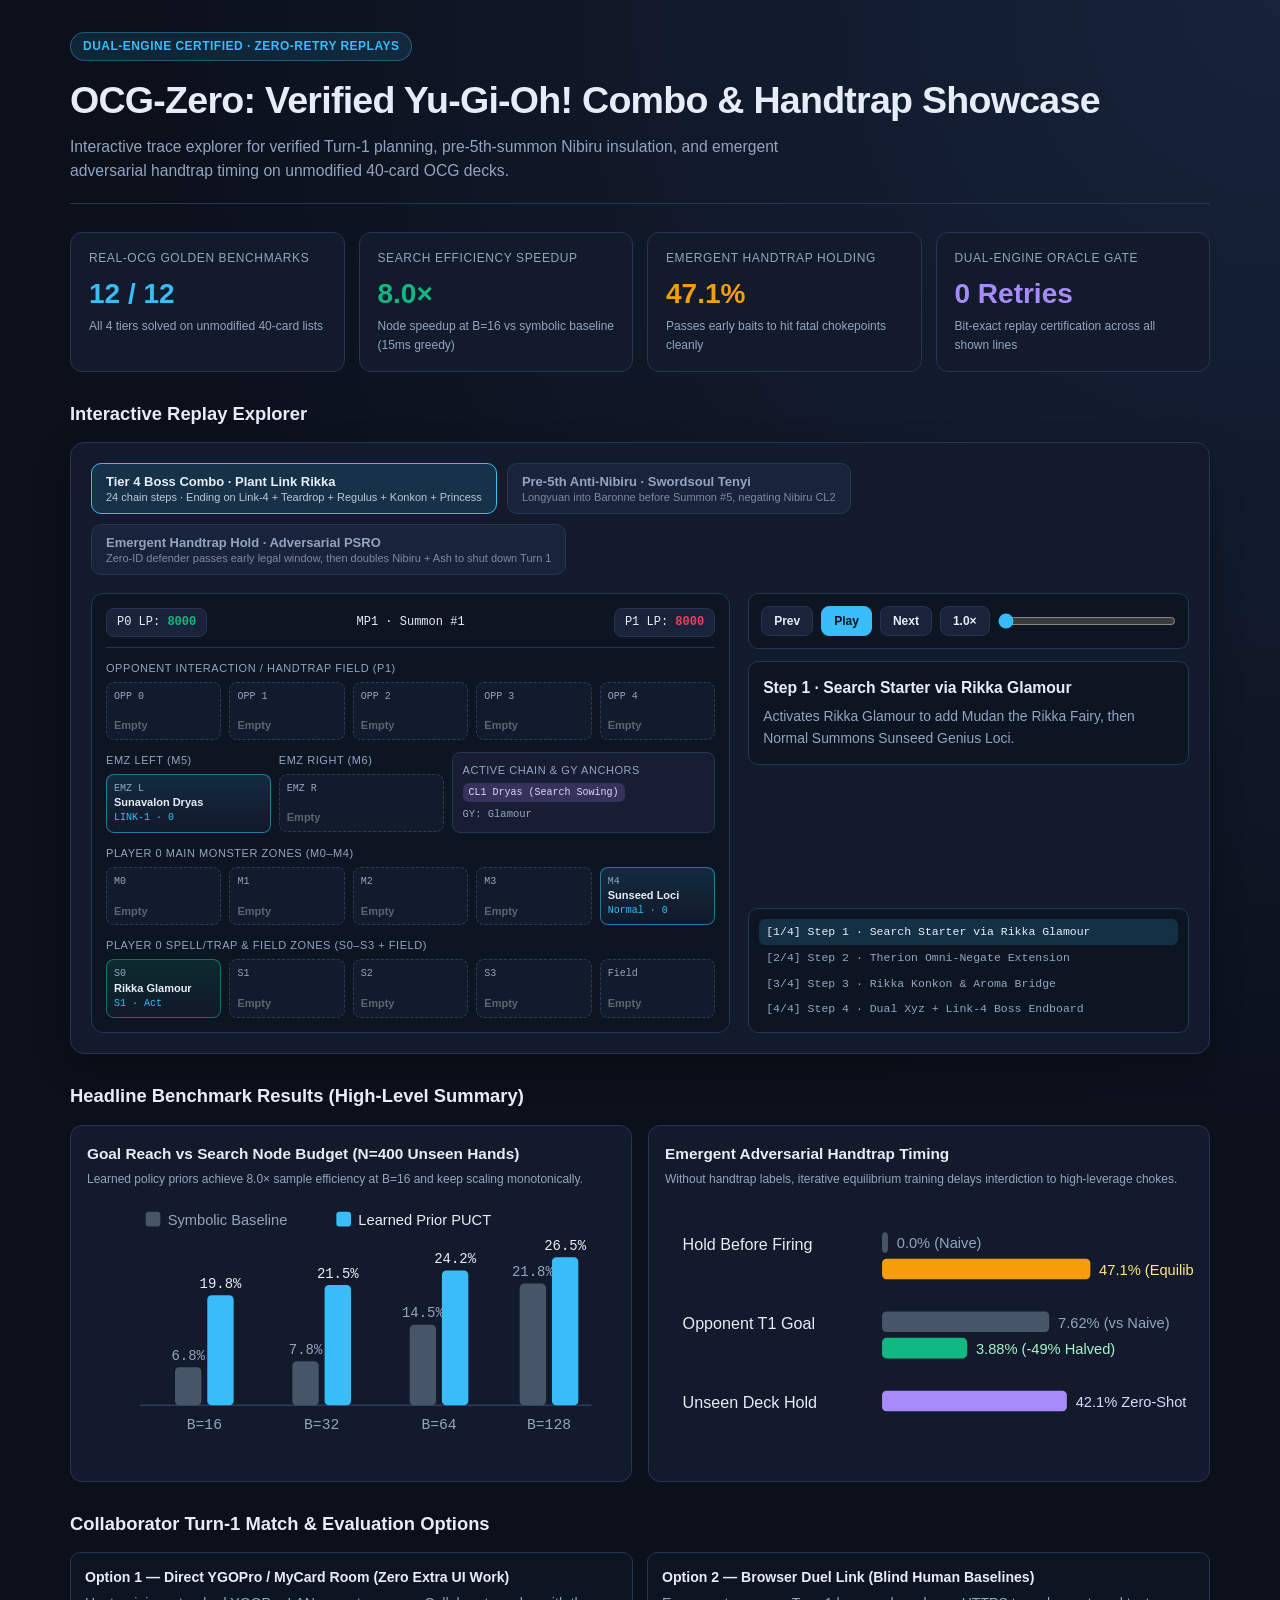
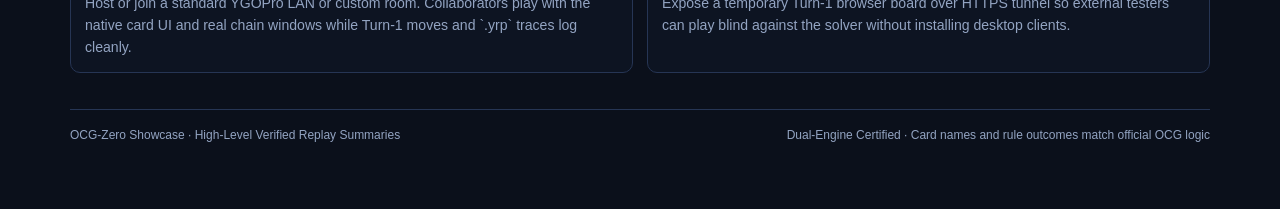
==== index.html @ 6c31a7e5 "Add interactive combo and handtrap replay showcase with GitHub Pages workflow" ====
<!DOCTYPE html>
<html lang="en">
<head>
  <meta charset="UTF-8" />
  <meta name="viewport" content="width=device-width, initial-scale=1.0" />
  <title>OCG-Zero Showcase — Verified Combo &amp; Handtrap Replay Explorer</title>
  <style>
    :root {
      --bg: #0b101b;
      --surface: #121a2b;
      --surface-2: #19243a;
      --border: #263554;
      --text: #e6edf7;
      --muted: #93a4c2;
      --accent: #38bdf8;
      --accent-2: #a78bfa;
      --gold: #f59e0b;
      --green: #10b981;
      --danger: #f43f5e;
      --mono: ui-monospace, SFMono-Regular, Menlo, Monaco, Consolas, monospace;
      --sans: -apple-system, BlinkMacSystemFont, "Segoe UI", Roboto, Inter, sans-serif;
    }
    * { box-sizing: border-box; margin: 0; padding: 0; }
    body {
      font-family: var(--sans);
      background: radial-gradient(circle at top right, #17233b 0%, var(--bg) 52%);
      color: var(--text);
      line-height: 1.55;
      min-height: 100vh;
    }
    .container { max-width: 1180px; margin: 0 auto; padding: 32px 20px 64px; }
    header {
      display: flex;
      flex-wrap: wrap;
      justify-content: space-between;
      align-items: flex-end;
      gap: 16px;
      margin-bottom: 28px;
      border-bottom: 1px solid var(--border);
      padding-bottom: 20px;
    }
    .badge {
      display: inline-flex;
      align-items: center;
      gap: 8px;
      padding: 4px 12px;
      border-radius: 999px;
      background: rgba(56, 189, 248, 0.12);
      border: 1px solid rgba(56, 189, 248, 0.35);
      color: var(--accent);
      font-size: 12px;
      font-weight: 600;
      letter-spacing: 0.04em;
      text-transform: uppercase;
      margin-bottom: 10px;
    }
    h1 { font-size: clamp(1.7rem, 3vw, 2.35rem); font-weight: 700; letter-spacing: -0.02em; }
    .subtitle { color: var(--muted); max-width: 720px; margin-top: 6px; font-size: 0.98rem; }
    .kpi-grid {
      display: grid;
      grid-template-columns: repeat(auto-fit, minmax(220px, 1fr));
      gap: 14px;
      margin-bottom: 28px;
    }
    .kpi {
      background: var(--surface);
      border: 1px solid var(--border);
      border-radius: 12px;
      padding: 16px 18px;
    }
    .kpi-label { font-size: 12px; color: var(--muted); text-transform: uppercase; letter-spacing: 0.05em; }
    .kpi-value { font-size: 1.75rem; font-weight: 700; margin: 4px 0 2px; color: var(--accent); }
    .kpi:nth-child(2) .kpi-value { color: var(--green); }
    .kpi:nth-child(3) .kpi-value { color: var(--gold); }
    .kpi:nth-child(4) .kpi-value { color: var(--accent-2); }
    .kpi-sub { font-size: 12px; color: var(--muted); }

    .section-title {
      font-size: 1.15rem;
      font-weight: 650;
      margin: 28px 0 14px;
      display: flex;
      align-items: center;
      gap: 10px;
    }
    .panel {
      background: var(--surface);
      border: 1px solid var(--border);
      border-radius: 14px;
      padding: 20px;
      box-shadow: 0 12px 32px rgba(0, 0, 0, 0.28);
    }
    .scenario-tabs {
      display: flex;
      flex-wrap: wrap;
      gap: 10px;
      margin-bottom: 18px;
    }
    .tab-btn {
      background: var(--surface-2);
      border: 1px solid var(--border);
      color: var(--muted);
      padding: 10px 14px;
      border-radius: 10px;
      cursor: pointer;
      font-size: 13px;
      font-weight: 600;
      transition: all 0.16s ease;
      text-align: left;
    }
    .tab-btn small { display: block; font-weight: 400; font-size: 11px; opacity: 0.8; margin-top: 2px; }
    .tab-btn.active {
      background: rgba(56, 189, 248, 0.14);
      border-color: var(--accent);
      color: var(--text);
    }

    .explorer-grid {
      display: grid;
      grid-template-columns: 1.45fr 1fr;
      gap: 18px;
    }
    @media (max-width: 900px) {
      .explorer-grid { grid-template-columns: 1fr; }
    }
    .duel-board {
      background: #0d1422;
      border: 1px solid var(--border);
      border-radius: 12px;
      padding: 14px;
      display: flex;
      flex-direction: column;
      gap: 12px;
    }
    .board-hud {
      display: flex;
      flex-wrap: wrap;
      justify-content: space-between;
      align-items: center;
      gap: 10px;
      padding-bottom: 10px;
      border-bottom: 1px solid var(--border);
      font-family: var(--mono);
      font-size: 12px;
    }
    .lp-pill {
      padding: 4px 10px;
      border-radius: 8px;
      background: var(--surface-2);
      border: 1px solid var(--border);
    }
    .lp-pill strong { color: var(--green); }
    .lp-pill.opp strong { color: var(--danger); }

    .zone-row-label {
      font-size: 11px;
      color: var(--muted);
      text-transform: uppercase;
      letter-spacing: 0.05em;
      margin-bottom: 5px;
    }
    .zone-row {
      display: grid;
      grid-template-columns: repeat(5, 1fr);
      gap: 8px;
    }
    .emz-row {
      display: grid;
      grid-template-columns: 1fr 1fr 1.6fr;
      gap: 8px;
      align-items: stretch;
    }
    .slot {
      min-height: 58px;
      border-radius: 8px;
      border: 1px dashed #2b3c5e;
      background: rgba(25, 36, 58, 0.45);
      padding: 6px 7px;
      font-size: 11px;
      display: flex;
      flex-direction: column;
      justify-content: space-between;
      transition: transform 0.18s ease, border-color 0.18s ease;
    }
    .slot.filled {
      border-style: solid;
      border-color: rgba(56, 189, 248, 0.55);
      background: linear-gradient(180deg, rgba(56, 189, 248, 0.14), rgba(18, 26, 43, 0.92));
    }
    .slot.spell.filled {
      border-color: rgba(16, 185, 129, 0.55);
      background: linear-gradient(180deg, rgba(16, 185, 129, 0.14), rgba(18, 26, 43, 0.92));
    }
    .slot.opp.filled {
      border-color: rgba(244, 63, 94, 0.65);
      background: linear-gradient(180deg, rgba(244, 63, 94, 0.16), rgba(18, 26, 43, 0.95));
    }
    .slot-tag { font-family: var(--mono); font-size: 10px; color: var(--muted); }
    .slot-name { font-weight: 600; color: var(--text); line-height: 1.25; }
    .slot-meta { font-family: var(--mono); font-size: 10px; color: var(--accent); }

    .chain-box {
      border-radius: 8px;
      border: 1px solid var(--border);
      background: rgba(167, 139, 250, 0.08);
      padding: 7px 10px;
      font-size: 11px;
      display: flex;
      flex-direction: column;
      justify-content: center;
      gap: 4px;
    }
    .chain-chip {
      display: inline-block;
      font-family: var(--mono);
      font-size: 10px;
      padding: 2px 6px;
      border-radius: 6px;
      background: rgba(167, 139, 250, 0.2);
      color: #ddd6fe;
      margin-right: 4px;
    }
    .chain-chip.p1 { background: rgba(244, 63, 94, 0.25); color: #fecdd3; }

    .step-side {
      display: flex;
      flex-direction: column;
      justify-content: space-between;
      gap: 12px;
    }
    .controls {
      display: flex;
      flex-wrap: wrap;
      align-items: center;
      gap: 8px;
      padding: 12px;
      background: #0d1422;
      border: 1px solid var(--border);
      border-radius: 10px;
    }
    .btn {
      background: var(--surface-2);
      border: 1px solid var(--border);
      color: var(--text);
      padding: 7px 12px;
      border-radius: 8px;
      font-size: 12px;
      font-weight: 600;
      cursor: pointer;
    }
    .btn.primary { background: var(--accent); border-color: var(--accent); color: #07101d; }
    .btn:hover { filter: brightness(1.1); }
    input[type="range"] { flex: 1; min-width: 120px; accent-color: var(--accent); }

    .step-card {
      background: #0d1422;
      border: 1px solid var(--border);
      border-radius: 10px;
      padding: 14px;
    }
    .step-event { font-size: 0.98rem; font-weight: 650; margin-bottom: 6px; }
    .step-note { font-size: 0.87rem; color: var(--muted); }
    .step-log {
      background: #0d1422;
      border: 1px solid var(--border);
      border-radius: 10px;
      padding: 10px;
      max-height: 215px;
      overflow-y: auto;
      font-family: var(--mono);
      font-size: 11.5px;
    }
    .log-item {
      padding: 4px 7px;
      border-radius: 6px;
      cursor: pointer;
      color: var(--muted);
    }
    .log-item.active { background: rgba(56, 189, 248, 0.16); color: var(--text); }
    .log-item.trap { color: #fda4af; }

    .charts-grid {
      display: grid;
      grid-template-columns: repeat(auto-fit, minmax(320px, 1fr));
      gap: 16px;
    }
    .chart-card {
      background: var(--surface);
      border: 1px solid var(--border);
      border-radius: 12px;
      padding: 16px;
    }
    .chart-card h3 { font-size: 0.96rem; margin-bottom: 4px; }
    .chart-desc { font-size: 12px; color: var(--muted); margin-bottom: 12px; }
    .collab-grid {
      display: grid;
      grid-template-columns: repeat(auto-fit, minmax(260px, 1fr));
      gap: 14px;
    }
    .collab-box {
      background: #0d1422;
      border: 1px solid var(--border);
      border-radius: 10px;
      padding: 14px;
      font-size: 0.88rem;
      color: var(--muted);
    }
    .collab-box strong { color: var(--text); display: block; margin-bottom: 4px; }
    footer {
      margin-top: 36px;
      padding-top: 16px;
      border-top: 1px solid var(--border);
      color: var(--muted);
      font-size: 12px;
      display: flex;
      flex-wrap: wrap;
      justify-content: space-between;
      gap: 10px;
    }
  </style>
</head>
<body>
  <div class="container">
    <header>
      <div>
        <div class="badge">Dual-Engine Certified · Zero-Retry Replays</div>
        <h1>OCG-Zero: Verified Yu-Gi-Oh! Combo &amp; Handtrap Showcase</h1>
        <p class="subtitle">
          Interactive trace explorer for verified Turn-1 planning, pre-5th-summon Nibiru insulation,
          and emergent adversarial handtrap timing on unmodified 40-card OCG decks.
        </p>
      </div>
    </header>

    <section class="kpi-grid">
      <div class="kpi">
        <div class="kpi-label">Real-OCG Golden Benchmarks</div>
        <div class="kpi-value">12 / 12</div>
        <div class="kpi-sub">All 4 tiers solved on unmodified 40-card lists</div>
      </div>
      <div class="kpi">
        <div class="kpi-label">Search Efficiency Speedup</div>
        <div class="kpi-value">8.0×</div>
        <div class="kpi-sub">Node speedup at B=16 vs symbolic baseline (15ms greedy)</div>
      </div>
      <div class="kpi">
        <div class="kpi-label">Emergent Handtrap Holding</div>
        <div class="kpi-value">47.1%</div>
        <div class="kpi-sub">Passes early baits to hit fatal chokepoints cleanly</div>
      </div>
      <div class="kpi">
        <div class="kpi-label">Dual-Engine Oracle Gate</div>
        <div class="kpi-value">0 Retries</div>
        <div class="kpi-sub">Bit-exact replay certification across all shown lines</div>
      </div>
    </section>

    <h2 class="section-title">Interactive Replay Explorer</h2>
    <section class="panel">
      <div class="scenario-tabs" id="scenarioTabs"></div>
      <div class="explorer-grid">
        <div class="duel-board">
          <div class="board-hud">
            <span class="lp-pill">P0 LP: <strong id="lp0">8000</strong></span>
            <span id="phasePill">Main Phase 1 · Turn 1</span>
            <span class="lp-pill opp">P1 LP: <strong id="lp1">8000</strong></span>
          </div>

          <div>
            <div class="zone-row-label">Opponent Interaction / Handtrap Field (P1)</div>
            <div class="zone-row" id="p1Board"></div>
          </div>

          <div class="emz-row">
            <div>
              <div class="zone-row-label">EMZ Left (M5)</div>
              <div id="emz0"></div>
            </div>
            <div>
              <div class="zone-row-label">EMZ Right (M6)</div>
              <div id="emz1"></div>
            </div>
            <div class="chain-box">
              <div class="zone-row-label" style="margin:0;">Active Chain &amp; GY Anchors</div>
              <div id="chainBox">None</div>
              <div id="gyBox" style="color:var(--muted);font-family:var(--mono);font-size:10.5px;">GY: -</div>
            </div>
          </div>

          <div>
            <div class="zone-row-label">Player 0 Main Monster Zones (M0–M4)</div>
            <div class="zone-row" id="p0MZone"></div>
          </div>

          <div>
            <div class="zone-row-label">Player 0 Spell/Trap &amp; Field Zones (S0–S3 + Field)</div>
            <div class="zone-row" id="p0SZone"></div>
          </div>
        </div>

        <div class="step-side">
          <div>
            <div class="controls">
              <button class="btn" id="prevBtn">Prev</button>
              <button class="btn primary" id="playBtn">Play</button>
              <button class="btn" id="nextBtn">Next</button>
              <button class="btn" id="speedBtn">1.0×</button>
              <input type="range" id="stepSlider" min="0" max="0" value="0" />
            </div>
            <div class="step-card" style="margin-top:12px;">
              <div class="step-event" id="stepTitle"></div>
              <div class="step-note" id="stepDesc"></div>
            </div>
          </div>
          <div class="step-log" id="stepLog"></div>
        </div>
      </div>
    </section>

    <h2 class="section-title">Headline Benchmark Results (High-Level Summary)</h2>
    <section class="charts-grid">
      <div class="chart-card">
        <h3>Goal Reach vs Search Node Budget (N=400 Unseen Hands)</h3>
        <p class="chart-desc">Learned policy priors achieve 8.0× sample efficiency at B=16 and keep scaling monotonically.</p>
        <svg viewBox="0 0 360 175" width="100%" aria-label="Budget scaling bar chart">
          <line x1="36" y1="140" x2="344" y2="140" stroke="#2b3c5e" />
          <g font-family="ui-monospace,monospace" font-size="10" fill="#93a4c2" text-anchor="middle">
            <text x="80" y="156">B=16</text>
            <text x="160" y="156">B=32</text>
            <text x="240" y="156">B=64</text>
            <text x="315" y="156">B=128</text>
          </g>
          <!-- Symbolic: 6.8, 7.8, 14.5, 21.8; Learned PUCT: 19.8, 21.5, 24.2, 26.5 -->
          <rect x="60" y="114" width="18" height="26" rx="3" fill="#475569" />
          <rect x="82" y="65" width="18" height="75" rx="3" fill="#38bdf8" />
          <rect x="140" y="110" width="18" height="30" rx="3" fill="#475569" />
          <rect x="162" y="58" width="18" height="82" rx="3" fill="#38bdf8" />
          <rect x="220" y="85" width="18" height="55" rx="3" fill="#475569" />
          <rect x="242" y="48" width="18" height="92" rx="3" fill="#38bdf8" />
          <rect x="295" y="57" width="18" height="83" rx="3" fill="#475569" />
          <rect x="317" y="39" width="18" height="101" rx="3" fill="#38bdf8" />
          <g font-family="ui-monospace,monospace" font-size="9.5" fill="#e6edf7" text-anchor="middle">
            <text x="69" y="109" fill="#93a4c2">6.8%</text><text x="91" y="60">19.8%</text>
            <text x="149" y="105" fill="#93a4c2">7.8%</text><text x="171" y="53">21.5%</text>
            <text x="229" y="80" fill="#93a4c2">14.5%</text><text x="251" y="43">24.2%</text>
            <text x="304" y="52" fill="#93a4c2">21.8%</text><text x="326" y="34">26.5%</text>
          </g>
          <rect x="40" y="8" width="10" height="10" rx="2" fill="#475569" />
          <text x="55" y="17" font-size="10" fill="#93a4c2">Symbolic Baseline</text>
          <rect x="170" y="8" width="10" height="10" rx="2" fill="#38bdf8" />
          <text x="185" y="17" font-size="10" fill="#e6edf7">Learned Prior PUCT</text>
        </svg>
      </div>

      <div class="chart-card">
        <h3>Emergent Adversarial Handtrap Timing</h3>
        <p class="chart-desc">Without handtrap labels, iterative equilibrium training delays interdiction to high-leverage chokes.</p>
        <svg viewBox="0 0 360 175" width="100%" aria-label="Handtrap holding emergence chart">
          <g font-family="sans-serif" font-size="11" fill="#e6edf7">
            <text x="12" y="34">Hold Before Firing</text>
            <rect x="148" y="22" width="4" height="14" rx="3" fill="#475569" />
            <text x="158" y="33" font-size="10" fill="#93a4c2">0.0% (Naive)</text>
            <rect x="148" y="40" width="142" height="14" rx="3" fill="#f59e0b" />
            <text x="296" y="51" font-size="10" fill="#fde68a">47.1% (Equilibrium)</text>

            <text x="12" y="88">Opponent T1 Goal</text>
            <rect x="148" y="76" width="114" height="14" rx="3" fill="#475569" />
            <text x="268" y="87" font-size="10" fill="#93a4c2">7.62% (vs Naive)</text>
            <rect x="148" y="94" width="58" height="14" rx="3" fill="#10b981" />
            <text x="212" y="105" font-size="10" fill="#a7f3d0">3.88% (-49% Halved)</text>

            <text x="12" y="142">Unseen Deck Hold</text>
            <rect x="148" y="130" width="126" height="14" rx="3" fill="#a78bfa" />
            <text x="280" y="141" font-size="10" fill="#ddd6fe">42.1% Zero-Shot</text>
          </g>
        </svg>
      </div>
    </section>

    <h2 class="section-title">Collaborator Turn-1 Match &amp; Evaluation Options</h2>
    <section class="collab-grid">
      <div class="collab-box">
        <strong>Option 1 — Direct YGOPro / MyCard Room (Zero Extra UI Work)</strong>
        Host or join a standard YGOPro LAN or custom room. Collaborators play with the native card UI and real chain windows while Turn-1 moves and `.yrp` traces log cleanly.
      </div>
      <div class="collab-box">
        <strong>Option 2 — Browser Duel Link (Blind Human Baselines)</strong>
        Expose a temporary Turn-1 browser board over HTTPS tunnel so external testers can play blind against the solver without installing desktop clients.
      </div>
    </section>

    <footer>
      <span>OCG-Zero Showcase · High-Level Verified Replay Summaries</span>
      <span>Dual-Engine Certified · Card names and rule outcomes match official OCG logic</span>
    </footer>
  </div>

  <script>
    const SCENARIOS = [
      {
        id: "tier4_boss",
        title: "Tier 4 Boss Combo · Plant Link Rikka",
        subtitle: "24 chain steps · Ending on Link-4 + Teardrop + Regulus + Konkon + Princess",
        lp: [8800, 8000],
        steps: [
          {
            title: "Step 1 · Search Starter via Rikka Glamour",
            desc: "Activates Rikka Glamour to add Mudan the Rikka Fairy, then Normal Summons Sunseed Genius Loci.",
            lp: [8000, 8000], phase: "MP1 · Summon #1",
            emz: [{ name: "Sunavalon Dryas", meta: "LINK-1 · 0" }, null],
            m0: [null, null, null, null, { name: "Sunseed Loci", meta: "Normal · 0" }],
            s0: [{ name: "Rikka Glamour", meta: "S1 · Act" }, null, null, null, null],
            p1: [], chain: [{ p: 0, text: "CL1 Dryas (Search Sowing)" }], gy: ["Glamour"]
          },
          {
            title: "Step 2 · Therion Omni-Negate Extension",
            desc: "Summons Therion Lily Borea, searches Discolosseum, and equips into Therion King Regulus before locking into Plants.",
            lp: [8000, 8000], phase: "MP1 · Pre-Plant-Lock",
            emz: [{ name: "Sunavalon Dryas", meta: "LINK-1 · 0" }, null],
            m0: [null, null, null, { name: "Therion King Regulus", meta: "ATK 2800 · Omni" }, { name: "Sunseed Twin", meta: "ATK 0" }],
            s0: [{ name: "Sowing", meta: "Act" }, { name: "Lily Borea", meta: "Equip" }, { name: "Discolosseum", meta: "Field" }, null, null],
            p1: [], chain: [{ p: 0, text: "CL1 Sunseed Twin" }, { p: 0, text: "CL2 Dryas" }], gy: ["Loci", "Glamour"]
          },
          {
            title: "Step 3 · Rikka Konkon & Aroma Bridge",
            desc: "Healer boosts LP (8800), unlocking Aromaseraphy Jasmine tribute search for Rosalina & Laurel, looping Skeletal Soldier.",
            lp: [8800, 8000], phase: "MP1 · Link Climb",
            emz: [{ name: "Jasmine", meta: "LINK-2 · 1800" }, null],
            m0: [{ name: "Rosalina", meta: "LV1" }, null, { name: "Aromage Laurel", meta: "LV1" }, { name: "Regulus", meta: "2800 · Negate" }, { name: "Skeletal Soldier", meta: "Insect/Plant" }],
            s0: [null, null, { name: "Discolosseum", meta: "Field" }, { name: "Rikka Konkon", meta: "Field" }, null],
            p1: [], chain: [{ p: 0, text: "CL1 Jasmine -> Lonefire Blossom" }], gy: ["Twin", "Mudan", "Healer"]
          },
          {
            title: "Step 4 · Dual Xyz + Link-4 Boss Endboard",
            desc: "Snowdrop aligns levels into Teardrop the Rikka Queen while Jasmine + Links climb into Benghalancer; Princess sits in GY.",
            lp: [8800, 8000], phase: "End of Turn 1 · 9/9 Goal",
            emz: [null, null],
            m0: [null, null, { name: "Benghalancer", meta: "LINK-4 · 2500 · Bounce" }, { name: "Teardrop Queen", meta: "XYZ · 2800 · Tribute" }, { name: "Therion King Regulus", meta: "3500 · Negate" }],
            s0: [null, null, null, null, { name: "Rikka Konkon", meta: "Field · Tribute Opp" }],
            p1: [], chain: [{ p: 0, text: "Certified Complete (0 Retries)" }], gy: ["Rikka Princess (GY Negate)", "Lonefire", "Jasmine"]
          }
        ]
      },
      {
        id: "anti_nibiru",
        title: "Pre-5th Anti-Nibiru · Swordsoul Tenyi",
        subtitle: "Longyuan into Baronne before Summon #5, negating Nibiru CL2",
        lp: [8000, 6800],
        steps: [
          {
            title: "Step 1 · Longyuan Burner -> Early Baronne",
            desc: "Discards Emergence to Special Summon Longyuan + Token, immediately Synchro Summoning Baronne de Fleur (#4).",
            lp: [8000, 6800], phase: "MP1 · Summon #4",
            emz: [{ name: "Baronne de Fleur", meta: "LV10 · 3000 · Negate" }, null],
            m0: [null, null, null, null, null],
            s0: [], p1: [{ name: "Hidden Handtrap", meta: "Holding Nibiru" }],
            chain: [{ p: 0, text: "CL1 Longyuan (-1200 LP)" }], gy: ["Emergence", "Longyuan"]
          },
          {
            title: "Step 2 · Mo Ye Summon #5 Triggers P1 Nibiru",
            desc: "Normal Summons Swordsoul of Mo Ye and spawns Token (#5). Opponent immediately drops Nibiru as Chain Link 1!",
            lp: [8000, 6800], phase: "MP1 · Chain Window",
            emz: [{ name: "Baronne de Fleur", meta: "LV10 · Live Negate" }, null],
            m0: [{ name: "Mo Ye", meta: "LV4 · 1800" }, null, { name: "Swordsoul Token", meta: "LV4 Tuner" }, null, null],
            s0: [], p1: [{ name: "Nibiru (Hand -> CL1)", meta: "Tribute Board?" }],
            chain: [{ p: 1, text: "CL1 Nibiru, the Primal Being" }], gy: ["Emergence", "Longyuan"]
          },
          {
            title: "Step 3 · Baronne Negates & Destroys Nibiru (CL2)",
            desc: "Chains Baronne de Fleur as CL2 to negate and destroy Nibiru, keeping both Synchro materials untouched on field.",
            lp: [8000, 6800], phase: "MP1 · Protected",
            emz: [{ name: "Baronne de Fleur", meta: "LV10 · 3000" }, null],
            m0: [{ name: "Mo Ye", meta: "LV4" }, null, { name: "Swordsoul Token", meta: "LV4 Tuner" }, null, null],
            s0: [], p1: [],
            chain: [{ p: 1, text: "CL1 Nibiru (Negated)" }, { p: 0, text: "CL2 Baronne de Fleur" }], gy: ["Nibiru", "Emergence"]
          },
          {
            title: "Step 4 · Chixiao + Mo Ye Chain-Block Finish",
            desc: "Synchros Chixiao (M2) and triggers CL1 Mo Ye (draw) + CL2 Chixiao (search Taia) for full Chixiao + Baronne lock.",
            lp: [8000, 6800], phase: "End of Turn 1 · Goal Solved",
            emz: [{ name: "Baronne de Fleur", meta: "3000 · Negate" }, null],
            m0: [null, null, { name: "Chixiao", meta: "2800 · Monster Negate" }, null, null],
            s0: [], p1: [],
            chain: [{ p: 0, text: "CL1 Mo Ye (Draw 1)" }, { p: 0, text: "CL2 Chixiao (Search)" }], gy: ["Mo Ye", "Nibiru"]
          }
        ]
      },
      {
        id: "psro_hold",
        title: "Emergent Handtrap Hold · Adversarial PSRO",
        subtitle: "Zero-ID defender passes early legal window, then doubles Nibiru + Ash to shut down Turn 1",
        lp: [8000, 8000],
        steps: [
          {
            title: "Step 1 · P1 Deliberately Holds on Early Prompts",
            desc: "P0 opens Ragnaraika Evil Seed & Samurai Beetle. P1 holds Ash Blossom on the low-impact opener to trap the extension.",
            lp: [8000, 8000], phase: "MP1 · P1 Hold #1",
            emz: [null, null],
            m0: [{ name: "Ragnaraika Evil Seed", meta: "Plant" }, { name: "Samurai Beetle", meta: "LINK-2" }, null, null, null],
            s0: [], p1: [{ name: "Ash + Nibiru", meta: "Holding Both" }],
            chain: [{ p: 0, text: "CL1 Beetle -> P1 Chooses HOLD" }], gy: []
          },
          {
            title: "Step 2 · Nibiru Clears Board at Skeletal Soldier Chokepoint",
            desc: "Once P0 commits into Ragnaraika Skeletal Soldier on the 5th summon, P1 triggers Nibiru and wipes the entire Monster Zone.",
            lp: [8000, 8000], phase: "MP1 · Chokepoint Wipe",
            emz: [null, null],
            m0: [{ name: "Primal Being Token", meta: "DEF" }, null, null, null, null],
            s0: [], p1: [{ name: "Nibiru", meta: "ATK 3000 · On Field" }],
            chain: [{ p: 1, text: "CL1 Nibiru (Wipes P0 Board)" }], gy: ["Evil Seed", "Samurai Beetle", "Skeletal Soldier"]
          },
          {
            title: "Step 3 · Ash Blossom Negates Sunvine Sowing Recovery",
            desc: "P0 tries to recover with Sunvine Sowing from Deck; P1 immediately chains the held Ash Blossom & Joyous Spring as CL2.",
            lp: [8000, 8000], phase: "MP1 · Double Shutdown",
            emz: [null, null],
            m0: [],
            s0: [{ name: "Sunvine Sowing", meta: "Negated" }, null, null, null, null],
            p1: [{ name: "Nibiru", meta: "ATK 3000" }, { name: "Ash Blossom", meta: "CL2 Fired -> GY" }],
            chain: [{ p: 0, text: "CL1 Sunvine Sowing" }, { p: 1, text: "CL2 Ash Blossom" }], gy: ["Evil Seed", "Beetle", "Soldier"]
          },
          {
            title: "Step 4 · Complete Turn-1 Zero-Board Shutdown",
            desc: "P0 passes with 0 Monsters, 0 Spell/Traps, and 0 Disruptions while P1 retains Nibiru (3000 ATK) entering Turn 2.",
            lp: [8000, 8000], phase: "Turn 2 Start · 0.0 Disruptions",
            emz: [null, null], m0: [], s0: [],
            p1: [{ name: "Nibiru (Live)", meta: "ATK 3000" }, { name: "6-Card T2 Hand", meta: "Full Counter" }],
            chain: [{ p: 1, text: "P1 Wins Chokepoint Trade (2-HT Shutdown)" }], gy: ["Sowing", "Beetle", "Soldier"]
          }
        ]
      }
    ];

    let activeScenarioIdx = 0;
    let activeStepIdx = 0;
    let timer = null;
    let speedMult = 1.0;

    const tabsEl = document.getElementById("scenarioTabs");
    const sliderEl = document.getElementById("stepSlider");
    const playBtn = document.getElementById("playBtn");
    const speedBtn = document.getElementById("speedBtn");

    function renderSlot(tag, card, cls = "") {
      if (!card) {
        return `<div class="slot ${cls}"><span class="slot-tag">${tag}</span><span class="slot-name" style="opacity:.35">Empty</span></div>`;
      }
      return `<div class="slot filled ${cls}"><span class="slot-tag">${tag}</span><span class="slot-name">${card.name}</span><span class="slot-meta">${card.meta || ""}</span></div>`;
    }

    function render() {
      const sc = SCENARIOS[activeScenarioIdx];
      const st = sc.steps[activeStepIdx];

      document.querySelectorAll(".tab-btn").forEach((b, i) => b.classList.toggle("active", i === activeScenarioIdx));
      document.getElementById("lp0").textContent = st.lp[0];
      document.getElementById("lp1").textContent = st.lp[1];
      document.getElementById("phasePill").textContent = st.phase;
      document.getElementById("stepTitle").textContent = st.title;
      document.getElementById("stepDesc").textContent = st.desc;

      const p1Slots = Array.from({ length: 5 }, (_, i) => renderSlot(`OPP ${i}`, st.p1[i] || null, "opp"));
      document.getElementById("p1Board").innerHTML = p1Slots.join("");
      document.getElementById("emz0").innerHTML = renderSlot("EMZ L", st.emz[0] || null);
      document.getElementById("emz1").innerHTML = renderSlot("EMZ R", st.emz[1] || null);

      const mSlots = Array.from({ length: 5 }, (_, i) => renderSlot(`M${i}`, st.m0[i] || null));
      document.getElementById("p0MZone").innerHTML = mSlots.join("");

      const sTags = ["S0", "S1", "S2", "S3", "Field"];
      const sSlots = Array.from({ length: 5 }, (_, i) => renderSlot(sTags[i], st.s0[i] || null, "spell"));
      document.getElementById("p0SZone").innerHTML = sSlots.join("");

      document.getElementById("chainBox").innerHTML = st.chain.length
        ? st.chain.map((c) => `<span class="chain-chip ${c.p === 1 ? "p1" : ""}">${c.text}</span>`).join("")
        : "<span style='color:var(--muted)'>Chain empty</span>";
      document.getElementById("gyBox").textContent = "GY: " + (st.gy.length ? st.gy.join(", ") : "-");

      sliderEl.max = sc.steps.length - 1;
      sliderEl.value = activeStepIdx;

      document.getElementById("stepLog").innerHTML = sc.steps.map((s, idx) => {
        const isTrap = s.chain.some((c) => c.p === 1);
        return `<div class="log-item ${idx === activeStepIdx ? "active" : ""} ${isTrap ? "trap" : ""}" data-idx="${idx}">[${idx + 1}/${sc.steps.length}] ${s.title}</div>`;
      }).join("");
      document.querySelectorAll(".log-item").forEach((el) => {
        el.onclick = () => { stopPlay(); activeStepIdx = Number(el.dataset.idx); render(); };
      });
    }

    function stopPlay() {
      if (timer) { clearInterval(timer); timer = null; }
      playBtn.textContent = "Play";
    }

    function startPlay() {
      stopPlay();
      playBtn.textContent = "Pause";
      timer = setInterval(() => {
        const len = SCENARIOS[activeScenarioIdx].steps.length;
        activeStepIdx = (activeStepIdx + 1) % len;
        render();
      }, Math.round(1900 / speedMult));
    }

    SCENARIOS.forEach((sc, idx) => {
      const btn = document.createElement("button");
      btn.className = "tab-btn";
      btn.innerHTML = `${sc.title}<small>${sc.subtitle}</small>`;
      btn.onclick = () => { stopPlay(); activeScenarioIdx = idx; activeStepIdx = 0; render(); };
      tabsEl.appendChild(btn);
    });

    document.getElementById("prevBtn").onclick = () => {
      stopPlay();
      activeStepIdx = Math.max(0, activeStepIdx - 1);
      render();
    };
    document.getElementById("nextBtn").onclick = () => {
      stopPlay();
      const len = SCENARIOS[activeScenarioIdx].steps.length;
      activeStepIdx = Math.min(len - 1, activeStepIdx + 1);
      render();
    };
    playBtn.onclick = () => (timer ? stopPlay() : startPlay());
    speedBtn.onclick = () => {
      speedMult = speedMult === 1.0 ? 1.5 : speedMult === 1.5 ? 2.0 : 1.0;
      speedBtn.textContent = `${speedMult.toFixed(1)}×`;
      if (timer) startPlay();
    };
    sliderEl.oninput = (e) => { stopPlay(); activeStepIdx = Number(e.target.value); render(); };

    render();
  </script>
</body>
</html>
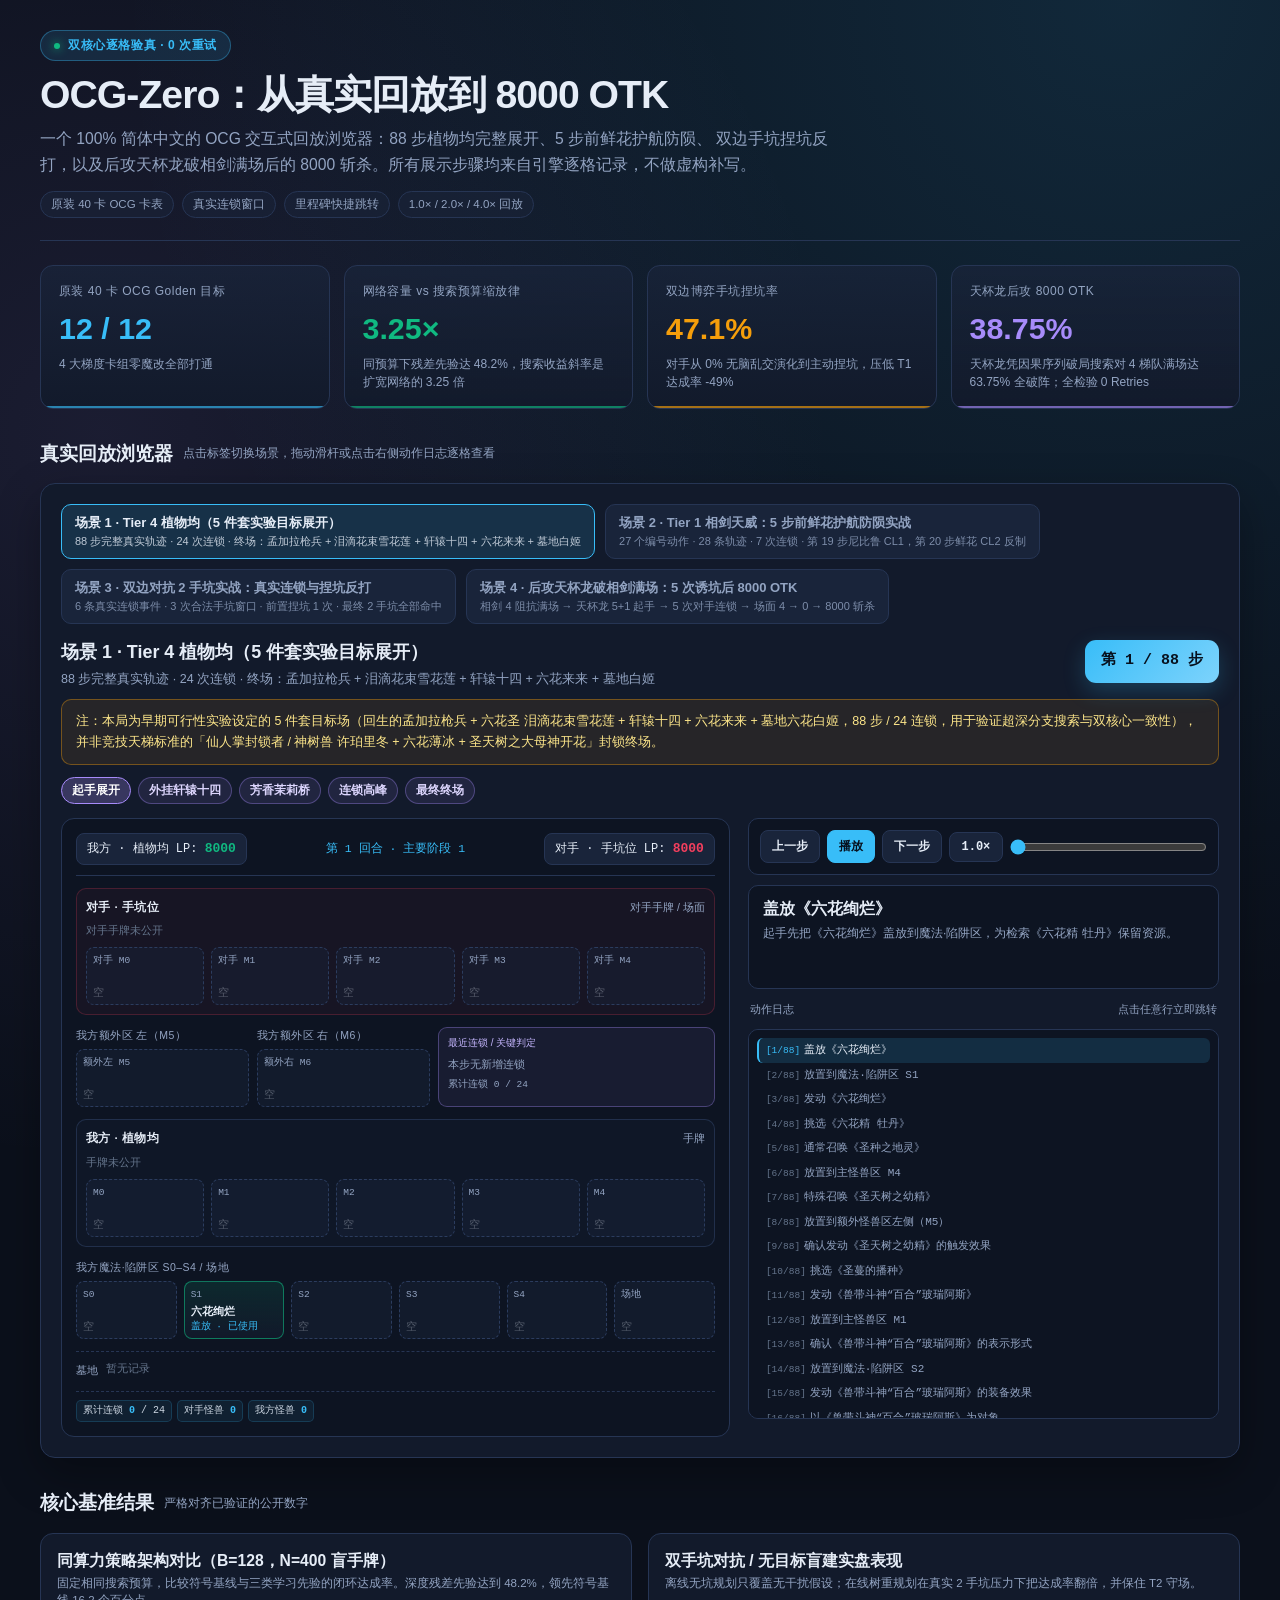
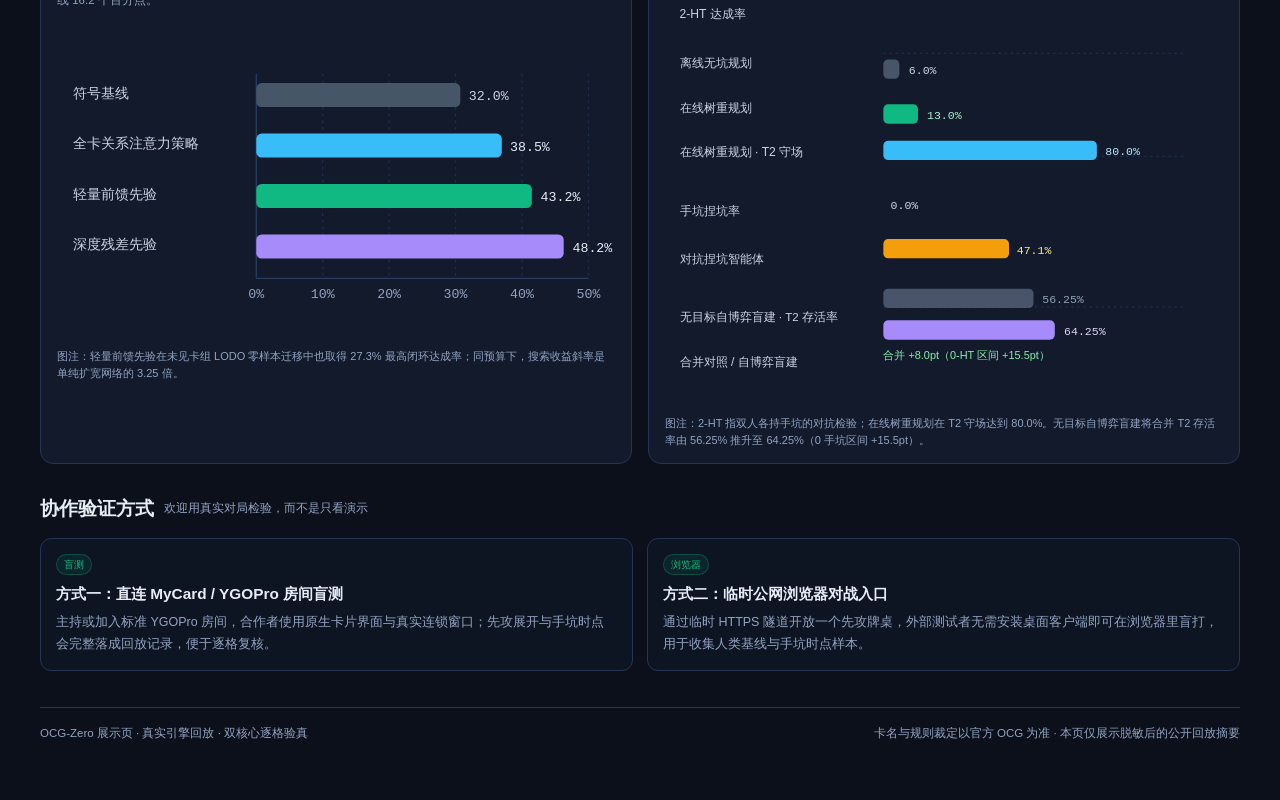
==== commit e980ea2a: "Upgrade showcase to Simplified Chinese with full verified traces" ====
--- a/index.html
+++ b/index.html
@@ -1,9 +1,10 @@
 <!DOCTYPE html>
-<html lang="en">
+<html lang="zh-CN">
 <head>
   <meta charset="UTF-8" />
   <meta name="viewport" content="width=device-width, initial-scale=1.0" />
-  <title>OCG-Zero Showcase — Verified Combo &amp; Handtrap Replay Explorer</title>
+  <title>OCG-Zero 展示页 · 真实回放与手坑对抗浏览器</title>
+  <meta name="description" content="100% 简体中文的 OCG 真实回放浏览器：88 步植物均展开、5 步前鲜花防陨、双边手坑捏坑反打与天杯龙 8000 OTK。" />
   <style>
     :root {
       --bg: #0b101b;
@@ -18,718 +19,647 @@
       --green: #10b981;
       --danger: #f43f5e;
       --mono: ui-monospace, SFMono-Regular, Menlo, Monaco, Consolas, monospace;
-      --sans: -apple-system, BlinkMacSystemFont, "Segoe UI", Roboto, Inter, sans-serif;
+      --sans: "PingFang SC", "Hiragino Sans GB", "Microsoft YaHei", "Noto Sans CJK SC", -apple-system, BlinkMacSystemFont, "Segoe UI", sans-serif;
     }
     * { box-sizing: border-box; margin: 0; padding: 0; }
+    html { scroll-behavior: smooth; }
     body {
       font-family: var(--sans);
-      background: radial-gradient(circle at top right, #17233b 0%, var(--bg) 52%);
+      background:
+        radial-gradient(circle at 88% 0%, rgba(56,189,248,.14), transparent 38%),
+        radial-gradient(circle at 8% 18%, rgba(167,139,250,.10), transparent 32%),
+        var(--bg);
       color: var(--text);
-      line-height: 1.55;
+      line-height: 1.62;
       min-height: 100vh;
     }
-    .container { max-width: 1180px; margin: 0 auto; padding: 32px 20px 64px; }
+    .container { max-width: 1240px; margin: 0 auto; padding: 30px 20px 56px; min-width: 0; }
     header {
-      display: flex;
-      flex-wrap: wrap;
-      justify-content: space-between;
-      align-items: flex-end;
-      gap: 16px;
-      margin-bottom: 28px;
-      border-bottom: 1px solid var(--border);
-      padding-bottom: 20px;
+      display: flex; flex-wrap: wrap; justify-content: space-between; align-items: flex-end;
+      gap: 18px; margin-bottom: 24px; border-bottom: 1px solid var(--border); padding-bottom: 22px;
     }
     .badge {
-      display: inline-flex;
-      align-items: center;
-      gap: 8px;
-      padding: 4px 12px;
-      border-radius: 999px;
-      background: rgba(56, 189, 248, 0.12);
-      border: 1px solid rgba(56, 189, 248, 0.35);
-      color: var(--accent);
-      font-size: 12px;
-      font-weight: 600;
-      letter-spacing: 0.04em;
-      text-transform: uppercase;
-      margin-bottom: 10px;
-    }
-    h1 { font-size: clamp(1.7rem, 3vw, 2.35rem); font-weight: 700; letter-spacing: -0.02em; }
-    .subtitle { color: var(--muted); max-width: 720px; margin-top: 6px; font-size: 0.98rem; }
-    .kpi-grid {
-      display: grid;
-      grid-template-columns: repeat(auto-fit, minmax(220px, 1fr));
-      gap: 14px;
-      margin-bottom: 28px;
-    }
-    .kpi {
-      background: var(--surface);
-      border: 1px solid var(--border);
-      border-radius: 12px;
-      padding: 16px 18px;
-    }
-    .kpi-label { font-size: 12px; color: var(--muted); text-transform: uppercase; letter-spacing: 0.05em; }
-    .kpi-value { font-size: 1.75rem; font-weight: 700; margin: 4px 0 2px; color: var(--accent); }
+      display: inline-flex; align-items: center; gap: 8px; padding: 5px 13px;
+      border-radius: 999px; background: rgba(56,189,248,.12);
+      border: 1px solid rgba(56,189,248,.35); color: var(--accent);
+      font-size: 12px; font-weight: 700; letter-spacing: .05em; margin-bottom: 10px;
+    }
+    .badge::before { content: ""; width: 6px; height: 6px; border-radius: 50%; background: var(--green); box-shadow: 0 0 10px var(--green); }
+    h1 { font-size: clamp(1.7rem, 3.1vw, 2.45rem); font-weight: 800; letter-spacing: -.025em; line-height: 1.2; overflow-wrap: anywhere; }
+    .subtitle { color: var(--muted); max-width: 820px; margin-top: 8px; font-size: .98rem; }
+    .header-tags { display: flex; flex-wrap: wrap; gap: 8px; margin-top: 14px; }
+    .header-tag { font-size: 11.5px; color: var(--muted); border: 1px solid var(--border); border-radius: 999px; padding: 3px 10px; background: rgba(25,36,58,.6); }
+    .kpi-grid { display: grid; grid-template-columns: repeat(auto-fit, minmax(230px, 1fr)); gap: 14px; margin-bottom: 28px; }
+    .kpi { background: linear-gradient(180deg, rgba(25,36,58,.75), var(--surface)); border: 1px solid var(--border); border-radius: 13px; padding: 16px 18px; position: relative; overflow: hidden; }
+    .kpi::after { content: ""; position: absolute; inset: auto 0 0 0; height: 2px; background: var(--accent); opacity: .65; }
+    .kpi:nth-child(2)::after { background: var(--green); }
+    .kpi:nth-child(3)::after { background: var(--gold); }
+    .kpi:nth-child(4)::after { background: var(--accent-2); }
+    .kpi-label { font-size: 12px; color: var(--muted); letter-spacing: .04em; }
+    .kpi-value { font-size: 1.9rem; font-weight: 800; margin: 3px 0 1px; color: var(--accent); font-variant-numeric: tabular-nums; }
     .kpi:nth-child(2) .kpi-value { color: var(--green); }
     .kpi:nth-child(3) .kpi-value { color: var(--gold); }
     .kpi:nth-child(4) .kpi-value { color: var(--accent-2); }
-    .kpi-sub { font-size: 12px; color: var(--muted); }
-
-    .section-title {
-      font-size: 1.15rem;
-      font-weight: 650;
-      margin: 28px 0 14px;
-      display: flex;
-      align-items: center;
-      gap: 10px;
-    }
-    .panel {
-      background: var(--surface);
-      border: 1px solid var(--border);
-      border-radius: 14px;
-      padding: 20px;
-      box-shadow: 0 12px 32px rgba(0, 0, 0, 0.28);
-    }
-    .scenario-tabs {
-      display: flex;
-      flex-wrap: wrap;
-      gap: 10px;
-      margin-bottom: 18px;
-    }
+    .kpi-sub { font-size: 12px; color: var(--muted); line-height: 1.55; }
+    .section-title { font-size: 1.18rem; font-weight: 750; margin: 30px 0 14px; display: flex; align-items: center; gap: 10px; }
+    .section-title small { font-size: 12px; color: var(--muted); font-weight: 500; }
+    .panel { background: var(--surface); border: 1px solid var(--border); border-radius: 15px; padding: 20px; box-shadow: 0 16px 44px rgba(0,0,0,.30); }
+    .scenario-tabs { display: flex; flex-wrap: wrap; gap: 10px; margin-bottom: 16px; }
     .tab-btn {
-      background: var(--surface-2);
-      border: 1px solid var(--border);
-      color: var(--muted);
-      padding: 10px 14px;
-      border-radius: 10px;
-      cursor: pointer;
-      font-size: 13px;
-      font-weight: 600;
-      transition: all 0.16s ease;
-      text-align: left;
-    }
-    .tab-btn small { display: block; font-weight: 400; font-size: 11px; opacity: 0.8; margin-top: 2px; }
-    .tab-btn.active {
-      background: rgba(56, 189, 248, 0.14);
-      border-color: var(--accent);
-      color: var(--text);
-    }
-
-    .explorer-grid {
-      display: grid;
-      grid-template-columns: 1.45fr 1fr;
-      gap: 18px;
-    }
-    @media (max-width: 900px) {
-      .explorer-grid { grid-template-columns: 1fr; }
-    }
-    .duel-board {
-      background: #0d1422;
-      border: 1px solid var(--border);
-      border-radius: 12px;
-      padding: 14px;
-      display: flex;
-      flex-direction: column;
-      gap: 12px;
-    }
-    .board-hud {
-      display: flex;
-      flex-wrap: wrap;
-      justify-content: space-between;
-      align-items: center;
-      gap: 10px;
-      padding-bottom: 10px;
-      border-bottom: 1px solid var(--border);
-      font-family: var(--mono);
-      font-size: 12px;
-    }
-    .lp-pill {
-      padding: 4px 10px;
-      border-radius: 8px;
-      background: var(--surface-2);
-      border: 1px solid var(--border);
-    }
-    .lp-pill strong { color: var(--green); }
+      background: var(--surface-2); border: 1px solid var(--border); color: var(--muted);
+      padding: 9px 13px; border-radius: 10px; cursor: pointer; font-size: 13px; font-weight: 650;
+      transition: border-color .16s ease, background .16s ease, color .16s ease; text-align: left;
+      font-family: var(--sans);
+    }
+    .tab-btn small { display: block; font-weight: 400; font-size: 11px; opacity: .82; margin-top: 2px; max-width: 100%; overflow-wrap: anywhere; }
+    .tab-btn:hover { border-color: #3b5480; color: var(--text); }
+    .tab-btn.active { background: rgba(56,189,248,.14); border-color: var(--accent); color: var(--text); }
+    .scenario-head { display: flex; flex-wrap: wrap; justify-content: space-between; align-items: flex-start; gap: 14px; margin: 6px 0 10px; }
+    .scenario-head > div { min-width: 0; }
+    .scenario-head h3, .scenario-head p { overflow-wrap: anywhere; }
+    .scenario-head h3 { font-size: 1.12rem; line-height: 1.35; }
+    .scenario-head p { font-size: 12.5px; color: var(--muted); margin-top: 4px; max-width: 850px; }
+    .step-badge {
+      flex: 0 0 auto; font-family: var(--mono); font-size: 15px; font-weight: 800;
+      color: #07101d; background: linear-gradient(135deg, var(--accent), #7dd3fc);
+      padding: 9px 16px; border-radius: 11px; box-shadow: 0 8px 22px rgba(56,189,248,.22);
+      white-space: nowrap;
+    }
+    .honest-note {
+      display: none; margin: 0 0 12px; padding: 11px 14px; border-radius: 10px;
+      background: rgba(245,158,11,.09); border: 1px solid rgba(245,158,11,.38);
+      color: #fde68a; font-size: 12.5px; line-height: 1.7;
+    }
+    .honest-note.show { display: block; }
+    .honest-note strong { color: #fff3c4; }
+    .milestones { display: flex; flex-wrap: wrap; gap: 7px; margin: 0 0 14px; }
+    .mile-btn {
+      background: rgba(167,139,250,.10); border: 1px solid rgba(167,139,250,.35);
+      color: #ddd6fe; padding: 5px 10px; border-radius: 999px; font-size: 11.5px;
+      cursor: pointer; font-family: var(--sans); font-weight: 600;
+    }
+    .mile-btn:hover, .mile-btn.active { background: rgba(167,139,250,.25); border-color: var(--accent-2); color: #fff; }
+    .explorer-grid { display: grid; grid-template-columns: 1.42fr 1fr; gap: 18px; align-items: start; min-width: 0; }
+    .explorer-grid > * { min-width: 0; }
+    @media (max-width: 980px) { .explorer-grid { grid-template-columns: 1fr; } }
+    .duel-board { background: #0d1422; border: 1px solid var(--border); border-radius: 13px; padding: 14px; display: flex; flex-direction: column; gap: 12px; min-width: 0; }
+    .board-hud { display: flex; flex-wrap: wrap; justify-content: space-between; align-items: center; gap: 8px; padding-bottom: 10px; border-bottom: 1px solid var(--border); font-family: var(--mono); font-size: 12px; }
+    .lp-pill { padding: 4px 10px; border-radius: 8px; background: var(--surface-2); border: 1px solid var(--border); }
+    .lp-pill strong { color: var(--green); font-size: 13px; }
     .lp-pill.opp strong { color: var(--danger); }
-
-    .zone-row-label {
-      font-size: 11px;
-      color: var(--muted);
-      text-transform: uppercase;
-      letter-spacing: 0.05em;
-      margin-bottom: 5px;
-    }
-    .zone-row {
-      display: grid;
-      grid-template-columns: repeat(5, 1fr);
-      gap: 8px;
-    }
-    .emz-row {
-      display: grid;
-      grid-template-columns: 1fr 1fr 1.6fr;
-      gap: 8px;
-      align-items: stretch;
-    }
+    .phase-pill { color: var(--accent); font-size: 11.5px; }
+    .side-block { border: 1px solid rgba(43,60,94,.65); border-radius: 10px; padding: 9px; background: rgba(25,36,58,.23); }
+    .side-block.opp { border-color: rgba(244,63,94,.22); background: rgba(244,63,94,.045); }
+    .side-head { display: flex; justify-content: space-between; align-items: center; gap: 8px; margin-bottom: 6px; }
+    .side-head span:first-child { font-size: 11.5px; font-weight: 700; letter-spacing: .04em; color: var(--text); }
+    .side-head .mini { font-size: 10.5px; color: var(--muted); }
+    .hand-strip { display: flex; flex-wrap: wrap; gap: 5px; margin-bottom: 7px; min-height: 18px; }
+    .hand-chip { font-size: 10.5px; padding: 2px 7px; border-radius: 999px; background: rgba(56,189,248,.10); border: 1px solid rgba(56,189,248,.28); color: #bae6fd; }
+    .hand-chip.trap { background: rgba(244,63,94,.10); border-color: rgba(244,63,94,.32); color: #fecdd3; }
+    .hand-empty { font-size: 10.5px; color: #64748b; }
+    .zone-col label, .zone-row-label { display: block; font-size: 10.5px; color: var(--muted); letter-spacing: .04em; margin-bottom: 5px; }
+    .zone-row { display: grid; grid-template-columns: repeat(5, minmax(0, 1fr)); gap: 7px; min-width: 0; }
+    .zone-row.six { grid-template-columns: repeat(6, minmax(0, 1fr)); }
+    .emz-row { display: grid; grid-template-columns: 1fr 1fr 1.6fr; gap: 8px; align-items: stretch; }
+    @media (max-width: 640px) { .emz-row { grid-template-columns: 1fr 1fr; } .emz-row .chain-box { grid-column: 1 / -1; } .zone-row.six { grid-template-columns: repeat(3, minmax(0, 1fr)); } .board-hud { font-size: 11px; } }
     .slot {
-      min-height: 58px;
-      border-radius: 8px;
-      border: 1px dashed #2b3c5e;
-      background: rgba(25, 36, 58, 0.45);
-      padding: 6px 7px;
-      font-size: 11px;
-      display: flex;
-      flex-direction: column;
-      justify-content: space-between;
-      transition: transform 0.18s ease, border-color 0.18s ease;
-    }
-    .slot.filled {
-      border-style: solid;
-      border-color: rgba(56, 189, 248, 0.55);
-      background: linear-gradient(180deg, rgba(56, 189, 248, 0.14), rgba(18, 26, 43, 0.92));
-    }
-    .slot.spell.filled {
-      border-color: rgba(16, 185, 129, 0.55);
-      background: linear-gradient(180deg, rgba(16, 185, 129, 0.14), rgba(18, 26, 43, 0.92));
-    }
-    .slot.opp.filled {
-      border-color: rgba(244, 63, 94, 0.65);
-      background: linear-gradient(180deg, rgba(244, 63, 94, 0.16), rgba(18, 26, 43, 0.95));
-    }
-    .slot-tag { font-family: var(--mono); font-size: 10px; color: var(--muted); }
-    .slot-name { font-weight: 600; color: var(--text); line-height: 1.25; }
-    .slot-meta { font-family: var(--mono); font-size: 10px; color: var(--accent); }
-
-    .chain-box {
-      border-radius: 8px;
-      border: 1px solid var(--border);
-      background: rgba(167, 139, 250, 0.08);
-      padding: 7px 10px;
-      font-size: 11px;
-      display: flex;
-      flex-direction: column;
-      justify-content: center;
-      gap: 4px;
-    }
-    .chain-chip {
-      display: inline-block;
-      font-family: var(--mono);
-      font-size: 10px;
-      padding: 2px 6px;
-      border-radius: 6px;
-      background: rgba(167, 139, 250, 0.2);
-      color: #ddd6fe;
-      margin-right: 4px;
-    }
-    .chain-chip.p1 { background: rgba(244, 63, 94, 0.25); color: #fecdd3; }
-
-    .step-side {
-      display: flex;
-      flex-direction: column;
-      justify-content: space-between;
-      gap: 12px;
-    }
-    .controls {
-      display: flex;
-      flex-wrap: wrap;
-      align-items: center;
-      gap: 8px;
-      padding: 12px;
-      background: #0d1422;
-      border: 1px solid var(--border);
-      border-radius: 10px;
-    }
-    .btn {
-      background: var(--surface-2);
-      border: 1px solid var(--border);
-      color: var(--text);
-      padding: 7px 12px;
-      border-radius: 8px;
-      font-size: 12px;
-      font-weight: 600;
-      cursor: pointer;
-    }
+      min-width: 0;
+      min-height: 58px; border-radius: 8px; border: 1px dashed #2b3c5e; background: rgba(25,36,58,.45);
+      padding: 5px 6px; font-size: 10.5px; display: flex; flex-direction: column; justify-content: space-between;
+      gap: 2px; transition: border-color .18s ease, background .18s ease;
+    }
+    .slot.empty .slot-name { opacity: .30; font-weight: 500; }
+    .slot.filled { border-style: solid; border-color: rgba(56,189,248,.55); background: linear-gradient(180deg, rgba(56,189,248,.13), rgba(18,26,43,.94)); }
+    .slot.filled.spell { border-color: rgba(16,185,129,.58); background: linear-gradient(180deg, rgba(16,185,129,.13), rgba(18,26,43,.94)); }
+    .slot.filled.trap { border-color: rgba(244,63,94,.55); background: linear-gradient(180deg, rgba(244,63,94,.13), rgba(18,26,43,.94)); }
+    .slot.filled.field, .slot.filled.equip { border-color: rgba(245,158,11,.55); background: linear-gradient(180deg, rgba(245,158,11,.12), rgba(18,26,43,.94)); }
+    .slot.filled.xyz, .slot.filled.synchro { border-color: rgba(167,139,250,.58); background: linear-gradient(180deg, rgba(167,139,250,.14), rgba(18,26,43,.94)); }
+    .slot.filled.opp { border-color: rgba(244,63,94,.65); background: linear-gradient(180deg, rgba(244,63,94,.16), rgba(18,26,43,.95)); }
+    .slot-tag { font-family: var(--mono); font-size: 9.5px; color: var(--muted); }
+    .slot-name { font-weight: 700; color: var(--text); line-height: 1.28; word-break: break-word; overflow-wrap: anywhere; }
+    .slot-meta { font-family: var(--mono); font-size: 9.5px; color: var(--accent); line-height: 1.3; }
+    .chain-box { border-radius: 9px; border: 1px solid rgba(167,139,250,.35); background: rgba(167,139,250,.07); padding: 7px 9px; font-size: 10.5px; display: flex; flex-direction: column; gap: 4px; min-height: 58px; }
+    .chain-box label { font-size: 10px; color: #c4b5fd; }
+    .chain-chip { display: inline-block; font-family: var(--mono); font-size: 9.5px; padding: 2px 6px; border-radius: 6px; background: rgba(167,139,250,.20); color: #ddd6fe; margin: 1px 3px 1px 0; }
+    .chain-chip.p1 { background: rgba(244,63,94,.22); color: #fecdd3; }
+    .chain-count { color: var(--muted); font-family: var(--mono); font-size: 9.5px; }
+    .grave-strip { border-top: 1px dashed var(--border); padding-top: 8px; display: flex; gap: 8px; align-items: flex-start; }
+    .grave-strip label { flex: 0 0 auto; font-size: 10.5px; color: var(--muted); margin-top: 2px; }
+    .grave-list { display: flex; flex-wrap: wrap; gap: 4px; }
+    .grave-chip { font-size: 10px; color: #94a3b8; background: rgba(148,163,184,.08); border: 1px solid rgba(148,163,184,.18); border-radius: 5px; padding: 1px 5px; }
+    .board-stats { display: flex; flex-wrap: wrap; gap: 5px; border-top: 1px dashed var(--border); padding-top: 8px; }
+    .stat-chip { font-family: var(--mono); font-size: 10px; color: #cbd5e1; background: rgba(56,189,248,.07); border: 1px solid rgba(56,189,248,.18); border-radius: 5px; padding: 2px 6px; }
+    .stat-chip b { color: var(--accent); font-weight: 700; }
+    .step-side { display: flex; flex-direction: column; gap: 10px; position: sticky; top: 12px; min-width: 0; }
+    @media (max-width: 980px) { .step-side { position: static; } }
+    @media (max-width: 430px) {
+      .zone-row { grid-template-columns: repeat(3, minmax(0, 1fr)); }
+      .zone-row.six { grid-template-columns: repeat(2, minmax(0, 1fr)); }
+      .kpi-value { font-size: 1.7rem; }
+    }
+    .controls { display: flex; flex-wrap: wrap; align-items: center; gap: 7px; padding: 11px; background: #0d1422; border: 1px solid var(--border); border-radius: 10px; }
+    .btn { background: var(--surface-2); border: 1px solid var(--border); color: var(--text); padding: 7px 11px; border-radius: 8px; font-size: 12px; font-weight: 650; cursor: pointer; font-family: var(--sans); }
+    .btn:hover { filter: brightness(1.12); border-color: #3b5480; }
     .btn.primary { background: var(--accent); border-color: var(--accent); color: #07101d; }
-    .btn:hover { filter: brightness(1.1); }
-    input[type="range"] { flex: 1; min-width: 120px; accent-color: var(--accent); }
-
-    .step-card {
-      background: #0d1422;
-      border: 1px solid var(--border);
-      border-radius: 10px;
-      padding: 14px;
-    }
-    .step-event { font-size: 0.98rem; font-weight: 650; margin-bottom: 6px; }
-    .step-note { font-size: 0.87rem; color: var(--muted); }
-    .step-log {
-      background: #0d1422;
-      border: 1px solid var(--border);
-      border-radius: 10px;
-      padding: 10px;
-      max-height: 215px;
-      overflow-y: auto;
-      font-family: var(--mono);
-      font-size: 11.5px;
-    }
-    .log-item {
-      padding: 4px 7px;
-      border-radius: 6px;
-      cursor: pointer;
-      color: var(--muted);
-    }
-    .log-item.active { background: rgba(56, 189, 248, 0.16); color: var(--text); }
+    .btn.speed { font-family: var(--mono); min-width: 54px; text-align: center; }
+    input[type="range"] { flex: 1 1 110px; min-width: 110px; accent-color: var(--accent); cursor: pointer; }
+    .step-card { background: #0d1422; border: 1px solid var(--border); border-radius: 10px; padding: 12px 14px; min-height: 104px; }
+    .step-event { font-size: .98rem; font-weight: 750; margin-bottom: 4px; line-height: 1.4; }
+    .step-note { font-size: 12px; color: var(--muted); line-height: 1.62; }
+    .step-flag { display: inline-block; margin-top: 6px; font-size: 10.5px; color: #fde68a; background: rgba(245,158,11,.10); border: 1px solid rgba(245,158,11,.30); border-radius: 6px; padding: 2px 7px; }
+    .log-head { display: flex; justify-content: space-between; align-items: center; gap: 8px; font-size: 11px; color: var(--muted); margin: 2px 2px 0; }
+    .step-log { position: relative; background: #0d1422; border: 1px solid var(--border); border-radius: 10px; padding: 8px; max-height: 390px; overflow-y: auto; font-family: var(--mono); font-size: 11px; scrollbar-width: thin; }
+    .log-item { padding: 4px 7px; border-radius: 6px; cursor: pointer; color: var(--muted); line-height: 1.5; border-left: 2px solid transparent; }
+    .log-item:hover { background: rgba(56,189,248,.07); color: var(--text); }
+    .log-item.active { background: rgba(56,189,248,.15); color: var(--text); border-left-color: var(--accent); }
     .log-item.trap { color: #fda4af; }
-
-    .charts-grid {
-      display: grid;
-      grid-template-columns: repeat(auto-fit, minmax(320px, 1fr));
-      gap: 16px;
-    }
-    .chart-card {
-      background: var(--surface);
-      border: 1px solid var(--border);
-      border-radius: 12px;
-      padding: 16px;
-    }
-    .chart-card h3 { font-size: 0.96rem; margin-bottom: 4px; }
-    .chart-desc { font-size: 12px; color: var(--muted); margin-bottom: 12px; }
-    .collab-grid {
-      display: grid;
-      grid-template-columns: repeat(auto-fit, minmax(260px, 1fr));
-      gap: 14px;
-    }
-    .collab-box {
-      background: #0d1422;
-      border: 1px solid var(--border);
-      border-radius: 10px;
-      padding: 14px;
-      font-size: 0.88rem;
-      color: var(--muted);
-    }
-    .collab-box strong { color: var(--text); display: block; margin-bottom: 4px; }
-    footer {
-      margin-top: 36px;
-      padding-top: 16px;
-      border-top: 1px solid var(--border);
-      color: var(--muted);
-      font-size: 12px;
-      display: flex;
-      flex-wrap: wrap;
-      justify-content: space-between;
-      gap: 10px;
-    }
+    .log-item .log-no { color: #64748b; font-size: 9.5px; margin-right: 4px; }
+    .log-item.active .log-no { color: var(--accent); }
+    .charts-grid { display: grid; grid-template-columns: repeat(auto-fit, minmax(min(340px, 100%), 1fr)); gap: 16px; }
+    .chart-card { background: var(--surface); border: 1px solid var(--border); border-radius: 13px; padding: 16px 16px 14px; }
+    .chart-card h3 { font-size: .98rem; margin-bottom: 3px; line-height: 1.4; }
+    .chart-desc { font-size: 11.5px; color: var(--muted); margin-bottom: 8px; line-height: 1.55; }
+    .chart-foot { font-size: 11px; color: var(--muted); margin-top: 6px; line-height: 1.55; }
+    .collab-grid { display: grid; grid-template-columns: repeat(auto-fit, minmax(min(280px, 100%), 1fr)); gap: 14px; }
+    .collab-box { background: #0d1422; border: 1px solid var(--border); border-radius: 11px; padding: 15px; font-size: 12.5px; color: var(--muted); line-height: 1.7; }
+    .collab-box strong { color: var(--text); display: block; margin-bottom: 5px; font-size: .96rem; }
+    .collab-box .tag { display: inline-block; font-size: 10px; color: var(--green); background: rgba(16,185,129,.10); border: 1px solid rgba(16,185,129,.28); border-radius: 999px; padding: 1px 7px; margin-bottom: 6px; }
+    footer { margin-top: 36px; padding-top: 16px; border-top: 1px solid var(--border); color: var(--muted); font-size: 11.5px; display: flex; flex-wrap: wrap; justify-content: space-between; gap: 10px; line-height: 1.7; }
+    .muted { color: var(--muted); }
+    code { font-family: var(--mono); font-size: .92em; color: #bae6fd; }
   </style>
 </head>
 <body>
   <div class="container">
     <header>
       <div>
-        <div class="badge">Dual-Engine Certified · Zero-Retry Replays</div>
-        <h1>OCG-Zero: Verified Yu-Gi-Oh! Combo &amp; Handtrap Showcase</h1>
+        <div class="badge">双核心逐格验真 · 0 次重试</div>
+        <h1>OCG-Zero：从真实回放到 8000 OTK</h1>
         <p class="subtitle">
-          Interactive trace explorer for verified Turn-1 planning, pre-5th-summon Nibiru insulation,
-          and emergent adversarial handtrap timing on unmodified 40-card OCG decks.
+          一个 100% 简体中文的 OCG 交互式回放浏览器：88 步植物均完整展开、5 步前鲜花护航防陨、
+          双边手坑捏坑反打，以及后攻天杯龙破相剑满场后的 8000 斩杀。所有展示步骤均来自引擎逐格记录，不做虚构补写。
         </p>
+        <div class="header-tags">
+          <span class="header-tag">原装 40 卡 OCG 卡表</span>
+          <span class="header-tag">真实连锁窗口</span>
+          <span class="header-tag">里程碑快捷跳转</span>
+          <span class="header-tag">1.0× / 2.0× / 4.0× 回放</span>
+        </div>
       </div>
     </header>
-
     <section class="kpi-grid">
       <div class="kpi">
-        <div class="kpi-label">Real-OCG Golden Benchmarks</div>
+        <div class="kpi-label">原装 40 卡 OCG Golden 目标</div>
         <div class="kpi-value">12 / 12</div>
-        <div class="kpi-sub">All 4 tiers solved on unmodified 40-card lists</div>
+        <div class="kpi-sub">4 大梯度卡组零魔改全部打通</div>
       </div>
       <div class="kpi">
-        <div class="kpi-label">Search Efficiency Speedup</div>
-        <div class="kpi-value">8.0×</div>
-        <div class="kpi-sub">Node speedup at B=16 vs symbolic baseline (15ms greedy)</div>
+        <div class="kpi-label">网络容量 vs 搜索预算缩放律</div>
+        <div class="kpi-value">3.25×</div>
+        <div class="kpi-sub">同预算下残差先验达 48.2%，搜索收益斜率是扩宽网络的 3.25 倍</div>
       </div>
       <div class="kpi">
-        <div class="kpi-label">Emergent Handtrap Holding</div>
+        <div class="kpi-label">双边博弈手坑捏坑率</div>
         <div class="kpi-value">47.1%</div>
-        <div class="kpi-sub">Passes early baits to hit fatal chokepoints cleanly</div>
+        <div class="kpi-sub">对手从 0% 无脑乱交演化到主动捏坑，压低 T1 达成率 -49%</div>
       </div>
       <div class="kpi">
-        <div class="kpi-label">Dual-Engine Oracle Gate</div>
-        <div class="kpi-value">0 Retries</div>
-        <div class="kpi-sub">Bit-exact replay certification across all shown lines</div>
+        <div class="kpi-label">天杯龙后攻 8000 OTK</div>
+        <div class="kpi-value">38.75%</div>
+        <div class="kpi-sub">天杯龙凭因果序列破局搜索对 4 梯队满场达 63.75% 全破阵；全检验 0 Retries</div>
       </div>
     </section>
 
-    <h2 class="section-title">Interactive Replay Explorer</h2>
+    <h2 class="section-title">真实回放浏览器 <small>点击标签切换场景，拖动滑杆或点击右侧动作日志逐格查看</small></h2>
     <section class="panel">
       <div class="scenario-tabs" id="scenarioTabs"></div>
+      <div class="scenario-head">
+        <div>
+          <h3 id="scTitle"></h3>
+          <p id="scSubtitle"></p>
+        </div>
+        <div class="step-badge" id="stepBadge">第 1 / 88 步</div>
+      </div>
+      <div class="honest-note" id="scNote"></div>
+      <div class="milestones" id="milestones"></div>
+
       <div class="explorer-grid">
         <div class="duel-board">
           <div class="board-hud">
-            <span class="lp-pill">P0 LP: <strong id="lp0">8000</strong></span>
-            <span id="phasePill">Main Phase 1 · Turn 1</span>
-            <span class="lp-pill opp">P1 LP: <strong id="lp1">8000</strong></span>
-          </div>
-
-          <div>
-            <div class="zone-row-label">Opponent Interaction / Handtrap Field (P1)</div>
+            <span class="lp-pill"><span id="lpLabel0">我方</span> LP: <strong id="lp0">8000</strong></span>
+            <span class="phase-pill" id="phasePill">第 1 回合 · 主要阶段 1</span>
+            <span class="lp-pill opp"><span id="lpLabel1">对手</span> LP: <strong id="lp1">8000</strong></span>
+          </div>
+
+          <div class="side-block opp">
+            <div class="side-head"><span id="p1Name">对手</span><span class="mini" id="p1HandLabel">手牌 / 场面</span></div>
+            <div class="hand-strip" id="p1Hand"></div>
             <div class="zone-row" id="p1Board"></div>
           </div>
 
           <div class="emz-row">
-            <div>
-              <div class="zone-row-label">EMZ Left (M5)</div>
+            <div class="zone-col">
+              <label id="emzLabel0">额外怪兽区 左（M5）</label>
               <div id="emz0"></div>
             </div>
-            <div>
-              <div class="zone-row-label">EMZ Right (M6)</div>
+            <div class="zone-col">
+              <label id="emzLabel1">额外怪兽区 右（M6）</label>
               <div id="emz1"></div>
             </div>
             <div class="chain-box">
-              <div class="zone-row-label" style="margin:0;">Active Chain &amp; GY Anchors</div>
-              <div id="chainBox">None</div>
-              <div id="gyBox" style="color:var(--muted);font-family:var(--mono);font-size:10.5px;">GY: -</div>
+              <label>最近连锁 / 关键判定</label>
+              <div id="chainBox"><span class="muted">连锁为空</span></div>
+              <div class="chain-count" id="chainCount">累计连锁 0</div>
             </div>
           </div>
 
-          <div>
-            <div class="zone-row-label">Player 0 Main Monster Zones (M0–M4)</div>
+          <div class="side-block">
+            <div class="side-head"><span id="p0Name">我方</span><span class="mini" id="p0HandLabel">手牌</span></div>
+            <div class="hand-strip" id="p0Hand"></div>
             <div class="zone-row" id="p0MZone"></div>
           </div>
 
-          <div>
-            <div class="zone-row-label">Player 0 Spell/Trap &amp; Field Zones (S0–S3 + Field)</div>
-            <div class="zone-row" id="p0SZone"></div>
-          </div>
+          <div class="zone-col">
+            <label>我方魔法·陷阱区 S0–S4 / 场地</label>
+            <div class="zone-row six" id="p0SZone"></div>
+          </div>
+
+          <div class="grave-strip">
+            <label>墓地</label>
+            <div class="grave-list" id="gyBox"><span class="hand-empty">暂无记录</span></div>
+          </div>
+          <div class="board-stats" id="boardStats"></div>
         </div>
 
         <div class="step-side">
-          <div>
-            <div class="controls">
-              <button class="btn" id="prevBtn">Prev</button>
-              <button class="btn primary" id="playBtn">Play</button>
-              <button class="btn" id="nextBtn">Next</button>
-              <button class="btn" id="speedBtn">1.0×</button>
-              <input type="range" id="stepSlider" min="0" max="0" value="0" />
-            </div>
-            <div class="step-card" style="margin-top:12px;">
-              <div class="step-event" id="stepTitle"></div>
-              <div class="step-note" id="stepDesc"></div>
-            </div>
-          </div>
+          <div class="controls">
+            <button class="btn" id="prevBtn" title="回到上一步">上一步</button>
+            <button class="btn primary" id="playBtn" title="播放或暂停回放">播放</button>
+            <button class="btn" id="nextBtn" title="前进到下一步">下一步</button>
+            <button class="btn speed" id="speedBtn" title="切换回放速度">1.0×</button>
+            <input type="range" id="stepSlider" min="0" max="0" value="0" aria-label="回放进度" />
+          </div>
+          <div class="step-card">
+            <div class="step-event" id="stepTitle">准备开始</div>
+            <div class="step-note" id="stepDesc">选择场景后即可逐格查看真实回放。</div>
+            <div class="step-flag" id="stepFlag" style="display:none;"></div>
+          </div>
+          <div class="log-head"><span>动作日志</span><span id="logHint">点击任意行立即跳转</span></div>
           <div class="step-log" id="stepLog"></div>
         </div>
       </div>
     </section>
 
-    <h2 class="section-title">Headline Benchmark Results (High-Level Summary)</h2>
+    <h2 class="section-title">核心基准结果 <small>严格对齐已验证的公开数字</small></h2>
     <section class="charts-grid">
       <div class="chart-card">
-        <h3>Goal Reach vs Search Node Budget (N=400 Unseen Hands)</h3>
-        <p class="chart-desc">Learned policy priors achieve 8.0× sample efficiency at B=16 and keep scaling monotonically.</p>
-        <svg viewBox="0 0 360 175" width="100%" aria-label="Budget scaling bar chart">
-          <line x1="36" y1="140" x2="344" y2="140" stroke="#2b3c5e" />
-          <g font-family="ui-monospace,monospace" font-size="10" fill="#93a4c2" text-anchor="middle">
-            <text x="80" y="156">B=16</text>
-            <text x="160" y="156">B=32</text>
-            <text x="240" y="156">B=64</text>
-            <text x="315" y="156">B=128</text>
+        <h3>同算力策略架构对比（B=128，N=400 盲手牌）</h3>
+        <p class="chart-desc">固定相同搜索预算，比较符号基线与三类学习先验的闭环达成率。深度残差先验达到 48.2%，领先符号基线 16.2 个百分点。</p>
+        <svg viewBox="0 0 420 238" width="100%" role="img" aria-label="同算力策略架构对比条形图">
+          <g font-family="ui-monospace,monospace" font-size="10" fill="#93a4c2">
+            <line x1="150" y1="196" x2="400" y2="196" stroke="#2b3c5e" />
+            <line x1="150" y1="42" x2="150" y2="196" stroke="#2b3c5e" />
+            <line x1="200" y1="42" x2="200" y2="196" stroke="#1e2d49" stroke-dasharray="2 3" />
+            <line x1="250" y1="42" x2="250" y2="196" stroke="#1e2d49" stroke-dasharray="2 3" />
+            <line x1="300" y1="42" x2="300" y2="196" stroke="#1e2d49" stroke-dasharray="2 3" />
+            <line x1="350" y1="42" x2="350" y2="196" stroke="#1e2d49" stroke-dasharray="2 3" />
+            <line x1="400" y1="42" x2="400" y2="196" stroke="#1e2d49" stroke-dasharray="2 3" />
+            <text x="150" y="211" text-anchor="middle">0%</text>
+            <text x="200" y="211" text-anchor="middle">10%</text>
+            <text x="250" y="211" text-anchor="middle">20%</text>
+            <text x="300" y="211" text-anchor="middle">30%</text>
+            <text x="350" y="211" text-anchor="middle">40%</text>
+            <text x="400" y="211" text-anchor="middle">50%</text>
           </g>
-          <!-- Symbolic: 6.8, 7.8, 14.5, 21.8; Learned PUCT: 19.8, 21.5, 24.2, 26.5 -->
-          <rect x="60" y="114" width="18" height="26" rx="3" fill="#475569" />
-          <rect x="82" y="65" width="18" height="75" rx="3" fill="#38bdf8" />
-          <rect x="140" y="110" width="18" height="30" rx="3" fill="#475569" />
-          <rect x="162" y="58" width="18" height="82" rx="3" fill="#38bdf8" />
-          <rect x="220" y="85" width="18" height="55" rx="3" fill="#475569" />
-          <rect x="242" y="48" width="18" height="92" rx="3" fill="#38bdf8" />
-          <rect x="295" y="57" width="18" height="83" rx="3" fill="#475569" />
-          <rect x="317" y="39" width="18" height="101" rx="3" fill="#38bdf8" />
-          <g font-family="ui-monospace,monospace" font-size="9.5" fill="#e6edf7" text-anchor="middle">
-            <text x="69" y="109" fill="#93a4c2">6.8%</text><text x="91" y="60">19.8%</text>
-            <text x="149" y="105" fill="#93a4c2">7.8%</text><text x="171" y="53">21.5%</text>
-            <text x="229" y="80" fill="#93a4c2">14.5%</text><text x="251" y="43">24.2%</text>
-            <text x="304" y="52" fill="#93a4c2">21.8%</text><text x="326" y="34">26.5%</text>
+          <g font-family="'PingFang SC','Microsoft YaHei',sans-serif" font-size="10.5" fill="#cbd5e1">
+            <text x="12" y="60">符号基线</text>
+            <text x="12" y="98">全卡关系注意力策略</text>
+            <text x="12" y="136">轻量前馈先验</text>
+            <text x="12" y="174">深度残差先验</text>
           </g>
-          <rect x="40" y="8" width="10" height="10" rx="2" fill="#475569" />
-          <text x="55" y="17" font-size="10" fill="#93a4c2">Symbolic Baseline</text>
-          <rect x="170" y="8" width="10" height="10" rx="2" fill="#38bdf8" />
-          <text x="185" y="17" font-size="10" fill="#e6edf7">Learned Prior PUCT</text>
-        </svg>
-      </div>
-
-      <div class="chart-card">
-        <h3>Emergent Adversarial Handtrap Timing</h3>
-        <p class="chart-desc">Without handtrap labels, iterative equilibrium training delays interdiction to high-leverage chokes.</p>
-        <svg viewBox="0 0 360 175" width="100%" aria-label="Handtrap holding emergence chart">
-          <g font-family="sans-serif" font-size="11" fill="#e6edf7">
-            <text x="12" y="34">Hold Before Firing</text>
-            <rect x="148" y="22" width="4" height="14" rx="3" fill="#475569" />
-            <text x="158" y="33" font-size="10" fill="#93a4c2">0.0% (Naive)</text>
-            <rect x="148" y="40" width="142" height="14" rx="3" fill="#f59e0b" />
-            <text x="296" y="51" font-size="10" fill="#fde68a">47.1% (Equilibrium)</text>
-
-            <text x="12" y="88">Opponent T1 Goal</text>
-            <rect x="148" y="76" width="114" height="14" rx="3" fill="#475569" />
-            <text x="268" y="87" font-size="10" fill="#93a4c2">7.62% (vs Naive)</text>
-            <rect x="148" y="94" width="58" height="14" rx="3" fill="#10b981" />
-            <text x="212" y="105" font-size="10" fill="#a7f3d0">3.88% (-49% Halved)</text>
-
-            <text x="12" y="142">Unseen Deck Hold</text>
-            <rect x="148" y="130" width="126" height="14" rx="3" fill="#a78bfa" />
-            <text x="280" y="141" font-size="10" fill="#ddd6fe">42.1% Zero-Shot</text>
+          <g>
+            <rect x="150" y="49" width="153.6" height="18" rx="4" fill="#475569" />
+            <text x="310" y="62" font-family="ui-monospace,monospace" font-size="10" fill="#cbd5e1">32.0%</text>
+            <rect x="150" y="87" width="184.8" height="18" rx="4" fill="#38bdf8" />
+            <text x="341" y="100" font-family="ui-monospace,monospace" font-size="10" fill="#e6edf7">38.5%</text>
+            <rect x="150" y="125" width="207.4" height="18" rx="4" fill="#10b981" />
+            <text x="364" y="138" font-family="ui-monospace,monospace" font-size="10" fill="#e6edf7">43.2%</text>
+            <rect x="150" y="163" width="231.4" height="18" rx="4" fill="#a78bfa" />
+            <text x="388" y="176" font-family="ui-monospace,monospace" font-size="10" fill="#e6edf7">48.2%</text>
           </g>
         </svg>
+        <p class="chart-foot">图注：轻量前馈先验在未见卡组 LODO 零样本迁移中也取得 27.3% 最高闭环达成率；同预算下，搜索收益斜率是单纯扩宽网络的 3.25 倍。</p>
+      </div>
+
+      <div class="chart-card">
+        <h3>双手坑对抗 / 无目标盲建实盘表现</h3>
+        <p class="chart-desc">离线无坑规划只覆盖无干扰假设；在线树重规划在真实 2 手坑压力下把达成率翻倍，并保住 T2 守场。</p>
+        <svg viewBox="0 0 460 330" width="100%" role="img" aria-label="双手坑对抗与无目标盲建条形图">
+          <g font-family="'PingFang SC','Microsoft YaHei',sans-serif" font-size="10" fill="#cbd5e1">
+            <text x="12" y="15">2-HT 达成率</text>
+            <text x="12" y="55">离线无坑规划</text>
+            <text x="12" y="92">在线树重规划</text>
+            <text x="12" y="129">在线树重规划 · T2 守场</text>
+            <text x="12" y="177">手坑捏坑率</text>
+            <text x="12" y="217">对抗捏坑智能体</text>
+            <text x="12" y="265" font-size="9.5">无目标自博弈盲建 · T2 存活率</text>
+            <text x="12" y="302">合并对照 / 自博弈盲建</text>
+          </g>
+          <g>
+            <line x1="180" y1="44" x2="430" y2="44" stroke="#1e2d49" stroke-dasharray="2 3" />
+            <line x1="180" y1="129" x2="430" y2="129" stroke="#1e2d49" stroke-dasharray="2 3" />
+            <line x1="180" y1="253" x2="430" y2="253" stroke="#1e2d49" stroke-dasharray="2 3" />
+            <rect x="180" y="49" width="13.2" height="16" rx="4" fill="#475569" />
+            <text x="201" y="61" font-family="ui-monospace,monospace" font-size="9.5" fill="#cbd5e1">6.0%</text>
+            <rect x="180" y="86" width="28.6" height="16" rx="4" fill="#10b981" />
+            <text x="216" y="98" font-family="ui-monospace,monospace" font-size="9.5" fill="#a7f3d0">13.0%</text>
+            <rect x="180" y="116" width="176" height="16" rx="4" fill="#38bdf8" />
+            <text x="363" y="128" font-family="ui-monospace,monospace" font-size="9.5" fill="#bae6fd">80.0%</text>
+
+            <rect x="180" y="160" width="0" height="16" rx="4" fill="#475569" />
+            <text x="186" y="172" font-family="ui-monospace,monospace" font-size="9.5" fill="#cbd5e1">0.0%</text>
+            <rect x="180" y="197" width="103.6" height="16" rx="4" fill="#f59e0b" />
+            <text x="290" y="209" font-family="ui-monospace,monospace" font-size="9.5" fill="#fde68a">47.1%</text>
+
+            <rect x="180" y="238" width="123.75" height="16" rx="4" fill="#64748b" opacity=".65" />
+            <text x="311" y="250" font-family="ui-monospace,monospace" font-size="9.5" fill="#94a3b8">56.25%</text>
+            <rect x="180" y="264" width="141.35" height="16" rx="4" fill="#a78bfa" />
+            <text x="329" y="276" font-family="ui-monospace,monospace" font-size="9.5" fill="#ddd6fe">64.25%</text>
+            <text x="180" y="296" font-family="'PingFang SC','Microsoft YaHei',sans-serif" font-size="9" fill="#86efac">合并 +8.0pt（0-HT 区间 +15.5pt）</text>
+          </g>
+        </svg>
+        <p class="chart-foot">图注：2-HT 指双人各持手坑的对抗检验；在线树重规划在 T2 守场达到 80.0%。无目标自博弈盲建将合并 T2 存活率由 56.25% 推升至 64.25%（0 手坑区间 +15.5pt）。</p>
       </div>
     </section>
 
-    <h2 class="section-title">Collaborator Turn-1 Match &amp; Evaluation Options</h2>
+    <h2 class="section-title">协作验证方式 <small>欢迎用真实对局检验，而不是只看演示</small></h2>
     <section class="collab-grid">
       <div class="collab-box">
-        <strong>Option 1 — Direct YGOPro / MyCard Room (Zero Extra UI Work)</strong>
-        Host or join a standard YGOPro LAN or custom room. Collaborators play with the native card UI and real chain windows while Turn-1 moves and `.yrp` traces log cleanly.
+        <span class="tag">盲测</span>
+        <strong>方式一：直连 MyCard / YGOPro 房间盲测</strong>
+        主持或加入标准 YGOPro 房间，合作者使用原生卡片界面与真实连锁窗口；先攻展开与手坑时点会完整落成回放记录，便于逐格复核。
       </div>
       <div class="collab-box">
-        <strong>Option 2 — Browser Duel Link (Blind Human Baselines)</strong>
-        Expose a temporary Turn-1 browser board over HTTPS tunnel so external testers can play blind against the solver without installing desktop clients.
+        <span class="tag">浏览器</span>
+        <strong>方式二：临时公网浏览器对战入口</strong>
+        通过临时 HTTPS 隧道开放一个先攻牌桌，外部测试者无需安装桌面客户端即可在浏览器里盲打，用于收集人类基线与手坑时点样本。
       </div>
     </section>
 
     <footer>
-      <span>OCG-Zero Showcase · High-Level Verified Replay Summaries</span>
-      <span>Dual-Engine Certified · Card names and rule outcomes match official OCG logic</span>
+      <span>OCG-Zero 展示页 · 真实引擎回放 · 双核心逐格验真</span>
+      <span>卡名与规则裁定以官方 OCG 为准 · 本页仅展示脱敏后的公开回放摘要</span>
     </footer>
   </div>
-
   <script>
-    const SCENARIOS = [
-      {
-        id: "tier4_boss",
-        title: "Tier 4 Boss Combo · Plant Link Rikka",
-        subtitle: "24 chain steps · Ending on Link-4 + Teardrop + Regulus + Konkon + Princess",
-        lp: [8800, 8000],
-        steps: [
-          {
-            title: "Step 1 · Search Starter via Rikka Glamour",
-            desc: "Activates Rikka Glamour to add Mudan the Rikka Fairy, then Normal Summons Sunseed Genius Loci.",
-            lp: [8000, 8000], phase: "MP1 · Summon #1",
-            emz: [{ name: "Sunavalon Dryas", meta: "LINK-1 · 0" }, null],
-            m0: [null, null, null, null, { name: "Sunseed Loci", meta: "Normal · 0" }],
-            s0: [{ name: "Rikka Glamour", meta: "S1 · Act" }, null, null, null, null],
-            p1: [], chain: [{ p: 0, text: "CL1 Dryas (Search Sowing)" }], gy: ["Glamour"]
-          },
-          {
-            title: "Step 2 · Therion Omni-Negate Extension",
-            desc: "Summons Therion Lily Borea, searches Discolosseum, and equips into Therion King Regulus before locking into Plants.",
-            lp: [8000, 8000], phase: "MP1 · Pre-Plant-Lock",
-            emz: [{ name: "Sunavalon Dryas", meta: "LINK-1 · 0" }, null],
-            m0: [null, null, null, { name: "Therion King Regulus", meta: "ATK 2800 · Omni" }, { name: "Sunseed Twin", meta: "ATK 0" }],
-            s0: [{ name: "Sowing", meta: "Act" }, { name: "Lily Borea", meta: "Equip" }, { name: "Discolosseum", meta: "Field" }, null, null],
-            p1: [], chain: [{ p: 0, text: "CL1 Sunseed Twin" }, { p: 0, text: "CL2 Dryas" }], gy: ["Loci", "Glamour"]
-          },
-          {
-            title: "Step 3 · Rikka Konkon & Aroma Bridge",
-            desc: "Healer boosts LP (8800), unlocking Aromaseraphy Jasmine tribute search for Rosalina & Laurel, looping Skeletal Soldier.",
-            lp: [8800, 8000], phase: "MP1 · Link Climb",
-            emz: [{ name: "Jasmine", meta: "LINK-2 · 1800" }, null],
-            m0: [{ name: "Rosalina", meta: "LV1" }, null, { name: "Aromage Laurel", meta: "LV1" }, { name: "Regulus", meta: "2800 · Negate" }, { name: "Skeletal Soldier", meta: "Insect/Plant" }],
-            s0: [null, null, { name: "Discolosseum", meta: "Field" }, { name: "Rikka Konkon", meta: "Field" }, null],
-            p1: [], chain: [{ p: 0, text: "CL1 Jasmine -> Lonefire Blossom" }], gy: ["Twin", "Mudan", "Healer"]
-          },
-          {
-            title: "Step 4 · Dual Xyz + Link-4 Boss Endboard",
-            desc: "Snowdrop aligns levels into Teardrop the Rikka Queen while Jasmine + Links climb into Benghalancer; Princess sits in GY.",
-            lp: [8800, 8000], phase: "End of Turn 1 · 9/9 Goal",
-            emz: [null, null],
-            m0: [null, null, { name: "Benghalancer", meta: "LINK-4 · 2500 · Bounce" }, { name: "Teardrop Queen", meta: "XYZ · 2800 · Tribute" }, { name: "Therion King Regulus", meta: "3500 · Negate" }],
-            s0: [null, null, null, null, { name: "Rikka Konkon", meta: "Field · Tribute Opp" }],
-            p1: [], chain: [{ p: 0, text: "Certified Complete (0 Retries)" }], gy: ["Rikka Princess (GY Negate)", "Lonefire", "Jasmine"]
-          }
-        ]
-      },
-      {
-        id: "anti_nibiru",
-        title: "Pre-5th Anti-Nibiru · Swordsoul Tenyi",
-        subtitle: "Longyuan into Baronne before Summon #5, negating Nibiru CL2",
-        lp: [8000, 6800],
-        steps: [
-          {
-            title: "Step 1 · Longyuan Burner -> Early Baronne",
-            desc: "Discards Emergence to Special Summon Longyuan + Token, immediately Synchro Summoning Baronne de Fleur (#4).",
-            lp: [8000, 6800], phase: "MP1 · Summon #4",
-            emz: [{ name: "Baronne de Fleur", meta: "LV10 · 3000 · Negate" }, null],
-            m0: [null, null, null, null, null],
-            s0: [], p1: [{ name: "Hidden Handtrap", meta: "Holding Nibiru" }],
-            chain: [{ p: 0, text: "CL1 Longyuan (-1200 LP)" }], gy: ["Emergence", "Longyuan"]
-          },
-          {
-            title: "Step 2 · Mo Ye Summon #5 Triggers P1 Nibiru",
-            desc: "Normal Summons Swordsoul of Mo Ye and spawns Token (#5). Opponent immediately drops Nibiru as Chain Link 1!",
-            lp: [8000, 6800], phase: "MP1 · Chain Window",
-            emz: [{ name: "Baronne de Fleur", meta: "LV10 · Live Negate" }, null],
-            m0: [{ name: "Mo Ye", meta: "LV4 · 1800" }, null, { name: "Swordsoul Token", meta: "LV4 Tuner" }, null, null],
-            s0: [], p1: [{ name: "Nibiru (Hand -> CL1)", meta: "Tribute Board?" }],
-            chain: [{ p: 1, text: "CL1 Nibiru, the Primal Being" }], gy: ["Emergence", "Longyuan"]
-          },
-          {
-            title: "Step 3 · Baronne Negates & Destroys Nibiru (CL2)",
-            desc: "Chains Baronne de Fleur as CL2 to negate and destroy Nibiru, keeping both Synchro materials untouched on field.",
-            lp: [8000, 6800], phase: "MP1 · Protected",
-            emz: [{ name: "Baronne de Fleur", meta: "LV10 · 3000" }, null],
-            m0: [{ name: "Mo Ye", meta: "LV4" }, null, { name: "Swordsoul Token", meta: "LV4 Tuner" }, null, null],
-            s0: [], p1: [],
-            chain: [{ p: 1, text: "CL1 Nibiru (Negated)" }, { p: 0, text: "CL2 Baronne de Fleur" }], gy: ["Nibiru", "Emergence"]
-          },
-          {
-            title: "Step 4 · Chixiao + Mo Ye Chain-Block Finish",
-            desc: "Synchros Chixiao (M2) and triggers CL1 Mo Ye (draw) + CL2 Chixiao (search Taia) for full Chixiao + Baronne lock.",
-            lp: [8000, 6800], phase: "End of Turn 1 · Goal Solved",
-            emz: [{ name: "Baronne de Fleur", meta: "3000 · Negate" }, null],
-            m0: [null, null, { name: "Chixiao", meta: "2800 · Monster Negate" }, null, null],
-            s0: [], p1: [],
-            chain: [{ p: 0, text: "CL1 Mo Ye (Draw 1)" }, { p: 0, text: "CL2 Chixiao (Search)" }], gy: ["Mo Ye", "Nibiru"]
-          }
-        ]
-      },
-      {
-        id: "psro_hold",
-        title: "Emergent Handtrap Hold · Adversarial PSRO",
-        subtitle: "Zero-ID defender passes early legal window, then doubles Nibiru + Ash to shut down Turn 1",
-        lp: [8000, 8000],
-        steps: [
-          {
-            title: "Step 1 · P1 Deliberately Holds on Early Prompts",
-            desc: "P0 opens Ragnaraika Evil Seed & Samurai Beetle. P1 holds Ash Blossom on the low-impact opener to trap the extension.",
-            lp: [8000, 8000], phase: "MP1 · P1 Hold #1",
-            emz: [null, null],
-            m0: [{ name: "Ragnaraika Evil Seed", meta: "Plant" }, { name: "Samurai Beetle", meta: "LINK-2" }, null, null, null],
-            s0: [], p1: [{ name: "Ash + Nibiru", meta: "Holding Both" }],
-            chain: [{ p: 0, text: "CL1 Beetle -> P1 Chooses HOLD" }], gy: []
-          },
-          {
-            title: "Step 2 · Nibiru Clears Board at Skeletal Soldier Chokepoint",
-            desc: "Once P0 commits into Ragnaraika Skeletal Soldier on the 5th summon, P1 triggers Nibiru and wipes the entire Monster Zone.",
-            lp: [8000, 8000], phase: "MP1 · Chokepoint Wipe",
-            emz: [null, null],
-            m0: [{ name: "Primal Being Token", meta: "DEF" }, null, null, null, null],
-            s0: [], p1: [{ name: "Nibiru", meta: "ATK 3000 · On Field" }],
-            chain: [{ p: 1, text: "CL1 Nibiru (Wipes P0 Board)" }], gy: ["Evil Seed", "Samurai Beetle", "Skeletal Soldier"]
-          },
-          {
-            title: "Step 3 · Ash Blossom Negates Sunvine Sowing Recovery",
-            desc: "P0 tries to recover with Sunvine Sowing from Deck; P1 immediately chains the held Ash Blossom & Joyous Spring as CL2.",
-            lp: [8000, 8000], phase: "MP1 · Double Shutdown",
-            emz: [null, null],
-            m0: [],
-            s0: [{ name: "Sunvine Sowing", meta: "Negated" }, null, null, null, null],
-            p1: [{ name: "Nibiru", meta: "ATK 3000" }, { name: "Ash Blossom", meta: "CL2 Fired -> GY" }],
-            chain: [{ p: 0, text: "CL1 Sunvine Sowing" }, { p: 1, text: "CL2 Ash Blossom" }], gy: ["Evil Seed", "Beetle", "Soldier"]
-          },
-          {
-            title: "Step 4 · Complete Turn-1 Zero-Board Shutdown",
-            desc: "P0 passes with 0 Monsters, 0 Spell/Traps, and 0 Disruptions while P1 retains Nibiru (3000 ATK) entering Turn 2.",
-            lp: [8000, 8000], phase: "Turn 2 Start · 0.0 Disruptions",
-            emz: [null, null], m0: [], s0: [],
-            p1: [{ name: "Nibiru (Live)", meta: "ATK 3000" }, { name: "6-Card T2 Hand", meta: "Full Counter" }],
-            chain: [{ p: 1, text: "P1 Wins Chokepoint Trade (2-HT Shutdown)" }], gy: ["Sowing", "Beetle", "Soldier"]
-          }
-        ]
-      }
-    ];
+    const SCENARIOS = [{"id":"tier4_boss","title":"场景 1 · Tier 4 植物均（5 件套实验目标展开）","subtitle":"88 步完整真实轨迹 · 24 次连锁 · 终场：孟加拉枪兵 + 泪滴花束雪花莲 + 轩辕十四 + 六花来来 + 墓地白姬","side0":"我方 · 植物均","side1":"对手 · 手坑位","p1Label":"对手手牌 / 场面","note":"注：本局为早期可行性实验设定的 5 件套目标场（回生的孟加拉枪兵 + 六花圣 泪滴花束雪花莲 + 轩辕十四 + 六花来来 + 墓地六花白姬，88 步 / 24 连锁，用于验证超深分支搜索与双核心一致性），并非竞技天梯标准的「仙人掌封锁者 / 神树兽 许珀里冬 + 六花薄冰 + 圣天树之大母神开花」封锁终场。","milestones":[["起手展开",0],["外挂轩辕十四",19],["芳香茉莉桥",49],["连锁高峰",85],["最终终场",87]],"steps":[{"lp":[8000,8000],"phase":"第 1 回合 · 主要阶段 1","m":[null,null,null,null,null],"emz":[null,null],"s":[null,{"name":"六花绚烂","meta":"盖放 · 已使用","kind":"spell"},null,null,null,null],"p1":[null,null,null,null,null],"p1Hand":[],"p0Hand":[],"chain":[],"gy":[],"removed":[],"note":"","chainCount":0,"stats":{},"emzSide":null,"title":"盖放《六花绚烂》","desc":"起手先把《六花绚烂》盖放到魔法·陷阱区，为检索《六花精 牡丹》保留资源。"},{"lp":[8000,8000],"phase":"第 1 回合 · 主要阶段 1","m":[null,null,null,null,null],"emz":[null,null],"s":[null,{"name":"六花绚烂","meta":"盖放 · 已使用","kind":"spell"},null,null,null,null],"p1":[null,null,null,null,null],"p1Hand":[],"p0Hand":[],"chain":[],"gy":[],"removed":[],"note":"","chainCount":0,"stats":{},"emzSide":null,"title":"放置到魔法·陷阱区 S1","desc":"区域放置确认：S1 与真实轨迹一致。"},{"lp":[8000,8000],"phase":"第 1 回合 · 主要阶段 1","m":[null,null,null,null,null],"emz":[null,null],"s":[null,{"name":"六花绚烂","meta":"盖放 · 已使用","kind":"spell"},null,null,null,null],"p1":[null,null,null,null,null],"p1Hand":[],"p0Hand":[],"chain":[{"p":0,"text":"CL1 六花绚烂"}],"gy":[],"removed":[],"note":"","chainCount":1,"stats":{},"emzSide":null,"title":"发动《六花绚烂》","desc":"《六花绚烂》发动，检索《六花精 牡丹》；本局第 1 次连锁成立。"},{"lp":[8000,8000],"phase":"第 1 回合 · 主要阶段 1","m":[null,null,null,null,null],"emz":[null,null],"s":[null,{"name":"六花绚烂","meta":"盖放 · 已使用","kind":"spell"},null,null,null,null],"p1":[null,null,null,null,null],"p1Hand":[],"p0Hand":[],"chain":[{"p":0,"text":"CL1 六花绚烂"}],"gy":[],"removed":[],"note":"","chainCount":1,"stats":{},"emzSide":null,"title":"挑选《六花精 牡丹》","desc":"《六花精 牡丹》加入手牌，作为后续植物族展开的补点。"},{"lp":[8000,8000],"phase":"第 1 回合 · 主要阶段 1","m":[null,null,null,null,null],"emz":[null,null],"s":[null,{"name":"六花绚烂","meta":"盖放 · 已使用","kind":"spell"},null,null,null,null],"p1":[null,null,null,null,null],"p1Hand":[],"p0Hand":[],"chain":[{"p":0,"text":"CL1 六花绚烂"}],"gy":[],"removed":[],"note":"","chainCount":1,"stats":{},"emzSide":null,"title":"通常召唤《圣种之地灵》","desc":"通常召唤《圣种之地灵》，本回合第 1 次通常召唤。"},{"lp":[8000,8000],"phase":"第 1 回合 · 主要阶段 1","m":[null,null,null,null,{"name":"圣种之地灵","meta":"等级 1 · 植物族 · 调整","kind":"monster"}],"emz":[null,null],"s":[null,{"name":"六花绚烂","meta":"盖放 · 已使用","kind":"spell"},null,null,null,null],"p1":[null,null,null,null,null],"p1Hand":[],"p0Hand":[],"chain":[{"p":0,"text":"CL1 六花绚烂"}],"gy":[],"removed":[],"note":"","chainCount":1,"stats":{},"emzSide":null,"title":"放置到主怪兽区 M4","desc":"《圣种之地灵》落在 M4，主怪兽区开始建立。"},{"lp":[8000,8000],"phase":"第 1 回合 · 主要阶段 1","m":[null,null,null,null,null],"emz":[null,null],"s":[null,{"name":"六花绚烂","meta":"盖放 · 已使用","kind":"spell"},null,null,null,null],"p1":[null,null,null,null,null],"p1Hand":[],"p0Hand":[],"chain":[{"p":0,"text":"CL1 六花绚烂"}],"gy":["圣种之地灵"],"removed":[],"note":"","chainCount":1,"stats":{},"emzSide":null,"title":"特殊召唤《圣天树之幼精》","desc":"以《圣种之地灵》为素材连接召唤《圣天树之幼精》，《圣种之地灵》送墓。"},{"lp":[8000,8000],"phase":"第 1 回合 · 主要阶段 1","m":[null,null,null,null,null],"emz":[{"name":"圣天树之幼精","meta":"LINK-1 · 植物族","kind":"link"},null],"s":[null,{"name":"六花绚烂","meta":"盖放 · 已使用","kind":"spell"},null,null,null,null],"p1":[null,null,null,null,null],"p1Hand":[],"p0Hand":[],"chain":[{"p":0,"text":"CL1 六花绚烂"}],"gy":["圣种之地灵"],"removed":[],"note":"","chainCount":1,"stats":{},"emzSide":null,"title":"放置到额外怪兽区左侧（M5）","desc":"《圣天树之幼精》进入额外怪兽区左侧，链接箭头指向主怪兽区。"},{"lp":[8000,8000],"phase":"第 1 回合 · 主要阶段 1","m":[null,null,null,null,null],"emz":[{"name":"圣天树之幼精","meta":"LINK-1 · 植物族","kind":"link"},null],"s":[null,{"name":"六花绚烂","meta":"盖放 · 已使用","kind":"spell"},null,null,null,null],"p1":[null,null,null,null,null],"p1Hand":[],"p0Hand":[],"chain":[{"p":0,"text":"CL1 圣天树之幼精"}],"gy":["圣种之地灵"],"removed":[],"note":"","chainCount":2,"stats":{},"emzSide":null,"title":"确认发动《圣天树之幼精》的触发效果","desc":"《圣天树之幼精》触发，检索《圣蔓的播种》；第 2 次连锁。"},{"lp":[8000,8000],"phase":"第 1 回合 · 主要阶段 1","m":[null,null,null,null,null],"emz":[{"name":"圣天树之幼精","meta":"LINK-1 · 植物族","kind":"link"},null],"s":[null,{"name":"六花绚烂","meta":"盖放 · 已使用","kind":"spell"},null,null,null,null],"p1":[null,null,null,null,null],"p1Hand":[],"p0Hand":[],"chain":[{"p":0,"text":"CL1 圣天树之幼精"}],"gy":["圣种之地灵"],"removed":[],"note":"","chainCount":2,"stats":{},"emzSide":null,"title":"挑选《圣蔓的播种》","desc":"《圣蔓的播种》加入手牌，准备铺开圣种轴。"},{"lp":[8000,8000],"phase":"第 1 回合 · 主要阶段 1","m":[null,{"name":"兽带斗神“百合”玻瑞阿斯","meta":"装备魔法","kind":"equip"},null,null,null],"emz":[{"name":"圣天树之幼精","meta":"LINK-1 · 植物族","kind":"link"},null],"s":[null,{"name":"六花绚烂","meta":"盖放 · 已使用","kind":"spell"},null,null,null,null],"p1":[null,null,null,null,null],"p1Hand":[],"p0Hand":[],"chain":[{"p":0,"text":"CL1 兽带斗神“百合”玻瑞阿斯"}],"gy":["圣种之地灵"],"removed":[],"note":"","chainCount":3,"stats":{},"emzSide":null,"title":"发动《兽带斗神“百合”玻瑞阿斯》","desc":"《兽带斗神“百合”玻瑞阿斯》从手牌发动，提前布置兽带斗神外挂。"},{"lp":[8000,8000],"phase":"第 1 回合 · 主要阶段 1","m":[null,{"name":"兽带斗神“百合”玻瑞阿斯","meta":"装备魔法","kind":"equip"},null,null,null],"emz":[{"name":"圣天树之幼精","meta":"LINK-1 · 植物族","kind":"link"},null],"s":[null,{"name":"六花绚烂","meta":"盖放 · 已使用","kind":"spell"},null,null,null,null],"p1":[null,null,null,null,null],"p1Hand":[],"p0Hand":[],"chain":[{"p":0,"text":"CL1 兽带斗神“百合”玻瑞阿斯"}],"gy":["圣种之地灵"],"removed":[],"note":"","chainCount":3,"stats":{},"emzSide":null,"title":"放置到主怪兽区 M1","desc":"《兽带斗神“百合”玻瑞阿斯》落在 M1。"},{"lp":[8000,8000],"phase":"第 1 回合 · 主要阶段 1","m":[null,{"name":"兽带斗神“百合”玻瑞阿斯","meta":"装备魔法","kind":"equip"},null,null,null],"emz":[{"name":"圣天树之幼精","meta":"LINK-1 · 植物族","kind":"link"},null],"s":[null,{"name":"六花绚烂","meta":"盖放 · 已使用","kind":"spell"},null,null,null,null],"p1":[null,null,null,null,null],"p1Hand":[],"p0Hand":[],"chain":[{"p":0,"text":"CL1 兽带斗神“百合”玻瑞阿斯"}],"gy":["圣种之地灵"],"removed":[],"note":"","chainCount":3,"stats":{},"emzSide":null,"title":"确认《兽带斗神“百合”玻瑞阿斯》的表示形式","desc":"攻击表示确认，兽带斗神外挂开始与植物轴并行。"},{"lp":[8000,8000],"phase":"第 1 回合 · 主要阶段 1","m":[null,{"name":"兽带斗神“百合”玻瑞阿斯","meta":"装备魔法","kind":"equip"},null,null,null],"emz":[{"name":"圣天树之幼精","meta":"LINK-1 · 植物族","kind":"link"},null],"s":[null,{"name":"六花绚烂","meta":"盖放 · 已使用","kind":"spell"},null,null,null,null],"p1":[null,null,null,null,null],"p1Hand":[],"p0Hand":[],"chain":[{"p":0,"text":"CL1 兽带斗神“百合”玻瑞阿斯"}],"gy":["圣种之地灵"],"removed":[],"note":"","chainCount":3,"stats":{},"emzSide":null,"title":"放置到魔法·陷阱区 S2","desc":"装备联动区域 S2 记录完成。"},{"lp":[8000,8000],"phase":"第 1 回合 · 主要阶段 1","m":[null,{"name":"兽带斗神“百合”玻瑞阿斯","meta":"装备魔法","kind":"equip"},null,null,null],"emz":[{"name":"圣天树之幼精","meta":"LINK-1 · 植物族","kind":"link"},null],"s":[null,{"name":"六花绚烂","meta":"盖放 · 已使用","kind":"spell"},null,null,null,null],"p1":[null,null,null,null,null],"p1Hand":[],"p0Hand":[],"chain":[{"p":0,"text":"CL1 兽带斗神“百合”玻瑞阿斯"}],"gy":["圣种之地灵"],"removed":[],"note":"","chainCount":4,"stats":{},"emzSide":null,"title":"发动《兽带斗神“百合”玻瑞阿斯》的装备效果","desc":"《兽带斗神“百合”玻瑞阿斯》再次发动，进入装备联动。"},{"lp":[8000,8000],"phase":"第 1 回合 · 主要阶段 1","m":[null,{"name":"兽带斗神“百合”玻瑞阿斯","meta":"装备魔法","kind":"equip"},null,null,null],"emz":[{"name":"圣天树之幼精","meta":"LINK-1 · 植物族","kind":"link"},null],"s":[null,{"name":"六花绚烂","meta":"盖放 · 已使用","kind":"spell"},null,null,null,null],"p1":[null,null,null,null,null],"p1Hand":[],"p0Hand":[],"chain":[{"p":0,"text":"CL1 兽带斗神“百合”玻瑞阿斯"}],"gy":["圣种之地灵"],"removed":[],"note":"","chainCount":4,"stats":{},"emzSide":null,"title":"以《兽带斗神“百合”玻瑞阿斯》为对象","desc":"效果对象确认，装备关系建立。"},{"lp":[8000,8000],"phase":"第 1 回合 · 主要阶段 1","m":[null,{"name":"兽带斗神“百合”玻瑞阿斯","meta":"装备魔法","kind":"equip"},null,null,null],"emz":[{"name":"圣天树之幼精","meta":"LINK-1 · 植物族","kind":"link"},null],"s":[null,{"name":"六花绚烂","meta":"盖放 · 已使用","kind":"spell"},null,null,null,{"name":"圆盘斗技场","meta":"场地魔法","kind":"field"}],"p1":[null,null,null,null,null],"p1Hand":[],"p0Hand":[],"chain":[{"p":0,"text":"CL1 兽带斗神“百合”玻瑞阿斯"}],"gy":["圣种之地灵"],"removed":[],"note":"","chainCount":4,"stats":{},"emzSide":null,"title":"盖放《圆盘斗技场》","desc":"盖放《圆盘斗技场》，为《兽带斗神“王者”轩辕十四》的检索与装备做准备。"},{"lp":[8000,8000],"phase":"第 1 回合 · 主要阶段 1","m":[null,{"name":"兽带斗神“百合”玻瑞阿斯","meta":"装备魔法","kind":"equip"},null,null,null],"emz":[{"name":"圣天树之幼精","meta":"LINK-1 · 植物族","kind":"link"},null],"s":[null,{"name":"六花绚烂","meta":"盖放 · 已使用","kind":"spell"},null,null,null,{"name":"圆盘斗技场","meta":"场地魔法","kind":"field"}],"p1":[null,null,null,null,null],"p1Hand":[],"p0Hand":[],"chain":[{"p":0,"text":"CL1 圆盘斗技场"}],"gy":["圣种之地灵"],"removed":[],"note":"","chainCount":5,"stats":{},"emzSide":null,"title":"发动《圆盘斗技场》","desc":"《圆盘斗技场》发动；第 5 次连锁。"},{"lp":[8000,8000],"phase":"第 1 回合 · 主要阶段 1","m":[null,{"name":"兽带斗神“百合”玻瑞阿斯","meta":"装备魔法","kind":"equip"},null,null,null],"emz":[{"name":"圣天树之幼精","meta":"LINK-1 · 植物族","kind":"link"},null],"s":[null,{"name":"六花绚烂","meta":"盖放 · 已使用","kind":"spell"},null,null,null,{"name":"圆盘斗技场","meta":"场地魔法","kind":"field"}],"p1":[null,null,null,null,null],"p1Hand":[],"p0Hand":[],"chain":[{"p":0,"text":"CL1 圆盘斗技场"}],"gy":["圣种之地灵"],"removed":[],"note":"","chainCount":5,"stats":{},"emzSide":null,"title":"确认：是","desc":"确认发动，场地效果进入结算。"},{"lp":[8000,8000],"phase":"第 1 回合 · 主要阶段 1","m":[null,{"name":"兽带斗神“百合”玻瑞阿斯","meta":"装备魔法","kind":"equip"},null,null,{"name":"兽带斗神“王者”轩辕十四","meta":"ATK 3500 · 兽带斗神","kind":"monster"}],"emz":[{"name":"圣天树之幼精","meta":"LINK-1 · 植物族","kind":"link"},null],"s":[null,{"name":"六花绚烂","meta":"盖放 · 已使用","kind":"spell"},null,null,null,{"name":"圆盘斗技场","meta":"场地魔法","kind":"field"}],"p1":[null,null,null,null,null],"p1Hand":[],"p0Hand":[],"chain":[{"p":0,"text":"CL1 兽带斗神“王者”轩辕十四"}],"gy":["圣种之地灵"],"removed":[],"note":"","chainCount":6,"stats":{},"emzSide":null,"title":"发动《兽带斗神“王者”轩辕十四》","desc":"《兽带斗神“王者”轩辕十四》登场，形成 ATK 3500 的终端压制点；第 6 次连锁。"},{"lp":[8000,8000],"phase":"第 1 回合 · 主要阶段 1","m":[null,{"name":"兽带斗神“百合”玻瑞阿斯","meta":"装备魔法","kind":"equip"},null,null,{"name":"兽带斗神“王者”轩辕十四","meta":"ATK 3500 · 兽带斗神","kind":"monster"}],"emz":[{"name":"圣天树之幼精","meta":"LINK-1 · 植物族","kind":"link"},null],"s":[null,{"name":"六花绚烂","meta":"盖放 · 已使用","kind":"spell"},null,null,null,{"name":"圆盘斗技场","meta":"场地魔法","kind":"field"}],"p1":[null,null,null,null,null],"p1Hand":[],"p0Hand":[],"chain":[{"p":0,"text":"CL1 兽带斗神“王者”轩辕十四"}],"gy":["圣种之地灵"],"removed":[],"note":"","chainCount":6,"stats":{},"emzSide":null,"title":"放置到主怪兽区 M4","desc":"《兽带斗神“王者”轩辕十四》落在 M4，主怪兽区核心就位。"},{"lp":[8000,8000],"phase":"第 1 回合 · 主要阶段 1","m":[null,{"name":"兽带斗神“百合”玻瑞阿斯","meta":"装备魔法","kind":"equip"},null,null,{"name":"兽带斗神“王者”轩辕十四","meta":"ATK 3500 · 兽带斗神","kind":"monster"}],"emz":[{"name":"圣天树之幼精","meta":"LINK-1 · 植物族","kind":"link"},null],"s":[null,{"name":"六花绚烂","meta":"盖放 · 已使用","kind":"spell"},null,null,null,{"name":"圆盘斗技场","meta":"场地魔法","kind":"field"}],"p1":[null,null,null,null,null],"p1Hand":[],"p0Hand":[],"chain":[{"p":0,"text":"CL1 兽带斗神“王者”轩辕十四"}],"gy":["圣种之地灵"],"removed":[],"note":"","chainCount":6,"stats":{},"emzSide":null,"title":"确认《兽带斗神“王者”轩辕十四》的表示形式","desc":"攻击表示确认，兽带斗神终端站定。"},{"lp":[8000,8000],"phase":"第 1 回合 · 主要阶段 1","m":[null,null,null,null,{"name":"兽带斗神“王者”轩辕十四","meta":"ATK 3500 · 兽带斗神","kind":"monster"}],"emz":[{"name":"圣天树之幼精","meta":"LINK-1 · 植物族","kind":"link"},null],"s":[null,{"name":"六花绚烂","meta":"盖放 · 已使用","kind":"spell"},null,null,{"name":"兽带斗神“百合”玻瑞阿斯","meta":"装备魔法","kind":"equip"},{"name":"圆盘斗技场","meta":"场地魔法","kind":"field"}],"p1":[null,null,null,null,null],"p1Hand":[],"p0Hand":[],"chain":[{"p":0,"text":"CL1 兽带斗神“王者”轩辕十四"}],"gy":["圣种之地灵"],"removed":[],"note":"","chainCount":6,"stats":{},"emzSide":null,"title":"放置到魔法·陷阱区 S4","desc":"《兽带斗神“百合”玻瑞阿斯》转为装备，落在 S4。"},{"lp":[8000,8000],"phase":"第 1 回合 · 主要阶段 1","m":[null,null,null,null,{"name":"兽带斗神“王者”轩辕十四","meta":"ATK 3500 · 兽带斗神","kind":"monster"}],"emz":[{"name":"圣天树之幼精","meta":"LINK-1 · 植物族","kind":"link"},null],"s":[null,{"name":"圣蔓的播种","meta":"已发动","kind":"spell"},null,null,{"name":"兽带斗神“百合”玻瑞阿斯","meta":"装备魔法","kind":"equip"},{"name":"圆盘斗技场","meta":"场地魔法","kind":"field"}],"p1":[null,null,null,null,null],"p1Hand":[],"p0Hand":[],"chain":[{"p":0,"text":"CL1 圣蔓的播种"}],"gy":["圣种之地灵"],"removed":[],"note":"","chainCount":7,"stats":{},"emzSide":null,"title":"发动《圣蔓的播种》","desc":"《圣蔓的播种》发动，开始第二次圣种展开；第 7 次连锁。"},{"lp":[8000,8000],"phase":"第 1 回合 · 主要阶段 1","m":[null,null,null,null,{"name":"兽带斗神“王者”轩辕十四","meta":"ATK 3500 · 兽带斗神","kind":"monster"}],"emz":[{"name":"圣天树之幼精","meta":"LINK-1 · 植物族","kind":"link"},null],"s":[null,{"name":"圣蔓的播种","meta":"已发动","kind":"spell"},null,null,{"name":"兽带斗神“百合”玻瑞阿斯","meta":"装备魔法","kind":"equip"},{"name":"圆盘斗技场","meta":"场地魔法","kind":"field"}],"p1":[null,null,null,null,null],"p1Hand":[],"p0Hand":[],"chain":[{"p":0,"text":"CL1 圣蔓的播种"}],"gy":["圣种之地灵"],"removed":[],"note":"","chainCount":7,"stats":{},"emzSide":null,"title":"放置到魔法·陷阱区 S1","desc":"《圣蔓的播种》占用 S1，魔法区记录同步。"},{"lp":[8000,8000],"phase":"第 1 回合 · 主要阶段 1","m":[null,null,null,null,{"name":"兽带斗神“王者”轩辕十四","meta":"ATK 3500 · 兽带斗神","kind":"monster"}],"emz":[{"name":"圣天树之幼精","meta":"LINK-1 · 植物族","kind":"link"},null],"s":[null,{"name":"圣蔓的播种","meta":"已发动","kind":"spell"},null,null,{"name":"兽带斗神“百合”玻瑞阿斯","meta":"装备魔法","kind":"equip"},{"name":"圆盘斗技场","meta":"场地魔法","kind":"field"}],"p1":[null,null,null,null,null],"p1Hand":[],"p0Hand":[],"chain":[{"p":0,"text":"CL1 圣蔓的播种"}],"gy":["圣种之地灵"],"removed":[],"note":"","chainCount":7,"stats":{},"emzSide":null,"title":"挑选《圣种之天双芽》","desc":"挑选《圣种之天双芽》，准备补充场值与连接素材。"},{"lp":[8000,8000],"phase":"第 1 回合 · 主要阶段 1","m":[{"name":"圣种之天双芽","meta":"等级 4 · 植物族","kind":"monster"},null,null,null,{"name":"兽带斗神“王者”轩辕十四","meta":"ATK 3500 · 兽带斗神","kind":"monster"}],"emz":[{"name":"圣天树之幼精","meta":"LINK-1 · 植物族","kind":"link"},null],"s":[null,{"name":"圣蔓的播种","meta":"已发动","kind":"spell"},null,null,{"name":"兽带斗神“百合”玻瑞阿斯","meta":"装备魔法","kind":"equip"},{"name":"圆盘斗技场","meta":"场地魔法","kind":"field"}],"p1":[null,null,null,null,null],"p1Hand":[],"p0Hand":[],"chain":[{"p":0,"text":"CL1 圣蔓的播种"}],"gy":["圣种之地灵"],"removed":[],"note":"","chainCount":7,"stats":{},"emzSide":null,"title":"放置到主怪兽区 M0","desc":"《圣种之天双芽》落在 M0。"},{"lp":[8000,8000],"phase":"第 1 回合 · 主要阶段 1","m":[{"name":"圣种之天双芽","meta":"等级 4 · 植物族","kind":"monster"},null,null,null,{"name":"兽带斗神“王者”轩辕十四","meta":"ATK 3500 · 兽带斗神","kind":"monster"}],"emz":[{"name":"圣天树之幼精","meta":"LINK-1 · 植物族","kind":"link"},null],"s":[null,{"name":"圣蔓的播种","meta":"已发动","kind":"spell"},null,null,{"name":"兽带斗神“百合”玻瑞阿斯","meta":"装备魔法","kind":"equip"},{"name":"圆盘斗技场","meta":"场地魔法","kind":"field"}],"p1":[null,null,null,null,null],"p1Hand":[],"p0Hand":[],"chain":[{"p":0,"text":"CL1 圣蔓的播种"}],"gy":["圣种之地灵"],"removed":[],"note":"","chainCount":7,"stats":{},"emzSide":null,"title":"确认《圣种之天双芽》的表示形式","desc":"表示形式确认，圣种轴继续铺场。"},{"lp":[8000,8000],"phase":"第 1 回合 · 主要阶段 1","m":[{"name":"圣种之天双芽","meta":"等级 4 · 植物族","kind":"monster"},null,null,null,{"name":"兽带斗神“王者”轩辕十四","meta":"ATK 3500 · 兽带斗神","kind":"monster"}],"emz":[{"name":"圣天树之幼精","meta":"LINK-1 · 植物族","kind":"link"},null],"s":[null,{"name":"圣蔓的播种","meta":"已发动","kind":"spell"},null,null,{"name":"兽带斗神“百合”玻瑞阿斯","meta":"装备魔法","kind":"equip"},{"name":"圆盘斗技场","meta":"场地魔法","kind":"field"}],"p1":[null,null,null,null,null],"p1Hand":[],"p0Hand":[],"chain":[{"p":0,"text":"CL1 圣种之天双芽"}],"gy":["圣种之地灵"],"removed":[],"note":"","chainCount":8,"stats":{},"emzSide":null,"title":"连锁《圣种之天双芽》","desc":"《圣种之天双芽》连锁成立；第 8 次连锁。"},{"lp":[8000,8000],"phase":"第 1 回合 · 主要阶段 1","m":[{"name":"圣种之天双芽","meta":"等级 4 · 植物族","kind":"monster"},null,null,null,{"name":"兽带斗神“王者”轩辕十四","meta":"ATK 3500 · 兽带斗神","kind":"monster"}],"emz":[{"name":"圣天树之幼精","meta":"LINK-1 · 植物族","kind":"link"},null],"s":[null,{"name":"圣蔓的播种","meta":"已发动","kind":"spell"},null,null,{"name":"兽带斗神“百合”玻瑞阿斯","meta":"装备魔法","kind":"equip"},{"name":"圆盘斗技场","meta":"场地魔法","kind":"field"}],"p1":[null,null,null,null,null],"p1Hand":[],"p0Hand":[],"chain":[{"p":0,"text":"CL1 圣种之天双芽"},{"p":0,"text":"CL2 圣天树之幼精"}],"gy":["圣种之地灵"],"removed":[],"note":"","chainCount":9,"stats":{},"emzSide":null,"title":"连锁《圣天树之幼精》","desc":"《圣天树之幼精》接上连锁；第 9 次连锁。"},{"lp":[8000,8000],"phase":"第 1 回合 · 主要阶段 1","m":[{"name":"圣种之天双芽","meta":"等级 4 · 植物族","kind":"monster"},null,null,{"name":"圣种之地灵","meta":"等级 1 · 植物族 · 调整","kind":"monster"},{"name":"兽带斗神“王者”轩辕十四","meta":"ATK 3500 · 兽带斗神","kind":"monster"}],"emz":[{"name":"圣天树之幼精","meta":"LINK-1 · 植物族","kind":"link"},null],"s":[null,{"name":"圣蔓的播种","meta":"已发动","kind":"spell"},null,null,{"name":"兽带斗神“百合”玻瑞阿斯","meta":"装备魔法","kind":"equip"},{"name":"圆盘斗技场","meta":"场地魔法","kind":"field"}],"p1":[null,null,null,null,null],"p1Hand":[],"p0Hand":[],"chain":[{"p":0,"text":"CL1 圣种之天双芽"},{"p":0,"text":"CL2 圣天树之幼精"}],"gy":["圣种之地灵"],"removed":[],"note":"","chainCount":9,"stats":{},"emzSide":null,"title":"放置到主怪兽区 M3","desc":"《圣种之地灵》被重新放置到 M3。"},{"lp":[8000,8000],"phase":"第 1 回合 · 主要阶段 1","m":[{"name":"圣种之天双芽","meta":"等级 4 · 植物族","kind":"monster"},null,null,{"name":"圣种之地灵","meta":"等级 1 · 植物族 · 调整","kind":"monster"},{"name":"兽带斗神“王者”轩辕十四","meta":"ATK 3500 · 兽带斗神","kind":"monster"}],"emz":[{"name":"圣天树之幼精","meta":"LINK-1 · 植物族","kind":"link"},null],"s":[null,{"name":"圣蔓的播种","meta":"已发动","kind":"spell"},null,null,{"name":"兽带斗神“百合”玻瑞阿斯","meta":"装备魔法","kind":"equip"},{"name":"圆盘斗技场","meta":"场地魔法","kind":"field"}],"p1":[null,null,null,null,null],"p1Hand":[],"p0Hand":[],"chain":[{"p":0,"text":"CL1 圣种之天双芽"},{"p":0,"text":"CL2 圣天树之幼精"}],"gy":["圣种之地灵"],"removed":[],"note":"","chainCount":9,"stats":{},"emzSide":null,"title":"确认《圣种之地灵》的表示形式","desc":"《圣种之地灵》表示形式确认，场值回收成功。"},{"lp":[8800,8000],"phase":"第 1 回合 · 主要阶段 1","m":[{"name":"圣种之天双芽","meta":"等级 4 · 植物族","kind":"monster"},null,{"name":"圣蔓之治愈者","meta":"LINK-1 · 植物族","kind":"link"},{"name":"圣种之地灵","meta":"等级 1 · 植物族 · 调整","kind":"monster"},{"name":"兽带斗神“王者”轩辕十四","meta":"ATK 3500 · 兽带斗神","kind":"monster"}],"emz":[{"name":"圣天树之幼精","meta":"LINK-1 · 植物族","kind":"link"},null],"s":[null,{"name":"圣蔓的播种","meta":"已发动","kind":"spell"},null,null,{"name":"兽带斗神“百合”玻瑞阿斯","meta":"装备魔法","kind":"equip"},{"name":"圆盘斗技场","meta":"场地魔法","kind":"field"}],"p1":[null,null,null,null,null],"p1Hand":[],"p0Hand":[],"chain":[{"p":0,"text":"CL1 圣蔓之治愈者"}],"gy":["圣种之地灵"],"removed":[],"note":"","chainCount":10,"stats":{},"emzSide":null,"title":"确认发动《圣蔓之治愈者》的触发效果","desc":"《圣蔓之治愈者》触发，回复 LP 至 8800；第 10 次连锁。"},{"lp":[8800,8000],"phase":"第 1 回合 · 主要阶段 1","m":[{"name":"圣种之天双芽","meta":"等级 4 · 植物族","kind":"monster"},null,{"name":"圣蔓之治愈者","meta":"LINK-1 · 植物族","kind":"link"},{"name":"圣种之地灵","meta":"等级 1 · 植物族 · 调整","kind":"monster"},{"name":"兽带斗神“王者”轩辕十四","meta":"ATK 3500 · 兽带斗神","kind":"monster"}],"emz":[{"name":"圣天树之幼精","meta":"LINK-1 · 植物族","kind":"link"},null],"s":[null,{"name":"圣蔓的播种","meta":"已发动","kind":"spell"},null,null,{"name":"兽带斗神“百合”玻瑞阿斯","meta":"装备魔法","kind":"equip"},{"name":"圆盘斗技场","meta":"场地魔法","kind":"field"}],"p1":[null,null,null,null,null],"p1Hand":[],"p0Hand":[],"chain":[{"p":0,"text":"CL1 六花精 牡丹"}],"gy":["圣种之地灵"],"removed":[],"note":"","chainCount":11,"stats":{},"emzSide":null,"title":"发动《六花精 牡丹》","desc":"《六花精 牡丹》发动，补充植物族等级；第 11 次连锁。"},{"lp":[8800,8000],"phase":"第 1 回合 · 主要阶段 1","m":[{"name":"圣种之天双芽","meta":"等级 4 · 植物族","kind":"monster"},null,{"name":"圣蔓之治愈者","meta":"LINK-1 · 植物族","kind":"link"},{"name":"圣种之地灵","meta":"等级 1 · 植物族 · 调整","kind":"monster"},{"name":"兽带斗神“王者”轩辕十四","meta":"ATK 3500 · 兽带斗神","kind":"monster"}],"emz":[{"name":"圣天树之幼精","meta":"LINK-1 · 植物族","kind":"link"},null],"s":[null,{"name":"圣蔓的播种","meta":"已发动","kind":"spell"},null,null,{"name":"兽带斗神“百合”玻瑞阿斯","meta":"装备魔法","kind":"equip"},{"name":"圆盘斗技场","meta":"场地魔法","kind":"field"}],"p1":[null,null,null,null,null],"p1Hand":[],"p0Hand":[],"chain":[{"p":0,"text":"CL1 六花精 牡丹"}],"gy":["圣种之地灵"],"removed":[],"note":"","chainCount":11,"stats":{},"emzSide":null,"title":"以《圣蔓之治愈者》为对象","desc":"效果对象锁定《圣蔓之治愈者》。"},{"lp":[8800,8000],"phase":"第 1 回合 · 主要阶段 1","m":[{"name":"圣种之天双芽","meta":"等级 4 · 植物族","kind":"monster"},{"name":"六花精 牡丹","meta":"等级 8 · 植物族","kind":"monster"},{"name":"圣蔓之治愈者","meta":"LINK-1 · 植物族","kind":"link"},{"name":"圣种之地灵","meta":"等级 1 · 植物族 · 调整","kind":"monster"},{"name":"兽带斗神“王者”轩辕十四","meta":"ATK 3500 · 兽带斗神","kind":"monster"}],"emz":[{"name":"圣天树之幼精","meta":"LINK-1 · 植物族","kind":"link"},null],"s":[null,{"name":"圣蔓的播种","meta":"已发动","kind":"spell"},null,null,{"name":"兽带斗神“百合”玻瑞阿斯","meta":"装备魔法","kind":"equip"},{"name":"圆盘斗技场","meta":"场地魔法","kind":"field"}],"p1":[null,null,null,null,null],"p1Hand":[],"p0Hand":[],"chain":[{"p":0,"text":"CL1 六花精 牡丹"}],"gy":["圣种之地灵"],"removed":[],"note":"","chainCount":11,"stats":{},"emzSide":null,"title":"放置到主怪兽区 M1","desc":"《六花精 牡丹》落在 M1，场值继续增加。"},{"lp":[8800,8000],"phase":"第 1 回合 · 主要阶段 1","m":[{"name":"圣种之天双芽","meta":"等级 4 · 植物族","kind":"monster"},{"name":"六花精 牡丹","meta":"等级 8 · 植物族","kind":"monster"},{"name":"圣蔓之治愈者","meta":"LINK-1 · 植物族","kind":"link"},{"name":"圣种之地灵","meta":"等级 1 · 植物族 · 调整","kind":"monster"},{"name":"兽带斗神“王者”轩辕十四","meta":"ATK 3500 · 兽带斗神","kind":"monster"}],"emz":[{"name":"圣天树之幼精","meta":"LINK-1 · 植物族","kind":"link"},null],"s":[null,{"name":"圣蔓的播种","meta":"已发动","kind":"spell"},null,null,{"name":"兽带斗神“百合”玻瑞阿斯","meta":"装备魔法","kind":"equip"},{"name":"圆盘斗技场","meta":"场地魔法","kind":"field"}],"p1":[null,null,null,null,null],"p1Hand":[],"p0Hand":[],"chain":[{"p":0,"text":"CL1 六花精 牡丹"}],"gy":["圣种之地灵"],"removed":[],"note":"","chainCount":11,"stats":{},"emzSide":null,"title":"确认《六花精 牡丹》的表示形式","desc":"《六花精 牡丹》表示形式确认。"},{"lp":[8800,8000],"phase":"第 1 回合 · 主要阶段 1","m":[{"name":"圣种之天双芽","meta":"等级 4 · 植物族","kind":"monster"},{"name":"六花精 牡丹","meta":"等级 8 · 植物族","kind":"monster"},{"name":"圣蔓之治愈者","meta":"LINK-1 · 植物族","kind":"link"},{"name":"圣种之地灵","meta":"等级 1 · 植物族 · 调整","kind":"monster"},{"name":"兽带斗神“王者”轩辕十四","meta":"ATK 3500 · 兽带斗神","kind":"monster"}],"emz":[{"name":"圣天树之幼精","meta":"LINK-1 · 植物族","kind":"link"},null],"s":[null,{"name":"圣蔓的播种","meta":"已发动","kind":"spell"},null,null,{"name":"兽带斗神“百合”玻瑞阿斯","meta":"装备魔法","kind":"equip"},{"name":"圆盘斗技场","meta":"场地魔法","kind":"field"}],"p1":[null,null,null,null,null],"p1Hand":[],"p0Hand":[],"chain":[{"p":0,"text":"CL1 六花精 牡丹"}],"gy":["圣种之地灵"],"removed":[],"note":"","chainCount":12,"stats":{},"emzSide":null,"title":"确认发动《六花精 牡丹》的触发效果","desc":"《六花精 牡丹》触发；第 12 次连锁。"},{"lp":[8800,8000],"phase":"第 1 回合 · 主要阶段 1","m":[{"name":"圣种之天双芽","meta":"等级 4 · 植物族","kind":"monster"},{"name":"六花精 牡丹","meta":"等级 8 · 植物族","kind":"monster"},{"name":"圣蔓之治愈者","meta":"LINK-1 · 植物族","kind":"link"},{"name":"圣种之地灵","meta":"等级 1 · 植物族 · 调整","kind":"monster"},{"name":"兽带斗神“王者”轩辕十四","meta":"ATK 3500 · 兽带斗神","kind":"monster"}],"emz":[{"name":"圣天树之幼精","meta":"LINK-1 · 植物族","kind":"link"},null],"s":[null,{"name":"圣蔓的播种","meta":"已发动","kind":"spell"},null,null,{"name":"兽带斗神“百合”玻瑞阿斯","meta":"装备魔法","kind":"equip"},{"name":"圆盘斗技场","meta":"场地魔法","kind":"field"}],"p1":[null,null,null,null,null],"p1Hand":[],"p0Hand":[],"chain":[{"p":0,"text":"CL1 六花精 牡丹"}],"gy":["圣种之地灵"],"removed":[],"note":"","chainCount":12,"stats":{},"emzSide":null,"title":"挑选《六花来来》","desc":"挑选场地魔法《六花来来》，准备把植物族场面转成六花终端。"},{"lp":[8800,8000],"phase":"第 1 回合 · 主要阶段 1","m":[{"name":"圣种之天双芽","meta":"等级 4 · 植物族","kind":"monster"},{"name":"六花精 牡丹","meta":"等级 8 · 植物族","kind":"monster"},{"name":"圣蔓之治愈者","meta":"LINK-1 · 植物族","kind":"link"},{"name":"圣种之地灵","meta":"等级 1 · 植物族 · 调整","kind":"monster"},{"name":"兽带斗神“王者”轩辕十四","meta":"ATK 3500 · 兽带斗神","kind":"monster"}],"emz":[{"name":"圣天树之幼精","meta":"LINK-1 · 植物族","kind":"link"},null],"s":[null,{"name":"圣蔓的播种","meta":"已发动","kind":"spell"},null,null,{"name":"兽带斗神“百合”玻瑞阿斯","meta":"装备魔法","kind":"equip"},{"name":"六花来来","meta":"场地魔法","kind":"field"}],"p1":[null,null,null,null,null],"p1Hand":[],"p0Hand":[],"chain":[{"p":0,"text":"CL1 六花来来"}],"gy":["圣种之地灵"],"removed":[],"note":"","chainCount":13,"stats":{},"emzSide":null,"title":"发动《六花来来》","desc":"《六花来来》发动，场地进入六花轴；第 13 次连锁。"},{"lp":[8800,8000],"phase":"第 1 回合 · 主要阶段 1","m":[{"name":"圣种之天双芽","meta":"等级 4 · 植物族","kind":"monster"},{"name":"六花精 牡丹","meta":"等级 8 · 植物族","kind":"monster"},{"name":"圣蔓之治愈者","meta":"LINK-1 · 植物族","kind":"link"},{"name":"圣种之地灵","meta":"等级 1 · 植物族 · 调整","kind":"monster"},{"name":"兽带斗神“王者”轩辕十四","meta":"ATK 3500 · 兽带斗神","kind":"monster"}],"emz":[{"name":"圣天树之幼精","meta":"LINK-1 · 植物族","kind":"link"},null],"s":[null,{"name":"圣蔓的播种","meta":"已发动","kind":"spell"},null,null,{"name":"兽带斗神“百合”玻瑞阿斯","meta":"装备魔法","kind":"equip"},{"name":"六花来来","meta":"场地魔法","kind":"field"}],"p1":[null,null,null,null,null],"p1Hand":[],"p0Hand":[],"chain":[{"p":0,"text":"CL1 芳香炽天使-茉莉"}],"gy":["圣种之地灵"],"removed":[],"note":"","chainCount":14,"stats":{},"emzSide":null,"title":"特殊召唤《芳香炽天使-茉莉》","desc":"连接召唤《芳香炽天使-茉莉》，芳香轴开始接管场面；第 14 次连锁。"},{"lp":[8800,8000],"phase":"第 1 回合 · 主要阶段 1","m":[{"name":"圣种之天双芽","meta":"等级 4 · 植物族","kind":"monster"},{"name":"六花精 牡丹","meta":"等级 8 · 植物族","kind":"monster"},{"name":"圣蔓之治愈者","meta":"LINK-1 · 植物族","kind":"link"},{"name":"圣种之地灵","meta":"等级 1 · 植物族 · 调整","kind":"monster"},{"name":"兽带斗神“王者”轩辕十四","meta":"ATK 3500 · 兽带斗神","kind":"monster"}],"emz":[{"name":"圣天树之幼精","meta":"LINK-1 · 植物族","kind":"link"},null],"s":[null,{"name":"圣蔓的播种","meta":"已发动","kind":"spell"},null,null,{"name":"兽带斗神“百合”玻瑞阿斯","meta":"装备魔法","kind":"equip"},{"name":"六花来来","meta":"场地魔法","kind":"field"}],"p1":[null,null,null,null,null],"p1Hand":[],"p0Hand":[],"chain":[{"p":0,"text":"CL1 芳香炽天使-茉莉"}],"gy":["圣种之地灵"],"removed":[],"note":"","chainCount":14,"stats":{},"emzSide":null,"title":"以《圣种之地灵》为对象","desc":"连接素材对象一：《圣种之地灵》。"},{"lp":[8800,8000],"phase":"第 1 回合 · 主要阶段 1","m":[{"name":"圣种之天双芽","meta":"等级 4 · 植物族","kind":"monster"},{"name":"六花精 牡丹","meta":"等级 8 · 植物族","kind":"monster"},{"name":"圣蔓之治愈者","meta":"LINK-1 · 植物族","kind":"link"},{"name":"圣种之地灵","meta":"等级 1 · 植物族 · 调整","kind":"monster"},{"name":"兽带斗神“王者”轩辕十四","meta":"ATK 3500 · 兽带斗神","kind":"monster"}],"emz":[{"name":"圣天树之幼精","meta":"LINK-1 · 植物族","kind":"link"},null],"s":[null,{"name":"圣蔓的播种","meta":"已发动","kind":"spell"},null,null,{"name":"兽带斗神“百合”玻瑞阿斯","meta":"装备魔法","kind":"equip"},{"name":"六花来来","meta":"场地魔法","kind":"field"}],"p1":[null,null,null,null,null],"p1Hand":[],"p0Hand":[],"chain":[{"p":0,"text":"CL1 芳香炽天使-茉莉"}],"gy":["圣种之地灵"],"removed":[],"note":"","chainCount":14,"stats":{},"emzSide":null,"title":"以《六花精 牡丹》为对象","desc":"连接素材对象二：《六花精 牡丹》。"},{"lp":[8800,8000],"phase":"第 1 回合 · 主要阶段 1","m":[{"name":"圣种之天双芽","meta":"等级 4 · 植物族","kind":"monster"},{"name":"六花精 牡丹","meta":"等级 8 · 植物族","kind":"monster"},null,null,{"name":"兽带斗神“王者”轩辕十四","meta":"ATK 3500 · 兽带斗神","kind":"monster"}],"emz":[{"name":"圣天树之幼精","meta":"LINK-1 · 植物族","kind":"link"},{"name":"芳香炽天使-茉莉","meta":"LINK-2 · 植物族","kind":"link"}],"s":[null,{"name":"圣蔓的播种","meta":"已发动","kind":"spell"},null,null,{"name":"兽带斗神“百合”玻瑞阿斯","meta":"装备魔法","kind":"equip"},{"name":"六花来来","meta":"场地魔法","kind":"field"}],"p1":[null,null,null,null,null],"p1Hand":[],"p0Hand":[],"chain":[{"p":0,"text":"CL1 芳香炽天使-茉莉"}],"gy":["圣种之地灵"],"removed":[],"note":"","chainCount":14,"stats":{},"emzSide":null,"title":"特殊召唤《芳香炽天使-茉莉》","desc":"《芳香炽天使-茉莉》连接召唤完成，素材送墓。"},{"lp":[8800,8000],"phase":"第 1 回合 · 主要阶段 1","m":[{"name":"圣种之天双芽","meta":"等级 4 · 植物族","kind":"monster"},{"name":"六花精 牡丹","meta":"等级 8 · 植物族","kind":"monster"},null,null,{"name":"兽带斗神“王者”轩辕十四","meta":"ATK 3500 · 兽带斗神","kind":"monster"}],"emz":[{"name":"圣天树之幼精","meta":"LINK-1 · 植物族","kind":"link"},{"name":"芳香炽天使-茉莉","meta":"LINK-2 · 植物族","kind":"link"}],"s":[null,{"name":"圣蔓的播种","meta":"已发动","kind":"spell"},null,null,{"name":"兽带斗神“百合”玻瑞阿斯","meta":"装备魔法","kind":"equip"},{"name":"六花来来","meta":"场地魔法","kind":"field"}],"p1":[null,null,null,null,null],"p1Hand":[],"p0Hand":[],"chain":[{"p":0,"text":"CL1 芳香炽天使-茉莉"}],"gy":["圣种之地灵"],"removed":[],"note":"","chainCount":14,"stats":{},"emzSide":null,"title":"以《芳香炽天使-茉莉》为对象","desc":"《芳香炽天使-茉莉》成为后续效果对象。"},{"lp":[8800,8000],"phase":"第 1 回合 · 主要阶段 1","m":[{"name":"圣种之天双芽","meta":"等级 4 · 植物族","kind":"monster"},{"name":"六花精 牡丹","meta":"等级 8 · 植物族","kind":"monster"},null,null,{"name":"兽带斗神“王者”轩辕十四","meta":"ATK 3500 · 兽带斗神","kind":"monster"}],"emz":[{"name":"圣天树之幼精","meta":"LINK-1 · 植物族","kind":"link"},{"name":"芳香炽天使-茉莉","meta":"LINK-2 · 植物族","kind":"link"}],"s":[null,{"name":"圣蔓的播种","meta":"已发动","kind":"spell"},null,null,{"name":"兽带斗神“百合”玻瑞阿斯","meta":"装备魔法","kind":"equip"},{"name":"六花来来","meta":"场地魔法","kind":"field"}],"p1":[null,null,null,null,null],"p1Hand":[],"p0Hand":[],"chain":[{"p":0,"text":"CL1 芳香炽天使-茉莉"}],"gy":["圣种之地灵"],"removed":[],"note":"","chainCount":14,"stats":{},"emzSide":null,"title":"以《圣天树之幼精》为对象","desc":"回收《圣天树之幼精》，准备再次铺开圣天树。"},{"lp":[8800,8000],"phase":"第 1 回合 · 主要阶段 1","m":[{"name":"圣种之天双芽","meta":"等级 4 · 植物族","kind":"monster"},{"name":"六花精 牡丹","meta":"等级 8 · 植物族","kind":"monster"},null,null,{"name":"兽带斗神“王者”轩辕十四","meta":"ATK 3500 · 兽带斗神","kind":"monster"}],"emz":[{"name":"圣天树之幼精","meta":"LINK-1 · 植物族","kind":"link"},{"name":"芳香炽天使-茉莉","meta":"LINK-2 · 植物族","kind":"link"}],"s":[null,{"name":"圣蔓的播种","meta":"已发动","kind":"spell"},null,null,{"name":"兽带斗神“百合”玻瑞阿斯","meta":"装备魔法","kind":"equip"},{"name":"六花来来","meta":"场地魔法","kind":"field"}],"p1":[null,null,null,null,null],"p1Hand":[],"p0Hand":[],"chain":[{"p":0,"text":"CL1 芳香炽天使-茉莉"}],"gy":["圣种之地灵"],"removed":[],"note":"","chainCount":14,"stats":{},"emzSide":null,"title":"放置到额外怪兽区（M5）","desc":"额外怪兽区位置记录完成。"},{"lp":[8800,8000],"phase":"第 1 回合 · 主要阶段 1","m":[{"name":"圣种之天双芽","meta":"等级 4 · 植物族","kind":"monster"},{"name":"六花精 牡丹","meta":"等级 8 · 植物族","kind":"monster"},null,null,{"name":"兽带斗神“王者”轩辕十四","meta":"ATK 3500 · 兽带斗神","kind":"monster"}],"emz":[{"name":"圣天树之幼精","meta":"LINK-1 · 植物族","kind":"link"},{"name":"芳香炽天使-茉莉","meta":"LINK-2 · 植物族","kind":"link"}],"s":[null,{"name":"圣蔓的播种","meta":"已发动","kind":"spell"},null,null,{"name":"兽带斗神“百合”玻瑞阿斯","meta":"装备魔法","kind":"equip"},{"name":"六花来来","meta":"场地魔法","kind":"field"}],"p1":[null,null,null,null,null],"p1Hand":[],"p0Hand":[],"chain":[{"p":0,"text":"CL1 芳香炽天使-茉莉"}],"gy":["圣种之地灵"],"removed":[],"note":"","chainCount":14,"stats":{},"emzSide":null,"title":"特殊召唤《圣天树之幼精》","desc":"《圣天树之幼精》再次特殊召唤。"},{"lp":[8800,8000],"phase":"第 1 回合 · 主要阶段 1","m":[{"name":"圣天树之幼精","meta":"LINK-1 · 植物族","kind":"link"},{"name":"六花精 牡丹","meta":"等级 8 · 植物族","kind":"monster"},null,null,{"name":"兽带斗神“王者”轩辕十四","meta":"ATK 3500 · 兽带斗神","kind":"monster"}],"emz":[null,{"name":"芳香炽天使-茉莉","meta":"LINK-2 · 植物族","kind":"link"}],"s":[null,{"name":"圣蔓的播种","meta":"已发动","kind":"spell"},null,null,{"name":"兽带斗神“百合”玻瑞阿斯","meta":"装备魔法","kind":"equip"},{"name":"六花来来","meta":"场地魔法","kind":"field"}],"p1":[null,null,null,null,null],"p1Hand":[],"p0Hand":[],"chain":[{"p":0,"text":"CL1 芳香炽天使-茉莉"}],"gy":["圣种之地灵"],"removed":[],"note":"","chainCount":14,"stats":{},"emzSide":null,"title":"放置到主怪兽区 M0","desc":"《圣天树之幼精》落在 M0，链接箭头覆盖主怪兽区。"},{"lp":[8800,8000],"phase":"第 1 回合 · 主要阶段 1","m":[{"name":"芳香莉莉丝-石楠叶白千层","meta":"等级 1 · 植物族","kind":"monster"},{"name":"六花精 牡丹","meta":"等级 8 · 植物族","kind":"monster"},null,null,{"name":"兽带斗神“王者”轩辕十四","meta":"ATK 3500 · 兽带斗神","kind":"monster"}],"emz":[null,{"name":"芳香炽天使-茉莉","meta":"LINK-2 · 植物族","kind":"link"}],"s":[null,{"name":"圣蔓的播种","meta":"已发动","kind":"spell"},null,null,{"name":"兽带斗神“百合”玻瑞阿斯","meta":"装备魔法","kind":"equip"},{"name":"六花来来","meta":"场地魔法","kind":"field"}],"p1":[null,null,null,null,null],"p1Hand":[],"p0Hand":[],"chain":[{"p":0,"text":"CL1 芳香炽天使-茉莉"}],"gy":["圣种之地灵"],"removed":[],"note":"","chainCount":15,"stats":{},"emzSide":null,"title":"发动《芳香炽天使-茉莉》","desc":"《芳香炽天使-茉莉》发动，解放植物族检索芳香组件；第 15 次连锁。"},{"lp":[8800,8000],"phase":"第 1 回合 · 主要阶段 1","m":[{"name":"芳香莉莉丝-石楠叶白千层","meta":"等级 1 · 植物族","kind":"monster"},{"name":"六花精 牡丹","meta":"等级 8 · 植物族","kind":"monster"},null,null,{"name":"兽带斗神“王者”轩辕十四","meta":"ATK 3500 · 兽带斗神","kind":"monster"}],"emz":[null,{"name":"芳香炽天使-茉莉","meta":"LINK-2 · 植物族","kind":"link"}],"s":[null,{"name":"圣蔓的播种","meta":"已发动","kind":"spell"},null,null,{"name":"兽带斗神“百合”玻瑞阿斯","meta":"装备魔法","kind":"equip"},{"name":"六花来来","meta":"场地魔法","kind":"field"}],"p1":[null,null,null,null,null],"p1Hand":[],"p0Hand":[],"chain":[{"p":0,"text":"CL1 芳香莉莉丝-石楠叶白千层"}],"gy":["圣种之地灵"],"removed":[],"note":"","chainCount":16,"stats":{},"emzSide":null,"title":"挑选《芳香莉莉丝-石楠叶白千层》","desc":"《芳香莉莉丝-石楠叶白千层》加入手牌；第 16 次连锁。"},{"lp":[8800,8000],"phase":"第 1 回合 · 主要阶段 1","m":[{"name":"芳香莉莉丝-石楠叶白千层","meta":"等级 1 · 植物族","kind":"monster"},{"name":"六花精 牡丹","meta":"等级 8 · 植物族","kind":"monster"},null,null,{"name":"兽带斗神“王者”轩辕十四","meta":"ATK 3500 · 兽带斗神","kind":"monster"}],"emz":[null,{"name":"芳香炽天使-茉莉","meta":"LINK-2 · 植物族","kind":"link"}],"s":[null,{"name":"圣蔓的播种","meta":"已发动","kind":"spell"},null,null,{"name":"兽带斗神“百合”玻瑞阿斯","meta":"装备魔法","kind":"equip"},{"name":"六花来来","meta":"场地魔法","kind":"field"}],"p1":[null,null,null,null,null],"p1Hand":[],"p0Hand":[],"chain":[{"p":0,"text":"CL1 芳香莉莉丝-石楠叶白千层"}],"gy":["圣种之地灵"],"removed":[],"note":"","chainCount":16,"stats":{},"emzSide":null,"title":"放置到主怪兽区 M0","desc":"《芳香莉莉丝-石楠叶白千层》落在 M0，替换刚才的圣天树位置。"},{"lp":[8800,8000],"phase":"第 1 回合 · 主要阶段 1","m":[{"name":"芳香莉莉丝-石楠叶白千层","meta":"等级 1 · 植物族","kind":"monster"},{"name":"六花精 牡丹","meta":"等级 8 · 植物族","kind":"monster"},null,null,{"name":"兽带斗神“王者”轩辕十四","meta":"ATK 3500 · 兽带斗神","kind":"monster"}],"emz":[null,{"name":"芳香炽天使-茉莉","meta":"LINK-2 · 植物族","kind":"link"}],"s":[null,{"name":"圣蔓的播种","meta":"已发动","kind":"spell"},null,null,{"name":"兽带斗神“百合”玻瑞阿斯","meta":"装备魔法","kind":"equip"},{"name":"六花来来","meta":"场地魔法","kind":"field"}],"p1":[null,null,null,null,null],"p1Hand":[],"p0Hand":[],"chain":[{"p":0,"text":"CL1 芳香莉莉丝-石楠叶白千层"}],"gy":["圣种之地灵"],"removed":[],"note":"","chainCount":16,"stats":{},"emzSide":null,"title":"确认发动《芳香莉莉丝-石楠叶白千层》的触发效果","desc":"《芳香莉莉丝-石楠叶白千层》触发，继续检索芳香组件。"},{"lp":[8800,8000],"phase":"第 1 回合 · 主要阶段 1","m":[{"name":"芳香莉莉丝-石楠叶白千层","meta":"等级 1 · 植物族","kind":"monster"},{"name":"六花精 牡丹","meta":"等级 8 · 植物族","kind":"monster"},{"name":"芳香法师-月桂叶","meta":"等级 1 · 植物族 · 调整","kind":"monster"},null,{"name":"兽带斗神“王者”轩辕十四","meta":"ATK 3500 · 兽带斗神","kind":"monster"}],"emz":[null,{"name":"芳香炽天使-茉莉","meta":"LINK-2 · 植物族","kind":"link"}],"s":[null,{"name":"圣蔓的播种","meta":"已发动","kind":"spell"},null,null,{"name":"兽带斗神“百合”玻瑞阿斯","meta":"装备魔法","kind":"equip"},{"name":"六花来来","meta":"场地魔法","kind":"field"}],"p1":[null,null,null,null,null],"p1Hand":[],"p0Hand":[],"chain":[{"p":0,"text":"CL1 芳香莉莉丝-石楠叶白千层"}],"gy":["圣种之地灵"],"removed":[],"note":"","chainCount":16,"stats":{},"emzSide":null,"title":"挑选《芳香法师-月桂叶》","desc":"《芳香法师-月桂叶》加入手牌，芳香轴补点到位。"},{"lp":[8800,8000],"phase":"第 1 回合 · 主要阶段 1","m":[{"name":"芳香莉莉丝-石楠叶白千层","meta":"等级 1 · 植物族","kind":"monster"},{"name":"六花精 牡丹","meta":"等级 8 · 植物族","kind":"monster"},{"name":"芳香法师-月桂叶","meta":"等级 1 · 植物族 · 调整","kind":"monster"},null,{"name":"兽带斗神“王者”轩辕十四","meta":"ATK 3500 · 兽带斗神","kind":"monster"}],"emz":[null,{"name":"芳香炽天使-茉莉","meta":"LINK-2 · 植物族","kind":"link"}],"s":[null,{"name":"圣蔓的播种","meta":"已发动","kind":"spell"},null,null,{"name":"兽带斗神“百合”玻瑞阿斯","meta":"装备魔法","kind":"equip"},{"name":"六花来来","meta":"场地魔法","kind":"field"}],"p1":[null,null,null,null,null],"p1Hand":[],"p0Hand":[],"chain":[{"p":0,"text":"CL1 芳香莉莉丝-石楠叶白千层"}],"gy":["圣种之地灵"],"removed":[],"note":"","chainCount":16,"stats":{},"emzSide":null,"title":"放置到主怪兽区 M2","desc":"《芳香法师-月桂叶》落在 M2。"},{"lp":[8800,8000],"phase":"第 1 回合 · 主要阶段 1","m":[{"name":"芳香莉莉丝-石楠叶白千层","meta":"等级 1 · 植物族","kind":"monster"},{"name":"六花精 牡丹","meta":"等级 8 · 植物族","kind":"monster"},{"name":"芳香法师-月桂叶","meta":"等级 1 · 植物族 · 调整","kind":"monster"},null,{"name":"兽带斗神“王者”轩辕十四","meta":"ATK 3500 · 兽带斗神","kind":"monster"}],"emz":[null,{"name":"芳香炽天使-茉莉","meta":"LINK-2 · 植物族","kind":"link"}],"s":[null,{"name":"圣蔓的播种","meta":"已发动","kind":"spell"},null,null,{"name":"兽带斗神“百合”玻瑞阿斯","meta":"装备魔法","kind":"equip"},{"name":"六花来来","meta":"场地魔法","kind":"field"}],"p1":[null,null,null,null,null],"p1Hand":[],"p0Hand":[],"chain":[{"p":0,"text":"CL1 芳香莉莉丝-石楠叶白千层"}],"gy":["圣种之地灵"],"removed":[],"note":"","chainCount":16,"stats":{},"emzSide":null,"title":"确认《芳香法师-月桂叶》的表示形式","desc":"《芳香法师-月桂叶》表示形式确认。"},{"lp":[8800,8000],"phase":"第 1 回合 · 主要阶段 1","m":[{"name":"芳香莉莉丝-石楠叶白千层","meta":"等级 1 · 植物族","kind":"monster"},{"name":"六花精 牡丹","meta":"等级 8 · 植物族","kind":"monster"},{"name":"芳香法师-月桂叶","meta":"等级 1 · 植物族 · 调整","kind":"monster"},{"name":"蕾祸之武者髑髅","meta":"LINK-2 · 植物族","kind":"link"},{"name":"兽带斗神“王者”轩辕十四","meta":"ATK 3500 · 兽带斗神","kind":"monster"}],"emz":[null,{"name":"芳香炽天使-茉莉","meta":"LINK-2 · 植物族","kind":"link"}],"s":[null,{"name":"圣蔓的播种","meta":"已发动","kind":"spell"},null,null,{"name":"兽带斗神“百合”玻瑞阿斯","meta":"装备魔法","kind":"equip"},{"name":"六花来来","meta":"场地魔法","kind":"field"}],"p1":[null,null,null,null,null],"p1Hand":[],"p0Hand":[],"chain":[{"p":0,"text":"CL1 芳香莉莉丝-石楠叶白千层"}],"gy":["圣种之地灵"],"removed":[],"note":"","chainCount":16,"stats":{},"emzSide":null,"title":"特殊召唤《蕾祸之武者髑髅》","desc":"《蕾祸之武者髑髅》特殊召唤，提供 LINK 值。"},{"lp":[8800,8000],"phase":"第 1 回合 · 主要阶段 1","m":[{"name":"芳香莉莉丝-石楠叶白千层","meta":"等级 1 · 植物族","kind":"monster"},{"name":"六花精 牡丹","meta":"等级 8 · 植物族","kind":"monster"},{"name":"芳香法师-月桂叶","meta":"等级 1 · 植物族 · 调整","kind":"monster"},{"name":"蕾祸之武者髑髅","meta":"LINK-2 · 植物族","kind":"link"},{"name":"兽带斗神“王者”轩辕十四","meta":"ATK 3500 · 兽带斗神","kind":"monster"}],"emz":[null,{"name":"芳香炽天使-茉莉","meta":"LINK-2 · 植物族","kind":"link"}],"s":[null,{"name":"圣蔓的播种","meta":"已发动","kind":"spell"},null,null,{"name":"兽带斗神“百合”玻瑞阿斯","meta":"装备魔法","kind":"equip"},{"name":"六花来来","meta":"场地魔法","kind":"field"}],"p1":[null,null,null,null,null],"p1Hand":[],"p0Hand":[],"chain":[{"p":0,"text":"CL1 芳香莉莉丝-石楠叶白千层"}],"gy":["圣种之地灵"],"removed":[],"note":"","chainCount":16,"stats":{},"emzSide":null,"title":"以《芳香法师-月桂叶》为对象","desc":"效果对象一：《芳香法师-月桂叶》。"},{"lp":[8800,8000],"phase":"第 1 回合 · 主要阶段 1","m":[{"name":"芳香莉莉丝-石楠叶白千层","meta":"等级 1 · 植物族","kind":"monster"},{"name":"六花精 牡丹","meta":"等级 8 · 植物族","kind":"monster"},{"name":"芳香法师-月桂叶","meta":"等级 1 · 植物族 · 调整","kind":"monster"},{"name":"蕾祸之武者髑髅","meta":"LINK-2 · 植物族","kind":"link"},{"name":"兽带斗神“王者”轩辕十四","meta":"ATK 3500 · 兽带斗神","kind":"monster"}],"emz":[null,{"name":"芳香炽天使-茉莉","meta":"LINK-2 · 植物族","kind":"link"}],"s":[null,{"name":"圣蔓的播种","meta":"已发动","kind":"spell"},null,null,{"name":"兽带斗神“百合”玻瑞阿斯","meta":"装备魔法","kind":"equip"},{"name":"六花来来","meta":"场地魔法","kind":"field"}],"p1":[null,null,null,null,null],"p1Hand":[],"p0Hand":[],"chain":[{"p":0,"text":"CL1 芳香莉莉丝-石楠叶白千层"}],"gy":["圣种之地灵"],"removed":[],"note":"","chainCount":16,"stats":{},"emzSide":null,"title":"以《芳香莉莉丝-石楠叶白千层》为对象","desc":"效果对象二：《芳香莉莉丝-石楠叶白千层》。"},{"lp":[8800,8000],"phase":"第 1 回合 · 主要阶段 1","m":[{"name":"芳香莉莉丝-石楠叶白千层","meta":"等级 1 · 植物族","kind":"monster"},{"name":"六花精 牡丹","meta":"等级 8 · 植物族","kind":"monster"},{"name":"芳香法师-月桂叶","meta":"等级 1 · 植物族 · 调整","kind":"monster"},{"name":"蕾祸之武者髑髅","meta":"LINK-2 · 植物族","kind":"link"},{"name":"兽带斗神“王者”轩辕十四","meta":"ATK 3500 · 兽带斗神","kind":"monster"}],"emz":[null,{"name":"芳香炽天使-茉莉","meta":"LINK-2 · 植物族","kind":"link"}],"s":[null,{"name":"圣蔓的播种","meta":"已发动","kind":"spell"},null,null,{"name":"兽带斗神“百合”玻瑞阿斯","meta":"装备魔法","kind":"equip"},{"name":"六花来来","meta":"场地魔法","kind":"field"}],"p1":[null,null,null,null,null],"p1Hand":[],"p0Hand":[],"chain":[{"p":0,"text":"CL1 芳香莉莉丝-石楠叶白千层"}],"gy":["圣种之地灵"],"removed":[],"note":"","chainCount":16,"stats":{},"emzSide":null,"title":"放置到主怪兽区 M2","desc":"《芳香法师-月桂叶》区域确认。"},{"lp":[8800,8000],"phase":"第 1 回合 · 主要阶段 1","m":[{"name":"芳香莉莉丝-石楠叶白千层","meta":"等级 1 · 植物族","kind":"monster"},{"name":"六花精 牡丹","meta":"等级 8 · 植物族","kind":"monster"},{"name":"芳香法师-月桂叶","meta":"等级 1 · 植物族 · 调整","kind":"monster"},{"name":"蕾祸之武者髑髅","meta":"LINK-2 · 植物族","kind":"link"},{"name":"兽带斗神“王者”轩辕十四","meta":"ATK 3500 · 兽带斗神","kind":"monster"}],"emz":[null,{"name":"芳香炽天使-茉莉","meta":"LINK-2 · 植物族","kind":"link"}],"s":[null,{"name":"圣蔓的播种","meta":"已发动","kind":"spell"},null,null,{"name":"兽带斗神“百合”玻瑞阿斯","meta":"装备魔法","kind":"equip"},{"name":"六花来来","meta":"场地魔法","kind":"field"}],"p1":[null,null,null,null,null],"p1Hand":[],"p0Hand":[],"chain":[{"p":0,"text":"CL1 芳香法师-月桂叶"}],"gy":["圣种之地灵"],"removed":[],"note":"","chainCount":17,"stats":{},"emzSide":null,"title":"确认发动《芳香法师-月桂叶》的触发效果","desc":"《芳香法师-月桂叶》触发，检索《孤火花》；第 17 次连锁。"},{"lp":[8800,8000],"phase":"第 1 回合 · 主要阶段 1","m":[{"name":"芳香莉莉丝-石楠叶白千层","meta":"等级 1 · 植物族","kind":"monster"},{"name":"六花精 牡丹","meta":"等级 8 · 植物族","kind":"monster"},{"name":"芳香法师-月桂叶","meta":"等级 1 · 植物族 · 调整","kind":"monster"},{"name":"蕾祸之武者髑髅","meta":"LINK-2 · 植物族","kind":"link"},{"name":"兽带斗神“王者”轩辕十四","meta":"ATK 3500 · 兽带斗神","kind":"monster"}],"emz":[null,{"name":"芳香炽天使-茉莉","meta":"LINK-2 · 植物族","kind":"link"}],"s":[null,{"name":"圣蔓的播种","meta":"已发动","kind":"spell"},null,null,{"name":"兽带斗神“百合”玻瑞阿斯","meta":"装备魔法","kind":"equip"},{"name":"六花来来","meta":"场地魔法","kind":"field"}],"p1":[null,null,null,null,null],"p1Hand":[],"p0Hand":[],"chain":[{"p":0,"text":"CL1 芳香法师-月桂叶"}],"gy":["圣种之地灵"],"removed":[],"note":"","chainCount":17,"stats":{},"emzSide":null,"title":"挑选《孤火花》","desc":"《孤火花》加入手牌，作为最后的植物族补点。"},{"lp":[8800,8000],"phase":"第 1 回合 · 主要阶段 1","m":[{"name":"芳香莉莉丝-石楠叶白千层","meta":"等级 1 · 植物族","kind":"monster"},null,{"name":"芳香法师-月桂叶","meta":"等级 1 · 植物族 · 调整","kind":"monster"},null,{"name":"兽带斗神“王者”轩辕十四","meta":"ATK 3500 · 兽带斗神","kind":"monster"}],"emz":[{"name":"回生的孟加拉枪兵","meta":"LINK-4 · ATK 2500","kind":"link"},{"name":"芳香炽天使-茉莉","meta":"LINK-2 · 植物族","kind":"link"}],"s":[null,{"name":"圣蔓的播种","meta":"已发动","kind":"spell"},null,null,{"name":"兽带斗神“百合”玻瑞阿斯","meta":"装备魔法","kind":"equip"},{"name":"六花来来","meta":"场地魔法","kind":"field"}],"p1":[null,null,null,null,null],"p1Hand":[],"p0Hand":[],"chain":[{"p":0,"text":"CL1 芳香法师-月桂叶"}],"gy":["圣种之地灵"],"removed":[],"note":"","chainCount":17,"stats":{},"emzSide":null,"title":"特殊召唤《回生的孟加拉枪兵》","desc":"《回生的孟加拉枪兵》登场，LINK-4 终端开始成形；第 18 次连锁。"},{"lp":[8800,8000],"phase":"第 1 回合 · 主要阶段 1","m":[{"name":"芳香莉莉丝-石楠叶白千层","meta":"等级 1 · 植物族","kind":"monster"},null,{"name":"芳香法师-月桂叶","meta":"等级 1 · 植物族 · 调整","kind":"monster"},null,{"name":"兽带斗神“王者”轩辕十四","meta":"ATK 3500 · 兽带斗神","kind":"monster"}],"emz":[{"name":"回生的孟加拉枪兵","meta":"LINK-4 · ATK 2500","kind":"link"},{"name":"芳香炽天使-茉莉","meta":"LINK-2 · 植物族","kind":"link"}],"s":[null,{"name":"圣蔓的播种","meta":"已发动","kind":"spell"},null,null,{"name":"兽带斗神“百合”玻瑞阿斯","meta":"装备魔法","kind":"equip"},{"name":"六花来来","meta":"场地魔法","kind":"field"}],"p1":[null,null,null,null,null],"p1Hand":[],"p0Hand":[],"chain":[{"p":0,"text":"CL1 芳香法师-月桂叶"}],"gy":["圣种之地灵"],"removed":[],"note":"","chainCount":17,"stats":{},"emzSide":null,"title":"以《蕾祸之武者髑髅》为对象","desc":"以《蕾祸之武者髑髅》为连接素材对象。"},{"lp":[8800,8000],"phase":"第 1 回合 · 主要阶段 1","m":[{"name":"芳香莉莉丝-石楠叶白千层","meta":"等级 1 · 植物族","kind":"monster"},null,{"name":"芳香法师-月桂叶","meta":"等级 1 · 植物族 · 调整","kind":"monster"},null,{"name":"兽带斗神“王者”轩辕十四","meta":"ATK 3500 · 兽带斗神","kind":"monster"}],"emz":[{"name":"回生的孟加拉枪兵","meta":"LINK-4 · ATK 2500","kind":"link"},{"name":"芳香炽天使-茉莉","meta":"LINK-2 · 植物族","kind":"link"}],"s":[null,{"name":"圣蔓的播种","meta":"已发动","kind":"spell"},null,null,{"name":"兽带斗神“百合”玻瑞阿斯","meta":"装备魔法","kind":"equip"},{"name":"六花来来","meta":"场地魔法","kind":"field"}],"p1":[null,null,null,null,null],"p1Hand":[],"p0Hand":[],"chain":[{"p":0,"text":"CL1 芳香法师-月桂叶"}],"gy":["圣种之地灵"],"removed":[],"note":"","chainCount":17,"stats":{},"emzSide":null,"title":"放置到额外怪兽区右侧（M6）","desc":"额外怪兽区右侧位置记录完成。"},{"lp":[8800,8000],"phase":"第 1 回合 · 主要阶段 1","m":[{"name":"芳香莉莉丝-石楠叶白千层","meta":"等级 1 · 植物族","kind":"monster"},null,{"name":"芳香法师-月桂叶","meta":"等级 1 · 植物族 · 调整","kind":"monster"},{"name":"六花之白姬","meta":"等级 4 · 植物族","kind":"monster"},{"name":"兽带斗神“王者”轩辕十四","meta":"ATK 3500 · 兽带斗神","kind":"monster"}],"emz":[{"name":"回生的孟加拉枪兵","meta":"LINK-4 · ATK 2500","kind":"link"},{"name":"芳香炽天使-茉莉","meta":"LINK-2 · 植物族","kind":"link"}],"s":[null,{"name":"圣蔓的播种","meta":"已发动","kind":"spell"},null,null,{"name":"兽带斗神“百合”玻瑞阿斯","meta":"装备魔法","kind":"equip"},{"name":"六花来来","meta":"场地魔法","kind":"field"}],"p1":[null,null,null,null,null],"p1Hand":[],"p0Hand":[],"chain":[{"p":0,"text":"CL1 六花之白姬"}],"gy":["圣种之地灵"],"removed":[],"note":"","chainCount":18,"stats":{},"emzSide":null,"title":"发动《六花之白姬》","desc":"《六花之白姬》发动，墓地资源开始转化为场面；第 19 次连锁。"},{"lp":[8800,8000],"phase":"第 1 回合 · 主要阶段 1","m":[{"name":"芳香莉莉丝-石楠叶白千层","meta":"等级 1 · 植物族","kind":"monster"},null,{"name":"芳香法师-月桂叶","meta":"等级 1 · 植物族 · 调整","kind":"monster"},{"name":"六花之白姬","meta":"等级 4 · 植物族","kind":"monster"},{"name":"兽带斗神“王者”轩辕十四","meta":"ATK 3500 · 兽带斗神","kind":"monster"}],"emz":[{"name":"回生的孟加拉枪兵","meta":"LINK-4 · ATK 2500","kind":"link"},{"name":"芳香炽天使-茉莉","meta":"LINK-2 · 植物族","kind":"link"}],"s":[null,{"name":"圣蔓的播种","meta":"已发动","kind":"spell"},null,null,{"name":"兽带斗神“百合”玻瑞阿斯","meta":"装备魔法","kind":"equip"},{"name":"六花来来","meta":"场地魔法","kind":"field"}],"p1":[null,null,null,null,null],"p1Hand":[],"p0Hand":[],"chain":[{"p":0,"text":"CL1 六花之白姬"}],"gy":["圣种之地灵"],"removed":[],"note":"","chainCount":18,"stats":{},"emzSide":null,"title":"放置到主怪兽区 M3","desc":"《六花之白姬》落在 M3。"},{"lp":[8800,8000],"phase":"第 1 回合 · 主要阶段 1","m":[{"name":"芳香莉莉丝-石楠叶白千层","meta":"等级 1 · 植物族","kind":"monster"},null,{"name":"芳香法师-月桂叶","meta":"等级 1 · 植物族 · 调整","kind":"monster"},{"name":"六花之白姬","meta":"等级 4 · 植物族","kind":"monster"},{"name":"兽带斗神“王者”轩辕十四","meta":"ATK 3500 · 兽带斗神","kind":"monster"}],"emz":[{"name":"回生的孟加拉枪兵","meta":"LINK-4 · ATK 2500","kind":"link"},{"name":"芳香炽天使-茉莉","meta":"LINK-2 · 植物族","kind":"link"}],"s":[null,{"name":"圣蔓的播种","meta":"已发动","kind":"spell"},null,null,{"name":"兽带斗神“百合”玻瑞阿斯","meta":"装备魔法","kind":"equip"},{"name":"六花来来","meta":"场地魔法","kind":"field"}],"p1":[null,null,null,null,null],"p1Hand":[],"p0Hand":[],"chain":[{"p":0,"text":"CL1 六花之白姬"}],"gy":["圣种之地灵"],"removed":[],"note":"","chainCount":18,"stats":{},"emzSide":null,"title":"确认《六花之白姬》的表示形式","desc":"《六花之白姬》表示形式确认。"},{"lp":[8800,8000],"phase":"第 1 回合 · 主要阶段 1","m":[{"name":"芳香莉莉丝-石楠叶白千层","meta":"等级 1 · 植物族","kind":"monster"},null,{"name":"芳香法师-月桂叶","meta":"等级 1 · 植物族 · 调整","kind":"monster"},{"name":"六花精 雪花莲","meta":"等级 8 · 植物族","kind":"monster"},{"name":"兽带斗神“王者”轩辕十四","meta":"ATK 3500 · 兽带斗神","kind":"monster"}],"emz":[{"name":"回生的孟加拉枪兵","meta":"LINK-4 · ATK 2500","kind":"link"},{"name":"芳香炽天使-茉莉","meta":"LINK-2 · 植物族","kind":"link"}],"s":[null,{"name":"圣蔓的播种","meta":"已发动","kind":"spell"},null,null,{"name":"兽带斗神“百合”玻瑞阿斯","meta":"装备魔法","kind":"equip"},{"name":"六花来来","meta":"场地魔法","kind":"field"}],"p1":[null,null,null,null,null],"p1Hand":[],"p0Hand":[],"chain":[{"p":0,"text":"CL1 六花精 雪花莲"}],"gy":["圣种之地灵"],"removed":[],"note":"","chainCount":19,"stats":{},"emzSide":null,"title":"发动《六花精 雪花莲》","desc":"《六花精 雪花莲》发动，等级调整进入六花超量路线；第 20 次连锁。"},{"lp":[8800,8000],"phase":"第 1 回合 · 主要阶段 1","m":[{"name":"芳香莉莉丝-石楠叶白千层","meta":"等级 1 · 植物族","kind":"monster"},null,{"name":"芳香法师-月桂叶","meta":"等级 1 · 植物族 · 调整","kind":"monster"},{"name":"六花精 雪花莲","meta":"等级 8 · 植物族","kind":"monster"},{"name":"兽带斗神“王者”轩辕十四","meta":"ATK 3500 · 兽带斗神","kind":"monster"}],"emz":[{"name":"回生的孟加拉枪兵","meta":"LINK-4 · ATK 2500","kind":"link"},{"name":"芳香炽天使-茉莉","meta":"LINK-2 · 植物族","kind":"link"}],"s":[null,{"name":"圣蔓的播种","meta":"已发动","kind":"spell"},null,null,{"name":"兽带斗神“百合”玻瑞阿斯","meta":"装备魔法","kind":"equip"},{"name":"六花来来","meta":"场地魔法","kind":"field"}],"p1":[null,null,null,null,null],"p1Hand":[],"p0Hand":[],"chain":[{"p":0,"text":"CL1 六花精 雪花莲"}],"gy":["圣种之地灵"],"removed":[],"note":"","chainCount":19,"stats":{},"emzSide":null,"title":"以《六花之白姬》为对象","desc":"以《六花之白姬》为对象，准备叠放。"},{"lp":[8800,8000],"phase":"第 1 回合 · 主要阶段 1","m":[{"name":"芳香莉莉丝-石楠叶白千层","meta":"等级 1 · 植物族","kind":"monster"},null,{"name":"芳香法师-月桂叶","meta":"等级 1 · 植物族 · 调整","kind":"monster"},{"name":"六花精 雪花莲","meta":"等级 8 · 植物族","kind":"monster"},{"name":"兽带斗神“王者”轩辕十四","meta":"ATK 3500 · 兽带斗神","kind":"monster"}],"emz":[{"name":"回生的孟加拉枪兵","meta":"LINK-4 · ATK 2500","kind":"link"},{"name":"芳香炽天使-茉莉","meta":"LINK-2 · 植物族","kind":"link"}],"s":[null,{"name":"圣蔓的播种","meta":"已发动","kind":"spell"},null,null,{"name":"兽带斗神“百合”玻瑞阿斯","meta":"装备魔法","kind":"equip"},{"name":"六花来来","meta":"场地魔法","kind":"field"}],"p1":[null,null,null,null,null],"p1Hand":[],"p0Hand":[],"chain":[{"p":0,"text":"CL1 六花精 雪花莲"}],"gy":["圣种之地灵"],"removed":[],"note":"","chainCount":19,"stats":{},"emzSide":null,"title":"放置到主怪兽区 M3","desc":"《六花精 雪花莲》落在 M3。"},{"lp":[8800,8000],"phase":"第 1 回合 · 主要阶段 1","m":[{"name":"芳香莉莉丝-石楠叶白千层","meta":"等级 1 · 植物族","kind":"monster"},{"name":"孤火花","meta":"等级 3 · 植物族","kind":"monster"},{"name":"芳香法师-月桂叶","meta":"等级 1 · 植物族 · 调整","kind":"monster"},{"name":"六花精 雪花莲","meta":"等级 8 · 植物族","kind":"monster"},{"name":"兽带斗神“王者”轩辕十四","meta":"ATK 3500 · 兽带斗神","kind":"monster"}],"emz":[{"name":"回生的孟加拉枪兵","meta":"LINK-4 · ATK 2500","kind":"link"},{"name":"芳香炽天使-茉莉","meta":"LINK-2 · 植物族","kind":"link"}],"s":[null,{"name":"圣蔓的播种","meta":"已发动","kind":"spell"},null,null,{"name":"兽带斗神“百合”玻瑞阿斯","meta":"装备魔法","kind":"equip"},{"name":"六花来来","meta":"场地魔法","kind":"field"}],"p1":[null,null,null,null,null],"p1Hand":[],"p0Hand":[],"chain":[{"p":0,"text":"CL1 六花精 雪花莲"}],"gy":["圣种之地灵"],"removed":[],"note":"","chainCount":19,"stats":{},"emzSide":null,"title":"确认《孤火花》的表示形式","desc":"《孤火花》表示形式确认。"},{"lp":[8800,8000],"phase":"第 1 回合 · 主要阶段 1","m":[{"name":"芳香莉莉丝-石楠叶白千层","meta":"等级 1 · 植物族","kind":"monster"},{"name":"孤火花","meta":"等级 3 · 植物族","kind":"monster"},{"name":"芳香法师-月桂叶","meta":"等级 1 · 植物族 · 调整","kind":"monster"},{"name":"六花精 雪花莲","meta":"等级 8 · 植物族","kind":"monster"},{"name":"兽带斗神“王者”轩辕十四","meta":"ATK 3500 · 兽带斗神","kind":"monster"}],"emz":[{"name":"回生的孟加拉枪兵","meta":"LINK-4 · ATK 2500","kind":"link"},{"name":"芳香炽天使-茉莉","meta":"LINK-2 · 植物族","kind":"link"}],"s":[null,{"name":"圣蔓的播种","meta":"已发动","kind":"spell"},null,null,{"name":"兽带斗神“百合”玻瑞阿斯","meta":"装备魔法","kind":"equip"},{"name":"六花来来","meta":"场地魔法","kind":"field"}],"p1":[null,null,null,null,null],"p1Hand":[],"p0Hand":[],"chain":[{"p":0,"text":"CL1 六花精 雪花莲"}],"gy":["圣种之地灵"],"removed":[],"note":"","chainCount":19,"stats":{},"emzSide":null,"title":"放置到主怪兽区 M1","desc":"《孤火花》落在 M1。"},{"lp":[8800,8000],"phase":"第 1 回合 · 主要阶段 1","m":[{"name":"芳香莉莉丝-石楠叶白千层","meta":"等级 1 · 植物族","kind":"monster"},{"name":"孤火花","meta":"等级 3 · 植物族","kind":"monster"},{"name":"芳香法师-月桂叶","meta":"等级 1 · 植物族 · 调整","kind":"monster"},{"name":"六花精 雪花莲","meta":"等级 8 · 植物族","kind":"monster"},{"name":"兽带斗神“王者”轩辕十四","meta":"ATK 3500 · 兽带斗神","kind":"monster"}],"emz":[{"name":"回生的孟加拉枪兵","meta":"LINK-4 · ATK 2500","kind":"link"},{"name":"芳香炽天使-茉莉","meta":"LINK-2 · 植物族","kind":"link"}],"s":[null,{"name":"圣蔓的播种","meta":"已发动","kind":"spell"},null,null,{"name":"兽带斗神“百合”玻瑞阿斯","meta":"装备魔法","kind":"equip"},{"name":"六花来来","meta":"场地魔法","kind":"field"}],"p1":[null,null,null,null,null],"p1Hand":[],"p0Hand":[],"chain":[{"p":0,"text":"CL1 六花精 雪花莲"}],"gy":["圣种之地灵"],"removed":[],"note":"","chainCount":19,"stats":{},"emzSide":null,"title":"确认《六花精 雪花莲》的表示形式","desc":"《六花精 雪花莲》表示形式确认。"},{"lp":[8800,8000],"phase":"第 1 回合 · 主要阶段 1","m":[{"name":"芳香莉莉丝-石楠叶白千层","meta":"等级 1 · 植物族","kind":"monster"},{"name":"孤火花","meta":"等级 3 · 植物族","kind":"monster"},{"name":"芳香法师-月桂叶","meta":"等级 1 · 植物族 · 调整","kind":"monster"},{"name":"六花精 雪花莲","meta":"等级 8 · 植物族","kind":"monster"},{"name":"兽带斗神“王者”轩辕十四","meta":"ATK 3500 · 兽带斗神","kind":"monster"}],"emz":[{"name":"回生的孟加拉枪兵","meta":"LINK-4 · ATK 2500","kind":"link"},{"name":"芳香炽天使-茉莉","meta":"LINK-2 · 植物族","kind":"link"}],"s":[null,{"name":"圣蔓的播种","meta":"已发动","kind":"spell"},null,null,{"name":"兽带斗神“百合”玻瑞阿斯","meta":"装备魔法","kind":"equip"},{"name":"六花来来","meta":"场地魔法","kind":"field"}],"p1":[null,null,null,null,null],"p1Hand":[],"p0Hand":[],"chain":[{"p":0,"text":"CL1 六花精 雪花莲"}],"gy":["圣种之地灵"],"removed":[],"note":"","chainCount":20,"stats":{},"emzSide":null,"title":"发动《六花精 雪花莲》","desc":"《六花精 雪花莲》再次发动；第 21 次连锁。"},{"lp":[8800,8000],"phase":"第 1 回合 · 主要阶段 1","m":[{"name":"芳香莉莉丝-石楠叶白千层","meta":"等级 1 · 植物族","kind":"monster"},{"name":"孤火花","meta":"等级 3 · 植物族","kind":"monster"},{"name":"芳香法师-月桂叶","meta":"等级 1 · 植物族 · 调整","kind":"monster"},{"name":"六花精 雪花莲","meta":"等级 8 · 植物族","kind":"monster"},{"name":"兽带斗神“王者”轩辕十四","meta":"ATK 3500 · 兽带斗神","kind":"monster"}],"emz":[{"name":"回生的孟加拉枪兵","meta":"LINK-4 · ATK 2500","kind":"link"},{"name":"芳香炽天使-茉莉","meta":"LINK-2 · 植物族","kind":"link"}],"s":[null,{"name":"圣蔓的播种","meta":"已发动","kind":"spell"},null,null,{"name":"兽带斗神“百合”玻瑞阿斯","meta":"装备魔法","kind":"equip"},{"name":"六花来来","meta":"场地魔法","kind":"field"}],"p1":[null,null,null,null,null],"p1Hand":[],"p0Hand":[],"chain":[{"p":0,"text":"CL1 六花精 雪花莲"}],"gy":["圣种之地灵"],"removed":[],"note":"","chainCount":20,"stats":{},"emzSide":null,"title":"以《六花精 雪花莲》为对象","desc":"以自身为对象，完成最后的等级调整。"},{"lp":[8800,8000],"phase":"第 1 回合 · 主要阶段 1","m":[{"name":"芳香莉莉丝-石楠叶白千层","meta":"等级 1 · 植物族","kind":"monster"},{"name":"孤火花","meta":"等级 3 · 植物族","kind":"monster"},{"name":"芳香法师-月桂叶","meta":"等级 1 · 植物族 · 调整","kind":"monster"},{"name":"六花精 雪花莲","meta":"等级 8 · 植物族","kind":"monster"},{"name":"兽带斗神“王者”轩辕十四","meta":"ATK 3500 · 兽带斗神","kind":"monster"}],"emz":[{"name":"回生的孟加拉枪兵","meta":"LINK-4 · ATK 2500","kind":"link"},{"name":"芳香炽天使-茉莉","meta":"LINK-2 · 植物族","kind":"link"}],"s":[null,{"name":"圣蔓的播种","meta":"已发动","kind":"spell"},null,null,{"name":"兽带斗神“百合”玻瑞阿斯","meta":"装备魔法","kind":"equip"},{"name":"六花来来","meta":"场地魔法","kind":"field"}],"p1":[null,null,null,null,null],"p1Hand":[],"p0Hand":[],"chain":[{"p":0,"text":"CL1 六花来来"}],"gy":["圣种之地灵"],"removed":[],"note":"","chainCount":21,"stats":{},"emzSide":null,"title":"发动《六花来来》","desc":"《六花来来》再次发动，把六花轴推向终端；第 22 次连锁。"},{"lp":[8800,8000],"phase":"第 1 回合 · 主要阶段 1","m":[{"name":"芳香莉莉丝-石楠叶白千层","meta":"等级 1 · 植物族","kind":"monster"},{"name":"孤火花","meta":"等级 3 · 植物族","kind":"monster"},{"name":"芳香法师-月桂叶","meta":"等级 1 · 植物族 · 调整","kind":"monster"},{"name":"六花精 雪花莲","meta":"等级 8 · 植物族","kind":"monster"},{"name":"兽带斗神“王者”轩辕十四","meta":"ATK 3500 · 兽带斗神","kind":"monster"}],"emz":[{"name":"回生的孟加拉枪兵","meta":"LINK-4 · ATK 2500","kind":"link"},{"name":"芳香炽天使-茉莉","meta":"LINK-2 · 植物族","kind":"link"}],"s":[null,{"name":"圣蔓的播种","meta":"已发动","kind":"spell"},null,null,{"name":"兽带斗神“百合”玻瑞阿斯","meta":"装备魔法","kind":"equip"},{"name":"六花来来","meta":"场地魔法","kind":"field"}],"p1":[null,null,null,null,null],"p1Hand":[],"p0Hand":[],"chain":[{"p":0,"text":"CL1 六花来来"}],"gy":["圣种之地灵"],"removed":[],"note":"","chainCount":21,"stats":{},"emzSide":null,"title":"放置到魔法·陷阱区 S0","desc":"场地位置记录到 S0。"},{"lp":[8800,8000],"phase":"第 1 回合 · 主要阶段 1","m":[{"name":"芳香莉莉丝-石楠叶白千层","meta":"等级 1 · 植物族","kind":"monster"},{"name":"孤火花","meta":"等级 3 · 植物族","kind":"monster"},null,{"name":"六花圣 泪滴花束雪花莲","meta":"XYZ · ATK 2800 · 1 素材","kind":"xyz"},{"name":"兽带斗神“王者”轩辕十四","meta":"ATK 3500 · 兽带斗神","kind":"monster"}],"emz":[{"name":"回生的孟加拉枪兵","meta":"LINK-4 · ATK 2500","kind":"link"},{"name":"芳香炽天使-茉莉","meta":"LINK-2 · 植物族","kind":"link"}],"s":[null,{"name":"圣蔓的播种","meta":"已发动","kind":"spell"},null,null,{"name":"兽带斗神“百合”玻瑞阿斯","meta":"装备魔法","kind":"equip"},{"name":"六花来来","meta":"场地魔法","kind":"field"}],"p1":[null,null,null,null,null],"p1Hand":[],"p0Hand":[],"chain":[{"p":0,"text":"CL1 六花圣 泪滴花束雪花莲"}],"gy":["圣种之地灵"],"removed":[],"note":"","chainCount":22,"stats":{},"emzSide":null,"title":"特殊召唤《六花圣 泪滴花束雪花莲》","desc":"《六花圣 泪滴花束雪花莲》特殊召唤，XYZ 终端登场；第 23 次连锁。"},{"lp":[8800,8000],"phase":"第 1 回合 · 主要阶段 1","m":[{"name":"芳香莉莉丝-石楠叶白千层","meta":"等级 1 · 植物族","kind":"monster"},{"name":"孤火花","meta":"等级 3 · 植物族","kind":"monster"},null,{"name":"六花圣 泪滴花束雪花莲","meta":"XYZ · ATK 2800 · 1 素材","kind":"xyz"},{"name":"兽带斗神“王者”轩辕十四","meta":"ATK 3500 · 兽带斗神","kind":"monster"}],"emz":[{"name":"回生的孟加拉枪兵","meta":"LINK-4 · ATK 2500","kind":"link"},{"name":"芳香炽天使-茉莉","meta":"LINK-2 · 植物族","kind":"link"}],"s":[null,{"name":"圣蔓的播种","meta":"已发动","kind":"spell"},null,null,{"name":"兽带斗神“百合”玻瑞阿斯","meta":"装备魔法","kind":"equip"},{"name":"六花来来","meta":"场地魔法","kind":"field"}],"p1":[null,null,null,null,null],"p1Hand":[],"p0Hand":[],"chain":[{"p":0,"text":"CL1 六花圣 泪滴花束雪花莲"}],"gy":["圣种之地灵"],"removed":[],"note":"","chainCount":22,"stats":{},"emzSide":null,"title":"放置到主怪兽区 M3","desc":"《六花圣 泪滴花束雪花莲》落在 M3。"},{"lp":[8800,8000],"phase":"第 1 回合 · 主要阶段 1","m":[{"name":"芳香莉莉丝-石楠叶白千层","meta":"等级 1 · 植物族","kind":"monster"},{"name":"孤火花","meta":"等级 3 · 植物族","kind":"monster"},null,{"name":"六花圣 泪滴花束雪花莲","meta":"XYZ · ATK 2800 · 1 素材","kind":"xyz"},{"name":"兽带斗神“王者”轩辕十四","meta":"ATK 3500 · 兽带斗神","kind":"monster"}],"emz":[{"name":"回生的孟加拉枪兵","meta":"LINK-4 · ATK 2500","kind":"link"},{"name":"芳香炽天使-茉莉","meta":"LINK-2 · 植物族","kind":"link"}],"s":[null,{"name":"圣蔓的播种","meta":"已发动","kind":"spell"},null,null,{"name":"兽带斗神“百合”玻瑞阿斯","meta":"装备魔法","kind":"equip"},{"name":"六花来来","meta":"场地魔法","kind":"field"}],"p1":[null,null,null,null,null],"p1Hand":[],"p0Hand":[],"chain":[{"p":0,"text":"CL1 六花圣 泪滴花束雪花莲"}],"gy":["圣种之地灵"],"removed":[],"note":"","chainCount":22,"stats":{},"emzSide":null,"title":"确认《六花圣 泪滴花束雪花莲》的表示形式","desc":"XYZ 表示形式确认，素材数记录为 1。"},{"lp":[8800,8000],"phase":"第 1 回合 · 主要阶段 1","m":[{"name":"芳香莉莉丝-石楠叶白千层","meta":"等级 1 · 植物族","kind":"monster"},{"name":"孤火花","meta":"等级 3 · 植物族","kind":"monster"},null,{"name":"六花圣 泪滴花束雪花莲","meta":"XYZ · ATK 2800 · 1 素材","kind":"xyz"},{"name":"兽带斗神“王者”轩辕十四","meta":"ATK 3500 · 兽带斗神","kind":"monster"}],"emz":[{"name":"回生的孟加拉枪兵","meta":"LINK-4 · ATK 2500","kind":"link"},{"name":"芳香炽天使-茉莉","meta":"LINK-2 · 植物族","kind":"link"}],"s":[null,{"name":"圣蔓的播种","meta":"已发动","kind":"spell"},null,null,{"name":"兽带斗神“百合”玻瑞阿斯","meta":"装备魔法","kind":"equip"},{"name":"六花来来","meta":"场地魔法","kind":"field"}],"p1":[null,null,null,null,null],"p1Hand":[],"p0Hand":[],"chain":[{"p":0,"text":"CL1 六花圣 泪滴花束雪花莲"}],"gy":["圣种之地灵"],"removed":[],"note":"","chainCount":23,"stats":{},"emzSide":null,"title":"连锁《六花圣 泪滴花束雪花莲》","desc":"《六花圣 泪滴花束雪花莲》连锁成立，终场压制链完成。"},{"lp":[8800,8000],"phase":"第 1 回合 · 主要阶段 1","m":[{"name":"芳香莉莉丝-石楠叶白千层","meta":"等级 1 · 植物族","kind":"monster"},{"name":"孤火花","meta":"等级 3 · 植物族","kind":"monster"},null,{"name":"六花圣 泪滴花束雪花莲","meta":"XYZ · ATK 2800 · 1 素材","kind":"xyz"},{"name":"兽带斗神“王者”轩辕十四","meta":"ATK 3500 · 兽带斗神","kind":"monster"}],"emz":[{"name":"回生的孟加拉枪兵","meta":"LINK-4 · ATK 2500","kind":"link"},{"name":"芳香炽天使-茉莉","meta":"LINK-2 · 植物族","kind":"link"}],"s":[null,{"name":"圣蔓的播种","meta":"已发动","kind":"spell"},null,null,{"name":"兽带斗神“百合”玻瑞阿斯","meta":"装备魔法","kind":"equip"},{"name":"六花来来","meta":"场地魔法","kind":"field"}],"p1":[null,null,null,null,null],"p1Hand":[],"p0Hand":[],"chain":[{"p":0,"text":"CL1 六花圣 泪滴花束雪花莲"}],"gy":["圣种之地灵"],"removed":[],"note":"","chainCount":23,"stats":{},"emzSide":null,"title":"以《孤火花》为对象","desc":"以《孤火花》为对象，处理最后的植物族资源。"},{"lp":[8800,8000],"phase":"第 1 回合 · 主要阶段 1","m":[{"name":"芳香莉莉丝-石楠叶白千层","meta":"等级 1 · 植物族","kind":"monster"},{"name":"孤火花","meta":"等级 3 · 植物族","kind":"monster"},null,{"name":"六花圣 泪滴花束雪花莲","meta":"XYZ · ATK 2800 · 1 素材","kind":"xyz"},{"name":"兽带斗神“王者”轩辕十四","meta":"ATK 3500 · 兽带斗神","kind":"monster"}],"emz":[{"name":"回生的孟加拉枪兵","meta":"LINK-4 · ATK 2500","kind":"link"},{"name":"芳香炽天使-茉莉","meta":"LINK-2 · 植物族","kind":"link"}],"s":[null,{"name":"圣蔓的播种","meta":"已发动","kind":"spell"},null,null,{"name":"兽带斗神“百合”玻瑞阿斯","meta":"装备魔法","kind":"equip"},{"name":"六花来来","meta":"场地魔法","kind":"field"}],"p1":[null,null,null,null,null],"p1Hand":[],"p0Hand":[],"chain":[{"p":0,"text":"CL1 六花圣 泪滴花束雪花莲"}],"gy":["圣种之地灵"],"removed":[],"note":"","chainCount":23,"stats":{},"emzSide":null,"title":"以《回生的孟加拉枪兵》为对象","desc":"以《回生的孟加拉枪兵》为对象，准备收束终端。"},{"lp":[8800,8000],"phase":"第 1 回合 · 主要阶段 1","m":[{"name":"芳香莉莉丝-石楠叶白千层","meta":"等级 1 · 植物族","kind":"monster"},{"name":"孤火花","meta":"等级 3 · 植物族","kind":"monster"},null,{"name":"六花圣 泪滴花束雪花莲","meta":"XYZ · ATK 2800 · 1 素材","kind":"xyz"},{"name":"兽带斗神“王者”轩辕十四","meta":"ATK 3500 · 兽带斗神","kind":"monster"}],"emz":[{"name":"回生的孟加拉枪兵","meta":"LINK-4 · ATK 2500","kind":"link"},{"name":"芳香炽天使-茉莉","meta":"LINK-2 · 植物族","kind":"link"}],"s":[null,{"name":"圣蔓的播种","meta":"已发动","kind":"spell"},null,null,{"name":"兽带斗神“百合”玻瑞阿斯","meta":"装备魔法","kind":"equip"},{"name":"六花来来","meta":"场地魔法","kind":"field"}],"p1":[null,null,null,null,null],"p1Hand":[],"p0Hand":[],"chain":[{"p":0,"text":"CL1 回生的孟加拉枪兵"}],"gy":["圣种之地灵"],"removed":[],"note":"","chainCount":24,"stats":{},"emzSide":null,"title":"发动《回生的孟加拉枪兵》","desc":"《回生的孟加拉枪兵》发动；第 24 次连锁，终场锁定。"},{"lp":[8800,8000],"phase":"第 1 回合 · 主要阶段 1","m":[{"name":"芳香莉莉丝-石楠叶白千层","meta":"等级 1 · 植物族","kind":"monster"},{"name":"孤火花","meta":"等级 3 · 植物族","kind":"monster"},null,{"name":"六花圣 泪滴花束雪花莲","meta":"XYZ · ATK 2800 · 1 素材","kind":"xyz"},{"name":"兽带斗神“王者”轩辕十四","meta":"ATK 3500 · 兽带斗神","kind":"monster"}],"emz":[null,null],"s":[null,{"name":"圣蔓的播种","meta":"已发动","kind":"spell"},null,null,{"name":"兽带斗神“百合”玻瑞阿斯","meta":"装备魔法","kind":"equip"},{"name":"六花来来","meta":"场地魔法","kind":"field"}],"p1":[null,null,null,null,null],"p1Hand":[],"p0Hand":[],"chain":[{"p":0,"text":"CL1 回生的孟加拉枪兵"}],"gy":["圣种之地灵"],"removed":[],"note":"","chainCount":24,"stats":{},"emzSide":null,"title":"素材合计：芳香炽天使-茉莉 / 圣天树之幼精 / 圣蔓之治愈者","desc":"连接素材合计完成：茉莉、幼精、治愈者依次送墓，LINK-4 素材数核验通过。"},{"lp":[8800,8000],"phase":"第 1 回合 · 主要阶段 1","m":[null,null,{"name":"回生的孟加拉枪兵","meta":"LINK-4 · ATK 2500","kind":"link"},{"name":"六花圣 泪滴花束雪花莲","meta":"XYZ · ATK 2800 · 1 素材","kind":"xyz"},{"name":"兽带斗神“王者”轩辕十四","meta":"ATK 3500 · 兽带斗神","kind":"monster"}],"emz":[null,null],"s":[null,{"name":"圣蔓的播种","meta":"已发动","kind":"spell"},null,null,{"name":"兽带斗神“百合”玻瑞阿斯","meta":"装备魔法","kind":"equip"},{"name":"六花来来","meta":"场地魔法","kind":"field"}],"p1":[null,null,null,null,null],"p1Hand":[],"p0Hand":[],"chain":[{"p":0,"text":"CL1 回生的孟加拉枪兵"}],"gy":["圣种之地灵"],"removed":[],"note":"","chainCount":24,"stats":{},"emzSide":null,"title":"放置到主怪兽区 M2","desc":"《回生的孟加拉枪兵》最终落在 M2，主怪兽区终端排列完成。"},{"lp":[8800,8000],"phase":"第 1 回合 · 结束阶段","m":[null,null,{"name":"回生的孟加拉枪兵","meta":"LINK-4 · ATK 2500","kind":"link"},{"name":"六花圣 泪滴花束雪花莲","meta":"XYZ · ATK 2800 · 1 素材","kind":"xyz"},{"name":"兽带斗神“王者”轩辕十四","meta":"ATK 3500 · 兽带斗神","kind":"monster"}],"emz":[null,null],"s":[{"name":"六花绚烂","meta":"盖放 · 已使用","kind":"spell"},null,null,null,{"name":"兽带斗神“百合”玻瑞阿斯","meta":"装备魔法","kind":"equip"},{"name":"六花来来","meta":"场地魔法","kind":"field"}],"p1":[null,null,null,null,null],"p1Hand":[],"p0Hand":[],"chain":[{"p":0,"text":"终场核验 · 0 次重试"}],"gy":["六花绚烂","圣蔓的播种","圆盘斗技场","六花精 牡丹","圣种之地灵","芳香炽天使-茉莉","圣种之天双芽","圣天树之幼精","芳香莉莉丝-石楠叶白千层","芳香法师-月桂叶","蕾祸之武者髑髅","六花之白姬","孤火花"],"removed":[],"note":"","chainCount":24,"stats":{"responses":216,"chains":24},"emzSide":null,"title":"进入结束阶段","desc":"进入结束阶段；终场快照与引擎核验逐项对齐，88 步全部完成。"}],"lp":[8800,8000],"chainsTotal":24,"p1HandUnknown":true,"emzSide":"p0","p0HandUnknown":true},{"id":"anti_nibiru","title":"场景 2 · Tier 1 相剑天威：5 步前鲜花护航防陨实战","subtitle":"27 个编号动作 · 28 条轨迹 · 7 次连锁 · 第 19 步尼比鲁 CL1，第 20 步鲜花 CL2 反制","side0":"我方 · 相剑天威","side1":"对手 · 陨石位","p1Label":"对手手牌 / 场面","note":"原始轨迹第 19 条为对手插入动作（尼比鲁），因此页面显示为第 19 / 28 步；原始编号 1–27 与原始记录完全对应，未增删任何一步。","milestones":[["龙渊起手",0],["防陨鲜花",7],["第 5 步召唤",12],["陨石 CL1",18],["鲜花 CL2",19],["赤霄终场",27]],"steps":[{"lp":[8000,6800],"phase":"第 1 回合 · 主要阶段 1","m":[null,null,null,null,null],"emz":[null,null],"s":[null,null,null,null,null,null],"p1":[null,null,null,null,null],"p1Hand":["原始生命态 尼比鲁（捏住）"],"p0Hand":[],"chain":[{"p":0,"text":"CL1 相剑军师-龙渊"}],"gy":[],"removed":[],"note":"","chainCount":1,"stats":{},"emzSide":null,"title":"发动《相剑军师-龙渊》","desc":"《相剑军师-龙渊》从手牌发动，丢弃《相剑现》作为代价，准备在第 5 次召唤前做出鲜花女男爵。"},{"lp":[8000,6800],"phase":"第 1 回合 · 主要阶段 1","m":[null,null,null,null,null],"emz":[null,null],"s":[null,null,null,null,null,null],"p1":[null,null,null,null,null],"p1Hand":["原始生命态 尼比鲁（捏住）"],"p0Hand":[],"chain":[{"p":0,"text":"CL1 相剑军师-龙渊"}],"gy":["相剑现"],"removed":[],"note":"","chainCount":1,"stats":{},"emzSide":null,"title":"将《相剑现》送入墓地作为发动代价","desc":"《相剑现》送入墓地，龙渊的召唤窗口打开。"},{"lp":[8000,6800],"phase":"第 1 回合 · 主要阶段 1","m":[{"name":"相剑军师-龙渊","meta":"等级 6 · 调整","kind":"monster"},null,null,null,null],"emz":[null,null],"s":[null,null,null,null,null,null],"p1":[null,null,null,null,null],"p1Hand":["原始生命态 尼比鲁（捏住）"],"p0Hand":[],"chain":[{"p":0,"text":"CL1 相剑军师-龙渊"}],"gy":["相剑现"],"removed":[],"note":"","chainCount":1,"stats":{},"emzSide":null,"title":"放置到主怪兽区 M0","desc":"《相剑军师-龙渊》落在 M0。"},{"lp":[8000,6800],"phase":"第 1 回合 · 主要阶段 1","m":[{"name":"相剑军师-龙渊","meta":"等级 6 · 调整","kind":"monster"},null,null,null,null],"emz":[null,null],"s":[null,null,null,null,null,null],"p1":[null,null,null,null,null],"p1Hand":["原始生命态 尼比鲁（捏住）"],"p0Hand":[],"chain":[{"p":0,"text":"CL1 相剑军师-龙渊"}],"gy":["相剑现"],"removed":[],"note":"","chainCount":1,"stats":{},"emzSide":null,"title":"确认《相剑军师-龙渊》的表示形式","desc":"龙渊攻击表示确认。"},{"lp":[8000,6800],"phase":"第 1 回合 · 主要阶段 1","m":[{"name":"相剑军师-龙渊","meta":"等级 6 · 调整","kind":"monster"},null,null,null,null],"emz":[null,null],"s":[null,null,null,null,null,null],"p1":[null,null,null,null,null],"p1Hand":["原始生命态 尼比鲁（捏住）"],"p0Hand":[],"chain":[{"p":0,"text":"CL1 相剑军师-龙渊"}],"gy":["相剑现"],"removed":[],"note":"","chainCount":1,"stats":{},"emzSide":null,"title":"确认：是","desc":"确认发动，龙渊与相剑衍生物进入场面。"},{"lp":[8000,6800],"phase":"第 1 回合 · 主要阶段 1","m":[{"name":"相剑军师-龙渊","meta":"等级 6 · 调整","kind":"monster"},null,{"name":"相剑衍生物","meta":"等级 4 · 调整","kind":"monster"},null,null],"emz":[null,null],"s":[null,null,null,null,null,null],"p1":[null,null,null,null,null],"p1Hand":["原始生命态 尼比鲁（捏住）"],"p0Hand":[],"chain":[{"p":0,"text":"CL1 相剑军师-龙渊"}],"gy":["相剑现"],"removed":[],"note":"","chainCount":1,"stats":{},"emzSide":null,"title":"放置到主怪兽区 M2","desc":"相剑衍生物落在 M2。"},{"lp":[8000,6800],"phase":"第 1 回合 · 主要阶段 1","m":[{"name":"相剑军师-龙渊","meta":"等级 6 · 调整","kind":"monster"},null,{"name":"相剑衍生物","meta":"等级 4 · 调整","kind":"monster"},null,null],"emz":[null,null],"s":[null,null,null,null,null,null],"p1":[null,null,null,null,null],"p1Hand":["原始生命态 尼比鲁（捏住）"],"p0Hand":[],"chain":[{"p":0,"text":"CL1 相剑军师-龙渊"}],"gy":["相剑现"],"removed":[],"note":"","chainCount":1,"stats":{},"emzSide":null,"title":"确认《相剑衍生物》的表示形式","desc":"相剑衍生物作为调整确认，等级 4。"},{"lp":[8000,6800],"phase":"第 1 回合 · 主要阶段 1","m":[null,null,null,null,null],"emz":[{"name":"鲜花女男爵","meta":"等级 10 · ATK 3000","kind":"monster"},null],"s":[null,null,null,null,null,null],"p1":[null,null,null,null,null],"p1Hand":["原始生命态 尼比鲁（捏住）"],"p0Hand":[],"chain":[{"p":0,"text":"CL1 相剑军师-龙渊"}],"gy":["相剑现","相剑军师-龙渊"],"removed":[],"note":"","chainCount":1,"stats":{},"emzSide":null,"title":"特殊召唤《鲜花女男爵》","desc":"龙渊 + 相剑衍生物同调召唤《鲜花女男爵》，在第 5 次召唤前完成护航。"},{"lp":[8000,6800],"phase":"第 1 回合 · 主要阶段 1","m":[null,null,null,null,null],"emz":[{"name":"鲜花女男爵","meta":"等级 10 · ATK 3000","kind":"monster"},null],"s":[null,null,null,null,null,null],"p1":[null,null,null,null,null],"p1Hand":["原始生命态 尼比鲁（捏住）"],"p0Hand":[],"chain":[{"p":0,"text":"CL1 相剑军师-龙渊"}],"gy":["相剑现","相剑军师-龙渊"],"removed":[],"note":"","chainCount":1,"stats":{},"emzSide":null,"title":"放置到额外怪兽区左侧（M5）","desc":"《鲜花女男爵》进入额外怪兽区左侧，EMZ 压制点就位。"},{"lp":[8000,6800],"phase":"第 1 回合 · 主要阶段 1","m":[null,null,null,null,null],"emz":[{"name":"鲜花女男爵","meta":"等级 10 · ATK 3000","kind":"monster"},null],"s":[null,null,null,null,null,null],"p1":[null,null,null,null,null],"p1Hand":["原始生命态 尼比鲁（捏住）"],"p0Hand":[],"chain":[{"p":0,"text":"CL1 相剑军师-龙渊"}],"gy":["相剑现","相剑军师-龙渊"],"removed":[],"note":"","chainCount":1,"stats":{},"emzSide":null,"title":"确认《鲜花女男爵》的表示形式","desc":"鲜花女男爵攻击表示确认。"},{"lp":[8000,6800],"phase":"第 1 回合 · 主要阶段 1","m":[null,null,null,null,null],"emz":[{"name":"鲜花女男爵","meta":"等级 10 · ATK 3000","kind":"monster"},null],"s":[null,null,null,null,null,null],"p1":[null,null,null,null,null],"p1Hand":["原始生命态 尼比鲁（捏住）"],"p0Hand":[],"chain":[{"p":0,"text":"CL1 相剑军师-龙渊"}],"gy":["相剑现","相剑军师-龙渊"],"removed":[],"note":"","chainCount":2,"stats":{},"emzSide":null,"title":"确认发动《相剑军师-龙渊》的触发效果","desc":"龙渊触发，处理检索与 削血效果；第 2 次连锁。"},{"lp":[8000,6800],"phase":"第 1 回合 · 主要阶段 1","m":[null,null,null,null,null],"emz":[{"name":"鲜花女男爵","meta":"等级 10 · ATK 3000","kind":"monster"},null],"s":[null,null,null,null,null,null],"p1":[null,null,null,null,null],"p1Hand":["原始生命态 尼比鲁（捏住）"],"p0Hand":[],"chain":[{"p":0,"text":"CL1 相剑军师-龙渊"}],"gy":["相剑现","相剑军师-龙渊"],"removed":[],"note":"","chainCount":2,"stats":{},"emzSide":null,"title":"让过连锁","desc":"让过连锁，鲜花女男爵保持可用状态。"},{"lp":[8000,6800],"phase":"第 1 回合 · 主要阶段 1","m":[{"name":"相剑师-莫邪","meta":"等级 4 · 幻龙族","kind":"monster"},null,null,null,null],"emz":[{"name":"鲜花女男爵","meta":"等级 10 · ATK 3000","kind":"monster"},null],"s":[null,null,null,null,null,null],"p1":[null,null,null,null,null],"p1Hand":["原始生命态 尼比鲁（捏住）"],"p0Hand":[],"chain":[{"p":0,"text":"CL1 相剑军师-龙渊"}],"gy":["相剑现","相剑军师-龙渊"],"removed":[],"note":"","chainCount":2,"stats":{},"emzSide":null,"title":"通常召唤《相剑师-莫邪》","desc":"通常召唤《相剑师-莫邪》，这是本回合第 5 次召唤，也是尼比鲁的经典触发点。"},{"lp":[8000,6800],"phase":"第 1 回合 · 主要阶段 1","m":[{"name":"相剑师-莫邪","meta":"等级 4 · 幻龙族","kind":"monster"},null,null,null,null],"emz":[{"name":"鲜花女男爵","meta":"等级 10 · ATK 3000","kind":"monster"},null],"s":[null,null,null,null,null,null],"p1":[null,null,null,null,null],"p1Hand":["原始生命态 尼比鲁（捏住）"],"p0Hand":[],"chain":[{"p":0,"text":"CL1 相剑军师-龙渊"}],"gy":["相剑现","相剑军师-龙渊"],"removed":[],"note":"","chainCount":2,"stats":{},"emzSide":null,"title":"放置到主怪兽区 M0","desc":"《相剑师-莫邪》落在 M0。"},{"lp":[8000,6800],"phase":"第 1 回合 · 主要阶段 1","m":[{"name":"相剑师-莫邪","meta":"等级 4 · 幻龙族","kind":"monster"},null,null,null,null],"emz":[{"name":"鲜花女男爵","meta":"等级 10 · ATK 3000","kind":"monster"},null],"s":[null,null,null,null,null,null],"p1":[null,null,null,null,null],"p1Hand":["原始生命态 尼比鲁（捏住）"],"p0Hand":[],"chain":[{"p":0,"text":"CL1 相剑师-莫邪"}],"gy":["相剑现","相剑军师-龙渊"],"removed":[],"note":"","chainCount":3,"stats":{},"emzSide":null,"title":"确认发动《相剑师-莫邪》的触发效果","desc":"莫邪触发，生成相剑衍生物；第 3 次连锁。"},{"lp":[8000,6800],"phase":"第 1 回合 · 主要阶段 1","m":[{"name":"相剑师-莫邪","meta":"等级 4 · 幻龙族","kind":"monster"},null,null,null,null],"emz":[{"name":"鲜花女男爵","meta":"等级 10 · ATK 3000","kind":"monster"},null],"s":[null,null,null,null,null,null],"p1":[null,null,null,null,null],"p1Hand":["原始生命态 尼比鲁（捏住）"],"p0Hand":[],"chain":[{"p":0,"text":"CL1 相剑师-莫邪"}],"gy":["相剑现","相剑军师-龙渊"],"removed":[],"note":"","chainCount":3,"stats":{},"emzSide":null,"title":"让过连锁","desc":"让过连锁，等待莫邪效果结算。"},{"lp":[8000,6800],"phase":"第 1 回合 · 主要阶段 1","m":[{"name":"相剑师-莫邪","meta":"等级 4 · 幻龙族","kind":"monster"},null,{"name":"相剑衍生物","meta":"等级 4 · 调整","kind":"monster"},null,null],"emz":[{"name":"鲜花女男爵","meta":"等级 10 · ATK 3000","kind":"monster"},null],"s":[null,null,null,null,null,null],"p1":[null,null,null,null,null],"p1Hand":["原始生命态 尼比鲁（捏住）"],"p0Hand":[],"chain":[{"p":0,"text":"CL1 相剑师-莫邪"}],"gy":["相剑现","相剑军师-龙渊"],"removed":[],"note":"","chainCount":3,"stats":{},"emzSide":null,"title":"放置到主怪兽区 M2","desc":"相剑衍生物落在 M2。"},{"lp":[8000,6800],"phase":"第 1 回合 · 主要阶段 1","m":[{"name":"相剑师-莫邪","meta":"等级 4 · 幻龙族","kind":"monster"},null,{"name":"相剑衍生物","meta":"等级 4 · 调整","kind":"monster"},null,null],"emz":[{"name":"鲜花女男爵","meta":"等级 10 · ATK 3000","kind":"monster"},null],"s":[null,null,null,null,null,null],"p1":[null,null,null,null,null],"p1Hand":["原始生命态 尼比鲁（捏住）"],"p0Hand":[],"chain":[{"p":0,"text":"CL1 相剑师-莫邪"}],"gy":["相剑现","相剑军师-龙渊"],"removed":[],"note":"","chainCount":3,"stats":{},"emzSide":null,"title":"确认《相剑衍生物》的表示形式","desc":"相剑衍生物确认，等级 4 调整。"},{"lp":[8000,6800],"phase":"第 1 回合 · 连锁窗口","m":[{"name":"相剑师-莫邪","meta":"等级 4 · 幻龙族","kind":"monster"},null,{"name":"相剑衍生物","meta":"等级 4 · 调整","kind":"monster"},null,null],"emz":[{"name":"鲜花女男爵","meta":"等级 10 · ATK 3000","kind":"monster"},null],"s":[null,null,null,null,null,null],"p1":[null,null,null,null,null],"p1Hand":[],"p0Hand":[],"chain":[{"p":1,"text":"CL1 原始生命态 尼比鲁"}],"gy":["相剑现","相剑军师-龙渊"],"removed":[],"note":"对手在《相剑衍生物》上发动尼比鲁：CL1，目标清场。","chainCount":4,"stats":{},"emzSide":null,"title":"⚠ 对手发动《原始生命态 尼比鲁》——CL1","desc":"对手在第 5 次召唤后立刻砸下《原始生命态 尼比鲁》，以《相剑衍生物》为触发对象。此处为原始轨迹第 19 条插入动作，因此显示为第 19 / 28 步；后续条目编号顺延。"},{"lp":[8000,6800],"phase":"第 1 回合 · 鲜花反制","m":[{"name":"相剑师-莫邪","meta":"等级 4 · 幻龙族","kind":"monster"},null,{"name":"相剑衍生物","meta":"等级 4 · 调整","kind":"monster"},null,null],"emz":[{"name":"鲜花女男爵","meta":"等级 10 · ATK 3000","kind":"monster"},null],"s":[null,null,null,null,null,null],"p1":[null,null,null,null,null],"p1Hand":[],"p0Hand":[],"chain":[{"p":1,"text":"CL1 原始生命态 尼比鲁"},{"p":0,"text":"CL2 鲜花女男爵"}],"gy":["相剑现","相剑军师-龙渊"],"removed":[],"note":"鲜花女男爵 CL2：无效并破坏尼比鲁，保住场面。","chainCount":5,"stats":{},"emzSide":null,"title":"《鲜花女男爵》连锁——CL2","desc":"《鲜花女男爵》作为 CL2 连锁，无效并破坏《原始生命态 尼比鲁》。这是本局最关键的防陨窗口。"},{"lp":[8000,6800],"phase":"第 1 回合 · 鲜花反制","m":[null,null,{"name":"相剑大师-赤霄","meta":"ATK 2800 · 幻龙族","kind":"monster"},null,null],"emz":[{"name":"鲜花女男爵","meta":"等级 10 · ATK 3000","kind":"monster"},null],"s":[null,null,null,null,null,null],"p1":[null,null,null,null,null],"p1Hand":[],"p0Hand":[],"chain":[{"p":1,"text":"CL1 原始生命态 尼比鲁"},{"p":0,"text":"CL2 鲜花女男爵"}],"gy":["相剑现","相剑军师-龙渊","相剑师-莫邪","相剑衍生物"],"removed":[],"note":"鲜花女男爵 CL2：无效并破坏尼比鲁，保住场面。","chainCount":5,"stats":{},"emzSide":null,"title":"特殊召唤《相剑大师-赤霄》","desc":"尼比鲁被处理后，莫邪 + 相剑衍生物同调召唤《相剑大师-赤霄》。"},{"lp":[8000,6800],"phase":"第 1 回合 · 鲜花反制","m":[null,null,{"name":"相剑大师-赤霄","meta":"ATK 2800 · 幻龙族","kind":"monster"},null,null],"emz":[{"name":"鲜花女男爵","meta":"等级 10 · ATK 3000","kind":"monster"},null],"s":[null,null,null,null,null,null],"p1":[null,null,null,null,null],"p1Hand":[],"p0Hand":[],"chain":[{"p":1,"text":"CL1 原始生命态 尼比鲁"},{"p":0,"text":"CL2 鲜花女男爵"}],"gy":["相剑现","相剑军师-龙渊","相剑师-莫邪","相剑衍生物"],"removed":[],"note":"鲜花女男爵 CL2：无效并破坏尼比鲁，保住场面。","chainCount":5,"stats":{},"emzSide":null,"title":"放置到主怪兽区 M2","desc":"《相剑大师-赤霄》落在 M2。"},{"lp":[8000,6800],"phase":"第 1 回合 · 鲜花反制","m":[null,null,{"name":"相剑大师-赤霄","meta":"ATK 2800 · 幻龙族","kind":"monster"},null,null],"emz":[{"name":"鲜花女男爵","meta":"等级 10 · ATK 3000","kind":"monster"},null],"s":[null,null,null,null,null,null],"p1":[null,null,null,null,null],"p1Hand":[],"p0Hand":[],"chain":[{"p":1,"text":"CL1 原始生命态 尼比鲁"},{"p":0,"text":"CL2 鲜花女男爵"}],"gy":["相剑现","相剑军师-龙渊","相剑师-莫邪","相剑衍生物"],"removed":[],"note":"鲜花女男爵 CL2：无效并破坏尼比鲁，保住场面。","chainCount":5,"stats":{},"emzSide":null,"title":"确认《相剑大师-赤霄》的表示形式","desc":"赤霄攻击表示确认，终场双终端成形。"},{"lp":[8000,6800],"phase":"第 1 回合 · 鲜花反制","m":[null,null,{"name":"相剑大师-赤霄","meta":"ATK 2800 · 幻龙族","kind":"monster"},null,null],"emz":[{"name":"鲜花女男爵","meta":"等级 10 · ATK 3000","kind":"monster"},null],"s":[null,null,null,null,null,null],"p1":[null,null,null,null,null],"p1Hand":[],"p0Hand":[],"chain":[{"p":0,"text":"CL1 相剑师-莫邪"}],"gy":["相剑现","相剑军师-龙渊","相剑师-莫邪","相剑衍生物"],"removed":[],"note":"鲜花女男爵 CL2：无效并破坏尼比鲁，保住场面。","chainCount":6,"stats":{},"emzSide":null,"title":"连锁《相剑师-莫邪》","desc":"莫邪作为 CL1 触发，抽 1 张牌；第 6 次连锁。"},{"lp":[8000,6800],"phase":"第 1 回合 · 鲜花反制","m":[null,null,{"name":"相剑大师-赤霄","meta":"ATK 2800 · 幻龙族","kind":"monster"},null,null],"emz":[{"name":"鲜花女男爵","meta":"等级 10 · ATK 3000","kind":"monster"},null],"s":[null,null,null,null,null,null],"p1":[null,null,null,null,null],"p1Hand":[],"p0Hand":[],"chain":[{"p":0,"text":"CL1 相剑师-莫邪"},{"p":0,"text":"CL2 相剑大师-赤霄"}],"gy":["相剑现","相剑军师-龙渊","相剑师-莫邪","相剑衍生物"],"removed":[],"note":"鲜花女男爵 CL2：无效并破坏尼比鲁，保住场面。","chainCount":7,"stats":{},"emzSide":null,"title":"连锁《相剑大师-赤霄》","desc":"赤霄作为 CL2 触发，检索《相剑师-泰阿》；第 7 次连锁。"},{"lp":[8000,6800],"phase":"第 1 回合 · 鲜花反制","m":[null,null,{"name":"相剑大师-赤霄","meta":"ATK 2800 · 幻龙族","kind":"monster"},null,null],"emz":[{"name":"鲜花女男爵","meta":"等级 10 · ATK 3000","kind":"monster"},null],"s":[null,null,null,null,null,null],"p1":[null,null,null,null,null],"p1Hand":[],"p0Hand":[],"chain":[{"p":0,"text":"CL1 相剑师-莫邪"},{"p":0,"text":"CL2 相剑大师-赤霄"}],"gy":["相剑现","相剑军师-龙渊","相剑师-莫邪","相剑衍生物"],"removed":[],"note":"鲜花女男爵 CL2：无效并破坏尼比鲁，保住场面。","chainCount":7,"stats":{},"emzSide":null,"title":"挑选《相剑师-泰阿》","desc":"挑选《相剑师-泰阿》，确认检索目标。"},{"lp":[8000,6800],"phase":"第 1 回合 · 鲜花反制","m":[null,null,{"name":"相剑大师-赤霄","meta":"ATK 2800 · 幻龙族","kind":"monster"},null,null],"emz":[{"name":"鲜花女男爵","meta":"等级 10 · ATK 3000","kind":"monster"},null],"s":[null,null,null,null,null,null],"p1":[null,null,null,null,null],"p1Hand":[],"p0Hand":[],"chain":[{"p":0,"text":"CL1 相剑师-莫邪"},{"p":0,"text":"CL2 相剑大师-赤霄"}],"gy":["相剑现","相剑军师-龙渊","相剑师-莫邪","相剑衍生物"],"removed":[],"note":"鲜花女男爵 CL2：无效并破坏尼比鲁，保住场面。","chainCount":7,"stats":{},"emzSide":null,"title":"选择分支 1（确认检索）","desc":"确认检索分支，《相剑师-泰阿》加入手牌。"},{"lp":[8000,6800],"phase":"第 1 回合 · 结束阶段","m":[null,null,{"name":"相剑大师-赤霄","meta":"ATK 2800 · 幻龙族","kind":"monster"},null,null],"emz":[{"name":"鲜花女男爵","meta":"等级 10 · ATK 3000","kind":"monster"},null],"s":[null,null,null,null,null,null],"p1":[null,null,null,null,null],"p1Hand":[],"p0Hand":["相剑师-莫邪","无限泡影","相剑现"],"chain":[{"p":0,"text":"终场核验 · 0 次重试"}],"gy":["相剑现","相剑军师-龙渊","相剑师-莫邪"],"removed":["相剑师-泰阿"],"note":"鲜花女男爵 CL2：无效并破坏尼比鲁，保住场面。","chainCount":7,"stats":{"responses":57,"chains":7},"emzSide":null,"title":"进入结束阶段","desc":"进入结束阶段；终场为鲜花女男爵 + 相剑大师-赤霄，LP 8000 : 6800。"}],"lp":[8000,6800],"chainsTotal":7,"p1HandUnknown":false,"emzSide":"p0","p0HandUnknown":false},{"id":"psro_hold","title":"场景 3 · 双边对抗 2 手坑实战：真实连锁与捏坑反打","subtitle":"6 条真实连锁事件 · 3 次合法手坑窗口 · 前置捏坑 1 次 · 最终 2 手坑全部命中","side0":"我方 · 植物均","side1":"对手 · 灰流丽 + 尼比鲁","p1Label":"对手手牌 / 场面","note":"本场景只呈现记录内可核验的 6 条连锁事件、捏坑统计与第 3 回合终态；不补写原始记录中未记录的逐卡中间操作。","milestones":[["蕾祸起手",0],["第 5 次召唤",2],["捏坑窗口",3],["陨石清场",4],["播种续航",5],["灰流丽封锁",6],["终局核验",7]],"steps":[{"lp":[8000,8000],"phase":"第 1 回合 · 主要阶段 1","m":[{"name":"蕾祸之毬首","meta":"LINK-1 · 植物族","kind":"link"},null,null,null,null],"emz":[null,null],"s":[null,null,null,null,null,null],"p1":[null,null,null,null,null],"p1Hand":["灰流丽","原始生命态 尼比鲁"],"p0Hand":[],"chain":[{"p":0,"text":"CL1 蕾祸之毬首"}],"gy":[],"removed":[],"note":"","chainCount":1,"stats":{"legal":3,"fired":0},"emzSide":null,"title":"第 1 回合 · 蕾祸开局：CL1《蕾祸之毬首》","desc":"我方以《蕾祸之毬首》起手，植物族连接轴开始铺场；对手手牌已知为《灰流丽》与《原始生命态 尼比鲁》。"},{"lp":[8000,8000],"phase":"第 1 回合 · 主要阶段 1","m":[null,{"name":"蕾祸之矢筈天牛","meta":"LINK-2 · 植物族","kind":"link"},null,null,null],"emz":[null,null],"s":[null,null,null,null,null,null],"p1":[null,null,null,null,null],"p1Hand":["灰流丽","原始生命态 尼比鲁"],"p0Hand":[],"chain":[{"p":0,"text":"CL1 蕾祸之矢筈天牛"}],"gy":[],"removed":[],"note":"","chainCount":2,"stats":{"legal":3,"fired":0},"emzSide":null,"title":"连锁推进：CL1《蕾祸之矢筈天牛》","desc":"《蕾祸之矢筈天牛》接上，连接值继续累加。对手保持捏坑，没有在低价值窗口交出灰流丽。"},{"lp":[8000,8000],"phase":"第 1 回合 · 主要阶段 1","m":[null,null,{"name":"蕾祸之武者髑髅","meta":"LINK-2 · 植物族","kind":"link"},null,null],"emz":[null,null],"s":[null,null,null,null,null,null],"p1":[null,null,null,null,null],"p1Hand":["灰流丽","原始生命态 尼比鲁"],"p0Hand":[],"chain":[{"p":0,"text":"CL1 蕾祸之武者髑髅"}],"gy":[],"removed":[],"note":"第 5 次召唤节点：对手仍按住尼比鲁与灰流丽。","chainCount":3,"stats":{"legal":3,"fired":0},"emzSide":null,"title":"第 5 次召唤节点：CL1《蕾祸之武者髑髅》","desc":"《蕾祸之武者髑髅》登场，进入第 5 次召唤节点；这是尼比鲁的高价值触发点。"},{"lp":[8000,8000],"phase":"第 1 回合 · 主要阶段 1","m":[null,null,{"name":"蕾祸之武者髑髅","meta":"LINK-2 · 植物族","kind":"link"},null,null],"emz":[null,null],"s":[null,null,null,null,null,null],"p1":[null,null,null,null,null],"p1Hand":["灰流丽","原始生命态 尼比鲁"],"p0Hand":[],"chain":[],"gy":[],"removed":[],"note":"对手捏坑：合法窗口 3 次，前置捏坑 1 次，已发 0 次。","chainCount":3,"stats":{"legal":3,"fired":0,"holds":1,"holdBefore":1},"emzSide":null,"title":"对手捏坑：3 次合法窗口，先按住不发","desc":"对手本回合共有 3 次合法手坑窗口，但在前置诱饵阶段选择按住。记录字段：捏坑前置 1 次，已发手坑 0 次。"},{"lp":[8000,8000],"phase":"第 1 回合 · 主要阶段 1","m":[null,null,null,null,null],"emz":[null,null],"s":[null,null,null,null,null,null],"p1":[{"name":"原始生命态 尼比鲁","meta":"ATK 3000 · 光属性","kind":"monster"},null,null,null,null],"p1Hand":["灰流丽"],"p0Hand":[],"chain":[{"p":1,"text":"CL1 原始生命态 尼比鲁"}],"gy":[],"removed":[],"note":"关键节点砸陨石：我方场面 4 → 0，零场面崩塌。","chainCount":4,"stats":{"legal":3,"fired":1,"holds":1,"zeroCollapse":true},"emzSide":null,"title":"CL1《原始生命态 尼比鲁》——清场","desc":"对手在关键节点砸下《原始生命态 尼比鲁》，我方场面被完全清空；零场面崩塌标记为真。"},{"lp":[8000,8000],"phase":"第 1 回合 · 主要阶段 1","m":[null,null,null,null,null],"emz":[null,null],"s":[null,{"name":"圣蔓的播种","meta":"已发动","kind":"spell"},null,null,null,null],"p1":[{"name":"原始生命态 尼比鲁","meta":"ATK 3000 · 光属性","kind":"monster"},null,null,null,null],"p1Hand":["灰流丽"],"p0Hand":[],"chain":[{"p":0,"text":"CL1 圣蔓的播种"}],"gy":[],"removed":[],"note":"关键节点砸陨石：我方场面 4 → 0，零场面崩塌。","chainCount":5,"stats":{"legal":3,"fired":1,"holds":1,"zeroCollapse":true},"emzSide":null,"title":"CL1《圣蔓的播种》——尝试续航","desc":"我方从墓地与卡组调度《圣蔓的播种》，试图在空场后重新建立植物族续航。"},{"lp":[8000,8000],"phase":"第 1 回合 · 主要阶段 1","m":[null,null,null,null,null],"emz":[null,null],"s":[null,{"name":"圣蔓的播种","meta":"已发动","kind":"spell"},null,null,null,null],"p1":[{"name":"原始生命态 尼比鲁","meta":"ATK 3000 · 光属性","kind":"monster"},null,null,null,{"name":"灰流丽","meta":"ATK 0 · 炎属性","kind":"monster"}],"p1Hand":[],"p0Hand":[],"chain":[{"p":0,"text":"CL1 圣蔓的播种"},{"p":1,"text":"CL2 灰流丽"}],"gy":[],"removed":[],"note":"灰流丽 CL2：康掉《圣蔓的播种》，我方续航被截断。","chainCount":6,"stats":{"legal":3,"fired":2,"holds":1,"zeroCollapse":true},"emzSide":null,"title":"CL2《灰流丽》——康掉续航","desc":"对手立刻交出一直捏着的《灰流丽》作为 CL2，无效《圣蔓的播种》的检索与特殊召唤。"},{"lp":[8000,8000],"phase":"第 3 回合 · 记录终态","m":[null,null,null,null,null],"emz":[null,null],"s":[null,null,null,null,null,null],"p1":[{"name":"原始生命态 尼比鲁","meta":"ATK 3000 · 光属性","kind":"monster"},null,null,null,{"name":"灰流丽","meta":"ATK 0 · 炎属性","kind":"monster"}],"p1Hand":[],"p0Hand":[],"chain":[{"p":1,"text":"终局核验 · 双边交换完成"}],"gy":[],"removed":[],"note":"终态：我方空场，对手保留尼比鲁 3000 + 灰流丽 0；T1 目标未达成。","chainCount":6,"stats":{"legal":3,"fired":2,"holds":1,"holdBefore":1,"zeroCollapse":true,"t1Goal":false,"turn":3,"planB":0.0},"emzSide":null,"title":"终局核验：第 3 回合 · 双边零和交换","desc":"记录终态：我方主怪兽区与魔法·陷阱区均为空，对手场上保留《原始生命态 尼比鲁》ATK 3000 与《灰流丽》ATK 0；T1 目标未达成，计划 B 干扰值 0.0。"}],"lp":[8000,8000],"chainsTotal":6,"p1HandUnknown":false,"emzSide":"p0","p0HandUnknown":true},{"id":"tenpai_otk","title":"场景 4 · 后攻天杯龙破相剑满场：5 次诱坑后 8000 OTK","subtitle":"相剑 4 阻抗满场 → 天杯龙 5+1 起手 → 5 次对手连锁 → 场面 4 → 0 → 8000 斩杀","side0":"先攻 · 相剑","side1":"后攻 · 天杯龙","p1Label":"后攻手牌 / 场面","note":"本场景严格按已验证的阶段级记录呈现：T1 满场、T2 起手、诱坑统计、清场与战斗斩杀均来自双核心回放；不虚构原始记录中未记录的逐卡操作。","milestones":[["相剑满场",0],["天杯龙起手",1],["诱坑拆场",3],["场面清零",4],["战斗阶段",5],["8000 OTK",6],["终局验真",7]],"steps":[{"lp":[8000,6800],"phase":"第 1 回合 · 结束阶段","m":[null,null,{"name":"相剑大师-赤霄","meta":"ATK 2800 · 幻龙族","kind":"monster"},null,null],"emz":[{"name":"鲜花女男爵","meta":"等级 10 · ATK 3000","kind":"monster"},null],"s":[{"name":"相剑暗转","meta":"盖放 · 反击陷阱","kind":"trap"},{"name":"无限泡影","meta":"盖放 · 通常陷阱","kind":"trap"},null,null,null,null],"p1":[null,null,null,null,null],"p1Hand":["天杯龙 发龙","禁忌的一滴","杯满的灿幻庄","金满而谦虚之壶","天杯龙 中龙"],"p0Hand":[],"chain":[],"gy":[],"removed":[],"note":"","chainCount":0,"stats":{"t1Units":4,"hand":5},"emzSide":"p0","title":"阶段 1 · 先攻相剑满场：赤霄 + 鲜花 + 暗转 + 泡影","desc":"第 1 回合结束，相剑做出 4 件阻抗满场：《相剑大师-赤霄》ATK 2800、《鲜花女男爵》ATK 3000、盖放《相剑暗转》与《无限泡影》；LP 8000 : 6800。"},{"lp":[8000,6800],"phase":"第 2 回合 · 抽牌阶段","m":[null,null,{"name":"相剑大师-赤霄","meta":"ATK 2800 · 幻龙族","kind":"monster"},null,null],"emz":[{"name":"鲜花女男爵","meta":"等级 10 · ATK 3000","kind":"monster"},null],"s":[{"name":"相剑暗转","meta":"盖放 · 反击陷阱","kind":"trap"},{"name":"无限泡影","meta":"盖放 · 通常陷阱","kind":"trap"},null,null,null,null],"p1":[null,null,null,null,null],"p1Hand":["天杯龙 发龙","禁忌的一滴","杯满的灿幻庄","金满而谦虚之壶","天杯龙 中龙","灰流丽"],"p0Hand":[],"chain":[],"gy":[],"removed":[],"note":"","chainCount":0,"stats":{"t1Units":4,"hand":6,"drawn":"灰流丽"},"emzSide":"p0","title":"阶段 1 · 后攻天杯龙抽牌阶段：5 张起手 + 1 张抽取","desc":"天杯龙后攻起手为《天杯龙 发龙》《禁忌的一滴》《杯满的灿幻庄》《金满而谦虚之壶》《天杯龙 中龙》，抽牌阶段再抽到《灰流丽》。"},{"lp":[8000,6800],"phase":"第 2 回合 · 主要阶段 1","m":[null,null,{"name":"相剑大师-赤霄","meta":"ATK 2800 · 幻龙族","kind":"monster"},null,null],"emz":[{"name":"鲜花女男爵","meta":"等级 10 · ATK 3000","kind":"monster"},null],"s":[{"name":"相剑暗转","meta":"盖放 · 反击陷阱","kind":"trap"},{"name":"无限泡影","meta":"盖放 · 通常陷阱","kind":"trap"},null,null,null,null],"p1":[null,null,null,null,null],"p1Hand":["天杯龙 发龙","禁忌的一滴","杯满的灿幻庄","金满而谦虚之壶","天杯龙 中龙","灰流丽"],"p0Hand":[],"chain":[],"gy":[],"removed":[],"note":"","chainCount":0,"stats":{"t1Units":4,"hand":6,"budget":96,"used":79,"valid":true,"t1Verified":true},"emzSide":"p0","title":"阶段 2 · 因果序列破局搜索启动：预算 96 / 使用 79","desc":"因果序列破局搜索开始处理相剑满场；搜索预算 96，实际使用 79 个节点，记录标记为有效且 T1 终场已复核。"},{"lp":[8000,6800],"phase":"第 2 回合 · 主要阶段 1","m":[null,null,{"name":"相剑大师-赤霄","meta":"ATK 2800 · 幻龙族","kind":"monster"},null,null],"emz":[{"name":"鲜花女男爵","meta":"等级 10 · ATK 3000","kind":"monster"},null],"s":[{"name":"相剑暗转","meta":"盖放 · 反击陷阱","kind":"trap"},{"name":"无限泡影","meta":"盖放 · 通常陷阱","kind":"trap"},null,null,null,null],"p1":[null,null,null,null,null],"p1Hand":["天杯龙 发龙","禁忌的一滴","杯满的灿幻庄","金满而谦虚之壶","天杯龙 中龙","灰流丽"],"p0Hand":[],"chain":[{"p":1,"text":"鲜花女男爵 ×2"},{"p":1,"text":"相剑大师-赤霄"},{"p":1,"text":"相剑暗转"},{"p":1,"text":"无限泡影"}],"gy":[],"removed":[],"note":"对手 5 次连锁：鲜花 ×2、赤霄、暗转、泡影；己方主动连锁 13 次。","chainCount":18,"stats":{"p0Chains":5,"p1Chains":13,"negates":0},"emzSide":"p0","title":"阶段 2 · 诱坑：对手交出 5 次连锁","desc":"破局搜索主动诱发对手交出 5 次连锁：《鲜花女男爵》×2、《相剑大师-赤霄》、《相剑暗转》、《无限泡影》。己方在同一主战阶主动连锁 13 次。"},{"lp":[8000,6800],"phase":"第 2 回合 · 主要阶段 1","m":[null,null,null,null,null],"emz":[null,null],"s":[null,null,null,null,null,null],"p1":[null,null,null,null,null],"p1Hand":[],"p0Hand":[],"chain":[{"p":1,"text":"鲜花女男爵 ×2"},{"p":1,"text":"相剑大师-赤霄"},{"p":1,"text":"相剑暗转"},{"p":1,"text":"无限泡影"}],"gy":[],"removed":[],"note":"对手场面 4 → 0，全部清空。","chainCount":18,"stats":{"p0Chains":5,"p1Chains":13,"p0EndUnits":0,"cleared":4,"negates":0},"emzSide":"p0","title":"阶段 2 · 对手有效康命中 0 次，场面 4 → 0","desc":"对手 5 次连锁全部被处理，有效康命中数为 0；相剑场上 4 个单位全部清空，后场也一并拔除。"},{"lp":[8000,6800],"phase":"第 2 回合 · 战斗阶段","m":[null,null,null,null,null],"emz":[null,{"name":"三叉戟龙","meta":"ATK 6000 · 龙族","kind":"synchro"}],"s":[null,null,null,null,null,null],"p1":[null,null,{"name":"灿幻升龙 双叉戟龙军王","meta":"ATK 2600 · 龙族","kind":"synchro"},null,null],"p1Hand":[],"p0Hand":[],"chain":[{"p":1,"text":"鲜花女男爵 ×2"},{"p":1,"text":"相剑大师-赤霄"},{"p":1,"text":"相剑暗转"},{"p":1,"text":"无限泡影"}],"gy":[],"removed":[],"note":"对手场面 4 → 0，全部清空。","chainCount":18,"stats":{"p0EndUnits":0,"cleared":4,"negates":0,"bp":true,"fullBreak":true},"emzSide":"p1","title":"阶段 3 · 战斗阶段：双叉戟龙军王 + 三叉戟龙","desc":"进入战斗阶段，场上终局为《灿幻升龙 双叉戟龙军王》ATK 2600 与《三叉戟龙》ATK 6000。"},{"lp":[-1000,6800],"phase":"第 2 回合 · 战斗阶段","m":[null,null,null,null,null],"emz":[null,{"name":"三叉戟龙","meta":"ATK 6000 · 龙族","kind":"synchro"}],"s":[null,null,null,null,null,null],"p1":[null,null,{"name":"灿幻升龙 双叉戟龙军王","meta":"ATK 2600 · 龙族","kind":"synchro"},null,null],"p1Hand":[],"p0Hand":[],"chain":[{"p":1,"text":"鲜花女男爵 ×2"},{"p":1,"text":"相剑大师-赤霄"},{"p":1,"text":"相剑暗转"},{"p":1,"text":"无限泡影"}],"gy":[],"removed":[],"note":"对手场面 4 → 0，全部清空。","chainCount":18,"stats":{"cleared":4,"negates":0,"bp":true,"fullBreak":true,"damage":8000,"otk":true},"emzSide":"p1","title":"阶段 3 · 8000 斩杀：LP -1000 : 6800","desc":"两只龙打足 8000 伤害，LP 变为 -1000 : 6800；OTK 标记与全场突破标记同时为真。"},{"lp":[-1000,6800],"phase":"第 2 回合 · 战斗阶段结束","m":[null,null,null,null,null],"emz":[null,{"name":"三叉戟龙","meta":"ATK 6000 · 龙族","kind":"synchro"}],"s":[null,null,null,null,null,null],"p1":[null,null,{"name":"灿幻升龙 双叉戟龙军王","meta":"ATK 2600 · 龙族","kind":"synchro"},null,null],"p1Hand":[],"p0Hand":[],"chain":[{"p":1,"text":"终局核验 · 0 次重试"}],"gy":[],"removed":[],"note":"对手场面 4 → 0，全部清空。","chainCount":18,"stats":{"bp":true,"fullBreak":true,"damage":8000,"otk":true,"responses":239,"retries":0,"winner":1},"emzSide":"p1","title":"终局核验：239 次决策响应，0 重试","desc":"整段后攻由 239 次决策响应组成，0 次重试通过双核心逐格验真；胜者记录为后攻天杯龙。"}],"lp":[-1000,6800],"chainsTotal":18,"p1HandUnknown":false,"emzSide":"p0","p0HandUnknown":true}];
 
     let activeScenarioIdx = 0;
     let activeStepIdx = 0;
     let timer = null;
-    let speedMult = 1.0;
+    const SPEEDS = [1, 2, 4];
+    let speedIdx = 0;
+    const BASE_MS = 2100;
 
     const tabsEl = document.getElementById("scenarioTabs");
     const sliderEl = document.getElementById("stepSlider");
     const playBtn = document.getElementById("playBtn");
     const speedBtn = document.getElementById("speedBtn");
-
-    function renderSlot(tag, card, cls = "") {
+    const logEl = document.getElementById("stepLog");
+    const mileEl = document.getElementById("milestones");
+
+    const esc = (s) => String(s == null ? "" : s)
+      .replace(/&/g, "&amp;").replace(/</g, "&lt;").replace(/>/g, "&gt;")
+      .replace(/"/g, "&quot;").replace(/'/g, "&#39;");
+
+    function slot(tag, card, cls) {
+      cls = cls || "";
       if (!card) {
-        return `<div class="slot ${cls}"><span class="slot-tag">${tag}</span><span class="slot-name" style="opacity:.35">Empty</span></div>`;
+        return `<div class="slot empty ${cls}"><span class="slot-tag">${esc(tag)}</span><span class="slot-name">空</span></div>`;
       }
-      return `<div class="slot filled ${cls}"><span class="slot-tag">${tag}</span><span class="slot-name">${card.name}</span><span class="slot-meta">${card.meta || ""}</span></div>`;
+      const kind = card.kind ? ` ${card.kind}` : "";
+      const title = card.name + (card.meta ? " · " + card.meta : "");
+      return `<div class="slot filled${kind} ${cls}" title="${esc(title)}"><span class="slot-tag">${esc(tag)}</span><span class="slot-name">${esc(card.name)}</span><span class="slot-meta">${esc(card.meta || "")}</span></div>`;
+    }
+
+    function isTrapName(name) {
+      return /尼比鲁|灰流丽|泡影|暗转|陨石/.test(name || "");
+    }
+
+    function handStrip(el, cards, emptyText) {
+      if (!cards || !cards.length) {
+        el.innerHTML = `<span class="hand-empty">${esc(emptyText)}</span>`;
+        return;
+      }
+      el.innerHTML = cards.map((c) => {
+        const name = typeof c === "string" ? c : c.name;
+        return `<span class="hand-chip${isTrapName(name) ? " trap" : ""}">${esc(name)}</span>`;
+      }).join("");
+    }
+
+    function countCards(arr) { return (arr || []).filter(Boolean).length; }
+    function emzSideOf(step, sc) { return (step && step.emzSide) || (sc && sc.emzSide) || "p0"; }
+    function countP0(step, sc) { return countCards(step.m) + (emzSideOf(step, sc) === "p0" ? countCards(step.emz) : 0); }
+    function countP1(step, sc) { return countCards(step.p1) + (emzSideOf(step, sc) === "p1" ? countCards(step.emz) : 0); }
+
+    function milestoneActive(sc) {
+      let last = 0;
+      (sc.milestones || []).forEach((m) => { if (activeStepIdx >= m[1]) last = m[1]; });
+      return last;
+    }
+
+    function updateMilestones() {
+      const sc = SCENARIOS[activeScenarioIdx];
+      const last = milestoneActive(sc);
+      mileEl.querySelectorAll(".mile-btn").forEach((b) => {
+        b.classList.toggle("active", Number(b.dataset.idx) === last);
+      });
+    }
+
+    function updateLogActive() {
+      const items = logEl.querySelectorAll(".log-item");
+      items.forEach((el) => el.classList.toggle("active", Number(el.dataset.idx) === activeStepIdx));
+      const active = logEl.querySelector(`.log-item[data-idx="${activeStepIdx}"]`);
+      if (active) {
+        const target = active.offsetTop - logEl.clientHeight / 2 + active.offsetHeight / 2;
+        logEl.scrollTop = Math.max(0, target);
+      }
+    }
+
+    const STAT_LABELS = {
+      responses: "决策响应", retries: "重试", budget: "搜索预算", used: "实际节点",
+      negates: "有效康命中", p0Chains: "对手连锁", p1Chains: "己方连锁",
+      cleared: "清空单位", damage: "伤害", t1Units: "先攻场面", p0EndUnits: "对手终场",
+      legal: "合法手坑窗口", fired: "已发手坑", holds: "捏坑", holdBefore: "前置捏坑",
+      planB: "计划 B 干扰", turn: "记录回合", hand: "起手张数", drawn: "抽牌"
+    };
+    const BOOL_LABELS = {
+      otk: ["OTK", "达成", "未达成"], fullBreak: ["全场突破", "是", "否"],
+      zeroCollapse: ["零场面崩塌", "是", "否"], bp: ["战斗阶段", "已进入", "未进入"],
+      t1Goal: ["T1 达成", "是", "否"],
+      valid: ["记录有效性", "通过", "未通过"], t1Verified: ["T1 终复核", "通过", "未通过"]
+    };
+
+    function renderStats(step, sc) {
+      const chips = [];
+      chips.push(`<span class="stat-chip">累计连锁 <b>${step.chainCount || 0}</b>${sc.chainsTotal ? ` / ${sc.chainsTotal}` : ""}</span>`);
+      chips.push(`<span class="stat-chip">对手怪兽 <b>${countP1(step, sc)}</b></span>`);
+      chips.push(`<span class="stat-chip">我方怪兽 <b>${countP0(step, sc)}</b></span>`);
+      const s = step.stats || {};
+      Object.keys(STAT_LABELS).forEach((k) => {
+        if (s[k] === undefined || s[k] === null) return;
+        let v = s[k];
+        if (k === "planB" && typeof v === "number") v = v.toFixed(1);
+        chips.push(`<span class="stat-chip">${STAT_LABELS[k]} <b>${esc(v)}</b></span>`);
+      });
+      Object.keys(BOOL_LABELS).forEach((k) => {
+        if (s[k] === undefined) return;
+        const lab = BOOL_LABELS[k];
+        chips.push(`<span class="stat-chip">${lab[0]} <b>${s[k] ? lab[1] : lab[2]}</b></span>`);
+      });
+      document.getElementById("boardStats").innerHTML = chips.join("");
     }
 
     function render() {
       const sc = SCENARIOS[activeScenarioIdx];
-      const st = sc.steps[activeStepIdx];
+      const step = sc.steps[activeStepIdx];
+      const total = sc.steps.length;
 
       document.querySelectorAll(".tab-btn").forEach((b, i) => b.classList.toggle("active", i === activeScenarioIdx));
-      document.getElementById("lp0").textContent = st.lp[0];
-      document.getElementById("lp1").textContent = st.lp[1];
-      document.getElementById("phasePill").textContent = st.phase;
-      document.getElementById("stepTitle").textContent = st.title;
-      document.getElementById("stepDesc").textContent = st.desc;
-
-      const p1Slots = Array.from({ length: 5 }, (_, i) => renderSlot(`OPP ${i}`, st.p1[i] || null, "opp"));
-      document.getElementById("p1Board").innerHTML = p1Slots.join("");
-      document.getElementById("emz0").innerHTML = renderSlot("EMZ L", st.emz[0] || null);
-      document.getElementById("emz1").innerHTML = renderSlot("EMZ R", st.emz[1] || null);
-
-      const mSlots = Array.from({ length: 5 }, (_, i) => renderSlot(`M${i}`, st.m0[i] || null));
-      document.getElementById("p0MZone").innerHTML = mSlots.join("");
-
-      const sTags = ["S0", "S1", "S2", "S3", "Field"];
-      const sSlots = Array.from({ length: 5 }, (_, i) => renderSlot(sTags[i], st.s0[i] || null, "spell"));
-      document.getElementById("p0SZone").innerHTML = sSlots.join("");
-
-      document.getElementById("chainBox").innerHTML = st.chain.length
-        ? st.chain.map((c) => `<span class="chain-chip ${c.p === 1 ? "p1" : ""}">${c.text}</span>`).join("")
-        : "<span style='color:var(--muted)'>Chain empty</span>";
-      document.getElementById("gyBox").textContent = "GY: " + (st.gy.length ? st.gy.join(", ") : "-");
-
-      sliderEl.max = sc.steps.length - 1;
+      document.getElementById("scTitle").textContent = sc.title;
+      document.getElementById("scSubtitle").textContent = sc.subtitle;
+      const noteEl = document.getElementById("scNote");
+      if (sc.note) { noteEl.textContent = sc.note; noteEl.classList.add("show"); }
+      else { noteEl.textContent = ""; noteEl.classList.remove("show"); }
+
+      document.getElementById("stepBadge").textContent = `第 ${activeStepIdx + 1} / ${total} 步`;
+      document.getElementById("lpLabel0").textContent = sc.side0;
+      document.getElementById("lpLabel1").textContent = sc.side1;
+      document.getElementById("lp0").textContent = step.lp[0];
+      document.getElementById("lp1").textContent = step.lp[1];
+      document.getElementById("phasePill").textContent = step.phase;
+      document.getElementById("p0Name").textContent = sc.side0;
+      const emzSideName = emzSideOf(step, sc) === "p1" ? "对手" : "我方";
+      document.getElementById("emzLabel0").textContent = `${emzSideName}额外区 左（M5）`;
+      document.getElementById("emzLabel1").textContent = `${emzSideName}额外区 右（M6）`;
+      document.getElementById("p1Name").textContent = sc.side1;
+      document.getElementById("p1HandLabel").textContent = sc.p1Label || "手牌 / 场面";
+      document.getElementById("p0HandLabel").textContent = "手牌";
+
+      document.getElementById("stepTitle").textContent = step.title;
+      document.getElementById("stepDesc").textContent = step.desc;
+      const flagEl = document.getElementById("stepFlag");
+      if (step.note) { flagEl.textContent = "关键判定 · " + step.note; flagEl.style.display = "inline-block"; }
+      else { flagEl.textContent = ""; flagEl.style.display = "none"; }
+
+      handStrip(document.getElementById("p1Hand"), step.p1Hand || [], sc.p1HandUnknown ? "对手手牌未公开" : "手牌未记录");
+      handStrip(document.getElementById("p0Hand"), step.p0Hand || [], "手牌未公开");
+
+      document.getElementById("p1Board").innerHTML = Array.from({ length: 5 }, (_, i) =>
+        slot(`对手 M${i}`, (step.p1 || [])[i] || null, "opp")).join("");
+      document.getElementById("emz0").innerHTML = slot("额外左 M5", (step.emz || [])[0] || null);
+      document.getElementById("emz1").innerHTML = slot("额外右 M6", (step.emz || [])[1] || null);
+      document.getElementById("p0MZone").innerHTML = Array.from({ length: 5 }, (_, i) =>
+        slot(`M${i}`, (step.m || [])[i] || null)).join("");
+      const sTags = ["S0", "S1", "S2", "S3", "S4", "场地"];
+      document.getElementById("p0SZone").innerHTML = Array.from({ length: 6 }, (_, i) =>
+        slot(sTags[i], (step.s || [])[i] || null)).join("");
+
+      document.getElementById("chainBox").innerHTML = (step.chain && step.chain.length)
+        ? step.chain.map((c) => `<span class="chain-chip ${c.p === 1 ? "p1" : ""}">${esc(c.text)}</span>`).join("")
+        : `<span class="muted">本步无新增连锁</span>`;
+      document.getElementById("chainCount").textContent = `累计连锁 ${step.chainCount || 0}${sc.chainsTotal ? " / " + sc.chainsTotal : ""}`;
+
+      const gy = step.gy || [];
+      document.getElementById("gyBox").innerHTML = gy.length
+        ? gy.map((n) => `<span class="grave-chip">${esc(n)}</span>`).join("")
+        : `<span class="hand-empty">暂无记录</span>`;
+
+      renderStats(step, sc);
+
+      sliderEl.max = total - 1;
       sliderEl.value = activeStepIdx;
-
-      document.getElementById("stepLog").innerHTML = sc.steps.map((s, idx) => {
-        const isTrap = s.chain.some((c) => c.p === 1);
-        return `<div class="log-item ${idx === activeStepIdx ? "active" : ""} ${isTrap ? "trap" : ""}" data-idx="${idx}">[${idx + 1}/${sc.steps.length}] ${s.title}</div>`;
+      updateMilestones();
+      updateLogActive();
+    }
+
+    function buildLog() {
+      const sc = SCENARIOS[activeScenarioIdx];
+      logEl.innerHTML = sc.steps.map((s, i) => {
+        const trap = (s.chain || []).some((c) => c.p === 1);
+        const note = s.note ? ` title="${esc(s.note)}"` : "";
+        return `<div class="log-item${trap ? " trap" : ""}" data-idx="${i}"${note}><span class="log-no">[${i + 1}/${sc.steps.length}]</span>${esc(s.title)}</div>`;
       }).join("");
-      document.querySelectorAll(".log-item").forEach((el) => {
-        el.onclick = () => { stopPlay(); activeStepIdx = Number(el.dataset.idx); render(); };
+      logEl.querySelectorAll(".log-item").forEach((el) => {
+        el.onclick = () => { stopPlay(); go(Number(el.dataset.idx)); };
+      });
+      logEl.scrollTop = 0;
+    }
+
+    function buildMilestones() {
+      const sc = SCENARIOS[activeScenarioIdx];
+      mileEl.innerHTML = (sc.milestones || []).map((m) =>
+        `<button class="mile-btn" data-idx="${m[1]}">${esc(m[0])}</button>`).join("");
+      mileEl.querySelectorAll(".mile-btn").forEach((b) => {
+        b.onclick = () => { stopPlay(); go(Number(b.dataset.idx)); };
       });
     }
 
     function stopPlay() {
       if (timer) { clearInterval(timer); timer = null; }
-      playBtn.textContent = "Play";
+      playBtn.textContent = "播放";
     }
 
     function startPlay() {
       stopPlay();
-      playBtn.textContent = "Pause";
+      if (activeStepIdx >= SCENARIOS[activeScenarioIdx].steps.length - 1) activeStepIdx = 0;
+      playBtn.textContent = "暂停";
       timer = setInterval(() => {
         const len = SCENARIOS[activeScenarioIdx].steps.length;
-        activeStepIdx = (activeStepIdx + 1) % len;
-        render();
-      }, Math.round(1900 / speedMult));
+        if (activeStepIdx >= len - 1) { stopPlay(); return; }
+        go(activeStepIdx + 1);
+      }, Math.round(BASE_MS / SPEEDS[speedIdx]));
+    }
+
+    function go(idx) {
+      const sc = SCENARIOS[activeScenarioIdx];
+      activeStepIdx = Math.max(0, Math.min(sc.steps.length - 1, idx));
+      render();
     }
 
     SCENARIOS.forEach((sc, idx) => {
       const btn = document.createElement("button");
       btn.className = "tab-btn";
-      btn.innerHTML = `${sc.title}<small>${sc.subtitle}</small>`;
-      btn.onclick = () => { stopPlay(); activeScenarioIdx = idx; activeStepIdx = 0; render(); };
+      btn.innerHTML = `${esc(sc.title)}<small>${esc(sc.subtitle)}</small>`;
+      btn.onclick = () => {
+        stopPlay();
+        activeScenarioIdx = idx;
+        activeStepIdx = 0;
+        buildMilestones();
+        buildLog();
+        render();
+      };
       tabsEl.appendChild(btn);
     });
 
-    document.getElementById("prevBtn").onclick = () => {
-      stopPlay();
-      activeStepIdx = Math.max(0, activeStepIdx - 1);
-      render();
-    };
-    document.getElementById("nextBtn").onclick = () => {
-      stopPlay();
-      const len = SCENARIOS[activeScenarioIdx].steps.length;
-      activeStepIdx = Math.min(len - 1, activeStepIdx + 1);
-      render();
-    };
+    document.getElementById("prevBtn").onclick = () => { stopPlay(); go(activeStepIdx - 1); };
+    document.getElementById("nextBtn").onclick = () => { stopPlay(); go(activeStepIdx + 1); };
     playBtn.onclick = () => (timer ? stopPlay() : startPlay());
     speedBtn.onclick = () => {
-      speedMult = speedMult === 1.0 ? 1.5 : speedMult === 1.5 ? 2.0 : 1.0;
-      speedBtn.textContent = `${speedMult.toFixed(1)}×`;
+      speedIdx = (speedIdx + 1) % SPEEDS.length;
+      speedBtn.textContent = `${SPEEDS[speedIdx].toFixed(1)}×`;
       if (timer) startPlay();
     };
-    sliderEl.oninput = (e) => { stopPlay(); activeStepIdx = Number(e.target.value); render(); };
-
+    sliderEl.oninput = (e) => { stopPlay(); go(Number(e.target.value)); };
+    document.addEventListener("keydown", (e) => {
+      if (e.target && /INPUT|TEXTAREA|BUTTON/.test(e.target.tagName)) return;
+      if (e.key === "ArrowLeft") { stopPlay(); go(activeStepIdx - 1); }
+      if (e.key === "ArrowRight") { stopPlay(); go(activeStepIdx + 1); }
+      if (e.code === "Space") { e.preventDefault(); playBtn.click(); }
+    });
+
+    buildMilestones();
+    buildLog();
     render();
   </script>
 </body>
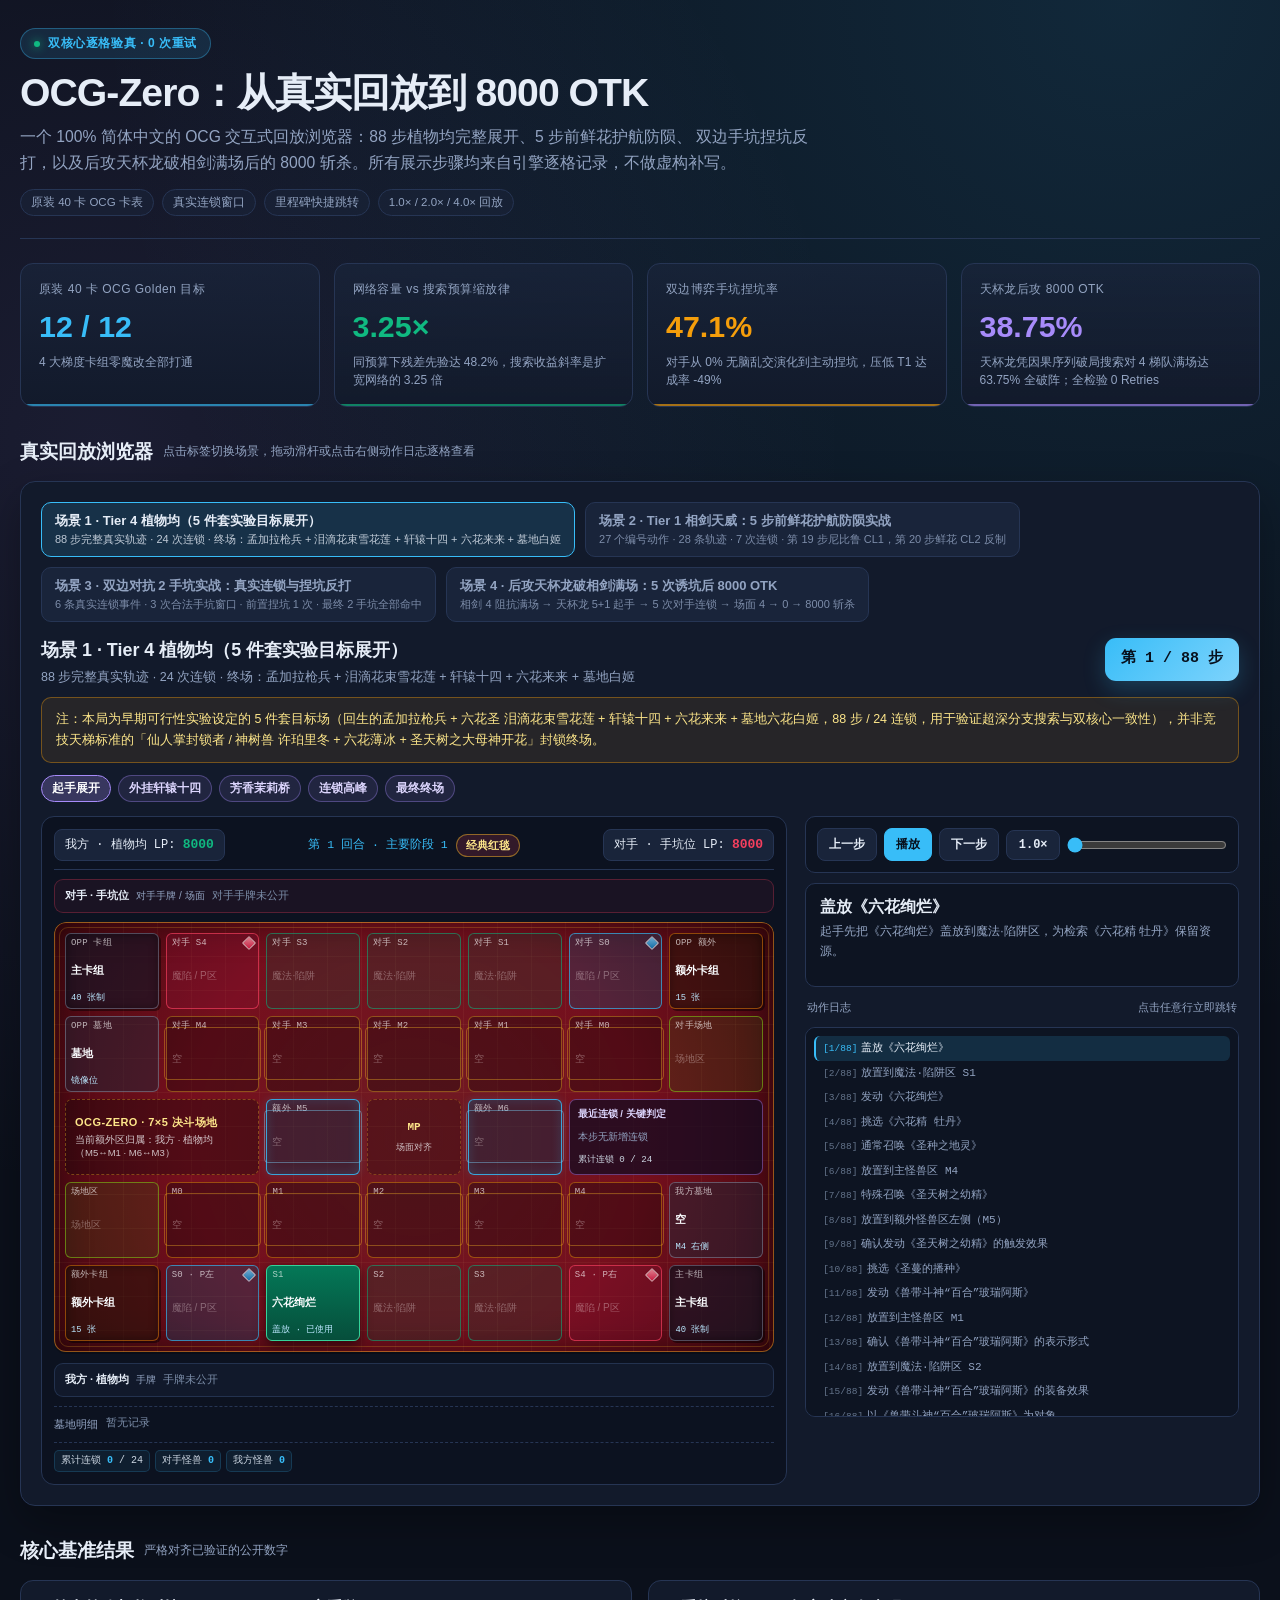
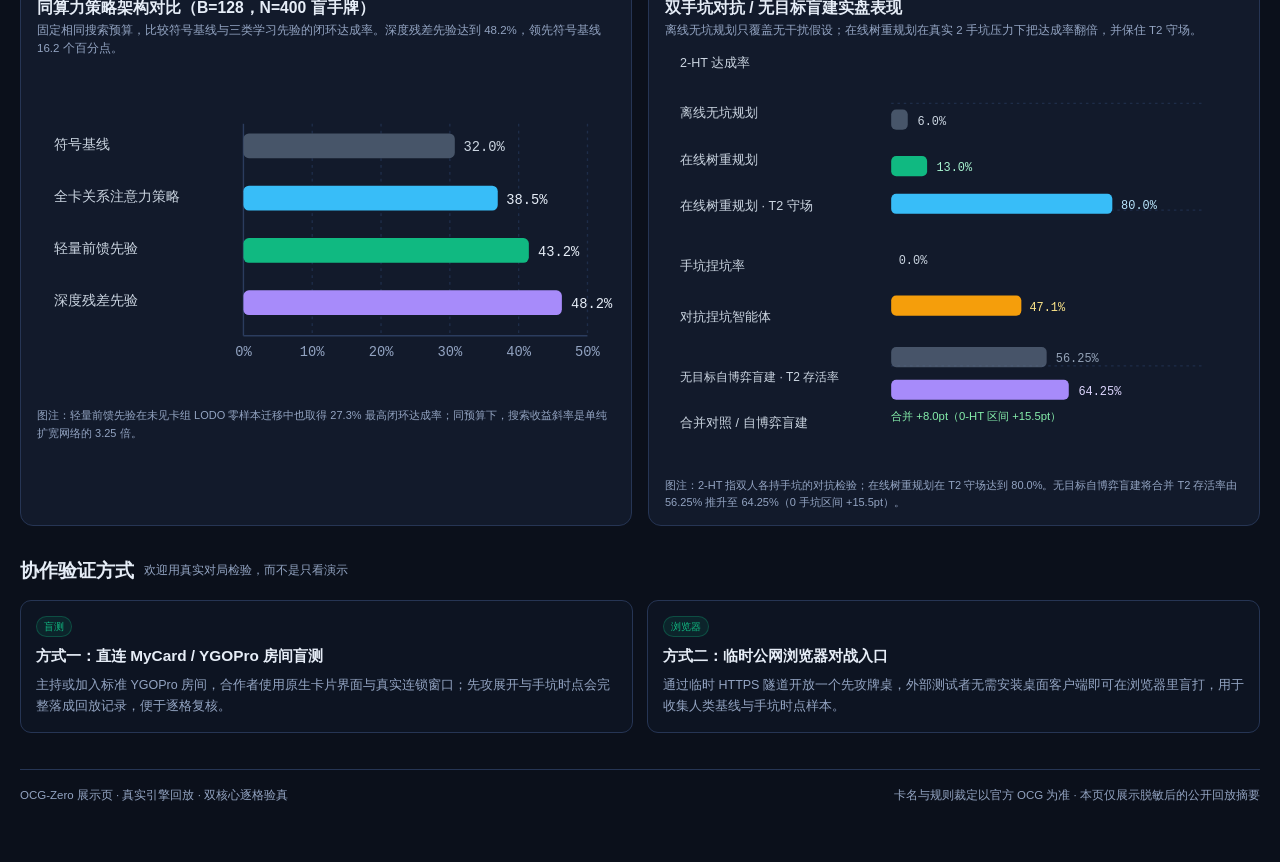
==== commit 79b974ff: "Redesign duel board as authentic 7x5 OCG playmat" ====
--- a/index.html
+++ b/index.html
@@ -33,7 +33,7 @@
       line-height: 1.62;
       min-height: 100vh;
     }
-    .container { max-width: 1240px; margin: 0 auto; padding: 30px 20px 56px; min-width: 0; }
+    .container { max-width: 1360px; margin: 0 auto; padding: 28px 20px 56px; min-width: 0; }
     header {
       display: flex; flex-wrap: wrap; justify-content: space-between; align-items: flex-end;
       gap: 18px; margin-bottom: 24px; border-bottom: 1px solid var(--border); padding-bottom: 22px;
@@ -99,64 +99,170 @@
       cursor: pointer; font-family: var(--sans); font-weight: 600;
     }
     .mile-btn:hover, .mile-btn.active { background: rgba(167,139,250,.25); border-color: var(--accent-2); color: #fff; }
-    .explorer-grid { display: grid; grid-template-columns: 1.42fr 1fr; gap: 18px; align-items: start; min-width: 0; }
+    .explorer-grid { display: grid; grid-template-columns: 1.72fr 1fr; gap: 18px; align-items: start; min-width: 0; }
     .explorer-grid > * { min-width: 0; }
-    @media (max-width: 980px) { .explorer-grid { grid-template-columns: 1fr; } }
-    .duel-board { background: #0d1422; border: 1px solid var(--border); border-radius: 13px; padding: 14px; display: flex; flex-direction: column; gap: 12px; min-width: 0; }
-    .board-hud { display: flex; flex-wrap: wrap; justify-content: space-between; align-items: center; gap: 8px; padding-bottom: 10px; border-bottom: 1px solid var(--border); font-family: var(--mono); font-size: 12px; }
+    @media (max-width: 1060px) { .explorer-grid { grid-template-columns: 1fr; } }
+    .duel-board { background: #0c1220; border: 1px solid var(--border); border-radius: 13px; padding: 12px; display: flex; flex-direction: column; gap: 9px; min-width: 0; }
+    .board-hud { display: flex; flex-wrap: wrap; justify-content: space-between; align-items: center; gap: 8px; padding-bottom: 8px; border-bottom: 1px solid var(--border); font-family: var(--mono); font-size: 12px; }
+    .hud-mid { display: flex; flex-wrap: wrap; align-items: center; gap: 8px; }
+    .mat-toggle {
+      background: rgba(244,63,94,.16); border: 1px solid rgba(251,191,36,.48); color: #fde68a;
+      padding: 3px 9px; border-radius: 999px; font-size: 11px; font-weight: 650; cursor: pointer;
+      font-family: var(--sans); transition: filter .15s ease;
+    }
+    .mat-toggle:hover { filter: brightness(1.15); }
     .lp-pill { padding: 4px 10px; border-radius: 8px; background: var(--surface-2); border: 1px solid var(--border); }
     .lp-pill strong { color: var(--green); font-size: 13px; }
     .lp-pill.opp strong { color: var(--danger); }
     .phase-pill { color: var(--accent); font-size: 11.5px; }
-    .side-block { border: 1px solid rgba(43,60,94,.65); border-radius: 10px; padding: 9px; background: rgba(25,36,58,.23); }
-    .side-block.opp { border-color: rgba(244,63,94,.22); background: rgba(244,63,94,.045); }
-    .side-head { display: flex; justify-content: space-between; align-items: center; gap: 8px; margin-bottom: 6px; }
-    .side-head span:first-child { font-size: 11.5px; font-weight: 700; letter-spacing: .04em; color: var(--text); }
-    .side-head .mini { font-size: 10.5px; color: var(--muted); }
-    .hand-strip { display: flex; flex-wrap: wrap; gap: 5px; margin-bottom: 7px; min-height: 18px; }
-    .hand-chip { font-size: 10.5px; padding: 2px 7px; border-radius: 999px; background: rgba(56,189,248,.10); border: 1px solid rgba(56,189,248,.28); color: #bae6fd; }
-    .hand-chip.trap { background: rgba(244,63,94,.10); border-color: rgba(244,63,94,.32); color: #fecdd3; }
-    .hand-empty { font-size: 10.5px; color: #64748b; }
-    .zone-col label, .zone-row-label { display: block; font-size: 10.5px; color: var(--muted); letter-spacing: .04em; margin-bottom: 5px; }
-    .zone-row { display: grid; grid-template-columns: repeat(5, minmax(0, 1fr)); gap: 7px; min-width: 0; }
-    .zone-row.six { grid-template-columns: repeat(6, minmax(0, 1fr)); }
-    .emz-row { display: grid; grid-template-columns: 1fr 1fr 1.6fr; gap: 8px; align-items: stretch; }
-    @media (max-width: 640px) { .emz-row { grid-template-columns: 1fr 1fr; } .emz-row .chain-box { grid-column: 1 / -1; } .zone-row.six { grid-template-columns: repeat(3, minmax(0, 1fr)); } .board-hud { font-size: 11px; } }
-    .slot {
-      min-width: 0;
-      min-height: 58px; border-radius: 8px; border: 1px dashed #2b3c5e; background: rgba(25,36,58,.45);
-      padding: 5px 6px; font-size: 10.5px; display: flex; flex-direction: column; justify-content: space-between;
-      gap: 2px; transition: border-color .18s ease, background .18s ease;
-    }
-    .slot.empty .slot-name { opacity: .30; font-weight: 500; }
-    .slot.filled { border-style: solid; border-color: rgba(56,189,248,.55); background: linear-gradient(180deg, rgba(56,189,248,.13), rgba(18,26,43,.94)); }
-    .slot.filled.spell { border-color: rgba(16,185,129,.58); background: linear-gradient(180deg, rgba(16,185,129,.13), rgba(18,26,43,.94)); }
-    .slot.filled.trap { border-color: rgba(244,63,94,.55); background: linear-gradient(180deg, rgba(244,63,94,.13), rgba(18,26,43,.94)); }
-    .slot.filled.field, .slot.filled.equip { border-color: rgba(245,158,11,.55); background: linear-gradient(180deg, rgba(245,158,11,.12), rgba(18,26,43,.94)); }
-    .slot.filled.xyz, .slot.filled.synchro { border-color: rgba(167,139,250,.58); background: linear-gradient(180deg, rgba(167,139,250,.14), rgba(18,26,43,.94)); }
-    .slot.filled.opp { border-color: rgba(244,63,94,.65); background: linear-gradient(180deg, rgba(244,63,94,.16), rgba(18,26,43,.95)); }
-    .slot-tag { font-family: var(--mono); font-size: 9.5px; color: var(--muted); }
-    .slot-name { font-weight: 700; color: var(--text); line-height: 1.28; word-break: break-word; overflow-wrap: anywhere; }
-    .slot-meta { font-family: var(--mono); font-size: 9.5px; color: var(--accent); line-height: 1.3; }
-    .chain-box { border-radius: 9px; border: 1px solid rgba(167,139,250,.35); background: rgba(167,139,250,.07); padding: 7px 9px; font-size: 10.5px; display: flex; flex-direction: column; gap: 4px; min-height: 58px; }
-    .chain-box label { font-size: 10px; color: #c4b5fd; }
-    .chain-chip { display: inline-block; font-family: var(--mono); font-size: 9.5px; padding: 2px 6px; border-radius: 6px; background: rgba(167,139,250,.20); color: #ddd6fe; margin: 1px 3px 1px 0; }
-    .chain-chip.p1 { background: rgba(244,63,94,.22); color: #fecdd3; }
-    .chain-count { color: var(--muted); font-family: var(--mono); font-size: 9.5px; }
-    .grave-strip { border-top: 1px dashed var(--border); padding-top: 8px; display: flex; gap: 8px; align-items: flex-start; }
+
+    .hand-bar {
+      display: flex; flex-wrap: wrap; align-items: center; gap: 7px; padding: 6px 10px;
+      border-radius: 9px; background: rgba(25,36,58,.45); border: 1px solid rgba(43,60,94,.7);
+    }
+    .hand-bar.opp { border-color: rgba(244,63,94,.28); background: rgba(244,63,94,.06); }
+    .hand-who { font-size: 11px; font-weight: 700; color: var(--text); white-space: nowrap; }
+    .hand-sub { font-size: 10px; color: var(--muted); white-space: nowrap; }
+    .hand-strip { display: flex; flex-wrap: wrap; gap: 5px; align-items: center; min-height: 20px; }
+    .hand-chip { font-size: 10.5px; padding: 2px 8px; border-radius: 999px; background: rgba(56,189,248,.12); border: 1px solid rgba(56,189,248,.34); color: #bae6fd; }
+    .hand-chip.trap { background: rgba(244,63,94,.14); border-color: rgba(244,63,94,.38); color: #fecdd3; }
+    .hand-empty { font-size: 10.5px; color: #7c8ea9; }
+
+    .playmat-scroll { overflow-x: auto; padding-bottom: 2px; border-radius: 12px; }
+    .playmat {
+      position: relative;
+      min-width: 640px;
+      border-radius: 12px;
+      padding: 10px;
+      border: 1.5px solid rgba(251,191,36,.42);
+      background:
+        linear-gradient(90deg, rgba(255,215,128,.05) 1px, transparent 1px) 0 0 / 34px 34px,
+        linear-gradient(0deg, rgba(255,215,128,.05) 1px, transparent 1px) 0 0 / 34px 34px,
+        radial-gradient(circle at 50% 50%, rgba(220,38,38,.48) 0%, rgba(127,15,29,.92) 55%, rgba(69,8,16,.98) 100%);
+      box-shadow: inset 0 0 36px rgba(0,0,0,.48), 0 8px 24px rgba(0,0,0,.35);
+    }
+    .playmat::before {
+      content: ""; position: absolute; inset: 4px; border-radius: 9px;
+      border: 1px solid rgba(251,191,36,.22); pointer-events: none;
+    }
+    .playmat.theme-dark {
+      border-color: rgba(56,189,248,.36);
+      background:
+        linear-gradient(90deg, rgba(56,189,248,.04) 1px, transparent 1px) 0 0 / 34px 34px,
+        linear-gradient(0deg, rgba(56,189,248,.04) 1px, transparent 1px) 0 0 / 34px 34px,
+        radial-gradient(circle at 50% 50%, #162238 0%, #0d1525 65%, #090e1a 100%);
+    }
+    .playmat.theme-dark::before { border-color: rgba(56,189,248,.16); }
+
+    .playmat-grid {
+      position: relative; z-index: 1;
+      display: grid; grid-template-columns: repeat(7, minmax(0, 1fr));
+      gap: 7px; align-items: stretch;
+    }
+    .pm-zone {
+      position: relative; min-width: 0; min-height: 76px;
+      border-radius: 6px; padding: 4px 5px;
+      display: flex; flex-direction: column; justify-content: space-between; gap: 2px;
+      background: rgba(15, 6, 9, 0.34);
+      border: 1.5px solid rgba(245, 158, 11, 0.45);
+      transition: transform .15s ease, border-color .15s ease, box-shadow .15s ease;
+    }
+    .playmat.theme-dark .pm-zone { background: rgba(11, 18, 32, 0.58); }
+    .pm-zone.opp-side { border-color: rgba(251, 191, 36, 0.38); }
+    /* Overlapping attack/defense dual outline on empty Main Monster & EMZ like authentic OCG mats */
+    .pm-zone.mz.empty::before, .pm-zone.emz.empty::before {
+      content: ""; position: absolute; left: -3px; right: -3px; top: 14%; bottom: 14%;
+      border-radius: 4px; border: 1px solid rgba(251, 191, 36, 0.36); pointer-events: none;
+    }
+    .pm-zone.emz {
+      border-color: rgba(56, 189, 248, 0.85);
+      background: rgba(8, 47, 73, 0.42);
+      box-shadow: inset 0 0 12px rgba(56,189,248,.18), 0 0 10px rgba(56,189,248,.16);
+    }
+    .pm-zone.emz.empty::before { border-color: rgba(125, 211, 252, 0.42); }
+    .pm-zone.st { border-color: rgba(16, 185, 129, 0.52); background: rgba(6, 78, 59, 0.24); }
+    .pm-zone.pend-blue { border-color: rgba(56, 189, 248, 0.65); background: rgba(7, 89, 133, 0.28); }
+    .pm-zone.pend-red { border-color: rgba(244, 63, 94, 0.68); background: rgba(136, 19, 55, 0.28); }
+    .pm-zone.field-z { border-color: rgba(132, 204, 22, 0.56); background: rgba(54, 83, 20, 0.26); }
+    .pm-zone.gy-z { border-color: rgba(148, 163, 184, 0.45); background: rgba(30, 41, 59, 0.45); }
+    .pm-zone.deck-z {
+      border-color: rgba(148, 163, 184, 0.40); background: rgba(17, 24, 39, 0.62);
+      box-shadow: 2px 2px 0 rgba(0,0,0,.45), inset 0 0 10px rgba(0,0,0,.35);
+    }
+    .pm-zone.extra-z {
+      border-color: rgba(217, 119, 6, 0.55); background: rgba(41, 22, 12, 0.55);
+      box-shadow: 2px 2px 0 rgba(0,0,0,.45), inset 0 0 10px rgba(0,0,0,.35);
+    }
+
+    .pend-gem {
+      position: absolute; right: 4px; top: 4px; width: 10px; height: 10px;
+      transform: rotate(45deg); opacity: .78; pointer-events: none; border-radius: 1px;
+    }
+    .pend-gem.blue { background: linear-gradient(135deg, #7dd3fc, #0284c7); border: 1px solid #e0f2fe; }
+    .pend-gem.red { background: linear-gradient(135deg, #fda4af, #e11d48); border: 1px solid #ffe4e6; }
+
+    /* Card Frame Themes when occupied */
+    .pm-zone.filled { z-index: 2; box-shadow: 0 4px 12px rgba(0,0,0,.52); }
+    .pm-zone.filled.monster { border-color: #f59e0b; background: linear-gradient(180deg, #9a4a12 0%, #582809 100%); }
+    .pm-zone.filled.synchro { border-color: #cbd5e1; background: linear-gradient(180deg, #e2e8f0 0%, #cbd5e1 100%); }
+    .pm-zone.filled.xyz { border-color: #fbbf24; background: linear-gradient(180deg, #171c28 0%, #090b12 100%); }
+    .pm-zone.filled.link { border-color: #38bdf8; background: linear-gradient(180deg, #1d4ed8 0%, #172554 100%); }
+    .pm-zone.filled.spell, .pm-zone.filled.field, .pm-zone.filled.equip {
+      border-color: #34d399; background: linear-gradient(180deg, #047857 0%, #064e3b 100%);
+    }
+    .pm-zone.filled.trap { border-color: #f472b6; background: linear-gradient(180deg, #9d174d 0%, #500724 100%); }
+    .pm-zone.filled.facedown { border-color: #b45309; background: linear-gradient(180deg, #431d0b 0%, #240e05 100%); }
+    .pm-zone.filled.opp-owned { box-shadow: 0 0 0 1px rgba(244,63,94,.55), 0 4px 12px rgba(0,0,0,.52); }
+
+    .slot-tag { font-family: var(--mono); font-size: 9px; color: rgba(255,255,255,.68); line-height: 1.15; letter-spacing: .02em; }
+    .slot-name { font-size: 10.5px; font-weight: 750; color: #f8fafc; line-height: 1.24; word-break: break-word; overflow-wrap: anywhere; }
+    .slot-meta { font-family: var(--mono); font-size: 8.8px; color: #bae6fd; line-height: 1.2; }
+    .pm-zone.empty .slot-name { opacity: .34; font-weight: 500; font-size: 10px; color: #fef2f2; }
+    .playmat.theme-dark .pm-zone.empty .slot-name { color: #cbd5e1; }
+    .pm-zone.filled.synchro .slot-tag { color: #475569; }
+    .pm-zone.filled.synchro .slot-name { color: #0f172a; }
+    .pm-zone.filled.synchro .slot-meta { color: #1d4ed8; font-weight: 700; }
+    .pm-zone.filled.facedown .slot-name { color: #fed7aa; }
+    .pm-zone.filled.facedown .slot-meta { color: #fdba74; }
+
+    .pm-crest {
+      grid-column: 1 / span 2; min-height: 76px;
+      border-radius: 7px; border: 1px dashed rgba(251,191,36,.34);
+      background: rgba(15, 6, 9, 0.34); padding: 6px 9px;
+      display: flex; flex-direction: column; justify-content: center; gap: 3px;
+    }
+    .playmat.theme-dark .pm-crest { border-color: rgba(56,189,248,.28); background: rgba(11,18,32,.48); }
+    .pm-crest-title { font-size: 11px; font-weight: 800; color: #fde68a; letter-spacing: .04em; }
+    .playmat.theme-dark .pm-crest-title { color: var(--accent); }
+    .pm-crest-sub { font-size: 9.5px; color: rgba(248,250,252,.78); line-height: 1.35; }
+    .pm-center-mid {
+      min-height: 76px; border-radius: 7px; padding: 5px;
+      border: 1px dashed rgba(251,191,36,.28); background: rgba(15, 6, 9, 0.25);
+      display: flex; flex-direction: column; align-items: center; justify-content: center; text-align: center; gap: 3px;
+    }
+    .pm-center-mid.hot { border-style: solid; border-color: #c084fc; background: rgba(107, 33, 168, 0.38); }
+    .pm-center-mid .vs-badge { font-family: var(--mono); font-size: 11px; font-weight: 800; color: #fde68a; }
+    .pm-center-mid.hot .vs-badge { color: #f3e8ff; }
+    .pm-center-mid .vs-sub { font-size: 9px; color: rgba(248,250,252,.75); }
+    .chain-box {
+      grid-column: 6 / span 2; min-height: 76px; border-radius: 7px;
+      border: 1px solid rgba(192,132,252,.42); background: rgba(17, 12, 34, 0.72);
+      padding: 6px 8px; font-size: 10px; display: flex; flex-direction: column; justify-content: space-between; gap: 3px;
+    }
+    .chain-box label { font-size: 9.5px; color: #ddd6fe; font-weight: 700; }
+    .chain-chip { display: inline-block; font-family: var(--mono); font-size: 9.2px; padding: 2px 5px; border-radius: 5px; background: rgba(167,139,250,.24); color: #ede9fe; margin: 1px 3px 1px 0; }
+    .chain-chip.p1 { background: rgba(244,63,94,.28); color: #ffe4e6; }
+    .chain-count { color: #cbd5e1; font-family: var(--mono); font-size: 9.2px; }
+    .grave-strip { border-top: 1px dashed var(--border); padding-top: 7px; display: flex; gap: 8px; align-items: flex-start; }
     .grave-strip label { flex: 0 0 auto; font-size: 10.5px; color: var(--muted); margin-top: 2px; }
     .grave-list { display: flex; flex-wrap: wrap; gap: 4px; }
-    .grave-chip { font-size: 10px; color: #94a3b8; background: rgba(148,163,184,.08); border: 1px solid rgba(148,163,184,.18); border-radius: 5px; padding: 1px 5px; }
-    .board-stats { display: flex; flex-wrap: wrap; gap: 5px; border-top: 1px dashed var(--border); padding-top: 8px; }
+    .grave-chip { font-size: 10px; color: #cbd5e1; background: rgba(148,163,184,.10); border: 1px solid rgba(148,163,184,.22); border-radius: 5px; padding: 1px 6px; }
+    .board-stats { display: flex; flex-wrap: wrap; gap: 5px; border-top: 1px dashed var(--border); padding-top: 7px; }
     .stat-chip { font-family: var(--mono); font-size: 10px; color: #cbd5e1; background: rgba(56,189,248,.07); border: 1px solid rgba(56,189,248,.18); border-radius: 5px; padding: 2px 6px; }
     .stat-chip b { color: var(--accent); font-weight: 700; }
     .step-side { display: flex; flex-direction: column; gap: 10px; position: sticky; top: 12px; min-width: 0; }
-    @media (max-width: 980px) { .step-side { position: static; } }
-    @media (max-width: 430px) {
-      .zone-row { grid-template-columns: repeat(3, minmax(0, 1fr)); }
-      .zone-row.six { grid-template-columns: repeat(2, minmax(0, 1fr)); }
-      .kpi-value { font-size: 1.7rem; }
-    }
+    @media (max-width: 1060px) { .step-side { position: static; } }
+    @media (max-width: 480px) { .kpi-value { font-size: 1.7rem; } }
     .controls { display: flex; flex-wrap: wrap; align-items: center; gap: 7px; padding: 11px; background: #0d1422; border: 1px solid var(--border); border-radius: 10px; }
     .btn { background: var(--surface-2); border: 1px solid var(--border); color: var(--text); padding: 7px 11px; border-radius: 8px; font-size: 12px; font-weight: 650; cursor: pointer; font-family: var(--sans); }
     .btn:hover { filter: brightness(1.12); border-color: #3b5480; }
@@ -247,45 +353,86 @@
         <div class="duel-board">
           <div class="board-hud">
             <span class="lp-pill"><span id="lpLabel0">我方</span> LP: <strong id="lp0">8000</strong></span>
-            <span class="phase-pill" id="phasePill">第 1 回合 · 主要阶段 1</span>
+            <div class="hud-mid">
+              <span class="phase-pill" id="phasePill">第 1 回合 · 主要阶段 1</span>
+              <button class="mat-toggle" id="matToggleBtn" title="切换桌面红毯与暗夜配色">经典红毯</button>
+            </div>
             <span class="lp-pill opp"><span id="lpLabel1">对手</span> LP: <strong id="lp1">8000</strong></span>
           </div>
 
-          <div class="side-block opp">
-            <div class="side-head"><span id="p1Name">对手</span><span class="mini" id="p1HandLabel">手牌 / 场面</span></div>
+          <div class="hand-bar opp">
+            <span class="hand-who" id="p1Name">对手</span>
+            <span class="hand-sub" id="p1HandLabel">手牌</span>
             <div class="hand-strip" id="p1Hand"></div>
-            <div class="zone-row" id="p1Board"></div>
           </div>
 
-          <div class="emz-row">
-            <div class="zone-col">
-              <label id="emzLabel0">额外怪兽区 左（M5）</label>
-              <div id="emz0"></div>
-            </div>
-            <div class="zone-col">
-              <label id="emzLabel1">额外怪兽区 右（M6）</label>
-              <div id="emz1"></div>
-            </div>
-            <div class="chain-box">
-              <label>最近连锁 / 关键判定</label>
-              <div id="chainBox"><span class="muted">连锁为空</span></div>
-              <div class="chain-count" id="chainCount">累计连锁 0</div>
+          <div class="playmat-scroll">
+            <div class="playmat" id="playmatBox">
+              <div class="playmat-grid">
+                <!-- Row 1: 对手后场（镜像面对我方：左为对手 S4 红灵摆，右为对手 S0 蓝灵摆） -->
+                <div class="pm-zone deck-z opp-side" id="oppDeckCell"></div>
+                <div class="pm-zone st pend-red opp-side" id="oppS4"></div>
+                <div class="pm-zone st opp-side" id="oppS3"></div>
+                <div class="pm-zone st opp-side" id="oppS2"></div>
+                <div class="pm-zone st opp-side" id="oppS1"></div>
+                <div class="pm-zone st pend-blue opp-side" id="oppS0"></div>
+                <div class="pm-zone extra-z opp-side" id="oppExtraCell"></div>
+
+                <!-- Row 2: 对手前场主怪兽 M4..M0 + 墓地 + 场地 -->
+                <div class="pm-zone gy-z opp-side" id="oppGYCell"></div>
+                <div class="pm-zone mz opp-side" id="oppM4"></div>
+                <div class="pm-zone mz opp-side" id="oppM3"></div>
+                <div class="pm-zone mz opp-side" id="oppM2"></div>
+                <div class="pm-zone mz opp-side" id="oppM1"></div>
+                <div class="pm-zone mz opp-side" id="oppM0"></div>
+                <div class="pm-zone field-z opp-side" id="oppFieldCell"></div>
+
+                <!-- Row 3: 额外怪兽区 M5/M6 与中心连锁中枢 -->
+                <div class="pm-crest">
+                  <div class="pm-crest-title">OCG-ZERO · 7×5 决斗场地</div>
+                  <div class="pm-crest-sub" id="emzOwnerHint">M5 正对 M1 / 对手 M3 · M6 正对 M3 / 对手 M1</div>
+                </div>
+                <div class="pm-zone emz" id="emz0"></div>
+                <div class="pm-center-mid" id="centerChainOrb">
+                  <span class="vs-badge" id="centerChainBadge">MAIN</span>
+                  <span class="vs-sub" id="centerChainSub">待机窗口</span>
+                </div>
+                <div class="pm-zone emz" id="emz1"></div>
+                <div class="chain-box">
+                  <label>最近连锁 / 关键判定</label>
+                  <div id="chainBox"><span class="muted">本步无新增连锁</span></div>
+                  <div class="chain-count" id="chainCount">累计连锁 0</div>
+                </div>
+
+                <!-- Row 4: 我方场地区（M0 左侧）+ 主怪兽区 M0..M4 + 我方墓地（M4 右侧） -->
+                <div class="pm-zone field-z" id="p0Field"></div>
+                <div class="pm-zone mz" id="p0M0"></div>
+                <div class="pm-zone mz" id="p0M1"></div>
+                <div class="pm-zone mz" id="p0M2"></div>
+                <div class="pm-zone mz" id="p0M3"></div>
+                <div class="pm-zone mz" id="p0M4"></div>
+                <div class="pm-zone gy-z" id="p0GYCell"></div>
+
+                <!-- Row 5: 我方额外卡组 + 魔陷 S0（蓝灵摆）.. S4（红灵摆）+ 主卡组 -->
+                <div class="pm-zone extra-z" id="p0ExtraCell"></div>
+                <div class="pm-zone st pend-blue" id="p0S0"></div>
+                <div class="pm-zone st" id="p0S1"></div>
+                <div class="pm-zone st" id="p0S2"></div>
+                <div class="pm-zone st" id="p0S3"></div>
+                <div class="pm-zone st pend-red" id="p0S4"></div>
+                <div class="pm-zone deck-z" id="p0DeckCell"></div>
+              </div>
             </div>
           </div>
 
-          <div class="side-block">
-            <div class="side-head"><span id="p0Name">我方</span><span class="mini" id="p0HandLabel">手牌</span></div>
+          <div class="hand-bar">
+            <span class="hand-who" id="p0Name">我方</span>
+            <span class="hand-sub" id="p0HandLabel">手牌</span>
             <div class="hand-strip" id="p0Hand"></div>
-            <div class="zone-row" id="p0MZone"></div>
           </div>
 
-          <div class="zone-col">
-            <label>我方魔法·陷阱区 S0–S4 / 场地</label>
-            <div class="zone-row six" id="p0SZone"></div>
-          </div>
-
           <div class="grave-strip">
-            <label>墓地</label>
+            <label>墓地明细</label>
             <div class="grave-list" id="gyBox"><span class="hand-empty">暂无记录</span></div>
           </div>
           <div class="board-stats" id="boardStats"></div>
@@ -432,14 +579,30 @@
       .replace(/&/g, "&amp;").replace(/</g, "&lt;").replace(/>/g, "&gt;")
       .replace(/"/g, "&quot;").replace(/'/g, "&#39;");
 
-    function slot(tag, card, cls) {
-      cls = cls || "";
+    function renderZone(elId, tag, card, opt = {}) {
+      const el = document.getElementById(elId);
+      if (!el) return;
+      const baseCls = opt.baseCls || "";
+      const pend = opt.pend ? `<span class="pend-gem ${opt.pend}"></span>` : "";
       if (!card) {
-        return `<div class="slot empty ${cls}"><span class="slot-tag">${esc(tag)}</span><span class="slot-name">空</span></div>`;
+        el.className = `pm-zone ${baseCls} empty`;
+        el.removeAttribute("title");
+        el.innerHTML = `${pend}<span class="slot-tag">${esc(tag)}</span><span class="slot-name">${esc(opt.emptyText || "空")}</span><span class="slot-meta">${esc(opt.emptyMeta || "")}</span>`;
+        return;
       }
-      const kind = card.kind ? ` ${card.kind}` : "";
-      const title = card.name + (card.meta ? " · " + card.meta : "");
-      return `<div class="slot filled${kind} ${cls}" title="${esc(title)}"><span class="slot-tag">${esc(tag)}</span><span class="slot-name">${esc(card.name)}</span><span class="slot-meta">${esc(card.meta || "")}</span></div>`;
+      const isFacedown = /盖放/.test(card.meta || "") && !/已使用/.test(card.meta || "");
+      const kindCls = isFacedown ? "facedown" : (card.kind || "monster");
+      const oppCls = opt.oppOwned ? " opp-owned" : "";
+      el.className = `pm-zone ${baseCls} filled ${kindCls}${oppCls}`;
+      el.title = card.name + (card.meta ? " · " + card.meta : "");
+      el.innerHTML = `${pend}<span class="slot-tag">${esc(tag)}</span><span class="slot-name">${esc(card.name)}</span><span class="slot-meta">${esc(card.meta || "")}</span>`;
+    }
+
+    function renderFixedPile(elId, baseCls, tag, title, meta) {
+      const el = document.getElementById(elId);
+      if (!el) return;
+      el.className = `pm-zone ${baseCls}`;
+      el.innerHTML = `<span class="slot-tag">${esc(tag)}</span><span class="slot-name">${esc(title)}</span><span class="slot-meta">${esc(meta || "")}</span>`;
     }
 
     function isTrapName(name) {
@@ -539,11 +702,11 @@
       document.getElementById("lp1").textContent = step.lp[1];
       document.getElementById("phasePill").textContent = step.phase;
       document.getElementById("p0Name").textContent = sc.side0;
-      const emzSideName = emzSideOf(step, sc) === "p1" ? "对手" : "我方";
-      document.getElementById("emzLabel0").textContent = `${emzSideName}额外区 左（M5）`;
-      document.getElementById("emzLabel1").textContent = `${emzSideName}额外区 右（M6）`;
+      const emzSide = emzSideOf(step, sc);
+      const emzSideName = emzSide === "p1" ? sc.side1 : sc.side0;
+      document.getElementById("emzOwnerHint").textContent = `当前额外区归属：${emzSideName}（M5↔M1 · M6↔M3）`;
       document.getElementById("p1Name").textContent = sc.side1;
-      document.getElementById("p1HandLabel").textContent = sc.p1Label || "手牌 / 场面";
+      document.getElementById("p1HandLabel").textContent = sc.p1Label || "手牌";
       document.getElementById("p0HandLabel").textContent = "手牌";
 
       document.getElementById("stepTitle").textContent = step.title;
@@ -555,22 +718,51 @@
       handStrip(document.getElementById("p1Hand"), step.p1Hand || [], sc.p1HandUnknown ? "对手手牌未公开" : "手牌未记录");
       handStrip(document.getElementById("p0Hand"), step.p0Hand || [], "手牌未公开");
 
-      document.getElementById("p1Board").innerHTML = Array.from({ length: 5 }, (_, i) =>
-        slot(`对手 M${i}`, (step.p1 || [])[i] || null, "opp")).join("");
-      document.getElementById("emz0").innerHTML = slot("额外左 M5", (step.emz || [])[0] || null);
-      document.getElementById("emz1").innerHTML = slot("额外右 M6", (step.emz || [])[1] || null);
-      document.getElementById("p0MZone").innerHTML = Array.from({ length: 5 }, (_, i) =>
-        slot(`M${i}`, (step.m || [])[i] || null)).join("");
-      const sTags = ["S0", "S1", "S2", "S3", "S4", "场地"];
-      document.getElementById("p0SZone").innerHTML = Array.from({ length: 6 }, (_, i) =>
-        slot(sTags[i], (step.s || [])[i] || null)).join("");
-
-      document.getElementById("chainBox").innerHTML = (step.chain && step.chain.length)
+      const p1Arr = step.p1 || [];
+      renderFixedPile("oppDeckCell", "deck-z opp-side", "OPP 卡组", "主卡组", "40 张制");
+      renderZone("oppS4", "对手 S4", null, { baseCls: "st pend-red opp-side", pend: "red", emptyText: "魔陷 / P区" });
+      renderZone("oppS3", "对手 S3", null, { baseCls: "st opp-side", emptyText: "魔法·陷阱" });
+      renderZone("oppS2", "对手 S2", null, { baseCls: "st opp-side", emptyText: "魔法·陷阱" });
+      renderZone("oppS1", "对手 S1", null, { baseCls: "st opp-side", emptyText: "魔法·陷阱" });
+      renderZone("oppS0", "对手 S0", null, { baseCls: "st pend-blue opp-side", pend: "blue", emptyText: "魔陷 / P区" });
+      renderFixedPile("oppExtraCell", "extra-z opp-side", "OPP 额外", "额外卡组", "15 张");
+
+      renderFixedPile("oppGYCell", "gy-z opp-side", "OPP 墓地", "墓地", "镜像位");
+      [4, 3, 2, 1, 0].forEach((idx) => {
+        renderZone(`oppM${idx}`, `对手 M${idx}`, p1Arr[idx] || null, { baseCls: "mz opp-side", oppOwned: true });
+      });
+      renderZone("oppFieldCell", "对手场地", null, { baseCls: "field-z opp-side", emptyText: "场地区" });
+
+      renderZone("emz0", `${emzSide === "p1" ? "对手" : ""}额外 M5`, (step.emz || [])[0] || null, { baseCls: "emz", oppOwned: emzSide === "p1" });
+      renderZone("emz1", `${emzSide === "p1" ? "对手" : ""}额外 M6`, (step.emz || [])[1] || null, { baseCls: "emz", oppOwned: emzSide === "p1" });
+
+      const sArr = step.s || [];
+      const mArr = step.m || [];
+      renderZone("p0Field", "场地区", sArr[5] || null, { baseCls: "field-z", emptyText: "场地区" });
+      [0, 1, 2, 3, 4].forEach((idx) => {
+        renderZone(`p0M${idx}`, `M${idx}`, mArr[idx] || null, { baseCls: "mz" });
+      });
+
+      const gy = step.gy || [];
+      renderFixedPile("p0GYCell", "gy-z", "我方墓地", gy.length ? `${gy.length} 张` : "空", gy.length ? gy[gy.length - 1] : "M4 右侧");
+
+      renderFixedPile("p0ExtraCell", "extra-z", "额外卡组", "额外卡组", "15 张");
+      renderZone("p0S0", "S0 · P左", sArr[0] || null, { baseCls: "st pend-blue", pend: "blue", emptyText: "魔陷 / P区" });
+      renderZone("p0S1", "S1", sArr[1] || null, { baseCls: "st", emptyText: "魔法·陷阱" });
+      renderZone("p0S2", "S2", sArr[2] || null, { baseCls: "st", emptyText: "魔法·陷阱" });
+      renderZone("p0S3", "S3", sArr[3] || null, { baseCls: "st", emptyText: "魔法·陷阱" });
+      renderZone("p0S4", "S4 · P右", sArr[4] || null, { baseCls: "st pend-red", pend: "red", emptyText: "魔陷 / P区" });
+      renderFixedPile("p0DeckCell", "deck-z", "主卡组", "主卡组", "40 张制");
+
+      const hasChain = !!(step.chain && step.chain.length);
+      document.getElementById("centerChainOrb").className = `pm-center-mid${hasChain ? " hot" : ""}`;
+      document.getElementById("centerChainBadge").textContent = hasChain ? `CL ${step.chain.length}` : (/战斗/.test(step.phase) ? "BP" : /结束/.test(step.phase) ? "EP" : "MP");
+      document.getElementById("centerChainSub").textContent = hasChain ? "连锁处理" : "场面对齐";
+      document.getElementById("chainBox").innerHTML = hasChain
         ? step.chain.map((c) => `<span class="chain-chip ${c.p === 1 ? "p1" : ""}">${esc(c.text)}</span>`).join("")
         : `<span class="muted">本步无新增连锁</span>`;
       document.getElementById("chainCount").textContent = `累计连锁 ${step.chainCount || 0}${sc.chainsTotal ? " / " + sc.chainsTotal : ""}`;
 
-      const gy = step.gy || [];
       document.getElementById("gyBox").innerHTML = gy.length
         ? gy.map((n) => `<span class="grave-chip">${esc(n)}</span>`).join("")
         : `<span class="hand-empty">暂无记录</span>`;
@@ -658,6 +850,13 @@
       if (e.code === "Space") { e.preventDefault(); playBtn.click(); }
     });
 
+    const matBox = document.getElementById("playmatBox");
+    const matToggleBtn = document.getElementById("matToggleBtn");
+    matToggleBtn.onclick = () => {
+      const dark = matBox.classList.toggle("theme-dark");
+      matToggleBtn.textContent = dark ? "暗夜赛场" : "经典红毯";
+    };
+
     buildMilestones();
     buildLog();
     render();
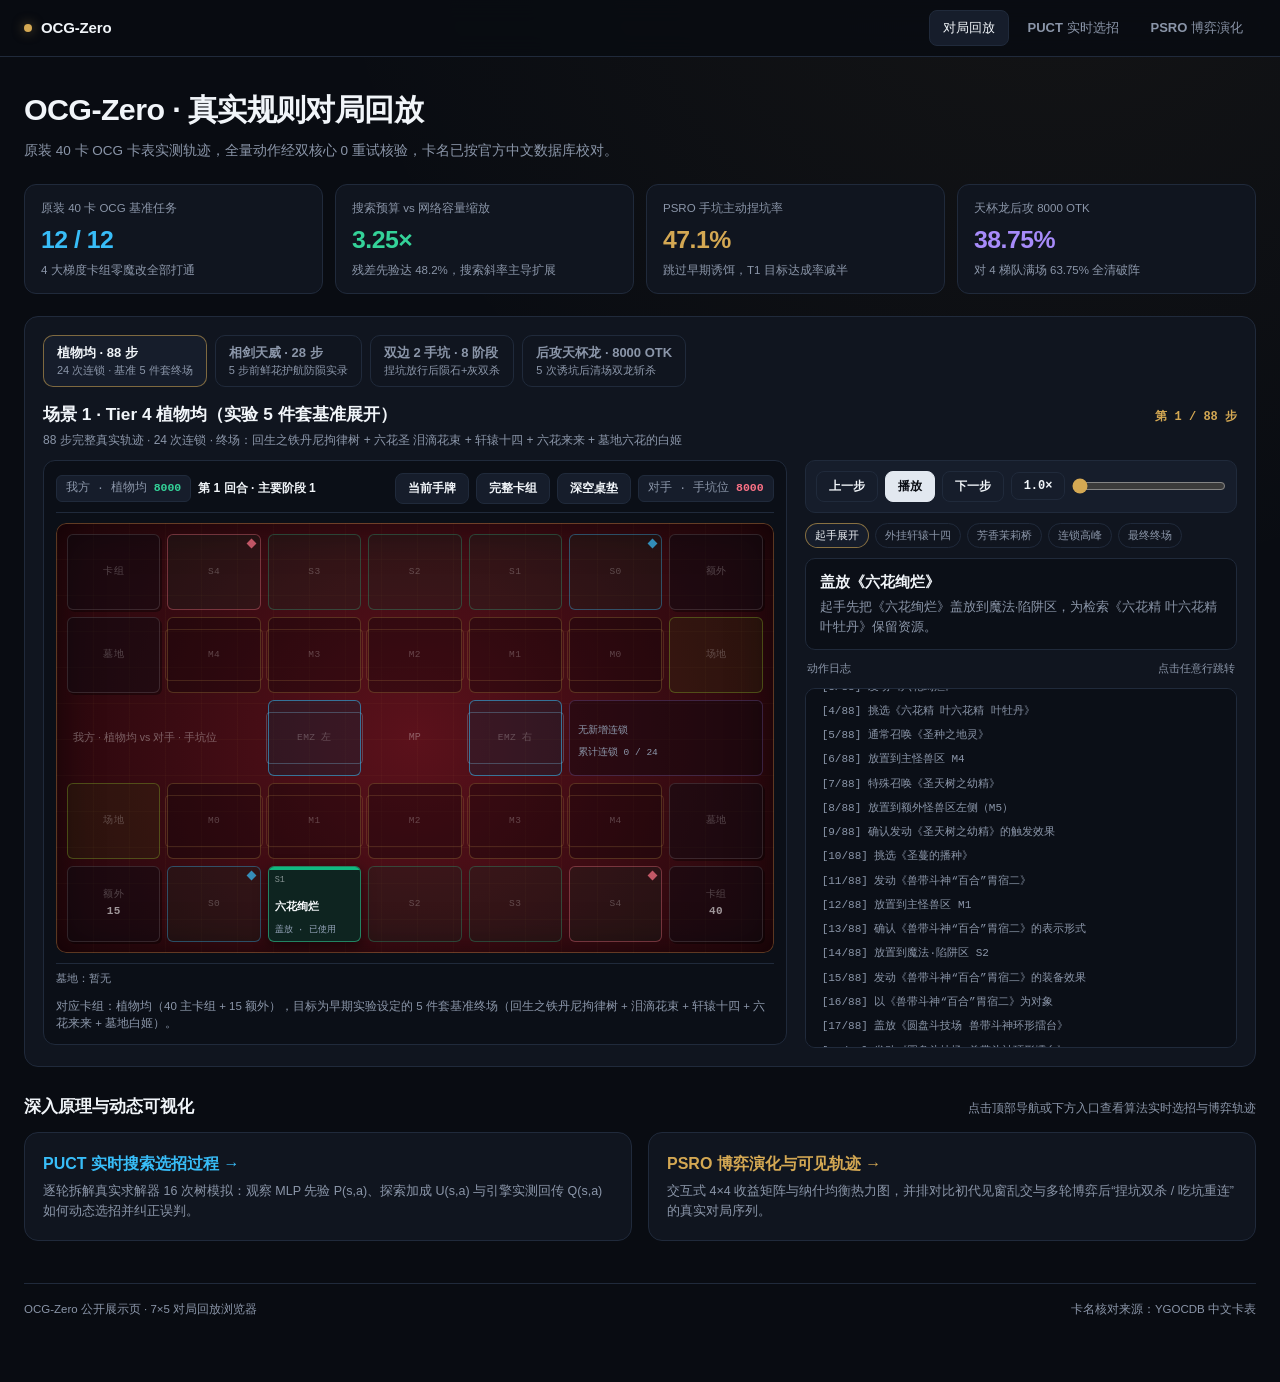
==== commit d4375422: "Redesign showcase into clean 3-page site with PUCT and PSRO explorers" ====
--- a/index.html
+++ b/index.html
@@ -3,570 +3,196 @@
 <head>
   <meta charset="UTF-8" />
   <meta name="viewport" content="width=device-width, initial-scale=1.0" />
-  <title>OCG-Zero 展示页 · 真实回放与手坑对抗浏览器</title>
-  <meta name="description" content="100% 简体中文的 OCG 真实回放浏览器：88 步植物均展开、5 步前鲜花防陨、双边手坑捏坑反打与天杯龙 8000 OTK。" />
-  <style>
-    :root {
-      --bg: #0b101b;
-      --surface: #121a2b;
-      --surface-2: #19243a;
-      --border: #263554;
-      --text: #e6edf7;
-      --muted: #93a4c2;
-      --accent: #38bdf8;
-      --accent-2: #a78bfa;
-      --gold: #f59e0b;
-      --green: #10b981;
-      --danger: #f43f5e;
-      --mono: ui-monospace, SFMono-Regular, Menlo, Monaco, Consolas, monospace;
-      --sans: "PingFang SC", "Hiragino Sans GB", "Microsoft YaHei", "Noto Sans CJK SC", -apple-system, BlinkMacSystemFont, "Segoe UI", sans-serif;
-    }
-    * { box-sizing: border-box; margin: 0; padding: 0; }
-    html { scroll-behavior: smooth; }
-    body {
-      font-family: var(--sans);
-      background:
-        radial-gradient(circle at 88% 0%, rgba(56,189,248,.14), transparent 38%),
-        radial-gradient(circle at 8% 18%, rgba(167,139,250,.10), transparent 32%),
-        var(--bg);
-      color: var(--text);
-      line-height: 1.62;
-      min-height: 100vh;
-    }
-    .container { max-width: 1360px; margin: 0 auto; padding: 28px 20px 56px; min-width: 0; }
-    header {
-      display: flex; flex-wrap: wrap; justify-content: space-between; align-items: flex-end;
-      gap: 18px; margin-bottom: 24px; border-bottom: 1px solid var(--border); padding-bottom: 22px;
-    }
-    .badge {
-      display: inline-flex; align-items: center; gap: 8px; padding: 5px 13px;
-      border-radius: 999px; background: rgba(56,189,248,.12);
-      border: 1px solid rgba(56,189,248,.35); color: var(--accent);
-      font-size: 12px; font-weight: 700; letter-spacing: .05em; margin-bottom: 10px;
-    }
-    .badge::before { content: ""; width: 6px; height: 6px; border-radius: 50%; background: var(--green); box-shadow: 0 0 10px var(--green); }
-    h1 { font-size: clamp(1.7rem, 3.1vw, 2.45rem); font-weight: 800; letter-spacing: -.025em; line-height: 1.2; overflow-wrap: anywhere; }
-    .subtitle { color: var(--muted); max-width: 820px; margin-top: 8px; font-size: .98rem; }
-    .header-tags { display: flex; flex-wrap: wrap; gap: 8px; margin-top: 14px; }
-    .header-tag { font-size: 11.5px; color: var(--muted); border: 1px solid var(--border); border-radius: 999px; padding: 3px 10px; background: rgba(25,36,58,.6); }
-    .kpi-grid { display: grid; grid-template-columns: repeat(auto-fit, minmax(230px, 1fr)); gap: 14px; margin-bottom: 28px; }
-    .kpi { background: linear-gradient(180deg, rgba(25,36,58,.75), var(--surface)); border: 1px solid var(--border); border-radius: 13px; padding: 16px 18px; position: relative; overflow: hidden; }
-    .kpi::after { content: ""; position: absolute; inset: auto 0 0 0; height: 2px; background: var(--accent); opacity: .65; }
-    .kpi:nth-child(2)::after { background: var(--green); }
-    .kpi:nth-child(3)::after { background: var(--gold); }
-    .kpi:nth-child(4)::after { background: var(--accent-2); }
-    .kpi-label { font-size: 12px; color: var(--muted); letter-spacing: .04em; }
-    .kpi-value { font-size: 1.9rem; font-weight: 800; margin: 3px 0 1px; color: var(--accent); font-variant-numeric: tabular-nums; }
-    .kpi:nth-child(2) .kpi-value { color: var(--green); }
-    .kpi:nth-child(3) .kpi-value { color: var(--gold); }
-    .kpi:nth-child(4) .kpi-value { color: var(--accent-2); }
-    .kpi-sub { font-size: 12px; color: var(--muted); line-height: 1.55; }
-    .section-title { font-size: 1.18rem; font-weight: 750; margin: 30px 0 14px; display: flex; align-items: center; gap: 10px; }
-    .section-title small { font-size: 12px; color: var(--muted); font-weight: 500; }
-    .panel { background: var(--surface); border: 1px solid var(--border); border-radius: 15px; padding: 20px; box-shadow: 0 16px 44px rgba(0,0,0,.30); }
-    .scenario-tabs { display: flex; flex-wrap: wrap; gap: 10px; margin-bottom: 16px; }
-    .tab-btn {
-      background: var(--surface-2); border: 1px solid var(--border); color: var(--muted);
-      padding: 9px 13px; border-radius: 10px; cursor: pointer; font-size: 13px; font-weight: 650;
-      transition: border-color .16s ease, background .16s ease, color .16s ease; text-align: left;
-      font-family: var(--sans);
-    }
-    .tab-btn small { display: block; font-weight: 400; font-size: 11px; opacity: .82; margin-top: 2px; max-width: 100%; overflow-wrap: anywhere; }
-    .tab-btn:hover { border-color: #3b5480; color: var(--text); }
-    .tab-btn.active { background: rgba(56,189,248,.14); border-color: var(--accent); color: var(--text); }
-    .scenario-head { display: flex; flex-wrap: wrap; justify-content: space-between; align-items: flex-start; gap: 14px; margin: 6px 0 10px; }
-    .scenario-head > div { min-width: 0; }
-    .scenario-head h3, .scenario-head p { overflow-wrap: anywhere; }
-    .scenario-head h3 { font-size: 1.12rem; line-height: 1.35; }
-    .scenario-head p { font-size: 12.5px; color: var(--muted); margin-top: 4px; max-width: 850px; }
-    .step-badge {
-      flex: 0 0 auto; font-family: var(--mono); font-size: 15px; font-weight: 800;
-      color: #07101d; background: linear-gradient(135deg, var(--accent), #7dd3fc);
-      padding: 9px 16px; border-radius: 11px; box-shadow: 0 8px 22px rgba(56,189,248,.22);
-      white-space: nowrap;
-    }
-    .honest-note {
-      display: none; margin: 0 0 12px; padding: 11px 14px; border-radius: 10px;
-      background: rgba(245,158,11,.09); border: 1px solid rgba(245,158,11,.38);
-      color: #fde68a; font-size: 12.5px; line-height: 1.7;
-    }
-    .honest-note.show { display: block; }
-    .honest-note strong { color: #fff3c4; }
-    .milestones { display: flex; flex-wrap: wrap; gap: 7px; margin: 0 0 14px; }
-    .mile-btn {
-      background: rgba(167,139,250,.10); border: 1px solid rgba(167,139,250,.35);
-      color: #ddd6fe; padding: 5px 10px; border-radius: 999px; font-size: 11.5px;
-      cursor: pointer; font-family: var(--sans); font-weight: 600;
-    }
-    .mile-btn:hover, .mile-btn.active { background: rgba(167,139,250,.25); border-color: var(--accent-2); color: #fff; }
-    .explorer-grid { display: grid; grid-template-columns: 1.72fr 1fr; gap: 18px; align-items: start; min-width: 0; }
-    .explorer-grid > * { min-width: 0; }
-    @media (max-width: 1060px) { .explorer-grid { grid-template-columns: 1fr; } }
-    .duel-board { background: #0c1220; border: 1px solid var(--border); border-radius: 13px; padding: 12px; display: flex; flex-direction: column; gap: 9px; min-width: 0; }
-    .board-hud { display: flex; flex-wrap: wrap; justify-content: space-between; align-items: center; gap: 8px; padding-bottom: 8px; border-bottom: 1px solid var(--border); font-family: var(--mono); font-size: 12px; }
-    .hud-mid { display: flex; flex-wrap: wrap; align-items: center; gap: 8px; }
-    .mat-toggle {
-      background: rgba(244,63,94,.16); border: 1px solid rgba(251,191,36,.48); color: #fde68a;
-      padding: 3px 9px; border-radius: 999px; font-size: 11px; font-weight: 650; cursor: pointer;
-      font-family: var(--sans); transition: filter .15s ease;
-    }
-    .mat-toggle:hover { filter: brightness(1.15); }
-    .lp-pill { padding: 4px 10px; border-radius: 8px; background: var(--surface-2); border: 1px solid var(--border); }
-    .lp-pill strong { color: var(--green); font-size: 13px; }
-    .lp-pill.opp strong { color: var(--danger); }
-    .phase-pill { color: var(--accent); font-size: 11.5px; }
-
-    .hand-bar {
-      display: flex; flex-wrap: wrap; align-items: center; gap: 7px; padding: 6px 10px;
-      border-radius: 9px; background: rgba(25,36,58,.45); border: 1px solid rgba(43,60,94,.7);
-    }
-    .hand-bar.opp { border-color: rgba(244,63,94,.28); background: rgba(244,63,94,.06); }
-    .hand-who { font-size: 11px; font-weight: 700; color: var(--text); white-space: nowrap; }
-    .hand-sub { font-size: 10px; color: var(--muted); white-space: nowrap; }
-    .hand-strip { display: flex; flex-wrap: wrap; gap: 5px; align-items: center; min-height: 20px; }
-    .hand-chip { font-size: 10.5px; padding: 2px 8px; border-radius: 999px; background: rgba(56,189,248,.12); border: 1px solid rgba(56,189,248,.34); color: #bae6fd; }
-    .hand-chip.trap { background: rgba(244,63,94,.14); border-color: rgba(244,63,94,.38); color: #fecdd3; }
-    .hand-empty { font-size: 10.5px; color: #7c8ea9; }
-
-    .playmat-scroll { overflow-x: auto; padding-bottom: 2px; border-radius: 12px; }
-    .playmat {
-      position: relative;
-      min-width: 640px;
-      border-radius: 12px;
-      padding: 10px;
-      border: 1.5px solid rgba(251,191,36,.42);
-      background:
-        linear-gradient(90deg, rgba(255,215,128,.05) 1px, transparent 1px) 0 0 / 34px 34px,
-        linear-gradient(0deg, rgba(255,215,128,.05) 1px, transparent 1px) 0 0 / 34px 34px,
-        radial-gradient(circle at 50% 50%, rgba(220,38,38,.48) 0%, rgba(127,15,29,.92) 55%, rgba(69,8,16,.98) 100%);
-      box-shadow: inset 0 0 36px rgba(0,0,0,.48), 0 8px 24px rgba(0,0,0,.35);
-    }
-    .playmat::before {
-      content: ""; position: absolute; inset: 4px; border-radius: 9px;
-      border: 1px solid rgba(251,191,36,.22); pointer-events: none;
-    }
-    .playmat.theme-dark {
-      border-color: rgba(56,189,248,.36);
-      background:
-        linear-gradient(90deg, rgba(56,189,248,.04) 1px, transparent 1px) 0 0 / 34px 34px,
-        linear-gradient(0deg, rgba(56,189,248,.04) 1px, transparent 1px) 0 0 / 34px 34px,
-        radial-gradient(circle at 50% 50%, #162238 0%, #0d1525 65%, #090e1a 100%);
-    }
-    .playmat.theme-dark::before { border-color: rgba(56,189,248,.16); }
-
-    .playmat-grid {
-      position: relative; z-index: 1;
-      display: grid; grid-template-columns: repeat(7, minmax(0, 1fr));
-      gap: 7px; align-items: stretch;
-    }
-    .pm-zone {
-      position: relative; min-width: 0; min-height: 76px;
-      border-radius: 6px; padding: 4px 5px;
-      display: flex; flex-direction: column; justify-content: space-between; gap: 2px;
-      background: rgba(15, 6, 9, 0.34);
-      border: 1.5px solid rgba(245, 158, 11, 0.45);
-      transition: transform .15s ease, border-color .15s ease, box-shadow .15s ease;
-    }
-    .playmat.theme-dark .pm-zone { background: rgba(11, 18, 32, 0.58); }
-    .pm-zone.opp-side { border-color: rgba(251, 191, 36, 0.38); }
-    /* Overlapping attack/defense dual outline on empty Main Monster & EMZ like authentic OCG mats */
-    .pm-zone.mz.empty::before, .pm-zone.emz.empty::before {
-      content: ""; position: absolute; left: -3px; right: -3px; top: 14%; bottom: 14%;
-      border-radius: 4px; border: 1px solid rgba(251, 191, 36, 0.36); pointer-events: none;
-    }
-    .pm-zone.emz {
-      border-color: rgba(56, 189, 248, 0.85);
-      background: rgba(8, 47, 73, 0.42);
-      box-shadow: inset 0 0 12px rgba(56,189,248,.18), 0 0 10px rgba(56,189,248,.16);
-    }
-    .pm-zone.emz.empty::before { border-color: rgba(125, 211, 252, 0.42); }
-    .pm-zone.st { border-color: rgba(16, 185, 129, 0.52); background: rgba(6, 78, 59, 0.24); }
-    .pm-zone.pend-blue { border-color: rgba(56, 189, 248, 0.65); background: rgba(7, 89, 133, 0.28); }
-    .pm-zone.pend-red { border-color: rgba(244, 63, 94, 0.68); background: rgba(136, 19, 55, 0.28); }
-    .pm-zone.field-z { border-color: rgba(132, 204, 22, 0.56); background: rgba(54, 83, 20, 0.26); }
-    .pm-zone.gy-z { border-color: rgba(148, 163, 184, 0.45); background: rgba(30, 41, 59, 0.45); }
-    .pm-zone.deck-z {
-      border-color: rgba(148, 163, 184, 0.40); background: rgba(17, 24, 39, 0.62);
-      box-shadow: 2px 2px 0 rgba(0,0,0,.45), inset 0 0 10px rgba(0,0,0,.35);
-    }
-    .pm-zone.extra-z {
-      border-color: rgba(217, 119, 6, 0.55); background: rgba(41, 22, 12, 0.55);
-      box-shadow: 2px 2px 0 rgba(0,0,0,.45), inset 0 0 10px rgba(0,0,0,.35);
-    }
-
-    .pend-gem {
-      position: absolute; right: 4px; top: 4px; width: 10px; height: 10px;
-      transform: rotate(45deg); opacity: .78; pointer-events: none; border-radius: 1px;
-    }
-    .pend-gem.blue { background: linear-gradient(135deg, #7dd3fc, #0284c7); border: 1px solid #e0f2fe; }
-    .pend-gem.red { background: linear-gradient(135deg, #fda4af, #e11d48); border: 1px solid #ffe4e6; }
-
-    /* Card Frame Themes when occupied */
-    .pm-zone.filled { z-index: 2; box-shadow: 0 4px 12px rgba(0,0,0,.52); }
-    .pm-zone.filled.monster { border-color: #f59e0b; background: linear-gradient(180deg, #9a4a12 0%, #582809 100%); }
-    .pm-zone.filled.synchro { border-color: #cbd5e1; background: linear-gradient(180deg, #e2e8f0 0%, #cbd5e1 100%); }
-    .pm-zone.filled.xyz { border-color: #fbbf24; background: linear-gradient(180deg, #171c28 0%, #090b12 100%); }
-    .pm-zone.filled.link { border-color: #38bdf8; background: linear-gradient(180deg, #1d4ed8 0%, #172554 100%); }
-    .pm-zone.filled.spell, .pm-zone.filled.field, .pm-zone.filled.equip {
-      border-color: #34d399; background: linear-gradient(180deg, #047857 0%, #064e3b 100%);
-    }
-    .pm-zone.filled.trap { border-color: #f472b6; background: linear-gradient(180deg, #9d174d 0%, #500724 100%); }
-    .pm-zone.filled.facedown { border-color: #b45309; background: linear-gradient(180deg, #431d0b 0%, #240e05 100%); }
-    .pm-zone.filled.opp-owned { box-shadow: 0 0 0 1px rgba(244,63,94,.55), 0 4px 12px rgba(0,0,0,.52); }
-
-    .slot-tag { font-family: var(--mono); font-size: 9px; color: rgba(255,255,255,.68); line-height: 1.15; letter-spacing: .02em; }
-    .slot-name { font-size: 10.5px; font-weight: 750; color: #f8fafc; line-height: 1.24; word-break: break-word; overflow-wrap: anywhere; }
-    .slot-meta { font-family: var(--mono); font-size: 8.8px; color: #bae6fd; line-height: 1.2; }
-    .pm-zone.empty .slot-name { opacity: .34; font-weight: 500; font-size: 10px; color: #fef2f2; }
-    .playmat.theme-dark .pm-zone.empty .slot-name { color: #cbd5e1; }
-    .pm-zone.filled.synchro .slot-tag { color: #475569; }
-    .pm-zone.filled.synchro .slot-name { color: #0f172a; }
-    .pm-zone.filled.synchro .slot-meta { color: #1d4ed8; font-weight: 700; }
-    .pm-zone.filled.facedown .slot-name { color: #fed7aa; }
-    .pm-zone.filled.facedown .slot-meta { color: #fdba74; }
-
-    .pm-crest {
-      grid-column: 1 / span 2; min-height: 76px;
-      border-radius: 7px; border: 1px dashed rgba(251,191,36,.34);
-      background: rgba(15, 6, 9, 0.34); padding: 6px 9px;
-      display: flex; flex-direction: column; justify-content: center; gap: 3px;
-    }
-    .playmat.theme-dark .pm-crest { border-color: rgba(56,189,248,.28); background: rgba(11,18,32,.48); }
-    .pm-crest-title { font-size: 11px; font-weight: 800; color: #fde68a; letter-spacing: .04em; }
-    .playmat.theme-dark .pm-crest-title { color: var(--accent); }
-    .pm-crest-sub { font-size: 9.5px; color: rgba(248,250,252,.78); line-height: 1.35; }
-    .pm-center-mid {
-      min-height: 76px; border-radius: 7px; padding: 5px;
-      border: 1px dashed rgba(251,191,36,.28); background: rgba(15, 6, 9, 0.25);
-      display: flex; flex-direction: column; align-items: center; justify-content: center; text-align: center; gap: 3px;
-    }
-    .pm-center-mid.hot { border-style: solid; border-color: #c084fc; background: rgba(107, 33, 168, 0.38); }
-    .pm-center-mid .vs-badge { font-family: var(--mono); font-size: 11px; font-weight: 800; color: #fde68a; }
-    .pm-center-mid.hot .vs-badge { color: #f3e8ff; }
-    .pm-center-mid .vs-sub { font-size: 9px; color: rgba(248,250,252,.75); }
-    .chain-box {
-      grid-column: 6 / span 2; min-height: 76px; border-radius: 7px;
-      border: 1px solid rgba(192,132,252,.42); background: rgba(17, 12, 34, 0.72);
-      padding: 6px 8px; font-size: 10px; display: flex; flex-direction: column; justify-content: space-between; gap: 3px;
-    }
-    .chain-box label { font-size: 9.5px; color: #ddd6fe; font-weight: 700; }
-    .chain-chip { display: inline-block; font-family: var(--mono); font-size: 9.2px; padding: 2px 5px; border-radius: 5px; background: rgba(167,139,250,.24); color: #ede9fe; margin: 1px 3px 1px 0; }
-    .chain-chip.p1 { background: rgba(244,63,94,.28); color: #ffe4e6; }
-    .chain-count { color: #cbd5e1; font-family: var(--mono); font-size: 9.2px; }
-    .grave-strip { border-top: 1px dashed var(--border); padding-top: 7px; display: flex; gap: 8px; align-items: flex-start; }
-    .grave-strip label { flex: 0 0 auto; font-size: 10.5px; color: var(--muted); margin-top: 2px; }
-    .grave-list { display: flex; flex-wrap: wrap; gap: 4px; }
-    .grave-chip { font-size: 10px; color: #cbd5e1; background: rgba(148,163,184,.10); border: 1px solid rgba(148,163,184,.22); border-radius: 5px; padding: 1px 6px; }
-    .board-stats { display: flex; flex-wrap: wrap; gap: 5px; border-top: 1px dashed var(--border); padding-top: 7px; }
-    .stat-chip { font-family: var(--mono); font-size: 10px; color: #cbd5e1; background: rgba(56,189,248,.07); border: 1px solid rgba(56,189,248,.18); border-radius: 5px; padding: 2px 6px; }
-    .stat-chip b { color: var(--accent); font-weight: 700; }
-    .step-side { display: flex; flex-direction: column; gap: 10px; position: sticky; top: 12px; min-width: 0; }
-    @media (max-width: 1060px) { .step-side { position: static; } }
-    @media (max-width: 480px) { .kpi-value { font-size: 1.7rem; } }
-    .controls { display: flex; flex-wrap: wrap; align-items: center; gap: 7px; padding: 11px; background: #0d1422; border: 1px solid var(--border); border-radius: 10px; }
-    .btn { background: var(--surface-2); border: 1px solid var(--border); color: var(--text); padding: 7px 11px; border-radius: 8px; font-size: 12px; font-weight: 650; cursor: pointer; font-family: var(--sans); }
-    .btn:hover { filter: brightness(1.12); border-color: #3b5480; }
-    .btn.primary { background: var(--accent); border-color: var(--accent); color: #07101d; }
-    .btn.speed { font-family: var(--mono); min-width: 54px; text-align: center; }
-    input[type="range"] { flex: 1 1 110px; min-width: 110px; accent-color: var(--accent); cursor: pointer; }
-    .step-card { background: #0d1422; border: 1px solid var(--border); border-radius: 10px; padding: 12px 14px; min-height: 104px; }
-    .step-event { font-size: .98rem; font-weight: 750; margin-bottom: 4px; line-height: 1.4; }
-    .step-note { font-size: 12px; color: var(--muted); line-height: 1.62; }
-    .step-flag { display: inline-block; margin-top: 6px; font-size: 10.5px; color: #fde68a; background: rgba(245,158,11,.10); border: 1px solid rgba(245,158,11,.30); border-radius: 6px; padding: 2px 7px; }
-    .log-head { display: flex; justify-content: space-between; align-items: center; gap: 8px; font-size: 11px; color: var(--muted); margin: 2px 2px 0; }
-    .step-log { position: relative; background: #0d1422; border: 1px solid var(--border); border-radius: 10px; padding: 8px; max-height: 390px; overflow-y: auto; font-family: var(--mono); font-size: 11px; scrollbar-width: thin; }
-    .log-item { padding: 4px 7px; border-radius: 6px; cursor: pointer; color: var(--muted); line-height: 1.5; border-left: 2px solid transparent; }
-    .log-item:hover { background: rgba(56,189,248,.07); color: var(--text); }
-    .log-item.active { background: rgba(56,189,248,.15); color: var(--text); border-left-color: var(--accent); }
-    .log-item.trap { color: #fda4af; }
-    .log-item .log-no { color: #64748b; font-size: 9.5px; margin-right: 4px; }
-    .log-item.active .log-no { color: var(--accent); }
-    .charts-grid { display: grid; grid-template-columns: repeat(auto-fit, minmax(min(340px, 100%), 1fr)); gap: 16px; }
-    .chart-card { background: var(--surface); border: 1px solid var(--border); border-radius: 13px; padding: 16px 16px 14px; }
-    .chart-card h3 { font-size: .98rem; margin-bottom: 3px; line-height: 1.4; }
-    .chart-desc { font-size: 11.5px; color: var(--muted); margin-bottom: 8px; line-height: 1.55; }
-    .chart-foot { font-size: 11px; color: var(--muted); margin-top: 6px; line-height: 1.55; }
-    .collab-grid { display: grid; grid-template-columns: repeat(auto-fit, minmax(min(280px, 100%), 1fr)); gap: 14px; }
-    .collab-box { background: #0d1422; border: 1px solid var(--border); border-radius: 11px; padding: 15px; font-size: 12.5px; color: var(--muted); line-height: 1.7; }
-    .collab-box strong { color: var(--text); display: block; margin-bottom: 5px; font-size: .96rem; }
-    .collab-box .tag { display: inline-block; font-size: 10px; color: var(--green); background: rgba(16,185,129,.10); border: 1px solid rgba(16,185,129,.28); border-radius: 999px; padding: 1px 7px; margin-bottom: 6px; }
-    footer { margin-top: 36px; padding-top: 16px; border-top: 1px solid var(--border); color: var(--muted); font-size: 11.5px; display: flex; flex-wrap: wrap; justify-content: space-between; gap: 10px; line-height: 1.7; }
-    .muted { color: var(--muted); }
-    code { font-family: var(--mono); font-size: .92em; color: #bae6fd; }
-  </style>
+  <title>OCG-Zero · 对局回放浏览</title>
+  <link rel="stylesheet" href="assets/style.css" />
 </head>
 <body>
-  <div class="container">
-    <header>
-      <div>
-        <div class="badge">双核心逐格验真 · 0 次重试</div>
-        <h1>OCG-Zero：从真实回放到 8000 OTK</h1>
-        <p class="subtitle">
-          一个 100% 简体中文的 OCG 交互式回放浏览器：88 步植物均完整展开、5 步前鲜花护航防陨、
-          双边手坑捏坑反打，以及后攻天杯龙破相剑满场后的 8000 斩杀。所有展示步骤均来自引擎逐格记录，不做虚构补写。
-        </p>
-        <div class="header-tags">
-          <span class="header-tag">原装 40 卡 OCG 卡表</span>
-          <span class="header-tag">真实连锁窗口</span>
-          <span class="header-tag">里程碑快捷跳转</span>
-          <span class="header-tag">1.0× / 2.0× / 4.0× 回放</span>
-        </div>
-      </div>
-    </header>
+  <nav class="topbar">
+    <div class="topbar-inner">
+      <a class="brand" href="index.html"><span class="brand-dot"></span><span>OCG-Zero</span></a>
+      <div class="nav-links">
+        <a class="nav-link active" href="index.html">对局回放</a>
+        <a class="nav-link" href="puct.html">PUCT 实时选招</a>
+        <a class="nav-link" href="psro.html">PSRO 博弈演化</a>
+      </div>
+    </div>
+  </nav>
+  <main class="container">
+    <div class="page-head">
+      <h1>OCG-Zero · 真实规则对局回放</h1>
+      <p>原装 40 卡 OCG 卡表实测轨迹，全量动作经双核心 0 重试核验，卡名已按官方中文数据库校对。</p>
+    </div>
+
     <section class="kpi-grid">
       <div class="kpi">
-        <div class="kpi-label">原装 40 卡 OCG Golden 目标</div>
+        <div class="kpi-label">原装 40 卡 OCG 基准任务</div>
         <div class="kpi-value">12 / 12</div>
         <div class="kpi-sub">4 大梯度卡组零魔改全部打通</div>
       </div>
       <div class="kpi">
-        <div class="kpi-label">网络容量 vs 搜索预算缩放律</div>
+        <div class="kpi-label">搜索预算 vs 网络容量缩放</div>
         <div class="kpi-value">3.25×</div>
-        <div class="kpi-sub">同预算下残差先验达 48.2%，搜索收益斜率是扩宽网络的 3.25 倍</div>
+        <div class="kpi-sub">残差先验达 48.2%，搜索斜率主导扩展</div>
       </div>
       <div class="kpi">
-        <div class="kpi-label">双边博弈手坑捏坑率</div>
+        <div class="kpi-label">PSRO 手坑主动捏坑率</div>
         <div class="kpi-value">47.1%</div>
-        <div class="kpi-sub">对手从 0% 无脑乱交演化到主动捏坑，压低 T1 达成率 -49%</div>
+        <div class="kpi-sub">跳过早期诱饵，T1 目标达成率减半</div>
       </div>
       <div class="kpi">
         <div class="kpi-label">天杯龙后攻 8000 OTK</div>
         <div class="kpi-value">38.75%</div>
-        <div class="kpi-sub">天杯龙凭因果序列破局搜索对 4 梯队满场达 63.75% 全破阵；全检验 0 Retries</div>
+        <div class="kpi-sub">对 4 梯队满场 63.75% 全清破阵</div>
       </div>
     </section>
 
-    <h2 class="section-title">真实回放浏览器 <small>点击标签切换场景，拖动滑杆或点击右侧动作日志逐格查看</small></h2>
     <section class="panel">
-      <div class="scenario-tabs" id="scenarioTabs"></div>
-      <div class="scenario-head">
+      <div class="tabs" id="scenarioTabs"></div>
+
+      <div style="display:flex;flex-wrap:wrap;justify-content:space-between;align-items:baseline;gap:10px;margin-bottom:10px;">
         <div>
-          <h3 id="scTitle"></h3>
-          <p id="scSubtitle"></p>
+          <h2 id="scTitle" style="font-size:1.08rem;"></h2>
+          <p id="scSubtitle" style="font-size:12px;color:var(--muted);margin-top:2px;"></p>
         </div>
-        <div class="step-badge" id="stepBadge">第 1 / 88 步</div>
-      </div>
-      <div class="honest-note" id="scNote"></div>
-      <div class="milestones" id="milestones"></div>
+        <span class="step-counter" id="stepBadge">第 1 / 88 步</span>
+      </div>
 
       <div class="explorer-grid">
-        <div class="duel-board">
-          <div class="board-hud">
-            <span class="lp-pill"><span id="lpLabel0">我方</span> LP: <strong id="lp0">8000</strong></span>
-            <div class="hud-mid">
-              <span class="phase-pill" id="phasePill">第 1 回合 · 主要阶段 1</span>
-              <button class="mat-toggle" id="matToggleBtn" title="切换桌面红毯与暗夜配色">经典红毯</button>
+        <div class="board-shell">
+          <div class="board-bar">
+            <div class="bar-group">
+              <span class="lp-tag"><span id="lpLabel0">我方</span> <b id="lp0">8000</b></span>
+              <span class="phase-tag" id="phasePill">第 1 回合 · 主要阶段 1</span>
             </div>
-            <span class="lp-pill opp"><span id="lpLabel1">对手</span> LP: <strong id="lp1">8000</strong></span>
-          </div>
-
-          <div class="hand-bar opp">
-            <span class="hand-who" id="p1Name">对手</span>
-            <span class="hand-sub" id="p1HandLabel">手牌</span>
-            <div class="hand-strip" id="p1Hand"></div>
+            <div class="bar-group">
+              <button class="btn" id="handBtn">当前手牌</button>
+              <button class="btn" id="deckBtn">完整卡组</button>
+              <button class="btn" id="matToggleBtn">深空桌垫</button>
+              <span class="lp-tag opp"><span id="lpLabel1">对手</span> <b id="lp1">8000</b></span>
+            </div>
+          </div>
+
+          <div class="hand-drawer" id="handDrawer">
+            <div class="hand-row"><span class="hand-row-label" id="p1HandWho">对手手牌</span><div id="p1HandList" style="display:flex;flex-wrap:wrap;gap:5px;"></div></div>
+            <div class="hand-row"><span class="hand-row-label" id="p0HandWho">我方手牌</span><div id="p0HandList" style="display:flex;flex-wrap:wrap;gap:5px;"></div></div>
           </div>
 
           <div class="playmat-scroll">
             <div class="playmat" id="playmatBox">
               <div class="playmat-grid">
-                <!-- Row 1: 对手后场（镜像面对我方：左为对手 S4 红灵摆，右为对手 S0 蓝灵摆） -->
-                <div class="pm-zone deck-z opp-side" id="oppDeckCell"></div>
-                <div class="pm-zone st pend-red opp-side" id="oppS4"></div>
-                <div class="pm-zone st opp-side" id="oppS3"></div>
-                <div class="pm-zone st opp-side" id="oppS2"></div>
-                <div class="pm-zone st opp-side" id="oppS1"></div>
-                <div class="pm-zone st pend-blue opp-side" id="oppS0"></div>
-                <div class="pm-zone extra-z opp-side" id="oppExtraCell"></div>
-
-                <!-- Row 2: 对手前场主怪兽 M4..M0 + 墓地 + 场地 -->
-                <div class="pm-zone gy-z opp-side" id="oppGYCell"></div>
-                <div class="pm-zone mz opp-side" id="oppM4"></div>
-                <div class="pm-zone mz opp-side" id="oppM3"></div>
-                <div class="pm-zone mz opp-side" id="oppM2"></div>
-                <div class="pm-zone mz opp-side" id="oppM1"></div>
-                <div class="pm-zone mz opp-side" id="oppM0"></div>
-                <div class="pm-zone field-z opp-side" id="oppFieldCell"></div>
-
-                <!-- Row 3: 额外怪兽区 M5/M6 与中心连锁中枢 -->
-                <div class="pm-crest">
-                  <div class="pm-crest-title">OCG-ZERO · 7×5 决斗场地</div>
-                  <div class="pm-crest-sub" id="emzOwnerHint">M5 正对 M1 / 对手 M3 · M6 正对 M3 / 对手 M1</div>
+                <div class="zone pile" id="oppDeck"></div>
+                <div class="zone st pend-red" id="oppS4"></div>
+                <div class="zone st" id="oppS3"></div>
+                <div class="zone st" id="oppS2"></div>
+                <div class="zone st" id="oppS1"></div>
+                <div class="zone st pend-blue" id="oppS0"></div>
+                <div class="zone pile" id="oppExtra"></div>
+
+                <div class="zone pile" id="oppGY"></div>
+                <div class="zone mz" id="oppM4"></div>
+                <div class="zone mz" id="oppM3"></div>
+                <div class="zone mz" id="oppM2"></div>
+                <div class="zone mz" id="oppM1"></div>
+                <div class="zone mz" id="oppM0"></div>
+                <div class="zone field-z" id="oppField"></div>
+
+                <div class="pm-mid-spacer"><span id="matSideNote"></span></div>
+                <div class="zone emz" id="emz0"></div>
+                <div class="pm-mid-line" id="centerChainOrb"><span id="centerChainBadge">MAIN</span></div>
+                <div class="zone emz" id="emz1"></div>
+                <div class="pm-chain-area">
+                  <div id="chainBox"><span style="font-size:10px;color:var(--muted);">无连锁处理</span></div>
+                  <div style="font-family:var(--mono);font-size:9.5px;color:var(--muted);" id="chainCount">累计连锁 0</div>
                 </div>
-                <div class="pm-zone emz" id="emz0"></div>
-                <div class="pm-center-mid" id="centerChainOrb">
-                  <span class="vs-badge" id="centerChainBadge">MAIN</span>
-                  <span class="vs-sub" id="centerChainSub">待机窗口</span>
-                </div>
-                <div class="pm-zone emz" id="emz1"></div>
-                <div class="chain-box">
-                  <label>最近连锁 / 关键判定</label>
-                  <div id="chainBox"><span class="muted">本步无新增连锁</span></div>
-                  <div class="chain-count" id="chainCount">累计连锁 0</div>
-                </div>
-
-                <!-- Row 4: 我方场地区（M0 左侧）+ 主怪兽区 M0..M4 + 我方墓地（M4 右侧） -->
-                <div class="pm-zone field-z" id="p0Field"></div>
-                <div class="pm-zone mz" id="p0M0"></div>
-                <div class="pm-zone mz" id="p0M1"></div>
-                <div class="pm-zone mz" id="p0M2"></div>
-                <div class="pm-zone mz" id="p0M3"></div>
-                <div class="pm-zone mz" id="p0M4"></div>
-                <div class="pm-zone gy-z" id="p0GYCell"></div>
-
-                <!-- Row 5: 我方额外卡组 + 魔陷 S0（蓝灵摆）.. S4（红灵摆）+ 主卡组 -->
-                <div class="pm-zone extra-z" id="p0ExtraCell"></div>
-                <div class="pm-zone st pend-blue" id="p0S0"></div>
-                <div class="pm-zone st" id="p0S1"></div>
-                <div class="pm-zone st" id="p0S2"></div>
-                <div class="pm-zone st" id="p0S3"></div>
-                <div class="pm-zone st pend-red" id="p0S4"></div>
-                <div class="pm-zone deck-z" id="p0DeckCell"></div>
+
+                <div class="zone field-z" id="p0Field"></div>
+                <div class="zone mz" id="p0M0"></div>
+                <div class="zone mz" id="p0M1"></div>
+                <div class="zone mz" id="p0M2"></div>
+                <div class="zone mz" id="p0M3"></div>
+                <div class="zone mz" id="p0M4"></div>
+                <div class="zone pile" id="p0GY"></div>
+
+                <div class="zone pile" id="p0Extra"></div>
+                <div class="zone st pend-blue" id="p0S0"></div>
+                <div class="zone st" id="p0S1"></div>
+                <div class="zone st" id="p0S2"></div>
+                <div class="zone st" id="p0S3"></div>
+                <div class="zone st pend-red" id="p0S4"></div>
+                <div class="zone pile" id="p0Deck"></div>
               </div>
             </div>
           </div>
 
-          <div class="hand-bar">
-            <span class="hand-who" id="p0Name">我方</span>
-            <span class="hand-sub" id="p0HandLabel">手牌</span>
-            <div class="hand-strip" id="p0Hand"></div>
-          </div>
-
-          <div class="grave-strip">
-            <label>墓地明细</label>
-            <div class="grave-list" id="gyBox"><span class="hand-empty">暂无记录</span></div>
-          </div>
-          <div class="board-stats" id="boardStats"></div>
+          <div class="grave-line" id="gyRow"><span>墓地：暂无</span></div>
+          <p id="scNote" style="font-size:11.5px;color:var(--muted);line-height:1.5;"></p>
         </div>
 
-        <div class="step-side">
+        <div class="side-panel">
           <div class="controls">
-            <button class="btn" id="prevBtn" title="回到上一步">上一步</button>
-            <button class="btn primary" id="playBtn" title="播放或暂停回放">播放</button>
-            <button class="btn" id="nextBtn" title="前进到下一步">下一步</button>
-            <button class="btn speed" id="speedBtn" title="切换回放速度">1.0×</button>
+            <button class="btn" id="prevBtn">上一步</button>
+            <button class="btn primary" id="playBtn">播放</button>
+            <button class="btn" id="nextBtn">下一步</button>
+            <button class="btn" id="speedBtn" style="font-family:var(--mono);">1.0×</button>
             <input type="range" id="stepSlider" min="0" max="0" value="0" aria-label="回放进度" />
           </div>
-          <div class="step-card">
-            <div class="step-event" id="stepTitle">准备开始</div>
-            <div class="step-note" id="stepDesc">选择场景后即可逐格查看真实回放。</div>
-            <div class="step-flag" id="stepFlag" style="display:none;"></div>
-          </div>
-          <div class="log-head"><span>动作日志</span><span id="logHint">点击任意行立即跳转</span></div>
+          <div class="milestones" id="milestones"></div>
+          <div class="step-detail">
+            <h3 id="stepTitle"></h3>
+            <p id="stepDesc"></p>
+          </div>
+          <div style="display:flex;justify-content:space-between;font-size:11px;color:var(--muted);padding:0 2px;">
+            <span>动作日志</span><span>点击任意行跳转</span>
+          </div>
           <div class="step-log" id="stepLog"></div>
         </div>
       </div>
     </section>
 
-    <h2 class="section-title">核心基准结果 <small>严格对齐已验证的公开数字</small></h2>
-    <section class="charts-grid">
-      <div class="chart-card">
-        <h3>同算力策略架构对比（B=128，N=400 盲手牌）</h3>
-        <p class="chart-desc">固定相同搜索预算，比较符号基线与三类学习先验的闭环达成率。深度残差先验达到 48.2%，领先符号基线 16.2 个百分点。</p>
-        <svg viewBox="0 0 420 238" width="100%" role="img" aria-label="同算力策略架构对比条形图">
-          <g font-family="ui-monospace,monospace" font-size="10" fill="#93a4c2">
-            <line x1="150" y1="196" x2="400" y2="196" stroke="#2b3c5e" />
-            <line x1="150" y1="42" x2="150" y2="196" stroke="#2b3c5e" />
-            <line x1="200" y1="42" x2="200" y2="196" stroke="#1e2d49" stroke-dasharray="2 3" />
-            <line x1="250" y1="42" x2="250" y2="196" stroke="#1e2d49" stroke-dasharray="2 3" />
-            <line x1="300" y1="42" x2="300" y2="196" stroke="#1e2d49" stroke-dasharray="2 3" />
-            <line x1="350" y1="42" x2="350" y2="196" stroke="#1e2d49" stroke-dasharray="2 3" />
-            <line x1="400" y1="42" x2="400" y2="196" stroke="#1e2d49" stroke-dasharray="2 3" />
-            <text x="150" y="211" text-anchor="middle">0%</text>
-            <text x="200" y="211" text-anchor="middle">10%</text>
-            <text x="250" y="211" text-anchor="middle">20%</text>
-            <text x="300" y="211" text-anchor="middle">30%</text>
-            <text x="350" y="211" text-anchor="middle">40%</text>
-            <text x="400" y="211" text-anchor="middle">50%</text>
-          </g>
-          <g font-family="'PingFang SC','Microsoft YaHei',sans-serif" font-size="10.5" fill="#cbd5e1">
-            <text x="12" y="60">符号基线</text>
-            <text x="12" y="98">全卡关系注意力策略</text>
-            <text x="12" y="136">轻量前馈先验</text>
-            <text x="12" y="174">深度残差先验</text>
-          </g>
-          <g>
-            <rect x="150" y="49" width="153.6" height="18" rx="4" fill="#475569" />
-            <text x="310" y="62" font-family="ui-monospace,monospace" font-size="10" fill="#cbd5e1">32.0%</text>
-            <rect x="150" y="87" width="184.8" height="18" rx="4" fill="#38bdf8" />
-            <text x="341" y="100" font-family="ui-monospace,monospace" font-size="10" fill="#e6edf7">38.5%</text>
-            <rect x="150" y="125" width="207.4" height="18" rx="4" fill="#10b981" />
-            <text x="364" y="138" font-family="ui-monospace,monospace" font-size="10" fill="#e6edf7">43.2%</text>
-            <rect x="150" y="163" width="231.4" height="18" rx="4" fill="#a78bfa" />
-            <text x="388" y="176" font-family="ui-monospace,monospace" font-size="10" fill="#e6edf7">48.2%</text>
-          </g>
-        </svg>
-        <p class="chart-foot">图注：轻量前馈先验在未见卡组 LODO 零样本迁移中也取得 27.3% 最高闭环达成率；同预算下，搜索收益斜率是单纯扩宽网络的 3.25 倍。</p>
-      </div>
-
-      <div class="chart-card">
-        <h3>双手坑对抗 / 无目标盲建实盘表现</h3>
-        <p class="chart-desc">离线无坑规划只覆盖无干扰假设；在线树重规划在真实 2 手坑压力下把达成率翻倍，并保住 T2 守场。</p>
-        <svg viewBox="0 0 460 330" width="100%" role="img" aria-label="双手坑对抗与无目标盲建条形图">
-          <g font-family="'PingFang SC','Microsoft YaHei',sans-serif" font-size="10" fill="#cbd5e1">
-            <text x="12" y="15">2-HT 达成率</text>
-            <text x="12" y="55">离线无坑规划</text>
-            <text x="12" y="92">在线树重规划</text>
-            <text x="12" y="129">在线树重规划 · T2 守场</text>
-            <text x="12" y="177">手坑捏坑率</text>
-            <text x="12" y="217">对抗捏坑智能体</text>
-            <text x="12" y="265" font-size="9.5">无目标自博弈盲建 · T2 存活率</text>
-            <text x="12" y="302">合并对照 / 自博弈盲建</text>
-          </g>
-          <g>
-            <line x1="180" y1="44" x2="430" y2="44" stroke="#1e2d49" stroke-dasharray="2 3" />
-            <line x1="180" y1="129" x2="430" y2="129" stroke="#1e2d49" stroke-dasharray="2 3" />
-            <line x1="180" y1="253" x2="430" y2="253" stroke="#1e2d49" stroke-dasharray="2 3" />
-            <rect x="180" y="49" width="13.2" height="16" rx="4" fill="#475569" />
-            <text x="201" y="61" font-family="ui-monospace,monospace" font-size="9.5" fill="#cbd5e1">6.0%</text>
-            <rect x="180" y="86" width="28.6" height="16" rx="4" fill="#10b981" />
-            <text x="216" y="98" font-family="ui-monospace,monospace" font-size="9.5" fill="#a7f3d0">13.0%</text>
-            <rect x="180" y="116" width="176" height="16" rx="4" fill="#38bdf8" />
-            <text x="363" y="128" font-family="ui-monospace,monospace" font-size="9.5" fill="#bae6fd">80.0%</text>
-
-            <rect x="180" y="160" width="0" height="16" rx="4" fill="#475569" />
-            <text x="186" y="172" font-family="ui-monospace,monospace" font-size="9.5" fill="#cbd5e1">0.0%</text>
-            <rect x="180" y="197" width="103.6" height="16" rx="4" fill="#f59e0b" />
-            <text x="290" y="209" font-family="ui-monospace,monospace" font-size="9.5" fill="#fde68a">47.1%</text>
-
-            <rect x="180" y="238" width="123.75" height="16" rx="4" fill="#64748b" opacity=".65" />
-            <text x="311" y="250" font-family="ui-monospace,monospace" font-size="9.5" fill="#94a3b8">56.25%</text>
-            <rect x="180" y="264" width="141.35" height="16" rx="4" fill="#a78bfa" />
-            <text x="329" y="276" font-family="ui-monospace,monospace" font-size="9.5" fill="#ddd6fe">64.25%</text>
-            <text x="180" y="296" font-family="'PingFang SC','Microsoft YaHei',sans-serif" font-size="9" fill="#86efac">合并 +8.0pt（0-HT 区间 +15.5pt）</text>
-          </g>
-        </svg>
-        <p class="chart-foot">图注：2-HT 指双人各持手坑的对抗检验；在线树重规划在 T2 守场达到 80.0%。无目标自博弈盲建将合并 T2 存活率由 56.25% 推升至 64.25%（0 手坑区间 +15.5pt）。</p>
-      </div>
+    <div class="section-head">
+      <h2>深入原理与动态可视化</h2>
+      <span>点击顶部导航或下方入口查看算法实时选招与博弈轨迹</span>
+    </div>
+    <section class="two-col">
+      <a class="panel" href="puct.html" style="display:block;transition:border-color .15s;">
+        <h3 style="font-size:1rem;margin-bottom:4px;color:var(--accent);">PUCT 实时搜索选招过程 →</h3>
+        <p style="font-size:12.5px;color:var(--muted);">逐轮拆解真实求解器 16 次树模拟：观察 MLP 先验 P(s,a)、探索加成 U(s,a) 与引擎实测回传 Q(s,a) 如何动态选招并纠正误判。</p>
+      </a>
+      <a class="panel" href="psro.html" style="display:block;transition:border-color .15s;">
+        <h3 style="font-size:1rem;margin-bottom:4px;color:var(--gold);">PSRO 博弈演化与可见轨迹 →</h3>
+        <p style="font-size:12.5px;color:var(--muted);">交互式 4×4 收益矩阵与纳什均衡热力图，并排对比初代见窗乱交与多轮博弈后“捏坑双杀 / 吃坑重连”的真实对局序列。</p>
+      </a>
     </section>
 
-    <h2 class="section-title">协作验证方式 <small>欢迎用真实对局检验，而不是只看演示</small></h2>
-    <section class="collab-grid">
-      <div class="collab-box">
-        <span class="tag">盲测</span>
-        <strong>方式一：直连 MyCard / YGOPro 房间盲测</strong>
-        主持或加入标准 YGOPro 房间，合作者使用原生卡片界面与真实连锁窗口；先攻展开与手坑时点会完整落成回放记录，便于逐格复核。
-      </div>
-      <div class="collab-box">
-        <span class="tag">浏览器</span>
-        <strong>方式二：临时公网浏览器对战入口</strong>
-        通过临时 HTTPS 隧道开放一个先攻牌桌，外部测试者无需安装桌面客户端即可在浏览器里盲打，用于收集人类基线与手坑时点样本。
-      </div>
-    </section>
-
     <footer>
-      <span>OCG-Zero 展示页 · 真实引擎回放 · 双核心逐格验真</span>
-      <span>卡名与规则裁定以官方 OCG 为准 · 本页仅展示脱敏后的公开回放摘要</span>
+      <span>OCG-Zero 公开展示页 · 7×5 对局回放浏览器</span>
+      <span>卡名核对来源：YGOCDB 中文卡表</span>
     </footer>
+  </main>
+
+  <div class="modal-backdrop" id="deckModal">
+    <div class="modal-box">
+      <div class="modal-head">
+        <div>
+          <h3 id="deckModalTitle" style="font-size:1.05rem;">完整卡组</h3>
+          <p id="deckModalSub" style="font-size:12px;color:var(--muted);margin-top:2px;"></p>
+        </div>
+        <button class="btn" id="closeDeckBtn">关闭</button>
+      </div>
+      <div class="deck-cols" id="deckModalBody"></div>
+    </div>
   </div>
+
   <script>
-    const SCENARIOS = [{"id":"tier4_boss","title":"场景 1 · Tier 4 植物均（5 件套实验目标展开）","subtitle":"88 步完整真实轨迹 · 24 次连锁 · 终场：孟加拉枪兵 + 泪滴花束雪花莲 + 轩辕十四 + 六花来来 + 墓地白姬","side0":"我方 · 植物均","side1":"对手 · 手坑位","p1Label":"对手手牌 / 场面","note":"注：本局为早期可行性实验设定的 5 件套目标场（回生的孟加拉枪兵 + 六花圣 泪滴花束雪花莲 + 轩辕十四 + 六花来来 + 墓地六花白姬，88 步 / 24 连锁，用于验证超深分支搜索与双核心一致性），并非竞技天梯标准的「仙人掌封锁者 / 神树兽 许珀里冬 + 六花薄冰 + 圣天树之大母神开花」封锁终场。","milestones":[["起手展开",0],["外挂轩辕十四",19],["芳香茉莉桥",49],["连锁高峰",85],["最终终场",87]],"steps":[{"lp":[8000,8000],"phase":"第 1 回合 · 主要阶段 1","m":[null,null,null,null,null],"emz":[null,null],"s":[null,{"name":"六花绚烂","meta":"盖放 · 已使用","kind":"spell"},null,null,null,null],"p1":[null,null,null,null,null],"p1Hand":[],"p0Hand":[],"chain":[],"gy":[],"removed":[],"note":"","chainCount":0,"stats":{},"emzSide":null,"title":"盖放《六花绚烂》","desc":"起手先把《六花绚烂》盖放到魔法·陷阱区，为检索《六花精 牡丹》保留资源。"},{"lp":[8000,8000],"phase":"第 1 回合 · 主要阶段 1","m":[null,null,null,null,null],"emz":[null,null],"s":[null,{"name":"六花绚烂","meta":"盖放 · 已使用","kind":"spell"},null,null,null,null],"p1":[null,null,null,null,null],"p1Hand":[],"p0Hand":[],"chain":[],"gy":[],"removed":[],"note":"","chainCount":0,"stats":{},"emzSide":null,"title":"放置到魔法·陷阱区 S1","desc":"区域放置确认：S1 与真实轨迹一致。"},{"lp":[8000,8000],"phase":"第 1 回合 · 主要阶段 1","m":[null,null,null,null,null],"emz":[null,null],"s":[null,{"name":"六花绚烂","meta":"盖放 · 已使用","kind":"spell"},null,null,null,null],"p1":[null,null,null,null,null],"p1Hand":[],"p0Hand":[],"chain":[{"p":0,"text":"CL1 六花绚烂"}],"gy":[],"removed":[],"note":"","chainCount":1,"stats":{},"emzSide":null,"title":"发动《六花绚烂》","desc":"《六花绚烂》发动，检索《六花精 牡丹》；本局第 1 次连锁成立。"},{"lp":[8000,8000],"phase":"第 1 回合 · 主要阶段 1","m":[null,null,null,null,null],"emz":[null,null],"s":[null,{"name":"六花绚烂","meta":"盖放 · 已使用","kind":"spell"},null,null,null,null],"p1":[null,null,null,null,null],"p1Hand":[],"p0Hand":[],"chain":[{"p":0,"text":"CL1 六花绚烂"}],"gy":[],"removed":[],"note":"","chainCount":1,"stats":{},"emzSide":null,"title":"挑选《六花精 牡丹》","desc":"《六花精 牡丹》加入手牌，作为后续植物族展开的补点。"},{"lp":[8000,8000],"phase":"第 1 回合 · 主要阶段 1","m":[null,null,null,null,null],"emz":[null,null],"s":[null,{"name":"六花绚烂","meta":"盖放 · 已使用","kind":"spell"},null,null,null,null],"p1":[null,null,null,null,null],"p1Hand":[],"p0Hand":[],"chain":[{"p":0,"text":"CL1 六花绚烂"}],"gy":[],"removed":[],"note":"","chainCount":1,"stats":{},"emzSide":null,"title":"通常召唤《圣种之地灵》","desc":"通常召唤《圣种之地灵》，本回合第 1 次通常召唤。"},{"lp":[8000,8000],"phase":"第 1 回合 · 主要阶段 1","m":[null,null,null,null,{"name":"圣种之地灵","meta":"等级 1 · 植物族 · 调整","kind":"monster"}],"emz":[null,null],"s":[null,{"name":"六花绚烂","meta":"盖放 · 已使用","kind":"spell"},null,null,null,null],"p1":[null,null,null,null,null],"p1Hand":[],"p0Hand":[],"chain":[{"p":0,"text":"CL1 六花绚烂"}],"gy":[],"removed":[],"note":"","chainCount":1,"stats":{},"emzSide":null,"title":"放置到主怪兽区 M4","desc":"《圣种之地灵》落在 M4，主怪兽区开始建立。"},{"lp":[8000,8000],"phase":"第 1 回合 · 主要阶段 1","m":[null,null,null,null,null],"emz":[null,null],"s":[null,{"name":"六花绚烂","meta":"盖放 · 已使用","kind":"spell"},null,null,null,null],"p1":[null,null,null,null,null],"p1Hand":[],"p0Hand":[],"chain":[{"p":0,"text":"CL1 六花绚烂"}],"gy":["圣种之地灵"],"removed":[],"note":"","chainCount":1,"stats":{},"emzSide":null,"title":"特殊召唤《圣天树之幼精》","desc":"以《圣种之地灵》为素材连接召唤《圣天树之幼精》，《圣种之地灵》送墓。"},{"lp":[8000,8000],"phase":"第 1 回合 · 主要阶段 1","m":[null,null,null,null,null],"emz":[{"name":"圣天树之幼精","meta":"LINK-1 · 植物族","kind":"link"},null],"s":[null,{"name":"六花绚烂","meta":"盖放 · 已使用","kind":"spell"},null,null,null,null],"p1":[null,null,null,null,null],"p1Hand":[],"p0Hand":[],"chain":[{"p":0,"text":"CL1 六花绚烂"}],"gy":["圣种之地灵"],"removed":[],"note":"","chainCount":1,"stats":{},"emzSide":null,"title":"放置到额外怪兽区左侧（M5）","desc":"《圣天树之幼精》进入额外怪兽区左侧，链接箭头指向主怪兽区。"},{"lp":[8000,8000],"phase":"第 1 回合 · 主要阶段 1","m":[null,null,null,null,null],"emz":[{"name":"圣天树之幼精","meta":"LINK-1 · 植物族","kind":"link"},null],"s":[null,{"name":"六花绚烂","meta":"盖放 · 已使用","kind":"spell"},null,null,null,null],"p1":[null,null,null,null,null],"p1Hand":[],"p0Hand":[],"chain":[{"p":0,"text":"CL1 圣天树之幼精"}],"gy":["圣种之地灵"],"removed":[],"note":"","chainCount":2,"stats":{},"emzSide":null,"title":"确认发动《圣天树之幼精》的触发效果","desc":"《圣天树之幼精》触发，检索《圣蔓的播种》；第 2 次连锁。"},{"lp":[8000,8000],"phase":"第 1 回合 · 主要阶段 1","m":[null,null,null,null,null],"emz":[{"name":"圣天树之幼精","meta":"LINK-1 · 植物族","kind":"link"},null],"s":[null,{"name":"六花绚烂","meta":"盖放 · 已使用","kind":"spell"},null,null,null,null],"p1":[null,null,null,null,null],"p1Hand":[],"p0Hand":[],"chain":[{"p":0,"text":"CL1 圣天树之幼精"}],"gy":["圣种之地灵"],"removed":[],"note":"","chainCount":2,"stats":{},"emzSide":null,"title":"挑选《圣蔓的播种》","desc":"《圣蔓的播种》加入手牌，准备铺开圣种轴。"},{"lp":[8000,8000],"phase":"第 1 回合 · 主要阶段 1","m":[null,{"name":"兽带斗神“百合”玻瑞阿斯","meta":"装备魔法","kind":"equip"},null,null,null],"emz":[{"name":"圣天树之幼精","meta":"LINK-1 · 植物族","kind":"link"},null],"s":[null,{"name":"六花绚烂","meta":"盖放 · 已使用","kind":"spell"},null,null,null,null],"p1":[null,null,null,null,null],"p1Hand":[],"p0Hand":[],"chain":[{"p":0,"text":"CL1 兽带斗神“百合”玻瑞阿斯"}],"gy":["圣种之地灵"],"removed":[],"note":"","chainCount":3,"stats":{},"emzSide":null,"title":"发动《兽带斗神“百合”玻瑞阿斯》","desc":"《兽带斗神“百合”玻瑞阿斯》从手牌发动，提前布置兽带斗神外挂。"},{"lp":[8000,8000],"phase":"第 1 回合 · 主要阶段 1","m":[null,{"name":"兽带斗神“百合”玻瑞阿斯","meta":"装备魔法","kind":"equip"},null,null,null],"emz":[{"name":"圣天树之幼精","meta":"LINK-1 · 植物族","kind":"link"},null],"s":[null,{"name":"六花绚烂","meta":"盖放 · 已使用","kind":"spell"},null,null,null,null],"p1":[null,null,null,null,null],"p1Hand":[],"p0Hand":[],"chain":[{"p":0,"text":"CL1 兽带斗神“百合”玻瑞阿斯"}],"gy":["圣种之地灵"],"removed":[],"note":"","chainCount":3,"stats":{},"emzSide":null,"title":"放置到主怪兽区 M1","desc":"《兽带斗神“百合”玻瑞阿斯》落在 M1。"},{"lp":[8000,8000],"phase":"第 1 回合 · 主要阶段 1","m":[null,{"name":"兽带斗神“百合”玻瑞阿斯","meta":"装备魔法","kind":"equip"},null,null,null],"emz":[{"name":"圣天树之幼精","meta":"LINK-1 · 植物族","kind":"link"},null],"s":[null,{"name":"六花绚烂","meta":"盖放 · 已使用","kind":"spell"},null,null,null,null],"p1":[null,null,null,null,null],"p1Hand":[],"p0Hand":[],"chain":[{"p":0,"text":"CL1 兽带斗神“百合”玻瑞阿斯"}],"gy":["圣种之地灵"],"removed":[],"note":"","chainCount":3,"stats":{},"emzSide":null,"title":"确认《兽带斗神“百合”玻瑞阿斯》的表示形式","desc":"攻击表示确认，兽带斗神外挂开始与植物轴并行。"},{"lp":[8000,8000],"phase":"第 1 回合 · 主要阶段 1","m":[null,{"name":"兽带斗神“百合”玻瑞阿斯","meta":"装备魔法","kind":"equip"},null,null,null],"emz":[{"name":"圣天树之幼精","meta":"LINK-1 · 植物族","kind":"link"},null],"s":[null,{"name":"六花绚烂","meta":"盖放 · 已使用","kind":"spell"},null,null,null,null],"p1":[null,null,null,null,null],"p1Hand":[],"p0Hand":[],"chain":[{"p":0,"text":"CL1 兽带斗神“百合”玻瑞阿斯"}],"gy":["圣种之地灵"],"removed":[],"note":"","chainCount":3,"stats":{},"emzSide":null,"title":"放置到魔法·陷阱区 S2","desc":"装备联动区域 S2 记录完成。"},{"lp":[8000,8000],"phase":"第 1 回合 · 主要阶段 1","m":[null,{"name":"兽带斗神“百合”玻瑞阿斯","meta":"装备魔法","kind":"equip"},null,null,null],"emz":[{"name":"圣天树之幼精","meta":"LINK-1 · 植物族","kind":"link"},null],"s":[null,{"name":"六花绚烂","meta":"盖放 · 已使用","kind":"spell"},null,null,null,null],"p1":[null,null,null,null,null],"p1Hand":[],"p0Hand":[],"chain":[{"p":0,"text":"CL1 兽带斗神“百合”玻瑞阿斯"}],"gy":["圣种之地灵"],"removed":[],"note":"","chainCount":4,"stats":{},"emzSide":null,"title":"发动《兽带斗神“百合”玻瑞阿斯》的装备效果","desc":"《兽带斗神“百合”玻瑞阿斯》再次发动，进入装备联动。"},{"lp":[8000,8000],"phase":"第 1 回合 · 主要阶段 1","m":[null,{"name":"兽带斗神“百合”玻瑞阿斯","meta":"装备魔法","kind":"equip"},null,null,null],"emz":[{"name":"圣天树之幼精","meta":"LINK-1 · 植物族","kind":"link"},null],"s":[null,{"name":"六花绚烂","meta":"盖放 · 已使用","kind":"spell"},null,null,null,null],"p1":[null,null,null,null,null],"p1Hand":[],"p0Hand":[],"chain":[{"p":0,"text":"CL1 兽带斗神“百合”玻瑞阿斯"}],"gy":["圣种之地灵"],"removed":[],"note":"","chainCount":4,"stats":{},"emzSide":null,"title":"以《兽带斗神“百合”玻瑞阿斯》为对象","desc":"效果对象确认，装备关系建立。"},{"lp":[8000,8000],"phase":"第 1 回合 · 主要阶段 1","m":[null,{"name":"兽带斗神“百合”玻瑞阿斯","meta":"装备魔法","kind":"equip"},null,null,null],"emz":[{"name":"圣天树之幼精","meta":"LINK-1 · 植物族","kind":"link"},null],"s":[null,{"name":"六花绚烂","meta":"盖放 · 已使用","kind":"spell"},null,null,null,{"name":"圆盘斗技场","meta":"场地魔法","kind":"field"}],"p1":[null,null,null,null,null],"p1Hand":[],"p0Hand":[],"chain":[{"p":0,"text":"CL1 兽带斗神“百合”玻瑞阿斯"}],"gy":["圣种之地灵"],"removed":[],"note":"","chainCount":4,"stats":{},"emzSide":null,"title":"盖放《圆盘斗技场》","desc":"盖放《圆盘斗技场》，为《兽带斗神“王者”轩辕十四》的检索与装备做准备。"},{"lp":[8000,8000],"phase":"第 1 回合 · 主要阶段 1","m":[null,{"name":"兽带斗神“百合”玻瑞阿斯","meta":"装备魔法","kind":"equip"},null,null,null],"emz":[{"name":"圣天树之幼精","meta":"LINK-1 · 植物族","kind":"link"},null],"s":[null,{"name":"六花绚烂","meta":"盖放 · 已使用","kind":"spell"},null,null,null,{"name":"圆盘斗技场","meta":"场地魔法","kind":"field"}],"p1":[null,null,null,null,null],"p1Hand":[],"p0Hand":[],"chain":[{"p":0,"text":"CL1 圆盘斗技场"}],"gy":["圣种之地灵"],"removed":[],"note":"","chainCount":5,"stats":{},"emzSide":null,"title":"发动《圆盘斗技场》","desc":"《圆盘斗技场》发动；第 5 次连锁。"},{"lp":[8000,8000],"phase":"第 1 回合 · 主要阶段 1","m":[null,{"name":"兽带斗神“百合”玻瑞阿斯","meta":"装备魔法","kind":"equip"},null,null,null],"emz":[{"name":"圣天树之幼精","meta":"LINK-1 · 植物族","kind":"link"},null],"s":[null,{"name":"六花绚烂","meta":"盖放 · 已使用","kind":"spell"},null,null,null,{"name":"圆盘斗技场","meta":"场地魔法","kind":"field"}],"p1":[null,null,null,null,null],"p1Hand":[],"p0Hand":[],"chain":[{"p":0,"text":"CL1 圆盘斗技场"}],"gy":["圣种之地灵"],"removed":[],"note":"","chainCount":5,"stats":{},"emzSide":null,"title":"确认：是","desc":"确认发动，场地效果进入结算。"},{"lp":[8000,8000],"phase":"第 1 回合 · 主要阶段 1","m":[null,{"name":"兽带斗神“百合”玻瑞阿斯","meta":"装备魔法","kind":"equip"},null,null,{"name":"兽带斗神“王者”轩辕十四","meta":"ATK 3500 · 兽带斗神","kind":"monster"}],"emz":[{"name":"圣天树之幼精","meta":"LINK-1 · 植物族","kind":"link"},null],"s":[null,{"name":"六花绚烂","meta":"盖放 · 已使用","kind":"spell"},null,null,null,{"name":"圆盘斗技场","meta":"场地魔法","kind":"field"}],"p1":[null,null,null,null,null],"p1Hand":[],"p0Hand":[],"chain":[{"p":0,"text":"CL1 兽带斗神“王者”轩辕十四"}],"gy":["圣种之地灵"],"removed":[],"note":"","chainCount":6,"stats":{},"emzSide":null,"title":"发动《兽带斗神“王者”轩辕十四》","desc":"《兽带斗神“王者”轩辕十四》登场，形成 ATK 3500 的终端压制点；第 6 次连锁。"},{"lp":[8000,8000],"phase":"第 1 回合 · 主要阶段 1","m":[null,{"name":"兽带斗神“百合”玻瑞阿斯","meta":"装备魔法","kind":"equip"},null,null,{"name":"兽带斗神“王者”轩辕十四","meta":"ATK 3500 · 兽带斗神","kind":"monster"}],"emz":[{"name":"圣天树之幼精","meta":"LINK-1 · 植物族","kind":"link"},null],"s":[null,{"name":"六花绚烂","meta":"盖放 · 已使用","kind":"spell"},null,null,null,{"name":"圆盘斗技场","meta":"场地魔法","kind":"field"}],"p1":[null,null,null,null,null],"p1Hand":[],"p0Hand":[],"chain":[{"p":0,"text":"CL1 兽带斗神“王者”轩辕十四"}],"gy":["圣种之地灵"],"removed":[],"note":"","chainCount":6,"stats":{},"emzSide":null,"title":"放置到主怪兽区 M4","desc":"《兽带斗神“王者”轩辕十四》落在 M4，主怪兽区核心就位。"},{"lp":[8000,8000],"phase":"第 1 回合 · 主要阶段 1","m":[null,{"name":"兽带斗神“百合”玻瑞阿斯","meta":"装备魔法","kind":"equip"},null,null,{"name":"兽带斗神“王者”轩辕十四","meta":"ATK 3500 · 兽带斗神","kind":"monster"}],"emz":[{"name":"圣天树之幼精","meta":"LINK-1 · 植物族","kind":"link"},null],"s":[null,{"name":"六花绚烂","meta":"盖放 · 已使用","kind":"spell"},null,null,null,{"name":"圆盘斗技场","meta":"场地魔法","kind":"field"}],"p1":[null,null,null,null,null],"p1Hand":[],"p0Hand":[],"chain":[{"p":0,"text":"CL1 兽带斗神“王者”轩辕十四"}],"gy":["圣种之地灵"],"removed":[],"note":"","chainCount":6,"stats":{},"emzSide":null,"title":"确认《兽带斗神“王者”轩辕十四》的表示形式","desc":"攻击表示确认，兽带斗神终端站定。"},{"lp":[8000,8000],"phase":"第 1 回合 · 主要阶段 1","m":[null,null,null,null,{"name":"兽带斗神“王者”轩辕十四","meta":"ATK 3500 · 兽带斗神","kind":"monster"}],"emz":[{"name":"圣天树之幼精","meta":"LINK-1 · 植物族","kind":"link"},null],"s":[null,{"name":"六花绚烂","meta":"盖放 · 已使用","kind":"spell"},null,null,{"name":"兽带斗神“百合”玻瑞阿斯","meta":"装备魔法","kind":"equip"},{"name":"圆盘斗技场","meta":"场地魔法","kind":"field"}],"p1":[null,null,null,null,null],"p1Hand":[],"p0Hand":[],"chain":[{"p":0,"text":"CL1 兽带斗神“王者”轩辕十四"}],"gy":["圣种之地灵"],"removed":[],"note":"","chainCount":6,"stats":{},"emzSide":null,"title":"放置到魔法·陷阱区 S4","desc":"《兽带斗神“百合”玻瑞阿斯》转为装备，落在 S4。"},{"lp":[8000,8000],"phase":"第 1 回合 · 主要阶段 1","m":[null,null,null,null,{"name":"兽带斗神“王者”轩辕十四","meta":"ATK 3500 · 兽带斗神","kind":"monster"}],"emz":[{"name":"圣天树之幼精","meta":"LINK-1 · 植物族","kind":"link"},null],"s":[null,{"name":"圣蔓的播种","meta":"已发动","kind":"spell"},null,null,{"name":"兽带斗神“百合”玻瑞阿斯","meta":"装备魔法","kind":"equip"},{"name":"圆盘斗技场","meta":"场地魔法","kind":"field"}],"p1":[null,null,null,null,null],"p1Hand":[],"p0Hand":[],"chain":[{"p":0,"text":"CL1 圣蔓的播种"}],"gy":["圣种之地灵"],"removed":[],"note":"","chainCount":7,"stats":{},"emzSide":null,"title":"发动《圣蔓的播种》","desc":"《圣蔓的播种》发动，开始第二次圣种展开；第 7 次连锁。"},{"lp":[8000,8000],"phase":"第 1 回合 · 主要阶段 1","m":[null,null,null,null,{"name":"兽带斗神“王者”轩辕十四","meta":"ATK 3500 · 兽带斗神","kind":"monster"}],"emz":[{"name":"圣天树之幼精","meta":"LINK-1 · 植物族","kind":"link"},null],"s":[null,{"name":"圣蔓的播种","meta":"已发动","kind":"spell"},null,null,{"name":"兽带斗神“百合”玻瑞阿斯","meta":"装备魔法","kind":"equip"},{"name":"圆盘斗技场","meta":"场地魔法","kind":"field"}],"p1":[null,null,null,null,null],"p1Hand":[],"p0Hand":[],"chain":[{"p":0,"text":"CL1 圣蔓的播种"}],"gy":["圣种之地灵"],"removed":[],"note":"","chainCount":7,"stats":{},"emzSide":null,"title":"放置到魔法·陷阱区 S1","desc":"《圣蔓的播种》占用 S1，魔法区记录同步。"},{"lp":[8000,8000],"phase":"第 1 回合 · 主要阶段 1","m":[null,null,null,null,{"name":"兽带斗神“王者”轩辕十四","meta":"ATK 3500 · 兽带斗神","kind":"monster"}],"emz":[{"name":"圣天树之幼精","meta":"LINK-1 · 植物族","kind":"link"},null],"s":[null,{"name":"圣蔓的播种","meta":"已发动","kind":"spell"},null,null,{"name":"兽带斗神“百合”玻瑞阿斯","meta":"装备魔法","kind":"equip"},{"name":"圆盘斗技场","meta":"场地魔法","kind":"field"}],"p1":[null,null,null,null,null],"p1Hand":[],"p0Hand":[],"chain":[{"p":0,"text":"CL1 圣蔓的播种"}],"gy":["圣种之地灵"],"removed":[],"note":"","chainCount":7,"stats":{},"emzSide":null,"title":"挑选《圣种之天双芽》","desc":"挑选《圣种之天双芽》，准备补充场值与连接素材。"},{"lp":[8000,8000],"phase":"第 1 回合 · 主要阶段 1","m":[{"name":"圣种之天双芽","meta":"等级 4 · 植物族","kind":"monster"},null,null,null,{"name":"兽带斗神“王者”轩辕十四","meta":"ATK 3500 · 兽带斗神","kind":"monster"}],"emz":[{"name":"圣天树之幼精","meta":"LINK-1 · 植物族","kind":"link"},null],"s":[null,{"name":"圣蔓的播种","meta":"已发动","kind":"spell"},null,null,{"name":"兽带斗神“百合”玻瑞阿斯","meta":"装备魔法","kind":"equip"},{"name":"圆盘斗技场","meta":"场地魔法","kind":"field"}],"p1":[null,null,null,null,null],"p1Hand":[],"p0Hand":[],"chain":[{"p":0,"text":"CL1 圣蔓的播种"}],"gy":["圣种之地灵"],"removed":[],"note":"","chainCount":7,"stats":{},"emzSide":null,"title":"放置到主怪兽区 M0","desc":"《圣种之天双芽》落在 M0。"},{"lp":[8000,8000],"phase":"第 1 回合 · 主要阶段 1","m":[{"name":"圣种之天双芽","meta":"等级 4 · 植物族","kind":"monster"},null,null,null,{"name":"兽带斗神“王者”轩辕十四","meta":"ATK 3500 · 兽带斗神","kind":"monster"}],"emz":[{"name":"圣天树之幼精","meta":"LINK-1 · 植物族","kind":"link"},null],"s":[null,{"name":"圣蔓的播种","meta":"已发动","kind":"spell"},null,null,{"name":"兽带斗神“百合”玻瑞阿斯","meta":"装备魔法","kind":"equip"},{"name":"圆盘斗技场","meta":"场地魔法","kind":"field"}],"p1":[null,null,null,null,null],"p1Hand":[],"p0Hand":[],"chain":[{"p":0,"text":"CL1 圣蔓的播种"}],"gy":["圣种之地灵"],"removed":[],"note":"","chainCount":7,"stats":{},"emzSide":null,"title":"确认《圣种之天双芽》的表示形式","desc":"表示形式确认，圣种轴继续铺场。"},{"lp":[8000,8000],"phase":"第 1 回合 · 主要阶段 1","m":[{"name":"圣种之天双芽","meta":"等级 4 · 植物族","kind":"monster"},null,null,null,{"name":"兽带斗神“王者”轩辕十四","meta":"ATK 3500 · 兽带斗神","kind":"monster"}],"emz":[{"name":"圣天树之幼精","meta":"LINK-1 · 植物族","kind":"link"},null],"s":[null,{"name":"圣蔓的播种","meta":"已发动","kind":"spell"},null,null,{"name":"兽带斗神“百合”玻瑞阿斯","meta":"装备魔法","kind":"equip"},{"name":"圆盘斗技场","meta":"场地魔法","kind":"field"}],"p1":[null,null,null,null,null],"p1Hand":[],"p0Hand":[],"chain":[{"p":0,"text":"CL1 圣种之天双芽"}],"gy":["圣种之地灵"],"removed":[],"note":"","chainCount":8,"stats":{},"emzSide":null,"title":"连锁《圣种之天双芽》","desc":"《圣种之天双芽》连锁成立；第 8 次连锁。"},{"lp":[8000,8000],"phase":"第 1 回合 · 主要阶段 1","m":[{"name":"圣种之天双芽","meta":"等级 4 · 植物族","kind":"monster"},null,null,null,{"name":"兽带斗神“王者”轩辕十四","meta":"ATK 3500 · 兽带斗神","kind":"monster"}],"emz":[{"name":"圣天树之幼精","meta":"LINK-1 · 植物族","kind":"link"},null],"s":[null,{"name":"圣蔓的播种","meta":"已发动","kind":"spell"},null,null,{"name":"兽带斗神“百合”玻瑞阿斯","meta":"装备魔法","kind":"equip"},{"name":"圆盘斗技场","meta":"场地魔法","kind":"field"}],"p1":[null,null,null,null,null],"p1Hand":[],"p0Hand":[],"chain":[{"p":0,"text":"CL1 圣种之天双芽"},{"p":0,"text":"CL2 圣天树之幼精"}],"gy":["圣种之地灵"],"removed":[],"note":"","chainCount":9,"stats":{},"emzSide":null,"title":"连锁《圣天树之幼精》","desc":"《圣天树之幼精》接上连锁；第 9 次连锁。"},{"lp":[8000,8000],"phase":"第 1 回合 · 主要阶段 1","m":[{"name":"圣种之天双芽","meta":"等级 4 · 植物族","kind":"monster"},null,null,{"name":"圣种之地灵","meta":"等级 1 · 植物族 · 调整","kind":"monster"},{"name":"兽带斗神“王者”轩辕十四","meta":"ATK 3500 · 兽带斗神","kind":"monster"}],"emz":[{"name":"圣天树之幼精","meta":"LINK-1 · 植物族","kind":"link"},null],"s":[null,{"name":"圣蔓的播种","meta":"已发动","kind":"spell"},null,null,{"name":"兽带斗神“百合”玻瑞阿斯","meta":"装备魔法","kind":"equip"},{"name":"圆盘斗技场","meta":"场地魔法","kind":"field"}],"p1":[null,null,null,null,null],"p1Hand":[],"p0Hand":[],"chain":[{"p":0,"text":"CL1 圣种之天双芽"},{"p":0,"text":"CL2 圣天树之幼精"}],"gy":["圣种之地灵"],"removed":[],"note":"","chainCount":9,"stats":{},"emzSide":null,"title":"放置到主怪兽区 M3","desc":"《圣种之地灵》被重新放置到 M3。"},{"lp":[8000,8000],"phase":"第 1 回合 · 主要阶段 1","m":[{"name":"圣种之天双芽","meta":"等级 4 · 植物族","kind":"monster"},null,null,{"name":"圣种之地灵","meta":"等级 1 · 植物族 · 调整","kind":"monster"},{"name":"兽带斗神“王者”轩辕十四","meta":"ATK 3500 · 兽带斗神","kind":"monster"}],"emz":[{"name":"圣天树之幼精","meta":"LINK-1 · 植物族","kind":"link"},null],"s":[null,{"name":"圣蔓的播种","meta":"已发动","kind":"spell"},null,null,{"name":"兽带斗神“百合”玻瑞阿斯","meta":"装备魔法","kind":"equip"},{"name":"圆盘斗技场","meta":"场地魔法","kind":"field"}],"p1":[null,null,null,null,null],"p1Hand":[],"p0Hand":[],"chain":[{"p":0,"text":"CL1 圣种之天双芽"},{"p":0,"text":"CL2 圣天树之幼精"}],"gy":["圣种之地灵"],"removed":[],"note":"","chainCount":9,"stats":{},"emzSide":null,"title":"确认《圣种之地灵》的表示形式","desc":"《圣种之地灵》表示形式确认，场值回收成功。"},{"lp":[8800,8000],"phase":"第 1 回合 · 主要阶段 1","m":[{"name":"圣种之天双芽","meta":"等级 4 · 植物族","kind":"monster"},null,{"name":"圣蔓之治愈者","meta":"LINK-1 · 植物族","kind":"link"},{"name":"圣种之地灵","meta":"等级 1 · 植物族 · 调整","kind":"monster"},{"name":"兽带斗神“王者”轩辕十四","meta":"ATK 3500 · 兽带斗神","kind":"monster"}],"emz":[{"name":"圣天树之幼精","meta":"LINK-1 · 植物族","kind":"link"},null],"s":[null,{"name":"圣蔓的播种","meta":"已发动","kind":"spell"},null,null,{"name":"兽带斗神“百合”玻瑞阿斯","meta":"装备魔法","kind":"equip"},{"name":"圆盘斗技场","meta":"场地魔法","kind":"field"}],"p1":[null,null,null,null,null],"p1Hand":[],"p0Hand":[],"chain":[{"p":0,"text":"CL1 圣蔓之治愈者"}],"gy":["圣种之地灵"],"removed":[],"note":"","chainCount":10,"stats":{},"emzSide":null,"title":"确认发动《圣蔓之治愈者》的触发效果","desc":"《圣蔓之治愈者》触发，回复 LP 至 8800；第 10 次连锁。"},{"lp":[8800,8000],"phase":"第 1 回合 · 主要阶段 1","m":[{"name":"圣种之天双芽","meta":"等级 4 · 植物族","kind":"monster"},null,{"name":"圣蔓之治愈者","meta":"LINK-1 · 植物族","kind":"link"},{"name":"圣种之地灵","meta":"等级 1 · 植物族 · 调整","kind":"monster"},{"name":"兽带斗神“王者”轩辕十四","meta":"ATK 3500 · 兽带斗神","kind":"monster"}],"emz":[{"name":"圣天树之幼精","meta":"LINK-1 · 植物族","kind":"link"},null],"s":[null,{"name":"圣蔓的播种","meta":"已发动","kind":"spell"},null,null,{"name":"兽带斗神“百合”玻瑞阿斯","meta":"装备魔法","kind":"equip"},{"name":"圆盘斗技场","meta":"场地魔法","kind":"field"}],"p1":[null,null,null,null,null],"p1Hand":[],"p0Hand":[],"chain":[{"p":0,"text":"CL1 六花精 牡丹"}],"gy":["圣种之地灵"],"removed":[],"note":"","chainCount":11,"stats":{},"emzSide":null,"title":"发动《六花精 牡丹》","desc":"《六花精 牡丹》发动，补充植物族等级；第 11 次连锁。"},{"lp":[8800,8000],"phase":"第 1 回合 · 主要阶段 1","m":[{"name":"圣种之天双芽","meta":"等级 4 · 植物族","kind":"monster"},null,{"name":"圣蔓之治愈者","meta":"LINK-1 · 植物族","kind":"link"},{"name":"圣种之地灵","meta":"等级 1 · 植物族 · 调整","kind":"monster"},{"name":"兽带斗神“王者”轩辕十四","meta":"ATK 3500 · 兽带斗神","kind":"monster"}],"emz":[{"name":"圣天树之幼精","meta":"LINK-1 · 植物族","kind":"link"},null],"s":[null,{"name":"圣蔓的播种","meta":"已发动","kind":"spell"},null,null,{"name":"兽带斗神“百合”玻瑞阿斯","meta":"装备魔法","kind":"equip"},{"name":"圆盘斗技场","meta":"场地魔法","kind":"field"}],"p1":[null,null,null,null,null],"p1Hand":[],"p0Hand":[],"chain":[{"p":0,"text":"CL1 六花精 牡丹"}],"gy":["圣种之地灵"],"removed":[],"note":"","chainCount":11,"stats":{},"emzSide":null,"title":"以《圣蔓之治愈者》为对象","desc":"效果对象锁定《圣蔓之治愈者》。"},{"lp":[8800,8000],"phase":"第 1 回合 · 主要阶段 1","m":[{"name":"圣种之天双芽","meta":"等级 4 · 植物族","kind":"monster"},{"name":"六花精 牡丹","meta":"等级 8 · 植物族","kind":"monster"},{"name":"圣蔓之治愈者","meta":"LINK-1 · 植物族","kind":"link"},{"name":"圣种之地灵","meta":"等级 1 · 植物族 · 调整","kind":"monster"},{"name":"兽带斗神“王者”轩辕十四","meta":"ATK 3500 · 兽带斗神","kind":"monster"}],"emz":[{"name":"圣天树之幼精","meta":"LINK-1 · 植物族","kind":"link"},null],"s":[null,{"name":"圣蔓的播种","meta":"已发动","kind":"spell"},null,null,{"name":"兽带斗神“百合”玻瑞阿斯","meta":"装备魔法","kind":"equip"},{"name":"圆盘斗技场","meta":"场地魔法","kind":"field"}],"p1":[null,null,null,null,null],"p1Hand":[],"p0Hand":[],"chain":[{"p":0,"text":"CL1 六花精 牡丹"}],"gy":["圣种之地灵"],"removed":[],"note":"","chainCount":11,"stats":{},"emzSide":null,"title":"放置到主怪兽区 M1","desc":"《六花精 牡丹》落在 M1，场值继续增加。"},{"lp":[8800,8000],"phase":"第 1 回合 · 主要阶段 1","m":[{"name":"圣种之天双芽","meta":"等级 4 · 植物族","kind":"monster"},{"name":"六花精 牡丹","meta":"等级 8 · 植物族","kind":"monster"},{"name":"圣蔓之治愈者","meta":"LINK-1 · 植物族","kind":"link"},{"name":"圣种之地灵","meta":"等级 1 · 植物族 · 调整","kind":"monster"},{"name":"兽带斗神“王者”轩辕十四","meta":"ATK 3500 · 兽带斗神","kind":"monster"}],"emz":[{"name":"圣天树之幼精","meta":"LINK-1 · 植物族","kind":"link"},null],"s":[null,{"name":"圣蔓的播种","meta":"已发动","kind":"spell"},null,null,{"name":"兽带斗神“百合”玻瑞阿斯","meta":"装备魔法","kind":"equip"},{"name":"圆盘斗技场","meta":"场地魔法","kind":"field"}],"p1":[null,null,null,null,null],"p1Hand":[],"p0Hand":[],"chain":[{"p":0,"text":"CL1 六花精 牡丹"}],"gy":["圣种之地灵"],"removed":[],"note":"","chainCount":11,"stats":{},"emzSide":null,"title":"确认《六花精 牡丹》的表示形式","desc":"《六花精 牡丹》表示形式确认。"},{"lp":[8800,8000],"phase":"第 1 回合 · 主要阶段 1","m":[{"name":"圣种之天双芽","meta":"等级 4 · 植物族","kind":"monster"},{"name":"六花精 牡丹","meta":"等级 8 · 植物族","kind":"monster"},{"name":"圣蔓之治愈者","meta":"LINK-1 · 植物族","kind":"link"},{"name":"圣种之地灵","meta":"等级 1 · 植物族 · 调整","kind":"monster"},{"name":"兽带斗神“王者”轩辕十四","meta":"ATK 3500 · 兽带斗神","kind":"monster"}],"emz":[{"name":"圣天树之幼精","meta":"LINK-1 · 植物族","kind":"link"},null],"s":[null,{"name":"圣蔓的播种","meta":"已发动","kind":"spell"},null,null,{"name":"兽带斗神“百合”玻瑞阿斯","meta":"装备魔法","kind":"equip"},{"name":"圆盘斗技场","meta":"场地魔法","kind":"field"}],"p1":[null,null,null,null,null],"p1Hand":[],"p0Hand":[],"chain":[{"p":0,"text":"CL1 六花精 牡丹"}],"gy":["圣种之地灵"],"removed":[],"note":"","chainCount":12,"stats":{},"emzSide":null,"title":"确认发动《六花精 牡丹》的触发效果","desc":"《六花精 牡丹》触发；第 12 次连锁。"},{"lp":[8800,8000],"phase":"第 1 回合 · 主要阶段 1","m":[{"name":"圣种之天双芽","meta":"等级 4 · 植物族","kind":"monster"},{"name":"六花精 牡丹","meta":"等级 8 · 植物族","kind":"monster"},{"name":"圣蔓之治愈者","meta":"LINK-1 · 植物族","kind":"link"},{"name":"圣种之地灵","meta":"等级 1 · 植物族 · 调整","kind":"monster"},{"name":"兽带斗神“王者”轩辕十四","meta":"ATK 3500 · 兽带斗神","kind":"monster"}],"emz":[{"name":"圣天树之幼精","meta":"LINK-1 · 植物族","kind":"link"},null],"s":[null,{"name":"圣蔓的播种","meta":"已发动","kind":"spell"},null,null,{"name":"兽带斗神“百合”玻瑞阿斯","meta":"装备魔法","kind":"equip"},{"name":"圆盘斗技场","meta":"场地魔法","kind":"field"}],"p1":[null,null,null,null,null],"p1Hand":[],"p0Hand":[],"chain":[{"p":0,"text":"CL1 六花精 牡丹"}],"gy":["圣种之地灵"],"removed":[],"note":"","chainCount":12,"stats":{},"emzSide":null,"title":"挑选《六花来来》","desc":"挑选场地魔法《六花来来》，准备把植物族场面转成六花终端。"},{"lp":[8800,8000],"phase":"第 1 回合 · 主要阶段 1","m":[{"name":"圣种之天双芽","meta":"等级 4 · 植物族","kind":"monster"},{"name":"六花精 牡丹","meta":"等级 8 · 植物族","kind":"monster"},{"name":"圣蔓之治愈者","meta":"LINK-1 · 植物族","kind":"link"},{"name":"圣种之地灵","meta":"等级 1 · 植物族 · 调整","kind":"monster"},{"name":"兽带斗神“王者”轩辕十四","meta":"ATK 3500 · 兽带斗神","kind":"monster"}],"emz":[{"name":"圣天树之幼精","meta":"LINK-1 · 植物族","kind":"link"},null],"s":[null,{"name":"圣蔓的播种","meta":"已发动","kind":"spell"},null,null,{"name":"兽带斗神“百合”玻瑞阿斯","meta":"装备魔法","kind":"equip"},{"name":"六花来来","meta":"场地魔法","kind":"field"}],"p1":[null,null,null,null,null],"p1Hand":[],"p0Hand":[],"chain":[{"p":0,"text":"CL1 六花来来"}],"gy":["圣种之地灵"],"removed":[],"note":"","chainCount":13,"stats":{},"emzSide":null,"title":"发动《六花来来》","desc":"《六花来来》发动，场地进入六花轴；第 13 次连锁。"},{"lp":[8800,8000],"phase":"第 1 回合 · 主要阶段 1","m":[{"name":"圣种之天双芽","meta":"等级 4 · 植物族","kind":"monster"},{"name":"六花精 牡丹","meta":"等级 8 · 植物族","kind":"monster"},{"name":"圣蔓之治愈者","meta":"LINK-1 · 植物族","kind":"link"},{"name":"圣种之地灵","meta":"等级 1 · 植物族 · 调整","kind":"monster"},{"name":"兽带斗神“王者”轩辕十四","meta":"ATK 3500 · 兽带斗神","kind":"monster"}],"emz":[{"name":"圣天树之幼精","meta":"LINK-1 · 植物族","kind":"link"},null],"s":[null,{"name":"圣蔓的播种","meta":"已发动","kind":"spell"},null,null,{"name":"兽带斗神“百合”玻瑞阿斯","meta":"装备魔法","kind":"equip"},{"name":"六花来来","meta":"场地魔法","kind":"field"}],"p1":[null,null,null,null,null],"p1Hand":[],"p0Hand":[],"chain":[{"p":0,"text":"CL1 芳香炽天使-茉莉"}],"gy":["圣种之地灵"],"removed":[],"note":"","chainCount":14,"stats":{},"emzSide":null,"title":"特殊召唤《芳香炽天使-茉莉》","desc":"连接召唤《芳香炽天使-茉莉》，芳香轴开始接管场面；第 14 次连锁。"},{"lp":[8800,8000],"phase":"第 1 回合 · 主要阶段 1","m":[{"name":"圣种之天双芽","meta":"等级 4 · 植物族","kind":"monster"},{"name":"六花精 牡丹","meta":"等级 8 · 植物族","kind":"monster"},{"name":"圣蔓之治愈者","meta":"LINK-1 · 植物族","kind":"link"},{"name":"圣种之地灵","meta":"等级 1 · 植物族 · 调整","kind":"monster"},{"name":"兽带斗神“王者”轩辕十四","meta":"ATK 3500 · 兽带斗神","kind":"monster"}],"emz":[{"name":"圣天树之幼精","meta":"LINK-1 · 植物族","kind":"link"},null],"s":[null,{"name":"圣蔓的播种","meta":"已发动","kind":"spell"},null,null,{"name":"兽带斗神“百合”玻瑞阿斯","meta":"装备魔法","kind":"equip"},{"name":"六花来来","meta":"场地魔法","kind":"field"}],"p1":[null,null,null,null,null],"p1Hand":[],"p0Hand":[],"chain":[{"p":0,"text":"CL1 芳香炽天使-茉莉"}],"gy":["圣种之地灵"],"removed":[],"note":"","chainCount":14,"stats":{},"emzSide":null,"title":"以《圣种之地灵》为对象","desc":"连接素材对象一：《圣种之地灵》。"},{"lp":[8800,8000],"phase":"第 1 回合 · 主要阶段 1","m":[{"name":"圣种之天双芽","meta":"等级 4 · 植物族","kind":"monster"},{"name":"六花精 牡丹","meta":"等级 8 · 植物族","kind":"monster"},{"name":"圣蔓之治愈者","meta":"LINK-1 · 植物族","kind":"link"},{"name":"圣种之地灵","meta":"等级 1 · 植物族 · 调整","kind":"monster"},{"name":"兽带斗神“王者”轩辕十四","meta":"ATK 3500 · 兽带斗神","kind":"monster"}],"emz":[{"name":"圣天树之幼精","meta":"LINK-1 · 植物族","kind":"link"},null],"s":[null,{"name":"圣蔓的播种","meta":"已发动","kind":"spell"},null,null,{"name":"兽带斗神“百合”玻瑞阿斯","meta":"装备魔法","kind":"equip"},{"name":"六花来来","meta":"场地魔法","kind":"field"}],"p1":[null,null,null,null,null],"p1Hand":[],"p0Hand":[],"chain":[{"p":0,"text":"CL1 芳香炽天使-茉莉"}],"gy":["圣种之地灵"],"removed":[],"note":"","chainCount":14,"stats":{},"emzSide":null,"title":"以《六花精 牡丹》为对象","desc":"连接素材对象二：《六花精 牡丹》。"},{"lp":[8800,8000],"phase":"第 1 回合 · 主要阶段 1","m":[{"name":"圣种之天双芽","meta":"等级 4 · 植物族","kind":"monster"},{"name":"六花精 牡丹","meta":"等级 8 · 植物族","kind":"monster"},null,null,{"name":"兽带斗神“王者”轩辕十四","meta":"ATK 3500 · 兽带斗神","kind":"monster"}],"emz":[{"name":"圣天树之幼精","meta":"LINK-1 · 植物族","kind":"link"},{"name":"芳香炽天使-茉莉","meta":"LINK-2 · 植物族","kind":"link"}],"s":[null,{"name":"圣蔓的播种","meta":"已发动","kind":"spell"},null,null,{"name":"兽带斗神“百合”玻瑞阿斯","meta":"装备魔法","kind":"equip"},{"name":"六花来来","meta":"场地魔法","kind":"field"}],"p1":[null,null,null,null,null],"p1Hand":[],"p0Hand":[],"chain":[{"p":0,"text":"CL1 芳香炽天使-茉莉"}],"gy":["圣种之地灵"],"removed":[],"note":"","chainCount":14,"stats":{},"emzSide":null,"title":"特殊召唤《芳香炽天使-茉莉》","desc":"《芳香炽天使-茉莉》连接召唤完成，素材送墓。"},{"lp":[8800,8000],"phase":"第 1 回合 · 主要阶段 1","m":[{"name":"圣种之天双芽","meta":"等级 4 · 植物族","kind":"monster"},{"name":"六花精 牡丹","meta":"等级 8 · 植物族","kind":"monster"},null,null,{"name":"兽带斗神“王者”轩辕十四","meta":"ATK 3500 · 兽带斗神","kind":"monster"}],"emz":[{"name":"圣天树之幼精","meta":"LINK-1 · 植物族","kind":"link"},{"name":"芳香炽天使-茉莉","meta":"LINK-2 · 植物族","kind":"link"}],"s":[null,{"name":"圣蔓的播种","meta":"已发动","kind":"spell"},null,null,{"name":"兽带斗神“百合”玻瑞阿斯","meta":"装备魔法","kind":"equip"},{"name":"六花来来","meta":"场地魔法","kind":"field"}],"p1":[null,null,null,null,null],"p1Hand":[],"p0Hand":[],"chain":[{"p":0,"text":"CL1 芳香炽天使-茉莉"}],"gy":["圣种之地灵"],"removed":[],"note":"","chainCount":14,"stats":{},"emzSide":null,"title":"以《芳香炽天使-茉莉》为对象","desc":"《芳香炽天使-茉莉》成为后续效果对象。"},{"lp":[8800,8000],"phase":"第 1 回合 · 主要阶段 1","m":[{"name":"圣种之天双芽","meta":"等级 4 · 植物族","kind":"monster"},{"name":"六花精 牡丹","meta":"等级 8 · 植物族","kind":"monster"},null,null,{"name":"兽带斗神“王者”轩辕十四","meta":"ATK 3500 · 兽带斗神","kind":"monster"}],"emz":[{"name":"圣天树之幼精","meta":"LINK-1 · 植物族","kind":"link"},{"name":"芳香炽天使-茉莉","meta":"LINK-2 · 植物族","kind":"link"}],"s":[null,{"name":"圣蔓的播种","meta":"已发动","kind":"spell"},null,null,{"name":"兽带斗神“百合”玻瑞阿斯","meta":"装备魔法","kind":"equip"},{"name":"六花来来","meta":"场地魔法","kind":"field"}],"p1":[null,null,null,null,null],"p1Hand":[],"p0Hand":[],"chain":[{"p":0,"text":"CL1 芳香炽天使-茉莉"}],"gy":["圣种之地灵"],"removed":[],"note":"","chainCount":14,"stats":{},"emzSide":null,"title":"以《圣天树之幼精》为对象","desc":"回收《圣天树之幼精》，准备再次铺开圣天树。"},{"lp":[8800,8000],"phase":"第 1 回合 · 主要阶段 1","m":[{"name":"圣种之天双芽","meta":"等级 4 · 植物族","kind":"monster"},{"name":"六花精 牡丹","meta":"等级 8 · 植物族","kind":"monster"},null,null,{"name":"兽带斗神“王者”轩辕十四","meta":"ATK 3500 · 兽带斗神","kind":"monster"}],"emz":[{"name":"圣天树之幼精","meta":"LINK-1 · 植物族","kind":"link"},{"name":"芳香炽天使-茉莉","meta":"LINK-2 · 植物族","kind":"link"}],"s":[null,{"name":"圣蔓的播种","meta":"已发动","kind":"spell"},null,null,{"name":"兽带斗神“百合”玻瑞阿斯","meta":"装备魔法","kind":"equip"},{"name":"六花来来","meta":"场地魔法","kind":"field"}],"p1":[null,null,null,null,null],"p1Hand":[],"p0Hand":[],"chain":[{"p":0,"text":"CL1 芳香炽天使-茉莉"}],"gy":["圣种之地灵"],"removed":[],"note":"","chainCount":14,"stats":{},"emzSide":null,"title":"放置到额外怪兽区（M5）","desc":"额外怪兽区位置记录完成。"},{"lp":[8800,8000],"phase":"第 1 回合 · 主要阶段 1","m":[{"name":"圣种之天双芽","meta":"等级 4 · 植物族","kind":"monster"},{"name":"六花精 牡丹","meta":"等级 8 · 植物族","kind":"monster"},null,null,{"name":"兽带斗神“王者”轩辕十四","meta":"ATK 3500 · 兽带斗神","kind":"monster"}],"emz":[{"name":"圣天树之幼精","meta":"LINK-1 · 植物族","kind":"link"},{"name":"芳香炽天使-茉莉","meta":"LINK-2 · 植物族","kind":"link"}],"s":[null,{"name":"圣蔓的播种","meta":"已发动","kind":"spell"},null,null,{"name":"兽带斗神“百合”玻瑞阿斯","meta":"装备魔法","kind":"equip"},{"name":"六花来来","meta":"场地魔法","kind":"field"}],"p1":[null,null,null,null,null],"p1Hand":[],"p0Hand":[],"chain":[{"p":0,"text":"CL1 芳香炽天使-茉莉"}],"gy":["圣种之地灵"],"removed":[],"note":"","chainCount":14,"stats":{},"emzSide":null,"title":"特殊召唤《圣天树之幼精》","desc":"《圣天树之幼精》再次特殊召唤。"},{"lp":[8800,8000],"phase":"第 1 回合 · 主要阶段 1","m":[{"name":"圣天树之幼精","meta":"LINK-1 · 植物族","kind":"link"},{"name":"六花精 牡丹","meta":"等级 8 · 植物族","kind":"monster"},null,null,{"name":"兽带斗神“王者”轩辕十四","meta":"ATK 3500 · 兽带斗神","kind":"monster"}],"emz":[null,{"name":"芳香炽天使-茉莉","meta":"LINK-2 · 植物族","kind":"link"}],"s":[null,{"name":"圣蔓的播种","meta":"已发动","kind":"spell"},null,null,{"name":"兽带斗神“百合”玻瑞阿斯","meta":"装备魔法","kind":"equip"},{"name":"六花来来","meta":"场地魔法","kind":"field"}],"p1":[null,null,null,null,null],"p1Hand":[],"p0Hand":[],"chain":[{"p":0,"text":"CL1 芳香炽天使-茉莉"}],"gy":["圣种之地灵"],"removed":[],"note":"","chainCount":14,"stats":{},"emzSide":null,"title":"放置到主怪兽区 M0","desc":"《圣天树之幼精》落在 M0，链接箭头覆盖主怪兽区。"},{"lp":[8800,8000],"phase":"第 1 回合 · 主要阶段 1","m":[{"name":"芳香莉莉丝-石楠叶白千层","meta":"等级 1 · 植物族","kind":"monster"},{"name":"六花精 牡丹","meta":"等级 8 · 植物族","kind":"monster"},null,null,{"name":"兽带斗神“王者”轩辕十四","meta":"ATK 3500 · 兽带斗神","kind":"monster"}],"emz":[null,{"name":"芳香炽天使-茉莉","meta":"LINK-2 · 植物族","kind":"link"}],"s":[null,{"name":"圣蔓的播种","meta":"已发动","kind":"spell"},null,null,{"name":"兽带斗神“百合”玻瑞阿斯","meta":"装备魔法","kind":"equip"},{"name":"六花来来","meta":"场地魔法","kind":"field"}],"p1":[null,null,null,null,null],"p1Hand":[],"p0Hand":[],"chain":[{"p":0,"text":"CL1 芳香炽天使-茉莉"}],"gy":["圣种之地灵"],"removed":[],"note":"","chainCount":15,"stats":{},"emzSide":null,"title":"发动《芳香炽天使-茉莉》","desc":"《芳香炽天使-茉莉》发动，解放植物族检索芳香组件；第 15 次连锁。"},{"lp":[8800,8000],"phase":"第 1 回合 · 主要阶段 1","m":[{"name":"芳香莉莉丝-石楠叶白千层","meta":"等级 1 · 植物族","kind":"monster"},{"name":"六花精 牡丹","meta":"等级 8 · 植物族","kind":"monster"},null,null,{"name":"兽带斗神“王者”轩辕十四","meta":"ATK 3500 · 兽带斗神","kind":"monster"}],"emz":[null,{"name":"芳香炽天使-茉莉","meta":"LINK-2 · 植物族","kind":"link"}],"s":[null,{"name":"圣蔓的播种","meta":"已发动","kind":"spell"},null,null,{"name":"兽带斗神“百合”玻瑞阿斯","meta":"装备魔法","kind":"equip"},{"name":"六花来来","meta":"场地魔法","kind":"field"}],"p1":[null,null,null,null,null],"p1Hand":[],"p0Hand":[],"chain":[{"p":0,"text":"CL1 芳香莉莉丝-石楠叶白千层"}],"gy":["圣种之地灵"],"removed":[],"note":"","chainCount":16,"stats":{},"emzSide":null,"title":"挑选《芳香莉莉丝-石楠叶白千层》","desc":"《芳香莉莉丝-石楠叶白千层》加入手牌；第 16 次连锁。"},{"lp":[8800,8000],"phase":"第 1 回合 · 主要阶段 1","m":[{"name":"芳香莉莉丝-石楠叶白千层","meta":"等级 1 · 植物族","kind":"monster"},{"name":"六花精 牡丹","meta":"等级 8 · 植物族","kind":"monster"},null,null,{"name":"兽带斗神“王者”轩辕十四","meta":"ATK 3500 · 兽带斗神","kind":"monster"}],"emz":[null,{"name":"芳香炽天使-茉莉","meta":"LINK-2 · 植物族","kind":"link"}],"s":[null,{"name":"圣蔓的播种","meta":"已发动","kind":"spell"},null,null,{"name":"兽带斗神“百合”玻瑞阿斯","meta":"装备魔法","kind":"equip"},{"name":"六花来来","meta":"场地魔法","kind":"field"}],"p1":[null,null,null,null,null],"p1Hand":[],"p0Hand":[],"chain":[{"p":0,"text":"CL1 芳香莉莉丝-石楠叶白千层"}],"gy":["圣种之地灵"],"removed":[],"note":"","chainCount":16,"stats":{},"emzSide":null,"title":"放置到主怪兽区 M0","desc":"《芳香莉莉丝-石楠叶白千层》落在 M0，替换刚才的圣天树位置。"},{"lp":[8800,8000],"phase":"第 1 回合 · 主要阶段 1","m":[{"name":"芳香莉莉丝-石楠叶白千层","meta":"等级 1 · 植物族","kind":"monster"},{"name":"六花精 牡丹","meta":"等级 8 · 植物族","kind":"monster"},null,null,{"name":"兽带斗神“王者”轩辕十四","meta":"ATK 3500 · 兽带斗神","kind":"monster"}],"emz":[null,{"name":"芳香炽天使-茉莉","meta":"LINK-2 · 植物族","kind":"link"}],"s":[null,{"name":"圣蔓的播种","meta":"已发动","kind":"spell"},null,null,{"name":"兽带斗神“百合”玻瑞阿斯","meta":"装备魔法","kind":"equip"},{"name":"六花来来","meta":"场地魔法","kind":"field"}],"p1":[null,null,null,null,null],"p1Hand":[],"p0Hand":[],"chain":[{"p":0,"text":"CL1 芳香莉莉丝-石楠叶白千层"}],"gy":["圣种之地灵"],"removed":[],"note":"","chainCount":16,"stats":{},"emzSide":null,"title":"确认发动《芳香莉莉丝-石楠叶白千层》的触发效果","desc":"《芳香莉莉丝-石楠叶白千层》触发，继续检索芳香组件。"},{"lp":[8800,8000],"phase":"第 1 回合 · 主要阶段 1","m":[{"name":"芳香莉莉丝-石楠叶白千层","meta":"等级 1 · 植物族","kind":"monster"},{"name":"六花精 牡丹","meta":"等级 8 · 植物族","kind":"monster"},{"name":"芳香法师-月桂叶","meta":"等级 1 · 植物族 · 调整","kind":"monster"},null,{"name":"兽带斗神“王者”轩辕十四","meta":"ATK 3500 · 兽带斗神","kind":"monster"}],"emz":[null,{"name":"芳香炽天使-茉莉","meta":"LINK-2 · 植物族","kind":"link"}],"s":[null,{"name":"圣蔓的播种","meta":"已发动","kind":"spell"},null,null,{"name":"兽带斗神“百合”玻瑞阿斯","meta":"装备魔法","kind":"equip"},{"name":"六花来来","meta":"场地魔法","kind":"field"}],"p1":[null,null,null,null,null],"p1Hand":[],"p0Hand":[],"chain":[{"p":0,"text":"CL1 芳香莉莉丝-石楠叶白千层"}],"gy":["圣种之地灵"],"removed":[],"note":"","chainCount":16,"stats":{},"emzSide":null,"title":"挑选《芳香法师-月桂叶》","desc":"《芳香法师-月桂叶》加入手牌，芳香轴补点到位。"},{"lp":[8800,8000],"phase":"第 1 回合 · 主要阶段 1","m":[{"name":"芳香莉莉丝-石楠叶白千层","meta":"等级 1 · 植物族","kind":"monster"},{"name":"六花精 牡丹","meta":"等级 8 · 植物族","kind":"monster"},{"name":"芳香法师-月桂叶","meta":"等级 1 · 植物族 · 调整","kind":"monster"},null,{"name":"兽带斗神“王者”轩辕十四","meta":"ATK 3500 · 兽带斗神","kind":"monster"}],"emz":[null,{"name":"芳香炽天使-茉莉","meta":"LINK-2 · 植物族","kind":"link"}],"s":[null,{"name":"圣蔓的播种","meta":"已发动","kind":"spell"},null,null,{"name":"兽带斗神“百合”玻瑞阿斯","meta":"装备魔法","kind":"equip"},{"name":"六花来来","meta":"场地魔法","kind":"field"}],"p1":[null,null,null,null,null],"p1Hand":[],"p0Hand":[],"chain":[{"p":0,"text":"CL1 芳香莉莉丝-石楠叶白千层"}],"gy":["圣种之地灵"],"removed":[],"note":"","chainCount":16,"stats":{},"emzSide":null,"title":"放置到主怪兽区 M2","desc":"《芳香法师-月桂叶》落在 M2。"},{"lp":[8800,8000],"phase":"第 1 回合 · 主要阶段 1","m":[{"name":"芳香莉莉丝-石楠叶白千层","meta":"等级 1 · 植物族","kind":"monster"},{"name":"六花精 牡丹","meta":"等级 8 · 植物族","kind":"monster"},{"name":"芳香法师-月桂叶","meta":"等级 1 · 植物族 · 调整","kind":"monster"},null,{"name":"兽带斗神“王者”轩辕十四","meta":"ATK 3500 · 兽带斗神","kind":"monster"}],"emz":[null,{"name":"芳香炽天使-茉莉","meta":"LINK-2 · 植物族","kind":"link"}],"s":[null,{"name":"圣蔓的播种","meta":"已发动","kind":"spell"},null,null,{"name":"兽带斗神“百合”玻瑞阿斯","meta":"装备魔法","kind":"equip"},{"name":"六花来来","meta":"场地魔法","kind":"field"}],"p1":[null,null,null,null,null],"p1Hand":[],"p0Hand":[],"chain":[{"p":0,"text":"CL1 芳香莉莉丝-石楠叶白千层"}],"gy":["圣种之地灵"],"removed":[],"note":"","chainCount":16,"stats":{},"emzSide":null,"title":"确认《芳香法师-月桂叶》的表示形式","desc":"《芳香法师-月桂叶》表示形式确认。"},{"lp":[8800,8000],"phase":"第 1 回合 · 主要阶段 1","m":[{"name":"芳香莉莉丝-石楠叶白千层","meta":"等级 1 · 植物族","kind":"monster"},{"name":"六花精 牡丹","meta":"等级 8 · 植物族","kind":"monster"},{"name":"芳香法师-月桂叶","meta":"等级 1 · 植物族 · 调整","kind":"monster"},{"name":"蕾祸之武者髑髅","meta":"LINK-2 · 植物族","kind":"link"},{"name":"兽带斗神“王者”轩辕十四","meta":"ATK 3500 · 兽带斗神","kind":"monster"}],"emz":[null,{"name":"芳香炽天使-茉莉","meta":"LINK-2 · 植物族","kind":"link"}],"s":[null,{"name":"圣蔓的播种","meta":"已发动","kind":"spell"},null,null,{"name":"兽带斗神“百合”玻瑞阿斯","meta":"装备魔法","kind":"equip"},{"name":"六花来来","meta":"场地魔法","kind":"field"}],"p1":[null,null,null,null,null],"p1Hand":[],"p0Hand":[],"chain":[{"p":0,"text":"CL1 芳香莉莉丝-石楠叶白千层"}],"gy":["圣种之地灵"],"removed":[],"note":"","chainCount":16,"stats":{},"emzSide":null,"title":"特殊召唤《蕾祸之武者髑髅》","desc":"《蕾祸之武者髑髅》特殊召唤，提供 LINK 值。"},{"lp":[8800,8000],"phase":"第 1 回合 · 主要阶段 1","m":[{"name":"芳香莉莉丝-石楠叶白千层","meta":"等级 1 · 植物族","kind":"monster"},{"name":"六花精 牡丹","meta":"等级 8 · 植物族","kind":"monster"},{"name":"芳香法师-月桂叶","meta":"等级 1 · 植物族 · 调整","kind":"monster"},{"name":"蕾祸之武者髑髅","meta":"LINK-2 · 植物族","kind":"link"},{"name":"兽带斗神“王者”轩辕十四","meta":"ATK 3500 · 兽带斗神","kind":"monster"}],"emz":[null,{"name":"芳香炽天使-茉莉","meta":"LINK-2 · 植物族","kind":"link"}],"s":[null,{"name":"圣蔓的播种","meta":"已发动","kind":"spell"},null,null,{"name":"兽带斗神“百合”玻瑞阿斯","meta":"装备魔法","kind":"equip"},{"name":"六花来来","meta":"场地魔法","kind":"field"}],"p1":[null,null,null,null,null],"p1Hand":[],"p0Hand":[],"chain":[{"p":0,"text":"CL1 芳香莉莉丝-石楠叶白千层"}],"gy":["圣种之地灵"],"removed":[],"note":"","chainCount":16,"stats":{},"emzSide":null,"title":"以《芳香法师-月桂叶》为对象","desc":"效果对象一：《芳香法师-月桂叶》。"},{"lp":[8800,8000],"phase":"第 1 回合 · 主要阶段 1","m":[{"name":"芳香莉莉丝-石楠叶白千层","meta":"等级 1 · 植物族","kind":"monster"},{"name":"六花精 牡丹","meta":"等级 8 · 植物族","kind":"monster"},{"name":"芳香法师-月桂叶","meta":"等级 1 · 植物族 · 调整","kind":"monster"},{"name":"蕾祸之武者髑髅","meta":"LINK-2 · 植物族","kind":"link"},{"name":"兽带斗神“王者”轩辕十四","meta":"ATK 3500 · 兽带斗神","kind":"monster"}],"emz":[null,{"name":"芳香炽天使-茉莉","meta":"LINK-2 · 植物族","kind":"link"}],"s":[null,{"name":"圣蔓的播种","meta":"已发动","kind":"spell"},null,null,{"name":"兽带斗神“百合”玻瑞阿斯","meta":"装备魔法","kind":"equip"},{"name":"六花来来","meta":"场地魔法","kind":"field"}],"p1":[null,null,null,null,null],"p1Hand":[],"p0Hand":[],"chain":[{"p":0,"text":"CL1 芳香莉莉丝-石楠叶白千层"}],"gy":["圣种之地灵"],"removed":[],"note":"","chainCount":16,"stats":{},"emzSide":null,"title":"以《芳香莉莉丝-石楠叶白千层》为对象","desc":"效果对象二：《芳香莉莉丝-石楠叶白千层》。"},{"lp":[8800,8000],"phase":"第 1 回合 · 主要阶段 1","m":[{"name":"芳香莉莉丝-石楠叶白千层","meta":"等级 1 · 植物族","kind":"monster"},{"name":"六花精 牡丹","meta":"等级 8 · 植物族","kind":"monster"},{"name":"芳香法师-月桂叶","meta":"等级 1 · 植物族 · 调整","kind":"monster"},{"name":"蕾祸之武者髑髅","meta":"LINK-2 · 植物族","kind":"link"},{"name":"兽带斗神“王者”轩辕十四","meta":"ATK 3500 · 兽带斗神","kind":"monster"}],"emz":[null,{"name":"芳香炽天使-茉莉","meta":"LINK-2 · 植物族","kind":"link"}],"s":[null,{"name":"圣蔓的播种","meta":"已发动","kind":"spell"},null,null,{"name":"兽带斗神“百合”玻瑞阿斯","meta":"装备魔法","kind":"equip"},{"name":"六花来来","meta":"场地魔法","kind":"field"}],"p1":[null,null,null,null,null],"p1Hand":[],"p0Hand":[],"chain":[{"p":0,"text":"CL1 芳香莉莉丝-石楠叶白千层"}],"gy":["圣种之地灵"],"removed":[],"note":"","chainCount":16,"stats":{},"emzSide":null,"title":"放置到主怪兽区 M2","desc":"《芳香法师-月桂叶》区域确认。"},{"lp":[8800,8000],"phase":"第 1 回合 · 主要阶段 1","m":[{"name":"芳香莉莉丝-石楠叶白千层","meta":"等级 1 · 植物族","kind":"monster"},{"name":"六花精 牡丹","meta":"等级 8 · 植物族","kind":"monster"},{"name":"芳香法师-月桂叶","meta":"等级 1 · 植物族 · 调整","kind":"monster"},{"name":"蕾祸之武者髑髅","meta":"LINK-2 · 植物族","kind":"link"},{"name":"兽带斗神“王者”轩辕十四","meta":"ATK 3500 · 兽带斗神","kind":"monster"}],"emz":[null,{"name":"芳香炽天使-茉莉","meta":"LINK-2 · 植物族","kind":"link"}],"s":[null,{"name":"圣蔓的播种","meta":"已发动","kind":"spell"},null,null,{"name":"兽带斗神“百合”玻瑞阿斯","meta":"装备魔法","kind":"equip"},{"name":"六花来来","meta":"场地魔法","kind":"field"}],"p1":[null,null,null,null,null],"p1Hand":[],"p0Hand":[],"chain":[{"p":0,"text":"CL1 芳香法师-月桂叶"}],"gy":["圣种之地灵"],"removed":[],"note":"","chainCount":17,"stats":{},"emzSide":null,"title":"确认发动《芳香法师-月桂叶》的触发效果","desc":"《芳香法师-月桂叶》触发，检索《孤火花》；第 17 次连锁。"},{"lp":[8800,8000],"phase":"第 1 回合 · 主要阶段 1","m":[{"name":"芳香莉莉丝-石楠叶白千层","meta":"等级 1 · 植物族","kind":"monster"},{"name":"六花精 牡丹","meta":"等级 8 · 植物族","kind":"monster"},{"name":"芳香法师-月桂叶","meta":"等级 1 · 植物族 · 调整","kind":"monster"},{"name":"蕾祸之武者髑髅","meta":"LINK-2 · 植物族","kind":"link"},{"name":"兽带斗神“王者”轩辕十四","meta":"ATK 3500 · 兽带斗神","kind":"monster"}],"emz":[null,{"name":"芳香炽天使-茉莉","meta":"LINK-2 · 植物族","kind":"link"}],"s":[null,{"name":"圣蔓的播种","meta":"已发动","kind":"spell"},null,null,{"name":"兽带斗神“百合”玻瑞阿斯","meta":"装备魔法","kind":"equip"},{"name":"六花来来","meta":"场地魔法","kind":"field"}],"p1":[null,null,null,null,null],"p1Hand":[],"p0Hand":[],"chain":[{"p":0,"text":"CL1 芳香法师-月桂叶"}],"gy":["圣种之地灵"],"removed":[],"note":"","chainCount":17,"stats":{},"emzSide":null,"title":"挑选《孤火花》","desc":"《孤火花》加入手牌，作为最后的植物族补点。"},{"lp":[8800,8000],"phase":"第 1 回合 · 主要阶段 1","m":[{"name":"芳香莉莉丝-石楠叶白千层","meta":"等级 1 · 植物族","kind":"monster"},null,{"name":"芳香法师-月桂叶","meta":"等级 1 · 植物族 · 调整","kind":"monster"},null,{"name":"兽带斗神“王者”轩辕十四","meta":"ATK 3500 · 兽带斗神","kind":"monster"}],"emz":[{"name":"回生的孟加拉枪兵","meta":"LINK-4 · ATK 2500","kind":"link"},{"name":"芳香炽天使-茉莉","meta":"LINK-2 · 植物族","kind":"link"}],"s":[null,{"name":"圣蔓的播种","meta":"已发动","kind":"spell"},null,null,{"name":"兽带斗神“百合”玻瑞阿斯","meta":"装备魔法","kind":"equip"},{"name":"六花来来","meta":"场地魔法","kind":"field"}],"p1":[null,null,null,null,null],"p1Hand":[],"p0Hand":[],"chain":[{"p":0,"text":"CL1 芳香法师-月桂叶"}],"gy":["圣种之地灵"],"removed":[],"note":"","chainCount":17,"stats":{},"emzSide":null,"title":"特殊召唤《回生的孟加拉枪兵》","desc":"《回生的孟加拉枪兵》登场，LINK-4 终端开始成形；第 18 次连锁。"},{"lp":[8800,8000],"phase":"第 1 回合 · 主要阶段 1","m":[{"name":"芳香莉莉丝-石楠叶白千层","meta":"等级 1 · 植物族","kind":"monster"},null,{"name":"芳香法师-月桂叶","meta":"等级 1 · 植物族 · 调整","kind":"monster"},null,{"name":"兽带斗神“王者”轩辕十四","meta":"ATK 3500 · 兽带斗神","kind":"monster"}],"emz":[{"name":"回生的孟加拉枪兵","meta":"LINK-4 · ATK 2500","kind":"link"},{"name":"芳香炽天使-茉莉","meta":"LINK-2 · 植物族","kind":"link"}],"s":[null,{"name":"圣蔓的播种","meta":"已发动","kind":"spell"},null,null,{"name":"兽带斗神“百合”玻瑞阿斯","meta":"装备魔法","kind":"equip"},{"name":"六花来来","meta":"场地魔法","kind":"field"}],"p1":[null,null,null,null,null],"p1Hand":[],"p0Hand":[],"chain":[{"p":0,"text":"CL1 芳香法师-月桂叶"}],"gy":["圣种之地灵"],"removed":[],"note":"","chainCount":17,"stats":{},"emzSide":null,"title":"以《蕾祸之武者髑髅》为对象","desc":"以《蕾祸之武者髑髅》为连接素材对象。"},{"lp":[8800,8000],"phase":"第 1 回合 · 主要阶段 1","m":[{"name":"芳香莉莉丝-石楠叶白千层","meta":"等级 1 · 植物族","kind":"monster"},null,{"name":"芳香法师-月桂叶","meta":"等级 1 · 植物族 · 调整","kind":"monster"},null,{"name":"兽带斗神“王者”轩辕十四","meta":"ATK 3500 · 兽带斗神","kind":"monster"}],"emz":[{"name":"回生的孟加拉枪兵","meta":"LINK-4 · ATK 2500","kind":"link"},{"name":"芳香炽天使-茉莉","meta":"LINK-2 · 植物族","kind":"link"}],"s":[null,{"name":"圣蔓的播种","meta":"已发动","kind":"spell"},null,null,{"name":"兽带斗神“百合”玻瑞阿斯","meta":"装备魔法","kind":"equip"},{"name":"六花来来","meta":"场地魔法","kind":"field"}],"p1":[null,null,null,null,null],"p1Hand":[],"p0Hand":[],"chain":[{"p":0,"text":"CL1 芳香法师-月桂叶"}],"gy":["圣种之地灵"],"removed":[],"note":"","chainCount":17,"stats":{},"emzSide":null,"title":"放置到额外怪兽区右侧（M6）","desc":"额外怪兽区右侧位置记录完成。"},{"lp":[8800,8000],"phase":"第 1 回合 · 主要阶段 1","m":[{"name":"芳香莉莉丝-石楠叶白千层","meta":"等级 1 · 植物族","kind":"monster"},null,{"name":"芳香法师-月桂叶","meta":"等级 1 · 植物族 · 调整","kind":"monster"},{"name":"六花之白姬","meta":"等级 4 · 植物族","kind":"monster"},{"name":"兽带斗神“王者”轩辕十四","meta":"ATK 3500 · 兽带斗神","kind":"monster"}],"emz":[{"name":"回生的孟加拉枪兵","meta":"LINK-4 · ATK 2500","kind":"link"},{"name":"芳香炽天使-茉莉","meta":"LINK-2 · 植物族","kind":"link"}],"s":[null,{"name":"圣蔓的播种","meta":"已发动","kind":"spell"},null,null,{"name":"兽带斗神“百合”玻瑞阿斯","meta":"装备魔法","kind":"equip"},{"name":"六花来来","meta":"场地魔法","kind":"field"}],"p1":[null,null,null,null,null],"p1Hand":[],"p0Hand":[],"chain":[{"p":0,"text":"CL1 六花之白姬"}],"gy":["圣种之地灵"],"removed":[],"note":"","chainCount":18,"stats":{},"emzSide":null,"title":"发动《六花之白姬》","desc":"《六花之白姬》发动，墓地资源开始转化为场面；第 19 次连锁。"},{"lp":[8800,8000],"phase":"第 1 回合 · 主要阶段 1","m":[{"name":"芳香莉莉丝-石楠叶白千层","meta":"等级 1 · 植物族","kind":"monster"},null,{"name":"芳香法师-月桂叶","meta":"等级 1 · 植物族 · 调整","kind":"monster"},{"name":"六花之白姬","meta":"等级 4 · 植物族","kind":"monster"},{"name":"兽带斗神“王者”轩辕十四","meta":"ATK 3500 · 兽带斗神","kind":"monster"}],"emz":[{"name":"回生的孟加拉枪兵","meta":"LINK-4 · ATK 2500","kind":"link"},{"name":"芳香炽天使-茉莉","meta":"LINK-2 · 植物族","kind":"link"}],"s":[null,{"name":"圣蔓的播种","meta":"已发动","kind":"spell"},null,null,{"name":"兽带斗神“百合”玻瑞阿斯","meta":"装备魔法","kind":"equip"},{"name":"六花来来","meta":"场地魔法","kind":"field"}],"p1":[null,null,null,null,null],"p1Hand":[],"p0Hand":[],"chain":[{"p":0,"text":"CL1 六花之白姬"}],"gy":["圣种之地灵"],"removed":[],"note":"","chainCount":18,"stats":{},"emzSide":null,"title":"放置到主怪兽区 M3","desc":"《六花之白姬》落在 M3。"},{"lp":[8800,8000],"phase":"第 1 回合 · 主要阶段 1","m":[{"name":"芳香莉莉丝-石楠叶白千层","meta":"等级 1 · 植物族","kind":"monster"},null,{"name":"芳香法师-月桂叶","meta":"等级 1 · 植物族 · 调整","kind":"monster"},{"name":"六花之白姬","meta":"等级 4 · 植物族","kind":"monster"},{"name":"兽带斗神“王者”轩辕十四","meta":"ATK 3500 · 兽带斗神","kind":"monster"}],"emz":[{"name":"回生的孟加拉枪兵","meta":"LINK-4 · ATK 2500","kind":"link"},{"name":"芳香炽天使-茉莉","meta":"LINK-2 · 植物族","kind":"link"}],"s":[null,{"name":"圣蔓的播种","meta":"已发动","kind":"spell"},null,null,{"name":"兽带斗神“百合”玻瑞阿斯","meta":"装备魔法","kind":"equip"},{"name":"六花来来","meta":"场地魔法","kind":"field"}],"p1":[null,null,null,null,null],"p1Hand":[],"p0Hand":[],"chain":[{"p":0,"text":"CL1 六花之白姬"}],"gy":["圣种之地灵"],"removed":[],"note":"","chainCount":18,"stats":{},"emzSide":null,"title":"确认《六花之白姬》的表示形式","desc":"《六花之白姬》表示形式确认。"},{"lp":[8800,8000],"phase":"第 1 回合 · 主要阶段 1","m":[{"name":"芳香莉莉丝-石楠叶白千层","meta":"等级 1 · 植物族","kind":"monster"},null,{"name":"芳香法师-月桂叶","meta":"等级 1 · 植物族 · 调整","kind":"monster"},{"name":"六花精 雪花莲","meta":"等级 8 · 植物族","kind":"monster"},{"name":"兽带斗神“王者”轩辕十四","meta":"ATK 3500 · 兽带斗神","kind":"monster"}],"emz":[{"name":"回生的孟加拉枪兵","meta":"LINK-4 · ATK 2500","kind":"link"},{"name":"芳香炽天使-茉莉","meta":"LINK-2 · 植物族","kind":"link"}],"s":[null,{"name":"圣蔓的播种","meta":"已发动","kind":"spell"},null,null,{"name":"兽带斗神“百合”玻瑞阿斯","meta":"装备魔法","kind":"equip"},{"name":"六花来来","meta":"场地魔法","kind":"field"}],"p1":[null,null,null,null,null],"p1Hand":[],"p0Hand":[],"chain":[{"p":0,"text":"CL1 六花精 雪花莲"}],"gy":["圣种之地灵"],"removed":[],"note":"","chainCount":19,"stats":{},"emzSide":null,"title":"发动《六花精 雪花莲》","desc":"《六花精 雪花莲》发动，等级调整进入六花超量路线；第 20 次连锁。"},{"lp":[8800,8000],"phase":"第 1 回合 · 主要阶段 1","m":[{"name":"芳香莉莉丝-石楠叶白千层","meta":"等级 1 · 植物族","kind":"monster"},null,{"name":"芳香法师-月桂叶","meta":"等级 1 · 植物族 · 调整","kind":"monster"},{"name":"六花精 雪花莲","meta":"等级 8 · 植物族","kind":"monster"},{"name":"兽带斗神“王者”轩辕十四","meta":"ATK 3500 · 兽带斗神","kind":"monster"}],"emz":[{"name":"回生的孟加拉枪兵","meta":"LINK-4 · ATK 2500","kind":"link"},{"name":"芳香炽天使-茉莉","meta":"LINK-2 · 植物族","kind":"link"}],"s":[null,{"name":"圣蔓的播种","meta":"已发动","kind":"spell"},null,null,{"name":"兽带斗神“百合”玻瑞阿斯","meta":"装备魔法","kind":"equip"},{"name":"六花来来","meta":"场地魔法","kind":"field"}],"p1":[null,null,null,null,null],"p1Hand":[],"p0Hand":[],"chain":[{"p":0,"text":"CL1 六花精 雪花莲"}],"gy":["圣种之地灵"],"removed":[],"note":"","chainCount":19,"stats":{},"emzSide":null,"title":"以《六花之白姬》为对象","desc":"以《六花之白姬》为对象，准备叠放。"},{"lp":[8800,8000],"phase":"第 1 回合 · 主要阶段 1","m":[{"name":"芳香莉莉丝-石楠叶白千层","meta":"等级 1 · 植物族","kind":"monster"},null,{"name":"芳香法师-月桂叶","meta":"等级 1 · 植物族 · 调整","kind":"monster"},{"name":"六花精 雪花莲","meta":"等级 8 · 植物族","kind":"monster"},{"name":"兽带斗神“王者”轩辕十四","meta":"ATK 3500 · 兽带斗神","kind":"monster"}],"emz":[{"name":"回生的孟加拉枪兵","meta":"LINK-4 · ATK 2500","kind":"link"},{"name":"芳香炽天使-茉莉","meta":"LINK-2 · 植物族","kind":"link"}],"s":[null,{"name":"圣蔓的播种","meta":"已发动","kind":"spell"},null,null,{"name":"兽带斗神“百合”玻瑞阿斯","meta":"装备魔法","kind":"equip"},{"name":"六花来来","meta":"场地魔法","kind":"field"}],"p1":[null,null,null,null,null],"p1Hand":[],"p0Hand":[],"chain":[{"p":0,"text":"CL1 六花精 雪花莲"}],"gy":["圣种之地灵"],"removed":[],"note":"","chainCount":19,"stats":{},"emzSide":null,"title":"放置到主怪兽区 M3","desc":"《六花精 雪花莲》落在 M3。"},{"lp":[8800,8000],"phase":"第 1 回合 · 主要阶段 1","m":[{"name":"芳香莉莉丝-石楠叶白千层","meta":"等级 1 · 植物族","kind":"monster"},{"name":"孤火花","meta":"等级 3 · 植物族","kind":"monster"},{"name":"芳香法师-月桂叶","meta":"等级 1 · 植物族 · 调整","kind":"monster"},{"name":"六花精 雪花莲","meta":"等级 8 · 植物族","kind":"monster"},{"name":"兽带斗神“王者”轩辕十四","meta":"ATK 3500 · 兽带斗神","kind":"monster"}],"emz":[{"name":"回生的孟加拉枪兵","meta":"LINK-4 · ATK 2500","kind":"link"},{"name":"芳香炽天使-茉莉","meta":"LINK-2 · 植物族","kind":"link"}],"s":[null,{"name":"圣蔓的播种","meta":"已发动","kind":"spell"},null,null,{"name":"兽带斗神“百合”玻瑞阿斯","meta":"装备魔法","kind":"equip"},{"name":"六花来来","meta":"场地魔法","kind":"field"}],"p1":[null,null,null,null,null],"p1Hand":[],"p0Hand":[],"chain":[{"p":0,"text":"CL1 六花精 雪花莲"}],"gy":["圣种之地灵"],"removed":[],"note":"","chainCount":19,"stats":{},"emzSide":null,"title":"确认《孤火花》的表示形式","desc":"《孤火花》表示形式确认。"},{"lp":[8800,8000],"phase":"第 1 回合 · 主要阶段 1","m":[{"name":"芳香莉莉丝-石楠叶白千层","meta":"等级 1 · 植物族","kind":"monster"},{"name":"孤火花","meta":"等级 3 · 植物族","kind":"monster"},{"name":"芳香法师-月桂叶","meta":"等级 1 · 植物族 · 调整","kind":"monster"},{"name":"六花精 雪花莲","meta":"等级 8 · 植物族","kind":"monster"},{"name":"兽带斗神“王者”轩辕十四","meta":"ATK 3500 · 兽带斗神","kind":"monster"}],"emz":[{"name":"回生的孟加拉枪兵","meta":"LINK-4 · ATK 2500","kind":"link"},{"name":"芳香炽天使-茉莉","meta":"LINK-2 · 植物族","kind":"link"}],"s":[null,{"name":"圣蔓的播种","meta":"已发动","kind":"spell"},null,null,{"name":"兽带斗神“百合”玻瑞阿斯","meta":"装备魔法","kind":"equip"},{"name":"六花来来","meta":"场地魔法","kind":"field"}],"p1":[null,null,null,null,null],"p1Hand":[],"p0Hand":[],"chain":[{"p":0,"text":"CL1 六花精 雪花莲"}],"gy":["圣种之地灵"],"removed":[],"note":"","chainCount":19,"stats":{},"emzSide":null,"title":"放置到主怪兽区 M1","desc":"《孤火花》落在 M1。"},{"lp":[8800,8000],"phase":"第 1 回合 · 主要阶段 1","m":[{"name":"芳香莉莉丝-石楠叶白千层","meta":"等级 1 · 植物族","kind":"monster"},{"name":"孤火花","meta":"等级 3 · 植物族","kind":"monster"},{"name":"芳香法师-月桂叶","meta":"等级 1 · 植物族 · 调整","kind":"monster"},{"name":"六花精 雪花莲","meta":"等级 8 · 植物族","kind":"monster"},{"name":"兽带斗神“王者”轩辕十四","meta":"ATK 3500 · 兽带斗神","kind":"monster"}],"emz":[{"name":"回生的孟加拉枪兵","meta":"LINK-4 · ATK 2500","kind":"link"},{"name":"芳香炽天使-茉莉","meta":"LINK-2 · 植物族","kind":"link"}],"s":[null,{"name":"圣蔓的播种","meta":"已发动","kind":"spell"},null,null,{"name":"兽带斗神“百合”玻瑞阿斯","meta":"装备魔法","kind":"equip"},{"name":"六花来来","meta":"场地魔法","kind":"field"}],"p1":[null,null,null,null,null],"p1Hand":[],"p0Hand":[],"chain":[{"p":0,"text":"CL1 六花精 雪花莲"}],"gy":["圣种之地灵"],"removed":[],"note":"","chainCount":19,"stats":{},"emzSide":null,"title":"确认《六花精 雪花莲》的表示形式","desc":"《六花精 雪花莲》表示形式确认。"},{"lp":[8800,8000],"phase":"第 1 回合 · 主要阶段 1","m":[{"name":"芳香莉莉丝-石楠叶白千层","meta":"等级 1 · 植物族","kind":"monster"},{"name":"孤火花","meta":"等级 3 · 植物族","kind":"monster"},{"name":"芳香法师-月桂叶","meta":"等级 1 · 植物族 · 调整","kind":"monster"},{"name":"六花精 雪花莲","meta":"等级 8 · 植物族","kind":"monster"},{"name":"兽带斗神“王者”轩辕十四","meta":"ATK 3500 · 兽带斗神","kind":"monster"}],"emz":[{"name":"回生的孟加拉枪兵","meta":"LINK-4 · ATK 2500","kind":"link"},{"name":"芳香炽天使-茉莉","meta":"LINK-2 · 植物族","kind":"link"}],"s":[null,{"name":"圣蔓的播种","meta":"已发动","kind":"spell"},null,null,{"name":"兽带斗神“百合”玻瑞阿斯","meta":"装备魔法","kind":"equip"},{"name":"六花来来","meta":"场地魔法","kind":"field"}],"p1":[null,null,null,null,null],"p1Hand":[],"p0Hand":[],"chain":[{"p":0,"text":"CL1 六花精 雪花莲"}],"gy":["圣种之地灵"],"removed":[],"note":"","chainCount":20,"stats":{},"emzSide":null,"title":"发动《六花精 雪花莲》","desc":"《六花精 雪花莲》再次发动；第 21 次连锁。"},{"lp":[8800,8000],"phase":"第 1 回合 · 主要阶段 1","m":[{"name":"芳香莉莉丝-石楠叶白千层","meta":"等级 1 · 植物族","kind":"monster"},{"name":"孤火花","meta":"等级 3 · 植物族","kind":"monster"},{"name":"芳香法师-月桂叶","meta":"等级 1 · 植物族 · 调整","kind":"monster"},{"name":"六花精 雪花莲","meta":"等级 8 · 植物族","kind":"monster"},{"name":"兽带斗神“王者”轩辕十四","meta":"ATK 3500 · 兽带斗神","kind":"monster"}],"emz":[{"name":"回生的孟加拉枪兵","meta":"LINK-4 · ATK 2500","kind":"link"},{"name":"芳香炽天使-茉莉","meta":"LINK-2 · 植物族","kind":"link"}],"s":[null,{"name":"圣蔓的播种","meta":"已发动","kind":"spell"},null,null,{"name":"兽带斗神“百合”玻瑞阿斯","meta":"装备魔法","kind":"equip"},{"name":"六花来来","meta":"场地魔法","kind":"field"}],"p1":[null,null,null,null,null],"p1Hand":[],"p0Hand":[],"chain":[{"p":0,"text":"CL1 六花精 雪花莲"}],"gy":["圣种之地灵"],"removed":[],"note":"","chainCount":20,"stats":{},"emzSide":null,"title":"以《六花精 雪花莲》为对象","desc":"以自身为对象，完成最后的等级调整。"},{"lp":[8800,8000],"phase":"第 1 回合 · 主要阶段 1","m":[{"name":"芳香莉莉丝-石楠叶白千层","meta":"等级 1 · 植物族","kind":"monster"},{"name":"孤火花","meta":"等级 3 · 植物族","kind":"monster"},{"name":"芳香法师-月桂叶","meta":"等级 1 · 植物族 · 调整","kind":"monster"},{"name":"六花精 雪花莲","meta":"等级 8 · 植物族","kind":"monster"},{"name":"兽带斗神“王者”轩辕十四","meta":"ATK 3500 · 兽带斗神","kind":"monster"}],"emz":[{"name":"回生的孟加拉枪兵","meta":"LINK-4 · ATK 2500","kind":"link"},{"name":"芳香炽天使-茉莉","meta":"LINK-2 · 植物族","kind":"link"}],"s":[null,{"name":"圣蔓的播种","meta":"已发动","kind":"spell"},null,null,{"name":"兽带斗神“百合”玻瑞阿斯","meta":"装备魔法","kind":"equip"},{"name":"六花来来","meta":"场地魔法","kind":"field"}],"p1":[null,null,null,null,null],"p1Hand":[],"p0Hand":[],"chain":[{"p":0,"text":"CL1 六花来来"}],"gy":["圣种之地灵"],"removed":[],"note":"","chainCount":21,"stats":{},"emzSide":null,"title":"发动《六花来来》","desc":"《六花来来》再次发动，把六花轴推向终端；第 22 次连锁。"},{"lp":[8800,8000],"phase":"第 1 回合 · 主要阶段 1","m":[{"name":"芳香莉莉丝-石楠叶白千层","meta":"等级 1 · 植物族","kind":"monster"},{"name":"孤火花","meta":"等级 3 · 植物族","kind":"monster"},{"name":"芳香法师-月桂叶","meta":"等级 1 · 植物族 · 调整","kind":"monster"},{"name":"六花精 雪花莲","meta":"等级 8 · 植物族","kind":"monster"},{"name":"兽带斗神“王者”轩辕十四","meta":"ATK 3500 · 兽带斗神","kind":"monster"}],"emz":[{"name":"回生的孟加拉枪兵","meta":"LINK-4 · ATK 2500","kind":"link"},{"name":"芳香炽天使-茉莉","meta":"LINK-2 · 植物族","kind":"link"}],"s":[null,{"name":"圣蔓的播种","meta":"已发动","kind":"spell"},null,null,{"name":"兽带斗神“百合”玻瑞阿斯","meta":"装备魔法","kind":"equip"},{"name":"六花来来","meta":"场地魔法","kind":"field"}],"p1":[null,null,null,null,null],"p1Hand":[],"p0Hand":[],"chain":[{"p":0,"text":"CL1 六花来来"}],"gy":["圣种之地灵"],"removed":[],"note":"","chainCount":21,"stats":{},"emzSide":null,"title":"放置到魔法·陷阱区 S0","desc":"场地位置记录到 S0。"},{"lp":[8800,8000],"phase":"第 1 回合 · 主要阶段 1","m":[{"name":"芳香莉莉丝-石楠叶白千层","meta":"等级 1 · 植物族","kind":"monster"},{"name":"孤火花","meta":"等级 3 · 植物族","kind":"monster"},null,{"name":"六花圣 泪滴花束雪花莲","meta":"XYZ · ATK 2800 · 1 素材","kind":"xyz"},{"name":"兽带斗神“王者”轩辕十四","meta":"ATK 3500 · 兽带斗神","kind":"monster"}],"emz":[{"name":"回生的孟加拉枪兵","meta":"LINK-4 · ATK 2500","kind":"link"},{"name":"芳香炽天使-茉莉","meta":"LINK-2 · 植物族","kind":"link"}],"s":[null,{"name":"圣蔓的播种","meta":"已发动","kind":"spell"},null,null,{"name":"兽带斗神“百合”玻瑞阿斯","meta":"装备魔法","kind":"equip"},{"name":"六花来来","meta":"场地魔法","kind":"field"}],"p1":[null,null,null,null,null],"p1Hand":[],"p0Hand":[],"chain":[{"p":0,"text":"CL1 六花圣 泪滴花束雪花莲"}],"gy":["圣种之地灵"],"removed":[],"note":"","chainCount":22,"stats":{},"emzSide":null,"title":"特殊召唤《六花圣 泪滴花束雪花莲》","desc":"《六花圣 泪滴花束雪花莲》特殊召唤，XYZ 终端登场；第 23 次连锁。"},{"lp":[8800,8000],"phase":"第 1 回合 · 主要阶段 1","m":[{"name":"芳香莉莉丝-石楠叶白千层","meta":"等级 1 · 植物族","kind":"monster"},{"name":"孤火花","meta":"等级 3 · 植物族","kind":"monster"},null,{"name":"六花圣 泪滴花束雪花莲","meta":"XYZ · ATK 2800 · 1 素材","kind":"xyz"},{"name":"兽带斗神“王者”轩辕十四","meta":"ATK 3500 · 兽带斗神","kind":"monster"}],"emz":[{"name":"回生的孟加拉枪兵","meta":"LINK-4 · ATK 2500","kind":"link"},{"name":"芳香炽天使-茉莉","meta":"LINK-2 · 植物族","kind":"link"}],"s":[null,{"name":"圣蔓的播种","meta":"已发动","kind":"spell"},null,null,{"name":"兽带斗神“百合”玻瑞阿斯","meta":"装备魔法","kind":"equip"},{"name":"六花来来","meta":"场地魔法","kind":"field"}],"p1":[null,null,null,null,null],"p1Hand":[],"p0Hand":[],"chain":[{"p":0,"text":"CL1 六花圣 泪滴花束雪花莲"}],"gy":["圣种之地灵"],"removed":[],"note":"","chainCount":22,"stats":{},"emzSide":null,"title":"放置到主怪兽区 M3","desc":"《六花圣 泪滴花束雪花莲》落在 M3。"},{"lp":[8800,8000],"phase":"第 1 回合 · 主要阶段 1","m":[{"name":"芳香莉莉丝-石楠叶白千层","meta":"等级 1 · 植物族","kind":"monster"},{"name":"孤火花","meta":"等级 3 · 植物族","kind":"monster"},null,{"name":"六花圣 泪滴花束雪花莲","meta":"XYZ · ATK 2800 · 1 素材","kind":"xyz"},{"name":"兽带斗神“王者”轩辕十四","meta":"ATK 3500 · 兽带斗神","kind":"monster"}],"emz":[{"name":"回生的孟加拉枪兵","meta":"LINK-4 · ATK 2500","kind":"link"},{"name":"芳香炽天使-茉莉","meta":"LINK-2 · 植物族","kind":"link"}],"s":[null,{"name":"圣蔓的播种","meta":"已发动","kind":"spell"},null,null,{"name":"兽带斗神“百合”玻瑞阿斯","meta":"装备魔法","kind":"equip"},{"name":"六花来来","meta":"场地魔法","kind":"field"}],"p1":[null,null,null,null,null],"p1Hand":[],"p0Hand":[],"chain":[{"p":0,"text":"CL1 六花圣 泪滴花束雪花莲"}],"gy":["圣种之地灵"],"removed":[],"note":"","chainCount":22,"stats":{},"emzSide":null,"title":"确认《六花圣 泪滴花束雪花莲》的表示形式","desc":"XYZ 表示形式确认，素材数记录为 1。"},{"lp":[8800,8000],"phase":"第 1 回合 · 主要阶段 1","m":[{"name":"芳香莉莉丝-石楠叶白千层","meta":"等级 1 · 植物族","kind":"monster"},{"name":"孤火花","meta":"等级 3 · 植物族","kind":"monster"},null,{"name":"六花圣 泪滴花束雪花莲","meta":"XYZ · ATK 2800 · 1 素材","kind":"xyz"},{"name":"兽带斗神“王者”轩辕十四","meta":"ATK 3500 · 兽带斗神","kind":"monster"}],"emz":[{"name":"回生的孟加拉枪兵","meta":"LINK-4 · ATK 2500","kind":"link"},{"name":"芳香炽天使-茉莉","meta":"LINK-2 · 植物族","kind":"link"}],"s":[null,{"name":"圣蔓的播种","meta":"已发动","kind":"spell"},null,null,{"name":"兽带斗神“百合”玻瑞阿斯","meta":"装备魔法","kind":"equip"},{"name":"六花来来","meta":"场地魔法","kind":"field"}],"p1":[null,null,null,null,null],"p1Hand":[],"p0Hand":[],"chain":[{"p":0,"text":"CL1 六花圣 泪滴花束雪花莲"}],"gy":["圣种之地灵"],"removed":[],"note":"","chainCount":23,"stats":{},"emzSide":null,"title":"连锁《六花圣 泪滴花束雪花莲》","desc":"《六花圣 泪滴花束雪花莲》连锁成立，终场压制链完成。"},{"lp":[8800,8000],"phase":"第 1 回合 · 主要阶段 1","m":[{"name":"芳香莉莉丝-石楠叶白千层","meta":"等级 1 · 植物族","kind":"monster"},{"name":"孤火花","meta":"等级 3 · 植物族","kind":"monster"},null,{"name":"六花圣 泪滴花束雪花莲","meta":"XYZ · ATK 2800 · 1 素材","kind":"xyz"},{"name":"兽带斗神“王者”轩辕十四","meta":"ATK 3500 · 兽带斗神","kind":"monster"}],"emz":[{"name":"回生的孟加拉枪兵","meta":"LINK-4 · ATK 2500","kind":"link"},{"name":"芳香炽天使-茉莉","meta":"LINK-2 · 植物族","kind":"link"}],"s":[null,{"name":"圣蔓的播种","meta":"已发动","kind":"spell"},null,null,{"name":"兽带斗神“百合”玻瑞阿斯","meta":"装备魔法","kind":"equip"},{"name":"六花来来","meta":"场地魔法","kind":"field"}],"p1":[null,null,null,null,null],"p1Hand":[],"p0Hand":[],"chain":[{"p":0,"text":"CL1 六花圣 泪滴花束雪花莲"}],"gy":["圣种之地灵"],"removed":[],"note":"","chainCount":23,"stats":{},"emzSide":null,"title":"以《孤火花》为对象","desc":"以《孤火花》为对象，处理最后的植物族资源。"},{"lp":[8800,8000],"phase":"第 1 回合 · 主要阶段 1","m":[{"name":"芳香莉莉丝-石楠叶白千层","meta":"等级 1 · 植物族","kind":"monster"},{"name":"孤火花","meta":"等级 3 · 植物族","kind":"monster"},null,{"name":"六花圣 泪滴花束雪花莲","meta":"XYZ · ATK 2800 · 1 素材","kind":"xyz"},{"name":"兽带斗神“王者”轩辕十四","meta":"ATK 3500 · 兽带斗神","kind":"monster"}],"emz":[{"name":"回生的孟加拉枪兵","meta":"LINK-4 · ATK 2500","kind":"link"},{"name":"芳香炽天使-茉莉","meta":"LINK-2 · 植物族","kind":"link"}],"s":[null,{"name":"圣蔓的播种","meta":"已发动","kind":"spell"},null,null,{"name":"兽带斗神“百合”玻瑞阿斯","meta":"装备魔法","kind":"equip"},{"name":"六花来来","meta":"场地魔法","kind":"field"}],"p1":[null,null,null,null,null],"p1Hand":[],"p0Hand":[],"chain":[{"p":0,"text":"CL1 六花圣 泪滴花束雪花莲"}],"gy":["圣种之地灵"],"removed":[],"note":"","chainCount":23,"stats":{},"emzSide":null,"title":"以《回生的孟加拉枪兵》为对象","desc":"以《回生的孟加拉枪兵》为对象，准备收束终端。"},{"lp":[8800,8000],"phase":"第 1 回合 · 主要阶段 1","m":[{"name":"芳香莉莉丝-石楠叶白千层","meta":"等级 1 · 植物族","kind":"monster"},{"name":"孤火花","meta":"等级 3 · 植物族","kind":"monster"},null,{"name":"六花圣 泪滴花束雪花莲","meta":"XYZ · ATK 2800 · 1 素材","kind":"xyz"},{"name":"兽带斗神“王者”轩辕十四","meta":"ATK 3500 · 兽带斗神","kind":"monster"}],"emz":[{"name":"回生的孟加拉枪兵","meta":"LINK-4 · ATK 2500","kind":"link"},{"name":"芳香炽天使-茉莉","meta":"LINK-2 · 植物族","kind":"link"}],"s":[null,{"name":"圣蔓的播种","meta":"已发动","kind":"spell"},null,null,{"name":"兽带斗神“百合”玻瑞阿斯","meta":"装备魔法","kind":"equip"},{"name":"六花来来","meta":"场地魔法","kind":"field"}],"p1":[null,null,null,null,null],"p1Hand":[],"p0Hand":[],"chain":[{"p":0,"text":"CL1 回生的孟加拉枪兵"}],"gy":["圣种之地灵"],"removed":[],"note":"","chainCount":24,"stats":{},"emzSide":null,"title":"发动《回生的孟加拉枪兵》","desc":"《回生的孟加拉枪兵》发动；第 24 次连锁，终场锁定。"},{"lp":[8800,8000],"phase":"第 1 回合 · 主要阶段 1","m":[{"name":"芳香莉莉丝-石楠叶白千层","meta":"等级 1 · 植物族","kind":"monster"},{"name":"孤火花","meta":"等级 3 · 植物族","kind":"monster"},null,{"name":"六花圣 泪滴花束雪花莲","meta":"XYZ · ATK 2800 · 1 素材","kind":"xyz"},{"name":"兽带斗神“王者”轩辕十四","meta":"ATK 3500 · 兽带斗神","kind":"monster"}],"emz":[null,null],"s":[null,{"name":"圣蔓的播种","meta":"已发动","kind":"spell"},null,null,{"name":"兽带斗神“百合”玻瑞阿斯","meta":"装备魔法","kind":"equip"},{"name":"六花来来","meta":"场地魔法","kind":"field"}],"p1":[null,null,null,null,null],"p1Hand":[],"p0Hand":[],"chain":[{"p":0,"text":"CL1 回生的孟加拉枪兵"}],"gy":["圣种之地灵"],"removed":[],"note":"","chainCount":24,"stats":{},"emzSide":null,"title":"素材合计：芳香炽天使-茉莉 / 圣天树之幼精 / 圣蔓之治愈者","desc":"连接素材合计完成：茉莉、幼精、治愈者依次送墓，LINK-4 素材数核验通过。"},{"lp":[8800,8000],"phase":"第 1 回合 · 主要阶段 1","m":[null,null,{"name":"回生的孟加拉枪兵","meta":"LINK-4 · ATK 2500","kind":"link"},{"name":"六花圣 泪滴花束雪花莲","meta":"XYZ · ATK 2800 · 1 素材","kind":"xyz"},{"name":"兽带斗神“王者”轩辕十四","meta":"ATK 3500 · 兽带斗神","kind":"monster"}],"emz":[null,null],"s":[null,{"name":"圣蔓的播种","meta":"已发动","kind":"spell"},null,null,{"name":"兽带斗神“百合”玻瑞阿斯","meta":"装备魔法","kind":"equip"},{"name":"六花来来","meta":"场地魔法","kind":"field"}],"p1":[null,null,null,null,null],"p1Hand":[],"p0Hand":[],"chain":[{"p":0,"text":"CL1 回生的孟加拉枪兵"}],"gy":["圣种之地灵"],"removed":[],"note":"","chainCount":24,"stats":{},"emzSide":null,"title":"放置到主怪兽区 M2","desc":"《回生的孟加拉枪兵》最终落在 M2，主怪兽区终端排列完成。"},{"lp":[8800,8000],"phase":"第 1 回合 · 结束阶段","m":[null,null,{"name":"回生的孟加拉枪兵","meta":"LINK-4 · ATK 2500","kind":"link"},{"name":"六花圣 泪滴花束雪花莲","meta":"XYZ · ATK 2800 · 1 素材","kind":"xyz"},{"name":"兽带斗神“王者”轩辕十四","meta":"ATK 3500 · 兽带斗神","kind":"monster"}],"emz":[null,null],"s":[{"name":"六花绚烂","meta":"盖放 · 已使用","kind":"spell"},null,null,null,{"name":"兽带斗神“百合”玻瑞阿斯","meta":"装备魔法","kind":"equip"},{"name":"六花来来","meta":"场地魔法","kind":"field"}],"p1":[null,null,null,null,null],"p1Hand":[],"p0Hand":[],"chain":[{"p":0,"text":"终场核验 · 0 次重试"}],"gy":["六花绚烂","圣蔓的播种","圆盘斗技场","六花精 牡丹","圣种之地灵","芳香炽天使-茉莉","圣种之天双芽","圣天树之幼精","芳香莉莉丝-石楠叶白千层","芳香法师-月桂叶","蕾祸之武者髑髅","六花之白姬","孤火花"],"removed":[],"note":"","chainCount":24,"stats":{"responses":216,"chains":24},"emzSide":null,"title":"进入结束阶段","desc":"进入结束阶段；终场快照与引擎核验逐项对齐，88 步全部完成。"}],"lp":[8800,8000],"chainsTotal":24,"p1HandUnknown":true,"emzSide":"p0","p0HandUnknown":true},{"id":"anti_nibiru","title":"场景 2 · Tier 1 相剑天威：5 步前鲜花护航防陨实战","subtitle":"27 个编号动作 · 28 条轨迹 · 7 次连锁 · 第 19 步尼比鲁 CL1，第 20 步鲜花 CL2 反制","side0":"我方 · 相剑天威","side1":"对手 · 陨石位","p1Label":"对手手牌 / 场面","note":"原始轨迹第 19 条为对手插入动作（尼比鲁），因此页面显示为第 19 / 28 步；原始编号 1–27 与原始记录完全对应，未增删任何一步。","milestones":[["龙渊起手",0],["防陨鲜花",7],["第 5 步召唤",12],["陨石 CL1",18],["鲜花 CL2",19],["赤霄终场",27]],"steps":[{"lp":[8000,6800],"phase":"第 1 回合 · 主要阶段 1","m":[null,null,null,null,null],"emz":[null,null],"s":[null,null,null,null,null,null],"p1":[null,null,null,null,null],"p1Hand":["原始生命态 尼比鲁（捏住）"],"p0Hand":[],"chain":[{"p":0,"text":"CL1 相剑军师-龙渊"}],"gy":[],"removed":[],"note":"","chainCount":1,"stats":{},"emzSide":null,"title":"发动《相剑军师-龙渊》","desc":"《相剑军师-龙渊》从手牌发动，丢弃《相剑现》作为代价，准备在第 5 次召唤前做出鲜花女男爵。"},{"lp":[8000,6800],"phase":"第 1 回合 · 主要阶段 1","m":[null,null,null,null,null],"emz":[null,null],"s":[null,null,null,null,null,null],"p1":[null,null,null,null,null],"p1Hand":["原始生命态 尼比鲁（捏住）"],"p0Hand":[],"chain":[{"p":0,"text":"CL1 相剑军师-龙渊"}],"gy":["相剑现"],"removed":[],"note":"","chainCount":1,"stats":{},"emzSide":null,"title":"将《相剑现》送入墓地作为发动代价","desc":"《相剑现》送入墓地，龙渊的召唤窗口打开。"},{"lp":[8000,6800],"phase":"第 1 回合 · 主要阶段 1","m":[{"name":"相剑军师-龙渊","meta":"等级 6 · 调整","kind":"monster"},null,null,null,null],"emz":[null,null],"s":[null,null,null,null,null,null],"p1":[null,null,null,null,null],"p1Hand":["原始生命态 尼比鲁（捏住）"],"p0Hand":[],"chain":[{"p":0,"text":"CL1 相剑军师-龙渊"}],"gy":["相剑现"],"removed":[],"note":"","chainCount":1,"stats":{},"emzSide":null,"title":"放置到主怪兽区 M0","desc":"《相剑军师-龙渊》落在 M0。"},{"lp":[8000,6800],"phase":"第 1 回合 · 主要阶段 1","m":[{"name":"相剑军师-龙渊","meta":"等级 6 · 调整","kind":"monster"},null,null,null,null],"emz":[null,null],"s":[null,null,null,null,null,null],"p1":[null,null,null,null,null],"p1Hand":["原始生命态 尼比鲁（捏住）"],"p0Hand":[],"chain":[{"p":0,"text":"CL1 相剑军师-龙渊"}],"gy":["相剑现"],"removed":[],"note":"","chainCount":1,"stats":{},"emzSide":null,"title":"确认《相剑军师-龙渊》的表示形式","desc":"龙渊攻击表示确认。"},{"lp":[8000,6800],"phase":"第 1 回合 · 主要阶段 1","m":[{"name":"相剑军师-龙渊","meta":"等级 6 · 调整","kind":"monster"},null,null,null,null],"emz":[null,null],"s":[null,null,null,null,null,null],"p1":[null,null,null,null,null],"p1Hand":["原始生命态 尼比鲁（捏住）"],"p0Hand":[],"chain":[{"p":0,"text":"CL1 相剑军师-龙渊"}],"gy":["相剑现"],"removed":[],"note":"","chainCount":1,"stats":{},"emzSide":null,"title":"确认：是","desc":"确认发动，龙渊与相剑衍生物进入场面。"},{"lp":[8000,6800],"phase":"第 1 回合 · 主要阶段 1","m":[{"name":"相剑军师-龙渊","meta":"等级 6 · 调整","kind":"monster"},null,{"name":"相剑衍生物","meta":"等级 4 · 调整","kind":"monster"},null,null],"emz":[null,null],"s":[null,null,null,null,null,null],"p1":[null,null,null,null,null],"p1Hand":["原始生命态 尼比鲁（捏住）"],"p0Hand":[],"chain":[{"p":0,"text":"CL1 相剑军师-龙渊"}],"gy":["相剑现"],"removed":[],"note":"","chainCount":1,"stats":{},"emzSide":null,"title":"放置到主怪兽区 M2","desc":"相剑衍生物落在 M2。"},{"lp":[8000,6800],"phase":"第 1 回合 · 主要阶段 1","m":[{"name":"相剑军师-龙渊","meta":"等级 6 · 调整","kind":"monster"},null,{"name":"相剑衍生物","meta":"等级 4 · 调整","kind":"monster"},null,null],"emz":[null,null],"s":[null,null,null,null,null,null],"p1":[null,null,null,null,null],"p1Hand":["原始生命态 尼比鲁（捏住）"],"p0Hand":[],"chain":[{"p":0,"text":"CL1 相剑军师-龙渊"}],"gy":["相剑现"],"removed":[],"note":"","chainCount":1,"stats":{},"emzSide":null,"title":"确认《相剑衍生物》的表示形式","desc":"相剑衍生物作为调整确认，等级 4。"},{"lp":[8000,6800],"phase":"第 1 回合 · 主要阶段 1","m":[null,null,null,null,null],"emz":[{"name":"鲜花女男爵","meta":"等级 10 · ATK 3000","kind":"monster"},null],"s":[null,null,null,null,null,null],"p1":[null,null,null,null,null],"p1Hand":["原始生命态 尼比鲁（捏住）"],"p0Hand":[],"chain":[{"p":0,"text":"CL1 相剑军师-龙渊"}],"gy":["相剑现","相剑军师-龙渊"],"removed":[],"note":"","chainCount":1,"stats":{},"emzSide":null,"title":"特殊召唤《鲜花女男爵》","desc":"龙渊 + 相剑衍生物同调召唤《鲜花女男爵》，在第 5 次召唤前完成护航。"},{"lp":[8000,6800],"phase":"第 1 回合 · 主要阶段 1","m":[null,null,null,null,null],"emz":[{"name":"鲜花女男爵","meta":"等级 10 · ATK 3000","kind":"monster"},null],"s":[null,null,null,null,null,null],"p1":[null,null,null,null,null],"p1Hand":["原始生命态 尼比鲁（捏住）"],"p0Hand":[],"chain":[{"p":0,"text":"CL1 相剑军师-龙渊"}],"gy":["相剑现","相剑军师-龙渊"],"removed":[],"note":"","chainCount":1,"stats":{},"emzSide":null,"title":"放置到额外怪兽区左侧（M5）","desc":"《鲜花女男爵》进入额外怪兽区左侧，EMZ 压制点就位。"},{"lp":[8000,6800],"phase":"第 1 回合 · 主要阶段 1","m":[null,null,null,null,null],"emz":[{"name":"鲜花女男爵","meta":"等级 10 · ATK 3000","kind":"monster"},null],"s":[null,null,null,null,null,null],"p1":[null,null,null,null,null],"p1Hand":["原始生命态 尼比鲁（捏住）"],"p0Hand":[],"chain":[{"p":0,"text":"CL1 相剑军师-龙渊"}],"gy":["相剑现","相剑军师-龙渊"],"removed":[],"note":"","chainCount":1,"stats":{},"emzSide":null,"title":"确认《鲜花女男爵》的表示形式","desc":"鲜花女男爵攻击表示确认。"},{"lp":[8000,6800],"phase":"第 1 回合 · 主要阶段 1","m":[null,null,null,null,null],"emz":[{"name":"鲜花女男爵","meta":"等级 10 · ATK 3000","kind":"monster"},null],"s":[null,null,null,null,null,null],"p1":[null,null,null,null,null],"p1Hand":["原始生命态 尼比鲁（捏住）"],"p0Hand":[],"chain":[{"p":0,"text":"CL1 相剑军师-龙渊"}],"gy":["相剑现","相剑军师-龙渊"],"removed":[],"note":"","chainCount":2,"stats":{},"emzSide":null,"title":"确认发动《相剑军师-龙渊》的触发效果","desc":"龙渊触发，处理检索与 削血效果；第 2 次连锁。"},{"lp":[8000,6800],"phase":"第 1 回合 · 主要阶段 1","m":[null,null,null,null,null],"emz":[{"name":"鲜花女男爵","meta":"等级 10 · ATK 3000","kind":"monster"},null],"s":[null,null,null,null,null,null],"p1":[null,null,null,null,null],"p1Hand":["原始生命态 尼比鲁（捏住）"],"p0Hand":[],"chain":[{"p":0,"text":"CL1 相剑军师-龙渊"}],"gy":["相剑现","相剑军师-龙渊"],"removed":[],"note":"","chainCount":2,"stats":{},"emzSide":null,"title":"让过连锁","desc":"让过连锁，鲜花女男爵保持可用状态。"},{"lp":[8000,6800],"phase":"第 1 回合 · 主要阶段 1","m":[{"name":"相剑师-莫邪","meta":"等级 4 · 幻龙族","kind":"monster"},null,null,null,null],"emz":[{"name":"鲜花女男爵","meta":"等级 10 · ATK 3000","kind":"monster"},null],"s":[null,null,null,null,null,null],"p1":[null,null,null,null,null],"p1Hand":["原始生命态 尼比鲁（捏住）"],"p0Hand":[],"chain":[{"p":0,"text":"CL1 相剑军师-龙渊"}],"gy":["相剑现","相剑军师-龙渊"],"removed":[],"note":"","chainCount":2,"stats":{},"emzSide":null,"title":"通常召唤《相剑师-莫邪》","desc":"通常召唤《相剑师-莫邪》，这是本回合第 5 次召唤，也是尼比鲁的经典触发点。"},{"lp":[8000,6800],"phase":"第 1 回合 · 主要阶段 1","m":[{"name":"相剑师-莫邪","meta":"等级 4 · 幻龙族","kind":"monster"},null,null,null,null],"emz":[{"name":"鲜花女男爵","meta":"等级 10 · ATK 3000","kind":"monster"},null],"s":[null,null,null,null,null,null],"p1":[null,null,null,null,null],"p1Hand":["原始生命态 尼比鲁（捏住）"],"p0Hand":[],"chain":[{"p":0,"text":"CL1 相剑军师-龙渊"}],"gy":["相剑现","相剑军师-龙渊"],"removed":[],"note":"","chainCount":2,"stats":{},"emzSide":null,"title":"放置到主怪兽区 M0","desc":"《相剑师-莫邪》落在 M0。"},{"lp":[8000,6800],"phase":"第 1 回合 · 主要阶段 1","m":[{"name":"相剑师-莫邪","meta":"等级 4 · 幻龙族","kind":"monster"},null,null,null,null],"emz":[{"name":"鲜花女男爵","meta":"等级 10 · ATK 3000","kind":"monster"},null],"s":[null,null,null,null,null,null],"p1":[null,null,null,null,null],"p1Hand":["原始生命态 尼比鲁（捏住）"],"p0Hand":[],"chain":[{"p":0,"text":"CL1 相剑师-莫邪"}],"gy":["相剑现","相剑军师-龙渊"],"removed":[],"note":"","chainCount":3,"stats":{},"emzSide":null,"title":"确认发动《相剑师-莫邪》的触发效果","desc":"莫邪触发，生成相剑衍生物；第 3 次连锁。"},{"lp":[8000,6800],"phase":"第 1 回合 · 主要阶段 1","m":[{"name":"相剑师-莫邪","meta":"等级 4 · 幻龙族","kind":"monster"},null,null,null,null],"emz":[{"name":"鲜花女男爵","meta":"等级 10 · ATK 3000","kind":"monster"},null],"s":[null,null,null,null,null,null],"p1":[null,null,null,null,null],"p1Hand":["原始生命态 尼比鲁（捏住）"],"p0Hand":[],"chain":[{"p":0,"text":"CL1 相剑师-莫邪"}],"gy":["相剑现","相剑军师-龙渊"],"removed":[],"note":"","chainCount":3,"stats":{},"emzSide":null,"title":"让过连锁","desc":"让过连锁，等待莫邪效果结算。"},{"lp":[8000,6800],"phase":"第 1 回合 · 主要阶段 1","m":[{"name":"相剑师-莫邪","meta":"等级 4 · 幻龙族","kind":"monster"},null,{"name":"相剑衍生物","meta":"等级 4 · 调整","kind":"monster"},null,null],"emz":[{"name":"鲜花女男爵","meta":"等级 10 · ATK 3000","kind":"monster"},null],"s":[null,null,null,null,null,null],"p1":[null,null,null,null,null],"p1Hand":["原始生命态 尼比鲁（捏住）"],"p0Hand":[],"chain":[{"p":0,"text":"CL1 相剑师-莫邪"}],"gy":["相剑现","相剑军师-龙渊"],"removed":[],"note":"","chainCount":3,"stats":{},"emzSide":null,"title":"放置到主怪兽区 M2","desc":"相剑衍生物落在 M2。"},{"lp":[8000,6800],"phase":"第 1 回合 · 主要阶段 1","m":[{"name":"相剑师-莫邪","meta":"等级 4 · 幻龙族","kind":"monster"},null,{"name":"相剑衍生物","meta":"等级 4 · 调整","kind":"monster"},null,null],"emz":[{"name":"鲜花女男爵","meta":"等级 10 · ATK 3000","kind":"monster"},null],"s":[null,null,null,null,null,null],"p1":[null,null,null,null,null],"p1Hand":["原始生命态 尼比鲁（捏住）"],"p0Hand":[],"chain":[{"p":0,"text":"CL1 相剑师-莫邪"}],"gy":["相剑现","相剑军师-龙渊"],"removed":[],"note":"","chainCount":3,"stats":{},"emzSide":null,"title":"确认《相剑衍生物》的表示形式","desc":"相剑衍生物确认，等级 4 调整。"},{"lp":[8000,6800],"phase":"第 1 回合 · 连锁窗口","m":[{"name":"相剑师-莫邪","meta":"等级 4 · 幻龙族","kind":"monster"},null,{"name":"相剑衍生物","meta":"等级 4 · 调整","kind":"monster"},null,null],"emz":[{"name":"鲜花女男爵","meta":"等级 10 · ATK 3000","kind":"monster"},null],"s":[null,null,null,null,null,null],"p1":[null,null,null,null,null],"p1Hand":[],"p0Hand":[],"chain":[{"p":1,"text":"CL1 原始生命态 尼比鲁"}],"gy":["相剑现","相剑军师-龙渊"],"removed":[],"note":"对手在《相剑衍生物》上发动尼比鲁：CL1，目标清场。","chainCount":4,"stats":{},"emzSide":null,"title":"⚠ 对手发动《原始生命态 尼比鲁》——CL1","desc":"对手在第 5 次召唤后立刻砸下《原始生命态 尼比鲁》，以《相剑衍生物》为触发对象。此处为原始轨迹第 19 条插入动作，因此显示为第 19 / 28 步；后续条目编号顺延。"},{"lp":[8000,6800],"phase":"第 1 回合 · 鲜花反制","m":[{"name":"相剑师-莫邪","meta":"等级 4 · 幻龙族","kind":"monster"},null,{"name":"相剑衍生物","meta":"等级 4 · 调整","kind":"monster"},null,null],"emz":[{"name":"鲜花女男爵","meta":"等级 10 · ATK 3000","kind":"monster"},null],"s":[null,null,null,null,null,null],"p1":[null,null,null,null,null],"p1Hand":[],"p0Hand":[],"chain":[{"p":1,"text":"CL1 原始生命态 尼比鲁"},{"p":0,"text":"CL2 鲜花女男爵"}],"gy":["相剑现","相剑军师-龙渊"],"removed":[],"note":"鲜花女男爵 CL2：无效并破坏尼比鲁，保住场面。","chainCount":5,"stats":{},"emzSide":null,"title":"《鲜花女男爵》连锁——CL2","desc":"《鲜花女男爵》作为 CL2 连锁，无效并破坏《原始生命态 尼比鲁》。这是本局最关键的防陨窗口。"},{"lp":[8000,6800],"phase":"第 1 回合 · 鲜花反制","m":[null,null,{"name":"相剑大师-赤霄","meta":"ATK 2800 · 幻龙族","kind":"monster"},null,null],"emz":[{"name":"鲜花女男爵","meta":"等级 10 · ATK 3000","kind":"monster"},null],"s":[null,null,null,null,null,null],"p1":[null,null,null,null,null],"p1Hand":[],"p0Hand":[],"chain":[{"p":1,"text":"CL1 原始生命态 尼比鲁"},{"p":0,"text":"CL2 鲜花女男爵"}],"gy":["相剑现","相剑军师-龙渊","相剑师-莫邪","相剑衍生物"],"removed":[],"note":"鲜花女男爵 CL2：无效并破坏尼比鲁，保住场面。","chainCount":5,"stats":{},"emzSide":null,"title":"特殊召唤《相剑大师-赤霄》","desc":"尼比鲁被处理后，莫邪 + 相剑衍生物同调召唤《相剑大师-赤霄》。"},{"lp":[8000,6800],"phase":"第 1 回合 · 鲜花反制","m":[null,null,{"name":"相剑大师-赤霄","meta":"ATK 2800 · 幻龙族","kind":"monster"},null,null],"emz":[{"name":"鲜花女男爵","meta":"等级 10 · ATK 3000","kind":"monster"},null],"s":[null,null,null,null,null,null],"p1":[null,null,null,null,null],"p1Hand":[],"p0Hand":[],"chain":[{"p":1,"text":"CL1 原始生命态 尼比鲁"},{"p":0,"text":"CL2 鲜花女男爵"}],"gy":["相剑现","相剑军师-龙渊","相剑师-莫邪","相剑衍生物"],"removed":[],"note":"鲜花女男爵 CL2：无效并破坏尼比鲁，保住场面。","chainCount":5,"stats":{},"emzSide":null,"title":"放置到主怪兽区 M2","desc":"《相剑大师-赤霄》落在 M2。"},{"lp":[8000,6800],"phase":"第 1 回合 · 鲜花反制","m":[null,null,{"name":"相剑大师-赤霄","meta":"ATK 2800 · 幻龙族","kind":"monster"},null,null],"emz":[{"name":"鲜花女男爵","meta":"等级 10 · ATK 3000","kind":"monster"},null],"s":[null,null,null,null,null,null],"p1":[null,null,null,null,null],"p1Hand":[],"p0Hand":[],"chain":[{"p":1,"text":"CL1 原始生命态 尼比鲁"},{"p":0,"text":"CL2 鲜花女男爵"}],"gy":["相剑现","相剑军师-龙渊","相剑师-莫邪","相剑衍生物"],"removed":[],"note":"鲜花女男爵 CL2：无效并破坏尼比鲁，保住场面。","chainCount":5,"stats":{},"emzSide":null,"title":"确认《相剑大师-赤霄》的表示形式","desc":"赤霄攻击表示确认，终场双终端成形。"},{"lp":[8000,6800],"phase":"第 1 回合 · 鲜花反制","m":[null,null,{"name":"相剑大师-赤霄","meta":"ATK 2800 · 幻龙族","kind":"monster"},null,null],"emz":[{"name":"鲜花女男爵","meta":"等级 10 · ATK 3000","kind":"monster"},null],"s":[null,null,null,null,null,null],"p1":[null,null,null,null,null],"p1Hand":[],"p0Hand":[],"chain":[{"p":0,"text":"CL1 相剑师-莫邪"}],"gy":["相剑现","相剑军师-龙渊","相剑师-莫邪","相剑衍生物"],"removed":[],"note":"鲜花女男爵 CL2：无效并破坏尼比鲁，保住场面。","chainCount":6,"stats":{},"emzSide":null,"title":"连锁《相剑师-莫邪》","desc":"莫邪作为 CL1 触发，抽 1 张牌；第 6 次连锁。"},{"lp":[8000,6800],"phase":"第 1 回合 · 鲜花反制","m":[null,null,{"name":"相剑大师-赤霄","meta":"ATK 2800 · 幻龙族","kind":"monster"},null,null],"emz":[{"name":"鲜花女男爵","meta":"等级 10 · ATK 3000","kind":"monster"},null],"s":[null,null,null,null,null,null],"p1":[null,null,null,null,null],"p1Hand":[],"p0Hand":[],"chain":[{"p":0,"text":"CL1 相剑师-莫邪"},{"p":0,"text":"CL2 相剑大师-赤霄"}],"gy":["相剑现","相剑军师-龙渊","相剑师-莫邪","相剑衍生物"],"removed":[],"note":"鲜花女男爵 CL2：无效并破坏尼比鲁，保住场面。","chainCount":7,"stats":{},"emzSide":null,"title":"连锁《相剑大师-赤霄》","desc":"赤霄作为 CL2 触发，检索《相剑师-泰阿》；第 7 次连锁。"},{"lp":[8000,6800],"phase":"第 1 回合 · 鲜花反制","m":[null,null,{"name":"相剑大师-赤霄","meta":"ATK 2800 · 幻龙族","kind":"monster"},null,null],"emz":[{"name":"鲜花女男爵","meta":"等级 10 · ATK 3000","kind":"monster"},null],"s":[null,null,null,null,null,null],"p1":[null,null,null,null,null],"p1Hand":[],"p0Hand":[],"chain":[{"p":0,"text":"CL1 相剑师-莫邪"},{"p":0,"text":"CL2 相剑大师-赤霄"}],"gy":["相剑现","相剑军师-龙渊","相剑师-莫邪","相剑衍生物"],"removed":[],"note":"鲜花女男爵 CL2：无效并破坏尼比鲁，保住场面。","chainCount":7,"stats":{},"emzSide":null,"title":"挑选《相剑师-泰阿》","desc":"挑选《相剑师-泰阿》，确认检索目标。"},{"lp":[8000,6800],"phase":"第 1 回合 · 鲜花反制","m":[null,null,{"name":"相剑大师-赤霄","meta":"ATK 2800 · 幻龙族","kind":"monster"},null,null],"emz":[{"name":"鲜花女男爵","meta":"等级 10 · ATK 3000","kind":"monster"},null],"s":[null,null,null,null,null,null],"p1":[null,null,null,null,null],"p1Hand":[],"p0Hand":[],"chain":[{"p":0,"text":"CL1 相剑师-莫邪"},{"p":0,"text":"CL2 相剑大师-赤霄"}],"gy":["相剑现","相剑军师-龙渊","相剑师-莫邪","相剑衍生物"],"removed":[],"note":"鲜花女男爵 CL2：无效并破坏尼比鲁，保住场面。","chainCount":7,"stats":{},"emzSide":null,"title":"选择分支 1（确认检索）","desc":"确认检索分支，《相剑师-泰阿》加入手牌。"},{"lp":[8000,6800],"phase":"第 1 回合 · 结束阶段","m":[null,null,{"name":"相剑大师-赤霄","meta":"ATK 2800 · 幻龙族","kind":"monster"},null,null],"emz":[{"name":"鲜花女男爵","meta":"等级 10 · ATK 3000","kind":"monster"},null],"s":[null,null,null,null,null,null],"p1":[null,null,null,null,null],"p1Hand":[],"p0Hand":["相剑师-莫邪","无限泡影","相剑现"],"chain":[{"p":0,"text":"终场核验 · 0 次重试"}],"gy":["相剑现","相剑军师-龙渊","相剑师-莫邪"],"removed":["相剑师-泰阿"],"note":"鲜花女男爵 CL2：无效并破坏尼比鲁，保住场面。","chainCount":7,"stats":{"responses":57,"chains":7},"emzSide":null,"title":"进入结束阶段","desc":"进入结束阶段；终场为鲜花女男爵 + 相剑大师-赤霄，LP 8000 : 6800。"}],"lp":[8000,6800],"chainsTotal":7,"p1HandUnknown":false,"emzSide":"p0","p0HandUnknown":false},{"id":"psro_hold","title":"场景 3 · 双边对抗 2 手坑实战：真实连锁与捏坑反打","subtitle":"6 条真实连锁事件 · 3 次合法手坑窗口 · 前置捏坑 1 次 · 最终 2 手坑全部命中","side0":"我方 · 植物均","side1":"对手 · 灰流丽 + 尼比鲁","p1Label":"对手手牌 / 场面","note":"本场景只呈现记录内可核验的 6 条连锁事件、捏坑统计与第 3 回合终态；不补写原始记录中未记录的逐卡中间操作。","milestones":[["蕾祸起手",0],["第 5 次召唤",2],["捏坑窗口",3],["陨石清场",4],["播种续航",5],["灰流丽封锁",6],["终局核验",7]],"steps":[{"lp":[8000,8000],"phase":"第 1 回合 · 主要阶段 1","m":[{"name":"蕾祸之毬首","meta":"LINK-1 · 植物族","kind":"link"},null,null,null,null],"emz":[null,null],"s":[null,null,null,null,null,null],"p1":[null,null,null,null,null],"p1Hand":["灰流丽","原始生命态 尼比鲁"],"p0Hand":[],"chain":[{"p":0,"text":"CL1 蕾祸之毬首"}],"gy":[],"removed":[],"note":"","chainCount":1,"stats":{"legal":3,"fired":0},"emzSide":null,"title":"第 1 回合 · 蕾祸开局：CL1《蕾祸之毬首》","desc":"我方以《蕾祸之毬首》起手，植物族连接轴开始铺场；对手手牌已知为《灰流丽》与《原始生命态 尼比鲁》。"},{"lp":[8000,8000],"phase":"第 1 回合 · 主要阶段 1","m":[null,{"name":"蕾祸之矢筈天牛","meta":"LINK-2 · 植物族","kind":"link"},null,null,null],"emz":[null,null],"s":[null,null,null,null,null,null],"p1":[null,null,null,null,null],"p1Hand":["灰流丽","原始生命态 尼比鲁"],"p0Hand":[],"chain":[{"p":0,"text":"CL1 蕾祸之矢筈天牛"}],"gy":[],"removed":[],"note":"","chainCount":2,"stats":{"legal":3,"fired":0},"emzSide":null,"title":"连锁推进：CL1《蕾祸之矢筈天牛》","desc":"《蕾祸之矢筈天牛》接上，连接值继续累加。对手保持捏坑，没有在低价值窗口交出灰流丽。"},{"lp":[8000,8000],"phase":"第 1 回合 · 主要阶段 1","m":[null,null,{"name":"蕾祸之武者髑髅","meta":"LINK-2 · 植物族","kind":"link"},null,null],"emz":[null,null],"s":[null,null,null,null,null,null],"p1":[null,null,null,null,null],"p1Hand":["灰流丽","原始生命态 尼比鲁"],"p0Hand":[],"chain":[{"p":0,"text":"CL1 蕾祸之武者髑髅"}],"gy":[],"removed":[],"note":"第 5 次召唤节点：对手仍按住尼比鲁与灰流丽。","chainCount":3,"stats":{"legal":3,"fired":0},"emzSide":null,"title":"第 5 次召唤节点：CL1《蕾祸之武者髑髅》","desc":"《蕾祸之武者髑髅》登场，进入第 5 次召唤节点；这是尼比鲁的高价值触发点。"},{"lp":[8000,8000],"phase":"第 1 回合 · 主要阶段 1","m":[null,null,{"name":"蕾祸之武者髑髅","meta":"LINK-2 · 植物族","kind":"link"},null,null],"emz":[null,null],"s":[null,null,null,null,null,null],"p1":[null,null,null,null,null],"p1Hand":["灰流丽","原始生命态 尼比鲁"],"p0Hand":[],"chain":[],"gy":[],"removed":[],"note":"对手捏坑：合法窗口 3 次，前置捏坑 1 次，已发 0 次。","chainCount":3,"stats":{"legal":3,"fired":0,"holds":1,"holdBefore":1},"emzSide":null,"title":"对手捏坑：3 次合法窗口，先按住不发","desc":"对手本回合共有 3 次合法手坑窗口，但在前置诱饵阶段选择按住。记录字段：捏坑前置 1 次，已发手坑 0 次。"},{"lp":[8000,8000],"phase":"第 1 回合 · 主要阶段 1","m":[null,null,null,null,null],"emz":[null,null],"s":[null,null,null,null,null,null],"p1":[{"name":"原始生命态 尼比鲁","meta":"ATK 3000 · 光属性","kind":"monster"},null,null,null,null],"p1Hand":["灰流丽"],"p0Hand":[],"chain":[{"p":1,"text":"CL1 原始生命态 尼比鲁"}],"gy":[],"removed":[],"note":"关键节点砸陨石：我方场面 4 → 0，零场面崩塌。","chainCount":4,"stats":{"legal":3,"fired":1,"holds":1,"zeroCollapse":true},"emzSide":null,"title":"CL1《原始生命态 尼比鲁》——清场","desc":"对手在关键节点砸下《原始生命态 尼比鲁》，我方场面被完全清空；零场面崩塌标记为真。"},{"lp":[8000,8000],"phase":"第 1 回合 · 主要阶段 1","m":[null,null,null,null,null],"emz":[null,null],"s":[null,{"name":"圣蔓的播种","meta":"已发动","kind":"spell"},null,null,null,null],"p1":[{"name":"原始生命态 尼比鲁","meta":"ATK 3000 · 光属性","kind":"monster"},null,null,null,null],"p1Hand":["灰流丽"],"p0Hand":[],"chain":[{"p":0,"text":"CL1 圣蔓的播种"}],"gy":[],"removed":[],"note":"关键节点砸陨石：我方场面 4 → 0，零场面崩塌。","chainCount":5,"stats":{"legal":3,"fired":1,"holds":1,"zeroCollapse":true},"emzSide":null,"title":"CL1《圣蔓的播种》——尝试续航","desc":"我方从墓地与卡组调度《圣蔓的播种》，试图在空场后重新建立植物族续航。"},{"lp":[8000,8000],"phase":"第 1 回合 · 主要阶段 1","m":[null,null,null,null,null],"emz":[null,null],"s":[null,{"name":"圣蔓的播种","meta":"已发动","kind":"spell"},null,null,null,null],"p1":[{"name":"原始生命态 尼比鲁","meta":"ATK 3000 · 光属性","kind":"monster"},null,null,null,{"name":"灰流丽","meta":"ATK 0 · 炎属性","kind":"monster"}],"p1Hand":[],"p0Hand":[],"chain":[{"p":0,"text":"CL1 圣蔓的播种"},{"p":1,"text":"CL2 灰流丽"}],"gy":[],"removed":[],"note":"灰流丽 CL2：康掉《圣蔓的播种》，我方续航被截断。","chainCount":6,"stats":{"legal":3,"fired":2,"holds":1,"zeroCollapse":true},"emzSide":null,"title":"CL2《灰流丽》——康掉续航","desc":"对手立刻交出一直捏着的《灰流丽》作为 CL2，无效《圣蔓的播种》的检索与特殊召唤。"},{"lp":[8000,8000],"phase":"第 3 回合 · 记录终态","m":[null,null,null,null,null],"emz":[null,null],"s":[null,null,null,null,null,null],"p1":[{"name":"原始生命态 尼比鲁","meta":"ATK 3000 · 光属性","kind":"monster"},null,null,null,{"name":"灰流丽","meta":"ATK 0 · 炎属性","kind":"monster"}],"p1Hand":[],"p0Hand":[],"chain":[{"p":1,"text":"终局核验 · 双边交换完成"}],"gy":[],"removed":[],"note":"终态：我方空场，对手保留尼比鲁 3000 + 灰流丽 0；T1 目标未达成。","chainCount":6,"stats":{"legal":3,"fired":2,"holds":1,"holdBefore":1,"zeroCollapse":true,"t1Goal":false,"turn":3,"planB":0.0},"emzSide":null,"title":"终局核验：第 3 回合 · 双边零和交换","desc":"记录终态：我方主怪兽区与魔法·陷阱区均为空，对手场上保留《原始生命态 尼比鲁》ATK 3000 与《灰流丽》ATK 0；T1 目标未达成，计划 B 干扰值 0.0。"}],"lp":[8000,8000],"chainsTotal":6,"p1HandUnknown":false,"emzSide":"p0","p0HandUnknown":true},{"id":"tenpai_otk","title":"场景 4 · 后攻天杯龙破相剑满场：5 次诱坑后 8000 OTK","subtitle":"相剑 4 阻抗满场 → 天杯龙 5+1 起手 → 5 次对手连锁 → 场面 4 → 0 → 8000 斩杀","side0":"先攻 · 相剑","side1":"后攻 · 天杯龙","p1Label":"后攻手牌 / 场面","note":"本场景严格按已验证的阶段级记录呈现：T1 满场、T2 起手、诱坑统计、清场与战斗斩杀均来自双核心回放；不虚构原始记录中未记录的逐卡操作。","milestones":[["相剑满场",0],["天杯龙起手",1],["诱坑拆场",3],["场面清零",4],["战斗阶段",5],["8000 OTK",6],["终局验真",7]],"steps":[{"lp":[8000,6800],"phase":"第 1 回合 · 结束阶段","m":[null,null,{"name":"相剑大师-赤霄","meta":"ATK 2800 · 幻龙族","kind":"monster"},null,null],"emz":[{"name":"鲜花女男爵","meta":"等级 10 · ATK 3000","kind":"monster"},null],"s":[{"name":"相剑暗转","meta":"盖放 · 反击陷阱","kind":"trap"},{"name":"无限泡影","meta":"盖放 · 通常陷阱","kind":"trap"},null,null,null,null],"p1":[null,null,null,null,null],"p1Hand":["天杯龙 发龙","禁忌的一滴","杯满的灿幻庄","金满而谦虚之壶","天杯龙 中龙"],"p0Hand":[],"chain":[],"gy":[],"removed":[],"note":"","chainCount":0,"stats":{"t1Units":4,"hand":5},"emzSide":"p0","title":"阶段 1 · 先攻相剑满场：赤霄 + 鲜花 + 暗转 + 泡影","desc":"第 1 回合结束，相剑做出 4 件阻抗满场：《相剑大师-赤霄》ATK 2800、《鲜花女男爵》ATK 3000、盖放《相剑暗转》与《无限泡影》；LP 8000 : 6800。"},{"lp":[8000,6800],"phase":"第 2 回合 · 抽牌阶段","m":[null,null,{"name":"相剑大师-赤霄","meta":"ATK 2800 · 幻龙族","kind":"monster"},null,null],"emz":[{"name":"鲜花女男爵","meta":"等级 10 · ATK 3000","kind":"monster"},null],"s":[{"name":"相剑暗转","meta":"盖放 · 反击陷阱","kind":"trap"},{"name":"无限泡影","meta":"盖放 · 通常陷阱","kind":"trap"},null,null,null,null],"p1":[null,null,null,null,null],"p1Hand":["天杯龙 发龙","禁忌的一滴","杯满的灿幻庄","金满而谦虚之壶","天杯龙 中龙","灰流丽"],"p0Hand":[],"chain":[],"gy":[],"removed":[],"note":"","chainCount":0,"stats":{"t1Units":4,"hand":6,"drawn":"灰流丽"},"emzSide":"p0","title":"阶段 1 · 后攻天杯龙抽牌阶段：5 张起手 + 1 张抽取","desc":"天杯龙后攻起手为《天杯龙 发龙》《禁忌的一滴》《杯满的灿幻庄》《金满而谦虚之壶》《天杯龙 中龙》，抽牌阶段再抽到《灰流丽》。"},{"lp":[8000,6800],"phase":"第 2 回合 · 主要阶段 1","m":[null,null,{"name":"相剑大师-赤霄","meta":"ATK 2800 · 幻龙族","kind":"monster"},null,null],"emz":[{"name":"鲜花女男爵","meta":"等级 10 · ATK 3000","kind":"monster"},null],"s":[{"name":"相剑暗转","meta":"盖放 · 反击陷阱","kind":"trap"},{"name":"无限泡影","meta":"盖放 · 通常陷阱","kind":"trap"},null,null,null,null],"p1":[null,null,null,null,null],"p1Hand":["天杯龙 发龙","禁忌的一滴","杯满的灿幻庄","金满而谦虚之壶","天杯龙 中龙","灰流丽"],"p0Hand":[],"chain":[],"gy":[],"removed":[],"note":"","chainCount":0,"stats":{"t1Units":4,"hand":6,"budget":96,"used":79,"valid":true,"t1Verified":true},"emzSide":"p0","title":"阶段 2 · 因果序列破局搜索启动：预算 96 / 使用 79","desc":"因果序列破局搜索开始处理相剑满场；搜索预算 96，实际使用 79 个节点，记录标记为有效且 T1 终场已复核。"},{"lp":[8000,6800],"phase":"第 2 回合 · 主要阶段 1","m":[null,null,{"name":"相剑大师-赤霄","meta":"ATK 2800 · 幻龙族","kind":"monster"},null,null],"emz":[{"name":"鲜花女男爵","meta":"等级 10 · ATK 3000","kind":"monster"},null],"s":[{"name":"相剑暗转","meta":"盖放 · 反击陷阱","kind":"trap"},{"name":"无限泡影","meta":"盖放 · 通常陷阱","kind":"trap"},null,null,null,null],"p1":[null,null,null,null,null],"p1Hand":["天杯龙 发龙","禁忌的一滴","杯满的灿幻庄","金满而谦虚之壶","天杯龙 中龙","灰流丽"],"p0Hand":[],"chain":[{"p":1,"text":"鲜花女男爵 ×2"},{"p":1,"text":"相剑大师-赤霄"},{"p":1,"text":"相剑暗转"},{"p":1,"text":"无限泡影"}],"gy":[],"removed":[],"note":"对手 5 次连锁：鲜花 ×2、赤霄、暗转、泡影；己方主动连锁 13 次。","chainCount":18,"stats":{"p0Chains":5,"p1Chains":13,"negates":0},"emzSide":"p0","title":"阶段 2 · 诱坑：对手交出 5 次连锁","desc":"破局搜索主动诱发对手交出 5 次连锁：《鲜花女男爵》×2、《相剑大师-赤霄》、《相剑暗转》、《无限泡影》。己方在同一主战阶主动连锁 13 次。"},{"lp":[8000,6800],"phase":"第 2 回合 · 主要阶段 1","m":[null,null,null,null,null],"emz":[null,null],"s":[null,null,null,null,null,null],"p1":[null,null,null,null,null],"p1Hand":[],"p0Hand":[],"chain":[{"p":1,"text":"鲜花女男爵 ×2"},{"p":1,"text":"相剑大师-赤霄"},{"p":1,"text":"相剑暗转"},{"p":1,"text":"无限泡影"}],"gy":[],"removed":[],"note":"对手场面 4 → 0，全部清空。","chainCount":18,"stats":{"p0Chains":5,"p1Chains":13,"p0EndUnits":0,"cleared":4,"negates":0},"emzSide":"p0","title":"阶段 2 · 对手有效康命中 0 次，场面 4 → 0","desc":"对手 5 次连锁全部被处理，有效康命中数为 0；相剑场上 4 个单位全部清空，后场也一并拔除。"},{"lp":[8000,6800],"phase":"第 2 回合 · 战斗阶段","m":[null,null,null,null,null],"emz":[null,{"name":"三叉戟龙","meta":"ATK 6000 · 龙族","kind":"synchro"}],"s":[null,null,null,null,null,null],"p1":[null,null,{"name":"灿幻升龙 双叉戟龙军王","meta":"ATK 2600 · 龙族","kind":"synchro"},null,null],"p1Hand":[],"p0Hand":[],"chain":[{"p":1,"text":"鲜花女男爵 ×2"},{"p":1,"text":"相剑大师-赤霄"},{"p":1,"text":"相剑暗转"},{"p":1,"text":"无限泡影"}],"gy":[],"removed":[],"note":"对手场面 4 → 0，全部清空。","chainCount":18,"stats":{"p0EndUnits":0,"cleared":4,"negates":0,"bp":true,"fullBreak":true},"emzSide":"p1","title":"阶段 3 · 战斗阶段：双叉戟龙军王 + 三叉戟龙","desc":"进入战斗阶段，场上终局为《灿幻升龙 双叉戟龙军王》ATK 2600 与《三叉戟龙》ATK 6000。"},{"lp":[-1000,6800],"phase":"第 2 回合 · 战斗阶段","m":[null,null,null,null,null],"emz":[null,{"name":"三叉戟龙","meta":"ATK 6000 · 龙族","kind":"synchro"}],"s":[null,null,null,null,null,null],"p1":[null,null,{"name":"灿幻升龙 双叉戟龙军王","meta":"ATK 2600 · 龙族","kind":"synchro"},null,null],"p1Hand":[],"p0Hand":[],"chain":[{"p":1,"text":"鲜花女男爵 ×2"},{"p":1,"text":"相剑大师-赤霄"},{"p":1,"text":"相剑暗转"},{"p":1,"text":"无限泡影"}],"gy":[],"removed":[],"note":"对手场面 4 → 0，全部清空。","chainCount":18,"stats":{"cleared":4,"negates":0,"bp":true,"fullBreak":true,"damage":8000,"otk":true},"emzSide":"p1","title":"阶段 3 · 8000 斩杀：LP -1000 : 6800","desc":"两只龙打足 8000 伤害，LP 变为 -1000 : 6800；OTK 标记与全场突破标记同时为真。"},{"lp":[-1000,6800],"phase":"第 2 回合 · 战斗阶段结束","m":[null,null,null,null,null],"emz":[null,{"name":"三叉戟龙","meta":"ATK 6000 · 龙族","kind":"synchro"}],"s":[null,null,null,null,null,null],"p1":[null,null,{"name":"灿幻升龙 双叉戟龙军王","meta":"ATK 2600 · 龙族","kind":"synchro"},null,null],"p1Hand":[],"p0Hand":[],"chain":[{"p":1,"text":"终局核验 · 0 次重试"}],"gy":[],"removed":[],"note":"对手场面 4 → 0，全部清空。","chainCount":18,"stats":{"bp":true,"fullBreak":true,"damage":8000,"otk":true,"responses":239,"retries":0,"winner":1},"emzSide":"p1","title":"终局核验：239 次决策响应，0 重试","desc":"整段后攻由 239 次决策响应组成，0 次重试通过双核心逐格验真；胜者记录为后攻天杯龙。"}],"lp":[-1000,6800],"chainsTotal":18,"p1HandUnknown":false,"emzSide":"p0","p0HandUnknown":true}];
+    const SCENARIOS = [{"id":"tier4_boss","title":"场景 1 · Tier 4 植物均（实验 5 件套基准展开）","subtitle":"88 步完整真实轨迹 · 24 次连锁 · 终场：回生之铁丹尼拘律树 + 六花圣 泪滴花束 + 轩辕十四 + 六花来来 + 墓地六花的白姬","side0":"我方 · 植物均","side1":"对手 · 手坑位","p1Label":"对手手牌 / 场面","note":"对应卡组：植物均（40 主卡组 + 15 额外），目标为早期实验设定的 5 件套基准终场（回生之铁丹尼拘律树 + 泪滴花束 + 轩辕十四 + 六花来来 + 墓地白姬）。","milestones":[["起手展开",0],["外挂轩辕十四",19],["芳香茉莉桥",49],["连锁高峰",85],["最终终场",87]],"steps":[{"lp":[8000,8000],"phase":"第 1 回合 · 主要阶段 1","m":[null,null,null,null,null],"emz":[null,null],"s":[null,{"name":"六花绚烂","meta":"盖放 · 已使用","kind":"spell"},null,null,null,null],"p1":[null,null,null,null,null],"p1Hand":[],"p0Hand":[],"chain":[],"gy":[],"removed":[],"note":"","chainCount":0,"stats":{},"emzSide":null,"title":"盖放《六花绚烂》","desc":"起手先把《六花绚烂》盖放到魔法·陷阱区，为检索《六花精 叶六花精 叶牡丹》保留资源。"},{"lp":[8000,8000],"phase":"第 1 回合 · 主要阶段 1","m":[null,null,null,null,null],"emz":[null,null],"s":[null,{"name":"六花绚烂","meta":"盖放 · 已使用","kind":"spell"},null,null,null,null],"p1":[null,null,null,null,null],"p1Hand":[],"p0Hand":[],"chain":[],"gy":[],"removed":[],"note":"","chainCount":0,"stats":{},"emzSide":null,"title":"放置到魔法·陷阱区 S1","desc":"区域放置确认：S1 与真实轨迹一致。"},{"lp":[8000,8000],"phase":"第 1 回合 · 主要阶段 1","m":[null,null,null,null,null],"emz":[null,null],"s":[null,{"name":"六花绚烂","meta":"盖放 · 已使用","kind":"spell"},null,null,null,null],"p1":[null,null,null,null,null],"p1Hand":[],"p0Hand":[],"chain":[{"p":0,"text":"CL1 六花绚烂"}],"gy":[],"removed":[],"note":"","chainCount":1,"stats":{},"emzSide":null,"title":"发动《六花绚烂》","desc":"《六花绚烂》发动，检索《六花精 叶六花精 叶牡丹》；本局第 1 次连锁成立。"},{"lp":[8000,8000],"phase":"第 1 回合 · 主要阶段 1","m":[null,null,null,null,null],"emz":[null,null],"s":[null,{"name":"六花绚烂","meta":"盖放 · 已使用","kind":"spell"},null,null,null,null],"p1":[null,null,null,null,null],"p1Hand":[],"p0Hand":[],"chain":[{"p":0,"text":"CL1 六花绚烂"}],"gy":[],"removed":[],"note":"","chainCount":1,"stats":{},"emzSide":null,"title":"挑选《六花精 叶六花精 叶牡丹》","desc":"《六花精 叶六花精 叶牡丹》加入手牌，作为后续植物族展开的补点。"},{"lp":[8000,8000],"phase":"第 1 回合 · 主要阶段 1","m":[null,null,null,null,null],"emz":[null,null],"s":[null,{"name":"六花绚烂","meta":"盖放 · 已使用","kind":"spell"},null,null,null,null],"p1":[null,null,null,null,null],"p1Hand":[],"p0Hand":[],"chain":[{"p":0,"text":"CL1 六花绚烂"}],"gy":[],"removed":[],"note":"","chainCount":1,"stats":{},"emzSide":null,"title":"通常召唤《圣种之地灵》","desc":"通常召唤《圣种之地灵》，本回合第 1 次通常召唤。"},{"lp":[8000,8000],"phase":"第 1 回合 · 主要阶段 1","m":[null,null,null,null,{"name":"圣种之地灵","meta":"等级 1 · 植物族 · 调整","kind":"monster"}],"emz":[null,null],"s":[null,{"name":"六花绚烂","meta":"盖放 · 已使用","kind":"spell"},null,null,null,null],"p1":[null,null,null,null,null],"p1Hand":[],"p0Hand":[],"chain":[{"p":0,"text":"CL1 六花绚烂"}],"gy":[],"removed":[],"note":"","chainCount":1,"stats":{},"emzSide":null,"title":"放置到主怪兽区 M4","desc":"《圣种之地灵》落在 M4，主怪兽区开始建立。"},{"lp":[8000,8000],"phase":"第 1 回合 · 主要阶段 1","m":[null,null,null,null,null],"emz":[null,null],"s":[null,{"name":"六花绚烂","meta":"盖放 · 已使用","kind":"spell"},null,null,null,null],"p1":[null,null,null,null,null],"p1Hand":[],"p0Hand":[],"chain":[{"p":0,"text":"CL1 六花绚烂"}],"gy":["圣种之地灵"],"removed":[],"note":"","chainCount":1,"stats":{},"emzSide":null,"title":"特殊召唤《圣天树之幼精》","desc":"以《圣种之地灵》为素材连接召唤《圣天树之幼精》，《圣种之地灵》送墓。"},{"lp":[8000,8000],"phase":"第 1 回合 · 主要阶段 1","m":[null,null,null,null,null],"emz":[{"name":"圣天树之幼精","meta":"LINK-1 · 植物族","kind":"link"},null],"s":[null,{"name":"六花绚烂","meta":"盖放 · 已使用","kind":"spell"},null,null,null,null],"p1":[null,null,null,null,null],"p1Hand":[],"p0Hand":[],"chain":[{"p":0,"text":"CL1 六花绚烂"}],"gy":["圣种之地灵"],"removed":[],"note":"","chainCount":1,"stats":{},"emzSide":null,"title":"放置到额外怪兽区左侧（M5）","desc":"《圣天树之幼精》进入额外怪兽区左侧，链接箭头指向主怪兽区。"},{"lp":[8000,8000],"phase":"第 1 回合 · 主要阶段 1","m":[null,null,null,null,null],"emz":[{"name":"圣天树之幼精","meta":"LINK-1 · 植物族","kind":"link"},null],"s":[null,{"name":"六花绚烂","meta":"盖放 · 已使用","kind":"spell"},null,null,null,null],"p1":[null,null,null,null,null],"p1Hand":[],"p0Hand":[],"chain":[{"p":0,"text":"CL1 圣天树之幼精"}],"gy":["圣种之地灵"],"removed":[],"note":"","chainCount":2,"stats":{},"emzSide":null,"title":"确认发动《圣天树之幼精》的触发效果","desc":"《圣天树之幼精》触发，检索《圣蔓的播种》；第 2 次连锁。"},{"lp":[8000,8000],"phase":"第 1 回合 · 主要阶段 1","m":[null,null,null,null,null],"emz":[{"name":"圣天树之幼精","meta":"LINK-1 · 植物族","kind":"link"},null],"s":[null,{"name":"六花绚烂","meta":"盖放 · 已使用","kind":"spell"},null,null,null,null],"p1":[null,null,null,null,null],"p1Hand":[],"p0Hand":[],"chain":[{"p":0,"text":"CL1 圣天树之幼精"}],"gy":["圣种之地灵"],"removed":[],"note":"","chainCount":2,"stats":{},"emzSide":null,"title":"挑选《圣蔓的播种》","desc":"《圣蔓的播种》加入手牌，准备铺开圣种轴。"},{"lp":[8000,8000],"phase":"第 1 回合 · 主要阶段 1","m":[null,{"name":"兽带斗神“百合”胃宿二","meta":"装备魔法","kind":"monster"},null,null,null],"emz":[{"name":"圣天树之幼精","meta":"LINK-1 · 植物族","kind":"link"},null],"s":[null,{"name":"六花绚烂","meta":"盖放 · 已使用","kind":"spell"},null,null,null,null],"p1":[null,null,null,null,null],"p1Hand":[],"p0Hand":[],"chain":[{"p":0,"text":"CL1 兽带斗神“百合”胃宿二"}],"gy":["圣种之地灵"],"removed":[],"note":"","chainCount":3,"stats":{},"emzSide":null,"title":"发动《兽带斗神“百合”胃宿二》","desc":"《兽带斗神“百合”胃宿二》从手牌发动，提前布置兽带斗神外挂。"},{"lp":[8000,8000],"phase":"第 1 回合 · 主要阶段 1","m":[null,{"name":"兽带斗神“百合”胃宿二","meta":"装备魔法","kind":"monster"},null,null,null],"emz":[{"name":"圣天树之幼精","meta":"LINK-1 · 植物族","kind":"link"},null],"s":[null,{"name":"六花绚烂","meta":"盖放 · 已使用","kind":"spell"},null,null,null,null],"p1":[null,null,null,null,null],"p1Hand":[],"p0Hand":[],"chain":[{"p":0,"text":"CL1 兽带斗神“百合”胃宿二"}],"gy":["圣种之地灵"],"removed":[],"note":"","chainCount":3,"stats":{},"emzSide":null,"title":"放置到主怪兽区 M1","desc":"《兽带斗神“百合”胃宿二》落在 M1。"},{"lp":[8000,8000],"phase":"第 1 回合 · 主要阶段 1","m":[null,{"name":"兽带斗神“百合”胃宿二","meta":"装备魔法","kind":"monster"},null,null,null],"emz":[{"name":"圣天树之幼精","meta":"LINK-1 · 植物族","kind":"link"},null],"s":[null,{"name":"六花绚烂","meta":"盖放 · 已使用","kind":"spell"},null,null,null,null],"p1":[null,null,null,null,null],"p1Hand":[],"p0Hand":[],"chain":[{"p":0,"text":"CL1 兽带斗神“百合”胃宿二"}],"gy":["圣种之地灵"],"removed":[],"note":"","chainCount":3,"stats":{},"emzSide":null,"title":"确认《兽带斗神“百合”胃宿二》的表示形式","desc":"攻击表示确认，兽带斗神外挂开始与植物轴并行。"},{"lp":[8000,8000],"phase":"第 1 回合 · 主要阶段 1","m":[null,{"name":"兽带斗神“百合”胃宿二","meta":"装备魔法","kind":"monster"},null,null,null],"emz":[{"name":"圣天树之幼精","meta":"LINK-1 · 植物族","kind":"link"},null],"s":[null,{"name":"六花绚烂","meta":"盖放 · 已使用","kind":"spell"},null,null,null,null],"p1":[null,null,null,null,null],"p1Hand":[],"p0Hand":[],"chain":[{"p":0,"text":"CL1 兽带斗神“百合”胃宿二"}],"gy":["圣种之地灵"],"removed":[],"note":"","chainCount":3,"stats":{},"emzSide":null,"title":"放置到魔法·陷阱区 S2","desc":"装备联动区域 S2 记录完成。"},{"lp":[8000,8000],"phase":"第 1 回合 · 主要阶段 1","m":[null,{"name":"兽带斗神“百合”胃宿二","meta":"装备魔法","kind":"monster"},null,null,null],"emz":[{"name":"圣天树之幼精","meta":"LINK-1 · 植物族","kind":"link"},null],"s":[null,{"name":"六花绚烂","meta":"盖放 · 已使用","kind":"spell"},null,null,null,null],"p1":[null,null,null,null,null],"p1Hand":[],"p0Hand":[],"chain":[{"p":0,"text":"CL1 兽带斗神“百合”胃宿二"}],"gy":["圣种之地灵"],"removed":[],"note":"","chainCount":4,"stats":{},"emzSide":null,"title":"发动《兽带斗神“百合”胃宿二》的装备效果","desc":"《兽带斗神“百合”胃宿二》再次发动，进入装备联动。"},{"lp":[8000,8000],"phase":"第 1 回合 · 主要阶段 1","m":[null,{"name":"兽带斗神“百合”胃宿二","meta":"装备魔法","kind":"monster"},null,null,null],"emz":[{"name":"圣天树之幼精","meta":"LINK-1 · 植物族","kind":"link"},null],"s":[null,{"name":"六花绚烂","meta":"盖放 · 已使用","kind":"spell"},null,null,null,null],"p1":[null,null,null,null,null],"p1Hand":[],"p0Hand":[],"chain":[{"p":0,"text":"CL1 兽带斗神“百合”胃宿二"}],"gy":["圣种之地灵"],"removed":[],"note":"","chainCount":4,"stats":{},"emzSide":null,"title":"以《兽带斗神“百合”胃宿二》为对象","desc":"效果对象确认，装备关系建立。"},{"lp":[8000,8000],"phase":"第 1 回合 · 主要阶段 1","m":[null,{"name":"兽带斗神“百合”胃宿二","meta":"装备魔法","kind":"monster"},null,null,null],"emz":[{"name":"圣天树之幼精","meta":"LINK-1 · 植物族","kind":"link"},null],"s":[null,{"name":"六花绚烂","meta":"盖放 · 已使用","kind":"spell"},null,null,null,{"name":"圆盘斗技场 兽带斗神环形擂台","meta":"场地魔法","kind":"field"}],"p1":[null,null,null,null,null],"p1Hand":[],"p0Hand":[],"chain":[{"p":0,"text":"CL1 兽带斗神“百合”胃宿二"}],"gy":["圣种之地灵"],"removed":[],"note":"","chainCount":4,"stats":{},"emzSide":null,"title":"盖放《圆盘斗技场 兽带斗神环形擂台》","desc":"盖放《圆盘斗技场 兽带斗神环形擂台》，为《兽带斗神“王者”轩辕十四》的检索与装备做准备。"},{"lp":[8000,8000],"phase":"第 1 回合 · 主要阶段 1","m":[null,{"name":"兽带斗神“百合”胃宿二","meta":"装备魔法","kind":"monster"},null,null,null],"emz":[{"name":"圣天树之幼精","meta":"LINK-1 · 植物族","kind":"link"},null],"s":[null,{"name":"六花绚烂","meta":"盖放 · 已使用","kind":"spell"},null,null,null,{"name":"圆盘斗技场 兽带斗神环形擂台","meta":"场地魔法","kind":"field"}],"p1":[null,null,null,null,null],"p1Hand":[],"p0Hand":[],"chain":[{"p":0,"text":"CL1 圆盘斗技场 兽带斗神环形擂台"}],"gy":["圣种之地灵"],"removed":[],"note":"","chainCount":5,"stats":{},"emzSide":null,"title":"发动《圆盘斗技场 兽带斗神环形擂台》","desc":"《圆盘斗技场 兽带斗神环形擂台》发动；第 5 次连锁。"},{"lp":[8000,8000],"phase":"第 1 回合 · 主要阶段 1","m":[null,{"name":"兽带斗神“百合”胃宿二","meta":"装备魔法","kind":"monster"},null,null,null],"emz":[{"name":"圣天树之幼精","meta":"LINK-1 · 植物族","kind":"link"},null],"s":[null,{"name":"六花绚烂","meta":"盖放 · 已使用","kind":"spell"},null,null,null,{"name":"圆盘斗技场 兽带斗神环形擂台","meta":"场地魔法","kind":"field"}],"p1":[null,null,null,null,null],"p1Hand":[],"p0Hand":[],"chain":[{"p":0,"text":"CL1 圆盘斗技场 兽带斗神环形擂台"}],"gy":["圣种之地灵"],"removed":[],"note":"","chainCount":5,"stats":{},"emzSide":null,"title":"确认：是","desc":"确认发动，场地效果进入结算。"},{"lp":[8000,8000],"phase":"第 1 回合 · 主要阶段 1","m":[null,{"name":"兽带斗神“百合”胃宿二","meta":"装备魔法","kind":"monster"},null,null,{"name":"兽带斗神“王者”轩辕十四","meta":"ATK 3500 · 兽带斗神","kind":"monster"}],"emz":[{"name":"圣天树之幼精","meta":"LINK-1 · 植物族","kind":"link"},null],"s":[null,{"name":"六花绚烂","meta":"盖放 · 已使用","kind":"spell"},null,null,null,{"name":"圆盘斗技场 兽带斗神环形擂台","meta":"场地魔法","kind":"field"}],"p1":[null,null,null,null,null],"p1Hand":[],"p0Hand":[],"chain":[{"p":0,"text":"CL1 兽带斗神“王者”轩辕十四"}],"gy":["圣种之地灵"],"removed":[],"note":"","chainCount":6,"stats":{},"emzSide":null,"title":"发动《兽带斗神“王者”轩辕十四》","desc":"《兽带斗神“王者”轩辕十四》登场，形成 ATK 3500 的终端压制点；第 6 次连锁。"},{"lp":[8000,8000],"phase":"第 1 回合 · 主要阶段 1","m":[null,{"name":"兽带斗神“百合”胃宿二","meta":"装备魔法","kind":"monster"},null,null,{"name":"兽带斗神“王者”轩辕十四","meta":"ATK 3500 · 兽带斗神","kind":"monster"}],"emz":[{"name":"圣天树之幼精","meta":"LINK-1 · 植物族","kind":"link"},null],"s":[null,{"name":"六花绚烂","meta":"盖放 · 已使用","kind":"spell"},null,null,null,{"name":"圆盘斗技场 兽带斗神环形擂台","meta":"场地魔法","kind":"field"}],"p1":[null,null,null,null,null],"p1Hand":[],"p0Hand":[],"chain":[{"p":0,"text":"CL1 兽带斗神“王者”轩辕十四"}],"gy":["圣种之地灵"],"removed":[],"note":"","chainCount":6,"stats":{},"emzSide":null,"title":"放置到主怪兽区 M4","desc":"《兽带斗神“王者”轩辕十四》落在 M4，主怪兽区核心就位。"},{"lp":[8000,8000],"phase":"第 1 回合 · 主要阶段 1","m":[null,{"name":"兽带斗神“百合”胃宿二","meta":"装备魔法","kind":"monster"},null,null,{"name":"兽带斗神“王者”轩辕十四","meta":"ATK 3500 · 兽带斗神","kind":"monster"}],"emz":[{"name":"圣天树之幼精","meta":"LINK-1 · 植物族","kind":"link"},null],"s":[null,{"name":"六花绚烂","meta":"盖放 · 已使用","kind":"spell"},null,null,null,{"name":"圆盘斗技场 兽带斗神环形擂台","meta":"场地魔法","kind":"field"}],"p1":[null,null,null,null,null],"p1Hand":[],"p0Hand":[],"chain":[{"p":0,"text":"CL1 兽带斗神“王者”轩辕十四"}],"gy":["圣种之地灵"],"removed":[],"note":"","chainCount":6,"stats":{},"emzSide":null,"title":"确认《兽带斗神“王者”轩辕十四》的表示形式","desc":"攻击表示确认，兽带斗神终端站定。"},{"lp":[8000,8000],"phase":"第 1 回合 · 主要阶段 1","m":[null,null,null,null,{"name":"兽带斗神“王者”轩辕十四","meta":"ATK 3500 · 兽带斗神","kind":"monster"}],"emz":[{"name":"圣天树之幼精","meta":"LINK-1 · 植物族","kind":"link"},null],"s":[null,{"name":"六花绚烂","meta":"盖放 · 已使用","kind":"spell"},null,null,{"name":"兽带斗神“百合”胃宿二","meta":"装备魔法","kind":"monster"},{"name":"圆盘斗技场 兽带斗神环形擂台","meta":"场地魔法","kind":"field"}],"p1":[null,null,null,null,null],"p1Hand":[],"p0Hand":[],"chain":[{"p":0,"text":"CL1 兽带斗神“王者”轩辕十四"}],"gy":["圣种之地灵"],"removed":[],"note":"","chainCount":6,"stats":{},"emzSide":null,"title":"放置到魔法·陷阱区 S4","desc":"《兽带斗神“百合”胃宿二》转为装备，落在 S4。"},{"lp":[8000,8000],"phase":"第 1 回合 · 主要阶段 1","m":[null,null,null,null,{"name":"兽带斗神“王者”轩辕十四","meta":"ATK 3500 · 兽带斗神","kind":"monster"}],"emz":[{"name":"圣天树之幼精","meta":"LINK-1 · 植物族","kind":"link"},null],"s":[null,{"name":"圣蔓的播种","meta":"已发动","kind":"spell"},null,null,{"name":"兽带斗神“百合”胃宿二","meta":"装备魔法","kind":"monster"},{"name":"圆盘斗技场 兽带斗神环形擂台","meta":"场地魔法","kind":"field"}],"p1":[null,null,null,null,null],"p1Hand":[],"p0Hand":[],"chain":[{"p":0,"text":"CL1 圣蔓的播种"}],"gy":["圣种之地灵"],"removed":[],"note":"","chainCount":7,"stats":{},"emzSide":null,"title":"发动《圣蔓的播种》","desc":"《圣蔓的播种》发动，开始第二次圣种展开；第 7 次连锁。"},{"lp":[8000,8000],"phase":"第 1 回合 · 主要阶段 1","m":[null,null,null,null,{"name":"兽带斗神“王者”轩辕十四","meta":"ATK 3500 · 兽带斗神","kind":"monster"}],"emz":[{"name":"圣天树之幼精","meta":"LINK-1 · 植物族","kind":"link"},null],"s":[null,{"name":"圣蔓的播种","meta":"已发动","kind":"spell"},null,null,{"name":"兽带斗神“百合”胃宿二","meta":"装备魔法","kind":"monster"},{"name":"圆盘斗技场 兽带斗神环形擂台","meta":"场地魔法","kind":"field"}],"p1":[null,null,null,null,null],"p1Hand":[],"p0Hand":[],"chain":[{"p":0,"text":"CL1 圣蔓的播种"}],"gy":["圣种之地灵"],"removed":[],"note":"","chainCount":7,"stats":{},"emzSide":null,"title":"放置到魔法·陷阱区 S1","desc":"《圣蔓的播种》占用 S1，魔法区记录同步。"},{"lp":[8000,8000],"phase":"第 1 回合 · 主要阶段 1","m":[null,null,null,null,{"name":"兽带斗神“王者”轩辕十四","meta":"ATK 3500 · 兽带斗神","kind":"monster"}],"emz":[{"name":"圣天树之幼精","meta":"LINK-1 · 植物族","kind":"link"},null],"s":[null,{"name":"圣蔓的播种","meta":"已发动","kind":"spell"},null,null,{"name":"兽带斗神“百合”胃宿二","meta":"装备魔法","kind":"monster"},{"name":"圆盘斗技场 兽带斗神环形擂台","meta":"场地魔法","kind":"field"}],"p1":[null,null,null,null,null],"p1Hand":[],"p0Hand":[],"chain":[{"p":0,"text":"CL1 圣蔓的播种"}],"gy":["圣种之地灵"],"removed":[],"note":"","chainCount":7,"stats":{},"emzSide":null,"title":"挑选《圣种之天双芽》","desc":"挑选《圣种之天双芽》，准备补充场值与连接素材。"},{"lp":[8000,8000],"phase":"第 1 回合 · 主要阶段 1","m":[{"name":"圣种之天双芽","meta":"等级 4 · 植物族","kind":"monster"},null,null,null,{"name":"兽带斗神“王者”轩辕十四","meta":"ATK 3500 · 兽带斗神","kind":"monster"}],"emz":[{"name":"圣天树之幼精","meta":"LINK-1 · 植物族","kind":"link"},null],"s":[null,{"name":"圣蔓的播种","meta":"已发动","kind":"spell"},null,null,{"name":"兽带斗神“百合”胃宿二","meta":"装备魔法","kind":"monster"},{"name":"圆盘斗技场 兽带斗神环形擂台","meta":"场地魔法","kind":"field"}],"p1":[null,null,null,null,null],"p1Hand":[],"p0Hand":[],"chain":[{"p":0,"text":"CL1 圣蔓的播种"}],"gy":["圣种之地灵"],"removed":[],"note":"","chainCount":7,"stats":{},"emzSide":null,"title":"放置到主怪兽区 M0","desc":"《圣种之天双芽》落在 M0。"},{"lp":[8000,8000],"phase":"第 1 回合 · 主要阶段 1","m":[{"name":"圣种之天双芽","meta":"等级 4 · 植物族","kind":"monster"},null,null,null,{"name":"兽带斗神“王者”轩辕十四","meta":"ATK 3500 · 兽带斗神","kind":"monster"}],"emz":[{"name":"圣天树之幼精","meta":"LINK-1 · 植物族","kind":"link"},null],"s":[null,{"name":"圣蔓的播种","meta":"已发动","kind":"spell"},null,null,{"name":"兽带斗神“百合”胃宿二","meta":"装备魔法","kind":"monster"},{"name":"圆盘斗技场 兽带斗神环形擂台","meta":"场地魔法","kind":"field"}],"p1":[null,null,null,null,null],"p1Hand":[],"p0Hand":[],"chain":[{"p":0,"text":"CL1 圣蔓的播种"}],"gy":["圣种之地灵"],"removed":[],"note":"","chainCount":7,"stats":{},"emzSide":null,"title":"确认《圣种之天双芽》的表示形式","desc":"表示形式确认，圣种轴继续铺场。"},{"lp":[8000,8000],"phase":"第 1 回合 · 主要阶段 1","m":[{"name":"圣种之天双芽","meta":"等级 4 · 植物族","kind":"monster"},null,null,null,{"name":"兽带斗神“王者”轩辕十四","meta":"ATK 3500 · 兽带斗神","kind":"monster"}],"emz":[{"name":"圣天树之幼精","meta":"LINK-1 · 植物族","kind":"link"},null],"s":[null,{"name":"圣蔓的播种","meta":"已发动","kind":"spell"},null,null,{"name":"兽带斗神“百合”胃宿二","meta":"装备魔法","kind":"monster"},{"name":"圆盘斗技场 兽带斗神环形擂台","meta":"场地魔法","kind":"field"}],"p1":[null,null,null,null,null],"p1Hand":[],"p0Hand":[],"chain":[{"p":0,"text":"CL1 圣种之天双芽"}],"gy":["圣种之地灵"],"removed":[],"note":"","chainCount":8,"stats":{},"emzSide":null,"title":"连锁《圣种之天双芽》","desc":"《圣种之天双芽》连锁成立；第 8 次连锁。"},{"lp":[8000,8000],"phase":"第 1 回合 · 主要阶段 1","m":[{"name":"圣种之天双芽","meta":"等级 4 · 植物族","kind":"monster"},null,null,null,{"name":"兽带斗神“王者”轩辕十四","meta":"ATK 3500 · 兽带斗神","kind":"monster"}],"emz":[{"name":"圣天树之幼精","meta":"LINK-1 · 植物族","kind":"link"},null],"s":[null,{"name":"圣蔓的播种","meta":"已发动","kind":"spell"},null,null,{"name":"兽带斗神“百合”胃宿二","meta":"装备魔法","kind":"monster"},{"name":"圆盘斗技场 兽带斗神环形擂台","meta":"场地魔法","kind":"field"}],"p1":[null,null,null,null,null],"p1Hand":[],"p0Hand":[],"chain":[{"p":0,"text":"CL1 圣种之天双芽"},{"p":0,"text":"CL2 圣天树之幼精"}],"gy":["圣种之地灵"],"removed":[],"note":"","chainCount":9,"stats":{},"emzSide":null,"title":"连锁《圣天树之幼精》","desc":"《圣天树之幼精》接上连锁；第 9 次连锁。"},{"lp":[8000,8000],"phase":"第 1 回合 · 主要阶段 1","m":[{"name":"圣种之天双芽","meta":"等级 4 · 植物族","kind":"monster"},null,null,{"name":"圣种之地灵","meta":"等级 1 · 植物族 · 调整","kind":"monster"},{"name":"兽带斗神“王者”轩辕十四","meta":"ATK 3500 · 兽带斗神","kind":"monster"}],"emz":[{"name":"圣天树之幼精","meta":"LINK-1 · 植物族","kind":"link"},null],"s":[null,{"name":"圣蔓的播种","meta":"已发动","kind":"spell"},null,null,{"name":"兽带斗神“百合”胃宿二","meta":"装备魔法","kind":"monster"},{"name":"圆盘斗技场 兽带斗神环形擂台","meta":"场地魔法","kind":"field"}],"p1":[null,null,null,null,null],"p1Hand":[],"p0Hand":[],"chain":[{"p":0,"text":"CL1 圣种之天双芽"},{"p":0,"text":"CL2 圣天树之幼精"}],"gy":["圣种之地灵"],"removed":[],"note":"","chainCount":9,"stats":{},"emzSide":null,"title":"放置到主怪兽区 M3","desc":"《圣种之地灵》被重新放置到 M3。"},{"lp":[8000,8000],"phase":"第 1 回合 · 主要阶段 1","m":[{"name":"圣种之天双芽","meta":"等级 4 · 植物族","kind":"monster"},null,null,{"name":"圣种之地灵","meta":"等级 1 · 植物族 · 调整","kind":"monster"},{"name":"兽带斗神“王者”轩辕十四","meta":"ATK 3500 · 兽带斗神","kind":"monster"}],"emz":[{"name":"圣天树之幼精","meta":"LINK-1 · 植物族","kind":"link"},null],"s":[null,{"name":"圣蔓的播种","meta":"已发动","kind":"spell"},null,null,{"name":"兽带斗神“百合”胃宿二","meta":"装备魔法","kind":"monster"},{"name":"圆盘斗技场 兽带斗神环形擂台","meta":"场地魔法","kind":"field"}],"p1":[null,null,null,null,null],"p1Hand":[],"p0Hand":[],"chain":[{"p":0,"text":"CL1 圣种之天双芽"},{"p":0,"text":"CL2 圣天树之幼精"}],"gy":["圣种之地灵"],"removed":[],"note":"","chainCount":9,"stats":{},"emzSide":null,"title":"确认《圣种之地灵》的表示形式","desc":"《圣种之地灵》表示形式确认，场值回收成功。"},{"lp":[8800,8000],"phase":"第 1 回合 · 主要阶段 1","m":[{"name":"圣种之天双芽","meta":"等级 4 · 植物族","kind":"monster"},null,{"name":"圣蔓之治愈者","meta":"LINK-1 · 植物族","kind":"link"},{"name":"圣种之地灵","meta":"等级 1 · 植物族 · 调整","kind":"monster"},{"name":"兽带斗神“王者”轩辕十四","meta":"ATK 3500 · 兽带斗神","kind":"monster"}],"emz":[{"name":"圣天树之幼精","meta":"LINK-1 · 植物族","kind":"link"},null],"s":[null,{"name":"圣蔓的播种","meta":"已发动","kind":"spell"},null,null,{"name":"兽带斗神“百合”胃宿二","meta":"装备魔法","kind":"monster"},{"name":"圆盘斗技场 兽带斗神环形擂台","meta":"场地魔法","kind":"field"}],"p1":[null,null,null,null,null],"p1Hand":[],"p0Hand":[],"chain":[{"p":0,"text":"CL1 圣蔓之治愈者"}],"gy":["圣种之地灵"],"removed":[],"note":"","chainCount":10,"stats":{},"emzSide":null,"title":"确认发动《圣蔓之治愈者》的触发效果","desc":"《圣蔓之治愈者》触发，回复 LP 至 8800；第 10 次连锁。"},{"lp":[8800,8000],"phase":"第 1 回合 · 主要阶段 1","m":[{"name":"圣种之天双芽","meta":"等级 4 · 植物族","kind":"monster"},null,{"name":"圣蔓之治愈者","meta":"LINK-1 · 植物族","kind":"link"},{"name":"圣种之地灵","meta":"等级 1 · 植物族 · 调整","kind":"monster"},{"name":"兽带斗神“王者”轩辕十四","meta":"ATK 3500 · 兽带斗神","kind":"monster"}],"emz":[{"name":"圣天树之幼精","meta":"LINK-1 · 植物族","kind":"link"},null],"s":[null,{"name":"圣蔓的播种","meta":"已发动","kind":"spell"},null,null,{"name":"兽带斗神“百合”胃宿二","meta":"装备魔法","kind":"monster"},{"name":"圆盘斗技场 兽带斗神环形擂台","meta":"场地魔法","kind":"field"}],"p1":[null,null,null,null,null],"p1Hand":[],"p0Hand":[],"chain":[{"p":0,"text":"CL1 六花精 叶六花精 叶牡丹"}],"gy":["圣种之地灵"],"removed":[],"note":"","chainCount":11,"stats":{},"emzSide":null,"title":"发动《六花精 叶六花精 叶牡丹》","desc":"《六花精 叶六花精 叶牡丹》发动，补充植物族等级；第 11 次连锁。"},{"lp":[8800,8000],"phase":"第 1 回合 · 主要阶段 1","m":[{"name":"圣种之天双芽","meta":"等级 4 · 植物族","kind":"monster"},null,{"name":"圣蔓之治愈者","meta":"LINK-1 · 植物族","kind":"link"},{"name":"圣种之地灵","meta":"等级 1 · 植物族 · 调整","kind":"monster"},{"name":"兽带斗神“王者”轩辕十四","meta":"ATK 3500 · 兽带斗神","kind":"monster"}],"emz":[{"name":"圣天树之幼精","meta":"LINK-1 · 植物族","kind":"link"},null],"s":[null,{"name":"圣蔓的播种","meta":"已发动","kind":"spell"},null,null,{"name":"兽带斗神“百合”胃宿二","meta":"装备魔法","kind":"monster"},{"name":"圆盘斗技场 兽带斗神环形擂台","meta":"场地魔法","kind":"field"}],"p1":[null,null,null,null,null],"p1Hand":[],"p0Hand":[],"chain":[{"p":0,"text":"CL1 六花精 叶六花精 叶牡丹"}],"gy":["圣种之地灵"],"removed":[],"note":"","chainCount":11,"stats":{},"emzSide":null,"title":"以《圣蔓之治愈者》为对象","desc":"效果对象锁定《圣蔓之治愈者》。"},{"lp":[8800,8000],"phase":"第 1 回合 · 主要阶段 1","m":[{"name":"圣种之天双芽","meta":"等级 4 · 植物族","kind":"monster"},{"name":"六花精 叶六花精 叶牡丹","meta":"等级 8 · 植物族","kind":"monster"},{"name":"圣蔓之治愈者","meta":"LINK-1 · 植物族","kind":"link"},{"name":"圣种之地灵","meta":"等级 1 · 植物族 · 调整","kind":"monster"},{"name":"兽带斗神“王者”轩辕十四","meta":"ATK 3500 · 兽带斗神","kind":"monster"}],"emz":[{"name":"圣天树之幼精","meta":"LINK-1 · 植物族","kind":"link"},null],"s":[null,{"name":"圣蔓的播种","meta":"已发动","kind":"spell"},null,null,{"name":"兽带斗神“百合”胃宿二","meta":"装备魔法","kind":"monster"},{"name":"圆盘斗技场 兽带斗神环形擂台","meta":"场地魔法","kind":"field"}],"p1":[null,null,null,null,null],"p1Hand":[],"p0Hand":[],"chain":[{"p":0,"text":"CL1 六花精 叶六花精 叶牡丹"}],"gy":["圣种之地灵"],"removed":[],"note":"","chainCount":11,"stats":{},"emzSide":null,"title":"放置到主怪兽区 M1","desc":"《六花精 叶六花精 叶牡丹》落在 M1，场值继续增加。"},{"lp":[8800,8000],"phase":"第 1 回合 · 主要阶段 1","m":[{"name":"圣种之天双芽","meta":"等级 4 · 植物族","kind":"monster"},{"name":"六花精 叶六花精 叶牡丹","meta":"等级 8 · 植物族","kind":"monster"},{"name":"圣蔓之治愈者","meta":"LINK-1 · 植物族","kind":"link"},{"name":"圣种之地灵","meta":"等级 1 · 植物族 · 调整","kind":"monster"},{"name":"兽带斗神“王者”轩辕十四","meta":"ATK 3500 · 兽带斗神","kind":"monster"}],"emz":[{"name":"圣天树之幼精","meta":"LINK-1 · 植物族","kind":"link"},null],"s":[null,{"name":"圣蔓的播种","meta":"已发动","kind":"spell"},null,null,{"name":"兽带斗神“百合”胃宿二","meta":"装备魔法","kind":"monster"},{"name":"圆盘斗技场 兽带斗神环形擂台","meta":"场地魔法","kind":"field"}],"p1":[null,null,null,null,null],"p1Hand":[],"p0Hand":[],"chain":[{"p":0,"text":"CL1 六花精 叶六花精 叶牡丹"}],"gy":["圣种之地灵"],"removed":[],"note":"","chainCount":11,"stats":{},"emzSide":null,"title":"确认《六花精 叶六花精 叶牡丹》的表示形式","desc":"《六花精 叶六花精 叶牡丹》表示形式确认。"},{"lp":[8800,8000],"phase":"第 1 回合 · 主要阶段 1","m":[{"name":"圣种之天双芽","meta":"等级 4 · 植物族","kind":"monster"},{"name":"六花精 叶六花精 叶牡丹","meta":"等级 8 · 植物族","kind":"monster"},{"name":"圣蔓之治愈者","meta":"LINK-1 · 植物族","kind":"link"},{"name":"圣种之地灵","meta":"等级 1 · 植物族 · 调整","kind":"monster"},{"name":"兽带斗神“王者”轩辕十四","meta":"ATK 3500 · 兽带斗神","kind":"monster"}],"emz":[{"name":"圣天树之幼精","meta":"LINK-1 · 植物族","kind":"link"},null],"s":[null,{"name":"圣蔓的播种","meta":"已发动","kind":"spell"},null,null,{"name":"兽带斗神“百合”胃宿二","meta":"装备魔法","kind":"monster"},{"name":"圆盘斗技场 兽带斗神环形擂台","meta":"场地魔法","kind":"field"}],"p1":[null,null,null,null,null],"p1Hand":[],"p0Hand":[],"chain":[{"p":0,"text":"CL1 六花精 叶六花精 叶牡丹"}],"gy":["圣种之地灵"],"removed":[],"note":"","chainCount":12,"stats":{},"emzSide":null,"title":"确认发动《六花精 叶六花精 叶牡丹》的触发效果","desc":"《六花精 叶六花精 叶牡丹》触发；第 12 次连锁。"},{"lp":[8800,8000],"phase":"第 1 回合 · 主要阶段 1","m":[{"name":"圣种之天双芽","meta":"等级 4 · 植物族","kind":"monster"},{"name":"六花精 叶六花精 叶牡丹","meta":"等级 8 · 植物族","kind":"monster"},{"name":"圣蔓之治愈者","meta":"LINK-1 · 植物族","kind":"link"},{"name":"圣种之地灵","meta":"等级 1 · 植物族 · 调整","kind":"monster"},{"name":"兽带斗神“王者”轩辕十四","meta":"ATK 3500 · 兽带斗神","kind":"monster"}],"emz":[{"name":"圣天树之幼精","meta":"LINK-1 · 植物族","kind":"link"},null],"s":[null,{"name":"圣蔓的播种","meta":"已发动","kind":"spell"},null,null,{"name":"兽带斗神“百合”胃宿二","meta":"装备魔法","kind":"monster"},{"name":"圆盘斗技场 兽带斗神环形擂台","meta":"场地魔法","kind":"field"}],"p1":[null,null,null,null,null],"p1Hand":[],"p0Hand":[],"chain":[{"p":0,"text":"CL1 六花精 叶六花精 叶牡丹"}],"gy":["圣种之地灵"],"removed":[],"note":"","chainCount":12,"stats":{},"emzSide":null,"title":"挑选《六花来来》","desc":"挑选场地魔法《六花来来》，准备把植物族场面转成六花终端。"},{"lp":[8800,8000],"phase":"第 1 回合 · 主要阶段 1","m":[{"name":"圣种之天双芽","meta":"等级 4 · 植物族","kind":"monster"},{"name":"六花精 叶六花精 叶牡丹","meta":"等级 8 · 植物族","kind":"monster"},{"name":"圣蔓之治愈者","meta":"LINK-1 · 植物族","kind":"link"},{"name":"圣种之地灵","meta":"等级 1 · 植物族 · 调整","kind":"monster"},{"name":"兽带斗神“王者”轩辕十四","meta":"ATK 3500 · 兽带斗神","kind":"monster"}],"emz":[{"name":"圣天树之幼精","meta":"LINK-1 · 植物族","kind":"link"},null],"s":[null,{"name":"圣蔓的播种","meta":"已发动","kind":"spell"},null,null,{"name":"兽带斗神“百合”胃宿二","meta":"装备魔法","kind":"monster"},{"name":"六花来来","meta":"场地魔法","kind":"field"}],"p1":[null,null,null,null,null],"p1Hand":[],"p0Hand":[],"chain":[{"p":0,"text":"CL1 六花来来"}],"gy":["圣种之地灵"],"removed":[],"note":"","chainCount":13,"stats":{},"emzSide":null,"title":"发动《六花来来》","desc":"《六花来来》发动，场地进入六花轴；第 13 次连锁。"},{"lp":[8800,8000],"phase":"第 1 回合 · 主要阶段 1","m":[{"name":"圣种之天双芽","meta":"等级 4 · 植物族","kind":"monster"},{"name":"六花精 叶六花精 叶牡丹","meta":"等级 8 · 植物族","kind":"monster"},{"name":"圣蔓之治愈者","meta":"LINK-1 · 植物族","kind":"link"},{"name":"圣种之地灵","meta":"等级 1 · 植物族 · 调整","kind":"monster"},{"name":"兽带斗神“王者”轩辕十四","meta":"ATK 3500 · 兽带斗神","kind":"monster"}],"emz":[{"name":"圣天树之幼精","meta":"LINK-1 · 植物族","kind":"link"},null],"s":[null,{"name":"圣蔓的播种","meta":"已发动","kind":"spell"},null,null,{"name":"兽带斗神“百合”胃宿二","meta":"装备魔法","kind":"monster"},{"name":"六花来来","meta":"场地魔法","kind":"field"}],"p1":[null,null,null,null,null],"p1Hand":[],"p0Hand":[],"chain":[{"p":0,"text":"CL1 芳香炽天使-茉莉"}],"gy":["圣种之地灵"],"removed":[],"note":"","chainCount":14,"stats":{},"emzSide":null,"title":"特殊召唤《芳香炽天使-茉莉》","desc":"连接召唤《芳香炽天使-茉莉》，芳香轴开始接管场面；第 14 次连锁。"},{"lp":[8800,8000],"phase":"第 1 回合 · 主要阶段 1","m":[{"name":"圣种之天双芽","meta":"等级 4 · 植物族","kind":"monster"},{"name":"六花精 叶六花精 叶牡丹","meta":"等级 8 · 植物族","kind":"monster"},{"name":"圣蔓之治愈者","meta":"LINK-1 · 植物族","kind":"link"},{"name":"圣种之地灵","meta":"等级 1 · 植物族 · 调整","kind":"monster"},{"name":"兽带斗神“王者”轩辕十四","meta":"ATK 3500 · 兽带斗神","kind":"monster"}],"emz":[{"name":"圣天树之幼精","meta":"LINK-1 · 植物族","kind":"link"},null],"s":[null,{"name":"圣蔓的播种","meta":"已发动","kind":"spell"},null,null,{"name":"兽带斗神“百合”胃宿二","meta":"装备魔法","kind":"monster"},{"name":"六花来来","meta":"场地魔法","kind":"field"}],"p1":[null,null,null,null,null],"p1Hand":[],"p0Hand":[],"chain":[{"p":0,"text":"CL1 芳香炽天使-茉莉"}],"gy":["圣种之地灵"],"removed":[],"note":"","chainCount":14,"stats":{},"emzSide":null,"title":"以《圣种之地灵》为对象","desc":"连接素材对象一：《圣种之地灵》。"},{"lp":[8800,8000],"phase":"第 1 回合 · 主要阶段 1","m":[{"name":"圣种之天双芽","meta":"等级 4 · 植物族","kind":"monster"},{"name":"六花精 叶六花精 叶牡丹","meta":"等级 8 · 植物族","kind":"monster"},{"name":"圣蔓之治愈者","meta":"LINK-1 · 植物族","kind":"link"},{"name":"圣种之地灵","meta":"等级 1 · 植物族 · 调整","kind":"monster"},{"name":"兽带斗神“王者”轩辕十四","meta":"ATK 3500 · 兽带斗神","kind":"monster"}],"emz":[{"name":"圣天树之幼精","meta":"LINK-1 · 植物族","kind":"link"},null],"s":[null,{"name":"圣蔓的播种","meta":"已发动","kind":"spell"},null,null,{"name":"兽带斗神“百合”胃宿二","meta":"装备魔法","kind":"monster"},{"name":"六花来来","meta":"场地魔法","kind":"field"}],"p1":[null,null,null,null,null],"p1Hand":[],"p0Hand":[],"chain":[{"p":0,"text":"CL1 芳香炽天使-茉莉"}],"gy":["圣种之地灵"],"removed":[],"note":"","chainCount":14,"stats":{},"emzSide":null,"title":"以《六花精 叶六花精 叶牡丹》为对象","desc":"连接素材对象二：《六花精 叶六花精 叶牡丹》。"},{"lp":[8800,8000],"phase":"第 1 回合 · 主要阶段 1","m":[{"name":"圣种之天双芽","meta":"等级 4 · 植物族","kind":"monster"},{"name":"六花精 叶六花精 叶牡丹","meta":"等级 8 · 植物族","kind":"monster"},null,null,{"name":"兽带斗神“王者”轩辕十四","meta":"ATK 3500 · 兽带斗神","kind":"monster"}],"emz":[{"name":"圣天树之幼精","meta":"LINK-1 · 植物族","kind":"link"},{"name":"芳香炽天使-茉莉","meta":"LINK-2 · 植物族","kind":"link"}],"s":[null,{"name":"圣蔓的播种","meta":"已发动","kind":"spell"},null,null,{"name":"兽带斗神“百合”胃宿二","meta":"装备魔法","kind":"monster"},{"name":"六花来来","meta":"场地魔法","kind":"field"}],"p1":[null,null,null,null,null],"p1Hand":[],"p0Hand":[],"chain":[{"p":0,"text":"CL1 芳香炽天使-茉莉"}],"gy":["圣种之地灵"],"removed":[],"note":"","chainCount":14,"stats":{},"emzSide":null,"title":"特殊召唤《芳香炽天使-茉莉》","desc":"《芳香炽天使-茉莉》连接召唤完成，素材送墓。"},{"lp":[8800,8000],"phase":"第 1 回合 · 主要阶段 1","m":[{"name":"圣种之天双芽","meta":"等级 4 · 植物族","kind":"monster"},{"name":"六花精 叶六花精 叶牡丹","meta":"等级 8 · 植物族","kind":"monster"},null,null,{"name":"兽带斗神“王者”轩辕十四","meta":"ATK 3500 · 兽带斗神","kind":"monster"}],"emz":[{"name":"圣天树之幼精","meta":"LINK-1 · 植物族","kind":"link"},{"name":"芳香炽天使-茉莉","meta":"LINK-2 · 植物族","kind":"link"}],"s":[null,{"name":"圣蔓的播种","meta":"已发动","kind":"spell"},null,null,{"name":"兽带斗神“百合”胃宿二","meta":"装备魔法","kind":"monster"},{"name":"六花来来","meta":"场地魔法","kind":"field"}],"p1":[null,null,null,null,null],"p1Hand":[],"p0Hand":[],"chain":[{"p":0,"text":"CL1 芳香炽天使-茉莉"}],"gy":["圣种之地灵"],"removed":[],"note":"","chainCount":14,"stats":{},"emzSide":null,"title":"以《芳香炽天使-茉莉》为对象","desc":"《芳香炽天使-茉莉》成为后续效果对象。"},{"lp":[8800,8000],"phase":"第 1 回合 · 主要阶段 1","m":[{"name":"圣种之天双芽","meta":"等级 4 · 植物族","kind":"monster"},{"name":"六花精 叶六花精 叶牡丹","meta":"等级 8 · 植物族","kind":"monster"},null,null,{"name":"兽带斗神“王者”轩辕十四","meta":"ATK 3500 · 兽带斗神","kind":"monster"}],"emz":[{"name":"圣天树之幼精","meta":"LINK-1 · 植物族","kind":"link"},{"name":"芳香炽天使-茉莉","meta":"LINK-2 · 植物族","kind":"link"}],"s":[null,{"name":"圣蔓的播种","meta":"已发动","kind":"spell"},null,null,{"name":"兽带斗神“百合”胃宿二","meta":"装备魔法","kind":"monster"},{"name":"六花来来","meta":"场地魔法","kind":"field"}],"p1":[null,null,null,null,null],"p1Hand":[],"p0Hand":[],"chain":[{"p":0,"text":"CL1 芳香炽天使-茉莉"}],"gy":["圣种之地灵"],"removed":[],"note":"","chainCount":14,"stats":{},"emzSide":null,"title":"以《圣天树之幼精》为对象","desc":"回收《圣天树之幼精》，准备再次铺开圣天树。"},{"lp":[8800,8000],"phase":"第 1 回合 · 主要阶段 1","m":[{"name":"圣种之天双芽","meta":"等级 4 · 植物族","kind":"monster"},{"name":"六花精 叶六花精 叶牡丹","meta":"等级 8 · 植物族","kind":"monster"},null,null,{"name":"兽带斗神“王者”轩辕十四","meta":"ATK 3500 · 兽带斗神","kind":"monster"}],"emz":[{"name":"圣天树之幼精","meta":"LINK-1 · 植物族","kind":"link"},{"name":"芳香炽天使-茉莉","meta":"LINK-2 · 植物族","kind":"link"}],"s":[null,{"name":"圣蔓的播种","meta":"已发动","kind":"spell"},null,null,{"name":"兽带斗神“百合”胃宿二","meta":"装备魔法","kind":"monster"},{"name":"六花来来","meta":"场地魔法","kind":"field"}],"p1":[null,null,null,null,null],"p1Hand":[],"p0Hand":[],"chain":[{"p":0,"text":"CL1 芳香炽天使-茉莉"}],"gy":["圣种之地灵"],"removed":[],"note":"","chainCount":14,"stats":{},"emzSide":null,"title":"放置到额外怪兽区（M5）","desc":"额外怪兽区位置记录完成。"},{"lp":[8800,8000],"phase":"第 1 回合 · 主要阶段 1","m":[{"name":"圣种之天双芽","meta":"等级 4 · 植物族","kind":"monster"},{"name":"六花精 叶六花精 叶牡丹","meta":"等级 8 · 植物族","kind":"monster"},null,null,{"name":"兽带斗神“王者”轩辕十四","meta":"ATK 3500 · 兽带斗神","kind":"monster"}],"emz":[{"name":"圣天树之幼精","meta":"LINK-1 · 植物族","kind":"link"},{"name":"芳香炽天使-茉莉","meta":"LINK-2 · 植物族","kind":"link"}],"s":[null,{"name":"圣蔓的播种","meta":"已发动","kind":"spell"},null,null,{"name":"兽带斗神“百合”胃宿二","meta":"装备魔法","kind":"monster"},{"name":"六花来来","meta":"场地魔法","kind":"field"}],"p1":[null,null,null,null,null],"p1Hand":[],"p0Hand":[],"chain":[{"p":0,"text":"CL1 芳香炽天使-茉莉"}],"gy":["圣种之地灵"],"removed":[],"note":"","chainCount":14,"stats":{},"emzSide":null,"title":"特殊召唤《圣天树之幼精》","desc":"《圣天树之幼精》再次特殊召唤。"},{"lp":[8800,8000],"phase":"第 1 回合 · 主要阶段 1","m":[{"name":"圣天树之幼精","meta":"LINK-1 · 植物族","kind":"link"},{"name":"六花精 叶六花精 叶牡丹","meta":"等级 8 · 植物族","kind":"monster"},null,null,{"name":"兽带斗神“王者”轩辕十四","meta":"ATK 3500 · 兽带斗神","kind":"monster"}],"emz":[null,{"name":"芳香炽天使-茉莉","meta":"LINK-2 · 植物族","kind":"link"}],"s":[null,{"name":"圣蔓的播种","meta":"已发动","kind":"spell"},null,null,{"name":"兽带斗神“百合”胃宿二","meta":"装备魔法","kind":"monster"},{"name":"六花来来","meta":"场地魔法","kind":"field"}],"p1":[null,null,null,null,null],"p1Hand":[],"p0Hand":[],"chain":[{"p":0,"text":"CL1 芳香炽天使-茉莉"}],"gy":["圣种之地灵"],"removed":[],"note":"","chainCount":14,"stats":{},"emzSide":null,"title":"放置到主怪兽区 M0","desc":"《圣天树之幼精》落在 M0，链接箭头覆盖主怪兽区。"},{"lp":[8800,8000],"phase":"第 1 回合 · 主要阶段 1","m":[{"name":"芳香莉莉丝-石楠叶白千层","meta":"等级 1 · 植物族","kind":"monster"},{"name":"六花精 叶六花精 叶牡丹","meta":"等级 8 · 植物族","kind":"monster"},null,null,{"name":"兽带斗神“王者”轩辕十四","meta":"ATK 3500 · 兽带斗神","kind":"monster"}],"emz":[null,{"name":"芳香炽天使-茉莉","meta":"LINK-2 · 植物族","kind":"link"}],"s":[null,{"name":"圣蔓的播种","meta":"已发动","kind":"spell"},null,null,{"name":"兽带斗神“百合”胃宿二","meta":"装备魔法","kind":"monster"},{"name":"六花来来","meta":"场地魔法","kind":"field"}],"p1":[null,null,null,null,null],"p1Hand":[],"p0Hand":[],"chain":[{"p":0,"text":"CL1 芳香炽天使-茉莉"}],"gy":["圣种之地灵"],"removed":[],"note":"","chainCount":15,"stats":{},"emzSide":null,"title":"发动《芳香炽天使-茉莉》","desc":"《芳香炽天使-茉莉》发动，解放植物族检索芳香组件；第 15 次连锁。"},{"lp":[8800,8000],"phase":"第 1 回合 · 主要阶段 1","m":[{"name":"芳香莉莉丝-石楠叶白千层","meta":"等级 1 · 植物族","kind":"monster"},{"name":"六花精 叶六花精 叶牡丹","meta":"等级 8 · 植物族","kind":"monster"},null,null,{"name":"兽带斗神“王者”轩辕十四","meta":"ATK 3500 · 兽带斗神","kind":"monster"}],"emz":[null,{"name":"芳香炽天使-茉莉","meta":"LINK-2 · 植物族","kind":"link"}],"s":[null,{"name":"圣蔓的播种","meta":"已发动","kind":"spell"},null,null,{"name":"兽带斗神“百合”胃宿二","meta":"装备魔法","kind":"monster"},{"name":"六花来来","meta":"场地魔法","kind":"field"}],"p1":[null,null,null,null,null],"p1Hand":[],"p0Hand":[],"chain":[{"p":0,"text":"CL1 芳香莉莉丝-石楠叶白千层"}],"gy":["圣种之地灵"],"removed":[],"note":"","chainCount":16,"stats":{},"emzSide":null,"title":"挑选《芳香莉莉丝-石楠叶白千层》","desc":"《芳香莉莉丝-石楠叶白千层》加入手牌；第 16 次连锁。"},{"lp":[8800,8000],"phase":"第 1 回合 · 主要阶段 1","m":[{"name":"芳香莉莉丝-石楠叶白千层","meta":"等级 1 · 植物族","kind":"monster"},{"name":"六花精 叶六花精 叶牡丹","meta":"等级 8 · 植物族","kind":"monster"},null,null,{"name":"兽带斗神“王者”轩辕十四","meta":"ATK 3500 · 兽带斗神","kind":"monster"}],"emz":[null,{"name":"芳香炽天使-茉莉","meta":"LINK-2 · 植物族","kind":"link"}],"s":[null,{"name":"圣蔓的播种","meta":"已发动","kind":"spell"},null,null,{"name":"兽带斗神“百合”胃宿二","meta":"装备魔法","kind":"monster"},{"name":"六花来来","meta":"场地魔法","kind":"field"}],"p1":[null,null,null,null,null],"p1Hand":[],"p0Hand":[],"chain":[{"p":0,"text":"CL1 芳香莉莉丝-石楠叶白千层"}],"gy":["圣种之地灵"],"removed":[],"note":"","chainCount":16,"stats":{},"emzSide":null,"title":"放置到主怪兽区 M0","desc":"《芳香莉莉丝-石楠叶白千层》落在 M0，替换刚才的圣天树位置。"},{"lp":[8800,8000],"phase":"第 1 回合 · 主要阶段 1","m":[{"name":"芳香莉莉丝-石楠叶白千层","meta":"等级 1 · 植物族","kind":"monster"},{"name":"六花精 叶六花精 叶牡丹","meta":"等级 8 · 植物族","kind":"monster"},null,null,{"name":"兽带斗神“王者”轩辕十四","meta":"ATK 3500 · 兽带斗神","kind":"monster"}],"emz":[null,{"name":"芳香炽天使-茉莉","meta":"LINK-2 · 植物族","kind":"link"}],"s":[null,{"name":"圣蔓的播种","meta":"已发动","kind":"spell"},null,null,{"name":"兽带斗神“百合”胃宿二","meta":"装备魔法","kind":"monster"},{"name":"六花来来","meta":"场地魔法","kind":"field"}],"p1":[null,null,null,null,null],"p1Hand":[],"p0Hand":[],"chain":[{"p":0,"text":"CL1 芳香莉莉丝-石楠叶白千层"}],"gy":["圣种之地灵"],"removed":[],"note":"","chainCount":16,"stats":{},"emzSide":null,"title":"确认发动《芳香莉莉丝-石楠叶白千层》的触发效果","desc":"《芳香莉莉丝-石楠叶白千层》触发，继续检索芳香组件。"},{"lp":[8800,8000],"phase":"第 1 回合 · 主要阶段 1","m":[{"name":"芳香莉莉丝-石楠叶白千层","meta":"等级 1 · 植物族","kind":"monster"},{"name":"六花精 叶六花精 叶牡丹","meta":"等级 8 · 植物族","kind":"monster"},{"name":"芳香法师-月桂叶","meta":"等级 1 · 植物族 · 调整","kind":"monster"},null,{"name":"兽带斗神“王者”轩辕十四","meta":"ATK 3500 · 兽带斗神","kind":"monster"}],"emz":[null,{"name":"芳香炽天使-茉莉","meta":"LINK-2 · 植物族","kind":"link"}],"s":[null,{"name":"圣蔓的播种","meta":"已发动","kind":"spell"},null,null,{"name":"兽带斗神“百合”胃宿二","meta":"装备魔法","kind":"monster"},{"name":"六花来来","meta":"场地魔法","kind":"field"}],"p1":[null,null,null,null,null],"p1Hand":[],"p0Hand":[],"chain":[{"p":0,"text":"CL1 芳香莉莉丝-石楠叶白千层"}],"gy":["圣种之地灵"],"removed":[],"note":"","chainCount":16,"stats":{},"emzSide":null,"title":"挑选《芳香法师-月桂叶》","desc":"《芳香法师-月桂叶》加入手牌，芳香轴补点到位。"},{"lp":[8800,8000],"phase":"第 1 回合 · 主要阶段 1","m":[{"name":"芳香莉莉丝-石楠叶白千层","meta":"等级 1 · 植物族","kind":"monster"},{"name":"六花精 叶六花精 叶牡丹","meta":"等级 8 · 植物族","kind":"monster"},{"name":"芳香法师-月桂叶","meta":"等级 1 · 植物族 · 调整","kind":"monster"},null,{"name":"兽带斗神“王者”轩辕十四","meta":"ATK 3500 · 兽带斗神","kind":"monster"}],"emz":[null,{"name":"芳香炽天使-茉莉","meta":"LINK-2 · 植物族","kind":"link"}],"s":[null,{"name":"圣蔓的播种","meta":"已发动","kind":"spell"},null,null,{"name":"兽带斗神“百合”胃宿二","meta":"装备魔法","kind":"monster"},{"name":"六花来来","meta":"场地魔法","kind":"field"}],"p1":[null,null,null,null,null],"p1Hand":[],"p0Hand":[],"chain":[{"p":0,"text":"CL1 芳香莉莉丝-石楠叶白千层"}],"gy":["圣种之地灵"],"removed":[],"note":"","chainCount":16,"stats":{},"emzSide":null,"title":"放置到主怪兽区 M2","desc":"《芳香法师-月桂叶》落在 M2。"},{"lp":[8800,8000],"phase":"第 1 回合 · 主要阶段 1","m":[{"name":"芳香莉莉丝-石楠叶白千层","meta":"等级 1 · 植物族","kind":"monster"},{"name":"六花精 叶六花精 叶牡丹","meta":"等级 8 · 植物族","kind":"monster"},{"name":"芳香法师-月桂叶","meta":"等级 1 · 植物族 · 调整","kind":"monster"},null,{"name":"兽带斗神“王者”轩辕十四","meta":"ATK 3500 · 兽带斗神","kind":"monster"}],"emz":[null,{"name":"芳香炽天使-茉莉","meta":"LINK-2 · 植物族","kind":"link"}],"s":[null,{"name":"圣蔓的播种","meta":"已发动","kind":"spell"},null,null,{"name":"兽带斗神“百合”胃宿二","meta":"装备魔法","kind":"monster"},{"name":"六花来来","meta":"场地魔法","kind":"field"}],"p1":[null,null,null,null,null],"p1Hand":[],"p0Hand":[],"chain":[{"p":0,"text":"CL1 芳香莉莉丝-石楠叶白千层"}],"gy":["圣种之地灵"],"removed":[],"note":"","chainCount":16,"stats":{},"emzSide":null,"title":"确认《芳香法师-月桂叶》的表示形式","desc":"《芳香法师-月桂叶》表示形式确认。"},{"lp":[8800,8000],"phase":"第 1 回合 · 主要阶段 1","m":[{"name":"芳香莉莉丝-石楠叶白千层","meta":"等级 1 · 植物族","kind":"monster"},{"name":"六花精 叶六花精 叶牡丹","meta":"等级 8 · 植物族","kind":"monster"},{"name":"芳香法师-月桂叶","meta":"等级 1 · 植物族 · 调整","kind":"monster"},{"name":"蕾祸之武者髑髅","meta":"LINK-2 · 植物族","kind":"link"},{"name":"兽带斗神“王者”轩辕十四","meta":"ATK 3500 · 兽带斗神","kind":"monster"}],"emz":[null,{"name":"芳香炽天使-茉莉","meta":"LINK-2 · 植物族","kind":"link"}],"s":[null,{"name":"圣蔓的播种","meta":"已发动","kind":"spell"},null,null,{"name":"兽带斗神“百合”胃宿二","meta":"装备魔法","kind":"monster"},{"name":"六花来来","meta":"场地魔法","kind":"field"}],"p1":[null,null,null,null,null],"p1Hand":[],"p0Hand":[],"chain":[{"p":0,"text":"CL1 芳香莉莉丝-石楠叶白千层"}],"gy":["圣种之地灵"],"removed":[],"note":"","chainCount":16,"stats":{},"emzSide":null,"title":"特殊召唤《蕾祸之武者髑髅》","desc":"《蕾祸之武者髑髅》特殊召唤，提供 LINK 值。"},{"lp":[8800,8000],"phase":"第 1 回合 · 主要阶段 1","m":[{"name":"芳香莉莉丝-石楠叶白千层","meta":"等级 1 · 植物族","kind":"monster"},{"name":"六花精 叶六花精 叶牡丹","meta":"等级 8 · 植物族","kind":"monster"},{"name":"芳香法师-月桂叶","meta":"等级 1 · 植物族 · 调整","kind":"monster"},{"name":"蕾祸之武者髑髅","meta":"LINK-2 · 植物族","kind":"link"},{"name":"兽带斗神“王者”轩辕十四","meta":"ATK 3500 · 兽带斗神","kind":"monster"}],"emz":[null,{"name":"芳香炽天使-茉莉","meta":"LINK-2 · 植物族","kind":"link"}],"s":[null,{"name":"圣蔓的播种","meta":"已发动","kind":"spell"},null,null,{"name":"兽带斗神“百合”胃宿二","meta":"装备魔法","kind":"monster"},{"name":"六花来来","meta":"场地魔法","kind":"field"}],"p1":[null,null,null,null,null],"p1Hand":[],"p0Hand":[],"chain":[{"p":0,"text":"CL1 芳香莉莉丝-石楠叶白千层"}],"gy":["圣种之地灵"],"removed":[],"note":"","chainCount":16,"stats":{},"emzSide":null,"title":"以《芳香法师-月桂叶》为对象","desc":"效果对象一：《芳香法师-月桂叶》。"},{"lp":[8800,8000],"phase":"第 1 回合 · 主要阶段 1","m":[{"name":"芳香莉莉丝-石楠叶白千层","meta":"等级 1 · 植物族","kind":"monster"},{"name":"六花精 叶六花精 叶牡丹","meta":"等级 8 · 植物族","kind":"monster"},{"name":"芳香法师-月桂叶","meta":"等级 1 · 植物族 · 调整","kind":"monster"},{"name":"蕾祸之武者髑髅","meta":"LINK-2 · 植物族","kind":"link"},{"name":"兽带斗神“王者”轩辕十四","meta":"ATK 3500 · 兽带斗神","kind":"monster"}],"emz":[null,{"name":"芳香炽天使-茉莉","meta":"LINK-2 · 植物族","kind":"link"}],"s":[null,{"name":"圣蔓的播种","meta":"已发动","kind":"spell"},null,null,{"name":"兽带斗神“百合”胃宿二","meta":"装备魔法","kind":"monster"},{"name":"六花来来","meta":"场地魔法","kind":"field"}],"p1":[null,null,null,null,null],"p1Hand":[],"p0Hand":[],"chain":[{"p":0,"text":"CL1 芳香莉莉丝-石楠叶白千层"}],"gy":["圣种之地灵"],"removed":[],"note":"","chainCount":16,"stats":{},"emzSide":null,"title":"以《芳香莉莉丝-石楠叶白千层》为对象","desc":"效果对象二：《芳香莉莉丝-石楠叶白千层》。"},{"lp":[8800,8000],"phase":"第 1 回合 · 主要阶段 1","m":[{"name":"芳香莉莉丝-石楠叶白千层","meta":"等级 1 · 植物族","kind":"monster"},{"name":"六花精 叶六花精 叶牡丹","meta":"等级 8 · 植物族","kind":"monster"},{"name":"芳香法师-月桂叶","meta":"等级 1 · 植物族 · 调整","kind":"monster"},{"name":"蕾祸之武者髑髅","meta":"LINK-2 · 植物族","kind":"link"},{"name":"兽带斗神“王者”轩辕十四","meta":"ATK 3500 · 兽带斗神","kind":"monster"}],"emz":[null,{"name":"芳香炽天使-茉莉","meta":"LINK-2 · 植物族","kind":"link"}],"s":[null,{"name":"圣蔓的播种","meta":"已发动","kind":"spell"},null,null,{"name":"兽带斗神“百合”胃宿二","meta":"装备魔法","kind":"monster"},{"name":"六花来来","meta":"场地魔法","kind":"field"}],"p1":[null,null,null,null,null],"p1Hand":[],"p0Hand":[],"chain":[{"p":0,"text":"CL1 芳香莉莉丝-石楠叶白千层"}],"gy":["圣种之地灵"],"removed":[],"note":"","chainCount":16,"stats":{},"emzSide":null,"title":"放置到主怪兽区 M2","desc":"《芳香法师-月桂叶》区域确认。"},{"lp":[8800,8000],"phase":"第 1 回合 · 主要阶段 1","m":[{"name":"芳香莉莉丝-石楠叶白千层","meta":"等级 1 · 植物族","kind":"monster"},{"name":"六花精 叶六花精 叶牡丹","meta":"等级 8 · 植物族","kind":"monster"},{"name":"芳香法师-月桂叶","meta":"等级 1 · 植物族 · 调整","kind":"monster"},{"name":"蕾祸之武者髑髅","meta":"LINK-2 · 植物族","kind":"link"},{"name":"兽带斗神“王者”轩辕十四","meta":"ATK 3500 · 兽带斗神","kind":"monster"}],"emz":[null,{"name":"芳香炽天使-茉莉","meta":"LINK-2 · 植物族","kind":"link"}],"s":[null,{"name":"圣蔓的播种","meta":"已发动","kind":"spell"},null,null,{"name":"兽带斗神“百合”胃宿二","meta":"装备魔法","kind":"monster"},{"name":"六花来来","meta":"场地魔法","kind":"field"}],"p1":[null,null,null,null,null],"p1Hand":[],"p0Hand":[],"chain":[{"p":0,"text":"CL1 芳香法师-月桂叶"}],"gy":["圣种之地灵"],"removed":[],"note":"","chainCount":17,"stats":{},"emzSide":null,"title":"确认发动《芳香法师-月桂叶》的触发效果","desc":"《芳香法师-月桂叶》触发，检索《孤火花》；第 17 次连锁。"},{"lp":[8800,8000],"phase":"第 1 回合 · 主要阶段 1","m":[{"name":"芳香莉莉丝-石楠叶白千层","meta":"等级 1 · 植物族","kind":"monster"},{"name":"六花精 叶六花精 叶牡丹","meta":"等级 8 · 植物族","kind":"monster"},{"name":"芳香法师-月桂叶","meta":"等级 1 · 植物族 · 调整","kind":"monster"},{"name":"蕾祸之武者髑髅","meta":"LINK-2 · 植物族","kind":"link"},{"name":"兽带斗神“王者”轩辕十四","meta":"ATK 3500 · 兽带斗神","kind":"monster"}],"emz":[null,{"name":"芳香炽天使-茉莉","meta":"LINK-2 · 植物族","kind":"link"}],"s":[null,{"name":"圣蔓的播种","meta":"已发动","kind":"spell"},null,null,{"name":"兽带斗神“百合”胃宿二","meta":"装备魔法","kind":"monster"},{"name":"六花来来","meta":"场地魔法","kind":"field"}],"p1":[null,null,null,null,null],"p1Hand":[],"p0Hand":[],"chain":[{"p":0,"text":"CL1 芳香法师-月桂叶"}],"gy":["圣种之地灵"],"removed":[],"note":"","chainCount":17,"stats":{},"emzSide":null,"title":"挑选《孤火花》","desc":"《孤火花》加入手牌，作为最后的植物族补点。"},{"lp":[8800,8000],"phase":"第 1 回合 · 主要阶段 1","m":[{"name":"芳香莉莉丝-石楠叶白千层","meta":"等级 1 · 植物族","kind":"monster"},null,{"name":"芳香法师-月桂叶","meta":"等级 1 · 植物族 · 调整","kind":"monster"},null,{"name":"兽带斗神“王者”轩辕十四","meta":"ATK 3500 · 兽带斗神","kind":"monster"}],"emz":[{"name":"回生之铁丹尼拘律树","meta":"LINK-4 · ATK 2500","kind":"link"},{"name":"芳香炽天使-茉莉","meta":"LINK-2 · 植物族","kind":"link"}],"s":[null,{"name":"圣蔓的播种","meta":"已发动","kind":"spell"},null,null,{"name":"兽带斗神“百合”胃宿二","meta":"装备魔法","kind":"monster"},{"name":"六花来来","meta":"场地魔法","kind":"field"}],"p1":[null,null,null,null,null],"p1Hand":[],"p0Hand":[],"chain":[{"p":0,"text":"CL1 芳香法师-月桂叶"}],"gy":["圣种之地灵"],"removed":[],"note":"","chainCount":17,"stats":{},"emzSide":null,"title":"特殊召唤《回生之铁丹尼拘律树》","desc":"《回生之铁丹尼拘律树》登场，LINK-4 终端开始成形；第 18 次连锁。"},{"lp":[8800,8000],"phase":"第 1 回合 · 主要阶段 1","m":[{"name":"芳香莉莉丝-石楠叶白千层","meta":"等级 1 · 植物族","kind":"monster"},null,{"name":"芳香法师-月桂叶","meta":"等级 1 · 植物族 · 调整","kind":"monster"},null,{"name":"兽带斗神“王者”轩辕十四","meta":"ATK 3500 · 兽带斗神","kind":"monster"}],"emz":[{"name":"回生之铁丹尼拘律树","meta":"LINK-4 · ATK 2500","kind":"link"},{"name":"芳香炽天使-茉莉","meta":"LINK-2 · 植物族","kind":"link"}],"s":[null,{"name":"圣蔓的播种","meta":"已发动","kind":"spell"},null,null,{"name":"兽带斗神“百合”胃宿二","meta":"装备魔法","kind":"monster"},{"name":"六花来来","meta":"场地魔法","kind":"field"}],"p1":[null,null,null,null,null],"p1Hand":[],"p0Hand":[],"chain":[{"p":0,"text":"CL1 芳香法师-月桂叶"}],"gy":["圣种之地灵"],"removed":[],"note":"","chainCount":17,"stats":{},"emzSide":null,"title":"以《蕾祸之武者髑髅》为对象","desc":"以《蕾祸之武者髑髅》为连接素材对象。"},{"lp":[8800,8000],"phase":"第 1 回合 · 主要阶段 1","m":[{"name":"芳香莉莉丝-石楠叶白千层","meta":"等级 1 · 植物族","kind":"monster"},null,{"name":"芳香法师-月桂叶","meta":"等级 1 · 植物族 · 调整","kind":"monster"},null,{"name":"兽带斗神“王者”轩辕十四","meta":"ATK 3500 · 兽带斗神","kind":"monster"}],"emz":[{"name":"回生之铁丹尼拘律树","meta":"LINK-4 · ATK 2500","kind":"link"},{"name":"芳香炽天使-茉莉","meta":"LINK-2 · 植物族","kind":"link"}],"s":[null,{"name":"圣蔓的播种","meta":"已发动","kind":"spell"},null,null,{"name":"兽带斗神“百合”胃宿二","meta":"装备魔法","kind":"monster"},{"name":"六花来来","meta":"场地魔法","kind":"field"}],"p1":[null,null,null,null,null],"p1Hand":[],"p0Hand":[],"chain":[{"p":0,"text":"CL1 芳香法师-月桂叶"}],"gy":["圣种之地灵"],"removed":[],"note":"","chainCount":17,"stats":{},"emzSide":null,"title":"放置到额外怪兽区右侧（M6）","desc":"额外怪兽区右侧位置记录完成。"},{"lp":[8800,8000],"phase":"第 1 回合 · 主要阶段 1","m":[{"name":"芳香莉莉丝-石楠叶白千层","meta":"等级 1 · 植物族","kind":"monster"},null,{"name":"芳香法师-月桂叶","meta":"等级 1 · 植物族 · 调整","kind":"monster"},{"name":"六花的白姬","meta":"等级 4 · 植物族","kind":"monster"},{"name":"兽带斗神“王者”轩辕十四","meta":"ATK 3500 · 兽带斗神","kind":"monster"}],"emz":[{"name":"回生之铁丹尼拘律树","meta":"LINK-4 · ATK 2500","kind":"link"},{"name":"芳香炽天使-茉莉","meta":"LINK-2 · 植物族","kind":"link"}],"s":[null,{"name":"圣蔓的播种","meta":"已发动","kind":"spell"},null,null,{"name":"兽带斗神“百合”胃宿二","meta":"装备魔法","kind":"monster"},{"name":"六花来来","meta":"场地魔法","kind":"field"}],"p1":[null,null,null,null,null],"p1Hand":[],"p0Hand":[],"chain":[{"p":0,"text":"CL1 六花的白姬"}],"gy":["圣种之地灵"],"removed":[],"note":"","chainCount":18,"stats":{},"emzSide":null,"title":"发动《六花的白姬》","desc":"《六花的白姬》发动，墓地资源开始转化为场面；第 19 次连锁。"},{"lp":[8800,8000],"phase":"第 1 回合 · 主要阶段 1","m":[{"name":"芳香莉莉丝-石楠叶白千层","meta":"等级 1 · 植物族","kind":"monster"},null,{"name":"芳香法师-月桂叶","meta":"等级 1 · 植物族 · 调整","kind":"monster"},{"name":"六花的白姬","meta":"等级 4 · 植物族","kind":"monster"},{"name":"兽带斗神“王者”轩辕十四","meta":"ATK 3500 · 兽带斗神","kind":"monster"}],"emz":[{"name":"回生之铁丹尼拘律树","meta":"LINK-4 · ATK 2500","kind":"link"},{"name":"芳香炽天使-茉莉","meta":"LINK-2 · 植物族","kind":"link"}],"s":[null,{"name":"圣蔓的播种","meta":"已发动","kind":"spell"},null,null,{"name":"兽带斗神“百合”胃宿二","meta":"装备魔法","kind":"monster"},{"name":"六花来来","meta":"场地魔法","kind":"field"}],"p1":[null,null,null,null,null],"p1Hand":[],"p0Hand":[],"chain":[{"p":0,"text":"CL1 六花的白姬"}],"gy":["圣种之地灵"],"removed":[],"note":"","chainCount":18,"stats":{},"emzSide":null,"title":"放置到主怪兽区 M3","desc":"《六花的白姬》落在 M3。"},{"lp":[8800,8000],"phase":"第 1 回合 · 主要阶段 1","m":[{"name":"芳香莉莉丝-石楠叶白千层","meta":"等级 1 · 植物族","kind":"monster"},null,{"name":"芳香法师-月桂叶","meta":"等级 1 · 植物族 · 调整","kind":"monster"},{"name":"六花的白姬","meta":"等级 4 · 植物族","kind":"monster"},{"name":"兽带斗神“王者”轩辕十四","meta":"ATK 3500 · 兽带斗神","kind":"monster"}],"emz":[{"name":"回生之铁丹尼拘律树","meta":"LINK-4 · ATK 2500","kind":"link"},{"name":"芳香炽天使-茉莉","meta":"LINK-2 · 植物族","kind":"link"}],"s":[null,{"name":"圣蔓的播种","meta":"已发动","kind":"spell"},null,null,{"name":"兽带斗神“百合”胃宿二","meta":"装备魔法","kind":"monster"},{"name":"六花来来","meta":"场地魔法","kind":"field"}],"p1":[null,null,null,null,null],"p1Hand":[],"p0Hand":[],"chain":[{"p":0,"text":"CL1 六花的白姬"}],"gy":["圣种之地灵"],"removed":[],"note":"","chainCount":18,"stats":{},"emzSide":null,"title":"确认《六花的白姬》的表示形式","desc":"《六花的白姬》表示形式确认。"},{"lp":[8800,8000],"phase":"第 1 回合 · 主要阶段 1","m":[{"name":"芳香莉莉丝-石楠叶白千层","meta":"等级 1 · 植物族","kind":"monster"},null,{"name":"芳香法师-月桂叶","meta":"等级 1 · 植物族 · 调整","kind":"monster"},{"name":"六花精 雪花莲","meta":"等级 8 · 植物族","kind":"monster"},{"name":"兽带斗神“王者”轩辕十四","meta":"ATK 3500 · 兽带斗神","kind":"monster"}],"emz":[{"name":"回生之铁丹尼拘律树","meta":"LINK-4 · ATK 2500","kind":"link"},{"name":"芳香炽天使-茉莉","meta":"LINK-2 · 植物族","kind":"link"}],"s":[null,{"name":"圣蔓的播种","meta":"已发动","kind":"spell"},null,null,{"name":"兽带斗神“百合”胃宿二","meta":"装备魔法","kind":"monster"},{"name":"六花来来","meta":"场地魔法","kind":"field"}],"p1":[null,null,null,null,null],"p1Hand":[],"p0Hand":[],"chain":[{"p":0,"text":"CL1 六花精 雪花莲"}],"gy":["圣种之地灵"],"removed":[],"note":"","chainCount":19,"stats":{},"emzSide":null,"title":"发动《六花精 雪花莲》","desc":"《六花精 雪花莲》发动，等级调整进入六花超量路线；第 20 次连锁。"},{"lp":[8800,8000],"phase":"第 1 回合 · 主要阶段 1","m":[{"name":"芳香莉莉丝-石楠叶白千层","meta":"等级 1 · 植物族","kind":"monster"},null,{"name":"芳香法师-月桂叶","meta":"等级 1 · 植物族 · 调整","kind":"monster"},{"name":"六花精 雪花莲","meta":"等级 8 · 植物族","kind":"monster"},{"name":"兽带斗神“王者”轩辕十四","meta":"ATK 3500 · 兽带斗神","kind":"monster"}],"emz":[{"name":"回生之铁丹尼拘律树","meta":"LINK-4 · ATK 2500","kind":"link"},{"name":"芳香炽天使-茉莉","meta":"LINK-2 · 植物族","kind":"link"}],"s":[null,{"name":"圣蔓的播种","meta":"已发动","kind":"spell"},null,null,{"name":"兽带斗神“百合”胃宿二","meta":"装备魔法","kind":"monster"},{"name":"六花来来","meta":"场地魔法","kind":"field"}],"p1":[null,null,null,null,null],"p1Hand":[],"p0Hand":[],"chain":[{"p":0,"text":"CL1 六花精 雪花莲"}],"gy":["圣种之地灵"],"removed":[],"note":"","chainCount":19,"stats":{},"emzSide":null,"title":"以《六花的白姬》为对象","desc":"以《六花的白姬》为对象，准备叠放。"},{"lp":[8800,8000],"phase":"第 1 回合 · 主要阶段 1","m":[{"name":"芳香莉莉丝-石楠叶白千层","meta":"等级 1 · 植物族","kind":"monster"},null,{"name":"芳香法师-月桂叶","meta":"等级 1 · 植物族 · 调整","kind":"monster"},{"name":"六花精 雪花莲","meta":"等级 8 · 植物族","kind":"monster"},{"name":"兽带斗神“王者”轩辕十四","meta":"ATK 3500 · 兽带斗神","kind":"monster"}],"emz":[{"name":"回生之铁丹尼拘律树","meta":"LINK-4 · ATK 2500","kind":"link"},{"name":"芳香炽天使-茉莉","meta":"LINK-2 · 植物族","kind":"link"}],"s":[null,{"name":"圣蔓的播种","meta":"已发动","kind":"spell"},null,null,{"name":"兽带斗神“百合”胃宿二","meta":"装备魔法","kind":"monster"},{"name":"六花来来","meta":"场地魔法","kind":"field"}],"p1":[null,null,null,null,null],"p1Hand":[],"p0Hand":[],"chain":[{"p":0,"text":"CL1 六花精 雪花莲"}],"gy":["圣种之地灵"],"removed":[],"note":"","chainCount":19,"stats":{},"emzSide":null,"title":"放置到主怪兽区 M3","desc":"《六花精 雪花莲》落在 M3。"},{"lp":[8800,8000],"phase":"第 1 回合 · 主要阶段 1","m":[{"name":"芳香莉莉丝-石楠叶白千层","meta":"等级 1 · 植物族","kind":"monster"},{"name":"孤火花","meta":"等级 3 · 植物族","kind":"monster"},{"name":"芳香法师-月桂叶","meta":"等级 1 · 植物族 · 调整","kind":"monster"},{"name":"六花精 雪花莲","meta":"等级 8 · 植物族","kind":"monster"},{"name":"兽带斗神“王者”轩辕十四","meta":"ATK 3500 · 兽带斗神","kind":"monster"}],"emz":[{"name":"回生之铁丹尼拘律树","meta":"LINK-4 · ATK 2500","kind":"link"},{"name":"芳香炽天使-茉莉","meta":"LINK-2 · 植物族","kind":"link"}],"s":[null,{"name":"圣蔓的播种","meta":"已发动","kind":"spell"},null,null,{"name":"兽带斗神“百合”胃宿二","meta":"装备魔法","kind":"monster"},{"name":"六花来来","meta":"场地魔法","kind":"field"}],"p1":[null,null,null,null,null],"p1Hand":[],"p0Hand":[],"chain":[{"p":0,"text":"CL1 六花精 雪花莲"}],"gy":["圣种之地灵"],"removed":[],"note":"","chainCount":19,"stats":{},"emzSide":null,"title":"确认《孤火花》的表示形式","desc":"《孤火花》表示形式确认。"},{"lp":[8800,8000],"phase":"第 1 回合 · 主要阶段 1","m":[{"name":"芳香莉莉丝-石楠叶白千层","meta":"等级 1 · 植物族","kind":"monster"},{"name":"孤火花","meta":"等级 3 · 植物族","kind":"monster"},{"name":"芳香法师-月桂叶","meta":"等级 1 · 植物族 · 调整","kind":"monster"},{"name":"六花精 雪花莲","meta":"等级 8 · 植物族","kind":"monster"},{"name":"兽带斗神“王者”轩辕十四","meta":"ATK 3500 · 兽带斗神","kind":"monster"}],"emz":[{"name":"回生之铁丹尼拘律树","meta":"LINK-4 · ATK 2500","kind":"link"},{"name":"芳香炽天使-茉莉","meta":"LINK-2 · 植物族","kind":"link"}],"s":[null,{"name":"圣蔓的播种","meta":"已发动","kind":"spell"},null,null,{"name":"兽带斗神“百合”胃宿二","meta":"装备魔法","kind":"monster"},{"name":"六花来来","meta":"场地魔法","kind":"field"}],"p1":[null,null,null,null,null],"p1Hand":[],"p0Hand":[],"chain":[{"p":0,"text":"CL1 六花精 雪花莲"}],"gy":["圣种之地灵"],"removed":[],"note":"","chainCount":19,"stats":{},"emzSide":null,"title":"放置到主怪兽区 M1","desc":"《孤火花》落在 M1。"},{"lp":[8800,8000],"phase":"第 1 回合 · 主要阶段 1","m":[{"name":"芳香莉莉丝-石楠叶白千层","meta":"等级 1 · 植物族","kind":"monster"},{"name":"孤火花","meta":"等级 3 · 植物族","kind":"monster"},{"name":"芳香法师-月桂叶","meta":"等级 1 · 植物族 · 调整","kind":"monster"},{"name":"六花精 雪花莲","meta":"等级 8 · 植物族","kind":"monster"},{"name":"兽带斗神“王者”轩辕十四","meta":"ATK 3500 · 兽带斗神","kind":"monster"}],"emz":[{"name":"回生之铁丹尼拘律树","meta":"LINK-4 · ATK 2500","kind":"link"},{"name":"芳香炽天使-茉莉","meta":"LINK-2 · 植物族","kind":"link"}],"s":[null,{"name":"圣蔓的播种","meta":"已发动","kind":"spell"},null,null,{"name":"兽带斗神“百合”胃宿二","meta":"装备魔法","kind":"monster"},{"name":"六花来来","meta":"场地魔法","kind":"field"}],"p1":[null,null,null,null,null],"p1Hand":[],"p0Hand":[],"chain":[{"p":0,"text":"CL1 六花精 雪花莲"}],"gy":["圣种之地灵"],"removed":[],"note":"","chainCount":19,"stats":{},"emzSide":null,"title":"确认《六花精 雪花莲》的表示形式","desc":"《六花精 雪花莲》表示形式确认。"},{"lp":[8800,8000],"phase":"第 1 回合 · 主要阶段 1","m":[{"name":"芳香莉莉丝-石楠叶白千层","meta":"等级 1 · 植物族","kind":"monster"},{"name":"孤火花","meta":"等级 3 · 植物族","kind":"monster"},{"name":"芳香法师-月桂叶","meta":"等级 1 · 植物族 · 调整","kind":"monster"},{"name":"六花精 雪花莲","meta":"等级 8 · 植物族","kind":"monster"},{"name":"兽带斗神“王者”轩辕十四","meta":"ATK 3500 · 兽带斗神","kind":"monster"}],"emz":[{"name":"回生之铁丹尼拘律树","meta":"LINK-4 · ATK 2500","kind":"link"},{"name":"芳香炽天使-茉莉","meta":"LINK-2 · 植物族","kind":"link"}],"s":[null,{"name":"圣蔓的播种","meta":"已发动","kind":"spell"},null,null,{"name":"兽带斗神“百合”胃宿二","meta":"装备魔法","kind":"monster"},{"name":"六花来来","meta":"场地魔法","kind":"field"}],"p1":[null,null,null,null,null],"p1Hand":[],"p0Hand":[],"chain":[{"p":0,"text":"CL1 六花精 雪花莲"}],"gy":["圣种之地灵"],"removed":[],"note":"","chainCount":20,"stats":{},"emzSide":null,"title":"发动《六花精 雪花莲》","desc":"《六花精 雪花莲》再次发动；第 21 次连锁。"},{"lp":[8800,8000],"phase":"第 1 回合 · 主要阶段 1","m":[{"name":"芳香莉莉丝-石楠叶白千层","meta":"等级 1 · 植物族","kind":"monster"},{"name":"孤火花","meta":"等级 3 · 植物族","kind":"monster"},{"name":"芳香法师-月桂叶","meta":"等级 1 · 植物族 · 调整","kind":"monster"},{"name":"六花精 雪花莲","meta":"等级 8 · 植物族","kind":"monster"},{"name":"兽带斗神“王者”轩辕十四","meta":"ATK 3500 · 兽带斗神","kind":"monster"}],"emz":[{"name":"回生之铁丹尼拘律树","meta":"LINK-4 · ATK 2500","kind":"link"},{"name":"芳香炽天使-茉莉","meta":"LINK-2 · 植物族","kind":"link"}],"s":[null,{"name":"圣蔓的播种","meta":"已发动","kind":"spell"},null,null,{"name":"兽带斗神“百合”胃宿二","meta":"装备魔法","kind":"monster"},{"name":"六花来来","meta":"场地魔法","kind":"field"}],"p1":[null,null,null,null,null],"p1Hand":[],"p0Hand":[],"chain":[{"p":0,"text":"CL1 六花精 雪花莲"}],"gy":["圣种之地灵"],"removed":[],"note":"","chainCount":20,"stats":{},"emzSide":null,"title":"以《六花精 雪花莲》为对象","desc":"以自身为对象，完成最后的等级调整。"},{"lp":[8800,8000],"phase":"第 1 回合 · 主要阶段 1","m":[{"name":"芳香莉莉丝-石楠叶白千层","meta":"等级 1 · 植物族","kind":"monster"},{"name":"孤火花","meta":"等级 3 · 植物族","kind":"monster"},{"name":"芳香法师-月桂叶","meta":"等级 1 · 植物族 · 调整","kind":"monster"},{"name":"六花精 雪花莲","meta":"等级 8 · 植物族","kind":"monster"},{"name":"兽带斗神“王者”轩辕十四","meta":"ATK 3500 · 兽带斗神","kind":"monster"}],"emz":[{"name":"回生之铁丹尼拘律树","meta":"LINK-4 · ATK 2500","kind":"link"},{"name":"芳香炽天使-茉莉","meta":"LINK-2 · 植物族","kind":"link"}],"s":[null,{"name":"圣蔓的播种","meta":"已发动","kind":"spell"},null,null,{"name":"兽带斗神“百合”胃宿二","meta":"装备魔法","kind":"monster"},{"name":"六花来来","meta":"场地魔法","kind":"field"}],"p1":[null,null,null,null,null],"p1Hand":[],"p0Hand":[],"chain":[{"p":0,"text":"CL1 六花来来"}],"gy":["圣种之地灵"],"removed":[],"note":"","chainCount":21,"stats":{},"emzSide":null,"title":"发动《六花来来》","desc":"《六花来来》再次发动，把六花轴推向终端；第 22 次连锁。"},{"lp":[8800,8000],"phase":"第 1 回合 · 主要阶段 1","m":[{"name":"芳香莉莉丝-石楠叶白千层","meta":"等级 1 · 植物族","kind":"monster"},{"name":"孤火花","meta":"等级 3 · 植物族","kind":"monster"},{"name":"芳香法师-月桂叶","meta":"等级 1 · 植物族 · 调整","kind":"monster"},{"name":"六花精 雪花莲","meta":"等级 8 · 植物族","kind":"monster"},{"name":"兽带斗神“王者”轩辕十四","meta":"ATK 3500 · 兽带斗神","kind":"monster"}],"emz":[{"name":"回生之铁丹尼拘律树","meta":"LINK-4 · ATK 2500","kind":"link"},{"name":"芳香炽天使-茉莉","meta":"LINK-2 · 植物族","kind":"link"}],"s":[null,{"name":"圣蔓的播种","meta":"已发动","kind":"spell"},null,null,{"name":"兽带斗神“百合”胃宿二","meta":"装备魔法","kind":"monster"},{"name":"六花来来","meta":"场地魔法","kind":"field"}],"p1":[null,null,null,null,null],"p1Hand":[],"p0Hand":[],"chain":[{"p":0,"text":"CL1 六花来来"}],"gy":["圣种之地灵"],"removed":[],"note":"","chainCount":21,"stats":{},"emzSide":null,"title":"放置到魔法·陷阱区 S0","desc":"场地位置记录到 S0。"},{"lp":[8800,8000],"phase":"第 1 回合 · 主要阶段 1","m":[{"name":"芳香莉莉丝-石楠叶白千层","meta":"等级 1 · 植物族","kind":"monster"},{"name":"孤火花","meta":"等级 3 · 植物族","kind":"monster"},null,{"name":"六花圣 泪滴花束雪花莲","meta":"XYZ · ATK 2800 · 1 素材","kind":"xyz"},{"name":"兽带斗神“王者”轩辕十四","meta":"ATK 3500 · 兽带斗神","kind":"monster"}],"emz":[{"name":"回生之铁丹尼拘律树","meta":"LINK-4 · ATK 2500","kind":"link"},{"name":"芳香炽天使-茉莉","meta":"LINK-2 · 植物族","kind":"link"}],"s":[null,{"name":"圣蔓的播种","meta":"已发动","kind":"spell"},null,null,{"name":"兽带斗神“百合”胃宿二","meta":"装备魔法","kind":"monster"},{"name":"六花来来","meta":"场地魔法","kind":"field"}],"p1":[null,null,null,null,null],"p1Hand":[],"p0Hand":[],"chain":[{"p":0,"text":"CL1 六花圣 泪滴花束雪花莲"}],"gy":["圣种之地灵"],"removed":[],"note":"","chainCount":22,"stats":{},"emzSide":null,"title":"特殊召唤《六花圣 泪滴花束雪花莲》","desc":"《六花圣 泪滴花束雪花莲》特殊召唤，XYZ 终端登场；第 23 次连锁。"},{"lp":[8800,8000],"phase":"第 1 回合 · 主要阶段 1","m":[{"name":"芳香莉莉丝-石楠叶白千层","meta":"等级 1 · 植物族","kind":"monster"},{"name":"孤火花","meta":"等级 3 · 植物族","kind":"monster"},null,{"name":"六花圣 泪滴花束雪花莲","meta":"XYZ · ATK 2800 · 1 素材","kind":"xyz"},{"name":"兽带斗神“王者”轩辕十四","meta":"ATK 3500 · 兽带斗神","kind":"monster"}],"emz":[{"name":"回生之铁丹尼拘律树","meta":"LINK-4 · ATK 2500","kind":"link"},{"name":"芳香炽天使-茉莉","meta":"LINK-2 · 植物族","kind":"link"}],"s":[null,{"name":"圣蔓的播种","meta":"已发动","kind":"spell"},null,null,{"name":"兽带斗神“百合”胃宿二","meta":"装备魔法","kind":"monster"},{"name":"六花来来","meta":"场地魔法","kind":"field"}],"p1":[null,null,null,null,null],"p1Hand":[],"p0Hand":[],"chain":[{"p":0,"text":"CL1 六花圣 泪滴花束雪花莲"}],"gy":["圣种之地灵"],"removed":[],"note":"","chainCount":22,"stats":{},"emzSide":null,"title":"放置到主怪兽区 M3","desc":"《六花圣 泪滴花束雪花莲》落在 M3。"},{"lp":[8800,8000],"phase":"第 1 回合 · 主要阶段 1","m":[{"name":"芳香莉莉丝-石楠叶白千层","meta":"等级 1 · 植物族","kind":"monster"},{"name":"孤火花","meta":"等级 3 · 植物族","kind":"monster"},null,{"name":"六花圣 泪滴花束雪花莲","meta":"XYZ · ATK 2800 · 1 素材","kind":"xyz"},{"name":"兽带斗神“王者”轩辕十四","meta":"ATK 3500 · 兽带斗神","kind":"monster"}],"emz":[{"name":"回生之铁丹尼拘律树","meta":"LINK-4 · ATK 2500","kind":"link"},{"name":"芳香炽天使-茉莉","meta":"LINK-2 · 植物族","kind":"link"}],"s":[null,{"name":"圣蔓的播种","meta":"已发动","kind":"spell"},null,null,{"name":"兽带斗神“百合”胃宿二","meta":"装备魔法","kind":"monster"},{"name":"六花来来","meta":"场地魔法","kind":"field"}],"p1":[null,null,null,null,null],"p1Hand":[],"p0Hand":[],"chain":[{"p":0,"text":"CL1 六花圣 泪滴花束雪花莲"}],"gy":["圣种之地灵"],"removed":[],"note":"","chainCount":22,"stats":{},"emzSide":null,"title":"确认《六花圣 泪滴花束雪花莲》的表示形式","desc":"XYZ 表示形式确认，素材数记录为 1。"},{"lp":[8800,8000],"phase":"第 1 回合 · 主要阶段 1","m":[{"name":"芳香莉莉丝-石楠叶白千层","meta":"等级 1 · 植物族","kind":"monster"},{"name":"孤火花","meta":"等级 3 · 植物族","kind":"monster"},null,{"name":"六花圣 泪滴花束雪花莲","meta":"XYZ · ATK 2800 · 1 素材","kind":"xyz"},{"name":"兽带斗神“王者”轩辕十四","meta":"ATK 3500 · 兽带斗神","kind":"monster"}],"emz":[{"name":"回生之铁丹尼拘律树","meta":"LINK-4 · ATK 2500","kind":"link"},{"name":"芳香炽天使-茉莉","meta":"LINK-2 · 植物族","kind":"link"}],"s":[null,{"name":"圣蔓的播种","meta":"已发动","kind":"spell"},null,null,{"name":"兽带斗神“百合”胃宿二","meta":"装备魔法","kind":"monster"},{"name":"六花来来","meta":"场地魔法","kind":"field"}],"p1":[null,null,null,null,null],"p1Hand":[],"p0Hand":[],"chain":[{"p":0,"text":"CL1 六花圣 泪滴花束雪花莲"}],"gy":["圣种之地灵"],"removed":[],"note":"","chainCount":23,"stats":{},"emzSide":null,"title":"连锁《六花圣 泪滴花束雪花莲》","desc":"《六花圣 泪滴花束雪花莲》连锁成立，终场压制链完成。"},{"lp":[8800,8000],"phase":"第 1 回合 · 主要阶段 1","m":[{"name":"芳香莉莉丝-石楠叶白千层","meta":"等级 1 · 植物族","kind":"monster"},{"name":"孤火花","meta":"等级 3 · 植物族","kind":"monster"},null,{"name":"六花圣 泪滴花束雪花莲","meta":"XYZ · ATK 2800 · 1 素材","kind":"xyz"},{"name":"兽带斗神“王者”轩辕十四","meta":"ATK 3500 · 兽带斗神","kind":"monster"}],"emz":[{"name":"回生之铁丹尼拘律树","meta":"LINK-4 · ATK 2500","kind":"link"},{"name":"芳香炽天使-茉莉","meta":"LINK-2 · 植物族","kind":"link"}],"s":[null,{"name":"圣蔓的播种","meta":"已发动","kind":"spell"},null,null,{"name":"兽带斗神“百合”胃宿二","meta":"装备魔法","kind":"monster"},{"name":"六花来来","meta":"场地魔法","kind":"field"}],"p1":[null,null,null,null,null],"p1Hand":[],"p0Hand":[],"chain":[{"p":0,"text":"CL1 六花圣 泪滴花束雪花莲"}],"gy":["圣种之地灵"],"removed":[],"note":"","chainCount":23,"stats":{},"emzSide":null,"title":"以《孤火花》为对象","desc":"以《孤火花》为对象，处理最后的植物族资源。"},{"lp":[8800,8000],"phase":"第 1 回合 · 主要阶段 1","m":[{"name":"芳香莉莉丝-石楠叶白千层","meta":"等级 1 · 植物族","kind":"monster"},{"name":"孤火花","meta":"等级 3 · 植物族","kind":"monster"},null,{"name":"六花圣 泪滴花束雪花莲","meta":"XYZ · ATK 2800 · 1 素材","kind":"xyz"},{"name":"兽带斗神“王者”轩辕十四","meta":"ATK 3500 · 兽带斗神","kind":"monster"}],"emz":[{"name":"回生之铁丹尼拘律树","meta":"LINK-4 · ATK 2500","kind":"link"},{"name":"芳香炽天使-茉莉","meta":"LINK-2 · 植物族","kind":"link"}],"s":[null,{"name":"圣蔓的播种","meta":"已发动","kind":"spell"},null,null,{"name":"兽带斗神“百合”胃宿二","meta":"装备魔法","kind":"monster"},{"name":"六花来来","meta":"场地魔法","kind":"field"}],"p1":[null,null,null,null,null],"p1Hand":[],"p0Hand":[],"chain":[{"p":0,"text":"CL1 六花圣 泪滴花束雪花莲"}],"gy":["圣种之地灵"],"removed":[],"note":"","chainCount":23,"stats":{},"emzSide":null,"title":"以《回生之铁丹尼拘律树》为对象","desc":"以《回生之铁丹尼拘律树》为对象，准备收束终端。"},{"lp":[8800,8000],"phase":"第 1 回合 · 主要阶段 1","m":[{"name":"芳香莉莉丝-石楠叶白千层","meta":"等级 1 · 植物族","kind":"monster"},{"name":"孤火花","meta":"等级 3 · 植物族","kind":"monster"},null,{"name":"六花圣 泪滴花束雪花莲","meta":"XYZ · ATK 2800 · 1 素材","kind":"xyz"},{"name":"兽带斗神“王者”轩辕十四","meta":"ATK 3500 · 兽带斗神","kind":"monster"}],"emz":[{"name":"回生之铁丹尼拘律树","meta":"LINK-4 · ATK 2500","kind":"link"},{"name":"芳香炽天使-茉莉","meta":"LINK-2 · 植物族","kind":"link"}],"s":[null,{"name":"圣蔓的播种","meta":"已发动","kind":"spell"},null,null,{"name":"兽带斗神“百合”胃宿二","meta":"装备魔法","kind":"monster"},{"name":"六花来来","meta":"场地魔法","kind":"field"}],"p1":[null,null,null,null,null],"p1Hand":[],"p0Hand":[],"chain":[{"p":0,"text":"CL1 回生之铁丹尼拘律树"}],"gy":["圣种之地灵"],"removed":[],"note":"","chainCount":24,"stats":{},"emzSide":null,"title":"发动《回生之铁丹尼拘律树》","desc":"《回生之铁丹尼拘律树》发动；第 24 次连锁，终场锁定。"},{"lp":[8800,8000],"phase":"第 1 回合 · 主要阶段 1","m":[{"name":"芳香莉莉丝-石楠叶白千层","meta":"等级 1 · 植物族","kind":"monster"},{"name":"孤火花","meta":"等级 3 · 植物族","kind":"monster"},null,{"name":"六花圣 泪滴花束雪花莲","meta":"XYZ · ATK 2800 · 1 素材","kind":"xyz"},{"name":"兽带斗神“王者”轩辕十四","meta":"ATK 3500 · 兽带斗神","kind":"monster"}],"emz":[null,null],"s":[null,{"name":"圣蔓的播种","meta":"已发动","kind":"spell"},null,null,{"name":"兽带斗神“百合”胃宿二","meta":"装备魔法","kind":"monster"},{"name":"六花来来","meta":"场地魔法","kind":"field"}],"p1":[null,null,null,null,null],"p1Hand":[],"p0Hand":[],"chain":[{"p":0,"text":"CL1 回生之铁丹尼拘律树"}],"gy":["圣种之地灵"],"removed":[],"note":"","chainCount":24,"stats":{},"emzSide":null,"title":"素材合计：芳香炽天使-茉莉 / 圣天树之幼精 / 圣蔓之治愈者","desc":"连接素材合计完成：茉莉、幼精、治愈者依次送墓，LINK-4 素材数核验通过。"},{"lp":[8800,8000],"phase":"第 1 回合 · 主要阶段 1","m":[null,null,{"name":"回生之铁丹尼拘律树","meta":"LINK-4 · ATK 2500","kind":"link"},{"name":"六花圣 泪滴花束雪花莲","meta":"XYZ · ATK 2800 · 1 素材","kind":"xyz"},{"name":"兽带斗神“王者”轩辕十四","meta":"ATK 3500 · 兽带斗神","kind":"monster"}],"emz":[null,null],"s":[null,{"name":"圣蔓的播种","meta":"已发动","kind":"spell"},null,null,{"name":"兽带斗神“百合”胃宿二","meta":"装备魔法","kind":"monster"},{"name":"六花来来","meta":"场地魔法","kind":"field"}],"p1":[null,null,null,null,null],"p1Hand":[],"p0Hand":[],"chain":[{"p":0,"text":"CL1 回生之铁丹尼拘律树"}],"gy":["圣种之地灵"],"removed":[],"note":"","chainCount":24,"stats":{},"emzSide":null,"title":"放置到主怪兽区 M2","desc":"《回生之铁丹尼拘律树》最终落在 M2，主怪兽区终端排列完成。"},{"lp":[8800,8000],"phase":"第 1 回合 · 结束阶段","m":[null,null,{"name":"回生之铁丹尼拘律树","meta":"LINK-4 · ATK 2500","kind":"link"},{"name":"六花圣 泪滴花束雪花莲","meta":"XYZ · ATK 2800 · 1 素材","kind":"xyz"},{"name":"兽带斗神“王者”轩辕十四","meta":"ATK 3500 · 兽带斗神","kind":"monster"}],"emz":[null,null],"s":[{"name":"六花绚烂","meta":"盖放 · 已使用","kind":"spell"},null,null,null,{"name":"兽带斗神“百合”胃宿二","meta":"装备魔法","kind":"monster"},{"name":"六花来来","meta":"场地魔法","kind":"field"}],"p1":[null,null,null,null,null],"p1Hand":[],"p0Hand":[],"chain":[{"p":0,"text":"终场核验 · 0 次重试"}],"gy":["六花绚烂","圣蔓的播种","圆盘斗技场 兽带斗神环形擂台","六花精 叶六花精 叶牡丹","圣种之地灵","芳香炽天使-茉莉","圣种之天双芽","圣天树之幼精","芳香莉莉丝-石楠叶白千层","芳香法师-月桂叶","蕾祸之武者髑髅","六花的白姬","孤火花"],"removed":[],"note":"","chainCount":24,"stats":{"responses":216,"chains":24},"emzSide":null,"title":"进入结束阶段","desc":"进入结束阶段；终场快照与引擎核验逐项对齐，88 步全部完成。"}],"lp":[8800,8000],"chainsTotal":24,"p1HandUnknown":true,"emzSide":"p0","p0HandUnknown":true,"deckKey":"plant","shortTitle":"植物均 · 88 步","shortSub":"24 次连锁 · 基准 5 件套终场"},{"id":"anti_nibiru","title":"场景 2 · Tier 1 相剑天威：5 步前鲜花护航防陨实战","subtitle":"27 个编号动作 · 28 条轨迹 · 7 次连锁 · 第 19 步尼比鲁 CL1，第 20 步鲜花 CL2 反制","side0":"我方 · 相剑天威","side1":"对手 · 陨石位","p1Label":"对手手牌 / 场面","note":"对应卡组：相剑天威（40 主卡组 + 15 额外），第 5 次召唤前站出鲜花女男爵并 CL2 无效破坏原始生命态 尼比鲁。","milestones":[["龙渊起手",0],["防陨鲜花",7],["第 5 步召唤",12],["陨石 CL1",18],["鲜花 CL2",19],["赤霄终场",27]],"steps":[{"lp":[8000,6800],"phase":"第 1 回合 · 主要阶段 1","m":[null,null,null,null,null],"emz":[null,null],"s":[null,null,null,null,null,null],"p1":[null,null,null,null,null],"p1Hand":["原始生命态 尼比鲁（捏住）"],"p0Hand":[],"chain":[{"p":0,"text":"CL1 相剑军师-龙渊"}],"gy":[],"removed":[],"note":"","chainCount":1,"stats":{},"emzSide":null,"title":"发动《相剑军师-龙渊》","desc":"《相剑军师-龙渊》从手牌发动，丢弃《龙相剑现》作为代价，准备在第 5 次召唤前做出鲜花女男爵。"},{"lp":[8000,6800],"phase":"第 1 回合 · 主要阶段 1","m":[null,null,null,null,null],"emz":[null,null],"s":[null,null,null,null,null,null],"p1":[null,null,null,null,null],"p1Hand":["原始生命态 尼比鲁（捏住）"],"p0Hand":[],"chain":[{"p":0,"text":"CL1 相剑军师-龙渊"}],"gy":["龙相剑现"],"removed":[],"note":"","chainCount":1,"stats":{},"emzSide":null,"title":"将《龙相剑现》送入墓地作为发动代价","desc":"《龙相剑现》送入墓地，龙渊的召唤窗口打开。"},{"lp":[8000,6800],"phase":"第 1 回合 · 主要阶段 1","m":[{"name":"相剑军师-龙渊","meta":"等级 6 · 调整","kind":"monster"},null,null,null,null],"emz":[null,null],"s":[null,null,null,null,null,null],"p1":[null,null,null,null,null],"p1Hand":["原始生命态 尼比鲁（捏住）"],"p0Hand":[],"chain":[{"p":0,"text":"CL1 相剑军师-龙渊"}],"gy":["龙相剑现"],"removed":[],"note":"","chainCount":1,"stats":{},"emzSide":null,"title":"放置到主怪兽区 M0","desc":"《相剑军师-龙渊》落在 M0。"},{"lp":[8000,6800],"phase":"第 1 回合 · 主要阶段 1","m":[{"name":"相剑军师-龙渊","meta":"等级 6 · 调整","kind":"monster"},null,null,null,null],"emz":[null,null],"s":[null,null,null,null,null,null],"p1":[null,null,null,null,null],"p1Hand":["原始生命态 尼比鲁（捏住）"],"p0Hand":[],"chain":[{"p":0,"text":"CL1 相剑军师-龙渊"}],"gy":["龙相剑现"],"removed":[],"note":"","chainCount":1,"stats":{},"emzSide":null,"title":"确认《相剑军师-龙渊》的表示形式","desc":"龙渊攻击表示确认。"},{"lp":[8000,6800],"phase":"第 1 回合 · 主要阶段 1","m":[{"name":"相剑军师-龙渊","meta":"等级 6 · 调整","kind":"monster"},null,null,null,null],"emz":[null,null],"s":[null,null,null,null,null,null],"p1":[null,null,null,null,null],"p1Hand":["原始生命态 尼比鲁（捏住）"],"p0Hand":[],"chain":[{"p":0,"text":"CL1 相剑军师-龙渊"}],"gy":["龙相剑现"],"removed":[],"note":"","chainCount":1,"stats":{},"emzSide":null,"title":"确认：是","desc":"确认发动，龙渊与相剑衍生物进入场面。"},{"lp":[8000,6800],"phase":"第 1 回合 · 主要阶段 1","m":[{"name":"相剑军师-龙渊","meta":"等级 6 · 调整","kind":"monster"},null,{"name":"相剑衍生物","meta":"等级 4 · 调整","kind":"monster"},null,null],"emz":[null,null],"s":[null,null,null,null,null,null],"p1":[null,null,null,null,null],"p1Hand":["原始生命态 尼比鲁（捏住）"],"p0Hand":[],"chain":[{"p":0,"text":"CL1 相剑军师-龙渊"}],"gy":["龙相剑现"],"removed":[],"note":"","chainCount":1,"stats":{},"emzSide":null,"title":"放置到主怪兽区 M2","desc":"相剑衍生物落在 M2。"},{"lp":[8000,6800],"phase":"第 1 回合 · 主要阶段 1","m":[{"name":"相剑军师-龙渊","meta":"等级 6 · 调整","kind":"monster"},null,{"name":"相剑衍生物","meta":"等级 4 · 调整","kind":"monster"},null,null],"emz":[null,null],"s":[null,null,null,null,null,null],"p1":[null,null,null,null,null],"p1Hand":["原始生命态 尼比鲁（捏住）"],"p0Hand":[],"chain":[{"p":0,"text":"CL1 相剑军师-龙渊"}],"gy":["龙相剑现"],"removed":[],"note":"","chainCount":1,"stats":{},"emzSide":null,"title":"确认《相剑衍生物》的表示形式","desc":"相剑衍生物作为调整确认，等级 4。"},{"lp":[8000,6800],"phase":"第 1 回合 · 主要阶段 1","m":[null,null,null,null,null],"emz":[{"name":"鲜花女男爵","meta":"等级 10 · ATK 3000","kind":"synchro"},null],"s":[null,null,null,null,null,null],"p1":[null,null,null,null,null],"p1Hand":["原始生命态 尼比鲁（捏住）"],"p0Hand":[],"chain":[{"p":0,"text":"CL1 相剑军师-龙渊"}],"gy":["龙相剑现","相剑军师-龙渊"],"removed":[],"note":"","chainCount":1,"stats":{},"emzSide":null,"title":"特殊召唤《鲜花女男爵》","desc":"龙渊 + 相剑衍生物同调召唤《鲜花女男爵》，在第 5 次召唤前完成护航。"},{"lp":[8000,6800],"phase":"第 1 回合 · 主要阶段 1","m":[null,null,null,null,null],"emz":[{"name":"鲜花女男爵","meta":"等级 10 · ATK 3000","kind":"synchro"},null],"s":[null,null,null,null,null,null],"p1":[null,null,null,null,null],"p1Hand":["原始生命态 尼比鲁（捏住）"],"p0Hand":[],"chain":[{"p":0,"text":"CL1 相剑军师-龙渊"}],"gy":["龙相剑现","相剑军师-龙渊"],"removed":[],"note":"","chainCount":1,"stats":{},"emzSide":null,"title":"放置到额外怪兽区左侧（M5）","desc":"《鲜花女男爵》进入额外怪兽区左侧，EMZ 压制点就位。"},{"lp":[8000,6800],"phase":"第 1 回合 · 主要阶段 1","m":[null,null,null,null,null],"emz":[{"name":"鲜花女男爵","meta":"等级 10 · ATK 3000","kind":"synchro"},null],"s":[null,null,null,null,null,null],"p1":[null,null,null,null,null],"p1Hand":["原始生命态 尼比鲁（捏住）"],"p0Hand":[],"chain":[{"p":0,"text":"CL1 相剑军师-龙渊"}],"gy":["龙相剑现","相剑军师-龙渊"],"removed":[],"note":"","chainCount":1,"stats":{},"emzSide":null,"title":"确认《鲜花女男爵》的表示形式","desc":"鲜花女男爵攻击表示确认。"},{"lp":[8000,6800],"phase":"第 1 回合 · 主要阶段 1","m":[null,null,null,null,null],"emz":[{"name":"鲜花女男爵","meta":"等级 10 · ATK 3000","kind":"synchro"},null],"s":[null,null,null,null,null,null],"p1":[null,null,null,null,null],"p1Hand":["原始生命态 尼比鲁（捏住）"],"p0Hand":[],"chain":[{"p":0,"text":"CL1 相剑军师-龙渊"}],"gy":["龙相剑现","相剑军师-龙渊"],"removed":[],"note":"","chainCount":2,"stats":{},"emzSide":null,"title":"确认发动《相剑军师-龙渊》的触发效果","desc":"龙渊触发，处理检索与 削血效果；第 2 次连锁。"},{"lp":[8000,6800],"phase":"第 1 回合 · 主要阶段 1","m":[null,null,null,null,null],"emz":[{"name":"鲜花女男爵","meta":"等级 10 · ATK 3000","kind":"synchro"},null],"s":[null,null,null,null,null,null],"p1":[null,null,null,null,null],"p1Hand":["原始生命态 尼比鲁（捏住）"],"p0Hand":[],"chain":[{"p":0,"text":"CL1 相剑军师-龙渊"}],"gy":["龙相剑现","相剑军师-龙渊"],"removed":[],"note":"","chainCount":2,"stats":{},"emzSide":null,"title":"让过连锁","desc":"让过连锁，鲜花女男爵保持可用状态。"},{"lp":[8000,6800],"phase":"第 1 回合 · 主要阶段 1","m":[{"name":"相剑师-莫邪","meta":"等级 4 · 幻龙族","kind":"monster"},null,null,null,null],"emz":[{"name":"鲜花女男爵","meta":"等级 10 · ATK 3000","kind":"synchro"},null],"s":[null,null,null,null,null,null],"p1":[null,null,null,null,null],"p1Hand":["原始生命态 尼比鲁（捏住）"],"p0Hand":[],"chain":[{"p":0,"text":"CL1 相剑军师-龙渊"}],"gy":["龙相剑现","相剑军师-龙渊"],"removed":[],"note":"","chainCount":2,"stats":{},"emzSide":null,"title":"通常召唤《相剑师-莫邪》","desc":"通常召唤《相剑师-莫邪》，这是本回合第 5 次召唤，也是尼比鲁的经典触发点。"},{"lp":[8000,6800],"phase":"第 1 回合 · 主要阶段 1","m":[{"name":"相剑师-莫邪","meta":"等级 4 · 幻龙族","kind":"monster"},null,null,null,null],"emz":[{"name":"鲜花女男爵","meta":"等级 10 · ATK 3000","kind":"synchro"},null],"s":[null,null,null,null,null,null],"p1":[null,null,null,null,null],"p1Hand":["原始生命态 尼比鲁（捏住）"],"p0Hand":[],"chain":[{"p":0,"text":"CL1 相剑军师-龙渊"}],"gy":["龙相剑现","相剑军师-龙渊"],"removed":[],"note":"","chainCount":2,"stats":{},"emzSide":null,"title":"放置到主怪兽区 M0","desc":"《相剑师-莫邪》落在 M0。"},{"lp":[8000,6800],"phase":"第 1 回合 · 主要阶段 1","m":[{"name":"相剑师-莫邪","meta":"等级 4 · 幻龙族","kind":"monster"},null,null,null,null],"emz":[{"name":"鲜花女男爵","meta":"等级 10 · ATK 3000","kind":"synchro"},null],"s":[null,null,null,null,null,null],"p1":[null,null,null,null,null],"p1Hand":["原始生命态 尼比鲁（捏住）"],"p0Hand":[],"chain":[{"p":0,"text":"CL1 相剑师-莫邪"}],"gy":["龙相剑现","相剑军师-龙渊"],"removed":[],"note":"","chainCount":3,"stats":{},"emzSide":null,"title":"确认发动《相剑师-莫邪》的触发效果","desc":"莫邪触发，生成相剑衍生物；第 3 次连锁。"},{"lp":[8000,6800],"phase":"第 1 回合 · 主要阶段 1","m":[{"name":"相剑师-莫邪","meta":"等级 4 · 幻龙族","kind":"monster"},null,null,null,null],"emz":[{"name":"鲜花女男爵","meta":"等级 10 · ATK 3000","kind":"synchro"},null],"s":[null,null,null,null,null,null],"p1":[null,null,null,null,null],"p1Hand":["原始生命态 尼比鲁（捏住）"],"p0Hand":[],"chain":[{"p":0,"text":"CL1 相剑师-莫邪"}],"gy":["龙相剑现","相剑军师-龙渊"],"removed":[],"note":"","chainCount":3,"stats":{},"emzSide":null,"title":"让过连锁","desc":"让过连锁，等待莫邪效果结算。"},{"lp":[8000,6800],"phase":"第 1 回合 · 主要阶段 1","m":[{"name":"相剑师-莫邪","meta":"等级 4 · 幻龙族","kind":"monster"},null,{"name":"相剑衍生物","meta":"等级 4 · 调整","kind":"monster"},null,null],"emz":[{"name":"鲜花女男爵","meta":"等级 10 · ATK 3000","kind":"synchro"},null],"s":[null,null,null,null,null,null],"p1":[null,null,null,null,null],"p1Hand":["原始生命态 尼比鲁（捏住）"],"p0Hand":[],"chain":[{"p":0,"text":"CL1 相剑师-莫邪"}],"gy":["龙相剑现","相剑军师-龙渊"],"removed":[],"note":"","chainCount":3,"stats":{},"emzSide":null,"title":"放置到主怪兽区 M2","desc":"相剑衍生物落在 M2。"},{"lp":[8000,6800],"phase":"第 1 回合 · 主要阶段 1","m":[{"name":"相剑师-莫邪","meta":"等级 4 · 幻龙族","kind":"monster"},null,{"name":"相剑衍生物","meta":"等级 4 · 调整","kind":"monster"},null,null],"emz":[{"name":"鲜花女男爵","meta":"等级 10 · ATK 3000","kind":"synchro"},null],"s":[null,null,null,null,null,null],"p1":[null,null,null,null,null],"p1Hand":["原始生命态 尼比鲁（捏住）"],"p0Hand":[],"chain":[{"p":0,"text":"CL1 相剑师-莫邪"}],"gy":["龙相剑现","相剑军师-龙渊"],"removed":[],"note":"","chainCount":3,"stats":{},"emzSide":null,"title":"确认《相剑衍生物》的表示形式","desc":"相剑衍生物确认，等级 4 调整。"},{"lp":[8000,6800],"phase":"第 1 回合 · 连锁窗口","m":[{"name":"相剑师-莫邪","meta":"等级 4 · 幻龙族","kind":"monster"},null,{"name":"相剑衍生物","meta":"等级 4 · 调整","kind":"monster"},null,null],"emz":[{"name":"鲜花女男爵","meta":"等级 10 · ATK 3000","kind":"synchro"},null],"s":[null,null,null,null,null,null],"p1":[null,null,null,null,null],"p1Hand":[],"p0Hand":[],"chain":[{"p":1,"text":"CL1 原始生命态 尼比鲁"}],"gy":["龙相剑现","相剑军师-龙渊"],"removed":[],"note":"对手在《相剑衍生物》上发动尼比鲁：CL1，目标清场。","chainCount":4,"stats":{},"emzSide":null,"title":"⚠ 对手发动《原始生命态 尼比鲁》——CL1","desc":"对手在第 5 次召唤后立刻砸下《原始生命态 尼比鲁》，以《相剑衍生物》为触发对象。此处为原始轨迹第 19 条插入动作，因此显示为第 19 / 28 步；后续条目编号顺延。"},{"lp":[8000,6800],"phase":"第 1 回合 · 鲜花反制","m":[{"name":"相剑师-莫邪","meta":"等级 4 · 幻龙族","kind":"monster"},null,{"name":"相剑衍生物","meta":"等级 4 · 调整","kind":"monster"},null,null],"emz":[{"name":"鲜花女男爵","meta":"等级 10 · ATK 3000","kind":"synchro"},null],"s":[null,null,null,null,null,null],"p1":[null,null,null,null,null],"p1Hand":[],"p0Hand":[],"chain":[{"p":1,"text":"CL1 原始生命态 尼比鲁"},{"p":0,"text":"CL2 鲜花女男爵"}],"gy":["龙相剑现","相剑军师-龙渊"],"removed":[],"note":"鲜花女男爵 CL2：无效并破坏尼比鲁，保住场面。","chainCount":5,"stats":{},"emzSide":null,"title":"《鲜花女男爵》连锁——CL2","desc":"《鲜花女男爵》作为 CL2 连锁，无效并破坏《原始生命态 尼比鲁》。这是本局最关键的防陨窗口。"},{"lp":[8000,6800],"phase":"第 1 回合 · 鲜花反制","m":[null,null,{"name":"相剑大师-赤霄","meta":"ATK 2800 · 幻龙族","kind":"synchro"},null,null],"emz":[{"name":"鲜花女男爵","meta":"等级 10 · ATK 3000","kind":"synchro"},null],"s":[null,null,null,null,null,null],"p1":[null,null,null,null,null],"p1Hand":[],"p0Hand":[],"chain":[{"p":1,"text":"CL1 原始生命态 尼比鲁"},{"p":0,"text":"CL2 鲜花女男爵"}],"gy":["龙相剑现","相剑军师-龙渊","相剑师-莫邪","相剑衍生物"],"removed":[],"note":"鲜花女男爵 CL2：无效并破坏尼比鲁，保住场面。","chainCount":5,"stats":{},"emzSide":null,"title":"特殊召唤《相剑大师-赤霄》","desc":"尼比鲁被处理后，莫邪 + 相剑衍生物同调召唤《相剑大师-赤霄》。"},{"lp":[8000,6800],"phase":"第 1 回合 · 鲜花反制","m":[null,null,{"name":"相剑大师-赤霄","meta":"ATK 2800 · 幻龙族","kind":"synchro"},null,null],"emz":[{"name":"鲜花女男爵","meta":"等级 10 · ATK 3000","kind":"synchro"},null],"s":[null,null,null,null,null,null],"p1":[null,null,null,null,null],"p1Hand":[],"p0Hand":[],"chain":[{"p":1,"text":"CL1 原始生命态 尼比鲁"},{"p":0,"text":"CL2 鲜花女男爵"}],"gy":["龙相剑现","相剑军师-龙渊","相剑师-莫邪","相剑衍生物"],"removed":[],"note":"鲜花女男爵 CL2：无效并破坏尼比鲁，保住场面。","chainCount":5,"stats":{},"emzSide":null,"title":"放置到主怪兽区 M2","desc":"《相剑大师-赤霄》落在 M2。"},{"lp":[8000,6800],"phase":"第 1 回合 · 鲜花反制","m":[null,null,{"name":"相剑大师-赤霄","meta":"ATK 2800 · 幻龙族","kind":"synchro"},null,null],"emz":[{"name":"鲜花女男爵","meta":"等级 10 · ATK 3000","kind":"synchro"},null],"s":[null,null,null,null,null,null],"p1":[null,null,null,null,null],"p1Hand":[],"p0Hand":[],"chain":[{"p":1,"text":"CL1 原始生命态 尼比鲁"},{"p":0,"text":"CL2 鲜花女男爵"}],"gy":["龙相剑现","相剑军师-龙渊","相剑师-莫邪","相剑衍生物"],"removed":[],"note":"鲜花女男爵 CL2：无效并破坏尼比鲁，保住场面。","chainCount":5,"stats":{},"emzSide":null,"title":"确认《相剑大师-赤霄》的表示形式","desc":"赤霄攻击表示确认，终场双终端成形。"},{"lp":[8000,6800],"phase":"第 1 回合 · 鲜花反制","m":[null,null,{"name":"相剑大师-赤霄","meta":"ATK 2800 · 幻龙族","kind":"synchro"},null,null],"emz":[{"name":"鲜花女男爵","meta":"等级 10 · ATK 3000","kind":"synchro"},null],"s":[null,null,null,null,null,null],"p1":[null,null,null,null,null],"p1Hand":[],"p0Hand":[],"chain":[{"p":0,"text":"CL1 相剑师-莫邪"}],"gy":["龙相剑现","相剑军师-龙渊","相剑师-莫邪","相剑衍生物"],"removed":[],"note":"鲜花女男爵 CL2：无效并破坏尼比鲁，保住场面。","chainCount":6,"stats":{},"emzSide":null,"title":"连锁《相剑师-莫邪》","desc":"莫邪作为 CL1 触发，抽 1 张牌；第 6 次连锁。"},{"lp":[8000,6800],"phase":"第 1 回合 · 鲜花反制","m":[null,null,{"name":"相剑大师-赤霄","meta":"ATK 2800 · 幻龙族","kind":"synchro"},null,null],"emz":[{"name":"鲜花女男爵","meta":"等级 10 · ATK 3000","kind":"synchro"},null],"s":[null,null,null,null,null,null],"p1":[null,null,null,null,null],"p1Hand":[],"p0Hand":[],"chain":[{"p":0,"text":"CL1 相剑师-莫邪"},{"p":0,"text":"CL2 相剑大师-赤霄"}],"gy":["龙相剑现","相剑军师-龙渊","相剑师-莫邪","相剑衍生物"],"removed":[],"note":"鲜花女男爵 CL2：无效并破坏尼比鲁，保住场面。","chainCount":7,"stats":{},"emzSide":null,"title":"连锁《相剑大师-赤霄》","desc":"赤霄作为 CL2 触发，检索《相剑师-泰阿》；第 7 次连锁。"},{"lp":[8000,6800],"phase":"第 1 回合 · 鲜花反制","m":[null,null,{"name":"相剑大师-赤霄","meta":"ATK 2800 · 幻龙族","kind":"synchro"},null,null],"emz":[{"name":"鲜花女男爵","meta":"等级 10 · ATK 3000","kind":"synchro"},null],"s":[null,null,null,null,null,null],"p1":[null,null,null,null,null],"p1Hand":[],"p0Hand":[],"chain":[{"p":0,"text":"CL1 相剑师-莫邪"},{"p":0,"text":"CL2 相剑大师-赤霄"}],"gy":["龙相剑现","相剑军师-龙渊","相剑师-莫邪","相剑衍生物"],"removed":[],"note":"鲜花女男爵 CL2：无效并破坏尼比鲁，保住场面。","chainCount":7,"stats":{},"emzSide":null,"title":"挑选《相剑师-泰阿》","desc":"挑选《相剑师-泰阿》，确认检索目标。"},{"lp":[8000,6800],"phase":"第 1 回合 · 鲜花反制","m":[null,null,{"name":"相剑大师-赤霄","meta":"ATK 2800 · 幻龙族","kind":"synchro"},null,null],"emz":[{"name":"鲜花女男爵","meta":"等级 10 · ATK 3000","kind":"synchro"},null],"s":[null,null,null,null,null,null],"p1":[null,null,null,null,null],"p1Hand":[],"p0Hand":[],"chain":[{"p":0,"text":"CL1 相剑师-莫邪"},{"p":0,"text":"CL2 相剑大师-赤霄"}],"gy":["龙相剑现","相剑军师-龙渊","相剑师-莫邪","相剑衍生物"],"removed":[],"note":"鲜花女男爵 CL2：无效并破坏尼比鲁，保住场面。","chainCount":7,"stats":{},"emzSide":null,"title":"选择分支 1（确认检索）","desc":"确认检索分支，《相剑师-泰阿》加入手牌。"},{"lp":[8000,6800],"phase":"第 1 回合 · 结束阶段","m":[null,null,{"name":"相剑大师-赤霄","meta":"ATK 2800 · 幻龙族","kind":"synchro"},null,null],"emz":[{"name":"鲜花女男爵","meta":"等级 10 · ATK 3000","kind":"synchro"},null],"s":[null,null,null,null,null,null],"p1":[null,null,null,null,null],"p1Hand":[],"p0Hand":["相剑师-莫邪","无限泡影","龙相剑现"],"chain":[{"p":0,"text":"终场核验 · 0 次重试"}],"gy":["龙相剑现","相剑军师-龙渊","相剑师-莫邪"],"removed":["相剑师-泰阿"],"note":"鲜花女男爵 CL2：无效并破坏尼比鲁，保住场面。","chainCount":7,"stats":{"responses":57,"chains":7},"emzSide":null,"title":"进入结束阶段","desc":"进入结束阶段；终场为鲜花女男爵 + 相剑大师-赤霄，LP 8000 : 6800。"}],"lp":[8000,6800],"chainsTotal":7,"p1HandUnknown":false,"emzSide":"p0","p0HandUnknown":false,"deckKey":"swordsoul","shortTitle":"相剑天威 · 28 步","shortSub":"5 步前鲜花护航防陨实录"},{"id":"psro_hold","title":"场景 3 · 双边对抗 2 手坑实战：真实连锁与捏坑反打","subtitle":"6 条真实连锁事件 · 3 次合法手坑窗口 · 前置捏坑 1 次 · 最终 2 手坑全部命中","side0":"我方 · 植物均","side1":"对手 · 灰流丽 + 尼比鲁","p1Label":"对手手牌 / 场面","note":"对应卡组：植物均（先攻）vs 隐藏 2 手坑（灰流丽 + 尼比鲁）；对手前置捏坑放行后两段打断。","milestones":[["蕾祸起手",0],["第 5 次召唤",2],["捏坑窗口",3],["陨石清场",4],["播种续航",5],["灰流丽封锁",6],["终局核验",7]],"steps":[{"lp":[8000,8000],"phase":"第 1 回合 · 主要阶段 1","m":[{"name":"蕾祸之毬首","meta":"LINK-1 · 植物族","kind":"monster"},null,null,null,null],"emz":[null,null],"s":[null,null,null,null,null,null],"p1":[null,null,null,null,null],"p1Hand":["灰流丽","原始生命态 尼比鲁"],"p0Hand":[],"chain":[{"p":0,"text":"CL1 蕾祸之毬首"}],"gy":[],"removed":[],"note":"","chainCount":1,"stats":{"legal":3,"fired":0},"emzSide":null,"title":"第 1 回合 · 蕾祸开局：CL1《蕾祸之毬首》","desc":"我方以《蕾祸之毬首》起手，植物族连接轴开始铺场；对手手牌已知为《灰流丽》与《原始生命态 尼比鲁》。"},{"lp":[8000,8000],"phase":"第 1 回合 · 主要阶段 1","m":[null,{"name":"蕾祸之矢筈天牛","meta":"LINK-2 · 植物族","kind":"monster"},null,null,null],"emz":[null,null],"s":[null,null,null,null,null,null],"p1":[null,null,null,null,null],"p1Hand":["灰流丽","原始生命态 尼比鲁"],"p0Hand":[],"chain":[{"p":0,"text":"CL1 蕾祸之矢筈天牛"}],"gy":[],"removed":[],"note":"","chainCount":2,"stats":{"legal":3,"fired":0},"emzSide":null,"title":"连锁推进：CL1《蕾祸之矢筈天牛》","desc":"《蕾祸之矢筈天牛》接上，连接值继续累加。对手保持捏坑，没有在低价值窗口交出灰流丽。"},{"lp":[8000,8000],"phase":"第 1 回合 · 主要阶段 1","m":[null,null,{"name":"蕾祸之武者髑髅","meta":"LINK-2 · 植物族","kind":"link"},null,null],"emz":[null,null],"s":[null,null,null,null,null,null],"p1":[null,null,null,null,null],"p1Hand":["灰流丽","原始生命态 尼比鲁"],"p0Hand":[],"chain":[{"p":0,"text":"CL1 蕾祸之武者髑髅"}],"gy":[],"removed":[],"note":"第 5 次召唤节点：对手仍按住尼比鲁与灰流丽。","chainCount":3,"stats":{"legal":3,"fired":0},"emzSide":null,"title":"第 5 次召唤节点：CL1《蕾祸之武者髑髅》","desc":"《蕾祸之武者髑髅》登场，进入第 5 次召唤节点；这是尼比鲁的高价值触发点。"},{"lp":[8000,8000],"phase":"第 1 回合 · 主要阶段 1","m":[null,null,{"name":"蕾祸之武者髑髅","meta":"LINK-2 · 植物族","kind":"link"},null,null],"emz":[null,null],"s":[null,null,null,null,null,null],"p1":[null,null,null,null,null],"p1Hand":["灰流丽","原始生命态 尼比鲁"],"p0Hand":[],"chain":[],"gy":[],"removed":[],"note":"对手捏坑：合法窗口 3 次，前置捏坑 1 次，已发 0 次。","chainCount":3,"stats":{"legal":3,"fired":0,"holds":1,"holdBefore":1},"emzSide":null,"title":"对手捏坑：3 次合法窗口，先按住不发","desc":"对手本回合共有 3 次合法手坑窗口，但在前置诱饵阶段选择按住。记录字段：捏坑前置 1 次，已发手坑 0 次。"},{"lp":[8000,8000],"phase":"第 1 回合 · 主要阶段 1","m":[null,null,null,null,null],"emz":[null,null],"s":[null,null,null,null,null,null],"p1":[{"name":"原始生命态 尼比鲁","meta":"ATK 3000 · 光属性","kind":"monster"},null,null,null,null],"p1Hand":["灰流丽"],"p0Hand":[],"chain":[{"p":1,"text":"CL1 原始生命态 尼比鲁"}],"gy":[],"removed":[],"note":"关键节点砸陨石：我方场面 4 → 0，零场面崩塌。","chainCount":4,"stats":{"legal":3,"fired":1,"holds":1,"zeroCollapse":true},"emzSide":null,"title":"CL1《原始生命态 尼比鲁》——清场","desc":"对手在关键节点砸下《原始生命态 尼比鲁》，我方场面被完全清空；零场面崩塌标记为真。"},{"lp":[8000,8000],"phase":"第 1 回合 · 主要阶段 1","m":[null,null,null,null,null],"emz":[null,null],"s":[null,{"name":"圣蔓的播种","meta":"已发动","kind":"spell"},null,null,null,null],"p1":[{"name":"原始生命态 尼比鲁","meta":"ATK 3000 · 光属性","kind":"monster"},null,null,null,null],"p1Hand":["灰流丽"],"p0Hand":[],"chain":[{"p":0,"text":"CL1 圣蔓的播种"}],"gy":[],"removed":[],"note":"关键节点砸陨石：我方场面 4 → 0，零场面崩塌。","chainCount":5,"stats":{"legal":3,"fired":1,"holds":1,"zeroCollapse":true},"emzSide":null,"title":"CL1《圣蔓的播种》——尝试续航","desc":"我方从墓地与卡组调度《圣蔓的播种》，试图在空场后重新建立植物族续航。"},{"lp":[8000,8000],"phase":"第 1 回合 · 主要阶段 1","m":[null,null,null,null,null],"emz":[null,null],"s":[null,{"name":"圣蔓的播种","meta":"已发动","kind":"spell"},null,null,null,null],"p1":[{"name":"原始生命态 尼比鲁","meta":"ATK 3000 · 光属性","kind":"monster"},null,null,null,{"name":"灰流丽","meta":"ATK 0 · 炎属性","kind":"monster"}],"p1Hand":[],"p0Hand":[],"chain":[{"p":0,"text":"CL1 圣蔓的播种"},{"p":1,"text":"CL2 灰流丽"}],"gy":[],"removed":[],"note":"灰流丽 CL2：康掉《圣蔓的播种》，我方续航被截断。","chainCount":6,"stats":{"legal":3,"fired":2,"holds":1,"zeroCollapse":true},"emzSide":null,"title":"CL2《灰流丽》——康掉续航","desc":"对手立刻交出一直捏着的《灰流丽》作为 CL2，无效《圣蔓的播种》的检索与特殊召唤。"},{"lp":[8000,8000],"phase":"第 3 回合 · 记录终态","m":[null,null,null,null,null],"emz":[null,null],"s":[null,null,null,null,null,null],"p1":[{"name":"原始生命态 尼比鲁","meta":"ATK 3000 · 光属性","kind":"monster"},null,null,null,{"name":"灰流丽","meta":"ATK 0 · 炎属性","kind":"monster"}],"p1Hand":[],"p0Hand":[],"chain":[{"p":1,"text":"终局核验 · 双边交换完成"}],"gy":[],"removed":[],"note":"终态：我方空场，对手保留尼比鲁 3000 + 灰流丽 0；T1 目标未达成。","chainCount":6,"stats":{"legal":3,"fired":2,"holds":1,"holdBefore":1,"zeroCollapse":true,"t1Goal":false,"turn":3,"planB":0.0},"emzSide":null,"title":"终局核验：第 3 回合 · 双边零和交换","desc":"记录终态：我方主怪兽区与魔法·陷阱区均为空，对手场上保留《原始生命态 尼比鲁》ATK 3000 与《灰流丽》ATK 0；T1 目标未达成，计划 B 干扰值 0.0。"}],"lp":[8000,8000],"chainsTotal":6,"p1HandUnknown":false,"emzSide":"p0","p0HandUnknown":true,"deckKey":"plant","shortTitle":"双边 2 手坑 · 8 阶段","shortSub":"捏坑放行后陨石+灰双杀"},{"id":"tenpai_otk","title":"场景 4 · 后攻天杯龙破相剑满场：5 次诱坑后 8000 OTK","subtitle":"相剑 4 阻抗满场 → 天杯龙 5+1 起手 → 5 次对手连锁 → 场面 4 → 0 → 8000 斩杀","side0":"先攻 · 相剑","side1":"后攻 · 天杯龙","p1Label":"后攻手牌 / 场面","note":"对应卡组：后攻天杯龙（5+1 起手）vs 先攻相剑天威（赤霄 + 鲜花 + 暗转 + 泡影）；诱发对手 5 次连锁全部空炮后 8000 OTK。","milestones":[["相剑满场",0],["天杯龙起手",1],["诱坑拆场",3],["场面清零",4],["战斗阶段",5],["8000 OTK",6],["终局验真",7]],"steps":[{"lp":[8000,6800],"phase":"第 1 回合 · 结束阶段","m":[null,null,{"name":"相剑大师-赤霄","meta":"ATK 2800 · 幻龙族","kind":"synchro"},null,null],"emz":[{"name":"鲜花女男爵","meta":"等级 10 · ATK 3000","kind":"synchro"},null],"s":[{"name":"相剑暗转","meta":"盖放 · 反击陷阱","kind":"trap"},{"name":"无限泡影","meta":"盖放 · 通常陷阱","kind":"trap"},null,null,null,null],"p1":[null,null,null,null,null],"p1Hand":["天杯龙 发龙","禁忌的一滴","杯满的灿幻庄","金满而谦虚之壶","天杯龙 中龙"],"p0Hand":[],"chain":[],"gy":[],"removed":[],"note":"","chainCount":0,"stats":{"t1Units":4,"hand":5},"emzSide":"p0","title":"阶段 1 · 先攻相剑满场：赤霄 + 鲜花 + 暗转 + 泡影","desc":"第 1 回合结束，相剑做出 4 件阻抗满场：《相剑大师-赤霄》ATK 2800、《鲜花女男爵》ATK 3000、盖放《相剑暗转》与《无限泡影》；LP 8000 : 6800。"},{"lp":[8000,6800],"phase":"第 2 回合 · 抽牌阶段","m":[null,null,{"name":"相剑大师-赤霄","meta":"ATK 2800 · 幻龙族","kind":"synchro"},null,null],"emz":[{"name":"鲜花女男爵","meta":"等级 10 · ATK 3000","kind":"synchro"},null],"s":[{"name":"相剑暗转","meta":"盖放 · 反击陷阱","kind":"trap"},{"name":"无限泡影","meta":"盖放 · 通常陷阱","kind":"trap"},null,null,null,null],"p1":[null,null,null,null,null],"p1Hand":["天杯龙 发龙","禁忌的一滴","杯满的灿幻庄","金满而谦虚之壶","天杯龙 中龙","灰流丽"],"p0Hand":[],"chain":[],"gy":[],"removed":[],"note":"","chainCount":0,"stats":{"t1Units":4,"hand":6,"drawn":"灰流丽"},"emzSide":"p0","title":"阶段 1 · 后攻天杯龙抽牌阶段：5 张起手 + 1 张抽取","desc":"天杯龙后攻起手为《天杯龙 发龙》《禁忌的一滴》《杯满的灿幻庄》《金满而谦虚之壶》《天杯龙 中龙》，抽牌阶段再抽到《灰流丽》。"},{"lp":[8000,6800],"phase":"第 2 回合 · 主要阶段 1","m":[null,null,{"name":"相剑大师-赤霄","meta":"ATK 2800 · 幻龙族","kind":"synchro"},null,null],"emz":[{"name":"鲜花女男爵","meta":"等级 10 · ATK 3000","kind":"synchro"},null],"s":[{"name":"相剑暗转","meta":"盖放 · 反击陷阱","kind":"trap"},{"name":"无限泡影","meta":"盖放 · 通常陷阱","kind":"trap"},null,null,null,null],"p1":[null,null,null,null,null],"p1Hand":["天杯龙 发龙","禁忌的一滴","杯满的灿幻庄","金满而谦虚之壶","天杯龙 中龙","灰流丽"],"p0Hand":[],"chain":[],"gy":[],"removed":[],"note":"","chainCount":0,"stats":{"t1Units":4,"hand":6,"budget":96,"used":79,"valid":true,"t1Verified":true},"emzSide":"p0","title":"阶段 2 · 因果序列破局搜索启动：预算 96 / 使用 79","desc":"因果序列破局搜索开始处理相剑满场；搜索预算 96，实际使用 79 个节点，记录标记为有效且 T1 终场已复核。"},{"lp":[8000,6800],"phase":"第 2 回合 · 主要阶段 1","m":[null,null,{"name":"相剑大师-赤霄","meta":"ATK 2800 · 幻龙族","kind":"synchro"},null,null],"emz":[{"name":"鲜花女男爵","meta":"等级 10 · ATK 3000","kind":"synchro"},null],"s":[{"name":"相剑暗转","meta":"盖放 · 反击陷阱","kind":"trap"},{"name":"无限泡影","meta":"盖放 · 通常陷阱","kind":"trap"},null,null,null,null],"p1":[null,null,null,null,null],"p1Hand":["天杯龙 发龙","禁忌的一滴","杯满的灿幻庄","金满而谦虚之壶","天杯龙 中龙","灰流丽"],"p0Hand":[],"chain":[{"p":1,"text":"鲜花女男爵 ×2"},{"p":1,"text":"相剑大师-赤霄"},{"p":1,"text":"相剑暗转"},{"p":1,"text":"无限泡影"}],"gy":[],"removed":[],"note":"对手 5 次连锁：鲜花 ×2、赤霄、暗转、泡影；己方主动连锁 13 次。","chainCount":18,"stats":{"p0Chains":5,"p1Chains":13,"negates":0},"emzSide":"p0","title":"阶段 2 · 诱坑：对手交出 5 次连锁","desc":"破局搜索主动诱发对手交出 5 次连锁：《鲜花女男爵》×2、《相剑大师-赤霄》、《相剑暗转》、《无限泡影》。己方在同一主战阶主动连锁 13 次。"},{"lp":[8000,6800],"phase":"第 2 回合 · 主要阶段 1","m":[null,null,null,null,null],"emz":[null,null],"s":[null,null,null,null,null,null],"p1":[null,null,null,null,null],"p1Hand":[],"p0Hand":[],"chain":[{"p":1,"text":"鲜花女男爵 ×2"},{"p":1,"text":"相剑大师-赤霄"},{"p":1,"text":"相剑暗转"},{"p":1,"text":"无限泡影"}],"gy":[],"removed":[],"note":"对手场面 4 → 0，全部清空。","chainCount":18,"stats":{"p0Chains":5,"p1Chains":13,"p0EndUnits":0,"cleared":4,"negates":0},"emzSide":"p0","title":"阶段 2 · 对手有效康命中 0 次，场面 4 → 0","desc":"对手 5 次连锁全部被处理，有效康命中数为 0；相剑场上 4 个单位全部清空，后场也一并拔除。"},{"lp":[8000,6800],"phase":"第 2 回合 · 战斗阶段","m":[null,null,null,null,null],"emz":[null,{"name":"三叉戟龙军王","meta":"ATK 6000 · 龙族","kind":"synchro"}],"s":[null,null,null,null,null,null],"p1":[null,null,{"name":"灿幻升龙 双叉戟龙军王","meta":"ATK 2600 · 龙族","kind":"synchro"},null,null],"p1Hand":[],"p0Hand":[],"chain":[{"p":1,"text":"鲜花女男爵 ×2"},{"p":1,"text":"相剑大师-赤霄"},{"p":1,"text":"相剑暗转"},{"p":1,"text":"无限泡影"}],"gy":[],"removed":[],"note":"对手场面 4 → 0，全部清空。","chainCount":18,"stats":{"p0EndUnits":0,"cleared":4,"negates":0,"bp":true,"fullBreak":true},"emzSide":"p1","title":"阶段 3 · 战斗阶段：双叉戟龙军王 + 三叉戟龙军王","desc":"进入战斗阶段，场上终局为《灿幻升龙 双叉戟龙军王》ATK 2600 与《三叉戟龙军王》ATK 6000。"},{"lp":[-1000,6800],"phase":"第 2 回合 · 战斗阶段","m":[null,null,null,null,null],"emz":[null,{"name":"三叉戟龙军王","meta":"ATK 6000 · 龙族","kind":"synchro"}],"s":[null,null,null,null,null,null],"p1":[null,null,{"name":"灿幻升龙 双叉戟龙军王","meta":"ATK 2600 · 龙族","kind":"synchro"},null,null],"p1Hand":[],"p0Hand":[],"chain":[{"p":1,"text":"鲜花女男爵 ×2"},{"p":1,"text":"相剑大师-赤霄"},{"p":1,"text":"相剑暗转"},{"p":1,"text":"无限泡影"}],"gy":[],"removed":[],"note":"对手场面 4 → 0，全部清空。","chainCount":18,"stats":{"cleared":4,"negates":0,"bp":true,"fullBreak":true,"damage":8000,"otk":true},"emzSide":"p1","title":"阶段 3 · 8000 斩杀：LP -1000 : 6800","desc":"两只龙打足 8000 伤害，LP 变为 -1000 : 6800；OTK 标记与全场突破标记同时为真。"},{"lp":[-1000,6800],"phase":"第 2 回合 · 战斗阶段结束","m":[null,null,null,null,null],"emz":[null,{"name":"三叉戟龙军王","meta":"ATK 6000 · 龙族","kind":"synchro"}],"s":[null,null,null,null,null,null],"p1":[null,null,{"name":"灿幻升龙 双叉戟龙军王","meta":"ATK 2600 · 龙族","kind":"synchro"},null,null],"p1Hand":[],"p0Hand":[],"chain":[{"p":1,"text":"终局核验 · 0 次重试"}],"gy":[],"removed":[],"note":"对手场面 4 → 0，全部清空。","chainCount":18,"stats":{"bp":true,"fullBreak":true,"damage":8000,"otk":true,"responses":239,"retries":0,"winner":1},"emzSide":"p1","title":"终局核验：239 次决策响应，0 重试","desc":"整段后攻由 239 次决策响应组成，0 次重试通过双核心逐格验真；胜者记录为后攻天杯龙。"}],"lp":[-1000,6800],"chainsTotal":18,"p1HandUnknown":false,"emzSide":"p0","p0HandUnknown":true,"deckKey":"tenpai","shortTitle":"后攻天杯龙 · 8000 OTK","shortSub":"5 次诱坑后清场双龙斩杀"}];
+    const DECKS = {"plant":{"title":"植物均（圣天树 · 六花 · 芳香 · 蕾祸）","monster":[{"name":"圣种之地灵","cnt":3,"kind":"monster"},{"name":"圣种之影芽","cnt":1,"kind":"monster"},{"name":"圣种之天双芽","cnt":1,"kind":"monster"},{"name":"蕾祸之毬首","cnt":3,"kind":"monster"},{"name":"蕾祸之矢筈天牛","cnt":1,"kind":"monster"},{"name":"六花的一瓣","cnt":3,"kind":"monster"},{"name":"六花的白姬","cnt":2,"kind":"monster"},{"name":"六花精 叶牡丹","cnt":2,"kind":"monster"},{"name":"六花精 雪花莲","cnt":1,"kind":"monster"},{"name":"六花精 樱草","cnt":2,"kind":"monster"},{"name":"芳香莉莉丝-石楠叶白千层","cnt":2,"kind":"monster"},{"name":"芳香法师-月桂叶","cnt":2,"kind":"monster"},{"name":"兽带斗神“百合”胃宿二","cnt":1,"kind":"monster"},{"name":"兽带斗神“王者”轩辕十四","cnt":1,"kind":"monster"},{"name":"孤火花","cnt":3,"kind":"monster"},{"name":"光界王战 玛多尔女王","cnt":1,"kind":"monster"}],"spell":[{"name":"蕾祸缭乱狂咲","cnt":1,"kind":"spell"},{"name":"粗人预料","cnt":2,"kind":"spell"},{"name":"圣蔓的播种","cnt":2,"kind":"spell"},{"name":"六花来来","cnt":2,"kind":"field"},{"name":"六花绚烂","cnt":2,"kind":"spell"},{"name":"芳香混合","cnt":1,"kind":"spell"},{"name":"圆盘斗技场 兽带斗神环形擂台","cnt":1,"kind":"field"}],"trap":[],"extra":[{"name":"圣天树之幼精","cnt":2,"kind":"link"},{"name":"圣天树之灰树精","cnt":1,"kind":"link"},{"name":"圣天树之月桂精","cnt":1,"kind":"link"},{"name":"圣蔓之治愈者","cnt":1,"kind":"link"},{"name":"芳香炽天使-茉莉","cnt":2,"kind":"link"},{"name":"芳香莉莉丝-迷迭香","cnt":1,"kind":"link"},{"name":"芳香莉莉丝-木兰","cnt":1,"kind":"fusion"},{"name":"六花圣 力量女神花环","cnt":1,"kind":"xyz"},{"name":"六花圣 泪滴花束","cnt":1,"kind":"xyz"},{"name":"神树兽 许珀利冬","cnt":1,"kind":"xyz"},{"name":"回生之铁丹尼拘律树","cnt":1,"kind":"link"},{"name":"蕾祸之武者髑髅","cnt":1,"kind":"link"},{"name":"蕾祸之玄神凭月","cnt":1,"kind":"link"}],"counts":{"main":40,"extra":15}},"swordsoul":{"title":"相剑天威","monster":[{"name":"相剑师-莫邪","cnt":3,"kind":"monster"},{"name":"相剑师-泰阿","cnt":3,"kind":"monster"},{"name":"相剑军师-龙渊","cnt":3,"kind":"monster"},{"name":"白之圣女 艾克莉西娅","cnt":2,"kind":"monster"},{"name":"天威龙-大同蟠龙","cnt":3,"kind":"monster"},{"name":"天威龙-宽恕蟠龙","cnt":3,"kind":"monster"},{"name":"天威龙-纯真蟠龙","cnt":2,"kind":"monster"},{"name":"天威龙-真知蟠龙","cnt":1,"kind":"monster"},{"name":"大星义初始龙","cnt":1,"kind":"monster"},{"name":"灰流丽","cnt":3,"kind":"monster"},{"name":"增殖的G","cnt":2,"kind":"monster"}],"spell":[{"name":"龙相剑现","cnt":3,"kind":"spell"},{"name":"虚空之龙轮","cnt":2,"kind":"spell"},{"name":"天幻之龙轮","cnt":2,"kind":"spell"},{"name":"大灵峰相剑门","cnt":1,"kind":"spell"},{"name":"墓穴的指名者","cnt":2,"kind":"spell"}],"trap":[{"name":"相剑暗转","cnt":2,"kind":"trap"},{"name":"无限泡影","cnt":2,"kind":"trap"}],"extra":[{"name":"相剑大师-赤霄","cnt":2,"kind":"synchro"},{"name":"鲜花女男爵","cnt":1,"kind":"synchro"},{"name":"相剑大邪-七星龙渊","cnt":1,"kind":"synchro"},{"name":"相剑大公-承影","cnt":1,"kind":"synchro"},{"name":"天威之龙鬼神","cnt":1,"kind":"synchro"},{"name":"辉龙星-蚣蝮","cnt":2,"kind":"synchro"},{"name":"邪龙星-睚眦","cnt":1,"kind":"synchro"},{"name":"幻龙星-嘲风","cnt":1,"kind":"synchro"},{"name":"魔救之奇迹-巨龙晶石","cnt":1,"kind":"synchro"},{"name":"天威之拳僧","cnt":2,"kind":"link"},{"name":"天威之龙仙女","cnt":1,"kind":"link"},{"name":"天威之鬼神","cnt":1,"kind":"link"}],"counts":{"main":40,"extra":15}},"tenpai":{"title":"后攻天杯龙","monster":[{"name":"天杯龙 中龙","cnt":3,"kind":"monster"},{"name":"天杯龙 白龙","cnt":3,"kind":"monster"},{"name":"天杯龙 发龙","cnt":3,"kind":"monster"},{"name":"幻禄之天杯龙","cnt":1,"kind":"monster"},{"name":"灰流丽","cnt":3,"kind":"monster"},{"name":"效果遮蒙者","cnt":2,"kind":"monster"},{"name":"原始生命态 尼比鲁","cnt":1,"kind":"monster"}],"spell":[{"name":"杯满的灿幻庄","cnt":3,"kind":"field"},{"name":"灿幻开门","cnt":3,"kind":"spell"},{"name":"灿幻封炉","cnt":1,"kind":"spell"},{"name":"鹰身女妖的羽毛扫","cnt":1,"kind":"spell"},{"name":"闪电风暴","cnt":3,"kind":"spell"},{"name":"禁忌的一滴","cnt":2,"kind":"spell"},{"name":"日全食之书","cnt":2,"kind":"spell"},{"name":"金满而谦虚之壶","cnt":3,"kind":"spell"},{"name":"墓穴的指名者","cnt":2,"kind":"spell"},{"name":"封印之黄金柜","cnt":1,"kind":"spell"}],"trap":[{"name":"灿幻开花","cnt":1,"kind":"trap"},{"name":"无限泡影","cnt":2,"kind":"trap"}],"extra":[{"name":"灿幻升龙 双叉戟龙军王","cnt":3,"kind":"synchro"},{"name":"灿幻超龙 三超戟龙军王","cnt":1,"kind":"synchro"},{"name":"三叉戟龙军王","cnt":2,"kind":"synchro"},{"name":"黑蔷薇龙","cnt":1,"kind":"synchro"},{"name":"月华龙 黑蔷薇","cnt":2,"kind":"synchro"},{"name":"异色眼陨火龙","cnt":1,"kind":"synchro"},{"name":"鬼动武者","cnt":1,"kind":"synchro"},{"name":"S：P小夜骑士","cnt":1,"kind":"link"},{"name":"I：P百变莱娜","cnt":1,"kind":"link"},{"name":"梦幻崩影·凤凰","cnt":1,"kind":"link"},{"name":"梦幻崩影·地狱犬","cnt":1,"kind":"link"}],"counts":{"main":40,"extra":15}}};
 
     let activeScenarioIdx = 0;
     let activeStepIdx = 0;
     let timer = null;
     const SPEEDS = [1, 2, 4];
     let speedIdx = 0;
-    const BASE_MS = 2100;
+    const BASE_MS = 2000;
 
     const tabsEl = document.getElementById("scenarioTabs");
     const sliderEl = document.getElementById("stepSlider");
@@ -574,234 +200,165 @@
     const speedBtn = document.getElementById("speedBtn");
     const logEl = document.getElementById("stepLog");
     const mileEl = document.getElementById("milestones");
+    const handBtn = document.getElementById("handBtn");
+    const handDrawer = document.getElementById("handDrawer");
+    const deckModal = document.getElementById("deckModal");
+    const playmatBox = document.getElementById("playmatBox");
+    const matToggleBtn = document.getElementById("matToggleBtn");
 
     const esc = (s) => String(s == null ? "" : s)
       .replace(/&/g, "&amp;").replace(/</g, "&lt;").replace(/>/g, "&gt;")
       .replace(/"/g, "&quot;").replace(/'/g, "&#39;");
 
-    function renderZone(elId, tag, card, opt = {}) {
-      const el = document.getElementById(elId);
+    function renderZone(id, wm, card, opt = {}) {
+      const el = document.getElementById(id);
       if (!el) return;
-      const baseCls = opt.baseCls || "";
-      const pend = opt.pend ? `<span class="pend-gem ${opt.pend}"></span>` : "";
+      const base = opt.base || "mz";
+      const pip = opt.pip ? `<span class="pend-pip ${opt.pip}"></span>` : "";
       if (!card) {
-        el.className = `pm-zone ${baseCls} empty`;
+        el.className = `zone ${base} empty`;
         el.removeAttribute("title");
-        el.innerHTML = `${pend}<span class="slot-tag">${esc(tag)}</span><span class="slot-name">${esc(opt.emptyText || "空")}</span><span class="slot-meta">${esc(opt.emptyMeta || "")}</span>`;
+        el.innerHTML = `${pip}<div class="zone-wm">${esc(wm)}</div>`;
         return;
       }
       const isFacedown = /盖放/.test(card.meta || "") && !/已使用/.test(card.meta || "");
-      const kindCls = isFacedown ? "facedown" : (card.kind || "monster");
-      const oppCls = opt.oppOwned ? " opp-owned" : "";
-      el.className = `pm-zone ${baseCls} filled ${kindCls}${oppCls}`;
+      const kind = isFacedown ? "facedown" : (card.kind || "monster");
+      el.className = `zone ${base} filled ${kind}${opt.opp ? " opp-owned" : ""}`;
       el.title = card.name + (card.meta ? " · " + card.meta : "");
-      el.innerHTML = `${pend}<span class="slot-tag">${esc(tag)}</span><span class="slot-name">${esc(card.name)}</span><span class="slot-meta">${esc(card.meta || "")}</span>`;
-    }
-
-    function renderFixedPile(elId, baseCls, tag, title, meta) {
-      const el = document.getElementById(elId);
+      el.innerHTML = `${pip}<div class="c-tag">${esc(wm)}</div><div class="c-name">${esc(card.name)}</div><div class="c-meta">${esc(card.meta || "")}</div>`;
+    }
+
+    function renderPile(id, title, countText, topCard) {
+      const el = document.getElementById(id);
       if (!el) return;
-      el.className = `pm-zone ${baseCls}`;
-      el.innerHTML = `<span class="slot-tag">${esc(tag)}</span><span class="slot-name">${esc(title)}</span><span class="slot-meta">${esc(meta || "")}</span>`;
-    }
-
-    function isTrapName(name) {
-      return /尼比鲁|灰流丽|泡影|暗转|陨石/.test(name || "");
-    }
-
-    function handStrip(el, cards, emptyText) {
+      el.className = "zone pile empty";
+      el.innerHTML = `<div class="zone-wm">${esc(title)}${countText ? `<b>${esc(countText)}</b>` : ""}${topCard ? `<small>${esc(topCard)}</small>` : ""}</div>`;
+    }
+
+    function renderHandList(el, cards, emptyMsg, isOpp) {
       if (!cards || !cards.length) {
-        el.innerHTML = `<span class="hand-empty">${esc(emptyText)}</span>`;
+        el.innerHTML = `<span style="font-size:11px;color:var(--muted);">${esc(emptyMsg)}</span>`;
         return;
       }
       el.innerHTML = cards.map((c) => {
-        const name = typeof c === "string" ? c : c.name;
-        return `<span class="hand-chip${isTrapName(name) ? " trap" : ""}">${esc(name)}</span>`;
+        const nm = typeof c === "string" ? c : c.name;
+        return `<span class="hand-pill${isOpp ? " opp" : ""}">${esc(nm)}</span>`;
       }).join("");
     }
 
-    function countCards(arr) { return (arr || []).filter(Boolean).length; }
     function emzSideOf(step, sc) { return (step && step.emzSide) || (sc && sc.emzSide) || "p0"; }
-    function countP0(step, sc) { return countCards(step.m) + (emzSideOf(step, sc) === "p0" ? countCards(step.emz) : 0); }
-    function countP1(step, sc) { return countCards(step.p1) + (emzSideOf(step, sc) === "p1" ? countCards(step.emz) : 0); }
-
-    function milestoneActive(sc) {
-      let last = 0;
-      (sc.milestones || []).forEach((m) => { if (activeStepIdx >= m[1]) last = m[1]; });
-      return last;
-    }
-
-    function updateMilestones() {
-      const sc = SCENARIOS[activeScenarioIdx];
-      const last = milestoneActive(sc);
-      mileEl.querySelectorAll(".mile-btn").forEach((b) => {
-        b.classList.toggle("active", Number(b.dataset.idx) === last);
-      });
-    }
-
-    function updateLogActive() {
-      const items = logEl.querySelectorAll(".log-item");
-      items.forEach((el) => el.classList.toggle("active", Number(el.dataset.idx) === activeStepIdx));
-      const active = logEl.querySelector(`.log-item[data-idx="${activeStepIdx}"]`);
-      if (active) {
-        const target = active.offsetTop - logEl.clientHeight / 2 + active.offsetHeight / 2;
-        logEl.scrollTop = Math.max(0, target);
-      }
-    }
-
-    const STAT_LABELS = {
-      responses: "决策响应", retries: "重试", budget: "搜索预算", used: "实际节点",
-      negates: "有效康命中", p0Chains: "对手连锁", p1Chains: "己方连锁",
-      cleared: "清空单位", damage: "伤害", t1Units: "先攻场面", p0EndUnits: "对手终场",
-      legal: "合法手坑窗口", fired: "已发手坑", holds: "捏坑", holdBefore: "前置捏坑",
-      planB: "计划 B 干扰", turn: "记录回合", hand: "起手张数", drawn: "抽牌"
-    };
-    const BOOL_LABELS = {
-      otk: ["OTK", "达成", "未达成"], fullBreak: ["全场突破", "是", "否"],
-      zeroCollapse: ["零场面崩塌", "是", "否"], bp: ["战斗阶段", "已进入", "未进入"],
-      t1Goal: ["T1 达成", "是", "否"],
-      valid: ["记录有效性", "通过", "未通过"], t1Verified: ["T1 终复核", "通过", "未通过"]
-    };
-
-    function renderStats(step, sc) {
-      const chips = [];
-      chips.push(`<span class="stat-chip">累计连锁 <b>${step.chainCount || 0}</b>${sc.chainsTotal ? ` / ${sc.chainsTotal}` : ""}</span>`);
-      chips.push(`<span class="stat-chip">对手怪兽 <b>${countP1(step, sc)}</b></span>`);
-      chips.push(`<span class="stat-chip">我方怪兽 <b>${countP0(step, sc)}</b></span>`);
-      const s = step.stats || {};
-      Object.keys(STAT_LABELS).forEach((k) => {
-        if (s[k] === undefined || s[k] === null) return;
-        let v = s[k];
-        if (k === "planB" && typeof v === "number") v = v.toFixed(1);
-        chips.push(`<span class="stat-chip">${STAT_LABELS[k]} <b>${esc(v)}</b></span>`);
-      });
-      Object.keys(BOOL_LABELS).forEach((k) => {
-        if (s[k] === undefined) return;
-        const lab = BOOL_LABELS[k];
-        chips.push(`<span class="stat-chip">${lab[0]} <b>${s[k] ? lab[1] : lab[2]}</b></span>`);
-      });
-      document.getElementById("boardStats").innerHTML = chips.join("");
-    }
 
     function render() {
       const sc = SCENARIOS[activeScenarioIdx];
       const step = sc.steps[activeStepIdx];
       const total = sc.steps.length;
 
-      document.querySelectorAll(".tab-btn").forEach((b, i) => b.classList.toggle("active", i === activeScenarioIdx));
+      document.querySelectorAll("#scenarioTabs .tab-btn").forEach((b, i) => b.classList.toggle("active", i === activeScenarioIdx));
       document.getElementById("scTitle").textContent = sc.title;
       document.getElementById("scSubtitle").textContent = sc.subtitle;
-      const noteEl = document.getElementById("scNote");
-      if (sc.note) { noteEl.textContent = sc.note; noteEl.classList.add("show"); }
-      else { noteEl.textContent = ""; noteEl.classList.remove("show"); }
-
+      document.getElementById("scNote").textContent = sc.note || "";
       document.getElementById("stepBadge").textContent = `第 ${activeStepIdx + 1} / ${total} 步`;
       document.getElementById("lpLabel0").textContent = sc.side0;
       document.getElementById("lpLabel1").textContent = sc.side1;
       document.getElementById("lp0").textContent = step.lp[0];
       document.getElementById("lp1").textContent = step.lp[1];
       document.getElementById("phasePill").textContent = step.phase;
-      document.getElementById("p0Name").textContent = sc.side0;
+
+      document.getElementById("p1HandWho").textContent = sc.side1;
+      document.getElementById("p0HandWho").textContent = sc.side0;
+      renderHandList(document.getElementById("p1HandList"), step.p1Hand, sc.p1HandUnknown ? "隐藏未知" : "本阶段未单列", true);
+      renderHandList(document.getElementById("p0HandList"), step.p0Hand, "本步未单独记录手牌快照（可点“完整卡组”查看全表）", false);
+
+      renderPile("oppDeck", "卡组", "", "");
+      renderZone("oppS4", "S4", null, { base: "st pend-red", pip: "red" });
+      renderZone("oppS3", "S3", null, { base: "st" });
+      renderZone("oppS2", "S2", null, { base: "st" });
+      renderZone("oppS1", "S1", null, { base: "st" });
+      renderZone("oppS0", "S0", null, { base: "st pend-blue", pip: "blue" });
+      renderPile("oppExtra", "额外", "", "");
+
+      const p1Arr = step.p1 || [];
+      renderPile("oppGY", "墓地", "", "");
+      [4, 3, 2, 1, 0].forEach((idx) => renderZone(`oppM${idx}`, `M${idx}`, p1Arr[idx] || null, { base: "mz", opp: true }));
+      renderZone("oppField", "场地", null, { base: "field-z" });
+
       const emzSide = emzSideOf(step, sc);
-      const emzSideName = emzSide === "p1" ? sc.side1 : sc.side0;
-      document.getElementById("emzOwnerHint").textContent = `当前额外区归属：${emzSideName}（M5↔M1 · M6↔M3）`;
-      document.getElementById("p1Name").textContent = sc.side1;
-      document.getElementById("p1HandLabel").textContent = sc.p1Label || "手牌";
-      document.getElementById("p0HandLabel").textContent = "手牌";
+      renderZone("emz0", "EMZ 左", (step.emz || [])[0] || null, { base: "emz", opp: emzSide === "p1" });
+      renderZone("emz1", "EMZ 右", (step.emz || [])[1] || null, { base: "emz", opp: emzSide === "p1" });
+      document.getElementById("matSideNote").textContent = sc.side0 + " vs " + sc.side1;
+
+      const sArr = step.s || [];
+      const mArr = step.m || [];
+      const gy = step.gy || [];
+      renderZone("p0Field", "场地", sArr[5] || null, { base: "field-z" });
+      [0, 1, 2, 3, 4].forEach((idx) => renderZone(`p0M${idx}`, `M${idx}`, mArr[idx] || null, { base: "mz" }));
+      renderPile("p0GY", "墓地", gy.length ? String(gy.length) : "", gy.length ? gy[gy.length - 1] : "");
+
+      renderPile("p0Extra", "额外", "15", "");
+      renderZone("p0S0", "S0", sArr[0] || null, { base: "st pend-blue", pip: "blue" });
+      renderZone("p0S1", "S1", sArr[1] || null, { base: "st" });
+      renderZone("p0S2", "S2", sArr[2] || null, { base: "st" });
+      renderZone("p0S3", "S3", sArr[3] || null, { base: "st" });
+      renderZone("p0S4", "S4", sArr[4] || null, { base: "st pend-red", pip: "red" });
+      renderPile("p0Deck", "卡组", "40", "");
+
+      const hasChain = !!(step.chain && step.chain.length);
+      document.getElementById("centerChainOrb").className = `pm-mid-line${hasChain ? " hot" : ""}`;
+      document.getElementById("centerChainBadge").textContent = hasChain ? `CL ${step.chain.length}` : (/战斗/.test(step.phase) ? "BP" : /结束/.test(step.phase) ? "EP" : "MP");
+      document.getElementById("chainBox").innerHTML = hasChain
+        ? step.chain.map((c) => `<span class="chain-pill${c.p === 1 ? " opp" : ""}">${esc(c.text)}</span>`).join("")
+        : `<span style="font-size:10px;color:var(--muted);">无新增连锁</span>`;
+      document.getElementById("chainCount").textContent = `累计连锁 ${step.chainCount || 0}${sc.chainsTotal ? " / " + sc.chainsTotal : ""}`;
+
+      document.getElementById("gyRow").innerHTML = gy.length
+        ? `<span>墓地：</span>` + gy.map((g) => `<span class="grave-pill">${esc(g)}</span>`).join("")
+        : `<span>墓地：暂无</span>`;
 
       document.getElementById("stepTitle").textContent = step.title;
       document.getElementById("stepDesc").textContent = step.desc;
-      const flagEl = document.getElementById("stepFlag");
-      if (step.note) { flagEl.textContent = "关键判定 · " + step.note; flagEl.style.display = "inline-block"; }
-      else { flagEl.textContent = ""; flagEl.style.display = "none"; }
-
-      handStrip(document.getElementById("p1Hand"), step.p1Hand || [], sc.p1HandUnknown ? "对手手牌未公开" : "手牌未记录");
-      handStrip(document.getElementById("p0Hand"), step.p0Hand || [], "手牌未公开");
-
-      const p1Arr = step.p1 || [];
-      renderFixedPile("oppDeckCell", "deck-z opp-side", "OPP 卡组", "主卡组", "40 张制");
-      renderZone("oppS4", "对手 S4", null, { baseCls: "st pend-red opp-side", pend: "red", emptyText: "魔陷 / P区" });
-      renderZone("oppS3", "对手 S3", null, { baseCls: "st opp-side", emptyText: "魔法·陷阱" });
-      renderZone("oppS2", "对手 S2", null, { baseCls: "st opp-side", emptyText: "魔法·陷阱" });
-      renderZone("oppS1", "对手 S1", null, { baseCls: "st opp-side", emptyText: "魔法·陷阱" });
-      renderZone("oppS0", "对手 S0", null, { baseCls: "st pend-blue opp-side", pend: "blue", emptyText: "魔陷 / P区" });
-      renderFixedPile("oppExtraCell", "extra-z opp-side", "OPP 额外", "额外卡组", "15 张");
-
-      renderFixedPile("oppGYCell", "gy-z opp-side", "OPP 墓地", "墓地", "镜像位");
-      [4, 3, 2, 1, 0].forEach((idx) => {
-        renderZone(`oppM${idx}`, `对手 M${idx}`, p1Arr[idx] || null, { baseCls: "mz opp-side", oppOwned: true });
-      });
-      renderZone("oppFieldCell", "对手场地", null, { baseCls: "field-z opp-side", emptyText: "场地区" });
-
-      renderZone("emz0", `${emzSide === "p1" ? "对手" : ""}额外 M5`, (step.emz || [])[0] || null, { baseCls: "emz", oppOwned: emzSide === "p1" });
-      renderZone("emz1", `${emzSide === "p1" ? "对手" : ""}额外 M6`, (step.emz || [])[1] || null, { baseCls: "emz", oppOwned: emzSide === "p1" });
-
-      const sArr = step.s || [];
-      const mArr = step.m || [];
-      renderZone("p0Field", "场地区", sArr[5] || null, { baseCls: "field-z", emptyText: "场地区" });
-      [0, 1, 2, 3, 4].forEach((idx) => {
-        renderZone(`p0M${idx}`, `M${idx}`, mArr[idx] || null, { baseCls: "mz" });
-      });
-
-      const gy = step.gy || [];
-      renderFixedPile("p0GYCell", "gy-z", "我方墓地", gy.length ? `${gy.length} 张` : "空", gy.length ? gy[gy.length - 1] : "M4 右侧");
-
-      renderFixedPile("p0ExtraCell", "extra-z", "额外卡组", "额外卡组", "15 张");
-      renderZone("p0S0", "S0 · P左", sArr[0] || null, { baseCls: "st pend-blue", pend: "blue", emptyText: "魔陷 / P区" });
-      renderZone("p0S1", "S1", sArr[1] || null, { baseCls: "st", emptyText: "魔法·陷阱" });
-      renderZone("p0S2", "S2", sArr[2] || null, { baseCls: "st", emptyText: "魔法·陷阱" });
-      renderZone("p0S3", "S3", sArr[3] || null, { baseCls: "st", emptyText: "魔法·陷阱" });
-      renderZone("p0S4", "S4 · P右", sArr[4] || null, { baseCls: "st pend-red", pend: "red", emptyText: "魔陷 / P区" });
-      renderFixedPile("p0DeckCell", "deck-z", "主卡组", "主卡组", "40 张制");
-
-      const hasChain = !!(step.chain && step.chain.length);
-      document.getElementById("centerChainOrb").className = `pm-center-mid${hasChain ? " hot" : ""}`;
-      document.getElementById("centerChainBadge").textContent = hasChain ? `CL ${step.chain.length}` : (/战斗/.test(step.phase) ? "BP" : /结束/.test(step.phase) ? "EP" : "MP");
-      document.getElementById("centerChainSub").textContent = hasChain ? "连锁处理" : "场面对齐";
-      document.getElementById("chainBox").innerHTML = hasChain
-        ? step.chain.map((c) => `<span class="chain-chip ${c.p === 1 ? "p1" : ""}">${esc(c.text)}</span>`).join("")
-        : `<span class="muted">本步无新增连锁</span>`;
-      document.getElementById("chainCount").textContent = `累计连锁 ${step.chainCount || 0}${sc.chainsTotal ? " / " + sc.chainsTotal : ""}`;
-
-      document.getElementById("gyBox").innerHTML = gy.length
-        ? gy.map((n) => `<span class="grave-chip">${esc(n)}</span>`).join("")
-        : `<span class="hand-empty">暂无记录</span>`;
-
-      renderStats(step, sc);
-
       sliderEl.max = total - 1;
       sliderEl.value = activeStepIdx;
-      updateMilestones();
-      updateLogActive();
-    }
-
-    function buildLog() {
+
+      const lastMile = (sc.milestones || []).reduce((acc, m) => (activeStepIdx >= m[1] ? m[1] : acc), 0);
+      mileEl.querySelectorAll(".mile-btn").forEach((b) => b.classList.toggle("active", Number(b.dataset.idx) === lastMile));
+      logEl.querySelectorAll(".log-row").forEach((el) => el.classList.toggle("active", Number(el.dataset.idx) === activeStepIdx));
+      const activeRow = logEl.querySelector(`.log-row[data-idx="${activeStepIdx}"]`);
+      if (activeRow) logEl.scrollTop = Math.max(0, activeRow.offsetTop - logEl.clientHeight / 2 + activeRow.offsetHeight / 2);
+    }
+
+    function openDeckModal() {
       const sc = SCENARIOS[activeScenarioIdx];
+      const dk = DECKS[sc.deckKey || "plant"];
+      document.getElementById("deckModalTitle").textContent = `完整卡组 · ${dk.title}`;
+      document.getElementById("deckModalSub").textContent = `主卡组 ${dk.counts.main} 张 · 额外卡组 ${dk.counts.extra} 张（100% YGOCDB 官方中文名）`;
+      const groups = [
+        ["怪兽卡", dk.monster],
+        ["魔法 / 场地", dk.spell],
+        ["陷阱卡", dk.trap],
+        ["额外卡组", dk.extra],
+      ];
+      document.getElementById("deckModalBody").innerHTML = groups.filter((g) => g[1].length).map(([label, arr]) => `
+        <div class="deck-group">
+          <h4>${label} (${arr.reduce((a, b) => a + b.cnt, 0)})</h4>
+          <ul class="deck-list">${arr.map((c) => `<li><span>${esc(c.name)}</span><span class="deck-cnt">×${c.cnt}</span></li>`).join("")}</ul>
+        </div>
+      `).join("");
+      deckModal.classList.add("open");
+    }
+
+    function buildScenarioChrome() {
+      const sc = SCENARIOS[activeScenarioIdx];
+      mileEl.innerHTML = (sc.milestones || []).map((m) => `<button class="mile-btn" data-idx="${m[1]}">${esc(m[0])}</button>`).join("");
+      mileEl.querySelectorAll(".mile-btn").forEach((b) => b.onclick = () => { stopPlay(); activeStepIdx = Number(b.dataset.idx); render(); });
       logEl.innerHTML = sc.steps.map((s, i) => {
-        const trap = (s.chain || []).some((c) => c.p === 1);
-        const note = s.note ? ` title="${esc(s.note)}"` : "";
-        return `<div class="log-item${trap ? " trap" : ""}" data-idx="${i}"${note}><span class="log-no">[${i + 1}/${sc.steps.length}]</span>${esc(s.title)}</div>`;
+        const isTrap = (s.chain || []).some((c) => c.p === 1);
+        return `<div class="log-row${isTrap ? " trap" : ""}" data-idx="${i}">[${i + 1}/${sc.steps.length}] ${esc(s.title)}</div>`;
       }).join("");
-      logEl.querySelectorAll(".log-item").forEach((el) => {
-        el.onclick = () => { stopPlay(); go(Number(el.dataset.idx)); };
-      });
+      logEl.querySelectorAll(".log-row").forEach((el) => el.onclick = () => { stopPlay(); activeStepIdx = Number(el.dataset.idx); render(); });
       logEl.scrollTop = 0;
     }
 
-    function buildMilestones() {
-      const sc = SCENARIOS[activeScenarioIdx];
-      mileEl.innerHTML = (sc.milestones || []).map((m) =>
-        `<button class="mile-btn" data-idx="${m[1]}">${esc(m[0])}</button>`).join("");
-      mileEl.querySelectorAll(".mile-btn").forEach((b) => {
-        b.onclick = () => { stopPlay(); go(Number(b.dataset.idx)); };
-      });
-    }
-
-    function stopPlay() {
-      if (timer) { clearInterval(timer); timer = null; }
-      playBtn.textContent = "播放";
-    }
-
+    function stopPlay() { if (timer) { clearInterval(timer); timer = null; } playBtn.textContent = "播放"; }
     function startPlay() {
       stopPlay();
       if (activeStepIdx >= SCENARIOS[activeScenarioIdx].steps.length - 1) activeStepIdx = 0;
@@ -809,56 +366,38 @@
       timer = setInterval(() => {
         const len = SCENARIOS[activeScenarioIdx].steps.length;
         if (activeStepIdx >= len - 1) { stopPlay(); return; }
-        go(activeStepIdx + 1);
+        activeStepIdx++;
+        render();
       }, Math.round(BASE_MS / SPEEDS[speedIdx]));
-    }
-
-    function go(idx) {
-      const sc = SCENARIOS[activeScenarioIdx];
-      activeStepIdx = Math.max(0, Math.min(sc.steps.length - 1, idx));
-      render();
     }
 
     SCENARIOS.forEach((sc, idx) => {
       const btn = document.createElement("button");
       btn.className = "tab-btn";
-      btn.innerHTML = `${esc(sc.title)}<small>${esc(sc.subtitle)}</small>`;
-      btn.onclick = () => {
-        stopPlay();
-        activeScenarioIdx = idx;
-        activeStepIdx = 0;
-        buildMilestones();
-        buildLog();
-        render();
-      };
+      btn.innerHTML = `${esc(sc.shortTitle)}<small>${esc(sc.shortSub)}</small>`;
+      btn.onclick = () => { stopPlay(); activeScenarioIdx = idx; activeStepIdx = 0; buildScenarioChrome(); render(); };
       tabsEl.appendChild(btn);
     });
 
-    document.getElementById("prevBtn").onclick = () => { stopPlay(); go(activeStepIdx - 1); };
-    document.getElementById("nextBtn").onclick = () => { stopPlay(); go(activeStepIdx + 1); };
+    document.getElementById("prevBtn").onclick = () => { stopPlay(); activeStepIdx = Math.max(0, activeStepIdx - 1); render(); };
+    document.getElementById("nextBtn").onclick = () => { stopPlay(); activeStepIdx = Math.min(SCENARIOS[activeScenarioIdx].steps.length - 1, activeStepIdx + 1); render(); };
     playBtn.onclick = () => (timer ? stopPlay() : startPlay());
-    speedBtn.onclick = () => {
-      speedIdx = (speedIdx + 1) % SPEEDS.length;
-      speedBtn.textContent = `${SPEEDS[speedIdx].toFixed(1)}×`;
-      if (timer) startPlay();
+    speedBtn.onclick = () => { speedIdx = (speedIdx + 1) % SPEEDS.length; speedBtn.textContent = `${SPEEDS[speedIdx].toFixed(1)}×`; if (timer) startPlay(); };
+    sliderEl.oninput = (e) => { stopPlay(); activeStepIdx = Number(e.target.value); render(); };
+
+    handBtn.onclick = () => {
+      const open = handDrawer.classList.toggle("open");
+      handBtn.classList.toggle("active", open);
     };
-    sliderEl.oninput = (e) => { stopPlay(); go(Number(e.target.value)); };
-    document.addEventListener("keydown", (e) => {
-      if (e.target && /INPUT|TEXTAREA|BUTTON/.test(e.target.tagName)) return;
-      if (e.key === "ArrowLeft") { stopPlay(); go(activeStepIdx - 1); }
-      if (e.key === "ArrowRight") { stopPlay(); go(activeStepIdx + 1); }
-      if (e.code === "Space") { e.preventDefault(); playBtn.click(); }
-    });
-
-    const matBox = document.getElementById("playmatBox");
-    const matToggleBtn = document.getElementById("matToggleBtn");
+    document.getElementById("deckBtn").onclick = openDeckModal;
+    document.getElementById("closeDeckBtn").onclick = () => deckModal.classList.remove("open");
+    deckModal.onclick = (e) => { if (e.target === deckModal) deckModal.classList.remove("open"); };
     matToggleBtn.onclick = () => {
-      const dark = matBox.classList.toggle("theme-dark");
-      matToggleBtn.textContent = dark ? "暗夜赛场" : "经典红毯";
+      const dark = playmatBox.classList.toggle("dark-mat");
+      matToggleBtn.textContent = dark ? "酒红桌垫" : "深空桌垫";
     };
 
-    buildMilestones();
-    buildLog();
+    buildScenarioChrome();
     render();
   </script>
 </body>
--- a/assets/style.css
+++ b/assets/style.css
@@ -0,0 +1,365 @@
+:root {
+  --bg: #090c12;
+  --surface: #10151f;
+  --surface-2: #161d2b;
+  --border: #202a3b;
+  --border-soft: rgba(255, 255, 255, 0.08);
+  --text: #f1f5f9;
+  --muted: #8b96a9;
+  --gold: #d4a853;
+  --accent: #38bdf8;
+  --green: #34d399;
+  --rose: #fb7185;
+  --violet: #a78bfa;
+  --mono: ui-monospace, SFMono-Regular, Menlo, Monaco, Consolas, monospace;
+  --sans: "PingFang SC", "Hiragino Sans GB", "Microsoft YaHei", "Noto Sans CJK SC", -apple-system, BlinkMacSystemFont, "Segoe UI", sans-serif;
+}
+* { box-sizing: border-box; margin: 0; padding: 0; }
+html { scroll-behavior: smooth; }
+body {
+  font-family: var(--sans);
+  background: radial-gradient(circle at 82% -10%, rgba(212, 168, 83, 0.06), transparent 40%), var(--bg);
+  color: var(--text);
+  line-height: 1.62;
+  min-height: 100vh;
+  -webkit-font-smoothing: antialiased;
+}
+a { color: inherit; text-decoration: none; }
+code { font-family: var(--mono); font-size: 0.9em; color: #cbd5e1; }
+
+/* Top Navigation */
+.topbar {
+  position: sticky; top: 0; z-index: 40;
+  backdrop-filter: blur(12px);
+  background: rgba(9, 12, 18, 0.86);
+  border-bottom: 1px solid var(--border);
+}
+.topbar-inner {
+  max-width: 1360px; margin: 0 auto; padding: 0 24px; height: 56px;
+  display: flex; align-items: center; justify-content: space-between; gap: 16px;
+}
+.brand {
+  display: inline-flex; align-items: center; gap: 9px;
+  font-size: 15px; font-weight: 750; letter-spacing: -0.01em;
+}
+.brand-dot {
+  width: 8px; height: 8px; border-radius: 50%;
+  background: var(--gold); box-shadow: 0 0 12px rgba(212, 168, 83, 0.5);
+}
+.nav-links { display: flex; align-items: center; gap: 6px; overflow-x: auto; }
+.nav-link {
+  padding: 6px 13px; border-radius: 8px; font-size: 13px; font-weight: 550;
+  color: var(--muted); transition: color .15s, background .15s; white-space: nowrap;
+}
+.nav-link:hover { color: var(--text); background: rgba(255, 255, 255, 0.04); }
+.nav-link.active { color: var(--text); background: var(--surface-2); border: 1px solid var(--border); }
+
+/* Page Container & Typography */
+.container { max-width: 1360px; margin: 0 auto; padding: 28px 24px 64px; }
+.page-head { margin-bottom: 22px; }
+.page-head h1 { font-size: clamp(1.45rem, 2.5vw, 1.9rem); font-weight: 750; letter-spacing: -0.02em; }
+.page-head p { margin-top: 6px; color: var(--muted); font-size: 13.5px; max-width: 820px; }
+
+/* Metrics Strip */
+.kpi-grid { display: grid; grid-template-columns: repeat(4, minmax(0, 1fr)); gap: 12px; margin-bottom: 22px; }
+@media (max-width: 880px) { .kpi-grid { grid-template-columns: repeat(2, minmax(0, 1fr)); } }
+.kpi {
+  background: var(--surface); border: 1px solid var(--border); border-radius: 12px;
+  padding: 14px 16px;
+}
+.kpi-label { font-size: 11.5px; color: var(--muted); }
+.kpi-value {
+  font-size: 1.55rem; font-weight: 750; margin: 2px 0;
+  font-variant-numeric: tabular-nums; letter-spacing: -0.02em; color: var(--text);
+}
+.kpi:nth-child(1) .kpi-value { color: var(--accent); }
+.kpi:nth-child(2) .kpi-value { color: var(--green); }
+.kpi:nth-child(3) .kpi-value { color: var(--gold); }
+.kpi:nth-child(4) .kpi-value { color: var(--violet); }
+.kpi-sub { font-size: 11.5px; color: var(--muted); line-height: 1.45; }
+
+/* Card Panels */
+.panel {
+  background: var(--surface); border: 1px solid var(--border); border-radius: 14px; padding: 18px;
+}
+.section-head {
+  display: flex; flex-wrap: wrap; align-items: baseline; justify-content: space-between;
+  gap: 8px; margin: 26px 0 12px;
+}
+.section-head h2 { font-size: 1.05rem; font-weight: 700; }
+.section-head span { font-size: 12px; color: var(--muted); }
+
+/* Buttons & Tabs */
+.tabs { display: flex; flex-wrap: wrap; gap: 8px; margin-bottom: 14px; }
+.tab-btn {
+  background: transparent; border: 1px solid var(--border); color: var(--muted);
+  padding: 8px 13px; border-radius: 10px; cursor: pointer; text-align: left;
+  font-family: var(--sans); font-size: 13px; font-weight: 600; transition: all .15s ease;
+}
+.tab-btn small { display: block; font-size: 11px; font-weight: 400; color: var(--muted); margin-top: 1px; }
+.tab-btn:hover { border-color: #324159; color: var(--text); }
+.tab-btn.active { background: var(--surface-2); border-color: rgba(212, 168, 83, 0.55); color: var(--text); }
+.btn {
+  background: var(--surface-2); border: 1px solid var(--border); color: var(--text);
+  padding: 6px 12px; border-radius: 8px; font-size: 12px; font-weight: 600;
+  cursor: pointer; font-family: var(--sans); transition: border-color .15s, background .15s;
+}
+.btn:hover { border-color: #384963; background: #1d2638; }
+.btn.primary { background: #e2e8f0; border-color: #e2e8f0; color: #090c12; }
+.btn.primary:hover { background: #ffffff; }
+.btn.active { border-color: var(--gold); color: #f6dca6; }
+
+/* Explorer Grid */
+.explorer-grid { display: grid; grid-template-columns: 1.72fr 1fr; gap: 18px; align-items: start; }
+@media (max-width: 1080px) { .explorer-grid { grid-template-columns: 1fr; } }
+
+/* Elegant Duel Mat Wrapper */
+.board-shell {
+  background: #0b0f17; border: 1px solid var(--border); border-radius: 12px;
+  padding: 12px; display: flex; flex-direction: column; gap: 10px; min-width: 0;
+}
+.board-bar {
+  display: flex; flex-wrap: wrap; align-items: center; justify-content: space-between;
+  gap: 8px; padding-bottom: 8px; border-bottom: 1px solid var(--border); font-size: 12px;
+}
+.bar-group { display: flex; flex-wrap: wrap; align-items: center; gap: 7px; }
+.lp-tag {
+  font-family: var(--mono); font-size: 11.5px; padding: 3px 9px; border-radius: 6px;
+  background: var(--surface-2); border: 1px solid var(--border); color: var(--muted);
+}
+.lp-tag b { color: var(--green); }
+.lp-tag.opp b { color: var(--rose); }
+.phase-tag { font-size: 12px; color: var(--text); font-weight: 600; }
+
+/* Collapsible Hand Tray */
+.hand-drawer {
+  display: none; flex-direction: column; gap: 6px; padding: 9px 11px;
+  background: var(--surface); border: 1px solid var(--border); border-radius: 9px; font-size: 11.5px;
+}
+.hand-drawer.open { display: flex; }
+.hand-row { display: flex; flex-wrap: wrap; align-items: center; gap: 6px; }
+.hand-row-label { color: var(--muted); min-width: 68px; font-size: 11px; }
+.hand-pill {
+  padding: 2px 8px; border-radius: 999px; font-size: 11px;
+  background: rgba(56, 189, 248, 0.10); border: 1px solid rgba(56, 189, 248, 0.28); color: #bae6fd;
+}
+.hand-pill.opp {
+  background: rgba(251, 113, 133, 0.10); border-color: rgba(251, 113, 133, 0.28); color: #fecdd3;
+}
+
+/* 7x5 Quiet Museum OCG Playmat */
+.playmat-scroll { overflow-x: auto; border-radius: 10px; }
+.playmat {
+  min-width: 640px; border-radius: 10px; padding: 10px; position: relative;
+  border: 1px solid rgba(212, 168, 83, 0.30);
+  background:
+    linear-gradient(90deg, rgba(212, 168, 83, 0.035) 1px, transparent 1px) 0 0 / 36px 36px,
+    linear-gradient(0deg, rgba(212, 168, 83, 0.035) 1px, transparent 1px) 0 0 / 36px 36px,
+    radial-gradient(circle at 50% 50%, #5b111b 0%, #3a0b12 58%, #25060b 100%);
+  box-shadow: inset 0 0 42px rgba(0, 0, 0, 0.55);
+}
+.playmat.dark-mat {
+  border-color: rgba(148, 163, 184, 0.22);
+  background:
+    linear-gradient(90deg, rgba(56, 189, 248, 0.03) 1px, transparent 1px) 0 0 / 36px 36px,
+    linear-gradient(0deg, rgba(56, 189, 248, 0.03) 1px, transparent 1px) 0 0 / 36px 36px,
+    radial-gradient(circle at 50% 50%, #141c2b 0%, #0e1420 65%, #0a0e16 100%);
+}
+.playmat-grid {
+  display: grid; grid-template-columns: repeat(7, minmax(0, 1fr));
+  gap: 7px; align-items: stretch;
+}
+.zone {
+  position: relative; min-width: 0; min-height: 76px; border-radius: 6px; padding: 5px 6px;
+  display: flex; flex-direction: column; justify-content: space-between; gap: 2px;
+  background: rgba(10, 4, 6, 0.34);
+  border: 1px solid rgba(212, 168, 83, 0.26);
+  transition: border-color .16s, background .16s;
+}
+.playmat.dark-mat .zone { background: rgba(11, 15, 23, 0.55); border-color: rgba(148, 163, 184, 0.22); }
+.zone.mz.empty::before, .zone.emz.empty::before {
+  content: ""; position: absolute; left: -3px; right: -3px; top: 15%; bottom: 15%;
+  border-radius: 4px; border: 1px solid rgba(212, 168, 83, 0.18); pointer-events: none;
+}
+.zone.emz {
+  border-color: rgba(56, 189, 248, 0.55); background: rgba(12, 42, 61, 0.34);
+}
+.zone.emz.empty::before { border-color: rgba(125, 211, 252, 0.28); }
+.zone.st { border-color: rgba(52, 211, 153, 0.26); background: rgba(6, 52, 40, 0.22); }
+.zone.field-z { border-color: rgba(163, 230, 53, 0.28); background: rgba(45, 68, 16, 0.20); }
+.zone.pend-blue { border-color: rgba(56, 189, 248, 0.36); }
+.zone.pend-red { border-color: rgba(251, 113, 133, 0.36); }
+.zone.pile {
+  border-color: rgba(255, 255, 255, 0.12); background: rgba(10, 12, 18, 0.45);
+  box-shadow: 2px 2px 0 rgba(0, 0, 0, 0.38);
+}
+.pend-pip {
+  position: absolute; top: 5px; right: 5px; width: 7px; height: 7px;
+  transform: rotate(45deg); opacity: 0.72; pointer-events: none;
+}
+.pend-pip.blue { background: #38bdf8; }
+.pend-pip.red { background: #fb7185; }
+.zone-wm {
+  margin: auto; font-family: var(--mono); font-size: 9.5px; letter-spacing: 0.04em;
+  color: rgba(255, 255, 255, 0.24); pointer-events: none; text-align: center;
+}
+.zone-wm b { display: block; font-size: 11px; color: rgba(255, 255, 255, 0.58); font-weight: 650; }
+.zone-wm small { display: block; font-size: 9px; color: rgba(255, 255, 255, 0.42); margin-top: 2px; max-width: 72px; overflow: hidden; text-overflow: ellipsis; white-space: nowrap; }
+
+/* Card Frame inside Occupied Zone (Refined Dark Editorial with Authentic Accent Bar) */
+.zone.filled {
+  background: #131823; border: 1px solid #303a4f;
+  box-shadow: 0 4px 14px rgba(0, 0, 0, 0.5); overflow: hidden;
+}
+.zone.filled::after {
+  content: ""; position: absolute; inset: 0 0 auto 0; height: 3px; background: #d97706;
+}
+.zone.filled.monster::after { background: #d97706; }
+.zone.filled.synchro { background: #e8ecf3; border-color: #cbd5e1; }
+.zone.filled.synchro::after { background: #94a3b8; }
+.zone.filled.xyz { background: #0d1017; border-color: rgba(212, 168, 83, 0.65); }
+.zone.filled.xyz::after { background: #d4a853; }
+.zone.filled.link { background: #102042; border-color: rgba(56, 189, 248, 0.65); }
+.zone.filled.link::after { background: #38bdf8; }
+.zone.filled.spell, .zone.filled.field, .zone.filled.equip { background: #0e2420; border-color: rgba(52, 211, 153, 0.55); }
+.zone.filled.spell::after, .zone.filled.field::after, .zone.filled.equip::after { background: #10b981; }
+.zone.filled.trap { background: #26121e; border-color: rgba(251, 113, 133, 0.55); }
+.zone.filled.trap::after { background: #f43f5e; }
+.zone.filled.facedown { background: #221610; border-color: rgba(180, 83, 9, 0.6); }
+.zone.filled.facedown::after { background: #92400e; }
+.zone.filled.opp-owned { box-shadow: inset 0 -2px 0 rgba(251, 113, 133, 0.7), 0 4px 14px rgba(0, 0, 0, 0.5); }
+
+.c-tag { font-family: var(--mono); font-size: 8.5px; color: rgba(241, 245, 249, 0.52); margin-top: 2px; }
+.c-name { font-size: 10.5px; font-weight: 700; color: #f8fafc; line-height: 1.24; word-break: break-word; overflow-wrap: anywhere; }
+.c-meta { font-family: var(--mono); font-size: 8.8px; color: #94a3b8; line-height: 1.2; }
+.zone.filled.synchro .c-tag { color: #64748b; }
+.zone.filled.synchro .c-name { color: #0f172a; }
+.zone.filled.synchro .c-meta { color: #334155; font-weight: 600; }
+
+/* Center Row Open Breathing Space + Quiet Chain Readout */
+.pm-mid-spacer {
+  grid-column: 1 / span 2; min-height: 76px;
+  display: flex; align-items: center; padding: 0 6px;
+  font-size: 10.5px; color: rgba(255, 255, 255, 0.35);
+}
+.pm-mid-line {
+  min-height: 76px; display: flex; flex-direction: column; align-items: center; justify-content: center;
+  gap: 2px; font-family: var(--mono); font-size: 10px; color: rgba(255, 255, 255, 0.32);
+}
+.pm-mid-line.hot { color: #ddd6fe; }
+.pm-chain-area {
+  grid-column: 6 / span 2; min-height: 76px; border-radius: 6px; padding: 6px 8px;
+  display: flex; flex-direction: column; justify-content: center; gap: 4px;
+  background: rgba(10, 8, 16, 0.42); border: 1px solid rgba(167, 139, 250, 0.22);
+}
+.chain-pill {
+  display: inline-block; font-family: var(--mono); font-size: 9.5px; padding: 2px 6px;
+  border-radius: 5px; background: rgba(167, 139, 250, 0.20); color: #ede9fe; margin: 1px 3px 1px 0;
+}
+.chain-pill.opp { background: rgba(251, 113, 133, 0.24); color: #ffe4e6; }
+
+/* Grave strip below mat */
+.grave-line {
+  display: flex; flex-wrap: wrap; align-items: center; gap: 5px;
+  padding-top: 6px; border-top: 1px solid var(--border); font-size: 11px; color: var(--muted);
+}
+.grave-pill {
+  font-size: 10.5px; padding: 1px 7px; border-radius: 5px;
+  background: var(--surface); border: 1px solid var(--border); color: #cbd5e1;
+}
+
+/* Right Controls & Log */
+.side-panel { display: flex; flex-direction: column; gap: 10px; position: sticky; top: 72px; }
+@media (max-width: 1080px) { .side-panel { position: static; } }
+.controls {
+  display: flex; flex-wrap: wrap; align-items: center; gap: 7px;
+  padding: 10px; background: var(--surface-2); border: 1px solid var(--border); border-radius: 10px;
+}
+.controls input[type="range"] { flex: 1 1 100px; accent-color: var(--gold); cursor: pointer; }
+.step-counter { font-family: var(--mono); font-size: 12px; font-weight: 700; color: var(--gold); }
+.milestones { display: flex; flex-wrap: wrap; gap: 6px; }
+.mile-btn {
+  background: transparent; border: 1px solid var(--border); color: var(--muted);
+  padding: 4px 9px; border-radius: 999px; font-size: 11px; cursor: pointer; font-family: var(--sans);
+}
+.mile-btn:hover, .mile-btn.active { border-color: rgba(212, 168, 83, 0.6); color: var(--text); background: var(--surface-2); }
+.step-detail {
+  background: #0b0f17; border: 1px solid var(--border); border-radius: 10px; padding: 12px 14px;
+}
+.step-detail h3 { font-size: 14.5px; font-weight: 700; margin-bottom: 4px; }
+.step-detail p { font-size: 12.5px; color: var(--muted); line-height: 1.55; }
+.step-log {
+  background: #0b0f17; border: 1px solid var(--border); border-radius: 10px; padding: 7px;
+  max-height: 360px; overflow-y: auto; font-family: var(--mono); font-size: 11px; scrollbar-width: thin;
+}
+.log-row {
+  padding: 4px 7px; border-radius: 5px; cursor: pointer; color: var(--muted);
+  border-left: 2px solid transparent; line-height: 1.48;
+}
+.log-row:hover { background: rgba(255, 255, 255, 0.04); color: var(--text); }
+.log-row.active { background: rgba(212, 168, 83, 0.12); border-left-color: var(--gold); color: var(--text); }
+.log-row.trap { color: #fda4af; }
+
+/* Modal for Full Deck View */
+.modal-backdrop {
+  position: fixed; inset: 0; z-index: 60; background: rgba(4, 6, 10, 0.78);
+  backdrop-filter: blur(6px); display: none; align-items: center; justify-content: center; padding: 20px;
+}
+.modal-backdrop.open { display: flex; }
+.modal-box {
+  width: min(860px, 100%); max-height: 85vh; overflow-y: auto;
+  background: var(--surface); border: 1px solid var(--border); border-radius: 14px; padding: 20px;
+  box-shadow: 0 24px 60px rgba(0, 0, 0, 0.65);
+}
+.modal-head {
+  display: flex; justify-content: space-between; align-items: center; gap: 12px;
+  padding-bottom: 12px; border-bottom: 1px solid var(--border); margin-bottom: 14px;
+}
+.deck-cols { display: grid; grid-template-columns: repeat(auto-fit, minmax(220px, 1fr)); gap: 14px; }
+.deck-group h4 { font-size: 12px; color: var(--gold); margin-bottom: 7px; letter-spacing: 0.03em; }
+.deck-list { list-style: none; display: flex; flex-direction: column; gap: 4px; }
+.deck-list li {
+  display: flex; justify-content: space-between; align-items: center; gap: 8px;
+  font-size: 12px; padding: 4px 8px; border-radius: 6px; background: #0b0f17; border: 1px solid var(--border);
+}
+.deck-cnt { font-family: var(--mono); color: var(--muted); font-size: 11px; }
+
+/* Charts & Subpages (PUCT & PSRO) */
+.two-col { display: grid; grid-template-columns: repeat(2, minmax(0, 1fr)); gap: 16px; }
+@media (max-width: 920px) { .two-col { grid-template-columns: 1fr; } }
+.three-col { display: grid; grid-template-columns: repeat(3, minmax(0, 1fr)); gap: 12px; }
+@media (max-width: 820px) { .three-col { grid-template-columns: 1fr; } }
+.formula-card {
+  background: #0b0f17; border: 1px solid var(--border); border-radius: 12px; padding: 16px 18px;
+  font-family: var(--mono); font-size: 14px; color: var(--text); text-align: center; margin-bottom: 14px;
+}
+.formula-card b { color: var(--gold); }
+.data-table { width: 100%; border-collapse: collapse; font-size: 12px; }
+.data-table th, .data-table td {
+  padding: 7px 9px; text-align: left; border-bottom: 1px solid var(--border);
+  font-variant-numeric: tabular-nums;
+}
+.data-table th { font-size: 11px; color: var(--muted); font-weight: 600; }
+.data-table tr.picked { background: rgba(52, 211, 153, 0.11); }
+.data-table tr.picked td:first-child { color: var(--green); font-weight: 700; }
+.matrix-table { width: 100%; border-collapse: separate; border-spacing: 5px; }
+.matrix-table th { font-size: 11px; color: var(--muted); font-weight: 600; padding: 4px; text-align: center; }
+.matrix-table th.row-h { text-align: left; white-space: nowrap; }
+.m-cell {
+  border-radius: 8px; padding: 10px 8px; text-align: center; cursor: pointer;
+  border: 1px solid var(--border); font-family: var(--mono); font-size: 12px; transition: transform .12s;
+}
+.m-cell:hover { transform: translateY(-1px); border-color: var(--gold); }
+.m-cell.eq { border: 1.5px solid var(--gold); box-shadow: 0 0 0 1px rgba(212, 168, 83, 0.25); }
+.m-cell small { display: block; font-size: 9.5px; color: var(--muted); margin-top: 2px; }
+.chain-flow { display: flex; flex-wrap: wrap; align-items: center; gap: 6px; margin-top: 8px; }
+.flow-node {
+  padding: 4px 9px; border-radius: 7px; font-size: 11.5px;
+  background: #0b0f17; border: 1px solid var(--border); color: var(--text);
+}
+.flow-node.opp { border-color: rgba(251, 113, 133, 0.55); background: rgba(251, 113, 133, 0.10); color: #fecdd3; }
+.flow-arrow { color: var(--muted); font-size: 11px; }
+footer {
+  margin-top: 42px; padding-top: 16px; border-top: 1px solid var(--border);
+  font-size: 11.5px; color: var(--muted); display: flex; flex-wrap: wrap; justify-content: space-between; gap: 10px;
+}
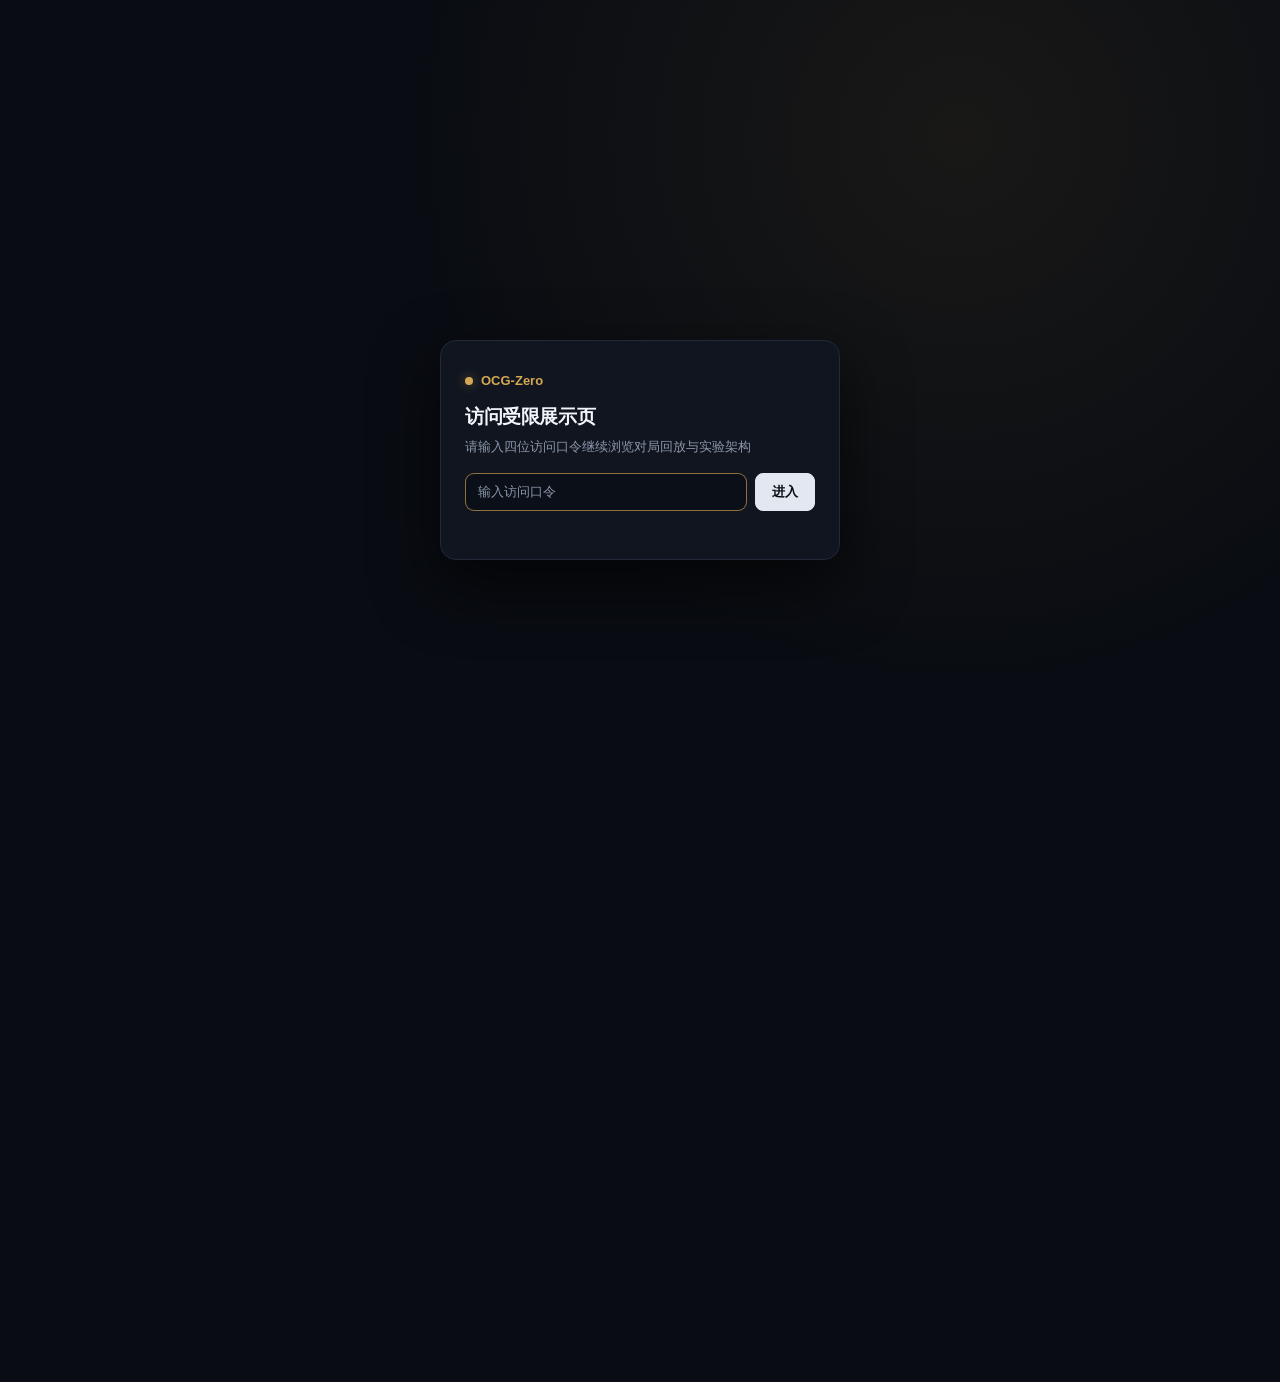
==== commit 02579e02: "Add architecture/compute comparison page and client-side password gate" ====
--- a/index.html
+++ b/index.html
@@ -5,6 +5,7 @@
   <meta name="viewport" content="width=device-width, initial-scale=1.0" />
   <title>OCG-Zero · 对局回放浏览</title>
   <link rel="stylesheet" href="assets/style.css" />
+  <script src="assets/gate.js"></script>
 </head>
 <body>
   <nav class="topbar">
@@ -14,6 +15,7 @@
         <a class="nav-link active" href="index.html">对局回放</a>
         <a class="nav-link" href="puct.html">PUCT 实时选招</a>
         <a class="nav-link" href="psro.html">PSRO 博弈演化</a>
+        <a class="nav-link" href="arch.html">架构与算力</a>
       </div>
     </div>
   </nav>
--- a/assets/style.css
+++ b/assets/style.css
@@ -363,3 +363,77 @@
   margin-top: 42px; padding-top: 16px; border-top: 1px solid var(--border);
   font-size: 11.5px; color: var(--muted); display: flex; flex-wrap: wrap; justify-content: space-between; gap: 10px;
 }
+
+/* Password Gate */
+html.gate-locked .topbar,
+html.gate-locked main {
+  visibility: hidden; opacity: 0; pointer-events: none;
+}
+.gate-overlay {
+  position: fixed; inset: 0; z-index: 100;
+  display: flex; align-items: center; justify-content: center; padding: 20px;
+  background: radial-gradient(circle at 75% 15%, rgba(212, 168, 83, 0.08), transparent 45%), var(--bg);
+  transition: opacity .18s ease;
+}
+.gate-overlay.unlocking { opacity: 0; pointer-events: none; }
+.gate-card {
+  width: min(400px, 100%);
+  background: var(--surface); border: 1px solid var(--border); border-radius: 16px;
+  padding: 26px 24px 22px;
+  box-shadow: 0 24px 64px rgba(0, 0, 0, 0.65);
+}
+.gate-card.shake { animation: gateShake .32s ease; }
+@keyframes gateShake {
+  0%, 100% { transform: translateX(0); }
+  25% { transform: translateX(-7px); }
+  55% { transform: translateX(6px); }
+  80% { transform: translateX(-3px); }
+}
+.gate-brand {
+  display: inline-flex; align-items: center; gap: 8px;
+  font-size: 13px; font-weight: 750; color: var(--gold); margin-bottom: 10px;
+}
+.gate-title { font-size: 1.2rem; font-weight: 750; letter-spacing: -0.02em; }
+.gate-sub { margin-top: 5px; font-size: 12.5px; color: var(--muted); }
+.gate-row { display: flex; gap: 8px; margin-top: 16px; }
+.gate-input {
+  flex: 1 1 auto; min-width: 0;
+  background: #0b0f17; border: 1px solid var(--border); border-radius: 9px;
+  padding: 9px 12px; color: var(--text); font-family: var(--mono); font-size: 14px;
+  letter-spacing: 0.14em; outline: none; transition: border-color .15s;
+}
+.gate-input::placeholder { letter-spacing: normal; color: var(--muted); font-family: var(--sans); font-size: 12.5px; }
+.gate-input:focus { border-color: rgba(212, 168, 83, 0.65); }
+.gate-btn { padding: 9px 16px; font-size: 13px; }
+.gate-err { min-height: 18px; margin-top: 8px; font-size: 12px; color: var(--rose); }
+.nav-lock-btn {
+  margin-left: 4px; padding: 5px 10px; border-radius: 8px; font-size: 12px; font-weight: 550;
+  background: transparent; border: 1px solid var(--border); color: var(--muted);
+  cursor: pointer; font-family: var(--sans); white-space: nowrap; transition: all .15s;
+}
+.nav-lock-btn:hover { color: var(--text); border-color: #384963; background: rgba(255, 255, 255, 0.04); }
+
+/* Architecture & Compute Diagrams */
+.svg-frame {
+  background:
+    linear-gradient(90deg, rgba(255, 255, 255, 0.022) 1px, transparent 1px) 0 0 / 32px 32px,
+    linear-gradient(0deg, rgba(255, 255, 255, 0.022) 1px, transparent 1px) 0 0 / 32px 32px,
+    #0b0f17;
+  border: 1px solid var(--border); border-radius: 12px; padding: 14px; overflow-x: auto;
+}
+.svg-frame svg { display: block; width: 100%; min-width: 720px; height: auto; }
+.tier-card {
+  background: #0b0f17; border: 1px solid var(--border); border-radius: 12px;
+  padding: 15px 16px; display: flex; flex-direction: column; gap: 7px;
+}
+.tier-card.good { border-color: rgba(52, 211, 153, 0.40); }
+.tier-card.warn { border-color: rgba(212, 168, 83, 0.42); }
+.tier-card.bad { border-color: rgba(251, 113, 133, 0.40); }
+.tier-badge {
+  display: inline-block; align-self: flex-start; padding: 2px 9px; border-radius: 999px;
+  font-size: 11px; font-weight: 650; border: 1px solid var(--border); background: var(--surface);
+}
+.tier-card.good .tier-badge { color: var(--green); border-color: rgba(52, 211, 153, 0.35); }
+.tier-card.warn .tier-badge { color: var(--gold); border-color: rgba(212, 168, 83, 0.38); }
+.tier-card.bad .tier-badge { color: var(--rose); border-color: rgba(251, 113, 133, 0.35); }
+.tier-metric { font-family: var(--mono); font-size: 1.15rem; font-weight: 750; color: var(--text); }
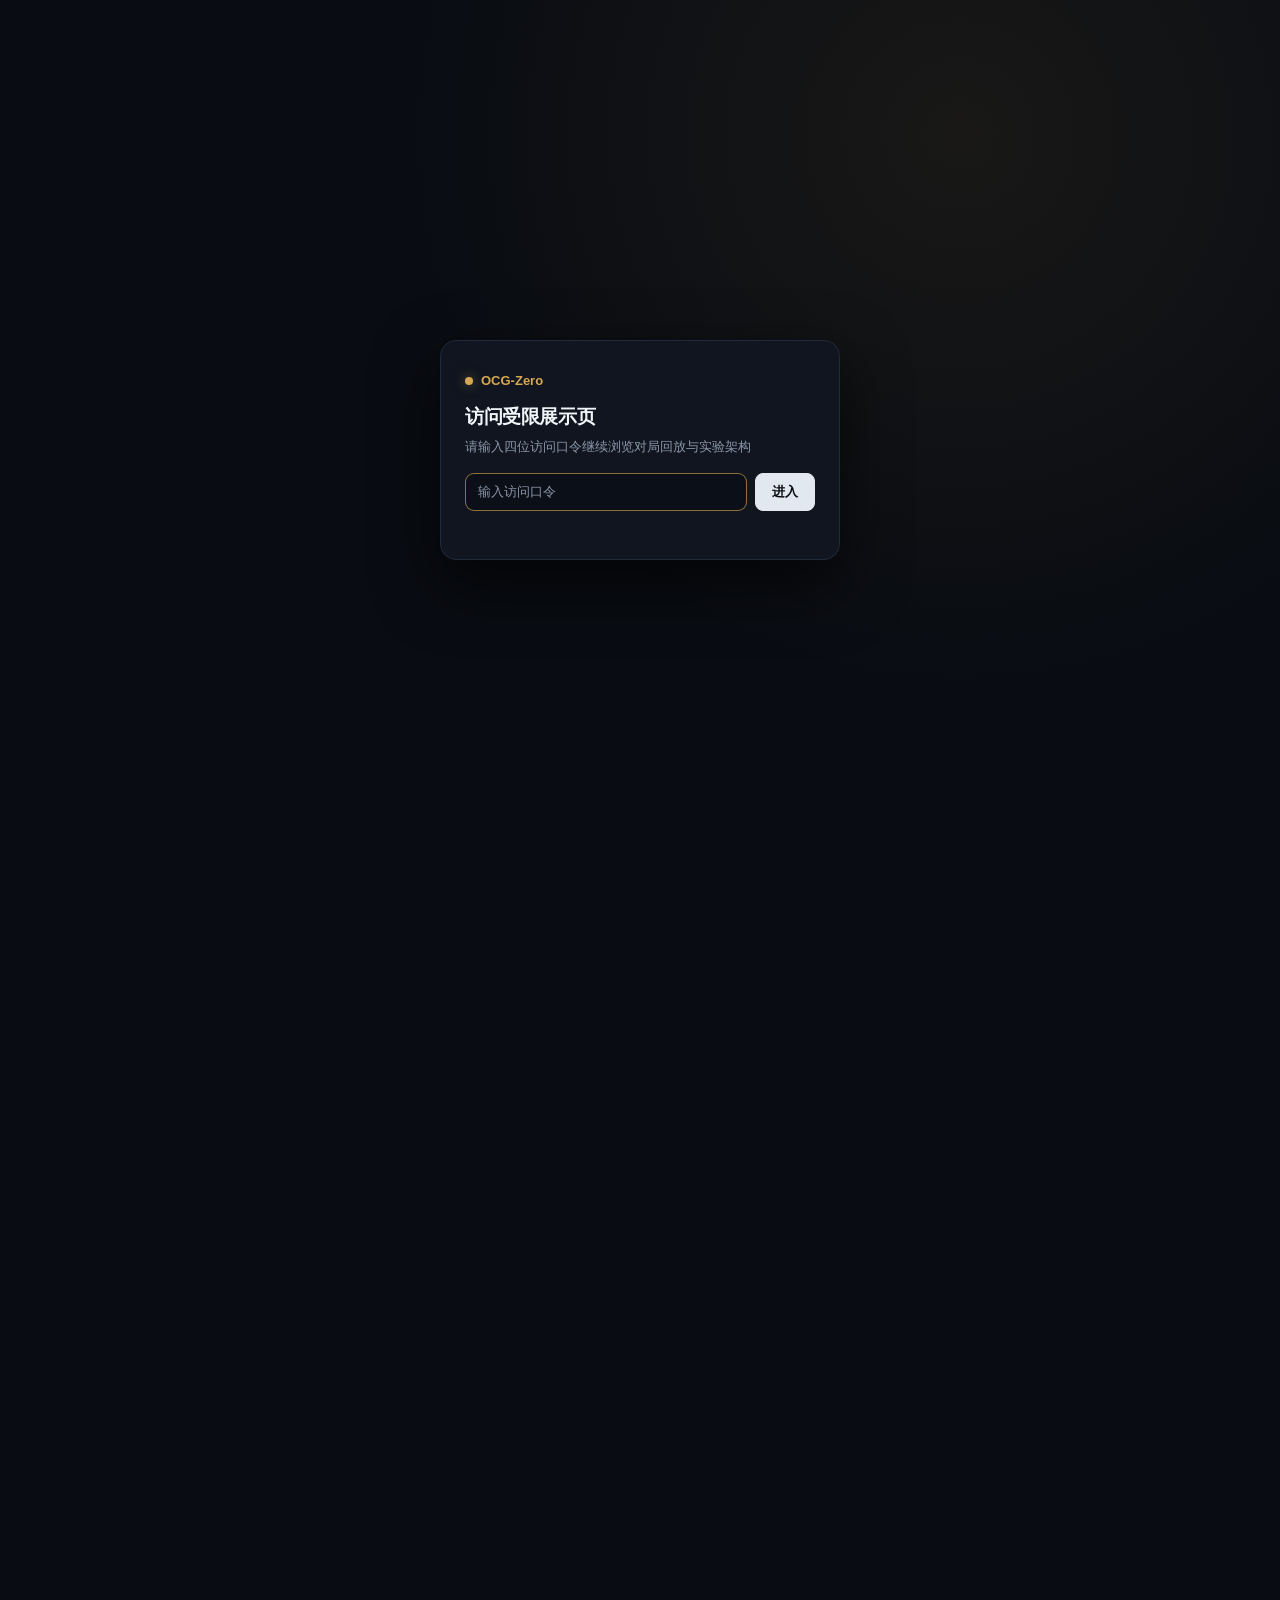
==== commit 7449edd6: "Add 6 MyCard athletic Bo3 replays and interactive zone/card inspector" ====
--- a/index.html
+++ b/index.html
@@ -15,14 +15,15 @@
         <a class="nav-link active" href="index.html">对局回放</a>
         <a class="nav-link" href="puct.html">PUCT 实时选招</a>
         <a class="nav-link" href="psro.html">PSRO 博弈演化</a>
+        <a class="nav-link" href="breaker.html">后攻破阵</a>
         <a class="nav-link" href="arch.html">架构与算力</a>
       </div>
     </div>
   </nav>
   <main class="container">
     <div class="page-head">
-      <h1>OCG-Zero · 真实规则对局回放</h1>
-      <p>原装 40 卡 OCG 卡表实测轨迹，全量动作经双核心 0 重试核验，卡名已按官方中文数据库校对。</p>
+      <h1>OCG-Zero · 真实规则与排位对局回放</h1>
+      <p>包含 4 场离线实验室基准回放与 6 场 MyCard 竞技排位（Bo3）真人实战高光/复盘；桌垫上的手牌、双方墓地、除外、额外、卡组、Bo3 换备及每张在场卡均可点击查看详情与官方中文卡文。</p>
     </div>
 
     <section class="kpi-grid">
@@ -42,13 +43,14 @@
         <div class="kpi-sub">跳过早期诱饵，T1 目标达成率减半</div>
       </div>
       <div class="kpi">
-        <div class="kpi-label">天杯龙后攻 8000 OTK</div>
+        <div class="kpi-label">天杯龙后攻 · 排位与破阵</div>
         <div class="kpi-value">38.75%</div>
-        <div class="kpi-sub">对 4 梯队满场 63.75% 全清破阵</div>
+        <div class="kpi-sub">离线 63.75% 全清 · 新增 6 场 MyCard 真人排位 Bo3</div>
       </div>
     </section>
 
     <section class="panel">
+      <div class="filter-bar" id="scenarioFilters"></div>
       <div class="tabs" id="scenarioTabs"></div>
 
       <div style="display:flex;flex-wrap:wrap;justify-content:space-between;align-items:baseline;gap:10px;margin-bottom:10px;">
@@ -68,6 +70,7 @@
             </div>
             <div class="bar-group">
               <button class="btn" id="handBtn">当前手牌</button>
+              <button class="btn" id="zoneBtn">墓地/除外/额外</button>
               <button class="btn" id="deckBtn">完整卡组</button>
               <button class="btn" id="matToggleBtn">深空桌垫</button>
               <span class="lp-tag opp"><span id="lpLabel1">对手</span> <b id="lp1">8000</b></span>
@@ -82,15 +85,15 @@
           <div class="playmat-scroll">
             <div class="playmat" id="playmatBox">
               <div class="playmat-grid">
-                <div class="zone pile" id="oppDeck"></div>
+                <div class="zone pile clickable" id="oppDeck" title="点击查看对手已亮卡表"></div>
                 <div class="zone st pend-red" id="oppS4"></div>
                 <div class="zone st" id="oppS3"></div>
                 <div class="zone st" id="oppS2"></div>
                 <div class="zone st" id="oppS1"></div>
                 <div class="zone st pend-blue" id="oppS0"></div>
-                <div class="zone pile" id="oppExtra"></div>
-
-                <div class="zone pile" id="oppGY"></div>
+                <div class="zone pile clickable" id="oppExtra" title="点击查看对手已亮卡表"></div>
+
+                <div class="zone pile clickable" id="oppGY" title="点击检视对手墓地与除外区"></div>
                 <div class="zone mz" id="oppM4"></div>
                 <div class="zone mz" id="oppM3"></div>
                 <div class="zone mz" id="oppM2"></div>
@@ -113,20 +116,20 @@
                 <div class="zone mz" id="p0M2"></div>
                 <div class="zone mz" id="p0M3"></div>
                 <div class="zone mz" id="p0M4"></div>
-                <div class="zone pile" id="p0GY"></div>
-
-                <div class="zone pile" id="p0Extra"></div>
+                <div class="zone pile clickable" id="p0GY" title="点击检视我方墓地与除外区"></div>
+
+                <div class="zone pile clickable" id="p0Extra" title="点击检视我方额外卡组"></div>
                 <div class="zone st pend-blue" id="p0S0"></div>
                 <div class="zone st" id="p0S1"></div>
                 <div class="zone st" id="p0S2"></div>
                 <div class="zone st" id="p0S3"></div>
                 <div class="zone st pend-red" id="p0S4"></div>
-                <div class="zone pile" id="p0Deck"></div>
+                <div class="zone pile clickable" id="p0Deck" title="点击查看我方完整主/额/副卡组"></div>
               </div>
             </div>
           </div>
 
-          <div class="grave-line" id="gyRow"><span>墓地：暂无</span></div>
+          <div class="zone-strip" id="zoneStrip"></div>
           <p id="scNote" style="font-size:11.5px;color:var(--muted);line-height:1.5;"></p>
         </div>
 
@@ -140,11 +143,14 @@
           </div>
           <div class="milestones" id="milestones"></div>
           <div class="step-detail">
-            <h3 id="stepTitle"></h3>
+            <div class="step-head-row">
+              <h3 id="stepTitle"></h3>
+              <span class="src-badge" id="stepSrcBadge" style="display:none;"></span>
+            </div>
             <p id="stepDesc"></p>
           </div>
           <div style="display:flex;justify-content:space-between;font-size:11px;color:var(--muted);padding:0 2px;">
-            <span>动作日志</span><span>点击任意行跳转</span>
+            <span>动作日志</span><span>点击任意行跳转 · 场上卡片可点开</span>
           </div>
           <div class="step-log" id="stepLog"></div>
         </div>
@@ -167,11 +173,12 @@
     </section>
 
     <footer>
-      <span>OCG-Zero 公开展示页 · 7×5 对局回放浏览器</span>
-      <span>卡名核对来源：YGOCDB 中文卡表</span>
+      <span>OCG-Zero 公开展示页 · 7×5 对局回放与多区域检视浏览器</span>
+      <span>卡名与卡文核对来源：YGOCDB 中文卡表 &amp; MyCard 竞技排位实录</span>
     </footer>
   </main>
 
+  <!-- Deck / Opp Cards / Bo3 Side Modal -->
   <div class="modal-backdrop" id="deckModal">
     <div class="modal-box">
       <div class="modal-head">
@@ -181,21 +188,57 @@
         </div>
         <button class="btn" id="closeDeckBtn">关闭</button>
       </div>
-      <div class="deck-cols" id="deckModalBody"></div>
+      <div class="modal-tabs" id="deckModalTabs"></div>
+      <div id="deckModalBody"></div>
     </div>
   </div>
 
+  <!-- Zones Modal: GY / Removed / Extra / Opp Seen / Side Swaps -->
+  <div class="modal-backdrop" id="zoneModal">
+    <div class="modal-box">
+      <div class="modal-head">
+        <div>
+          <h3 id="zoneModalTitle" style="font-size:1.05rem;">区域卡片检视</h3>
+          <p id="zoneModalSub" style="font-size:12px;color:var(--muted);margin-top:2px;"></p>
+        </div>
+        <button class="btn" id="closeZoneBtn">关闭</button>
+      </div>
+      <div class="modal-tabs" id="zoneModalTabs"></div>
+      <div id="zoneModalBody"></div>
+    </div>
+  </div>
+
+  <!-- Single Card Detail Modal (Topmost) -->
+  <div class="modal-backdrop card-modal-backdrop" id="cardModal">
+    <div class="modal-box card-modal-box">
+      <div class="modal-head">
+        <div>
+          <h3 id="cardModalTitle" style="font-size:1.08rem;">卡片详情</h3>
+          <p id="cardModalSub" style="font-size:12px;color:var(--muted);margin-top:2px;"></p>
+        </div>
+        <button class="btn" id="closeCardBtn">关闭</button>
+      </div>
+      <div id="cardModalBody"></div>
+    </div>
+  </div>
+
+  <script src="assets/replays_data.js"></script>
   <script>
-    const SCENARIOS = [{"id":"tier4_boss","title":"场景 1 · Tier 4 植物均（实验 5 件套基准展开）","subtitle":"88 步完整真实轨迹 · 24 次连锁 · 终场：回生之铁丹尼拘律树 + 六花圣 泪滴花束 + 轩辕十四 + 六花来来 + 墓地六花的白姬","side0":"我方 · 植物均","side1":"对手 · 手坑位","p1Label":"对手手牌 / 场面","note":"对应卡组：植物均（40 主卡组 + 15 额外），目标为早期实验设定的 5 件套基准终场（回生之铁丹尼拘律树 + 泪滴花束 + 轩辕十四 + 六花来来 + 墓地白姬）。","milestones":[["起手展开",0],["外挂轩辕十四",19],["芳香茉莉桥",49],["连锁高峰",85],["最终终场",87]],"steps":[{"lp":[8000,8000],"phase":"第 1 回合 · 主要阶段 1","m":[null,null,null,null,null],"emz":[null,null],"s":[null,{"name":"六花绚烂","meta":"盖放 · 已使用","kind":"spell"},null,null,null,null],"p1":[null,null,null,null,null],"p1Hand":[],"p0Hand":[],"chain":[],"gy":[],"removed":[],"note":"","chainCount":0,"stats":{},"emzSide":null,"title":"盖放《六花绚烂》","desc":"起手先把《六花绚烂》盖放到魔法·陷阱区，为检索《六花精 叶六花精 叶牡丹》保留资源。"},{"lp":[8000,8000],"phase":"第 1 回合 · 主要阶段 1","m":[null,null,null,null,null],"emz":[null,null],"s":[null,{"name":"六花绚烂","meta":"盖放 · 已使用","kind":"spell"},null,null,null,null],"p1":[null,null,null,null,null],"p1Hand":[],"p0Hand":[],"chain":[],"gy":[],"removed":[],"note":"","chainCount":0,"stats":{},"emzSide":null,"title":"放置到魔法·陷阱区 S1","desc":"区域放置确认：S1 与真实轨迹一致。"},{"lp":[8000,8000],"phase":"第 1 回合 · 主要阶段 1","m":[null,null,null,null,null],"emz":[null,null],"s":[null,{"name":"六花绚烂","meta":"盖放 · 已使用","kind":"spell"},null,null,null,null],"p1":[null,null,null,null,null],"p1Hand":[],"p0Hand":[],"chain":[{"p":0,"text":"CL1 六花绚烂"}],"gy":[],"removed":[],"note":"","chainCount":1,"stats":{},"emzSide":null,"title":"发动《六花绚烂》","desc":"《六花绚烂》发动，检索《六花精 叶六花精 叶牡丹》；本局第 1 次连锁成立。"},{"lp":[8000,8000],"phase":"第 1 回合 · 主要阶段 1","m":[null,null,null,null,null],"emz":[null,null],"s":[null,{"name":"六花绚烂","meta":"盖放 · 已使用","kind":"spell"},null,null,null,null],"p1":[null,null,null,null,null],"p1Hand":[],"p0Hand":[],"chain":[{"p":0,"text":"CL1 六花绚烂"}],"gy":[],"removed":[],"note":"","chainCount":1,"stats":{},"emzSide":null,"title":"挑选《六花精 叶六花精 叶牡丹》","desc":"《六花精 叶六花精 叶牡丹》加入手牌，作为后续植物族展开的补点。"},{"lp":[8000,8000],"phase":"第 1 回合 · 主要阶段 1","m":[null,null,null,null,null],"emz":[null,null],"s":[null,{"name":"六花绚烂","meta":"盖放 · 已使用","kind":"spell"},null,null,null,null],"p1":[null,null,null,null,null],"p1Hand":[],"p0Hand":[],"chain":[{"p":0,"text":"CL1 六花绚烂"}],"gy":[],"removed":[],"note":"","chainCount":1,"stats":{},"emzSide":null,"title":"通常召唤《圣种之地灵》","desc":"通常召唤《圣种之地灵》，本回合第 1 次通常召唤。"},{"lp":[8000,8000],"phase":"第 1 回合 · 主要阶段 1","m":[null,null,null,null,{"name":"圣种之地灵","meta":"等级 1 · 植物族 · 调整","kind":"monster"}],"emz":[null,null],"s":[null,{"name":"六花绚烂","meta":"盖放 · 已使用","kind":"spell"},null,null,null,null],"p1":[null,null,null,null,null],"p1Hand":[],"p0Hand":[],"chain":[{"p":0,"text":"CL1 六花绚烂"}],"gy":[],"removed":[],"note":"","chainCount":1,"stats":{},"emzSide":null,"title":"放置到主怪兽区 M4","desc":"《圣种之地灵》落在 M4，主怪兽区开始建立。"},{"lp":[8000,8000],"phase":"第 1 回合 · 主要阶段 1","m":[null,null,null,null,null],"emz":[null,null],"s":[null,{"name":"六花绚烂","meta":"盖放 · 已使用","kind":"spell"},null,null,null,null],"p1":[null,null,null,null,null],"p1Hand":[],"p0Hand":[],"chain":[{"p":0,"text":"CL1 六花绚烂"}],"gy":["圣种之地灵"],"removed":[],"note":"","chainCount":1,"stats":{},"emzSide":null,"title":"特殊召唤《圣天树之幼精》","desc":"以《圣种之地灵》为素材连接召唤《圣天树之幼精》，《圣种之地灵》送墓。"},{"lp":[8000,8000],"phase":"第 1 回合 · 主要阶段 1","m":[null,null,null,null,null],"emz":[{"name":"圣天树之幼精","meta":"LINK-1 · 植物族","kind":"link"},null],"s":[null,{"name":"六花绚烂","meta":"盖放 · 已使用","kind":"spell"},null,null,null,null],"p1":[null,null,null,null,null],"p1Hand":[],"p0Hand":[],"chain":[{"p":0,"text":"CL1 六花绚烂"}],"gy":["圣种之地灵"],"removed":[],"note":"","chainCount":1,"stats":{},"emzSide":null,"title":"放置到额外怪兽区左侧（M5）","desc":"《圣天树之幼精》进入额外怪兽区左侧，链接箭头指向主怪兽区。"},{"lp":[8000,8000],"phase":"第 1 回合 · 主要阶段 1","m":[null,null,null,null,null],"emz":[{"name":"圣天树之幼精","meta":"LINK-1 · 植物族","kind":"link"},null],"s":[null,{"name":"六花绚烂","meta":"盖放 · 已使用","kind":"spell"},null,null,null,null],"p1":[null,null,null,null,null],"p1Hand":[],"p0Hand":[],"chain":[{"p":0,"text":"CL1 圣天树之幼精"}],"gy":["圣种之地灵"],"removed":[],"note":"","chainCount":2,"stats":{},"emzSide":null,"title":"确认发动《圣天树之幼精》的触发效果","desc":"《圣天树之幼精》触发，检索《圣蔓的播种》；第 2 次连锁。"},{"lp":[8000,8000],"phase":"第 1 回合 · 主要阶段 1","m":[null,null,null,null,null],"emz":[{"name":"圣天树之幼精","meta":"LINK-1 · 植物族","kind":"link"},null],"s":[null,{"name":"六花绚烂","meta":"盖放 · 已使用","kind":"spell"},null,null,null,null],"p1":[null,null,null,null,null],"p1Hand":[],"p0Hand":[],"chain":[{"p":0,"text":"CL1 圣天树之幼精"}],"gy":["圣种之地灵"],"removed":[],"note":"","chainCount":2,"stats":{},"emzSide":null,"title":"挑选《圣蔓的播种》","desc":"《圣蔓的播种》加入手牌，准备铺开圣种轴。"},{"lp":[8000,8000],"phase":"第 1 回合 · 主要阶段 1","m":[null,{"name":"兽带斗神“百合”胃宿二","meta":"装备魔法","kind":"monster"},null,null,null],"emz":[{"name":"圣天树之幼精","meta":"LINK-1 · 植物族","kind":"link"},null],"s":[null,{"name":"六花绚烂","meta":"盖放 · 已使用","kind":"spell"},null,null,null,null],"p1":[null,null,null,null,null],"p1Hand":[],"p0Hand":[],"chain":[{"p":0,"text":"CL1 兽带斗神“百合”胃宿二"}],"gy":["圣种之地灵"],"removed":[],"note":"","chainCount":3,"stats":{},"emzSide":null,"title":"发动《兽带斗神“百合”胃宿二》","desc":"《兽带斗神“百合”胃宿二》从手牌发动，提前布置兽带斗神外挂。"},{"lp":[8000,8000],"phase":"第 1 回合 · 主要阶段 1","m":[null,{"name":"兽带斗神“百合”胃宿二","meta":"装备魔法","kind":"monster"},null,null,null],"emz":[{"name":"圣天树之幼精","meta":"LINK-1 · 植物族","kind":"link"},null],"s":[null,{"name":"六花绚烂","meta":"盖放 · 已使用","kind":"spell"},null,null,null,null],"p1":[null,null,null,null,null],"p1Hand":[],"p0Hand":[],"chain":[{"p":0,"text":"CL1 兽带斗神“百合”胃宿二"}],"gy":["圣种之地灵"],"removed":[],"note":"","chainCount":3,"stats":{},"emzSide":null,"title":"放置到主怪兽区 M1","desc":"《兽带斗神“百合”胃宿二》落在 M1。"},{"lp":[8000,8000],"phase":"第 1 回合 · 主要阶段 1","m":[null,{"name":"兽带斗神“百合”胃宿二","meta":"装备魔法","kind":"monster"},null,null,null],"emz":[{"name":"圣天树之幼精","meta":"LINK-1 · 植物族","kind":"link"},null],"s":[null,{"name":"六花绚烂","meta":"盖放 · 已使用","kind":"spell"},null,null,null,null],"p1":[null,null,null,null,null],"p1Hand":[],"p0Hand":[],"chain":[{"p":0,"text":"CL1 兽带斗神“百合”胃宿二"}],"gy":["圣种之地灵"],"removed":[],"note":"","chainCount":3,"stats":{},"emzSide":null,"title":"确认《兽带斗神“百合”胃宿二》的表示形式","desc":"攻击表示确认，兽带斗神外挂开始与植物轴并行。"},{"lp":[8000,8000],"phase":"第 1 回合 · 主要阶段 1","m":[null,{"name":"兽带斗神“百合”胃宿二","meta":"装备魔法","kind":"monster"},null,null,null],"emz":[{"name":"圣天树之幼精","meta":"LINK-1 · 植物族","kind":"link"},null],"s":[null,{"name":"六花绚烂","meta":"盖放 · 已使用","kind":"spell"},null,null,null,null],"p1":[null,null,null,null,null],"p1Hand":[],"p0Hand":[],"chain":[{"p":0,"text":"CL1 兽带斗神“百合”胃宿二"}],"gy":["圣种之地灵"],"removed":[],"note":"","chainCount":3,"stats":{},"emzSide":null,"title":"放置到魔法·陷阱区 S2","desc":"装备联动区域 S2 记录完成。"},{"lp":[8000,8000],"phase":"第 1 回合 · 主要阶段 1","m":[null,{"name":"兽带斗神“百合”胃宿二","meta":"装备魔法","kind":"monster"},null,null,null],"emz":[{"name":"圣天树之幼精","meta":"LINK-1 · 植物族","kind":"link"},null],"s":[null,{"name":"六花绚烂","meta":"盖放 · 已使用","kind":"spell"},null,null,null,null],"p1":[null,null,null,null,null],"p1Hand":[],"p0Hand":[],"chain":[{"p":0,"text":"CL1 兽带斗神“百合”胃宿二"}],"gy":["圣种之地灵"],"removed":[],"note":"","chainCount":4,"stats":{},"emzSide":null,"title":"发动《兽带斗神“百合”胃宿二》的装备效果","desc":"《兽带斗神“百合”胃宿二》再次发动，进入装备联动。"},{"lp":[8000,8000],"phase":"第 1 回合 · 主要阶段 1","m":[null,{"name":"兽带斗神“百合”胃宿二","meta":"装备魔法","kind":"monster"},null,null,null],"emz":[{"name":"圣天树之幼精","meta":"LINK-1 · 植物族","kind":"link"},null],"s":[null,{"name":"六花绚烂","meta":"盖放 · 已使用","kind":"spell"},null,null,null,null],"p1":[null,null,null,null,null],"p1Hand":[],"p0Hand":[],"chain":[{"p":0,"text":"CL1 兽带斗神“百合”胃宿二"}],"gy":["圣种之地灵"],"removed":[],"note":"","chainCount":4,"stats":{},"emzSide":null,"title":"以《兽带斗神“百合”胃宿二》为对象","desc":"效果对象确认，装备关系建立。"},{"lp":[8000,8000],"phase":"第 1 回合 · 主要阶段 1","m":[null,{"name":"兽带斗神“百合”胃宿二","meta":"装备魔法","kind":"monster"},null,null,null],"emz":[{"name":"圣天树之幼精","meta":"LINK-1 · 植物族","kind":"link"},null],"s":[null,{"name":"六花绚烂","meta":"盖放 · 已使用","kind":"spell"},null,null,null,{"name":"圆盘斗技场 兽带斗神环形擂台","meta":"场地魔法","kind":"field"}],"p1":[null,null,null,null,null],"p1Hand":[],"p0Hand":[],"chain":[{"p":0,"text":"CL1 兽带斗神“百合”胃宿二"}],"gy":["圣种之地灵"],"removed":[],"note":"","chainCount":4,"stats":{},"emzSide":null,"title":"盖放《圆盘斗技场 兽带斗神环形擂台》","desc":"盖放《圆盘斗技场 兽带斗神环形擂台》，为《兽带斗神“王者”轩辕十四》的检索与装备做准备。"},{"lp":[8000,8000],"phase":"第 1 回合 · 主要阶段 1","m":[null,{"name":"兽带斗神“百合”胃宿二","meta":"装备魔法","kind":"monster"},null,null,null],"emz":[{"name":"圣天树之幼精","meta":"LINK-1 · 植物族","kind":"link"},null],"s":[null,{"name":"六花绚烂","meta":"盖放 · 已使用","kind":"spell"},null,null,null,{"name":"圆盘斗技场 兽带斗神环形擂台","meta":"场地魔法","kind":"field"}],"p1":[null,null,null,null,null],"p1Hand":[],"p0Hand":[],"chain":[{"p":0,"text":"CL1 圆盘斗技场 兽带斗神环形擂台"}],"gy":["圣种之地灵"],"removed":[],"note":"","chainCount":5,"stats":{},"emzSide":null,"title":"发动《圆盘斗技场 兽带斗神环形擂台》","desc":"《圆盘斗技场 兽带斗神环形擂台》发动；第 5 次连锁。"},{"lp":[8000,8000],"phase":"第 1 回合 · 主要阶段 1","m":[null,{"name":"兽带斗神“百合”胃宿二","meta":"装备魔法","kind":"monster"},null,null,null],"emz":[{"name":"圣天树之幼精","meta":"LINK-1 · 植物族","kind":"link"},null],"s":[null,{"name":"六花绚烂","meta":"盖放 · 已使用","kind":"spell"},null,null,null,{"name":"圆盘斗技场 兽带斗神环形擂台","meta":"场地魔法","kind":"field"}],"p1":[null,null,null,null,null],"p1Hand":[],"p0Hand":[],"chain":[{"p":0,"text":"CL1 圆盘斗技场 兽带斗神环形擂台"}],"gy":["圣种之地灵"],"removed":[],"note":"","chainCount":5,"stats":{},"emzSide":null,"title":"确认：是","desc":"确认发动，场地效果进入结算。"},{"lp":[8000,8000],"phase":"第 1 回合 · 主要阶段 1","m":[null,{"name":"兽带斗神“百合”胃宿二","meta":"装备魔法","kind":"monster"},null,null,{"name":"兽带斗神“王者”轩辕十四","meta":"ATK 3500 · 兽带斗神","kind":"monster"}],"emz":[{"name":"圣天树之幼精","meta":"LINK-1 · 植物族","kind":"link"},null],"s":[null,{"name":"六花绚烂","meta":"盖放 · 已使用","kind":"spell"},null,null,null,{"name":"圆盘斗技场 兽带斗神环形擂台","meta":"场地魔法","kind":"field"}],"p1":[null,null,null,null,null],"p1Hand":[],"p0Hand":[],"chain":[{"p":0,"text":"CL1 兽带斗神“王者”轩辕十四"}],"gy":["圣种之地灵"],"removed":[],"note":"","chainCount":6,"stats":{},"emzSide":null,"title":"发动《兽带斗神“王者”轩辕十四》","desc":"《兽带斗神“王者”轩辕十四》登场，形成 ATK 3500 的终端压制点；第 6 次连锁。"},{"lp":[8000,8000],"phase":"第 1 回合 · 主要阶段 1","m":[null,{"name":"兽带斗神“百合”胃宿二","meta":"装备魔法","kind":"monster"},null,null,{"name":"兽带斗神“王者”轩辕十四","meta":"ATK 3500 · 兽带斗神","kind":"monster"}],"emz":[{"name":"圣天树之幼精","meta":"LINK-1 · 植物族","kind":"link"},null],"s":[null,{"name":"六花绚烂","meta":"盖放 · 已使用","kind":"spell"},null,null,null,{"name":"圆盘斗技场 兽带斗神环形擂台","meta":"场地魔法","kind":"field"}],"p1":[null,null,null,null,null],"p1Hand":[],"p0Hand":[],"chain":[{"p":0,"text":"CL1 兽带斗神“王者”轩辕十四"}],"gy":["圣种之地灵"],"removed":[],"note":"","chainCount":6,"stats":{},"emzSide":null,"title":"放置到主怪兽区 M4","desc":"《兽带斗神“王者”轩辕十四》落在 M4，主怪兽区核心就位。"},{"lp":[8000,8000],"phase":"第 1 回合 · 主要阶段 1","m":[null,{"name":"兽带斗神“百合”胃宿二","meta":"装备魔法","kind":"monster"},null,null,{"name":"兽带斗神“王者”轩辕十四","meta":"ATK 3500 · 兽带斗神","kind":"monster"}],"emz":[{"name":"圣天树之幼精","meta":"LINK-1 · 植物族","kind":"link"},null],"s":[null,{"name":"六花绚烂","meta":"盖放 · 已使用","kind":"spell"},null,null,null,{"name":"圆盘斗技场 兽带斗神环形擂台","meta":"场地魔法","kind":"field"}],"p1":[null,null,null,null,null],"p1Hand":[],"p0Hand":[],"chain":[{"p":0,"text":"CL1 兽带斗神“王者”轩辕十四"}],"gy":["圣种之地灵"],"removed":[],"note":"","chainCount":6,"stats":{},"emzSide":null,"title":"确认《兽带斗神“王者”轩辕十四》的表示形式","desc":"攻击表示确认，兽带斗神终端站定。"},{"lp":[8000,8000],"phase":"第 1 回合 · 主要阶段 1","m":[null,null,null,null,{"name":"兽带斗神“王者”轩辕十四","meta":"ATK 3500 · 兽带斗神","kind":"monster"}],"emz":[{"name":"圣天树之幼精","meta":"LINK-1 · 植物族","kind":"link"},null],"s":[null,{"name":"六花绚烂","meta":"盖放 · 已使用","kind":"spell"},null,null,{"name":"兽带斗神“百合”胃宿二","meta":"装备魔法","kind":"monster"},{"name":"圆盘斗技场 兽带斗神环形擂台","meta":"场地魔法","kind":"field"}],"p1":[null,null,null,null,null],"p1Hand":[],"p0Hand":[],"chain":[{"p":0,"text":"CL1 兽带斗神“王者”轩辕十四"}],"gy":["圣种之地灵"],"removed":[],"note":"","chainCount":6,"stats":{},"emzSide":null,"title":"放置到魔法·陷阱区 S4","desc":"《兽带斗神“百合”胃宿二》转为装备，落在 S4。"},{"lp":[8000,8000],"phase":"第 1 回合 · 主要阶段 1","m":[null,null,null,null,{"name":"兽带斗神“王者”轩辕十四","meta":"ATK 3500 · 兽带斗神","kind":"monster"}],"emz":[{"name":"圣天树之幼精","meta":"LINK-1 · 植物族","kind":"link"},null],"s":[null,{"name":"圣蔓的播种","meta":"已发动","kind":"spell"},null,null,{"name":"兽带斗神“百合”胃宿二","meta":"装备魔法","kind":"monster"},{"name":"圆盘斗技场 兽带斗神环形擂台","meta":"场地魔法","kind":"field"}],"p1":[null,null,null,null,null],"p1Hand":[],"p0Hand":[],"chain":[{"p":0,"text":"CL1 圣蔓的播种"}],"gy":["圣种之地灵"],"removed":[],"note":"","chainCount":7,"stats":{},"emzSide":null,"title":"发动《圣蔓的播种》","desc":"《圣蔓的播种》发动，开始第二次圣种展开；第 7 次连锁。"},{"lp":[8000,8000],"phase":"第 1 回合 · 主要阶段 1","m":[null,null,null,null,{"name":"兽带斗神“王者”轩辕十四","meta":"ATK 3500 · 兽带斗神","kind":"monster"}],"emz":[{"name":"圣天树之幼精","meta":"LINK-1 · 植物族","kind":"link"},null],"s":[null,{"name":"圣蔓的播种","meta":"已发动","kind":"spell"},null,null,{"name":"兽带斗神“百合”胃宿二","meta":"装备魔法","kind":"monster"},{"name":"圆盘斗技场 兽带斗神环形擂台","meta":"场地魔法","kind":"field"}],"p1":[null,null,null,null,null],"p1Hand":[],"p0Hand":[],"chain":[{"p":0,"text":"CL1 圣蔓的播种"}],"gy":["圣种之地灵"],"removed":[],"note":"","chainCount":7,"stats":{},"emzSide":null,"title":"放置到魔法·陷阱区 S1","desc":"《圣蔓的播种》占用 S1，魔法区记录同步。"},{"lp":[8000,8000],"phase":"第 1 回合 · 主要阶段 1","m":[null,null,null,null,{"name":"兽带斗神“王者”轩辕十四","meta":"ATK 3500 · 兽带斗神","kind":"monster"}],"emz":[{"name":"圣天树之幼精","meta":"LINK-1 · 植物族","kind":"link"},null],"s":[null,{"name":"圣蔓的播种","meta":"已发动","kind":"spell"},null,null,{"name":"兽带斗神“百合”胃宿二","meta":"装备魔法","kind":"monster"},{"name":"圆盘斗技场 兽带斗神环形擂台","meta":"场地魔法","kind":"field"}],"p1":[null,null,null,null,null],"p1Hand":[],"p0Hand":[],"chain":[{"p":0,"text":"CL1 圣蔓的播种"}],"gy":["圣种之地灵"],"removed":[],"note":"","chainCount":7,"stats":{},"emzSide":null,"title":"挑选《圣种之天双芽》","desc":"挑选《圣种之天双芽》，准备补充场值与连接素材。"},{"lp":[8000,8000],"phase":"第 1 回合 · 主要阶段 1","m":[{"name":"圣种之天双芽","meta":"等级 4 · 植物族","kind":"monster"},null,null,null,{"name":"兽带斗神“王者”轩辕十四","meta":"ATK 3500 · 兽带斗神","kind":"monster"}],"emz":[{"name":"圣天树之幼精","meta":"LINK-1 · 植物族","kind":"link"},null],"s":[null,{"name":"圣蔓的播种","meta":"已发动","kind":"spell"},null,null,{"name":"兽带斗神“百合”胃宿二","meta":"装备魔法","kind":"monster"},{"name":"圆盘斗技场 兽带斗神环形擂台","meta":"场地魔法","kind":"field"}],"p1":[null,null,null,null,null],"p1Hand":[],"p0Hand":[],"chain":[{"p":0,"text":"CL1 圣蔓的播种"}],"gy":["圣种之地灵"],"removed":[],"note":"","chainCount":7,"stats":{},"emzSide":null,"title":"放置到主怪兽区 M0","desc":"《圣种之天双芽》落在 M0。"},{"lp":[8000,8000],"phase":"第 1 回合 · 主要阶段 1","m":[{"name":"圣种之天双芽","meta":"等级 4 · 植物族","kind":"monster"},null,null,null,{"name":"兽带斗神“王者”轩辕十四","meta":"ATK 3500 · 兽带斗神","kind":"monster"}],"emz":[{"name":"圣天树之幼精","meta":"LINK-1 · 植物族","kind":"link"},null],"s":[null,{"name":"圣蔓的播种","meta":"已发动","kind":"spell"},null,null,{"name":"兽带斗神“百合”胃宿二","meta":"装备魔法","kind":"monster"},{"name":"圆盘斗技场 兽带斗神环形擂台","meta":"场地魔法","kind":"field"}],"p1":[null,null,null,null,null],"p1Hand":[],"p0Hand":[],"chain":[{"p":0,"text":"CL1 圣蔓的播种"}],"gy":["圣种之地灵"],"removed":[],"note":"","chainCount":7,"stats":{},"emzSide":null,"title":"确认《圣种之天双芽》的表示形式","desc":"表示形式确认，圣种轴继续铺场。"},{"lp":[8000,8000],"phase":"第 1 回合 · 主要阶段 1","m":[{"name":"圣种之天双芽","meta":"等级 4 · 植物族","kind":"monster"},null,null,null,{"name":"兽带斗神“王者”轩辕十四","meta":"ATK 3500 · 兽带斗神","kind":"monster"}],"emz":[{"name":"圣天树之幼精","meta":"LINK-1 · 植物族","kind":"link"},null],"s":[null,{"name":"圣蔓的播种","meta":"已发动","kind":"spell"},null,null,{"name":"兽带斗神“百合”胃宿二","meta":"装备魔法","kind":"monster"},{"name":"圆盘斗技场 兽带斗神环形擂台","meta":"场地魔法","kind":"field"}],"p1":[null,null,null,null,null],"p1Hand":[],"p0Hand":[],"chain":[{"p":0,"text":"CL1 圣种之天双芽"}],"gy":["圣种之地灵"],"removed":[],"note":"","chainCount":8,"stats":{},"emzSide":null,"title":"连锁《圣种之天双芽》","desc":"《圣种之天双芽》连锁成立；第 8 次连锁。"},{"lp":[8000,8000],"phase":"第 1 回合 · 主要阶段 1","m":[{"name":"圣种之天双芽","meta":"等级 4 · 植物族","kind":"monster"},null,null,null,{"name":"兽带斗神“王者”轩辕十四","meta":"ATK 3500 · 兽带斗神","kind":"monster"}],"emz":[{"name":"圣天树之幼精","meta":"LINK-1 · 植物族","kind":"link"},null],"s":[null,{"name":"圣蔓的播种","meta":"已发动","kind":"spell"},null,null,{"name":"兽带斗神“百合”胃宿二","meta":"装备魔法","kind":"monster"},{"name":"圆盘斗技场 兽带斗神环形擂台","meta":"场地魔法","kind":"field"}],"p1":[null,null,null,null,null],"p1Hand":[],"p0Hand":[],"chain":[{"p":0,"text":"CL1 圣种之天双芽"},{"p":0,"text":"CL2 圣天树之幼精"}],"gy":["圣种之地灵"],"removed":[],"note":"","chainCount":9,"stats":{},"emzSide":null,"title":"连锁《圣天树之幼精》","desc":"《圣天树之幼精》接上连锁；第 9 次连锁。"},{"lp":[8000,8000],"phase":"第 1 回合 · 主要阶段 1","m":[{"name":"圣种之天双芽","meta":"等级 4 · 植物族","kind":"monster"},null,null,{"name":"圣种之地灵","meta":"等级 1 · 植物族 · 调整","kind":"monster"},{"name":"兽带斗神“王者”轩辕十四","meta":"ATK 3500 · 兽带斗神","kind":"monster"}],"emz":[{"name":"圣天树之幼精","meta":"LINK-1 · 植物族","kind":"link"},null],"s":[null,{"name":"圣蔓的播种","meta":"已发动","kind":"spell"},null,null,{"name":"兽带斗神“百合”胃宿二","meta":"装备魔法","kind":"monster"},{"name":"圆盘斗技场 兽带斗神环形擂台","meta":"场地魔法","kind":"field"}],"p1":[null,null,null,null,null],"p1Hand":[],"p0Hand":[],"chain":[{"p":0,"text":"CL1 圣种之天双芽"},{"p":0,"text":"CL2 圣天树之幼精"}],"gy":["圣种之地灵"],"removed":[],"note":"","chainCount":9,"stats":{},"emzSide":null,"title":"放置到主怪兽区 M3","desc":"《圣种之地灵》被重新放置到 M3。"},{"lp":[8000,8000],"phase":"第 1 回合 · 主要阶段 1","m":[{"name":"圣种之天双芽","meta":"等级 4 · 植物族","kind":"monster"},null,null,{"name":"圣种之地灵","meta":"等级 1 · 植物族 · 调整","kind":"monster"},{"name":"兽带斗神“王者”轩辕十四","meta":"ATK 3500 · 兽带斗神","kind":"monster"}],"emz":[{"name":"圣天树之幼精","meta":"LINK-1 · 植物族","kind":"link"},null],"s":[null,{"name":"圣蔓的播种","meta":"已发动","kind":"spell"},null,null,{"name":"兽带斗神“百合”胃宿二","meta":"装备魔法","kind":"monster"},{"name":"圆盘斗技场 兽带斗神环形擂台","meta":"场地魔法","kind":"field"}],"p1":[null,null,null,null,null],"p1Hand":[],"p0Hand":[],"chain":[{"p":0,"text":"CL1 圣种之天双芽"},{"p":0,"text":"CL2 圣天树之幼精"}],"gy":["圣种之地灵"],"removed":[],"note":"","chainCount":9,"stats":{},"emzSide":null,"title":"确认《圣种之地灵》的表示形式","desc":"《圣种之地灵》表示形式确认，场值回收成功。"},{"lp":[8800,8000],"phase":"第 1 回合 · 主要阶段 1","m":[{"name":"圣种之天双芽","meta":"等级 4 · 植物族","kind":"monster"},null,{"name":"圣蔓之治愈者","meta":"LINK-1 · 植物族","kind":"link"},{"name":"圣种之地灵","meta":"等级 1 · 植物族 · 调整","kind":"monster"},{"name":"兽带斗神“王者”轩辕十四","meta":"ATK 3500 · 兽带斗神","kind":"monster"}],"emz":[{"name":"圣天树之幼精","meta":"LINK-1 · 植物族","kind":"link"},null],"s":[null,{"name":"圣蔓的播种","meta":"已发动","kind":"spell"},null,null,{"name":"兽带斗神“百合”胃宿二","meta":"装备魔法","kind":"monster"},{"name":"圆盘斗技场 兽带斗神环形擂台","meta":"场地魔法","kind":"field"}],"p1":[null,null,null,null,null],"p1Hand":[],"p0Hand":[],"chain":[{"p":0,"text":"CL1 圣蔓之治愈者"}],"gy":["圣种之地灵"],"removed":[],"note":"","chainCount":10,"stats":{},"emzSide":null,"title":"确认发动《圣蔓之治愈者》的触发效果","desc":"《圣蔓之治愈者》触发，回复 LP 至 8800；第 10 次连锁。"},{"lp":[8800,8000],"phase":"第 1 回合 · 主要阶段 1","m":[{"name":"圣种之天双芽","meta":"等级 4 · 植物族","kind":"monster"},null,{"name":"圣蔓之治愈者","meta":"LINK-1 · 植物族","kind":"link"},{"name":"圣种之地灵","meta":"等级 1 · 植物族 · 调整","kind":"monster"},{"name":"兽带斗神“王者”轩辕十四","meta":"ATK 3500 · 兽带斗神","kind":"monster"}],"emz":[{"name":"圣天树之幼精","meta":"LINK-1 · 植物族","kind":"link"},null],"s":[null,{"name":"圣蔓的播种","meta":"已发动","kind":"spell"},null,null,{"name":"兽带斗神“百合”胃宿二","meta":"装备魔法","kind":"monster"},{"name":"圆盘斗技场 兽带斗神环形擂台","meta":"场地魔法","kind":"field"}],"p1":[null,null,null,null,null],"p1Hand":[],"p0Hand":[],"chain":[{"p":0,"text":"CL1 六花精 叶六花精 叶牡丹"}],"gy":["圣种之地灵"],"removed":[],"note":"","chainCount":11,"stats":{},"emzSide":null,"title":"发动《六花精 叶六花精 叶牡丹》","desc":"《六花精 叶六花精 叶牡丹》发动，补充植物族等级；第 11 次连锁。"},{"lp":[8800,8000],"phase":"第 1 回合 · 主要阶段 1","m":[{"name":"圣种之天双芽","meta":"等级 4 · 植物族","kind":"monster"},null,{"name":"圣蔓之治愈者","meta":"LINK-1 · 植物族","kind":"link"},{"name":"圣种之地灵","meta":"等级 1 · 植物族 · 调整","kind":"monster"},{"name":"兽带斗神“王者”轩辕十四","meta":"ATK 3500 · 兽带斗神","kind":"monster"}],"emz":[{"name":"圣天树之幼精","meta":"LINK-1 · 植物族","kind":"link"},null],"s":[null,{"name":"圣蔓的播种","meta":"已发动","kind":"spell"},null,null,{"name":"兽带斗神“百合”胃宿二","meta":"装备魔法","kind":"monster"},{"name":"圆盘斗技场 兽带斗神环形擂台","meta":"场地魔法","kind":"field"}],"p1":[null,null,null,null,null],"p1Hand":[],"p0Hand":[],"chain":[{"p":0,"text":"CL1 六花精 叶六花精 叶牡丹"}],"gy":["圣种之地灵"],"removed":[],"note":"","chainCount":11,"stats":{},"emzSide":null,"title":"以《圣蔓之治愈者》为对象","desc":"效果对象锁定《圣蔓之治愈者》。"},{"lp":[8800,8000],"phase":"第 1 回合 · 主要阶段 1","m":[{"name":"圣种之天双芽","meta":"等级 4 · 植物族","kind":"monster"},{"name":"六花精 叶六花精 叶牡丹","meta":"等级 8 · 植物族","kind":"monster"},{"name":"圣蔓之治愈者","meta":"LINK-1 · 植物族","kind":"link"},{"name":"圣种之地灵","meta":"等级 1 · 植物族 · 调整","kind":"monster"},{"name":"兽带斗神“王者”轩辕十四","meta":"ATK 3500 · 兽带斗神","kind":"monster"}],"emz":[{"name":"圣天树之幼精","meta":"LINK-1 · 植物族","kind":"link"},null],"s":[null,{"name":"圣蔓的播种","meta":"已发动","kind":"spell"},null,null,{"name":"兽带斗神“百合”胃宿二","meta":"装备魔法","kind":"monster"},{"name":"圆盘斗技场 兽带斗神环形擂台","meta":"场地魔法","kind":"field"}],"p1":[null,null,null,null,null],"p1Hand":[],"p0Hand":[],"chain":[{"p":0,"text":"CL1 六花精 叶六花精 叶牡丹"}],"gy":["圣种之地灵"],"removed":[],"note":"","chainCount":11,"stats":{},"emzSide":null,"title":"放置到主怪兽区 M1","desc":"《六花精 叶六花精 叶牡丹》落在 M1，场值继续增加。"},{"lp":[8800,8000],"phase":"第 1 回合 · 主要阶段 1","m":[{"name":"圣种之天双芽","meta":"等级 4 · 植物族","kind":"monster"},{"name":"六花精 叶六花精 叶牡丹","meta":"等级 8 · 植物族","kind":"monster"},{"name":"圣蔓之治愈者","meta":"LINK-1 · 植物族","kind":"link"},{"name":"圣种之地灵","meta":"等级 1 · 植物族 · 调整","kind":"monster"},{"name":"兽带斗神“王者”轩辕十四","meta":"ATK 3500 · 兽带斗神","kind":"monster"}],"emz":[{"name":"圣天树之幼精","meta":"LINK-1 · 植物族","kind":"link"},null],"s":[null,{"name":"圣蔓的播种","meta":"已发动","kind":"spell"},null,null,{"name":"兽带斗神“百合”胃宿二","meta":"装备魔法","kind":"monster"},{"name":"圆盘斗技场 兽带斗神环形擂台","meta":"场地魔法","kind":"field"}],"p1":[null,null,null,null,null],"p1Hand":[],"p0Hand":[],"chain":[{"p":0,"text":"CL1 六花精 叶六花精 叶牡丹"}],"gy":["圣种之地灵"],"removed":[],"note":"","chainCount":11,"stats":{},"emzSide":null,"title":"确认《六花精 叶六花精 叶牡丹》的表示形式","desc":"《六花精 叶六花精 叶牡丹》表示形式确认。"},{"lp":[8800,8000],"phase":"第 1 回合 · 主要阶段 1","m":[{"name":"圣种之天双芽","meta":"等级 4 · 植物族","kind":"monster"},{"name":"六花精 叶六花精 叶牡丹","meta":"等级 8 · 植物族","kind":"monster"},{"name":"圣蔓之治愈者","meta":"LINK-1 · 植物族","kind":"link"},{"name":"圣种之地灵","meta":"等级 1 · 植物族 · 调整","kind":"monster"},{"name":"兽带斗神“王者”轩辕十四","meta":"ATK 3500 · 兽带斗神","kind":"monster"}],"emz":[{"name":"圣天树之幼精","meta":"LINK-1 · 植物族","kind":"link"},null],"s":[null,{"name":"圣蔓的播种","meta":"已发动","kind":"spell"},null,null,{"name":"兽带斗神“百合”胃宿二","meta":"装备魔法","kind":"monster"},{"name":"圆盘斗技场 兽带斗神环形擂台","meta":"场地魔法","kind":"field"}],"p1":[null,null,null,null,null],"p1Hand":[],"p0Hand":[],"chain":[{"p":0,"text":"CL1 六花精 叶六花精 叶牡丹"}],"gy":["圣种之地灵"],"removed":[],"note":"","chainCount":12,"stats":{},"emzSide":null,"title":"确认发动《六花精 叶六花精 叶牡丹》的触发效果","desc":"《六花精 叶六花精 叶牡丹》触发；第 12 次连锁。"},{"lp":[8800,8000],"phase":"第 1 回合 · 主要阶段 1","m":[{"name":"圣种之天双芽","meta":"等级 4 · 植物族","kind":"monster"},{"name":"六花精 叶六花精 叶牡丹","meta":"等级 8 · 植物族","kind":"monster"},{"name":"圣蔓之治愈者","meta":"LINK-1 · 植物族","kind":"link"},{"name":"圣种之地灵","meta":"等级 1 · 植物族 · 调整","kind":"monster"},{"name":"兽带斗神“王者”轩辕十四","meta":"ATK 3500 · 兽带斗神","kind":"monster"}],"emz":[{"name":"圣天树之幼精","meta":"LINK-1 · 植物族","kind":"link"},null],"s":[null,{"name":"圣蔓的播种","meta":"已发动","kind":"spell"},null,null,{"name":"兽带斗神“百合”胃宿二","meta":"装备魔法","kind":"monster"},{"name":"圆盘斗技场 兽带斗神环形擂台","meta":"场地魔法","kind":"field"}],"p1":[null,null,null,null,null],"p1Hand":[],"p0Hand":[],"chain":[{"p":0,"text":"CL1 六花精 叶六花精 叶牡丹"}],"gy":["圣种之地灵"],"removed":[],"note":"","chainCount":12,"stats":{},"emzSide":null,"title":"挑选《六花来来》","desc":"挑选场地魔法《六花来来》，准备把植物族场面转成六花终端。"},{"lp":[8800,8000],"phase":"第 1 回合 · 主要阶段 1","m":[{"name":"圣种之天双芽","meta":"等级 4 · 植物族","kind":"monster"},{"name":"六花精 叶六花精 叶牡丹","meta":"等级 8 · 植物族","kind":"monster"},{"name":"圣蔓之治愈者","meta":"LINK-1 · 植物族","kind":"link"},{"name":"圣种之地灵","meta":"等级 1 · 植物族 · 调整","kind":"monster"},{"name":"兽带斗神“王者”轩辕十四","meta":"ATK 3500 · 兽带斗神","kind":"monster"}],"emz":[{"name":"圣天树之幼精","meta":"LINK-1 · 植物族","kind":"link"},null],"s":[null,{"name":"圣蔓的播种","meta":"已发动","kind":"spell"},null,null,{"name":"兽带斗神“百合”胃宿二","meta":"装备魔法","kind":"monster"},{"name":"六花来来","meta":"场地魔法","kind":"field"}],"p1":[null,null,null,null,null],"p1Hand":[],"p0Hand":[],"chain":[{"p":0,"text":"CL1 六花来来"}],"gy":["圣种之地灵"],"removed":[],"note":"","chainCount":13,"stats":{},"emzSide":null,"title":"发动《六花来来》","desc":"《六花来来》发动，场地进入六花轴；第 13 次连锁。"},{"lp":[8800,8000],"phase":"第 1 回合 · 主要阶段 1","m":[{"name":"圣种之天双芽","meta":"等级 4 · 植物族","kind":"monster"},{"name":"六花精 叶六花精 叶牡丹","meta":"等级 8 · 植物族","kind":"monster"},{"name":"圣蔓之治愈者","meta":"LINK-1 · 植物族","kind":"link"},{"name":"圣种之地灵","meta":"等级 1 · 植物族 · 调整","kind":"monster"},{"name":"兽带斗神“王者”轩辕十四","meta":"ATK 3500 · 兽带斗神","kind":"monster"}],"emz":[{"name":"圣天树之幼精","meta":"LINK-1 · 植物族","kind":"link"},null],"s":[null,{"name":"圣蔓的播种","meta":"已发动","kind":"spell"},null,null,{"name":"兽带斗神“百合”胃宿二","meta":"装备魔法","kind":"monster"},{"name":"六花来来","meta":"场地魔法","kind":"field"}],"p1":[null,null,null,null,null],"p1Hand":[],"p0Hand":[],"chain":[{"p":0,"text":"CL1 芳香炽天使-茉莉"}],"gy":["圣种之地灵"],"removed":[],"note":"","chainCount":14,"stats":{},"emzSide":null,"title":"特殊召唤《芳香炽天使-茉莉》","desc":"连接召唤《芳香炽天使-茉莉》，芳香轴开始接管场面；第 14 次连锁。"},{"lp":[8800,8000],"phase":"第 1 回合 · 主要阶段 1","m":[{"name":"圣种之天双芽","meta":"等级 4 · 植物族","kind":"monster"},{"name":"六花精 叶六花精 叶牡丹","meta":"等级 8 · 植物族","kind":"monster"},{"name":"圣蔓之治愈者","meta":"LINK-1 · 植物族","kind":"link"},{"name":"圣种之地灵","meta":"等级 1 · 植物族 · 调整","kind":"monster"},{"name":"兽带斗神“王者”轩辕十四","meta":"ATK 3500 · 兽带斗神","kind":"monster"}],"emz":[{"name":"圣天树之幼精","meta":"LINK-1 · 植物族","kind":"link"},null],"s":[null,{"name":"圣蔓的播种","meta":"已发动","kind":"spell"},null,null,{"name":"兽带斗神“百合”胃宿二","meta":"装备魔法","kind":"monster"},{"name":"六花来来","meta":"场地魔法","kind":"field"}],"p1":[null,null,null,null,null],"p1Hand":[],"p0Hand":[],"chain":[{"p":0,"text":"CL1 芳香炽天使-茉莉"}],"gy":["圣种之地灵"],"removed":[],"note":"","chainCount":14,"stats":{},"emzSide":null,"title":"以《圣种之地灵》为对象","desc":"连接素材对象一：《圣种之地灵》。"},{"lp":[8800,8000],"phase":"第 1 回合 · 主要阶段 1","m":[{"name":"圣种之天双芽","meta":"等级 4 · 植物族","kind":"monster"},{"name":"六花精 叶六花精 叶牡丹","meta":"等级 8 · 植物族","kind":"monster"},{"name":"圣蔓之治愈者","meta":"LINK-1 · 植物族","kind":"link"},{"name":"圣种之地灵","meta":"等级 1 · 植物族 · 调整","kind":"monster"},{"name":"兽带斗神“王者”轩辕十四","meta":"ATK 3500 · 兽带斗神","kind":"monster"}],"emz":[{"name":"圣天树之幼精","meta":"LINK-1 · 植物族","kind":"link"},null],"s":[null,{"name":"圣蔓的播种","meta":"已发动","kind":"spell"},null,null,{"name":"兽带斗神“百合”胃宿二","meta":"装备魔法","kind":"monster"},{"name":"六花来来","meta":"场地魔法","kind":"field"}],"p1":[null,null,null,null,null],"p1Hand":[],"p0Hand":[],"chain":[{"p":0,"text":"CL1 芳香炽天使-茉莉"}],"gy":["圣种之地灵"],"removed":[],"note":"","chainCount":14,"stats":{},"emzSide":null,"title":"以《六花精 叶六花精 叶牡丹》为对象","desc":"连接素材对象二：《六花精 叶六花精 叶牡丹》。"},{"lp":[8800,8000],"phase":"第 1 回合 · 主要阶段 1","m":[{"name":"圣种之天双芽","meta":"等级 4 · 植物族","kind":"monster"},{"name":"六花精 叶六花精 叶牡丹","meta":"等级 8 · 植物族","kind":"monster"},null,null,{"name":"兽带斗神“王者”轩辕十四","meta":"ATK 3500 · 兽带斗神","kind":"monster"}],"emz":[{"name":"圣天树之幼精","meta":"LINK-1 · 植物族","kind":"link"},{"name":"芳香炽天使-茉莉","meta":"LINK-2 · 植物族","kind":"link"}],"s":[null,{"name":"圣蔓的播种","meta":"已发动","kind":"spell"},null,null,{"name":"兽带斗神“百合”胃宿二","meta":"装备魔法","kind":"monster"},{"name":"六花来来","meta":"场地魔法","kind":"field"}],"p1":[null,null,null,null,null],"p1Hand":[],"p0Hand":[],"chain":[{"p":0,"text":"CL1 芳香炽天使-茉莉"}],"gy":["圣种之地灵"],"removed":[],"note":"","chainCount":14,"stats":{},"emzSide":null,"title":"特殊召唤《芳香炽天使-茉莉》","desc":"《芳香炽天使-茉莉》连接召唤完成，素材送墓。"},{"lp":[8800,8000],"phase":"第 1 回合 · 主要阶段 1","m":[{"name":"圣种之天双芽","meta":"等级 4 · 植物族","kind":"monster"},{"name":"六花精 叶六花精 叶牡丹","meta":"等级 8 · 植物族","kind":"monster"},null,null,{"name":"兽带斗神“王者”轩辕十四","meta":"ATK 3500 · 兽带斗神","kind":"monster"}],"emz":[{"name":"圣天树之幼精","meta":"LINK-1 · 植物族","kind":"link"},{"name":"芳香炽天使-茉莉","meta":"LINK-2 · 植物族","kind":"link"}],"s":[null,{"name":"圣蔓的播种","meta":"已发动","kind":"spell"},null,null,{"name":"兽带斗神“百合”胃宿二","meta":"装备魔法","kind":"monster"},{"name":"六花来来","meta":"场地魔法","kind":"field"}],"p1":[null,null,null,null,null],"p1Hand":[],"p0Hand":[],"chain":[{"p":0,"text":"CL1 芳香炽天使-茉莉"}],"gy":["圣种之地灵"],"removed":[],"note":"","chainCount":14,"stats":{},"emzSide":null,"title":"以《芳香炽天使-茉莉》为对象","desc":"《芳香炽天使-茉莉》成为后续效果对象。"},{"lp":[8800,8000],"phase":"第 1 回合 · 主要阶段 1","m":[{"name":"圣种之天双芽","meta":"等级 4 · 植物族","kind":"monster"},{"name":"六花精 叶六花精 叶牡丹","meta":"等级 8 · 植物族","kind":"monster"},null,null,{"name":"兽带斗神“王者”轩辕十四","meta":"ATK 3500 · 兽带斗神","kind":"monster"}],"emz":[{"name":"圣天树之幼精","meta":"LINK-1 · 植物族","kind":"link"},{"name":"芳香炽天使-茉莉","meta":"LINK-2 · 植物族","kind":"link"}],"s":[null,{"name":"圣蔓的播种","meta":"已发动","kind":"spell"},null,null,{"name":"兽带斗神“百合”胃宿二","meta":"装备魔法","kind":"monster"},{"name":"六花来来","meta":"场地魔法","kind":"field"}],"p1":[null,null,null,null,null],"p1Hand":[],"p0Hand":[],"chain":[{"p":0,"text":"CL1 芳香炽天使-茉莉"}],"gy":["圣种之地灵"],"removed":[],"note":"","chainCount":14,"stats":{},"emzSide":null,"title":"以《圣天树之幼精》为对象","desc":"回收《圣天树之幼精》，准备再次铺开圣天树。"},{"lp":[8800,8000],"phase":"第 1 回合 · 主要阶段 1","m":[{"name":"圣种之天双芽","meta":"等级 4 · 植物族","kind":"monster"},{"name":"六花精 叶六花精 叶牡丹","meta":"等级 8 · 植物族","kind":"monster"},null,null,{"name":"兽带斗神“王者”轩辕十四","meta":"ATK 3500 · 兽带斗神","kind":"monster"}],"emz":[{"name":"圣天树之幼精","meta":"LINK-1 · 植物族","kind":"link"},{"name":"芳香炽天使-茉莉","meta":"LINK-2 · 植物族","kind":"link"}],"s":[null,{"name":"圣蔓的播种","meta":"已发动","kind":"spell"},null,null,{"name":"兽带斗神“百合”胃宿二","meta":"装备魔法","kind":"monster"},{"name":"六花来来","meta":"场地魔法","kind":"field"}],"p1":[null,null,null,null,null],"p1Hand":[],"p0Hand":[],"chain":[{"p":0,"text":"CL1 芳香炽天使-茉莉"}],"gy":["圣种之地灵"],"removed":[],"note":"","chainCount":14,"stats":{},"emzSide":null,"title":"放置到额外怪兽区（M5）","desc":"额外怪兽区位置记录完成。"},{"lp":[8800,8000],"phase":"第 1 回合 · 主要阶段 1","m":[{"name":"圣种之天双芽","meta":"等级 4 · 植物族","kind":"monster"},{"name":"六花精 叶六花精 叶牡丹","meta":"等级 8 · 植物族","kind":"monster"},null,null,{"name":"兽带斗神“王者”轩辕十四","meta":"ATK 3500 · 兽带斗神","kind":"monster"}],"emz":[{"name":"圣天树之幼精","meta":"LINK-1 · 植物族","kind":"link"},{"name":"芳香炽天使-茉莉","meta":"LINK-2 · 植物族","kind":"link"}],"s":[null,{"name":"圣蔓的播种","meta":"已发动","kind":"spell"},null,null,{"name":"兽带斗神“百合”胃宿二","meta":"装备魔法","kind":"monster"},{"name":"六花来来","meta":"场地魔法","kind":"field"}],"p1":[null,null,null,null,null],"p1Hand":[],"p0Hand":[],"chain":[{"p":0,"text":"CL1 芳香炽天使-茉莉"}],"gy":["圣种之地灵"],"removed":[],"note":"","chainCount":14,"stats":{},"emzSide":null,"title":"特殊召唤《圣天树之幼精》","desc":"《圣天树之幼精》再次特殊召唤。"},{"lp":[8800,8000],"phase":"第 1 回合 · 主要阶段 1","m":[{"name":"圣天树之幼精","meta":"LINK-1 · 植物族","kind":"link"},{"name":"六花精 叶六花精 叶牡丹","meta":"等级 8 · 植物族","kind":"monster"},null,null,{"name":"兽带斗神“王者”轩辕十四","meta":"ATK 3500 · 兽带斗神","kind":"monster"}],"emz":[null,{"name":"芳香炽天使-茉莉","meta":"LINK-2 · 植物族","kind":"link"}],"s":[null,{"name":"圣蔓的播种","meta":"已发动","kind":"spell"},null,null,{"name":"兽带斗神“百合”胃宿二","meta":"装备魔法","kind":"monster"},{"name":"六花来来","meta":"场地魔法","kind":"field"}],"p1":[null,null,null,null,null],"p1Hand":[],"p0Hand":[],"chain":[{"p":0,"text":"CL1 芳香炽天使-茉莉"}],"gy":["圣种之地灵"],"removed":[],"note":"","chainCount":14,"stats":{},"emzSide":null,"title":"放置到主怪兽区 M0","desc":"《圣天树之幼精》落在 M0，链接箭头覆盖主怪兽区。"},{"lp":[8800,8000],"phase":"第 1 回合 · 主要阶段 1","m":[{"name":"芳香莉莉丝-石楠叶白千层","meta":"等级 1 · 植物族","kind":"monster"},{"name":"六花精 叶六花精 叶牡丹","meta":"等级 8 · 植物族","kind":"monster"},null,null,{"name":"兽带斗神“王者”轩辕十四","meta":"ATK 3500 · 兽带斗神","kind":"monster"}],"emz":[null,{"name":"芳香炽天使-茉莉","meta":"LINK-2 · 植物族","kind":"link"}],"s":[null,{"name":"圣蔓的播种","meta":"已发动","kind":"spell"},null,null,{"name":"兽带斗神“百合”胃宿二","meta":"装备魔法","kind":"monster"},{"name":"六花来来","meta":"场地魔法","kind":"field"}],"p1":[null,null,null,null,null],"p1Hand":[],"p0Hand":[],"chain":[{"p":0,"text":"CL1 芳香炽天使-茉莉"}],"gy":["圣种之地灵"],"removed":[],"note":"","chainCount":15,"stats":{},"emzSide":null,"title":"发动《芳香炽天使-茉莉》","desc":"《芳香炽天使-茉莉》发动，解放植物族检索芳香组件；第 15 次连锁。"},{"lp":[8800,8000],"phase":"第 1 回合 · 主要阶段 1","m":[{"name":"芳香莉莉丝-石楠叶白千层","meta":"等级 1 · 植物族","kind":"monster"},{"name":"六花精 叶六花精 叶牡丹","meta":"等级 8 · 植物族","kind":"monster"},null,null,{"name":"兽带斗神“王者”轩辕十四","meta":"ATK 3500 · 兽带斗神","kind":"monster"}],"emz":[null,{"name":"芳香炽天使-茉莉","meta":"LINK-2 · 植物族","kind":"link"}],"s":[null,{"name":"圣蔓的播种","meta":"已发动","kind":"spell"},null,null,{"name":"兽带斗神“百合”胃宿二","meta":"装备魔法","kind":"monster"},{"name":"六花来来","meta":"场地魔法","kind":"field"}],"p1":[null,null,null,null,null],"p1Hand":[],"p0Hand":[],"chain":[{"p":0,"text":"CL1 芳香莉莉丝-石楠叶白千层"}],"gy":["圣种之地灵"],"removed":[],"note":"","chainCount":16,"stats":{},"emzSide":null,"title":"挑选《芳香莉莉丝-石楠叶白千层》","desc":"《芳香莉莉丝-石楠叶白千层》加入手牌；第 16 次连锁。"},{"lp":[8800,8000],"phase":"第 1 回合 · 主要阶段 1","m":[{"name":"芳香莉莉丝-石楠叶白千层","meta":"等级 1 · 植物族","kind":"monster"},{"name":"六花精 叶六花精 叶牡丹","meta":"等级 8 · 植物族","kind":"monster"},null,null,{"name":"兽带斗神“王者”轩辕十四","meta":"ATK 3500 · 兽带斗神","kind":"monster"}],"emz":[null,{"name":"芳香炽天使-茉莉","meta":"LINK-2 · 植物族","kind":"link"}],"s":[null,{"name":"圣蔓的播种","meta":"已发动","kind":"spell"},null,null,{"name":"兽带斗神“百合”胃宿二","meta":"装备魔法","kind":"monster"},{"name":"六花来来","meta":"场地魔法","kind":"field"}],"p1":[null,null,null,null,null],"p1Hand":[],"p0Hand":[],"chain":[{"p":0,"text":"CL1 芳香莉莉丝-石楠叶白千层"}],"gy":["圣种之地灵"],"removed":[],"note":"","chainCount":16,"stats":{},"emzSide":null,"title":"放置到主怪兽区 M0","desc":"《芳香莉莉丝-石楠叶白千层》落在 M0，替换刚才的圣天树位置。"},{"lp":[8800,8000],"phase":"第 1 回合 · 主要阶段 1","m":[{"name":"芳香莉莉丝-石楠叶白千层","meta":"等级 1 · 植物族","kind":"monster"},{"name":"六花精 叶六花精 叶牡丹","meta":"等级 8 · 植物族","kind":"monster"},null,null,{"name":"兽带斗神“王者”轩辕十四","meta":"ATK 3500 · 兽带斗神","kind":"monster"}],"emz":[null,{"name":"芳香炽天使-茉莉","meta":"LINK-2 · 植物族","kind":"link"}],"s":[null,{"name":"圣蔓的播种","meta":"已发动","kind":"spell"},null,null,{"name":"兽带斗神“百合”胃宿二","meta":"装备魔法","kind":"monster"},{"name":"六花来来","meta":"场地魔法","kind":"field"}],"p1":[null,null,null,null,null],"p1Hand":[],"p0Hand":[],"chain":[{"p":0,"text":"CL1 芳香莉莉丝-石楠叶白千层"}],"gy":["圣种之地灵"],"removed":[],"note":"","chainCount":16,"stats":{},"emzSide":null,"title":"确认发动《芳香莉莉丝-石楠叶白千层》的触发效果","desc":"《芳香莉莉丝-石楠叶白千层》触发，继续检索芳香组件。"},{"lp":[8800,8000],"phase":"第 1 回合 · 主要阶段 1","m":[{"name":"芳香莉莉丝-石楠叶白千层","meta":"等级 1 · 植物族","kind":"monster"},{"name":"六花精 叶六花精 叶牡丹","meta":"等级 8 · 植物族","kind":"monster"},{"name":"芳香法师-月桂叶","meta":"等级 1 · 植物族 · 调整","kind":"monster"},null,{"name":"兽带斗神“王者”轩辕十四","meta":"ATK 3500 · 兽带斗神","kind":"monster"}],"emz":[null,{"name":"芳香炽天使-茉莉","meta":"LINK-2 · 植物族","kind":"link"}],"s":[null,{"name":"圣蔓的播种","meta":"已发动","kind":"spell"},null,null,{"name":"兽带斗神“百合”胃宿二","meta":"装备魔法","kind":"monster"},{"name":"六花来来","meta":"场地魔法","kind":"field"}],"p1":[null,null,null,null,null],"p1Hand":[],"p0Hand":[],"chain":[{"p":0,"text":"CL1 芳香莉莉丝-石楠叶白千层"}],"gy":["圣种之地灵"],"removed":[],"note":"","chainCount":16,"stats":{},"emzSide":null,"title":"挑选《芳香法师-月桂叶》","desc":"《芳香法师-月桂叶》加入手牌，芳香轴补点到位。"},{"lp":[8800,8000],"phase":"第 1 回合 · 主要阶段 1","m":[{"name":"芳香莉莉丝-石楠叶白千层","meta":"等级 1 · 植物族","kind":"monster"},{"name":"六花精 叶六花精 叶牡丹","meta":"等级 8 · 植物族","kind":"monster"},{"name":"芳香法师-月桂叶","meta":"等级 1 · 植物族 · 调整","kind":"monster"},null,{"name":"兽带斗神“王者”轩辕十四","meta":"ATK 3500 · 兽带斗神","kind":"monster"}],"emz":[null,{"name":"芳香炽天使-茉莉","meta":"LINK-2 · 植物族","kind":"link"}],"s":[null,{"name":"圣蔓的播种","meta":"已发动","kind":"spell"},null,null,{"name":"兽带斗神“百合”胃宿二","meta":"装备魔法","kind":"monster"},{"name":"六花来来","meta":"场地魔法","kind":"field"}],"p1":[null,null,null,null,null],"p1Hand":[],"p0Hand":[],"chain":[{"p":0,"text":"CL1 芳香莉莉丝-石楠叶白千层"}],"gy":["圣种之地灵"],"removed":[],"note":"","chainCount":16,"stats":{},"emzSide":null,"title":"放置到主怪兽区 M2","desc":"《芳香法师-月桂叶》落在 M2。"},{"lp":[8800,8000],"phase":"第 1 回合 · 主要阶段 1","m":[{"name":"芳香莉莉丝-石楠叶白千层","meta":"等级 1 · 植物族","kind":"monster"},{"name":"六花精 叶六花精 叶牡丹","meta":"等级 8 · 植物族","kind":"monster"},{"name":"芳香法师-月桂叶","meta":"等级 1 · 植物族 · 调整","kind":"monster"},null,{"name":"兽带斗神“王者”轩辕十四","meta":"ATK 3500 · 兽带斗神","kind":"monster"}],"emz":[null,{"name":"芳香炽天使-茉莉","meta":"LINK-2 · 植物族","kind":"link"}],"s":[null,{"name":"圣蔓的播种","meta":"已发动","kind":"spell"},null,null,{"name":"兽带斗神“百合”胃宿二","meta":"装备魔法","kind":"monster"},{"name":"六花来来","meta":"场地魔法","kind":"field"}],"p1":[null,null,null,null,null],"p1Hand":[],"p0Hand":[],"chain":[{"p":0,"text":"CL1 芳香莉莉丝-石楠叶白千层"}],"gy":["圣种之地灵"],"removed":[],"note":"","chainCount":16,"stats":{},"emzSide":null,"title":"确认《芳香法师-月桂叶》的表示形式","desc":"《芳香法师-月桂叶》表示形式确认。"},{"lp":[8800,8000],"phase":"第 1 回合 · 主要阶段 1","m":[{"name":"芳香莉莉丝-石楠叶白千层","meta":"等级 1 · 植物族","kind":"monster"},{"name":"六花精 叶六花精 叶牡丹","meta":"等级 8 · 植物族","kind":"monster"},{"name":"芳香法师-月桂叶","meta":"等级 1 · 植物族 · 调整","kind":"monster"},{"name":"蕾祸之武者髑髅","meta":"LINK-2 · 植物族","kind":"link"},{"name":"兽带斗神“王者”轩辕十四","meta":"ATK 3500 · 兽带斗神","kind":"monster"}],"emz":[null,{"name":"芳香炽天使-茉莉","meta":"LINK-2 · 植物族","kind":"link"}],"s":[null,{"name":"圣蔓的播种","meta":"已发动","kind":"spell"},null,null,{"name":"兽带斗神“百合”胃宿二","meta":"装备魔法","kind":"monster"},{"name":"六花来来","meta":"场地魔法","kind":"field"}],"p1":[null,null,null,null,null],"p1Hand":[],"p0Hand":[],"chain":[{"p":0,"text":"CL1 芳香莉莉丝-石楠叶白千层"}],"gy":["圣种之地灵"],"removed":[],"note":"","chainCount":16,"stats":{},"emzSide":null,"title":"特殊召唤《蕾祸之武者髑髅》","desc":"《蕾祸之武者髑髅》特殊召唤，提供 LINK 值。"},{"lp":[8800,8000],"phase":"第 1 回合 · 主要阶段 1","m":[{"name":"芳香莉莉丝-石楠叶白千层","meta":"等级 1 · 植物族","kind":"monster"},{"name":"六花精 叶六花精 叶牡丹","meta":"等级 8 · 植物族","kind":"monster"},{"name":"芳香法师-月桂叶","meta":"等级 1 · 植物族 · 调整","kind":"monster"},{"name":"蕾祸之武者髑髅","meta":"LINK-2 · 植物族","kind":"link"},{"name":"兽带斗神“王者”轩辕十四","meta":"ATK 3500 · 兽带斗神","kind":"monster"}],"emz":[null,{"name":"芳香炽天使-茉莉","meta":"LINK-2 · 植物族","kind":"link"}],"s":[null,{"name":"圣蔓的播种","meta":"已发动","kind":"spell"},null,null,{"name":"兽带斗神“百合”胃宿二","meta":"装备魔法","kind":"monster"},{"name":"六花来来","meta":"场地魔法","kind":"field"}],"p1":[null,null,null,null,null],"p1Hand":[],"p0Hand":[],"chain":[{"p":0,"text":"CL1 芳香莉莉丝-石楠叶白千层"}],"gy":["圣种之地灵"],"removed":[],"note":"","chainCount":16,"stats":{},"emzSide":null,"title":"以《芳香法师-月桂叶》为对象","desc":"效果对象一：《芳香法师-月桂叶》。"},{"lp":[8800,8000],"phase":"第 1 回合 · 主要阶段 1","m":[{"name":"芳香莉莉丝-石楠叶白千层","meta":"等级 1 · 植物族","kind":"monster"},{"name":"六花精 叶六花精 叶牡丹","meta":"等级 8 · 植物族","kind":"monster"},{"name":"芳香法师-月桂叶","meta":"等级 1 · 植物族 · 调整","kind":"monster"},{"name":"蕾祸之武者髑髅","meta":"LINK-2 · 植物族","kind":"link"},{"name":"兽带斗神“王者”轩辕十四","meta":"ATK 3500 · 兽带斗神","kind":"monster"}],"emz":[null,{"name":"芳香炽天使-茉莉","meta":"LINK-2 · 植物族","kind":"link"}],"s":[null,{"name":"圣蔓的播种","meta":"已发动","kind":"spell"},null,null,{"name":"兽带斗神“百合”胃宿二","meta":"装备魔法","kind":"monster"},{"name":"六花来来","meta":"场地魔法","kind":"field"}],"p1":[null,null,null,null,null],"p1Hand":[],"p0Hand":[],"chain":[{"p":0,"text":"CL1 芳香莉莉丝-石楠叶白千层"}],"gy":["圣种之地灵"],"removed":[],"note":"","chainCount":16,"stats":{},"emzSide":null,"title":"以《芳香莉莉丝-石楠叶白千层》为对象","desc":"效果对象二：《芳香莉莉丝-石楠叶白千层》。"},{"lp":[8800,8000],"phase":"第 1 回合 · 主要阶段 1","m":[{"name":"芳香莉莉丝-石楠叶白千层","meta":"等级 1 · 植物族","kind":"monster"},{"name":"六花精 叶六花精 叶牡丹","meta":"等级 8 · 植物族","kind":"monster"},{"name":"芳香法师-月桂叶","meta":"等级 1 · 植物族 · 调整","kind":"monster"},{"name":"蕾祸之武者髑髅","meta":"LINK-2 · 植物族","kind":"link"},{"name":"兽带斗神“王者”轩辕十四","meta":"ATK 3500 · 兽带斗神","kind":"monster"}],"emz":[null,{"name":"芳香炽天使-茉莉","meta":"LINK-2 · 植物族","kind":"link"}],"s":[null,{"name":"圣蔓的播种","meta":"已发动","kind":"spell"},null,null,{"name":"兽带斗神“百合”胃宿二","meta":"装备魔法","kind":"monster"},{"name":"六花来来","meta":"场地魔法","kind":"field"}],"p1":[null,null,null,null,null],"p1Hand":[],"p0Hand":[],"chain":[{"p":0,"text":"CL1 芳香莉莉丝-石楠叶白千层"}],"gy":["圣种之地灵"],"removed":[],"note":"","chainCount":16,"stats":{},"emzSide":null,"title":"放置到主怪兽区 M2","desc":"《芳香法师-月桂叶》区域确认。"},{"lp":[8800,8000],"phase":"第 1 回合 · 主要阶段 1","m":[{"name":"芳香莉莉丝-石楠叶白千层","meta":"等级 1 · 植物族","kind":"monster"},{"name":"六花精 叶六花精 叶牡丹","meta":"等级 8 · 植物族","kind":"monster"},{"name":"芳香法师-月桂叶","meta":"等级 1 · 植物族 · 调整","kind":"monster"},{"name":"蕾祸之武者髑髅","meta":"LINK-2 · 植物族","kind":"link"},{"name":"兽带斗神“王者”轩辕十四","meta":"ATK 3500 · 兽带斗神","kind":"monster"}],"emz":[null,{"name":"芳香炽天使-茉莉","meta":"LINK-2 · 植物族","kind":"link"}],"s":[null,{"name":"圣蔓的播种","meta":"已发动","kind":"spell"},null,null,{"name":"兽带斗神“百合”胃宿二","meta":"装备魔法","kind":"monster"},{"name":"六花来来","meta":"场地魔法","kind":"field"}],"p1":[null,null,null,null,null],"p1Hand":[],"p0Hand":[],"chain":[{"p":0,"text":"CL1 芳香法师-月桂叶"}],"gy":["圣种之地灵"],"removed":[],"note":"","chainCount":17,"stats":{},"emzSide":null,"title":"确认发动《芳香法师-月桂叶》的触发效果","desc":"《芳香法师-月桂叶》触发，检索《孤火花》；第 17 次连锁。"},{"lp":[8800,8000],"phase":"第 1 回合 · 主要阶段 1","m":[{"name":"芳香莉莉丝-石楠叶白千层","meta":"等级 1 · 植物族","kind":"monster"},{"name":"六花精 叶六花精 叶牡丹","meta":"等级 8 · 植物族","kind":"monster"},{"name":"芳香法师-月桂叶","meta":"等级 1 · 植物族 · 调整","kind":"monster"},{"name":"蕾祸之武者髑髅","meta":"LINK-2 · 植物族","kind":"link"},{"name":"兽带斗神“王者”轩辕十四","meta":"ATK 3500 · 兽带斗神","kind":"monster"}],"emz":[null,{"name":"芳香炽天使-茉莉","meta":"LINK-2 · 植物族","kind":"link"}],"s":[null,{"name":"圣蔓的播种","meta":"已发动","kind":"spell"},null,null,{"name":"兽带斗神“百合”胃宿二","meta":"装备魔法","kind":"monster"},{"name":"六花来来","meta":"场地魔法","kind":"field"}],"p1":[null,null,null,null,null],"p1Hand":[],"p0Hand":[],"chain":[{"p":0,"text":"CL1 芳香法师-月桂叶"}],"gy":["圣种之地灵"],"removed":[],"note":"","chainCount":17,"stats":{},"emzSide":null,"title":"挑选《孤火花》","desc":"《孤火花》加入手牌，作为最后的植物族补点。"},{"lp":[8800,8000],"phase":"第 1 回合 · 主要阶段 1","m":[{"name":"芳香莉莉丝-石楠叶白千层","meta":"等级 1 · 植物族","kind":"monster"},null,{"name":"芳香法师-月桂叶","meta":"等级 1 · 植物族 · 调整","kind":"monster"},null,{"name":"兽带斗神“王者”轩辕十四","meta":"ATK 3500 · 兽带斗神","kind":"monster"}],"emz":[{"name":"回生之铁丹尼拘律树","meta":"LINK-4 · ATK 2500","kind":"link"},{"name":"芳香炽天使-茉莉","meta":"LINK-2 · 植物族","kind":"link"}],"s":[null,{"name":"圣蔓的播种","meta":"已发动","kind":"spell"},null,null,{"name":"兽带斗神“百合”胃宿二","meta":"装备魔法","kind":"monster"},{"name":"六花来来","meta":"场地魔法","kind":"field"}],"p1":[null,null,null,null,null],"p1Hand":[],"p0Hand":[],"chain":[{"p":0,"text":"CL1 芳香法师-月桂叶"}],"gy":["圣种之地灵"],"removed":[],"note":"","chainCount":17,"stats":{},"emzSide":null,"title":"特殊召唤《回生之铁丹尼拘律树》","desc":"《回生之铁丹尼拘律树》登场，LINK-4 终端开始成形；第 18 次连锁。"},{"lp":[8800,8000],"phase":"第 1 回合 · 主要阶段 1","m":[{"name":"芳香莉莉丝-石楠叶白千层","meta":"等级 1 · 植物族","kind":"monster"},null,{"name":"芳香法师-月桂叶","meta":"等级 1 · 植物族 · 调整","kind":"monster"},null,{"name":"兽带斗神“王者”轩辕十四","meta":"ATK 3500 · 兽带斗神","kind":"monster"}],"emz":[{"name":"回生之铁丹尼拘律树","meta":"LINK-4 · ATK 2500","kind":"link"},{"name":"芳香炽天使-茉莉","meta":"LINK-2 · 植物族","kind":"link"}],"s":[null,{"name":"圣蔓的播种","meta":"已发动","kind":"spell"},null,null,{"name":"兽带斗神“百合”胃宿二","meta":"装备魔法","kind":"monster"},{"name":"六花来来","meta":"场地魔法","kind":"field"}],"p1":[null,null,null,null,null],"p1Hand":[],"p0Hand":[],"chain":[{"p":0,"text":"CL1 芳香法师-月桂叶"}],"gy":["圣种之地灵"],"removed":[],"note":"","chainCount":17,"stats":{},"emzSide":null,"title":"以《蕾祸之武者髑髅》为对象","desc":"以《蕾祸之武者髑髅》为连接素材对象。"},{"lp":[8800,8000],"phase":"第 1 回合 · 主要阶段 1","m":[{"name":"芳香莉莉丝-石楠叶白千层","meta":"等级 1 · 植物族","kind":"monster"},null,{"name":"芳香法师-月桂叶","meta":"等级 1 · 植物族 · 调整","kind":"monster"},null,{"name":"兽带斗神“王者”轩辕十四","meta":"ATK 3500 · 兽带斗神","kind":"monster"}],"emz":[{"name":"回生之铁丹尼拘律树","meta":"LINK-4 · ATK 2500","kind":"link"},{"name":"芳香炽天使-茉莉","meta":"LINK-2 · 植物族","kind":"link"}],"s":[null,{"name":"圣蔓的播种","meta":"已发动","kind":"spell"},null,null,{"name":"兽带斗神“百合”胃宿二","meta":"装备魔法","kind":"monster"},{"name":"六花来来","meta":"场地魔法","kind":"field"}],"p1":[null,null,null,null,null],"p1Hand":[],"p0Hand":[],"chain":[{"p":0,"text":"CL1 芳香法师-月桂叶"}],"gy":["圣种之地灵"],"removed":[],"note":"","chainCount":17,"stats":{},"emzSide":null,"title":"放置到额外怪兽区右侧（M6）","desc":"额外怪兽区右侧位置记录完成。"},{"lp":[8800,8000],"phase":"第 1 回合 · 主要阶段 1","m":[{"name":"芳香莉莉丝-石楠叶白千层","meta":"等级 1 · 植物族","kind":"monster"},null,{"name":"芳香法师-月桂叶","meta":"等级 1 · 植物族 · 调整","kind":"monster"},{"name":"六花的白姬","meta":"等级 4 · 植物族","kind":"monster"},{"name":"兽带斗神“王者”轩辕十四","meta":"ATK 3500 · 兽带斗神","kind":"monster"}],"emz":[{"name":"回生之铁丹尼拘律树","meta":"LINK-4 · ATK 2500","kind":"link"},{"name":"芳香炽天使-茉莉","meta":"LINK-2 · 植物族","kind":"link"}],"s":[null,{"name":"圣蔓的播种","meta":"已发动","kind":"spell"},null,null,{"name":"兽带斗神“百合”胃宿二","meta":"装备魔法","kind":"monster"},{"name":"六花来来","meta":"场地魔法","kind":"field"}],"p1":[null,null,null,null,null],"p1Hand":[],"p0Hand":[],"chain":[{"p":0,"text":"CL1 六花的白姬"}],"gy":["圣种之地灵"],"removed":[],"note":"","chainCount":18,"stats":{},"emzSide":null,"title":"发动《六花的白姬》","desc":"《六花的白姬》发动，墓地资源开始转化为场面；第 19 次连锁。"},{"lp":[8800,8000],"phase":"第 1 回合 · 主要阶段 1","m":[{"name":"芳香莉莉丝-石楠叶白千层","meta":"等级 1 · 植物族","kind":"monster"},null,{"name":"芳香法师-月桂叶","meta":"等级 1 · 植物族 · 调整","kind":"monster"},{"name":"六花的白姬","meta":"等级 4 · 植物族","kind":"monster"},{"name":"兽带斗神“王者”轩辕十四","meta":"ATK 3500 · 兽带斗神","kind":"monster"}],"emz":[{"name":"回生之铁丹尼拘律树","meta":"LINK-4 · ATK 2500","kind":"link"},{"name":"芳香炽天使-茉莉","meta":"LINK-2 · 植物族","kind":"link"}],"s":[null,{"name":"圣蔓的播种","meta":"已发动","kind":"spell"},null,null,{"name":"兽带斗神“百合”胃宿二","meta":"装备魔法","kind":"monster"},{"name":"六花来来","meta":"场地魔法","kind":"field"}],"p1":[null,null,null,null,null],"p1Hand":[],"p0Hand":[],"chain":[{"p":0,"text":"CL1 六花的白姬"}],"gy":["圣种之地灵"],"removed":[],"note":"","chainCount":18,"stats":{},"emzSide":null,"title":"放置到主怪兽区 M3","desc":"《六花的白姬》落在 M3。"},{"lp":[8800,8000],"phase":"第 1 回合 · 主要阶段 1","m":[{"name":"芳香莉莉丝-石楠叶白千层","meta":"等级 1 · 植物族","kind":"monster"},null,{"name":"芳香法师-月桂叶","meta":"等级 1 · 植物族 · 调整","kind":"monster"},{"name":"六花的白姬","meta":"等级 4 · 植物族","kind":"monster"},{"name":"兽带斗神“王者”轩辕十四","meta":"ATK 3500 · 兽带斗神","kind":"monster"}],"emz":[{"name":"回生之铁丹尼拘律树","meta":"LINK-4 · ATK 2500","kind":"link"},{"name":"芳香炽天使-茉莉","meta":"LINK-2 · 植物族","kind":"link"}],"s":[null,{"name":"圣蔓的播种","meta":"已发动","kind":"spell"},null,null,{"name":"兽带斗神“百合”胃宿二","meta":"装备魔法","kind":"monster"},{"name":"六花来来","meta":"场地魔法","kind":"field"}],"p1":[null,null,null,null,null],"p1Hand":[],"p0Hand":[],"chain":[{"p":0,"text":"CL1 六花的白姬"}],"gy":["圣种之地灵"],"removed":[],"note":"","chainCount":18,"stats":{},"emzSide":null,"title":"确认《六花的白姬》的表示形式","desc":"《六花的白姬》表示形式确认。"},{"lp":[8800,8000],"phase":"第 1 回合 · 主要阶段 1","m":[{"name":"芳香莉莉丝-石楠叶白千层","meta":"等级 1 · 植物族","kind":"monster"},null,{"name":"芳香法师-月桂叶","meta":"等级 1 · 植物族 · 调整","kind":"monster"},{"name":"六花精 雪花莲","meta":"等级 8 · 植物族","kind":"monster"},{"name":"兽带斗神“王者”轩辕十四","meta":"ATK 3500 · 兽带斗神","kind":"monster"}],"emz":[{"name":"回生之铁丹尼拘律树","meta":"LINK-4 · ATK 2500","kind":"link"},{"name":"芳香炽天使-茉莉","meta":"LINK-2 · 植物族","kind":"link"}],"s":[null,{"name":"圣蔓的播种","meta":"已发动","kind":"spell"},null,null,{"name":"兽带斗神“百合”胃宿二","meta":"装备魔法","kind":"monster"},{"name":"六花来来","meta":"场地魔法","kind":"field"}],"p1":[null,null,null,null,null],"p1Hand":[],"p0Hand":[],"chain":[{"p":0,"text":"CL1 六花精 雪花莲"}],"gy":["圣种之地灵"],"removed":[],"note":"","chainCount":19,"stats":{},"emzSide":null,"title":"发动《六花精 雪花莲》","desc":"《六花精 雪花莲》发动，等级调整进入六花超量路线；第 20 次连锁。"},{"lp":[8800,8000],"phase":"第 1 回合 · 主要阶段 1","m":[{"name":"芳香莉莉丝-石楠叶白千层","meta":"等级 1 · 植物族","kind":"monster"},null,{"name":"芳香法师-月桂叶","meta":"等级 1 · 植物族 · 调整","kind":"monster"},{"name":"六花精 雪花莲","meta":"等级 8 · 植物族","kind":"monster"},{"name":"兽带斗神“王者”轩辕十四","meta":"ATK 3500 · 兽带斗神","kind":"monster"}],"emz":[{"name":"回生之铁丹尼拘律树","meta":"LINK-4 · ATK 2500","kind":"link"},{"name":"芳香炽天使-茉莉","meta":"LINK-2 · 植物族","kind":"link"}],"s":[null,{"name":"圣蔓的播种","meta":"已发动","kind":"spell"},null,null,{"name":"兽带斗神“百合”胃宿二","meta":"装备魔法","kind":"monster"},{"name":"六花来来","meta":"场地魔法","kind":"field"}],"p1":[null,null,null,null,null],"p1Hand":[],"p0Hand":[],"chain":[{"p":0,"text":"CL1 六花精 雪花莲"}],"gy":["圣种之地灵"],"removed":[],"note":"","chainCount":19,"stats":{},"emzSide":null,"title":"以《六花的白姬》为对象","desc":"以《六花的白姬》为对象，准备叠放。"},{"lp":[8800,8000],"phase":"第 1 回合 · 主要阶段 1","m":[{"name":"芳香莉莉丝-石楠叶白千层","meta":"等级 1 · 植物族","kind":"monster"},null,{"name":"芳香法师-月桂叶","meta":"等级 1 · 植物族 · 调整","kind":"monster"},{"name":"六花精 雪花莲","meta":"等级 8 · 植物族","kind":"monster"},{"name":"兽带斗神“王者”轩辕十四","meta":"ATK 3500 · 兽带斗神","kind":"monster"}],"emz":[{"name":"回生之铁丹尼拘律树","meta":"LINK-4 · ATK 2500","kind":"link"},{"name":"芳香炽天使-茉莉","meta":"LINK-2 · 植物族","kind":"link"}],"s":[null,{"name":"圣蔓的播种","meta":"已发动","kind":"spell"},null,null,{"name":"兽带斗神“百合”胃宿二","meta":"装备魔法","kind":"monster"},{"name":"六花来来","meta":"场地魔法","kind":"field"}],"p1":[null,null,null,null,null],"p1Hand":[],"p0Hand":[],"chain":[{"p":0,"text":"CL1 六花精 雪花莲"}],"gy":["圣种之地灵"],"removed":[],"note":"","chainCount":19,"stats":{},"emzSide":null,"title":"放置到主怪兽区 M3","desc":"《六花精 雪花莲》落在 M3。"},{"lp":[8800,8000],"phase":"第 1 回合 · 主要阶段 1","m":[{"name":"芳香莉莉丝-石楠叶白千层","meta":"等级 1 · 植物族","kind":"monster"},{"name":"孤火花","meta":"等级 3 · 植物族","kind":"monster"},{"name":"芳香法师-月桂叶","meta":"等级 1 · 植物族 · 调整","kind":"monster"},{"name":"六花精 雪花莲","meta":"等级 8 · 植物族","kind":"monster"},{"name":"兽带斗神“王者”轩辕十四","meta":"ATK 3500 · 兽带斗神","kind":"monster"}],"emz":[{"name":"回生之铁丹尼拘律树","meta":"LINK-4 · ATK 2500","kind":"link"},{"name":"芳香炽天使-茉莉","meta":"LINK-2 · 植物族","kind":"link"}],"s":[null,{"name":"圣蔓的播种","meta":"已发动","kind":"spell"},null,null,{"name":"兽带斗神“百合”胃宿二","meta":"装备魔法","kind":"monster"},{"name":"六花来来","meta":"场地魔法","kind":"field"}],"p1":[null,null,null,null,null],"p1Hand":[],"p0Hand":[],"chain":[{"p":0,"text":"CL1 六花精 雪花莲"}],"gy":["圣种之地灵"],"removed":[],"note":"","chainCount":19,"stats":{},"emzSide":null,"title":"确认《孤火花》的表示形式","desc":"《孤火花》表示形式确认。"},{"lp":[8800,8000],"phase":"第 1 回合 · 主要阶段 1","m":[{"name":"芳香莉莉丝-石楠叶白千层","meta":"等级 1 · 植物族","kind":"monster"},{"name":"孤火花","meta":"等级 3 · 植物族","kind":"monster"},{"name":"芳香法师-月桂叶","meta":"等级 1 · 植物族 · 调整","kind":"monster"},{"name":"六花精 雪花莲","meta":"等级 8 · 植物族","kind":"monster"},{"name":"兽带斗神“王者”轩辕十四","meta":"ATK 3500 · 兽带斗神","kind":"monster"}],"emz":[{"name":"回生之铁丹尼拘律树","meta":"LINK-4 · ATK 2500","kind":"link"},{"name":"芳香炽天使-茉莉","meta":"LINK-2 · 植物族","kind":"link"}],"s":[null,{"name":"圣蔓的播种","meta":"已发动","kind":"spell"},null,null,{"name":"兽带斗神“百合”胃宿二","meta":"装备魔法","kind":"monster"},{"name":"六花来来","meta":"场地魔法","kind":"field"}],"p1":[null,null,null,null,null],"p1Hand":[],"p0Hand":[],"chain":[{"p":0,"text":"CL1 六花精 雪花莲"}],"gy":["圣种之地灵"],"removed":[],"note":"","chainCount":19,"stats":{},"emzSide":null,"title":"放置到主怪兽区 M1","desc":"《孤火花》落在 M1。"},{"lp":[8800,8000],"phase":"第 1 回合 · 主要阶段 1","m":[{"name":"芳香莉莉丝-石楠叶白千层","meta":"等级 1 · 植物族","kind":"monster"},{"name":"孤火花","meta":"等级 3 · 植物族","kind":"monster"},{"name":"芳香法师-月桂叶","meta":"等级 1 · 植物族 · 调整","kind":"monster"},{"name":"六花精 雪花莲","meta":"等级 8 · 植物族","kind":"monster"},{"name":"兽带斗神“王者”轩辕十四","meta":"ATK 3500 · 兽带斗神","kind":"monster"}],"emz":[{"name":"回生之铁丹尼拘律树","meta":"LINK-4 · ATK 2500","kind":"link"},{"name":"芳香炽天使-茉莉","meta":"LINK-2 · 植物族","kind":"link"}],"s":[null,{"name":"圣蔓的播种","meta":"已发动","kind":"spell"},null,null,{"name":"兽带斗神“百合”胃宿二","meta":"装备魔法","kind":"monster"},{"name":"六花来来","meta":"场地魔法","kind":"field"}],"p1":[null,null,null,null,null],"p1Hand":[],"p0Hand":[],"chain":[{"p":0,"text":"CL1 六花精 雪花莲"}],"gy":["圣种之地灵"],"removed":[],"note":"","chainCount":19,"stats":{},"emzSide":null,"title":"确认《六花精 雪花莲》的表示形式","desc":"《六花精 雪花莲》表示形式确认。"},{"lp":[8800,8000],"phase":"第 1 回合 · 主要阶段 1","m":[{"name":"芳香莉莉丝-石楠叶白千层","meta":"等级 1 · 植物族","kind":"monster"},{"name":"孤火花","meta":"等级 3 · 植物族","kind":"monster"},{"name":"芳香法师-月桂叶","meta":"等级 1 · 植物族 · 调整","kind":"monster"},{"name":"六花精 雪花莲","meta":"等级 8 · 植物族","kind":"monster"},{"name":"兽带斗神“王者”轩辕十四","meta":"ATK 3500 · 兽带斗神","kind":"monster"}],"emz":[{"name":"回生之铁丹尼拘律树","meta":"LINK-4 · ATK 2500","kind":"link"},{"name":"芳香炽天使-茉莉","meta":"LINK-2 · 植物族","kind":"link"}],"s":[null,{"name":"圣蔓的播种","meta":"已发动","kind":"spell"},null,null,{"name":"兽带斗神“百合”胃宿二","meta":"装备魔法","kind":"monster"},{"name":"六花来来","meta":"场地魔法","kind":"field"}],"p1":[null,null,null,null,null],"p1Hand":[],"p0Hand":[],"chain":[{"p":0,"text":"CL1 六花精 雪花莲"}],"gy":["圣种之地灵"],"removed":[],"note":"","chainCount":20,"stats":{},"emzSide":null,"title":"发动《六花精 雪花莲》","desc":"《六花精 雪花莲》再次发动；第 21 次连锁。"},{"lp":[8800,8000],"phase":"第 1 回合 · 主要阶段 1","m":[{"name":"芳香莉莉丝-石楠叶白千层","meta":"等级 1 · 植物族","kind":"monster"},{"name":"孤火花","meta":"等级 3 · 植物族","kind":"monster"},{"name":"芳香法师-月桂叶","meta":"等级 1 · 植物族 · 调整","kind":"monster"},{"name":"六花精 雪花莲","meta":"等级 8 · 植物族","kind":"monster"},{"name":"兽带斗神“王者”轩辕十四","meta":"ATK 3500 · 兽带斗神","kind":"monster"}],"emz":[{"name":"回生之铁丹尼拘律树","meta":"LINK-4 · ATK 2500","kind":"link"},{"name":"芳香炽天使-茉莉","meta":"LINK-2 · 植物族","kind":"link"}],"s":[null,{"name":"圣蔓的播种","meta":"已发动","kind":"spell"},null,null,{"name":"兽带斗神“百合”胃宿二","meta":"装备魔法","kind":"monster"},{"name":"六花来来","meta":"场地魔法","kind":"field"}],"p1":[null,null,null,null,null],"p1Hand":[],"p0Hand":[],"chain":[{"p":0,"text":"CL1 六花精 雪花莲"}],"gy":["圣种之地灵"],"removed":[],"note":"","chainCount":20,"stats":{},"emzSide":null,"title":"以《六花精 雪花莲》为对象","desc":"以自身为对象，完成最后的等级调整。"},{"lp":[8800,8000],"phase":"第 1 回合 · 主要阶段 1","m":[{"name":"芳香莉莉丝-石楠叶白千层","meta":"等级 1 · 植物族","kind":"monster"},{"name":"孤火花","meta":"等级 3 · 植物族","kind":"monster"},{"name":"芳香法师-月桂叶","meta":"等级 1 · 植物族 · 调整","kind":"monster"},{"name":"六花精 雪花莲","meta":"等级 8 · 植物族","kind":"monster"},{"name":"兽带斗神“王者”轩辕十四","meta":"ATK 3500 · 兽带斗神","kind":"monster"}],"emz":[{"name":"回生之铁丹尼拘律树","meta":"LINK-4 · ATK 2500","kind":"link"},{"name":"芳香炽天使-茉莉","meta":"LINK-2 · 植物族","kind":"link"}],"s":[null,{"name":"圣蔓的播种","meta":"已发动","kind":"spell"},null,null,{"name":"兽带斗神“百合”胃宿二","meta":"装备魔法","kind":"monster"},{"name":"六花来来","meta":"场地魔法","kind":"field"}],"p1":[null,null,null,null,null],"p1Hand":[],"p0Hand":[],"chain":[{"p":0,"text":"CL1 六花来来"}],"gy":["圣种之地灵"],"removed":[],"note":"","chainCount":21,"stats":{},"emzSide":null,"title":"发动《六花来来》","desc":"《六花来来》再次发动，把六花轴推向终端；第 22 次连锁。"},{"lp":[8800,8000],"phase":"第 1 回合 · 主要阶段 1","m":[{"name":"芳香莉莉丝-石楠叶白千层","meta":"等级 1 · 植物族","kind":"monster"},{"name":"孤火花","meta":"等级 3 · 植物族","kind":"monster"},{"name":"芳香法师-月桂叶","meta":"等级 1 · 植物族 · 调整","kind":"monster"},{"name":"六花精 雪花莲","meta":"等级 8 · 植物族","kind":"monster"},{"name":"兽带斗神“王者”轩辕十四","meta":"ATK 3500 · 兽带斗神","kind":"monster"}],"emz":[{"name":"回生之铁丹尼拘律树","meta":"LINK-4 · ATK 2500","kind":"link"},{"name":"芳香炽天使-茉莉","meta":"LINK-2 · 植物族","kind":"link"}],"s":[null,{"name":"圣蔓的播种","meta":"已发动","kind":"spell"},null,null,{"name":"兽带斗神“百合”胃宿二","meta":"装备魔法","kind":"monster"},{"name":"六花来来","meta":"场地魔法","kind":"field"}],"p1":[null,null,null,null,null],"p1Hand":[],"p0Hand":[],"chain":[{"p":0,"text":"CL1 六花来来"}],"gy":["圣种之地灵"],"removed":[],"note":"","chainCount":21,"stats":{},"emzSide":null,"title":"放置到魔法·陷阱区 S0","desc":"场地位置记录到 S0。"},{"lp":[8800,8000],"phase":"第 1 回合 · 主要阶段 1","m":[{"name":"芳香莉莉丝-石楠叶白千层","meta":"等级 1 · 植物族","kind":"monster"},{"name":"孤火花","meta":"等级 3 · 植物族","kind":"monster"},null,{"name":"六花圣 泪滴花束雪花莲","meta":"XYZ · ATK 2800 · 1 素材","kind":"xyz"},{"name":"兽带斗神“王者”轩辕十四","meta":"ATK 3500 · 兽带斗神","kind":"monster"}],"emz":[{"name":"回生之铁丹尼拘律树","meta":"LINK-4 · ATK 2500","kind":"link"},{"name":"芳香炽天使-茉莉","meta":"LINK-2 · 植物族","kind":"link"}],"s":[null,{"name":"圣蔓的播种","meta":"已发动","kind":"spell"},null,null,{"name":"兽带斗神“百合”胃宿二","meta":"装备魔法","kind":"monster"},{"name":"六花来来","meta":"场地魔法","kind":"field"}],"p1":[null,null,null,null,null],"p1Hand":[],"p0Hand":[],"chain":[{"p":0,"text":"CL1 六花圣 泪滴花束雪花莲"}],"gy":["圣种之地灵"],"removed":[],"note":"","chainCount":22,"stats":{},"emzSide":null,"title":"特殊召唤《六花圣 泪滴花束雪花莲》","desc":"《六花圣 泪滴花束雪花莲》特殊召唤，XYZ 终端登场；第 23 次连锁。"},{"lp":[8800,8000],"phase":"第 1 回合 · 主要阶段 1","m":[{"name":"芳香莉莉丝-石楠叶白千层","meta":"等级 1 · 植物族","kind":"monster"},{"name":"孤火花","meta":"等级 3 · 植物族","kind":"monster"},null,{"name":"六花圣 泪滴花束雪花莲","meta":"XYZ · ATK 2800 · 1 素材","kind":"xyz"},{"name":"兽带斗神“王者”轩辕十四","meta":"ATK 3500 · 兽带斗神","kind":"monster"}],"emz":[{"name":"回生之铁丹尼拘律树","meta":"LINK-4 · ATK 2500","kind":"link"},{"name":"芳香炽天使-茉莉","meta":"LINK-2 · 植物族","kind":"link"}],"s":[null,{"name":"圣蔓的播种","meta":"已发动","kind":"spell"},null,null,{"name":"兽带斗神“百合”胃宿二","meta":"装备魔法","kind":"monster"},{"name":"六花来来","meta":"场地魔法","kind":"field"}],"p1":[null,null,null,null,null],"p1Hand":[],"p0Hand":[],"chain":[{"p":0,"text":"CL1 六花圣 泪滴花束雪花莲"}],"gy":["圣种之地灵"],"removed":[],"note":"","chainCount":22,"stats":{},"emzSide":null,"title":"放置到主怪兽区 M3","desc":"《六花圣 泪滴花束雪花莲》落在 M3。"},{"lp":[8800,8000],"phase":"第 1 回合 · 主要阶段 1","m":[{"name":"芳香莉莉丝-石楠叶白千层","meta":"等级 1 · 植物族","kind":"monster"},{"name":"孤火花","meta":"等级 3 · 植物族","kind":"monster"},null,{"name":"六花圣 泪滴花束雪花莲","meta":"XYZ · ATK 2800 · 1 素材","kind":"xyz"},{"name":"兽带斗神“王者”轩辕十四","meta":"ATK 3500 · 兽带斗神","kind":"monster"}],"emz":[{"name":"回生之铁丹尼拘律树","meta":"LINK-4 · ATK 2500","kind":"link"},{"name":"芳香炽天使-茉莉","meta":"LINK-2 · 植物族","kind":"link"}],"s":[null,{"name":"圣蔓的播种","meta":"已发动","kind":"spell"},null,null,{"name":"兽带斗神“百合”胃宿二","meta":"装备魔法","kind":"monster"},{"name":"六花来来","meta":"场地魔法","kind":"field"}],"p1":[null,null,null,null,null],"p1Hand":[],"p0Hand":[],"chain":[{"p":0,"text":"CL1 六花圣 泪滴花束雪花莲"}],"gy":["圣种之地灵"],"removed":[],"note":"","chainCount":22,"stats":{},"emzSide":null,"title":"确认《六花圣 泪滴花束雪花莲》的表示形式","desc":"XYZ 表示形式确认，素材数记录为 1。"},{"lp":[8800,8000],"phase":"第 1 回合 · 主要阶段 1","m":[{"name":"芳香莉莉丝-石楠叶白千层","meta":"等级 1 · 植物族","kind":"monster"},{"name":"孤火花","meta":"等级 3 · 植物族","kind":"monster"},null,{"name":"六花圣 泪滴花束雪花莲","meta":"XYZ · ATK 2800 · 1 素材","kind":"xyz"},{"name":"兽带斗神“王者”轩辕十四","meta":"ATK 3500 · 兽带斗神","kind":"monster"}],"emz":[{"name":"回生之铁丹尼拘律树","meta":"LINK-4 · ATK 2500","kind":"link"},{"name":"芳香炽天使-茉莉","meta":"LINK-2 · 植物族","kind":"link"}],"s":[null,{"name":"圣蔓的播种","meta":"已发动","kind":"spell"},null,null,{"name":"兽带斗神“百合”胃宿二","meta":"装备魔法","kind":"monster"},{"name":"六花来来","meta":"场地魔法","kind":"field"}],"p1":[null,null,null,null,null],"p1Hand":[],"p0Hand":[],"chain":[{"p":0,"text":"CL1 六花圣 泪滴花束雪花莲"}],"gy":["圣种之地灵"],"removed":[],"note":"","chainCount":23,"stats":{},"emzSide":null,"title":"连锁《六花圣 泪滴花束雪花莲》","desc":"《六花圣 泪滴花束雪花莲》连锁成立，终场压制链完成。"},{"lp":[8800,8000],"phase":"第 1 回合 · 主要阶段 1","m":[{"name":"芳香莉莉丝-石楠叶白千层","meta":"等级 1 · 植物族","kind":"monster"},{"name":"孤火花","meta":"等级 3 · 植物族","kind":"monster"},null,{"name":"六花圣 泪滴花束雪花莲","meta":"XYZ · ATK 2800 · 1 素材","kind":"xyz"},{"name":"兽带斗神“王者”轩辕十四","meta":"ATK 3500 · 兽带斗神","kind":"monster"}],"emz":[{"name":"回生之铁丹尼拘律树","meta":"LINK-4 · ATK 2500","kind":"link"},{"name":"芳香炽天使-茉莉","meta":"LINK-2 · 植物族","kind":"link"}],"s":[null,{"name":"圣蔓的播种","meta":"已发动","kind":"spell"},null,null,{"name":"兽带斗神“百合”胃宿二","meta":"装备魔法","kind":"monster"},{"name":"六花来来","meta":"场地魔法","kind":"field"}],"p1":[null,null,null,null,null],"p1Hand":[],"p0Hand":[],"chain":[{"p":0,"text":"CL1 六花圣 泪滴花束雪花莲"}],"gy":["圣种之地灵"],"removed":[],"note":"","chainCount":23,"stats":{},"emzSide":null,"title":"以《孤火花》为对象","desc":"以《孤火花》为对象，处理最后的植物族资源。"},{"lp":[8800,8000],"phase":"第 1 回合 · 主要阶段 1","m":[{"name":"芳香莉莉丝-石楠叶白千层","meta":"等级 1 · 植物族","kind":"monster"},{"name":"孤火花","meta":"等级 3 · 植物族","kind":"monster"},null,{"name":"六花圣 泪滴花束雪花莲","meta":"XYZ · ATK 2800 · 1 素材","kind":"xyz"},{"name":"兽带斗神“王者”轩辕十四","meta":"ATK 3500 · 兽带斗神","kind":"monster"}],"emz":[{"name":"回生之铁丹尼拘律树","meta":"LINK-4 · ATK 2500","kind":"link"},{"name":"芳香炽天使-茉莉","meta":"LINK-2 · 植物族","kind":"link"}],"s":[null,{"name":"圣蔓的播种","meta":"已发动","kind":"spell"},null,null,{"name":"兽带斗神“百合”胃宿二","meta":"装备魔法","kind":"monster"},{"name":"六花来来","meta":"场地魔法","kind":"field"}],"p1":[null,null,null,null,null],"p1Hand":[],"p0Hand":[],"chain":[{"p":0,"text":"CL1 六花圣 泪滴花束雪花莲"}],"gy":["圣种之地灵"],"removed":[],"note":"","chainCount":23,"stats":{},"emzSide":null,"title":"以《回生之铁丹尼拘律树》为对象","desc":"以《回生之铁丹尼拘律树》为对象，准备收束终端。"},{"lp":[8800,8000],"phase":"第 1 回合 · 主要阶段 1","m":[{"name":"芳香莉莉丝-石楠叶白千层","meta":"等级 1 · 植物族","kind":"monster"},{"name":"孤火花","meta":"等级 3 · 植物族","kind":"monster"},null,{"name":"六花圣 泪滴花束雪花莲","meta":"XYZ · ATK 2800 · 1 素材","kind":"xyz"},{"name":"兽带斗神“王者”轩辕十四","meta":"ATK 3500 · 兽带斗神","kind":"monster"}],"emz":[{"name":"回生之铁丹尼拘律树","meta":"LINK-4 · ATK 2500","kind":"link"},{"name":"芳香炽天使-茉莉","meta":"LINK-2 · 植物族","kind":"link"}],"s":[null,{"name":"圣蔓的播种","meta":"已发动","kind":"spell"},null,null,{"name":"兽带斗神“百合”胃宿二","meta":"装备魔法","kind":"monster"},{"name":"六花来来","meta":"场地魔法","kind":"field"}],"p1":[null,null,null,null,null],"p1Hand":[],"p0Hand":[],"chain":[{"p":0,"text":"CL1 回生之铁丹尼拘律树"}],"gy":["圣种之地灵"],"removed":[],"note":"","chainCount":24,"stats":{},"emzSide":null,"title":"发动《回生之铁丹尼拘律树》","desc":"《回生之铁丹尼拘律树》发动；第 24 次连锁，终场锁定。"},{"lp":[8800,8000],"phase":"第 1 回合 · 主要阶段 1","m":[{"name":"芳香莉莉丝-石楠叶白千层","meta":"等级 1 · 植物族","kind":"monster"},{"name":"孤火花","meta":"等级 3 · 植物族","kind":"monster"},null,{"name":"六花圣 泪滴花束雪花莲","meta":"XYZ · ATK 2800 · 1 素材","kind":"xyz"},{"name":"兽带斗神“王者”轩辕十四","meta":"ATK 3500 · 兽带斗神","kind":"monster"}],"emz":[null,null],"s":[null,{"name":"圣蔓的播种","meta":"已发动","kind":"spell"},null,null,{"name":"兽带斗神“百合”胃宿二","meta":"装备魔法","kind":"monster"},{"name":"六花来来","meta":"场地魔法","kind":"field"}],"p1":[null,null,null,null,null],"p1Hand":[],"p0Hand":[],"chain":[{"p":0,"text":"CL1 回生之铁丹尼拘律树"}],"gy":["圣种之地灵"],"removed":[],"note":"","chainCount":24,"stats":{},"emzSide":null,"title":"素材合计：芳香炽天使-茉莉 / 圣天树之幼精 / 圣蔓之治愈者","desc":"连接素材合计完成：茉莉、幼精、治愈者依次送墓，LINK-4 素材数核验通过。"},{"lp":[8800,8000],"phase":"第 1 回合 · 主要阶段 1","m":[null,null,{"name":"回生之铁丹尼拘律树","meta":"LINK-4 · ATK 2500","kind":"link"},{"name":"六花圣 泪滴花束雪花莲","meta":"XYZ · ATK 2800 · 1 素材","kind":"xyz"},{"name":"兽带斗神“王者”轩辕十四","meta":"ATK 3500 · 兽带斗神","kind":"monster"}],"emz":[null,null],"s":[null,{"name":"圣蔓的播种","meta":"已发动","kind":"spell"},null,null,{"name":"兽带斗神“百合”胃宿二","meta":"装备魔法","kind":"monster"},{"name":"六花来来","meta":"场地魔法","kind":"field"}],"p1":[null,null,null,null,null],"p1Hand":[],"p0Hand":[],"chain":[{"p":0,"text":"CL1 回生之铁丹尼拘律树"}],"gy":["圣种之地灵"],"removed":[],"note":"","chainCount":24,"stats":{},"emzSide":null,"title":"放置到主怪兽区 M2","desc":"《回生之铁丹尼拘律树》最终落在 M2，主怪兽区终端排列完成。"},{"lp":[8800,8000],"phase":"第 1 回合 · 结束阶段","m":[null,null,{"name":"回生之铁丹尼拘律树","meta":"LINK-4 · ATK 2500","kind":"link"},{"name":"六花圣 泪滴花束雪花莲","meta":"XYZ · ATK 2800 · 1 素材","kind":"xyz"},{"name":"兽带斗神“王者”轩辕十四","meta":"ATK 3500 · 兽带斗神","kind":"monster"}],"emz":[null,null],"s":[{"name":"六花绚烂","meta":"盖放 · 已使用","kind":"spell"},null,null,null,{"name":"兽带斗神“百合”胃宿二","meta":"装备魔法","kind":"monster"},{"name":"六花来来","meta":"场地魔法","kind":"field"}],"p1":[null,null,null,null,null],"p1Hand":[],"p0Hand":[],"chain":[{"p":0,"text":"终场核验 · 0 次重试"}],"gy":["六花绚烂","圣蔓的播种","圆盘斗技场 兽带斗神环形擂台","六花精 叶六花精 叶牡丹","圣种之地灵","芳香炽天使-茉莉","圣种之天双芽","圣天树之幼精","芳香莉莉丝-石楠叶白千层","芳香法师-月桂叶","蕾祸之武者髑髅","六花的白姬","孤火花"],"removed":[],"note":"","chainCount":24,"stats":{"responses":216,"chains":24},"emzSide":null,"title":"进入结束阶段","desc":"进入结束阶段；终场快照与引擎核验逐项对齐，88 步全部完成。"}],"lp":[8800,8000],"chainsTotal":24,"p1HandUnknown":true,"emzSide":"p0","p0HandUnknown":true,"deckKey":"plant","shortTitle":"植物均 · 88 步","shortSub":"24 次连锁 · 基准 5 件套终场"},{"id":"anti_nibiru","title":"场景 2 · Tier 1 相剑天威：5 步前鲜花护航防陨实战","subtitle":"27 个编号动作 · 28 条轨迹 · 7 次连锁 · 第 19 步尼比鲁 CL1，第 20 步鲜花 CL2 反制","side0":"我方 · 相剑天威","side1":"对手 · 陨石位","p1Label":"对手手牌 / 场面","note":"对应卡组：相剑天威（40 主卡组 + 15 额外），第 5 次召唤前站出鲜花女男爵并 CL2 无效破坏原始生命态 尼比鲁。","milestones":[["龙渊起手",0],["防陨鲜花",7],["第 5 步召唤",12],["陨石 CL1",18],["鲜花 CL2",19],["赤霄终场",27]],"steps":[{"lp":[8000,6800],"phase":"第 1 回合 · 主要阶段 1","m":[null,null,null,null,null],"emz":[null,null],"s":[null,null,null,null,null,null],"p1":[null,null,null,null,null],"p1Hand":["原始生命态 尼比鲁（捏住）"],"p0Hand":[],"chain":[{"p":0,"text":"CL1 相剑军师-龙渊"}],"gy":[],"removed":[],"note":"","chainCount":1,"stats":{},"emzSide":null,"title":"发动《相剑军师-龙渊》","desc":"《相剑军师-龙渊》从手牌发动，丢弃《龙相剑现》作为代价，准备在第 5 次召唤前做出鲜花女男爵。"},{"lp":[8000,6800],"phase":"第 1 回合 · 主要阶段 1","m":[null,null,null,null,null],"emz":[null,null],"s":[null,null,null,null,null,null],"p1":[null,null,null,null,null],"p1Hand":["原始生命态 尼比鲁（捏住）"],"p0Hand":[],"chain":[{"p":0,"text":"CL1 相剑军师-龙渊"}],"gy":["龙相剑现"],"removed":[],"note":"","chainCount":1,"stats":{},"emzSide":null,"title":"将《龙相剑现》送入墓地作为发动代价","desc":"《龙相剑现》送入墓地，龙渊的召唤窗口打开。"},{"lp":[8000,6800],"phase":"第 1 回合 · 主要阶段 1","m":[{"name":"相剑军师-龙渊","meta":"等级 6 · 调整","kind":"monster"},null,null,null,null],"emz":[null,null],"s":[null,null,null,null,null,null],"p1":[null,null,null,null,null],"p1Hand":["原始生命态 尼比鲁（捏住）"],"p0Hand":[],"chain":[{"p":0,"text":"CL1 相剑军师-龙渊"}],"gy":["龙相剑现"],"removed":[],"note":"","chainCount":1,"stats":{},"emzSide":null,"title":"放置到主怪兽区 M0","desc":"《相剑军师-龙渊》落在 M0。"},{"lp":[8000,6800],"phase":"第 1 回合 · 主要阶段 1","m":[{"name":"相剑军师-龙渊","meta":"等级 6 · 调整","kind":"monster"},null,null,null,null],"emz":[null,null],"s":[null,null,null,null,null,null],"p1":[null,null,null,null,null],"p1Hand":["原始生命态 尼比鲁（捏住）"],"p0Hand":[],"chain":[{"p":0,"text":"CL1 相剑军师-龙渊"}],"gy":["龙相剑现"],"removed":[],"note":"","chainCount":1,"stats":{},"emzSide":null,"title":"确认《相剑军师-龙渊》的表示形式","desc":"龙渊攻击表示确认。"},{"lp":[8000,6800],"phase":"第 1 回合 · 主要阶段 1","m":[{"name":"相剑军师-龙渊","meta":"等级 6 · 调整","kind":"monster"},null,null,null,null],"emz":[null,null],"s":[null,null,null,null,null,null],"p1":[null,null,null,null,null],"p1Hand":["原始生命态 尼比鲁（捏住）"],"p0Hand":[],"chain":[{"p":0,"text":"CL1 相剑军师-龙渊"}],"gy":["龙相剑现"],"removed":[],"note":"","chainCount":1,"stats":{},"emzSide":null,"title":"确认：是","desc":"确认发动，龙渊与相剑衍生物进入场面。"},{"lp":[8000,6800],"phase":"第 1 回合 · 主要阶段 1","m":[{"name":"相剑军师-龙渊","meta":"等级 6 · 调整","kind":"monster"},null,{"name":"相剑衍生物","meta":"等级 4 · 调整","kind":"monster"},null,null],"emz":[null,null],"s":[null,null,null,null,null,null],"p1":[null,null,null,null,null],"p1Hand":["原始生命态 尼比鲁（捏住）"],"p0Hand":[],"chain":[{"p":0,"text":"CL1 相剑军师-龙渊"}],"gy":["龙相剑现"],"removed":[],"note":"","chainCount":1,"stats":{},"emzSide":null,"title":"放置到主怪兽区 M2","desc":"相剑衍生物落在 M2。"},{"lp":[8000,6800],"phase":"第 1 回合 · 主要阶段 1","m":[{"name":"相剑军师-龙渊","meta":"等级 6 · 调整","kind":"monster"},null,{"name":"相剑衍生物","meta":"等级 4 · 调整","kind":"monster"},null,null],"emz":[null,null],"s":[null,null,null,null,null,null],"p1":[null,null,null,null,null],"p1Hand":["原始生命态 尼比鲁（捏住）"],"p0Hand":[],"chain":[{"p":0,"text":"CL1 相剑军师-龙渊"}],"gy":["龙相剑现"],"removed":[],"note":"","chainCount":1,"stats":{},"emzSide":null,"title":"确认《相剑衍生物》的表示形式","desc":"相剑衍生物作为调整确认，等级 4。"},{"lp":[8000,6800],"phase":"第 1 回合 · 主要阶段 1","m":[null,null,null,null,null],"emz":[{"name":"鲜花女男爵","meta":"等级 10 · ATK 3000","kind":"synchro"},null],"s":[null,null,null,null,null,null],"p1":[null,null,null,null,null],"p1Hand":["原始生命态 尼比鲁（捏住）"],"p0Hand":[],"chain":[{"p":0,"text":"CL1 相剑军师-龙渊"}],"gy":["龙相剑现","相剑军师-龙渊"],"removed":[],"note":"","chainCount":1,"stats":{},"emzSide":null,"title":"特殊召唤《鲜花女男爵》","desc":"龙渊 + 相剑衍生物同调召唤《鲜花女男爵》，在第 5 次召唤前完成护航。"},{"lp":[8000,6800],"phase":"第 1 回合 · 主要阶段 1","m":[null,null,null,null,null],"emz":[{"name":"鲜花女男爵","meta":"等级 10 · ATK 3000","kind":"synchro"},null],"s":[null,null,null,null,null,null],"p1":[null,null,null,null,null],"p1Hand":["原始生命态 尼比鲁（捏住）"],"p0Hand":[],"chain":[{"p":0,"text":"CL1 相剑军师-龙渊"}],"gy":["龙相剑现","相剑军师-龙渊"],"removed":[],"note":"","chainCount":1,"stats":{},"emzSide":null,"title":"放置到额外怪兽区左侧（M5）","desc":"《鲜花女男爵》进入额外怪兽区左侧，EMZ 压制点就位。"},{"lp":[8000,6800],"phase":"第 1 回合 · 主要阶段 1","m":[null,null,null,null,null],"emz":[{"name":"鲜花女男爵","meta":"等级 10 · ATK 3000","kind":"synchro"},null],"s":[null,null,null,null,null,null],"p1":[null,null,null,null,null],"p1Hand":["原始生命态 尼比鲁（捏住）"],"p0Hand":[],"chain":[{"p":0,"text":"CL1 相剑军师-龙渊"}],"gy":["龙相剑现","相剑军师-龙渊"],"removed":[],"note":"","chainCount":1,"stats":{},"emzSide":null,"title":"确认《鲜花女男爵》的表示形式","desc":"鲜花女男爵攻击表示确认。"},{"lp":[8000,6800],"phase":"第 1 回合 · 主要阶段 1","m":[null,null,null,null,null],"emz":[{"name":"鲜花女男爵","meta":"等级 10 · ATK 3000","kind":"synchro"},null],"s":[null,null,null,null,null,null],"p1":[null,null,null,null,null],"p1Hand":["原始生命态 尼比鲁（捏住）"],"p0Hand":[],"chain":[{"p":0,"text":"CL1 相剑军师-龙渊"}],"gy":["龙相剑现","相剑军师-龙渊"],"removed":[],"note":"","chainCount":2,"stats":{},"emzSide":null,"title":"确认发动《相剑军师-龙渊》的触发效果","desc":"龙渊触发，处理检索与 削血效果；第 2 次连锁。"},{"lp":[8000,6800],"phase":"第 1 回合 · 主要阶段 1","m":[null,null,null,null,null],"emz":[{"name":"鲜花女男爵","meta":"等级 10 · ATK 3000","kind":"synchro"},null],"s":[null,null,null,null,null,null],"p1":[null,null,null,null,null],"p1Hand":["原始生命态 尼比鲁（捏住）"],"p0Hand":[],"chain":[{"p":0,"text":"CL1 相剑军师-龙渊"}],"gy":["龙相剑现","相剑军师-龙渊"],"removed":[],"note":"","chainCount":2,"stats":{},"emzSide":null,"title":"让过连锁","desc":"让过连锁，鲜花女男爵保持可用状态。"},{"lp":[8000,6800],"phase":"第 1 回合 · 主要阶段 1","m":[{"name":"相剑师-莫邪","meta":"等级 4 · 幻龙族","kind":"monster"},null,null,null,null],"emz":[{"name":"鲜花女男爵","meta":"等级 10 · ATK 3000","kind":"synchro"},null],"s":[null,null,null,null,null,null],"p1":[null,null,null,null,null],"p1Hand":["原始生命态 尼比鲁（捏住）"],"p0Hand":[],"chain":[{"p":0,"text":"CL1 相剑军师-龙渊"}],"gy":["龙相剑现","相剑军师-龙渊"],"removed":[],"note":"","chainCount":2,"stats":{},"emzSide":null,"title":"通常召唤《相剑师-莫邪》","desc":"通常召唤《相剑师-莫邪》，这是本回合第 5 次召唤，也是尼比鲁的经典触发点。"},{"lp":[8000,6800],"phase":"第 1 回合 · 主要阶段 1","m":[{"name":"相剑师-莫邪","meta":"等级 4 · 幻龙族","kind":"monster"},null,null,null,null],"emz":[{"name":"鲜花女男爵","meta":"等级 10 · ATK 3000","kind":"synchro"},null],"s":[null,null,null,null,null,null],"p1":[null,null,null,null,null],"p1Hand":["原始生命态 尼比鲁（捏住）"],"p0Hand":[],"chain":[{"p":0,"text":"CL1 相剑军师-龙渊"}],"gy":["龙相剑现","相剑军师-龙渊"],"removed":[],"note":"","chainCount":2,"stats":{},"emzSide":null,"title":"放置到主怪兽区 M0","desc":"《相剑师-莫邪》落在 M0。"},{"lp":[8000,6800],"phase":"第 1 回合 · 主要阶段 1","m":[{"name":"相剑师-莫邪","meta":"等级 4 · 幻龙族","kind":"monster"},null,null,null,null],"emz":[{"name":"鲜花女男爵","meta":"等级 10 · ATK 3000","kind":"synchro"},null],"s":[null,null,null,null,null,null],"p1":[null,null,null,null,null],"p1Hand":["原始生命态 尼比鲁（捏住）"],"p0Hand":[],"chain":[{"p":0,"text":"CL1 相剑师-莫邪"}],"gy":["龙相剑现","相剑军师-龙渊"],"removed":[],"note":"","chainCount":3,"stats":{},"emzSide":null,"title":"确认发动《相剑师-莫邪》的触发效果","desc":"莫邪触发，生成相剑衍生物；第 3 次连锁。"},{"lp":[8000,6800],"phase":"第 1 回合 · 主要阶段 1","m":[{"name":"相剑师-莫邪","meta":"等级 4 · 幻龙族","kind":"monster"},null,null,null,null],"emz":[{"name":"鲜花女男爵","meta":"等级 10 · ATK 3000","kind":"synchro"},null],"s":[null,null,null,null,null,null],"p1":[null,null,null,null,null],"p1Hand":["原始生命态 尼比鲁（捏住）"],"p0Hand":[],"chain":[{"p":0,"text":"CL1 相剑师-莫邪"}],"gy":["龙相剑现","相剑军师-龙渊"],"removed":[],"note":"","chainCount":3,"stats":{},"emzSide":null,"title":"让过连锁","desc":"让过连锁，等待莫邪效果结算。"},{"lp":[8000,6800],"phase":"第 1 回合 · 主要阶段 1","m":[{"name":"相剑师-莫邪","meta":"等级 4 · 幻龙族","kind":"monster"},null,{"name":"相剑衍生物","meta":"等级 4 · 调整","kind":"monster"},null,null],"emz":[{"name":"鲜花女男爵","meta":"等级 10 · ATK 3000","kind":"synchro"},null],"s":[null,null,null,null,null,null],"p1":[null,null,null,null,null],"p1Hand":["原始生命态 尼比鲁（捏住）"],"p0Hand":[],"chain":[{"p":0,"text":"CL1 相剑师-莫邪"}],"gy":["龙相剑现","相剑军师-龙渊"],"removed":[],"note":"","chainCount":3,"stats":{},"emzSide":null,"title":"放置到主怪兽区 M2","desc":"相剑衍生物落在 M2。"},{"lp":[8000,6800],"phase":"第 1 回合 · 主要阶段 1","m":[{"name":"相剑师-莫邪","meta":"等级 4 · 幻龙族","kind":"monster"},null,{"name":"相剑衍生物","meta":"等级 4 · 调整","kind":"monster"},null,null],"emz":[{"name":"鲜花女男爵","meta":"等级 10 · ATK 3000","kind":"synchro"},null],"s":[null,null,null,null,null,null],"p1":[null,null,null,null,null],"p1Hand":["原始生命态 尼比鲁（捏住）"],"p0Hand":[],"chain":[{"p":0,"text":"CL1 相剑师-莫邪"}],"gy":["龙相剑现","相剑军师-龙渊"],"removed":[],"note":"","chainCount":3,"stats":{},"emzSide":null,"title":"确认《相剑衍生物》的表示形式","desc":"相剑衍生物确认，等级 4 调整。"},{"lp":[8000,6800],"phase":"第 1 回合 · 连锁窗口","m":[{"name":"相剑师-莫邪","meta":"等级 4 · 幻龙族","kind":"monster"},null,{"name":"相剑衍生物","meta":"等级 4 · 调整","kind":"monster"},null,null],"emz":[{"name":"鲜花女男爵","meta":"等级 10 · ATK 3000","kind":"synchro"},null],"s":[null,null,null,null,null,null],"p1":[null,null,null,null,null],"p1Hand":[],"p0Hand":[],"chain":[{"p":1,"text":"CL1 原始生命态 尼比鲁"}],"gy":["龙相剑现","相剑军师-龙渊"],"removed":[],"note":"对手在《相剑衍生物》上发动尼比鲁：CL1，目标清场。","chainCount":4,"stats":{},"emzSide":null,"title":"⚠ 对手发动《原始生命态 尼比鲁》——CL1","desc":"对手在第 5 次召唤后立刻砸下《原始生命态 尼比鲁》，以《相剑衍生物》为触发对象。此处为原始轨迹第 19 条插入动作，因此显示为第 19 / 28 步；后续条目编号顺延。"},{"lp":[8000,6800],"phase":"第 1 回合 · 鲜花反制","m":[{"name":"相剑师-莫邪","meta":"等级 4 · 幻龙族","kind":"monster"},null,{"name":"相剑衍生物","meta":"等级 4 · 调整","kind":"monster"},null,null],"emz":[{"name":"鲜花女男爵","meta":"等级 10 · ATK 3000","kind":"synchro"},null],"s":[null,null,null,null,null,null],"p1":[null,null,null,null,null],"p1Hand":[],"p0Hand":[],"chain":[{"p":1,"text":"CL1 原始生命态 尼比鲁"},{"p":0,"text":"CL2 鲜花女男爵"}],"gy":["龙相剑现","相剑军师-龙渊"],"removed":[],"note":"鲜花女男爵 CL2：无效并破坏尼比鲁，保住场面。","chainCount":5,"stats":{},"emzSide":null,"title":"《鲜花女男爵》连锁——CL2","desc":"《鲜花女男爵》作为 CL2 连锁，无效并破坏《原始生命态 尼比鲁》。这是本局最关键的防陨窗口。"},{"lp":[8000,6800],"phase":"第 1 回合 · 鲜花反制","m":[null,null,{"name":"相剑大师-赤霄","meta":"ATK 2800 · 幻龙族","kind":"synchro"},null,null],"emz":[{"name":"鲜花女男爵","meta":"等级 10 · ATK 3000","kind":"synchro"},null],"s":[null,null,null,null,null,null],"p1":[null,null,null,null,null],"p1Hand":[],"p0Hand":[],"chain":[{"p":1,"text":"CL1 原始生命态 尼比鲁"},{"p":0,"text":"CL2 鲜花女男爵"}],"gy":["龙相剑现","相剑军师-龙渊","相剑师-莫邪","相剑衍生物"],"removed":[],"note":"鲜花女男爵 CL2：无效并破坏尼比鲁，保住场面。","chainCount":5,"stats":{},"emzSide":null,"title":"特殊召唤《相剑大师-赤霄》","desc":"尼比鲁被处理后，莫邪 + 相剑衍生物同调召唤《相剑大师-赤霄》。"},{"lp":[8000,6800],"phase":"第 1 回合 · 鲜花反制","m":[null,null,{"name":"相剑大师-赤霄","meta":"ATK 2800 · 幻龙族","kind":"synchro"},null,null],"emz":[{"name":"鲜花女男爵","meta":"等级 10 · ATK 3000","kind":"synchro"},null],"s":[null,null,null,null,null,null],"p1":[null,null,null,null,null],"p1Hand":[],"p0Hand":[],"chain":[{"p":1,"text":"CL1 原始生命态 尼比鲁"},{"p":0,"text":"CL2 鲜花女男爵"}],"gy":["龙相剑现","相剑军师-龙渊","相剑师-莫邪","相剑衍生物"],"removed":[],"note":"鲜花女男爵 CL2：无效并破坏尼比鲁，保住场面。","chainCount":5,"stats":{},"emzSide":null,"title":"放置到主怪兽区 M2","desc":"《相剑大师-赤霄》落在 M2。"},{"lp":[8000,6800],"phase":"第 1 回合 · 鲜花反制","m":[null,null,{"name":"相剑大师-赤霄","meta":"ATK 2800 · 幻龙族","kind":"synchro"},null,null],"emz":[{"name":"鲜花女男爵","meta":"等级 10 · ATK 3000","kind":"synchro"},null],"s":[null,null,null,null,null,null],"p1":[null,null,null,null,null],"p1Hand":[],"p0Hand":[],"chain":[{"p":1,"text":"CL1 原始生命态 尼比鲁"},{"p":0,"text":"CL2 鲜花女男爵"}],"gy":["龙相剑现","相剑军师-龙渊","相剑师-莫邪","相剑衍生物"],"removed":[],"note":"鲜花女男爵 CL2：无效并破坏尼比鲁，保住场面。","chainCount":5,"stats":{},"emzSide":null,"title":"确认《相剑大师-赤霄》的表示形式","desc":"赤霄攻击表示确认，终场双终端成形。"},{"lp":[8000,6800],"phase":"第 1 回合 · 鲜花反制","m":[null,null,{"name":"相剑大师-赤霄","meta":"ATK 2800 · 幻龙族","kind":"synchro"},null,null],"emz":[{"name":"鲜花女男爵","meta":"等级 10 · ATK 3000","kind":"synchro"},null],"s":[null,null,null,null,null,null],"p1":[null,null,null,null,null],"p1Hand":[],"p0Hand":[],"chain":[{"p":0,"text":"CL1 相剑师-莫邪"}],"gy":["龙相剑现","相剑军师-龙渊","相剑师-莫邪","相剑衍生物"],"removed":[],"note":"鲜花女男爵 CL2：无效并破坏尼比鲁，保住场面。","chainCount":6,"stats":{},"emzSide":null,"title":"连锁《相剑师-莫邪》","desc":"莫邪作为 CL1 触发，抽 1 张牌；第 6 次连锁。"},{"lp":[8000,6800],"phase":"第 1 回合 · 鲜花反制","m":[null,null,{"name":"相剑大师-赤霄","meta":"ATK 2800 · 幻龙族","kind":"synchro"},null,null],"emz":[{"name":"鲜花女男爵","meta":"等级 10 · ATK 3000","kind":"synchro"},null],"s":[null,null,null,null,null,null],"p1":[null,null,null,null,null],"p1Hand":[],"p0Hand":[],"chain":[{"p":0,"text":"CL1 相剑师-莫邪"},{"p":0,"text":"CL2 相剑大师-赤霄"}],"gy":["龙相剑现","相剑军师-龙渊","相剑师-莫邪","相剑衍生物"],"removed":[],"note":"鲜花女男爵 CL2：无效并破坏尼比鲁，保住场面。","chainCount":7,"stats":{},"emzSide":null,"title":"连锁《相剑大师-赤霄》","desc":"赤霄作为 CL2 触发，检索《相剑师-泰阿》；第 7 次连锁。"},{"lp":[8000,6800],"phase":"第 1 回合 · 鲜花反制","m":[null,null,{"name":"相剑大师-赤霄","meta":"ATK 2800 · 幻龙族","kind":"synchro"},null,null],"emz":[{"name":"鲜花女男爵","meta":"等级 10 · ATK 3000","kind":"synchro"},null],"s":[null,null,null,null,null,null],"p1":[null,null,null,null,null],"p1Hand":[],"p0Hand":[],"chain":[{"p":0,"text":"CL1 相剑师-莫邪"},{"p":0,"text":"CL2 相剑大师-赤霄"}],"gy":["龙相剑现","相剑军师-龙渊","相剑师-莫邪","相剑衍生物"],"removed":[],"note":"鲜花女男爵 CL2：无效并破坏尼比鲁，保住场面。","chainCount":7,"stats":{},"emzSide":null,"title":"挑选《相剑师-泰阿》","desc":"挑选《相剑师-泰阿》，确认检索目标。"},{"lp":[8000,6800],"phase":"第 1 回合 · 鲜花反制","m":[null,null,{"name":"相剑大师-赤霄","meta":"ATK 2800 · 幻龙族","kind":"synchro"},null,null],"emz":[{"name":"鲜花女男爵","meta":"等级 10 · ATK 3000","kind":"synchro"},null],"s":[null,null,null,null,null,null],"p1":[null,null,null,null,null],"p1Hand":[],"p0Hand":[],"chain":[{"p":0,"text":"CL1 相剑师-莫邪"},{"p":0,"text":"CL2 相剑大师-赤霄"}],"gy":["龙相剑现","相剑军师-龙渊","相剑师-莫邪","相剑衍生物"],"removed":[],"note":"鲜花女男爵 CL2：无效并破坏尼比鲁，保住场面。","chainCount":7,"stats":{},"emzSide":null,"title":"选择分支 1（确认检索）","desc":"确认检索分支，《相剑师-泰阿》加入手牌。"},{"lp":[8000,6800],"phase":"第 1 回合 · 结束阶段","m":[null,null,{"name":"相剑大师-赤霄","meta":"ATK 2800 · 幻龙族","kind":"synchro"},null,null],"emz":[{"name":"鲜花女男爵","meta":"等级 10 · ATK 3000","kind":"synchro"},null],"s":[null,null,null,null,null,null],"p1":[null,null,null,null,null],"p1Hand":[],"p0Hand":["相剑师-莫邪","无限泡影","龙相剑现"],"chain":[{"p":0,"text":"终场核验 · 0 次重试"}],"gy":["龙相剑现","相剑军师-龙渊","相剑师-莫邪"],"removed":["相剑师-泰阿"],"note":"鲜花女男爵 CL2：无效并破坏尼比鲁，保住场面。","chainCount":7,"stats":{"responses":57,"chains":7},"emzSide":null,"title":"进入结束阶段","desc":"进入结束阶段；终场为鲜花女男爵 + 相剑大师-赤霄，LP 8000 : 6800。"}],"lp":[8000,6800],"chainsTotal":7,"p1HandUnknown":false,"emzSide":"p0","p0HandUnknown":false,"deckKey":"swordsoul","shortTitle":"相剑天威 · 28 步","shortSub":"5 步前鲜花护航防陨实录"},{"id":"psro_hold","title":"场景 3 · 双边对抗 2 手坑实战：真实连锁与捏坑反打","subtitle":"6 条真实连锁事件 · 3 次合法手坑窗口 · 前置捏坑 1 次 · 最终 2 手坑全部命中","side0":"我方 · 植物均","side1":"对手 · 灰流丽 + 尼比鲁","p1Label":"对手手牌 / 场面","note":"对应卡组：植物均（先攻）vs 隐藏 2 手坑（灰流丽 + 尼比鲁）；对手前置捏坑放行后两段打断。","milestones":[["蕾祸起手",0],["第 5 次召唤",2],["捏坑窗口",3],["陨石清场",4],["播种续航",5],["灰流丽封锁",6],["终局核验",7]],"steps":[{"lp":[8000,8000],"phase":"第 1 回合 · 主要阶段 1","m":[{"name":"蕾祸之毬首","meta":"LINK-1 · 植物族","kind":"monster"},null,null,null,null],"emz":[null,null],"s":[null,null,null,null,null,null],"p1":[null,null,null,null,null],"p1Hand":["灰流丽","原始生命态 尼比鲁"],"p0Hand":[],"chain":[{"p":0,"text":"CL1 蕾祸之毬首"}],"gy":[],"removed":[],"note":"","chainCount":1,"stats":{"legal":3,"fired":0},"emzSide":null,"title":"第 1 回合 · 蕾祸开局：CL1《蕾祸之毬首》","desc":"我方以《蕾祸之毬首》起手，植物族连接轴开始铺场；对手手牌已知为《灰流丽》与《原始生命态 尼比鲁》。"},{"lp":[8000,8000],"phase":"第 1 回合 · 主要阶段 1","m":[null,{"name":"蕾祸之矢筈天牛","meta":"LINK-2 · 植物族","kind":"monster"},null,null,null],"emz":[null,null],"s":[null,null,null,null,null,null],"p1":[null,null,null,null,null],"p1Hand":["灰流丽","原始生命态 尼比鲁"],"p0Hand":[],"chain":[{"p":0,"text":"CL1 蕾祸之矢筈天牛"}],"gy":[],"removed":[],"note":"","chainCount":2,"stats":{"legal":3,"fired":0},"emzSide":null,"title":"连锁推进：CL1《蕾祸之矢筈天牛》","desc":"《蕾祸之矢筈天牛》接上，连接值继续累加。对手保持捏坑，没有在低价值窗口交出灰流丽。"},{"lp":[8000,8000],"phase":"第 1 回合 · 主要阶段 1","m":[null,null,{"name":"蕾祸之武者髑髅","meta":"LINK-2 · 植物族","kind":"link"},null,null],"emz":[null,null],"s":[null,null,null,null,null,null],"p1":[null,null,null,null,null],"p1Hand":["灰流丽","原始生命态 尼比鲁"],"p0Hand":[],"chain":[{"p":0,"text":"CL1 蕾祸之武者髑髅"}],"gy":[],"removed":[],"note":"第 5 次召唤节点：对手仍按住尼比鲁与灰流丽。","chainCount":3,"stats":{"legal":3,"fired":0},"emzSide":null,"title":"第 5 次召唤节点：CL1《蕾祸之武者髑髅》","desc":"《蕾祸之武者髑髅》登场，进入第 5 次召唤节点；这是尼比鲁的高价值触发点。"},{"lp":[8000,8000],"phase":"第 1 回合 · 主要阶段 1","m":[null,null,{"name":"蕾祸之武者髑髅","meta":"LINK-2 · 植物族","kind":"link"},null,null],"emz":[null,null],"s":[null,null,null,null,null,null],"p1":[null,null,null,null,null],"p1Hand":["灰流丽","原始生命态 尼比鲁"],"p0Hand":[],"chain":[],"gy":[],"removed":[],"note":"对手捏坑：合法窗口 3 次，前置捏坑 1 次，已发 0 次。","chainCount":3,"stats":{"legal":3,"fired":0,"holds":1,"holdBefore":1},"emzSide":null,"title":"对手捏坑：3 次合法窗口，先按住不发","desc":"对手本回合共有 3 次合法手坑窗口，但在前置诱饵阶段选择按住。记录字段：捏坑前置 1 次，已发手坑 0 次。"},{"lp":[8000,8000],"phase":"第 1 回合 · 主要阶段 1","m":[null,null,null,null,null],"emz":[null,null],"s":[null,null,null,null,null,null],"p1":[{"name":"原始生命态 尼比鲁","meta":"ATK 3000 · 光属性","kind":"monster"},null,null,null,null],"p1Hand":["灰流丽"],"p0Hand":[],"chain":[{"p":1,"text":"CL1 原始生命态 尼比鲁"}],"gy":[],"removed":[],"note":"关键节点砸陨石：我方场面 4 → 0，零场面崩塌。","chainCount":4,"stats":{"legal":3,"fired":1,"holds":1,"zeroCollapse":true},"emzSide":null,"title":"CL1《原始生命态 尼比鲁》——清场","desc":"对手在关键节点砸下《原始生命态 尼比鲁》，我方场面被完全清空；零场面崩塌标记为真。"},{"lp":[8000,8000],"phase":"第 1 回合 · 主要阶段 1","m":[null,null,null,null,null],"emz":[null,null],"s":[null,{"name":"圣蔓的播种","meta":"已发动","kind":"spell"},null,null,null,null],"p1":[{"name":"原始生命态 尼比鲁","meta":"ATK 3000 · 光属性","kind":"monster"},null,null,null,null],"p1Hand":["灰流丽"],"p0Hand":[],"chain":[{"p":0,"text":"CL1 圣蔓的播种"}],"gy":[],"removed":[],"note":"关键节点砸陨石：我方场面 4 → 0，零场面崩塌。","chainCount":5,"stats":{"legal":3,"fired":1,"holds":1,"zeroCollapse":true},"emzSide":null,"title":"CL1《圣蔓的播种》——尝试续航","desc":"我方从墓地与卡组调度《圣蔓的播种》，试图在空场后重新建立植物族续航。"},{"lp":[8000,8000],"phase":"第 1 回合 · 主要阶段 1","m":[null,null,null,null,null],"emz":[null,null],"s":[null,{"name":"圣蔓的播种","meta":"已发动","kind":"spell"},null,null,null,null],"p1":[{"name":"原始生命态 尼比鲁","meta":"ATK 3000 · 光属性","kind":"monster"},null,null,null,{"name":"灰流丽","meta":"ATK 0 · 炎属性","kind":"monster"}],"p1Hand":[],"p0Hand":[],"chain":[{"p":0,"text":"CL1 圣蔓的播种"},{"p":1,"text":"CL2 灰流丽"}],"gy":[],"removed":[],"note":"灰流丽 CL2：康掉《圣蔓的播种》，我方续航被截断。","chainCount":6,"stats":{"legal":3,"fired":2,"holds":1,"zeroCollapse":true},"emzSide":null,"title":"CL2《灰流丽》——康掉续航","desc":"对手立刻交出一直捏着的《灰流丽》作为 CL2，无效《圣蔓的播种》的检索与特殊召唤。"},{"lp":[8000,8000],"phase":"第 3 回合 · 记录终态","m":[null,null,null,null,null],"emz":[null,null],"s":[null,null,null,null,null,null],"p1":[{"name":"原始生命态 尼比鲁","meta":"ATK 3000 · 光属性","kind":"monster"},null,null,null,{"name":"灰流丽","meta":"ATK 0 · 炎属性","kind":"monster"}],"p1Hand":[],"p0Hand":[],"chain":[{"p":1,"text":"终局核验 · 双边交换完成"}],"gy":[],"removed":[],"note":"终态：我方空场，对手保留尼比鲁 3000 + 灰流丽 0；T1 目标未达成。","chainCount":6,"stats":{"legal":3,"fired":2,"holds":1,"holdBefore":1,"zeroCollapse":true,"t1Goal":false,"turn":3,"planB":0.0},"emzSide":null,"title":"终局核验：第 3 回合 · 双边零和交换","desc":"记录终态：我方主怪兽区与魔法·陷阱区均为空，对手场上保留《原始生命态 尼比鲁》ATK 3000 与《灰流丽》ATK 0；T1 目标未达成，计划 B 干扰值 0.0。"}],"lp":[8000,8000],"chainsTotal":6,"p1HandUnknown":false,"emzSide":"p0","p0HandUnknown":true,"deckKey":"plant","shortTitle":"双边 2 手坑 · 8 阶段","shortSub":"捏坑放行后陨石+灰双杀"},{"id":"tenpai_otk","title":"场景 4 · 后攻天杯龙破相剑满场：5 次诱坑后 8000 OTK","subtitle":"相剑 4 阻抗满场 → 天杯龙 5+1 起手 → 5 次对手连锁 → 场面 4 → 0 → 8000 斩杀","side0":"先攻 · 相剑","side1":"后攻 · 天杯龙","p1Label":"后攻手牌 / 场面","note":"对应卡组：后攻天杯龙（5+1 起手）vs 先攻相剑天威（赤霄 + 鲜花 + 暗转 + 泡影）；诱发对手 5 次连锁全部空炮后 8000 OTK。","milestones":[["相剑满场",0],["天杯龙起手",1],["诱坑拆场",3],["场面清零",4],["战斗阶段",5],["8000 OTK",6],["终局验真",7]],"steps":[{"lp":[8000,6800],"phase":"第 1 回合 · 结束阶段","m":[null,null,{"name":"相剑大师-赤霄","meta":"ATK 2800 · 幻龙族","kind":"synchro"},null,null],"emz":[{"name":"鲜花女男爵","meta":"等级 10 · ATK 3000","kind":"synchro"},null],"s":[{"name":"相剑暗转","meta":"盖放 · 反击陷阱","kind":"trap"},{"name":"无限泡影","meta":"盖放 · 通常陷阱","kind":"trap"},null,null,null,null],"p1":[null,null,null,null,null],"p1Hand":["天杯龙 发龙","禁忌的一滴","杯满的灿幻庄","金满而谦虚之壶","天杯龙 中龙"],"p0Hand":[],"chain":[],"gy":[],"removed":[],"note":"","chainCount":0,"stats":{"t1Units":4,"hand":5},"emzSide":"p0","title":"阶段 1 · 先攻相剑满场：赤霄 + 鲜花 + 暗转 + 泡影","desc":"第 1 回合结束，相剑做出 4 件阻抗满场：《相剑大师-赤霄》ATK 2800、《鲜花女男爵》ATK 3000、盖放《相剑暗转》与《无限泡影》；LP 8000 : 6800。"},{"lp":[8000,6800],"phase":"第 2 回合 · 抽牌阶段","m":[null,null,{"name":"相剑大师-赤霄","meta":"ATK 2800 · 幻龙族","kind":"synchro"},null,null],"emz":[{"name":"鲜花女男爵","meta":"等级 10 · ATK 3000","kind":"synchro"},null],"s":[{"name":"相剑暗转","meta":"盖放 · 反击陷阱","kind":"trap"},{"name":"无限泡影","meta":"盖放 · 通常陷阱","kind":"trap"},null,null,null,null],"p1":[null,null,null,null,null],"p1Hand":["天杯龙 发龙","禁忌的一滴","杯满的灿幻庄","金满而谦虚之壶","天杯龙 中龙","灰流丽"],"p0Hand":[],"chain":[],"gy":[],"removed":[],"note":"","chainCount":0,"stats":{"t1Units":4,"hand":6,"drawn":"灰流丽"},"emzSide":"p0","title":"阶段 1 · 后攻天杯龙抽牌阶段：5 张起手 + 1 张抽取","desc":"天杯龙后攻起手为《天杯龙 发龙》《禁忌的一滴》《杯满的灿幻庄》《金满而谦虚之壶》《天杯龙 中龙》，抽牌阶段再抽到《灰流丽》。"},{"lp":[8000,6800],"phase":"第 2 回合 · 主要阶段 1","m":[null,null,{"name":"相剑大师-赤霄","meta":"ATK 2800 · 幻龙族","kind":"synchro"},null,null],"emz":[{"name":"鲜花女男爵","meta":"等级 10 · ATK 3000","kind":"synchro"},null],"s":[{"name":"相剑暗转","meta":"盖放 · 反击陷阱","kind":"trap"},{"name":"无限泡影","meta":"盖放 · 通常陷阱","kind":"trap"},null,null,null,null],"p1":[null,null,null,null,null],"p1Hand":["天杯龙 发龙","禁忌的一滴","杯满的灿幻庄","金满而谦虚之壶","天杯龙 中龙","灰流丽"],"p0Hand":[],"chain":[],"gy":[],"removed":[],"note":"","chainCount":0,"stats":{"t1Units":4,"hand":6,"budget":96,"used":79,"valid":true,"t1Verified":true},"emzSide":"p0","title":"阶段 2 · 因果序列破局搜索启动：预算 96 / 使用 79","desc":"因果序列破局搜索开始处理相剑满场；搜索预算 96，实际使用 79 个节点，记录标记为有效且 T1 终场已复核。"},{"lp":[8000,6800],"phase":"第 2 回合 · 主要阶段 1","m":[null,null,{"name":"相剑大师-赤霄","meta":"ATK 2800 · 幻龙族","kind":"synchro"},null,null],"emz":[{"name":"鲜花女男爵","meta":"等级 10 · ATK 3000","kind":"synchro"},null],"s":[{"name":"相剑暗转","meta":"盖放 · 反击陷阱","kind":"trap"},{"name":"无限泡影","meta":"盖放 · 通常陷阱","kind":"trap"},null,null,null,null],"p1":[null,null,null,null,null],"p1Hand":["天杯龙 发龙","禁忌的一滴","杯满的灿幻庄","金满而谦虚之壶","天杯龙 中龙","灰流丽"],"p0Hand":[],"chain":[{"p":1,"text":"鲜花女男爵 ×2"},{"p":1,"text":"相剑大师-赤霄"},{"p":1,"text":"相剑暗转"},{"p":1,"text":"无限泡影"}],"gy":[],"removed":[],"note":"对手 5 次连锁：鲜花 ×2、赤霄、暗转、泡影；己方主动连锁 13 次。","chainCount":18,"stats":{"p0Chains":5,"p1Chains":13,"negates":0},"emzSide":"p0","title":"阶段 2 · 诱坑：对手交出 5 次连锁","desc":"破局搜索主动诱发对手交出 5 次连锁：《鲜花女男爵》×2、《相剑大师-赤霄》、《相剑暗转》、《无限泡影》。己方在同一主战阶主动连锁 13 次。"},{"lp":[8000,6800],"phase":"第 2 回合 · 主要阶段 1","m":[null,null,null,null,null],"emz":[null,null],"s":[null,null,null,null,null,null],"p1":[null,null,null,null,null],"p1Hand":[],"p0Hand":[],"chain":[{"p":1,"text":"鲜花女男爵 ×2"},{"p":1,"text":"相剑大师-赤霄"},{"p":1,"text":"相剑暗转"},{"p":1,"text":"无限泡影"}],"gy":[],"removed":[],"note":"对手场面 4 → 0，全部清空。","chainCount":18,"stats":{"p0Chains":5,"p1Chains":13,"p0EndUnits":0,"cleared":4,"negates":0},"emzSide":"p0","title":"阶段 2 · 对手有效康命中 0 次，场面 4 → 0","desc":"对手 5 次连锁全部被处理，有效康命中数为 0；相剑场上 4 个单位全部清空，后场也一并拔除。"},{"lp":[8000,6800],"phase":"第 2 回合 · 战斗阶段","m":[null,null,null,null,null],"emz":[null,{"name":"三叉戟龙军王","meta":"ATK 6000 · 龙族","kind":"synchro"}],"s":[null,null,null,null,null,null],"p1":[null,null,{"name":"灿幻升龙 双叉戟龙军王","meta":"ATK 2600 · 龙族","kind":"synchro"},null,null],"p1Hand":[],"p0Hand":[],"chain":[{"p":1,"text":"鲜花女男爵 ×2"},{"p":1,"text":"相剑大师-赤霄"},{"p":1,"text":"相剑暗转"},{"p":1,"text":"无限泡影"}],"gy":[],"removed":[],"note":"对手场面 4 → 0，全部清空。","chainCount":18,"stats":{"p0EndUnits":0,"cleared":4,"negates":0,"bp":true,"fullBreak":true},"emzSide":"p1","title":"阶段 3 · 战斗阶段：双叉戟龙军王 + 三叉戟龙军王","desc":"进入战斗阶段，场上终局为《灿幻升龙 双叉戟龙军王》ATK 2600 与《三叉戟龙军王》ATK 6000。"},{"lp":[-1000,6800],"phase":"第 2 回合 · 战斗阶段","m":[null,null,null,null,null],"emz":[null,{"name":"三叉戟龙军王","meta":"ATK 6000 · 龙族","kind":"synchro"}],"s":[null,null,null,null,null,null],"p1":[null,null,{"name":"灿幻升龙 双叉戟龙军王","meta":"ATK 2600 · 龙族","kind":"synchro"},null,null],"p1Hand":[],"p0Hand":[],"chain":[{"p":1,"text":"鲜花女男爵 ×2"},{"p":1,"text":"相剑大师-赤霄"},{"p":1,"text":"相剑暗转"},{"p":1,"text":"无限泡影"}],"gy":[],"removed":[],"note":"对手场面 4 → 0，全部清空。","chainCount":18,"stats":{"cleared":4,"negates":0,"bp":true,"fullBreak":true,"damage":8000,"otk":true},"emzSide":"p1","title":"阶段 3 · 8000 斩杀：LP -1000 : 6800","desc":"两只龙打足 8000 伤害，LP 变为 -1000 : 6800；OTK 标记与全场突破标记同时为真。"},{"lp":[-1000,6800],"phase":"第 2 回合 · 战斗阶段结束","m":[null,null,null,null,null],"emz":[null,{"name":"三叉戟龙军王","meta":"ATK 6000 · 龙族","kind":"synchro"}],"s":[null,null,null,null,null,null],"p1":[null,null,{"name":"灿幻升龙 双叉戟龙军王","meta":"ATK 2600 · 龙族","kind":"synchro"},null,null],"p1Hand":[],"p0Hand":[],"chain":[{"p":1,"text":"终局核验 · 0 次重试"}],"gy":[],"removed":[],"note":"对手场面 4 → 0，全部清空。","chainCount":18,"stats":{"bp":true,"fullBreak":true,"damage":8000,"otk":true,"responses":239,"retries":0,"winner":1},"emzSide":"p1","title":"终局核验：239 次决策响应，0 重试","desc":"整段后攻由 239 次决策响应组成，0 次重试通过双核心逐格验真；胜者记录为后攻天杯龙。"}],"lp":[-1000,6800],"chainsTotal":18,"p1HandUnknown":false,"emzSide":"p0","p0HandUnknown":true,"deckKey":"tenpai","shortTitle":"后攻天杯龙 · 8000 OTK","shortSub":"5 次诱坑后清场双龙斩杀"}];
-    const DECKS = {"plant":{"title":"植物均（圣天树 · 六花 · 芳香 · 蕾祸）","monster":[{"name":"圣种之地灵","cnt":3,"kind":"monster"},{"name":"圣种之影芽","cnt":1,"kind":"monster"},{"name":"圣种之天双芽","cnt":1,"kind":"monster"},{"name":"蕾祸之毬首","cnt":3,"kind":"monster"},{"name":"蕾祸之矢筈天牛","cnt":1,"kind":"monster"},{"name":"六花的一瓣","cnt":3,"kind":"monster"},{"name":"六花的白姬","cnt":2,"kind":"monster"},{"name":"六花精 叶牡丹","cnt":2,"kind":"monster"},{"name":"六花精 雪花莲","cnt":1,"kind":"monster"},{"name":"六花精 樱草","cnt":2,"kind":"monster"},{"name":"芳香莉莉丝-石楠叶白千层","cnt":2,"kind":"monster"},{"name":"芳香法师-月桂叶","cnt":2,"kind":"monster"},{"name":"兽带斗神“百合”胃宿二","cnt":1,"kind":"monster"},{"name":"兽带斗神“王者”轩辕十四","cnt":1,"kind":"monster"},{"name":"孤火花","cnt":3,"kind":"monster"},{"name":"光界王战 玛多尔女王","cnt":1,"kind":"monster"}],"spell":[{"name":"蕾祸缭乱狂咲","cnt":1,"kind":"spell"},{"name":"粗人预料","cnt":2,"kind":"spell"},{"name":"圣蔓的播种","cnt":2,"kind":"spell"},{"name":"六花来来","cnt":2,"kind":"field"},{"name":"六花绚烂","cnt":2,"kind":"spell"},{"name":"芳香混合","cnt":1,"kind":"spell"},{"name":"圆盘斗技场 兽带斗神环形擂台","cnt":1,"kind":"field"}],"trap":[],"extra":[{"name":"圣天树之幼精","cnt":2,"kind":"link"},{"name":"圣天树之灰树精","cnt":1,"kind":"link"},{"name":"圣天树之月桂精","cnt":1,"kind":"link"},{"name":"圣蔓之治愈者","cnt":1,"kind":"link"},{"name":"芳香炽天使-茉莉","cnt":2,"kind":"link"},{"name":"芳香莉莉丝-迷迭香","cnt":1,"kind":"link"},{"name":"芳香莉莉丝-木兰","cnt":1,"kind":"fusion"},{"name":"六花圣 力量女神花环","cnt":1,"kind":"xyz"},{"name":"六花圣 泪滴花束","cnt":1,"kind":"xyz"},{"name":"神树兽 许珀利冬","cnt":1,"kind":"xyz"},{"name":"回生之铁丹尼拘律树","cnt":1,"kind":"link"},{"name":"蕾祸之武者髑髅","cnt":1,"kind":"link"},{"name":"蕾祸之玄神凭月","cnt":1,"kind":"link"}],"counts":{"main":40,"extra":15}},"swordsoul":{"title":"相剑天威","monster":[{"name":"相剑师-莫邪","cnt":3,"kind":"monster"},{"name":"相剑师-泰阿","cnt":3,"kind":"monster"},{"name":"相剑军师-龙渊","cnt":3,"kind":"monster"},{"name":"白之圣女 艾克莉西娅","cnt":2,"kind":"monster"},{"name":"天威龙-大同蟠龙","cnt":3,"kind":"monster"},{"name":"天威龙-宽恕蟠龙","cnt":3,"kind":"monster"},{"name":"天威龙-纯真蟠龙","cnt":2,"kind":"monster"},{"name":"天威龙-真知蟠龙","cnt":1,"kind":"monster"},{"name":"大星义初始龙","cnt":1,"kind":"monster"},{"name":"灰流丽","cnt":3,"kind":"monster"},{"name":"增殖的G","cnt":2,"kind":"monster"}],"spell":[{"name":"龙相剑现","cnt":3,"kind":"spell"},{"name":"虚空之龙轮","cnt":2,"kind":"spell"},{"name":"天幻之龙轮","cnt":2,"kind":"spell"},{"name":"大灵峰相剑门","cnt":1,"kind":"spell"},{"name":"墓穴的指名者","cnt":2,"kind":"spell"}],"trap":[{"name":"相剑暗转","cnt":2,"kind":"trap"},{"name":"无限泡影","cnt":2,"kind":"trap"}],"extra":[{"name":"相剑大师-赤霄","cnt":2,"kind":"synchro"},{"name":"鲜花女男爵","cnt":1,"kind":"synchro"},{"name":"相剑大邪-七星龙渊","cnt":1,"kind":"synchro"},{"name":"相剑大公-承影","cnt":1,"kind":"synchro"},{"name":"天威之龙鬼神","cnt":1,"kind":"synchro"},{"name":"辉龙星-蚣蝮","cnt":2,"kind":"synchro"},{"name":"邪龙星-睚眦","cnt":1,"kind":"synchro"},{"name":"幻龙星-嘲风","cnt":1,"kind":"synchro"},{"name":"魔救之奇迹-巨龙晶石","cnt":1,"kind":"synchro"},{"name":"天威之拳僧","cnt":2,"kind":"link"},{"name":"天威之龙仙女","cnt":1,"kind":"link"},{"name":"天威之鬼神","cnt":1,"kind":"link"}],"counts":{"main":40,"extra":15}},"tenpai":{"title":"后攻天杯龙","monster":[{"name":"天杯龙 中龙","cnt":3,"kind":"monster"},{"name":"天杯龙 白龙","cnt":3,"kind":"monster"},{"name":"天杯龙 发龙","cnt":3,"kind":"monster"},{"name":"幻禄之天杯龙","cnt":1,"kind":"monster"},{"name":"灰流丽","cnt":3,"kind":"monster"},{"name":"效果遮蒙者","cnt":2,"kind":"monster"},{"name":"原始生命态 尼比鲁","cnt":1,"kind":"monster"}],"spell":[{"name":"杯满的灿幻庄","cnt":3,"kind":"field"},{"name":"灿幻开门","cnt":3,"kind":"spell"},{"name":"灿幻封炉","cnt":1,"kind":"spell"},{"name":"鹰身女妖的羽毛扫","cnt":1,"kind":"spell"},{"name":"闪电风暴","cnt":3,"kind":"spell"},{"name":"禁忌的一滴","cnt":2,"kind":"spell"},{"name":"日全食之书","cnt":2,"kind":"spell"},{"name":"金满而谦虚之壶","cnt":3,"kind":"spell"},{"name":"墓穴的指名者","cnt":2,"kind":"spell"},{"name":"封印之黄金柜","cnt":1,"kind":"spell"}],"trap":[{"name":"灿幻开花","cnt":1,"kind":"trap"},{"name":"无限泡影","cnt":2,"kind":"trap"}],"extra":[{"name":"灿幻升龙 双叉戟龙军王","cnt":3,"kind":"synchro"},{"name":"灿幻超龙 三超戟龙军王","cnt":1,"kind":"synchro"},{"name":"三叉戟龙军王","cnt":2,"kind":"synchro"},{"name":"黑蔷薇龙","cnt":1,"kind":"synchro"},{"name":"月华龙 黑蔷薇","cnt":2,"kind":"synchro"},{"name":"异色眼陨火龙","cnt":1,"kind":"synchro"},{"name":"鬼动武者","cnt":1,"kind":"synchro"},{"name":"S：P小夜骑士","cnt":1,"kind":"link"},{"name":"I：P百变莱娜","cnt":1,"kind":"link"},{"name":"梦幻崩影·凤凰","cnt":1,"kind":"link"},{"name":"梦幻崩影·地狱犬","cnt":1,"kind":"link"}],"counts":{"main":40,"extra":15}}};
-
+    const SCENARIOS = window.SCENARIOS || [];
+    const DECKS = window.DECKS || {};
+    const CARD_DB = window.CARD_DB || {};
+
+    let activeCategory = "all";
     let activeScenarioIdx = 0;
     let activeStepIdx = 0;
+    let activeDeckTab = "my";
+    let activeZoneTab = "p0Gy";
     let timer = null;
     const SPEEDS = [1, 2, 4];
     let speedIdx = 0;
     const BASE_MS = 2000;
 
+    const filtersEl = document.getElementById("scenarioFilters");
     const tabsEl = document.getElementById("scenarioTabs");
     const sliderEl = document.getElementById("stepSlider");
     const playBtn = document.getElementById("playBtn");
@@ -205,12 +248,69 @@
     const handBtn = document.getElementById("handBtn");
     const handDrawer = document.getElementById("handDrawer");
     const deckModal = document.getElementById("deckModal");
+    const zoneModal = document.getElementById("zoneModal");
+    const cardModal = document.getElementById("cardModal");
     const playmatBox = document.getElementById("playmatBox");
     const matToggleBtn = document.getElementById("matToggleBtn");
 
     const esc = (s) => String(s == null ? "" : s)
       .replace(/&/g, "&amp;").replace(/</g, "&lt;").replace(/>/g, "&gt;")
       .replace(/"/g, "&quot;").replace(/'/g, "&#39;");
+
+    function inferKindFromCard(cardName, explicitKind) {
+      if (explicitKind) return explicitKind;
+      const info = CARD_DB[cardName];
+      const tp = String(info?.types || "");
+      if (tp.includes("连接")) return "link";
+      if (tp.includes("超量")) return "xyz";
+      if (tp.includes("同调")) return "synchro";
+      if (tp.includes("融合")) return "fusion";
+      if (tp.includes("场地")) return "field";
+      if (tp.includes("陷阱")) return "trap";
+      if (tp.includes("魔法")) return "spell";
+      return "monster";
+    }
+
+    function openCardModal(cardName, zoneContext = "", cardObj = null) {
+      const nm = typeof cardName === "string" ? cardName : (cardName?.name || "未知卡片");
+      if (/里侧怪兽|里侧魔陷/.test(nm)) {
+        document.getElementById("cardModalTitle").textContent = nm;
+        document.getElementById("cardModalSub").textContent = zoneContext || "盖放状态";
+        document.getElementById("cardModalBody").innerHTML = `
+          <div class="card-desc-box">该卡片当前处于里侧覆盖状态（未公开），真实视角下无法提前获知其精确卡名。</div>
+        `;
+        cardModal.classList.add("open");
+        return;
+      }
+      const dbEntry = CARD_DB[nm] || {};
+      const code = cardObj?.code || dbEntry.id || 0;
+      document.getElementById("cardModalTitle").textContent = nm;
+      const subParts = [dbEntry.enName || "", code ? `#${code}` : "", zoneContext].filter(Boolean);
+      document.getElementById("cardModalSub").textContent = subParts.join(" · ");
+
+      const stats = [];
+      if (dbEntry.types) stats.push(dbEntry.types);
+      else if (cardObj?.meta) stats.push(cardObj.meta);
+      if (dbEntry.atk !== null && dbEntry.atk !== undefined && dbEntry.atk >= 0) stats.push(`ATK ${dbEntry.atk}`);
+      if (dbEntry.def !== null && dbEntry.def !== undefined && dbEntry.def >= 0 && !String(dbEntry.types || "").includes("连接")) {
+        stats.push(`DEF ${dbEntry.def}`);
+      }
+      if (cardObj?.meta && (!dbEntry.types || !cardObj.meta.includes(dbEntry.types))) {
+        stats.push(`当前表示: ${cardObj.meta}`);
+      }
+
+      const pdescBlock = dbEntry.pdesc
+        ? `<div class="card-desc-box" style="margin-bottom:8px;border-color:rgba(56,189,248,.35);"><b>【灵摆效果】</b>\n${esc(dbEntry.pdesc)}</div>`
+        : "";
+      const descText = dbEntry.desc || "暂无本地卡文缓存（仍可在当前对局轨迹中追踪该卡调度情况）。";
+
+      document.getElementById("cardModalBody").innerHTML = `
+        ${stats.length ? `<div class="card-stat-row">${stats.map((s) => `<span class="card-stat-pill">${esc(s)}</span>`).join("")}</div>` : ""}
+        ${pdescBlock}
+        <div class="card-desc-box">${esc(descText)}</div>
+      `;
+      cardModal.classList.add("open");
+    }
 
     function renderZone(id, wm, card, opt = {}) {
       const el = document.getElementById(id);
@@ -220,42 +320,111 @@
       if (!card) {
         el.className = `zone ${base} empty`;
         el.removeAttribute("title");
+        el.onclick = null;
         el.innerHTML = `${pip}<div class="zone-wm">${esc(wm)}</div>`;
         return;
       }
-      const isFacedown = /盖放/.test(card.meta || "") && !/已使用/.test(card.meta || "");
+      const isFacedown = Boolean(card.facedown) || (/盖放/.test(card.meta || "") && !/已使用/.test(card.meta || ""));
       const kind = isFacedown ? "facedown" : (card.kind || "monster");
-      el.className = `zone ${base} filled ${kind}${opt.opp ? " opp-owned" : ""}`;
-      el.title = card.name + (card.meta ? " · " + card.meta : "");
+      el.className = `zone ${base} filled clickable-card ${kind}${opt.opp ? " opp-owned" : ""}`;
+      el.title = card.name + (card.meta ? " · " + card.meta : "") + "（点击查看卡文）";
       el.innerHTML = `${pip}<div class="c-tag">${esc(wm)}</div><div class="c-name">${esc(card.name)}</div><div class="c-meta">${esc(card.meta || "")}</div>`;
-    }
-
-    function renderPile(id, title, countText, topCard) {
+      el.onclick = () => openCardModal(card.name, `${opt.opp ? "对手" : "我方"} · ${wm}`, card);
+    }
+
+    function renderPile(id, title, countText, topCard, onClick) {
       const el = document.getElementById(id);
       if (!el) return;
-      el.className = "zone pile empty";
-      el.innerHTML = `<div class="zone-wm">${esc(title)}${countText ? `<b>${esc(countText)}</b>` : ""}${topCard ? `<small>${esc(topCard)}</small>` : ""}</div>`;
-    }
-
-    function renderHandList(el, cards, emptyMsg, isOpp) {
+      el.className = "zone pile clickable empty";
+      el.innerHTML = `<div class="zone-wm">${esc(title)}${countText !== "" ? `<b>${esc(countText)}</b>` : ""}${topCard ? `<small>${esc(topCard)}</small>` : ""}<span class="pile-cta">点开</span></div>`;
+      el.onclick = onClick || null;
+    }
+
+    function renderHandList(el, cards, emptyMsg, isOpp, oppHandCount = null) {
       if (!cards || !cards.length) {
-        el.innerHTML = `<span style="font-size:11px;color:var(--muted);">${esc(emptyMsg)}</span>`;
+        if (isOpp && oppHandCount != null) {
+          el.innerHTML = `<span class="hand-pill opp">对手未知暗牌 ×${oppHandCount}（实战盲手牌）</span>`;
+        } else {
+          el.innerHTML = `<span style="font-size:11px;color:var(--muted);">${esc(emptyMsg)}</span>`;
+        }
         return;
       }
-      el.innerHTML = cards.map((c) => {
+      el.innerHTML = "";
+      cards.forEach((c) => {
         const nm = typeof c === "string" ? c : c.name;
-        return `<span class="hand-pill${isOpp ? " opp" : ""}">${esc(nm)}</span>`;
-      }).join("");
+        const btn = document.createElement("span");
+        btn.className = `hand-pill clickable${isOpp ? " opp" : ""}`;
+        btn.textContent = nm;
+        btn.title = "点击查看卡片详情";
+        btn.onclick = () => openCardModal(nm, isOpp ? "对手手牌" : "我方手牌");
+        el.appendChild(btn);
+      });
+    }
+
+    function getStepZones(sc, step) {
+      const myGy = step.gy || [];
+      const oppGy = step.oppGy || [];
+      const oppGyCount = step.oppGyCount != null ? Number(step.oppGyCount) : oppGy.length;
+      const myRemoved = step.removed || [];
+      const oppRemoved = step.oppRemoved || [];
+      let myExtraCards = step.myExtraCards;
+      if (!Array.isArray(myExtraCards)) {
+        const dk = DECKS[sc.deckKey || "plant"];
+        myExtraCards = [];
+        if (dk && Array.isArray(dk.extra)) {
+          dk.extra.forEach((c) => { for (let i = 0; i < (c.cnt || 1); i++) myExtraCards.push(c.name); });
+        }
+      }
+      const myDeckCount = step.myDeckCount != null ? step.myDeckCount : (DECKS[sc.deckKey || "plant"]?.counts?.main ?? 40);
+      const oppSeen = sc.oppDeckSeen || [];
+      const sideSwaps = sc.sideSwaps || [];
+      return { myGy, oppGy, oppGyCount, myRemoved, oppRemoved, myExtraCards, myDeckCount, oppSeen, sideSwaps };
+    }
+
+    function renderZoneStrip(sc, step, z) {
+      const strip = document.getElementById("zoneStrip");
+      strip.innerHTML = "";
+      const items = [
+        { key: "p0Gy", label: "我方墓地", count: z.myGy.length, cls: z.myGy.length ? "hot" : "" },
+        { key: "oppGy", label: "对手墓地", count: z.oppGyCount, cls: z.oppGyCount ? "opp" : "" },
+        { key: "p0Rm", label: "我方除外", count: z.myRemoved.length, cls: z.myRemoved.length ? "hot" : "" },
+        { key: "oppRm", label: "对手除外", count: z.oppRemoved.length, cls: z.oppRemoved.length ? "opp" : "" },
+        { key: "p0Extra", label: "我方额外", count: z.myExtraCards.length, cls: "" },
+        { key: "oppSeen", label: "对手已亮牌", count: z.oppSeen.length, cls: z.oppSeen.length ? "opp" : "" },
+      ];
+      if (z.sideSwaps.length) {
+        items.push({ key: "side", label: "Bo3 换备", count: z.sideSwaps.length, cls: "swap" });
+      }
+      items.forEach((it) => {
+        const btn = document.createElement("button");
+        btn.type = "button";
+        btn.className = `zone-chip ${it.cls}`;
+        btn.innerHTML = `<span>${esc(it.label)}</span><b>${it.count}</b>`;
+        btn.onclick = () => openZoneModal(it.key);
+        strip.appendChild(btn);
+      });
+      if (z.myGy.length || z.oppGy.length) {
+        const tail = document.createElement("span");
+        tail.style.cssText = "font-size:11px;color:var(--muted);margin-left:auto;";
+        const topMy = z.myGy.length ? `我方墓地顶：${z.myGy[z.myGy.length - 1]}` : "";
+        const topOpp = z.oppGy.length ? `对手墓地顶：${z.oppGy[z.oppGy.length - 1]}` : "";
+        tail.textContent = [topMy, topOpp].filter(Boolean).join(" · ");
+        strip.appendChild(tail);
+      }
     }
 
     function emzSideOf(step, sc) { return (step && step.emzSide) || (sc && sc.emzSide) || "p0"; }
 
     function render() {
       const sc = SCENARIOS[activeScenarioIdx];
+      if (!sc) return;
       const step = sc.steps[activeStepIdx];
       const total = sc.steps.length;
-
-      document.querySelectorAll("#scenarioTabs .tab-btn").forEach((b, i) => b.classList.toggle("active", i === activeScenarioIdx));
+      const z = getStepZones(sc, step);
+
+      document.querySelectorAll("#scenarioTabs .tab-btn").forEach((b) => {
+        b.classList.toggle("active", Number(b.dataset.scIdx) === activeScenarioIdx);
+      });
       document.getElementById("scTitle").textContent = sc.title;
       document.getElementById("scSubtitle").textContent = sc.subtitle;
       document.getElementById("scNote").textContent = sc.note || "";
@@ -266,43 +435,47 @@
       document.getElementById("lp1").textContent = step.lp[1];
       document.getElementById("phasePill").textContent = step.phase;
 
+      const p0HandArr = step.p0Hand || [];
+      handBtn.textContent = `当前手牌 (${p0HandArr.length})`;
       document.getElementById("p1HandWho").textContent = sc.side1;
       document.getElementById("p0HandWho").textContent = sc.side0;
-      renderHandList(document.getElementById("p1HandList"), step.p1Hand, sc.p1HandUnknown ? "隐藏未知" : "本阶段未单列", true);
-      renderHandList(document.getElementById("p0HandList"), step.p0Hand, "本步未单独记录手牌快照（可点“完整卡组”查看全表）", false);
-
-      renderPile("oppDeck", "卡组", "", "");
-      renderZone("oppS4", "S4", null, { base: "st pend-red", pip: "red" });
-      renderZone("oppS3", "S3", null, { base: "st" });
-      renderZone("oppS2", "S2", null, { base: "st" });
-      renderZone("oppS1", "S1", null, { base: "st" });
-      renderZone("oppS0", "S0", null, { base: "st pend-blue", pip: "blue" });
-      renderPile("oppExtra", "额外", "", "");
+      renderHandList(document.getElementById("p1HandList"), step.p1Hand, sc.p1HandUnknown ? "隐藏未知（可点“对手已亮牌”查看已知构筑）" : "本阶段未单列", true, step.oppHandCount);
+      renderHandList(document.getElementById("p0HandList"), p0HandArr, "本步未单独记录手牌快照（可点“完整卡组”查看全表）", false);
+
+      const oppS = step.oppS || [];
+      renderPile("oppDeck", "卡组", z.oppSeen.length ? `已亮${z.oppSeen.length}` : "", "", () => openDeckModal("opp"));
+      renderZone("oppS4", "S4", oppS[4] || null, { base: "st pend-red", pip: "red", opp: true });
+      renderZone("oppS3", "S3", oppS[3] || null, { base: "st", opp: true });
+      renderZone("oppS2", "S2", oppS[2] || null, { base: "st", opp: true });
+      renderZone("oppS1", "S1", oppS[1] || null, { base: "st", opp: true });
+      renderZone("oppS0", "S0", oppS[0] || null, { base: "st pend-blue", pip: "blue", opp: true });
+      renderPile("oppExtra", "额外/亮牌", z.oppSeen.length ? String(z.oppSeen.length) : "", "", () => openZoneModal("oppSeen"));
 
       const p1Arr = step.p1 || [];
-      renderPile("oppGY", "墓地", "", "");
+      renderPile("oppGY", "对手墓地", z.oppGyCount ? String(z.oppGyCount) : "0", z.oppGy.length ? z.oppGy[z.oppGy.length - 1] : "", () => openZoneModal("oppGy"));
       [4, 3, 2, 1, 0].forEach((idx) => renderZone(`oppM${idx}`, `M${idx}`, p1Arr[idx] || null, { base: "mz", opp: true }));
-      renderZone("oppField", "场地", null, { base: "field-z" });
+      renderZone("oppField", "场地", oppS[5] || null, { base: "field-z", opp: true });
 
       const emzSide = emzSideOf(step, sc);
-      renderZone("emz0", "EMZ 左", (step.emz || [])[0] || null, { base: "emz", opp: emzSide === "p1" });
-      renderZone("emz1", "EMZ 右", (step.emz || [])[1] || null, { base: "emz", opp: emzSide === "p1" });
+      const emz0 = (step.emz || [])[0] || null;
+      const emz1 = (step.emz || [])[1] || null;
+      renderZone("emz0", "EMZ 左", emz0, { base: "emz", opp: emz0 ? (emz0.owner ? emz0.owner === "opp" : emzSide === "p1") : false });
+      renderZone("emz1", "EMZ 右", emz1, { base: "emz", opp: emz1 ? (emz1.owner ? emz1.owner === "opp" : emzSide === "p1") : false });
       document.getElementById("matSideNote").textContent = sc.side0 + " vs " + sc.side1;
 
       const sArr = step.s || [];
       const mArr = step.m || [];
-      const gy = step.gy || [];
       renderZone("p0Field", "场地", sArr[5] || null, { base: "field-z" });
       [0, 1, 2, 3, 4].forEach((idx) => renderZone(`p0M${idx}`, `M${idx}`, mArr[idx] || null, { base: "mz" }));
-      renderPile("p0GY", "墓地", gy.length ? String(gy.length) : "", gy.length ? gy[gy.length - 1] : "");
-
-      renderPile("p0Extra", "额外", "15", "");
+      renderPile("p0GY", "我方墓地", z.myGy.length ? String(z.myGy.length) : "0", z.myGy.length ? z.myGy[z.myGy.length - 1] : "", () => openZoneModal("p0Gy"));
+
+      renderPile("p0Extra", "额外", String(z.myExtraCards.length), z.myExtraCards[0] || "", () => openZoneModal("p0Extra"));
       renderZone("p0S0", "S0", sArr[0] || null, { base: "st pend-blue", pip: "blue" });
       renderZone("p0S1", "S1", sArr[1] || null, { base: "st" });
       renderZone("p0S2", "S2", sArr[2] || null, { base: "st" });
       renderZone("p0S3", "S3", sArr[3] || null, { base: "st" });
       renderZone("p0S4", "S4", sArr[4] || null, { base: "st pend-red", pip: "red" });
-      renderPile("p0Deck", "卡组", "40", "");
+      renderPile("p0Deck", "卡组", String(z.myDeckCount), "", () => openDeckModal("my"));
 
       const hasChain = !!(step.chain && step.chain.length);
       document.getElementById("centerChainOrb").className = `pm-mid-line${hasChain ? " hot" : ""}`;
@@ -310,13 +483,20 @@
       document.getElementById("chainBox").innerHTML = hasChain
         ? step.chain.map((c) => `<span class="chain-pill${c.p === 1 ? " opp" : ""}">${esc(c.text)}</span>`).join("")
         : `<span style="font-size:10px;color:var(--muted);">无新增连锁</span>`;
-      document.getElementById("chainCount").textContent = `累计连锁 ${step.chainCount || 0}${sc.chainsTotal ? " / " + sc.chainsTotal : ""}`;
-
-      document.getElementById("gyRow").innerHTML = gy.length
-        ? `<span>墓地：</span>` + gy.map((g) => `<span class="grave-pill">${esc(g)}</span>`).join("")
-        : `<span>墓地：暂无</span>`;
+      document.getElementById("chainCount").textContent = `累计 ${sc.category === "lab" ? "连锁" : "动作"} ${step.chainCount || (activeStepIdx + 1)}${sc.chainsTotal ? " / " + sc.chainsTotal : ""}`;
+
+      renderZoneStrip(sc, step, z);
 
       document.getElementById("stepTitle").textContent = step.title;
+      const badge = document.getElementById("stepSrcBadge");
+      const tagText = step.sourceTag || "";
+      if (tagText) {
+        badge.style.display = "inline-block";
+        badge.textContent = tagText;
+        badge.className = "src-badge" + (tagText.includes("HT-PSRO") ? " ht" : tagText.includes("短搜") ? " planner" : tagText.includes("换备") ? " side" : "");
+      } else {
+        badge.style.display = "none";
+      }
       document.getElementById("stepDesc").textContent = step.desc;
       sliderEl.max = total - 1;
       sliderEl.value = activeStepIdx;
@@ -328,24 +508,248 @@
       if (activeRow) logEl.scrollTop = Math.max(0, activeRow.offsetTop - logEl.clientHeight / 2 + activeRow.offsetHeight / 2);
     }
 
-    function openDeckModal() {
+    function buildTileGrid(names, kindFallback, zoneLabel, isOpp = false) {
+      if (!names || !names.length) {
+        return `<div class="zone-notice">当前步该区域暂无公开记录卡片。</div>`;
+      }
+      // Group duplicate card names nicely with counts while preserving first-seen order
+      const map = new Map();
+      names.forEach((nm) => map.set(nm, (map.get(nm) || 0) + 1));
+      const grid = document.createElement("div");
+      grid.className = "zone-cards-grid";
+      for (const [nm, cnt] of map.entries()) {
+        const dbEntry = CARD_DB[nm] || {};
+        const k = inferKindFromCard(nm, kindFallback);
+        const tile = document.createElement("button");
+        tile.type = "button";
+        tile.className = `z-card-tile ${k}`;
+        tile.innerHTML = `
+          <div class="z-card-main">
+            <div class="z-card-name">${esc(nm)}</div>
+            <div class="z-card-sub">${esc(dbEntry.types || (isOpp ? "对手已公开卡" : "点击查看卡文"))}</div>
+          </div>
+          <span class="z-card-cnt">${cnt > 1 ? `×${cnt}` : "详情 →"}</span>
+        `;
+        tile.onclick = () => openCardModal(nm, zoneLabel);
+        grid.appendChild(tile);
+      }
+      return grid;
+    }
+
+    function openZoneModal(tabKey = "p0Gy") {
+      activeZoneTab = tabKey;
+      renderZoneModal();
+      zoneModal.classList.add("open");
+    }
+
+    function renderZoneModal() {
+      const sc = SCENARIOS[activeScenarioIdx];
+      const step = sc.steps[activeStepIdx];
+      const z = getStepZones(sc, step);
+
+      document.getElementById("zoneModalTitle").textContent = `多区域实时检视 · 第 ${activeStepIdx + 1} 步`;
+      document.getElementById("zoneModalSub").textContent = `${sc.side0} vs ${sc.side1} · ${step.phase}（点击任意卡片可查官方效果）`;
+
+      const tabs = [
+        { key: "p0Gy", label: `我方墓地 (${z.myGy.length})` },
+        { key: "oppGy", label: `对手墓地 (${z.oppGyCount})` },
+        { key: "p0Rm", label: `我方除外 (${z.myRemoved.length})` },
+        { key: "oppRm", label: `对手除外 (${z.oppRemoved.length})` },
+        { key: "p0Extra", label: `我方额外 (${z.myExtraCards.length})` },
+        { key: "oppSeen", label: `对手已亮牌 (${z.oppSeen.length})` },
+        { key: "side", label: `Bo3 换备 (${z.sideSwaps.length})` },
+      ];
+      const tabsWrap = document.getElementById("zoneModalTabs");
+      tabsWrap.innerHTML = "";
+      tabs.forEach((tb) => {
+        const b = document.createElement("button");
+        b.type = "button";
+        b.className = `m-tab-btn${activeZoneTab === tb.key ? " active" : ""}`;
+        b.textContent = tb.label;
+        b.onclick = () => { activeZoneTab = tb.key; renderZoneModal(); };
+        tabsWrap.appendChild(b);
+      });
+
+      const body = document.getElementById("zoneModalBody");
+      body.innerHTML = "";
+
+      if (activeZoneTab === "p0Gy") {
+        const res = buildTileGrid([...z.myGy].reverse(), null, "我方墓地");
+        typeof res === "string" ? (body.innerHTML = res) : body.appendChild(res);
+      } else if (activeZoneTab === "oppGy") {
+        if (z.oppGyCount > z.oppGy.length) {
+          const n = document.createElement("div");
+          n.className = "zone-notice";
+          n.textContent = `引擎记录对手墓地共 ${z.oppGyCount} 张；其中已同步采样到精确卡名的有 ${z.oppGy.length} 张（其余 ${z.oppGyCount - z.oppGy.length} 张发生在早期采样间隔间，已真实保留张数计数）。`;
+          body.appendChild(n);
+        }
+        const res = buildTileGrid([...z.oppGy].reverse(), null, "对手墓地", true);
+        if (typeof res === "string") {
+          if (!z.oppGyCount) body.innerHTML = res;
+        } else {
+          body.appendChild(res);
+        }
+      } else if (activeZoneTab === "p0Rm") {
+        const res = buildTileGrid(z.myRemoved, null, "我方除外区");
+        typeof res === "string" ? (body.innerHTML = res) : body.appendChild(res);
+      } else if (activeZoneTab === "oppRm") {
+        const res = buildTileGrid(z.oppRemoved, null, "对手除外区", true);
+        typeof res === "string" ? (body.innerHTML = res) : body.appendChild(res);
+      } else if (activeZoneTab === "p0Extra") {
+        const res = buildTileGrid(z.myExtraCards, "synchro", "我方额外卡组");
+        typeof res === "string" ? (body.innerHTML = res) : body.appendChild(res);
+      } else if (activeZoneTab === "oppSeen") {
+        const names = z.oppSeen.map((c) => c.name);
+        const res = buildTileGrid(names, null, "对手整场已亮明卡表", true);
+        typeof res === "string" ? (body.innerHTML = res) : body.appendChild(res);
+      } else if (activeZoneTab === "side") {
+        if (!z.sideSwaps.length) {
+          body.innerHTML = `<div class="zone-notice">该场景为单局或未触发局间 Bo3 换备。</div>`;
+        } else {
+          z.sideSwaps.forEach((sw) => {
+            const card = document.createElement("div");
+            card.className = "swap-card";
+            card.innerHTML = `
+              <div class="swap-card-head">
+                <span>G${sw.subGame} 结束后 → G${sw.subGame + 1} 换备方案：${esc(sw.archetypeTag)}</span>
+                <span style="font-family:var(--mono);font-size:11px;color:var(--muted);">${esc(sw.mode)} · 共换 ${sw.applied} 张</span>
+              </div>
+              <div class="swap-pairs"></div>
+            `;
+            const pairsBox = card.querySelector(".swap-pairs");
+            (sw.pairs || []).forEach((p) => {
+              const row = document.createElement("div");
+              row.className = "swap-row";
+              const outBtn = document.createElement("button");
+              outBtn.type = "button";
+              outBtn.className = "swap-pill out";
+              outBtn.textContent = `− 换出 ${p.outName}`;
+              outBtn.onclick = () => openCardModal(p.outName, "Bo3 换出副卡");
+              const arr = document.createElement("span");
+              arr.style.color = "var(--muted)";
+              arr.textContent = "→";
+              const inBtn = document.createElement("button");
+              inBtn.type = "button";
+              inBtn.className = "swap-pill in";
+              inBtn.textContent = `+ 换入 ${p.inName}`;
+              inBtn.onclick = () => openCardModal(p.inName, "Bo3 换入副卡");
+              row.append(outBtn, arr, inBtn);
+              pairsBox.appendChild(row);
+            });
+            body.appendChild(card);
+          });
+        }
+      }
+    }
+
+    function openDeckModal(tabKey = "my") {
+      activeDeckTab = tabKey;
+      renderDeckModal();
+      deckModal.classList.add("open");
+    }
+
+    function renderDeckModal() {
       const sc = SCENARIOS[activeScenarioIdx];
       const dk = DECKS[sc.deckKey || "plant"];
-      document.getElementById("deckModalTitle").textContent = `完整卡组 · ${dk.title}`;
-      document.getElementById("deckModalSub").textContent = `主卡组 ${dk.counts.main} 张 · 额外卡组 ${dk.counts.extra} 张（100% YGOCDB 官方中文名）`;
-      const groups = [
-        ["怪兽卡", dk.monster],
-        ["魔法 / 场地", dk.spell],
-        ["陷阱卡", dk.trap],
-        ["额外卡组", dk.extra],
+      const oppSeen = sc.oppDeckSeen || [];
+      const sideSwaps = sc.sideSwaps || [];
+
+      document.getElementById("deckModalTitle").textContent = activeDeckTab === "opp"
+        ? `对手本场已亮明卡表 · ${sc.side1}`
+        : (activeDeckTab === "side" ? `Bo3 换备记录 · ${sc.side0}` : `完整卡组 · ${dk.title}`);
+
+      document.getElementById("deckModalSub").textContent = `主卡组 ${dk.counts.main} 张 · 额外 ${dk.counts.extra} 张${dk.counts.side ? ` · 副卡组 ${dk.counts.side} 张` : ""}（点击任意单卡查看中文效果）`;
+
+      const tabsWrap = document.getElementById("deckModalTabs");
+      tabsWrap.innerHTML = "";
+      const dTabs = [
+        { key: "my", label: `我方完整卡组 (${dk.counts.main}+${dk.counts.extra}${dk.counts.side ? `+${dk.counts.side}` : ""})` },
+        { key: "opp", label: `对手已亮卡表 (${oppSeen.length})` },
+        { key: "side", label: `Bo3 换备 (${sideSwaps.length})` },
       ];
-      document.getElementById("deckModalBody").innerHTML = groups.filter((g) => g[1].length).map(([label, arr]) => `
-        <div class="deck-group">
-          <h4>${label} (${arr.reduce((a, b) => a + b.cnt, 0)})</h4>
-          <ul class="deck-list">${arr.map((c) => `<li><span>${esc(c.name)}</span><span class="deck-cnt">×${c.cnt}</span></li>`).join("")}</ul>
-        </div>
-      `).join("");
-      deckModal.classList.add("open");
+      dTabs.forEach((tb) => {
+        const b = document.createElement("button");
+        b.type = "button";
+        b.className = `m-tab-btn${activeDeckTab === tb.key ? " active" : ""}`;
+        b.textContent = tb.label;
+        b.onclick = () => { activeDeckTab = tb.key; renderDeckModal(); };
+        tabsWrap.appendChild(b);
+      });
+
+      const body = document.getElementById("deckModalBody");
+      body.innerHTML = "";
+
+      if (activeDeckTab === "my") {
+        const groups = [
+          ["怪兽卡", dk.monster || []],
+          ["魔法 / 场地", dk.spell || []],
+          ["陷阱卡", dk.trap || []],
+          ["额外卡组", dk.extra || []],
+          ["副卡组 (Side Deck)", dk.side || []],
+        ].filter((g) => g[1].length);
+
+        const cols = document.createElement("div");
+        cols.className = "deck-cols";
+        groups.forEach(([label, arr]) => {
+          const grp = document.createElement("div");
+          grp.className = "deck-group";
+          const totalCnt = arr.reduce((a, b) => a + b.cnt, 0);
+          grp.innerHTML = `<h4>${esc(label)} (${totalCnt})</h4>`;
+          const ul = document.createElement("ul");
+          ul.className = "deck-list";
+          arr.forEach((c) => {
+            const li = document.createElement("li");
+            li.className = "clickable-item";
+            li.innerHTML = `<span>${esc(c.name)}</span><span class="deck-cnt">×${c.cnt}</span>`;
+            li.onclick = () => openCardModal(c.name, label, c);
+            ul.appendChild(li);
+          });
+          grp.appendChild(ul);
+          cols.appendChild(grp);
+        });
+        body.appendChild(cols);
+      } else if (activeDeckTab === "opp") {
+        const res = buildTileGrid(oppSeen.map((c) => c.name), null, "对手已亮明卡组", true);
+        typeof res === "string" ? (body.innerHTML = res) : body.appendChild(res);
+      } else {
+        if (!sideSwaps.length) {
+          body.innerHTML = `<div class="zone-notice">本场未执行 Bo3 换备（或为单局实验室基准场景）。</div>`;
+        } else {
+          // Reuse zone swap rendering by temporarily rendering swap cards
+          sideSwaps.forEach((sw) => {
+            const card = document.createElement("div");
+            card.className = "swap-card";
+            card.innerHTML = `
+              <div class="swap-card-head">
+                <span>G${sw.subGame} 结束后 → G${sw.subGame + 1} 换备：${esc(sw.archetypeTag)}</span>
+                <span style="font-family:var(--mono);font-size:11px;color:var(--muted);">${esc(sw.mode)} · 共换 ${sw.applied} 张</span>
+              </div>
+              <div class="swap-pairs"></div>
+            `;
+            const pairsBox = card.querySelector(".swap-pairs");
+            (sw.pairs || []).forEach((p) => {
+              const row = document.createElement("div");
+              row.className = "swap-row";
+              const outBtn = document.createElement("button");
+              outBtn.type = "button";
+              outBtn.className = "swap-pill out";
+              outBtn.textContent = `− 换出 ${p.outName}`;
+              outBtn.onclick = () => openCardModal(p.outName, "Bo3 换出副卡");
+              const arr = document.createElement("span");
+              arr.style.color = "var(--muted)";
+              arr.textContent = "→";
+              const inBtn = document.createElement("button");
+              inBtn.type = "button";
+              inBtn.className = "swap-pill in";
+              inBtn.textContent = `+ 换入 ${p.inName}`;
+              inBtn.onclick = () => openCardModal(p.inName, "Bo3 换入副卡");
+              row.append(outBtn, arr, inBtn);
+              pairsBox.appendChild(row);
+            });
+            body.appendChild(card);
+          });
+        }
+      }
     }
 
     function buildScenarioChrome() {
@@ -354,10 +758,66 @@
       mileEl.querySelectorAll(".mile-btn").forEach((b) => b.onclick = () => { stopPlay(); activeStepIdx = Number(b.dataset.idx); render(); });
       logEl.innerHTML = sc.steps.map((s, i) => {
         const isTrap = (s.chain || []).some((c) => c.p === 1);
-        return `<div class="log-row${isTrap ? " trap" : ""}" data-idx="${i}">[${i + 1}/${sc.steps.length}] ${esc(s.title)}</div>`;
+        const tag = s.sourceTag || "";
+        let cls = isTrap ? " trap" : "";
+        if (tag.includes("HT-PSRO 捏坑") || /捏坑/.test(s.title)) cls += " ht-hold";
+        else if (tag.includes("HT-PSRO")) cls += " ht-fire";
+        else if (tag.includes("短搜")) cls += " pl-otk";
+        else if (tag.includes("换备")) cls += " side-row";
+        return `<div class="log-row${cls}" data-idx="${i}">[${i + 1}/${sc.steps.length}] ${esc(s.title)}</div>`;
       }).join("");
       logEl.querySelectorAll(".log-row").forEach((el) => el.onclick = () => { stopPlay(); activeStepIdx = Number(el.dataset.idx); render(); });
       logEl.scrollTop = 0;
+    }
+
+    function renderScenarioTabs() {
+      const visible = SCENARIOS.map((sc, idx) => ({ sc, idx })).filter(({ sc }) => activeCategory === "all" || sc.category === activeCategory);
+      if (!visible.some((x) => x.idx === activeScenarioIdx) && visible.length) {
+        activeScenarioIdx = visible[0].idx;
+        activeStepIdx = 0;
+        buildScenarioChrome();
+      }
+      tabsEl.innerHTML = "";
+      visible.forEach(({ sc, idx }) => {
+        const btn = document.createElement("button");
+        btn.className = `tab-btn${idx === activeScenarioIdx ? " active" : ""}`;
+        btn.dataset.scIdx = String(idx);
+        const badgeCls = sc.category === "win" ? "win" : (sc.category === "loss" ? "loss" : "lab");
+        btn.innerHTML = `<div class="tab-head-line"><span>${esc(sc.shortTitle)}</span><span class="sc-badge ${badgeCls}">${esc(sc.badge || "LAB")}</span></div><small>${esc(sc.shortSub)}</small>`;
+        btn.onclick = () => { stopPlay(); activeScenarioIdx = idx; activeStepIdx = 0; buildScenarioChrome(); render(); };
+        tabsEl.appendChild(btn);
+      });
+    }
+
+    function renderFilterBar() {
+      const counts = {
+        all: SCENARIOS.length,
+        lab: SCENARIOS.filter((s) => s.category === "lab").length,
+        win: SCENARIOS.filter((s) => s.category === "win").length,
+        loss: SCENARIOS.filter((s) => s.category === "loss").length,
+      };
+      const defs = [
+        { key: "all", label: `全部对局 (${counts.all})` },
+        { key: "win", label: `真人排位 · 高光胜局 (${counts.win})` },
+        { key: "loss", label: `真人排位 · 失败复盘 (${counts.loss})` },
+        { key: "lab", label: `离线实验室基准 (${counts.lab})` },
+      ];
+      filtersEl.innerHTML = `<span class="filter-label">筛选分类：</span>`;
+      defs.forEach((d) => {
+        const btn = document.createElement("button");
+        btn.type = "button";
+        btn.className = `filter-btn${activeCategory === d.key ? " active" : ""}`;
+        btn.dataset.cat = d.key;
+        btn.textContent = d.label;
+        btn.onclick = () => {
+          stopPlay();
+          activeCategory = d.key;
+          filtersEl.querySelectorAll(".filter-btn").forEach((x) => x.classList.toggle("active", x.dataset.cat === activeCategory));
+          renderScenarioTabs();
+          render();
+        };
+        filtersEl.appendChild(btn);
+      });
     }
 
     function stopPlay() { if (timer) { clearInterval(timer); timer = null; } playBtn.textContent = "播放"; }
@@ -373,14 +833,6 @@
       }, Math.round(BASE_MS / SPEEDS[speedIdx]));
     }
 
-    SCENARIOS.forEach((sc, idx) => {
-      const btn = document.createElement("button");
-      btn.className = "tab-btn";
-      btn.innerHTML = `${esc(sc.shortTitle)}<small>${esc(sc.shortSub)}</small>`;
-      btn.onclick = () => { stopPlay(); activeScenarioIdx = idx; activeStepIdx = 0; buildScenarioChrome(); render(); };
-      tabsEl.appendChild(btn);
-    });
-
     document.getElementById("prevBtn").onclick = () => { stopPlay(); activeStepIdx = Math.max(0, activeStepIdx - 1); render(); };
     document.getElementById("nextBtn").onclick = () => { stopPlay(); activeStepIdx = Math.min(SCENARIOS[activeScenarioIdx].steps.length - 1, activeStepIdx + 1); render(); };
     playBtn.onclick = () => (timer ? stopPlay() : startPlay());
@@ -391,14 +843,29 @@
       const open = handDrawer.classList.toggle("open");
       handBtn.classList.toggle("active", open);
     };
-    document.getElementById("deckBtn").onclick = openDeckModal;
+    document.getElementById("zoneBtn").onclick = () => openZoneModal("p0Gy");
+    document.getElementById("deckBtn").onclick = () => openDeckModal("my");
     document.getElementById("closeDeckBtn").onclick = () => deckModal.classList.remove("open");
+    document.getElementById("closeZoneBtn").onclick = () => zoneModal.classList.remove("open");
+    document.getElementById("closeCardBtn").onclick = () => cardModal.classList.remove("open");
     deckModal.onclick = (e) => { if (e.target === deckModal) deckModal.classList.remove("open"); };
+    zoneModal.onclick = (e) => { if (e.target === zoneModal) zoneModal.classList.remove("open"); };
+    cardModal.onclick = (e) => { if (e.target === cardModal) cardModal.classList.remove("open"); };
+    document.addEventListener("keydown", (e) => {
+      if (e.key === "Escape") {
+        if (cardModal.classList.contains("open")) cardModal.classList.remove("open");
+        else if (zoneModal.classList.contains("open")) zoneModal.classList.remove("open");
+        else if (deckModal.classList.contains("open")) deckModal.classList.remove("open");
+      }
+    });
+
     matToggleBtn.onclick = () => {
       const dark = playmatBox.classList.toggle("dark-mat");
       matToggleBtn.textContent = dark ? "酒红桌垫" : "深空桌垫";
     };
 
+    renderFilterBar();
+    renderScenarioTabs();
     buildScenarioChrome();
     render();
   </script>
--- a/assets/style.css
+++ b/assets/style.css
@@ -437,3 +437,153 @@
 .tier-card.warn .tier-badge { color: var(--gold); border-color: rgba(212, 168, 83, 0.38); }
 .tier-card.bad .tier-badge { color: var(--rose); border-color: rgba(251, 113, 133, 0.35); }
 .tier-metric { font-family: var(--mono); font-size: 1.15rem; font-weight: 750; color: var(--text); }
+
+/* Scenario Category Filters & Result Badges */
+.filter-bar {
+  display: flex; flex-wrap: wrap; align-items: center; gap: 7px; margin-bottom: 12px;
+  padding-bottom: 10px; border-bottom: 1px solid var(--border);
+}
+.filter-label { font-size: 11.5px; color: var(--muted); margin-right: 4px; }
+.filter-btn {
+  background: transparent; border: 1px solid var(--border); color: var(--muted);
+  padding: 5px 11px; border-radius: 999px; font-size: 11.5px; font-weight: 600;
+  cursor: pointer; font-family: var(--sans); transition: all .15s ease;
+}
+.filter-btn:hover { border-color: #384963; color: var(--text); }
+.filter-btn.active { background: var(--surface-2); border-color: rgba(212, 168, 83, 0.6); color: #f6dca6; }
+.tab-head-line { display: flex; align-items: center; justify-content: space-between; gap: 8px; }
+.sc-badge {
+  display: inline-block; font-family: var(--mono); font-size: 10px; font-weight: 700;
+  padding: 1px 6px; border-radius: 5px; border: 1px solid var(--border); white-space: nowrap;
+}
+.sc-badge.win { color: var(--green); border-color: rgba(52, 211, 153, 0.45); background: rgba(52, 211, 153, 0.12); }
+.sc-badge.loss { color: var(--rose); border-color: rgba(251, 113, 133, 0.45); background: rgba(251, 113, 133, 0.12); }
+.sc-badge.lab { color: var(--accent); border-color: rgba(56, 189, 248, 0.35); background: rgba(56, 189, 248, 0.10); }
+
+/* Clickable Playmat Piles, Cards, & Zone Quick-Strip */
+.zone.pile.clickable { cursor: pointer; transition: transform .12s, border-color .15s, background .15s; }
+.zone.pile.clickable:hover {
+  border-color: rgba(212, 168, 83, 0.72);
+  background: rgba(212, 168, 83, 0.14);
+  transform: translateY(-1px);
+}
+.zone.pile.clickable .zone-wm span.pile-cta {
+  display: block; margin-top: 2px; font-size: 8.5px; color: rgba(212, 168, 83, 0.75);
+}
+.zone.filled.clickable-card { cursor: pointer; }
+.zone.filled.clickable-card:hover {
+  border-color: rgba(212, 168, 83, 0.82);
+  box-shadow: 0 0 0 1px rgba(212, 168, 83, 0.45), 0 6px 16px rgba(0, 0, 0, 0.62);
+}
+.hand-pill.clickable { cursor: pointer; transition: transform .1s, border-color .15s; }
+.hand-pill.clickable:hover { border-color: var(--gold); transform: translateY(-1px); }
+
+.zone-strip {
+  display: flex; flex-wrap: wrap; align-items: center; gap: 6px;
+  padding-top: 8px; border-top: 1px solid var(--border);
+}
+.zone-chip {
+  display: inline-flex; align-items: center; gap: 5px;
+  background: var(--surface); border: 1px solid var(--border); color: #cbd5e1;
+  padding: 4px 10px; border-radius: 7px; font-size: 11px; font-weight: 600;
+  cursor: pointer; font-family: var(--sans); transition: all .14s ease;
+}
+.zone-chip b { font-family: var(--mono); color: var(--gold); }
+.zone-chip.opp b { color: var(--rose); }
+.zone-chip.hot { border-color: rgba(56, 189, 248, 0.38); background: rgba(56, 189, 248, 0.08); }
+.zone-chip.swap { border-color: rgba(167, 139, 250, 0.42); background: rgba(167, 139, 250, 0.10); }
+.zone-chip:hover { border-color: var(--gold); background: var(--surface-2); }
+
+/* Zone & Deck Modal Tabs + Card Inspector Grid */
+.modal-tabs {
+  display: flex; flex-wrap: wrap; gap: 6px; margin-bottom: 14px;
+  padding-bottom: 10px; border-bottom: 1px solid var(--border);
+}
+.m-tab-btn {
+  background: transparent; border: 1px solid var(--border); color: var(--muted);
+  padding: 5px 11px; border-radius: 8px; font-size: 12px; font-weight: 600;
+  cursor: pointer; font-family: var(--sans);
+}
+.m-tab-btn:hover { color: var(--text); border-color: #384963; }
+.m-tab-btn.active { background: var(--surface-2); border-color: var(--gold); color: #f6dca6; }
+
+.zone-notice {
+  font-size: 12px; color: var(--muted); padding: 8px 11px; margin-bottom: 12px;
+  border-radius: 8px; background: #0b0f17; border: 1px solid var(--border);
+}
+.zone-cards-grid {
+  display: grid; grid-template-columns: repeat(auto-fill, minmax(210px, 1fr)); gap: 8px;
+}
+.z-card-tile {
+  display: flex; justify-content: space-between; align-items: center; gap: 8px;
+  background: #0b0f17; border: 1px solid var(--border); border-left: 3px solid #d97706;
+  border-radius: 8px; padding: 8px 10px; cursor: pointer; text-align: left;
+  transition: border-color .14s, background .14s;
+}
+.z-card-tile.spell, .z-card-tile.field { border-left-color: #10b981; }
+.z-card-tile.trap { border-left-color: #f43f5e; }
+.z-card-tile.synchro { border-left-color: #cbd5e1; }
+.z-card-tile.xyz { border-left-color: #d4a853; }
+.z-card-tile.link { border-left-color: #38bdf8; }
+.z-card-tile.fusion { border-left-color: #a78bfa; }
+.z-card-tile:hover { border-color: var(--gold); background: var(--surface-2); }
+.z-card-main { min-width: 0; }
+.z-card-name { font-size: 12.5px; font-weight: 700; color: var(--text); word-break: break-word; }
+.z-card-sub { font-size: 10.5px; color: var(--muted); margin-top: 2px; font-family: var(--mono); }
+.z-card-cnt { font-family: var(--mono); font-size: 11px; color: var(--gold); white-space: nowrap; }
+
+.deck-list li.clickable-item { cursor: pointer; transition: border-color .14s, background .14s; }
+.deck-list li.clickable-item:hover { border-color: var(--gold); background: var(--surface-2); }
+
+.swap-card {
+  background: #0b0f17; border: 1px solid var(--border); border-radius: 10px;
+  padding: 12px 14px; margin-bottom: 10px;
+}
+.swap-card-head {
+  display: flex; flex-wrap: wrap; justify-content: space-between; align-items: center;
+  gap: 8px; margin-bottom: 9px; font-size: 12.5px; font-weight: 700; color: var(--gold);
+}
+.swap-pairs { display: flex; flex-direction: column; gap: 6px; }
+.swap-row {
+  display: flex; flex-wrap: wrap; align-items: center; gap: 8px; font-size: 12px;
+}
+.swap-pill {
+  padding: 3px 9px; border-radius: 6px; cursor: pointer; font-weight: 600;
+  border: 1px solid var(--border); background: var(--surface);
+}
+.swap-pill.out { border-color: rgba(251, 113, 133, 0.45); color: #fecdd3; }
+.swap-pill.in { border-color: rgba(52, 211, 153, 0.45); color: #a7f3d0; }
+.swap-pill:hover { border-color: var(--gold); }
+
+/* Single Card Detail Modal (Topmost Layer) */
+.card-modal-backdrop { z-index: 80; }
+.card-modal-box { width: min(560px, 100%); }
+.card-stat-row {
+  display: flex; flex-wrap: wrap; gap: 6px; margin-bottom: 12px;
+}
+.card-stat-pill {
+  font-family: var(--mono); font-size: 11px; padding: 3px 8px; border-radius: 6px;
+  background: #0b0f17; border: 1px solid var(--border); color: #cbd5e1;
+}
+.card-desc-box {
+  background: #0b0f17; border: 1px solid var(--border); border-radius: 10px;
+  padding: 12px 14px; font-size: 12.5px; color: #e2e8f0; line-height: 1.65;
+  white-space: pre-wrap;
+}
+
+/* Step Detail Source Badge & Match Meta Strip */
+.step-head-row {
+  display: flex; flex-wrap: wrap; align-items: center; justify-content: space-between; gap: 6px; margin-bottom: 5px;
+}
+.src-badge {
+  font-family: var(--mono); font-size: 10px; font-weight: 700; padding: 2px 7px; border-radius: 5px;
+  background: var(--surface-2); border: 1px solid var(--border); color: var(--muted);
+}
+.src-badge.ht { color: var(--rose); border-color: rgba(251, 113, 133, 0.4); background: rgba(251, 113, 133, 0.10); }
+.src-badge.planner { color: var(--green); border-color: rgba(52, 211, 153, 0.4); background: rgba(52, 211, 153, 0.10); }
+.src-badge.side { color: var(--violet); border-color: rgba(167, 139, 250, 0.4); background: rgba(167, 139, 250, 0.10); }
+.log-row.ht-fire { color: #fda4af; }
+.log-row.ht-hold { color: #93c5fd; }
+.log-row.pl-otk { color: #6ee7b7; }
+.log-row.side-row { color: #c4b5fd; }
+
